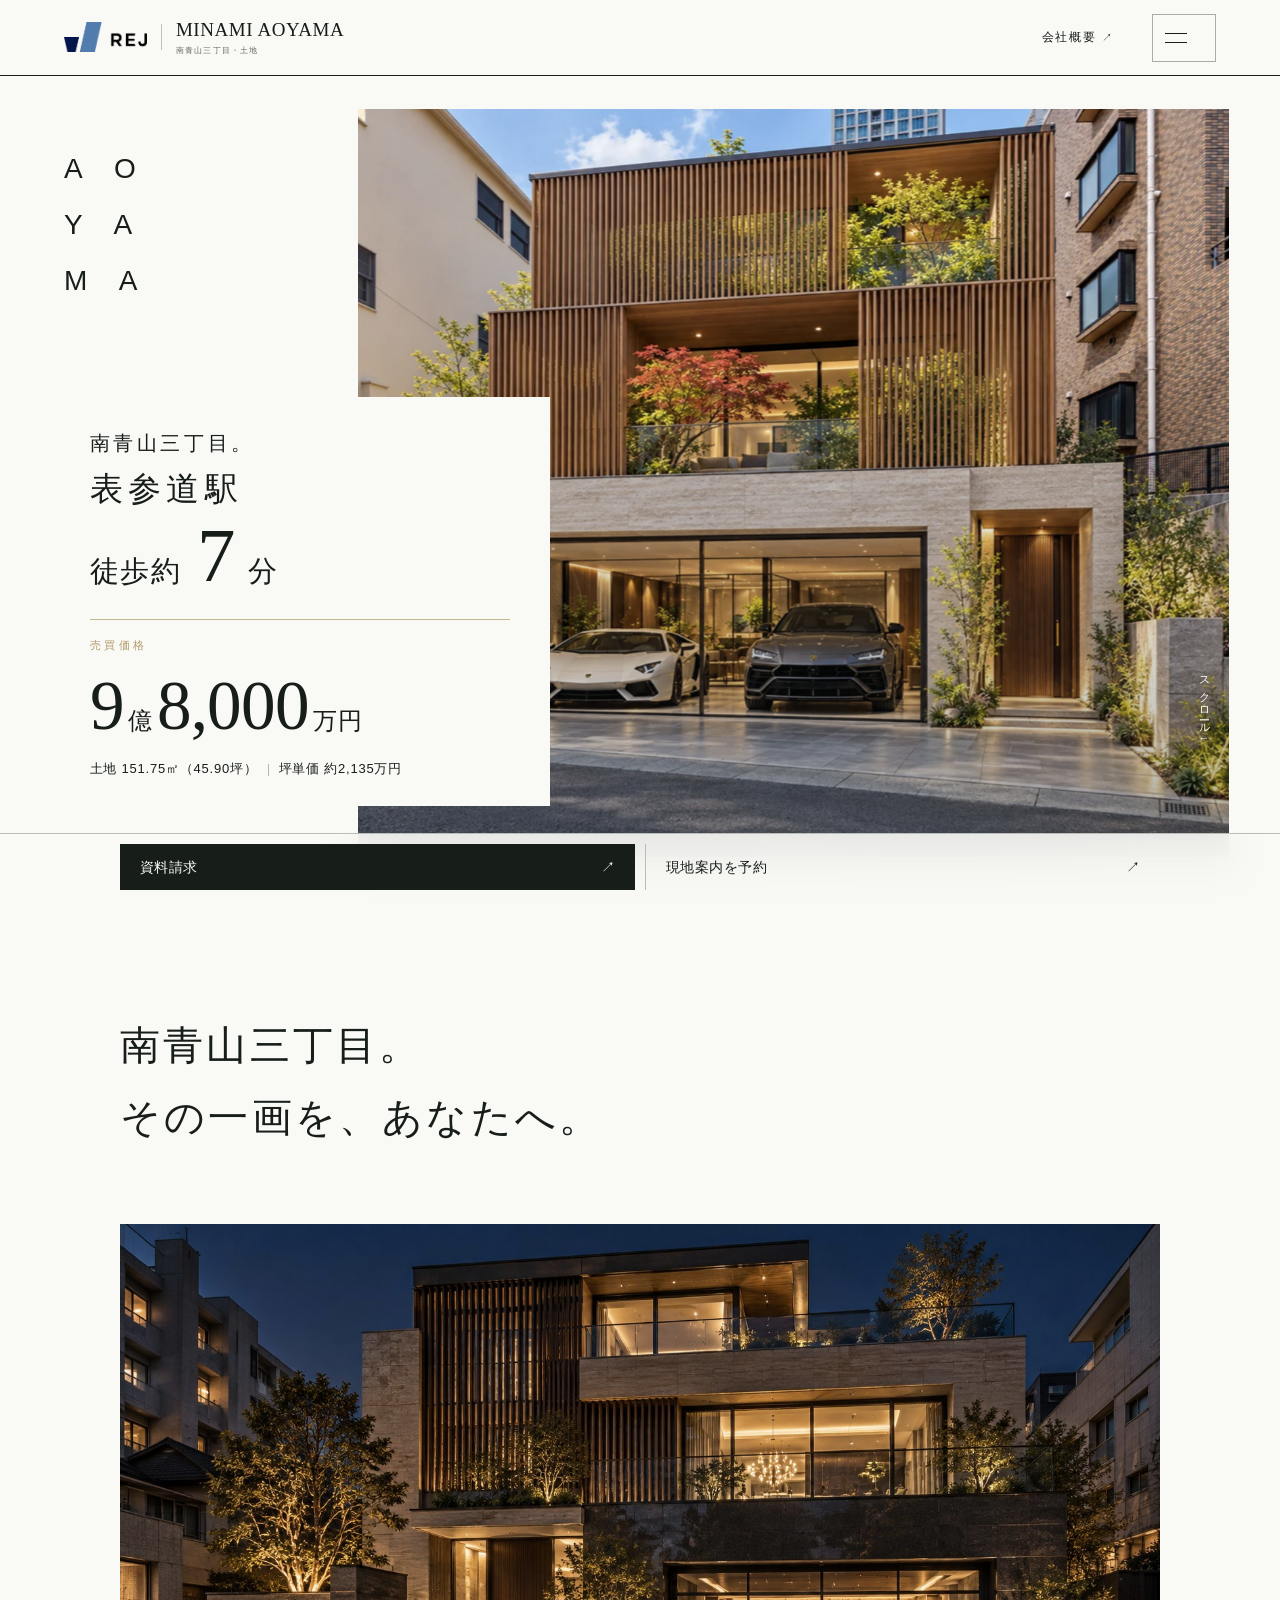
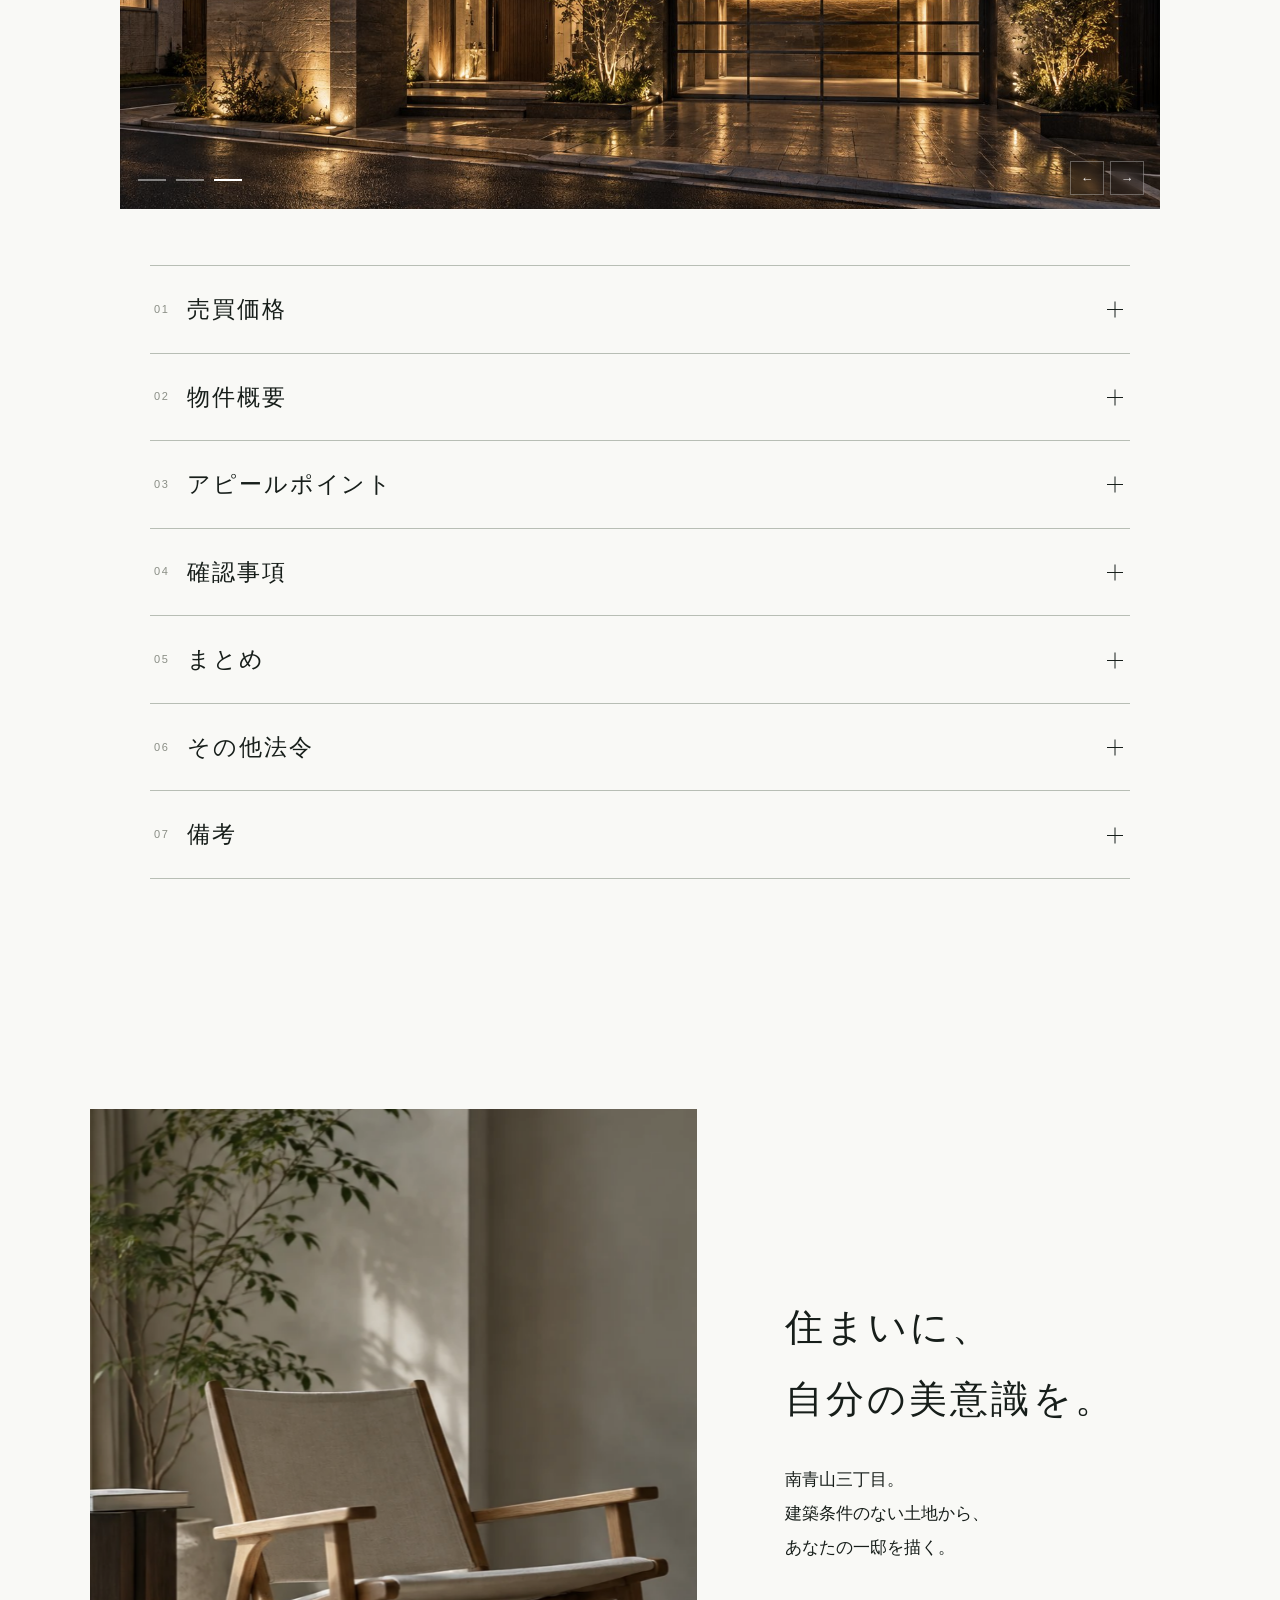
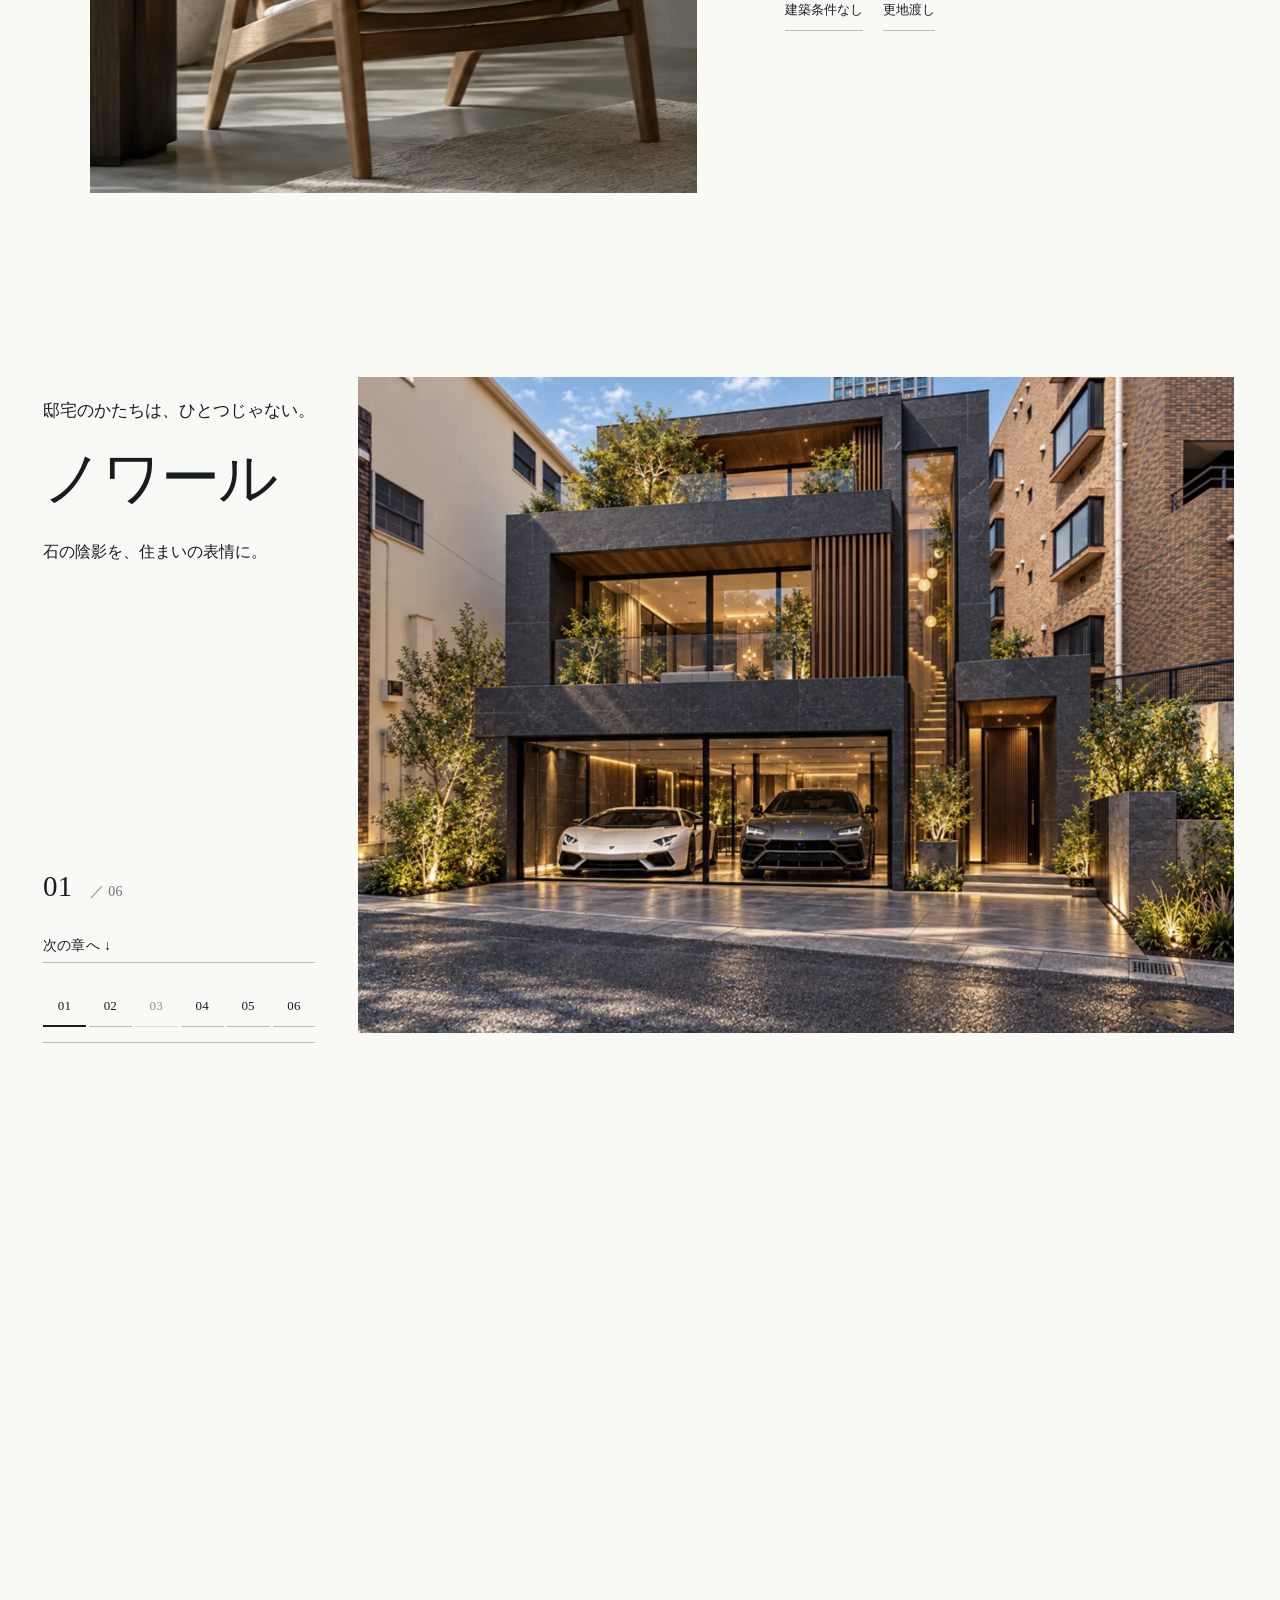
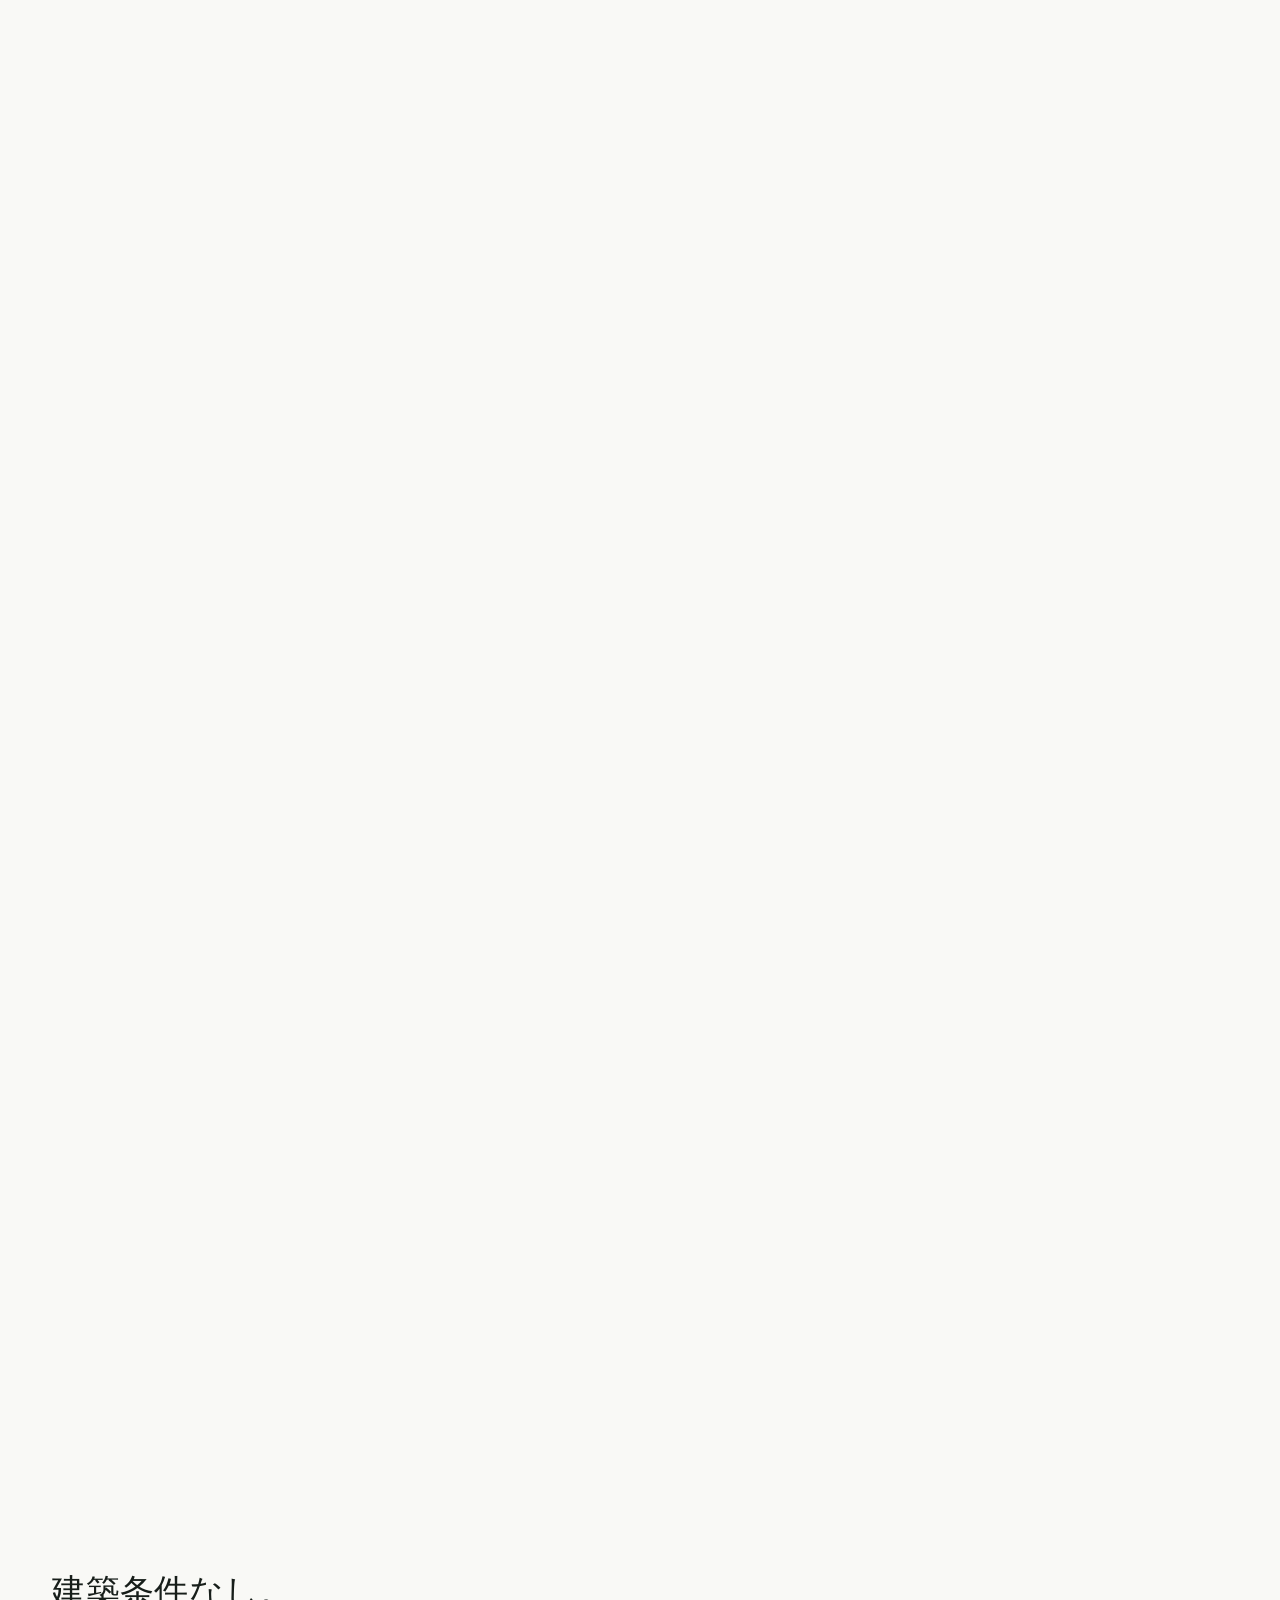
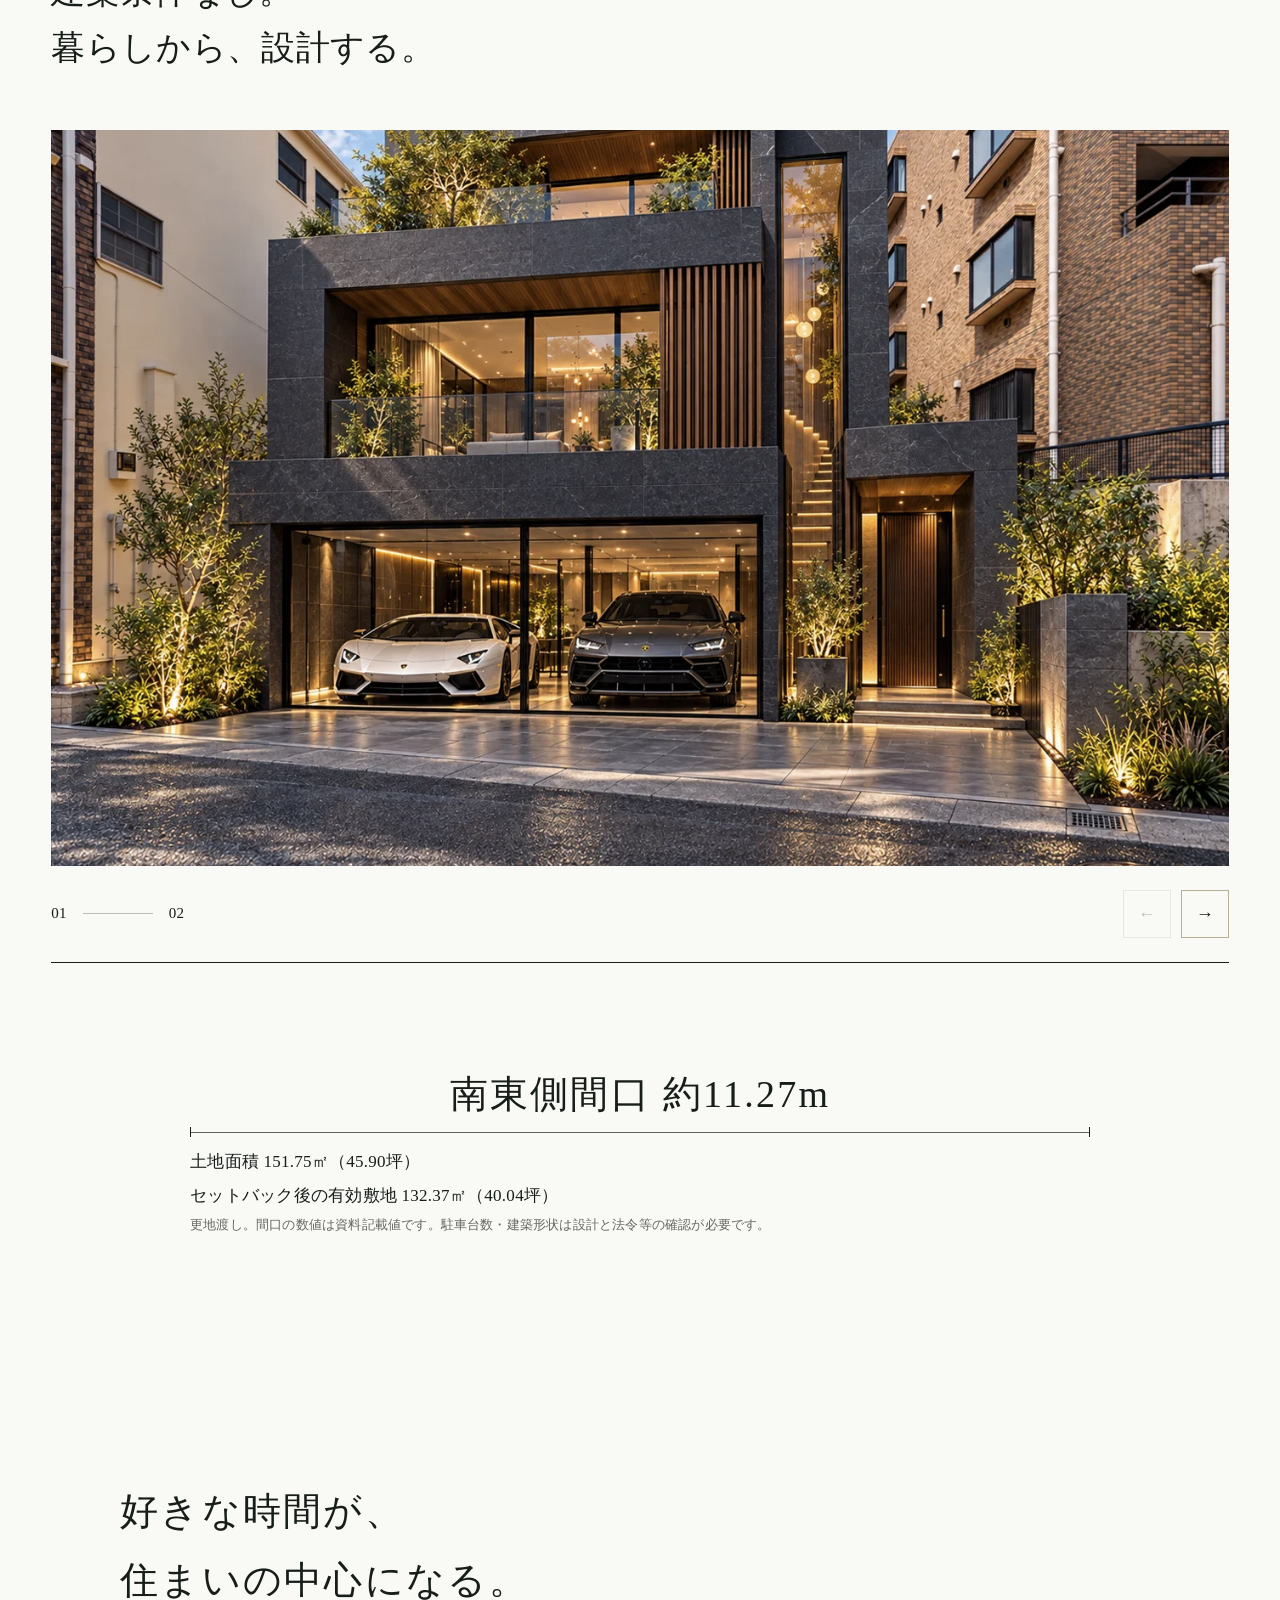
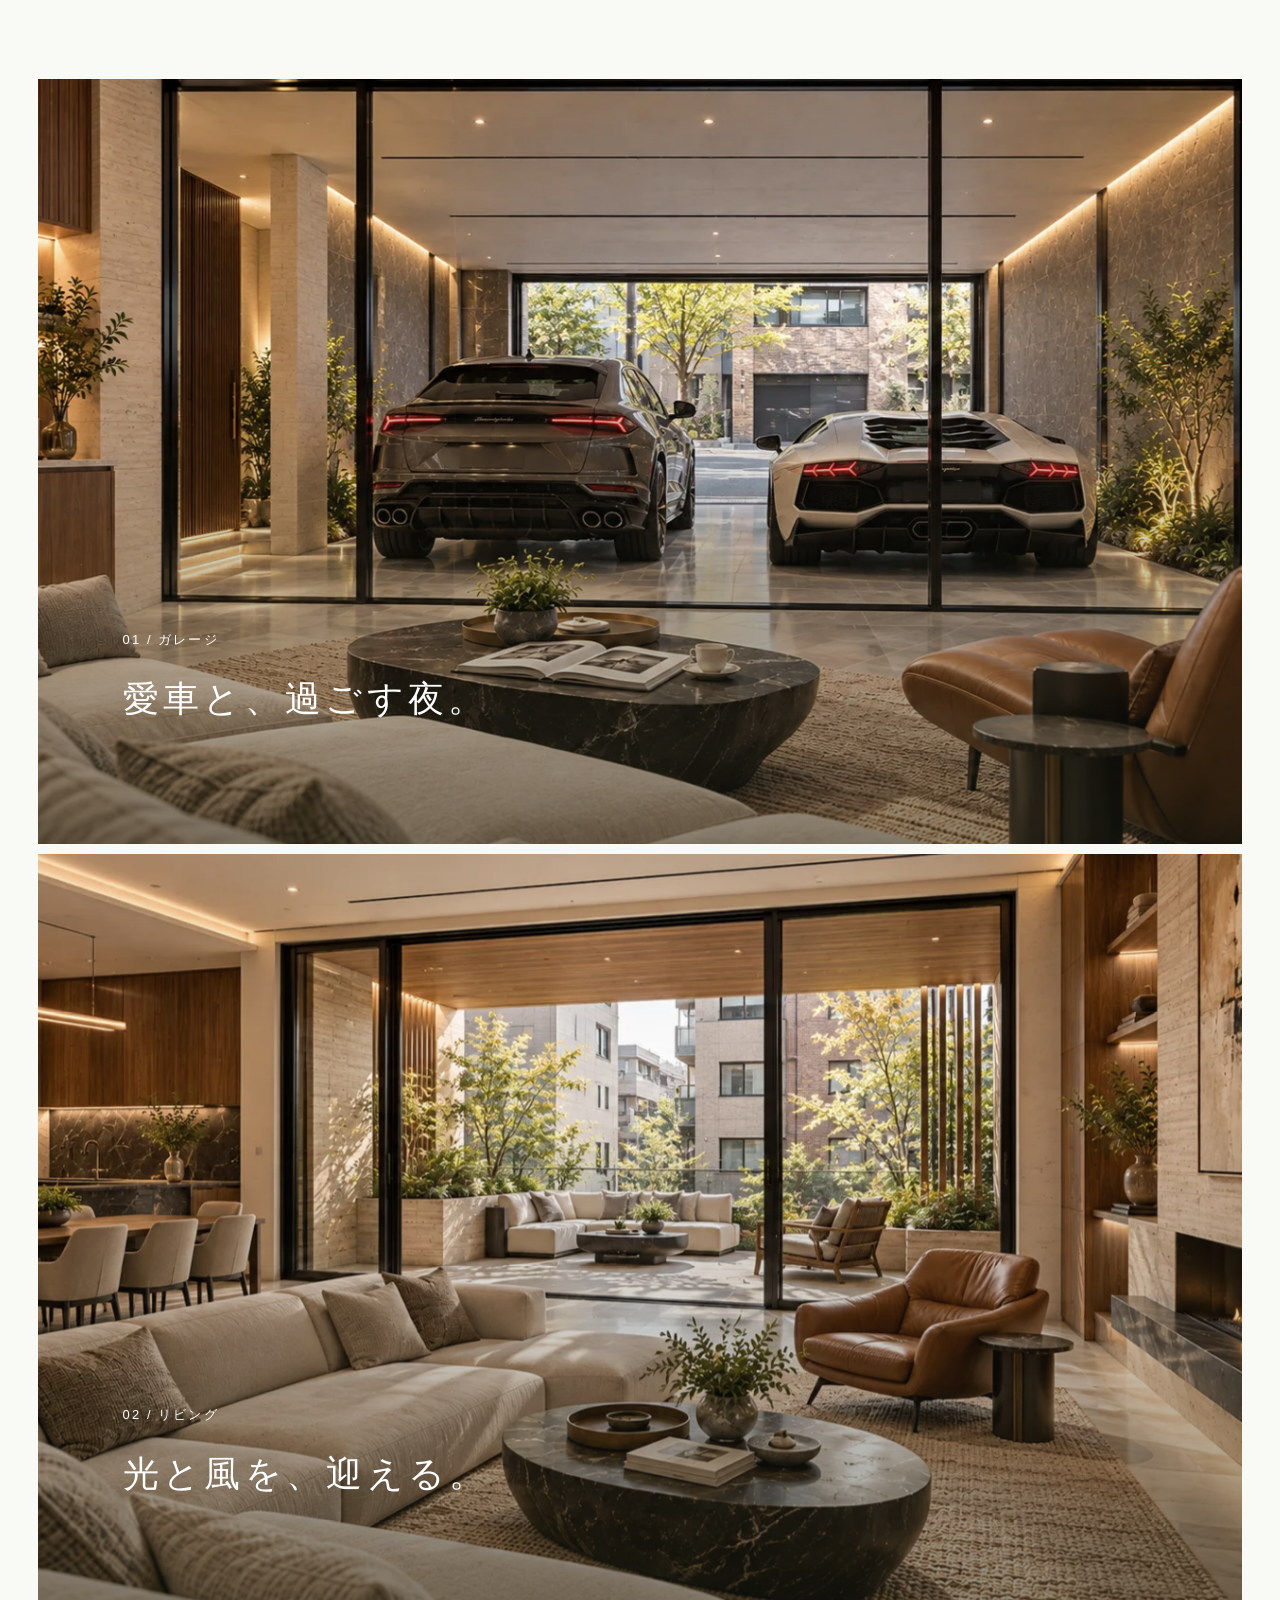
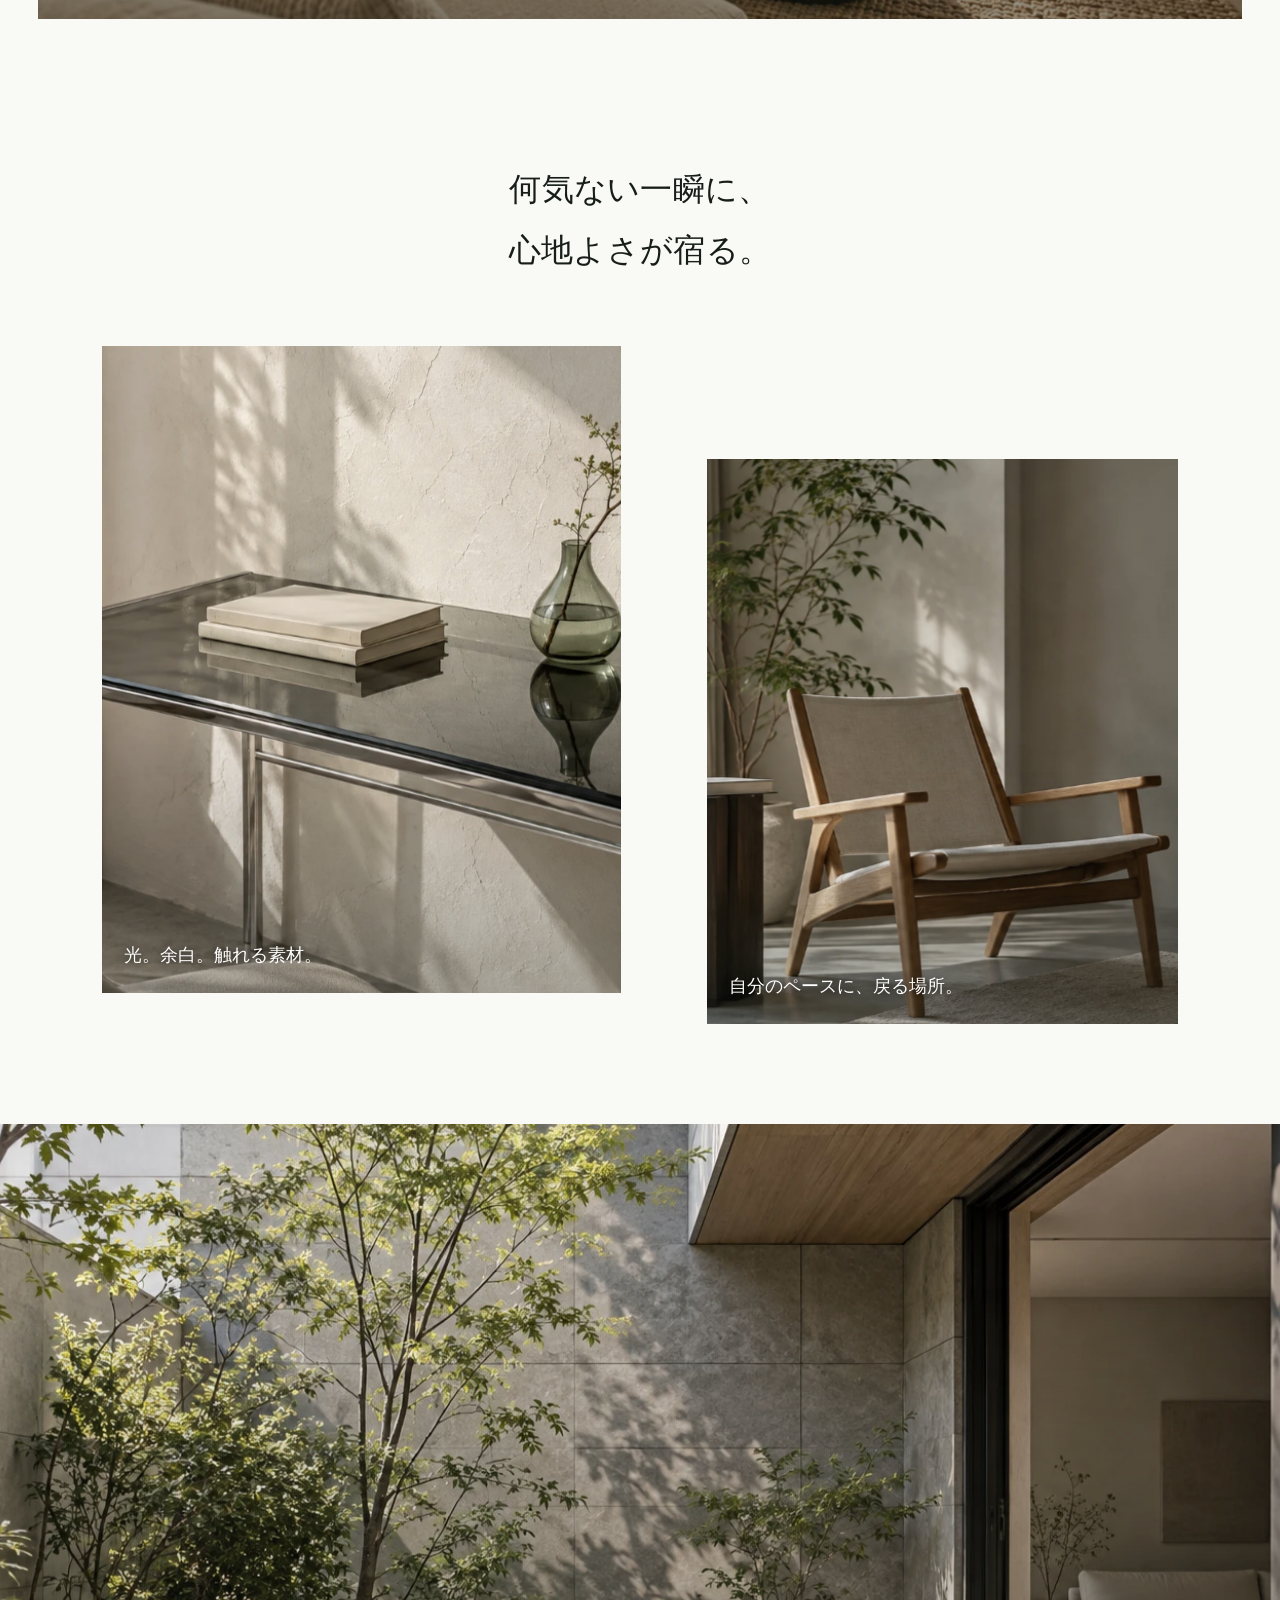
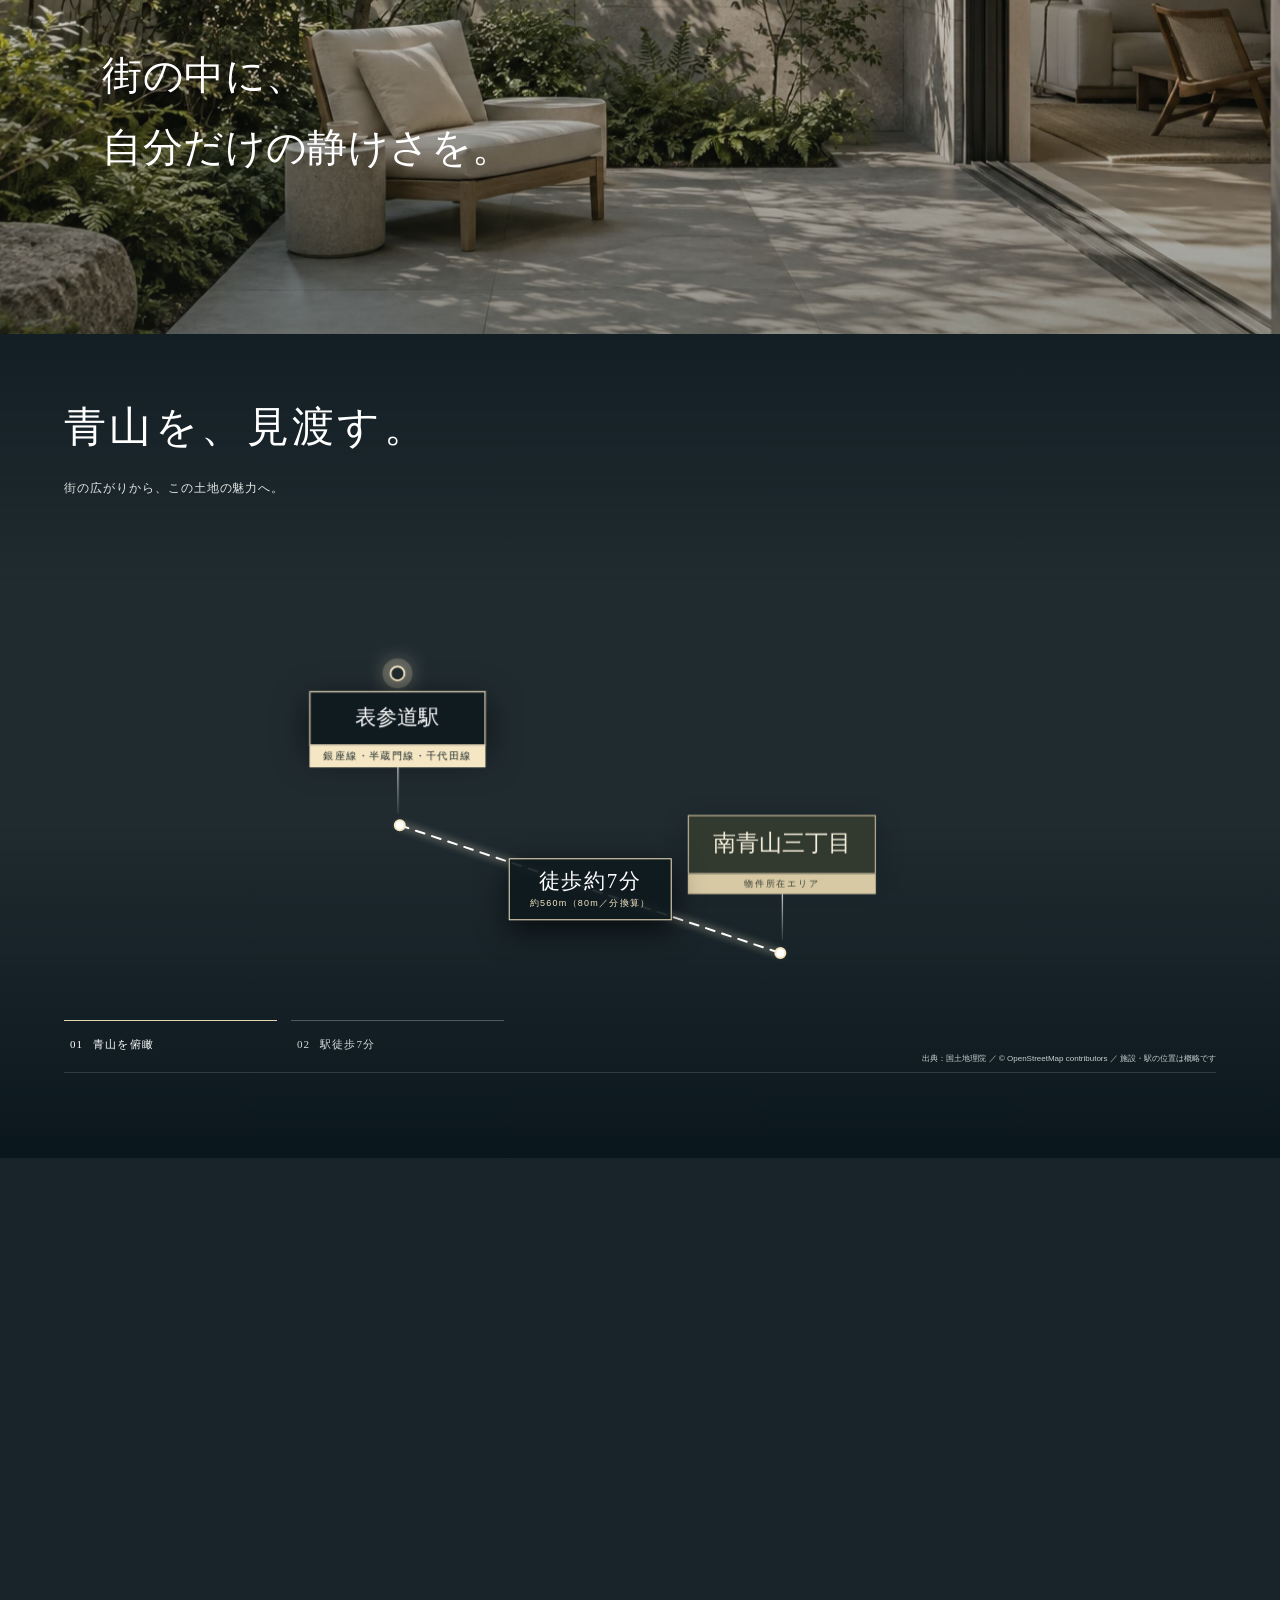
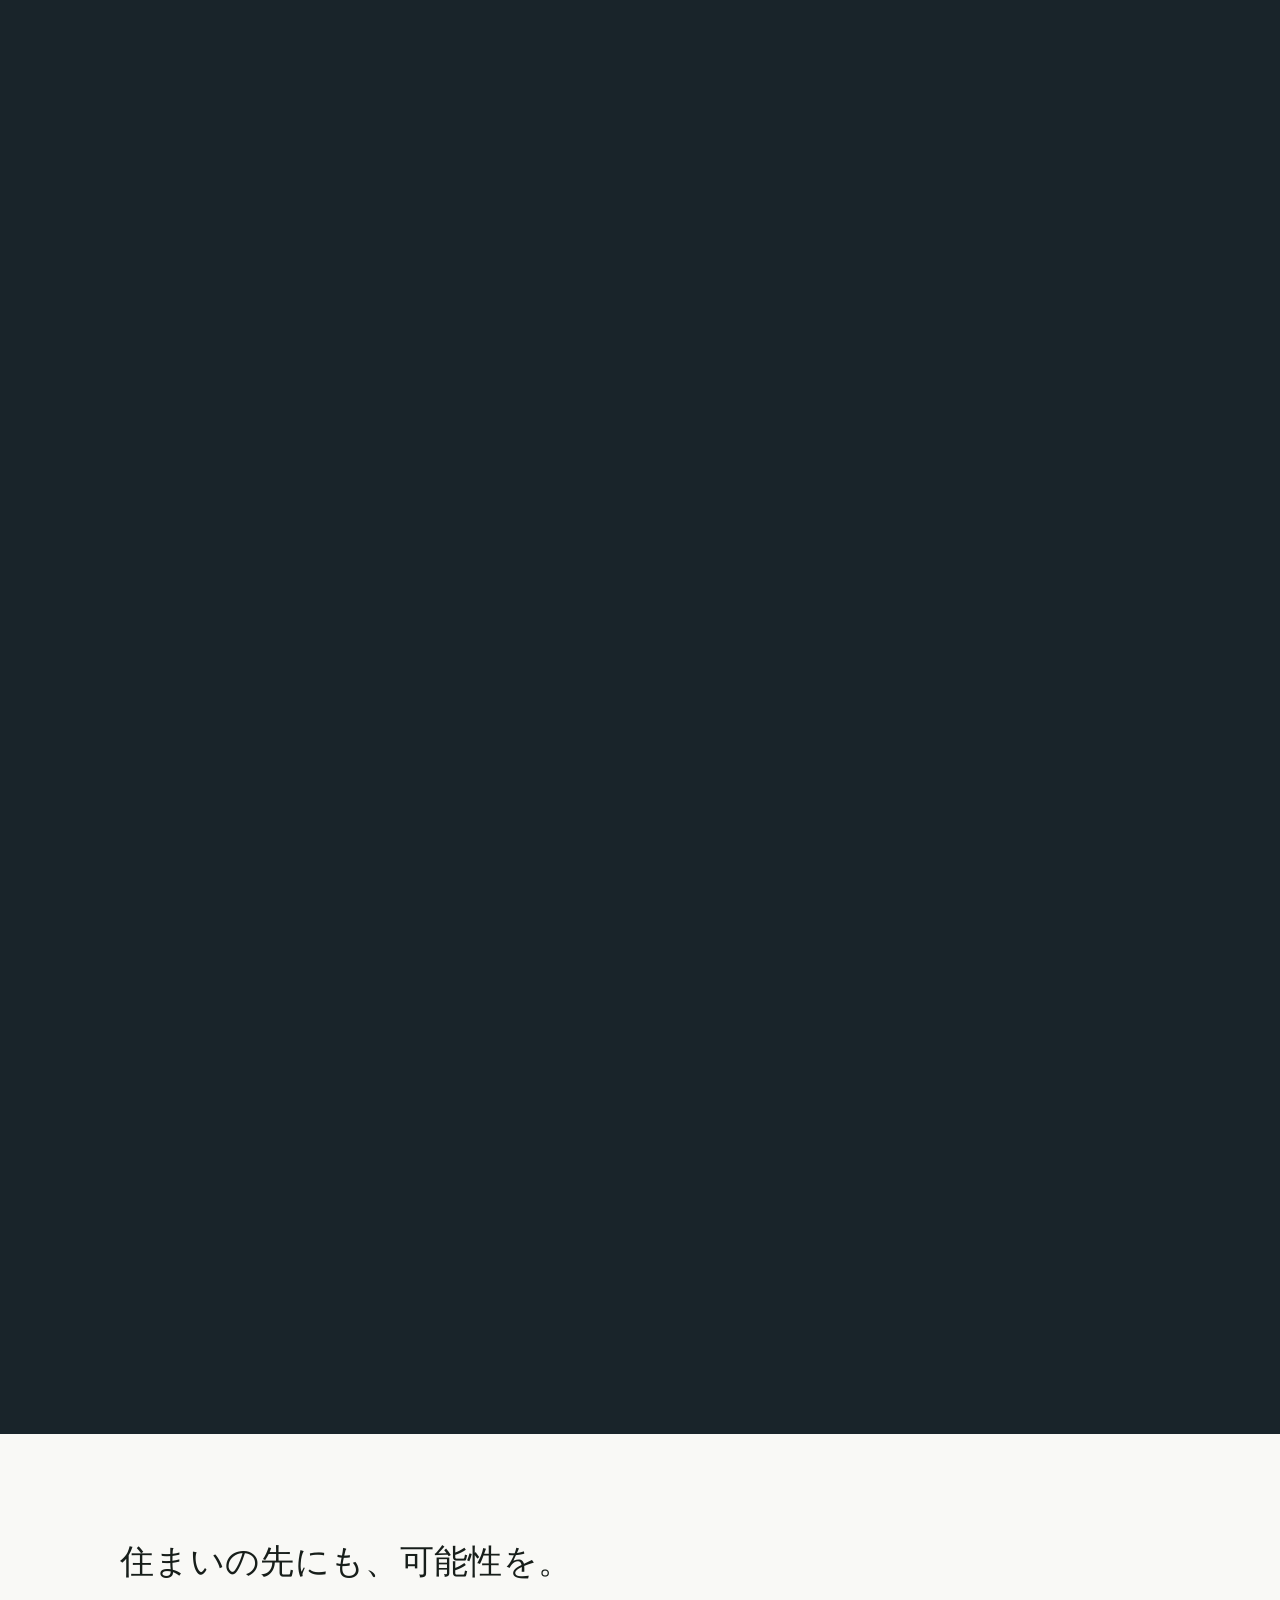
==== index.html @ 50dbcef2 "Japanese labels, remove English kickers, flyer-based overview accordion Co-Authored-By: Claude Opus " ====
<!DOCTYPE html>

<html lang="ja"><head><meta charset="utf-8"/><link rel="icon" type="image/png" sizes="32x32" href="assets/brand/icon-32.png"/><link rel="apple-touch-icon" href="assets/brand/icon-180.png"/><meta name="robots" content="noindex,nofollow"/><meta content="width=device-width,initial-scale=1,viewport-fit=cover" name="viewport"/><title>南青山三丁目｜土地 45.90坪</title><link href="https://fonts.googleapis.com/css2?family=Cormorant+Garamond:wght@400;500&amp;display=swap" rel="stylesheet"/><link href="css/style.css?v=1" rel="stylesheet"/><link href="css/variants.css?v=1" rel="stylesheet"/><link href="css/photo-v2.css?v=1" rel="stylesheet"/><link href="css/design-v3.css?v=1" rel="stylesheet"/><link href="css/luxury-v4.css?v=1" rel="stylesheet"/><link href="css/aerial-v5.css?v=1" rel="stylesheet"/><link href="css/final-ac.css?v=1" rel="stylesheet"/><link href="css/c-final.css?v=17" rel="stylesheet"/></head><body class="variant-c photo-v2 design-v3 luxury-v4 final-ac"><header class="header"><a class="logo logo-brand" href="#" aria-label="REJ 南青山三丁目"><img class="logo-rej" alt="REJ" src="assets/brand/rej-logo.png" width="373" height="135"/><span class="logo-sep" aria-hidden="true"></span><span class="logo-name">MINAMI AOYAMA<small>南青山三丁目・土地</small></span></a><nav><a href="#intro">コンセプト</a><a href="#plans">建築デザイン</a><a href="#location">ロケーション</a><a href="#outline">物件概要</a></nav><a class="header-company" href="https://rej-inc.co.jp/about/outline.html" target="_blank" rel="noopener">会社概要<span aria-hidden="true">↗</span></a><button aria-controls="mobile-menu" aria-expanded="false" aria-label="メニューを開く" class="menu-btn" type="button">メニュー ＋</button></header><nav class="mobile-menu" hidden="" id="mobile-menu"><a href="#intro">コンセプト</a><a href="#plans">建築デザイン</a><a href="#location">ロケーション</a><a href="#outline">物件概要</a><a href="contact.html?type=%E8%B3%87%E6%96%99%E8%AB%8B%E6%B1%82">資料請求・現地案内</a><a class="menu-company" href="https://rej-inc.co.jp/about/outline.html" target="_blank" rel="noopener">会社概要 ↗</a></nav><main><section class="hero photo-hero editorial-photo"><div class="photo-hero-media"><img alt="木格子の参考外観CG" fetchpriority="high" src="assets/plan-4.webp"/></div><div aria-hidden="true" class="editorial-mark">A O<br/>Y A<br/>M A</div><div class="minimal-title"><h1>南青山三丁目。</h1><p class="station-hero"><span class="station-name">表参道駅</span><span class="station-time"><span>徒歩約</span><strong>7</strong><span>分</span></span></p><div class="hero-price"><span class="hero-price-label">売買価格</span><p class="hero-price-num"><strong>9</strong><span class="u">億</span><strong>8,000</strong><span class="u">万円</span></p><p class="hero-price-meta">土地 151.75㎡（45.90坪）<i></i>坪単価 約2,135万円</p></div></div><a class="hero-scroll" href="#outline">スクロール ↓</a></section><section class="estate" id="outline"><div class="estate-heading wrap"><h2>南青山三丁目。<br/>その一画を、あなたへ。</h2></div><div class="site3d-wrap wrap"><div class="view-slider" id="views" aria-roledescription="カルーセル" aria-label="建物と青山の風景イメージ"><div class="view-track"><figure class="view-slide" data-src="assets/views/view-01.jpg"><img alt="南青山の街並みに建つ邸宅の外観イメージ" src="assets/views/view-01.jpg"/></figure><figure class="view-slide" data-src="assets/views/view-02.jpg"><img alt="屋上から望む青山の夕景イメージ" loading="lazy" src="assets/views/view-02.jpg"/></figure><figure class="view-slide" data-src="assets/views/view-03.jpg"><img alt="夜の邸宅の外観イメージ" loading="lazy" src="assets/views/view-03.jpg"/></figure></div><button class="view-arrow prev" type="button" aria-label="前の画像">←</button><button class="view-arrow next" type="button" aria-label="次の画像">→</button><div class="view-dots"></div></div></div><div class="estate-flyer wrap"><div class="estate-information"><details class="estate-acc"><summary><span class="acc-no">01</span><span class="acc-title">売買価格</span><i class="acc-icon" aria-hidden="true"></i></summary><div class="acc-body"><dl><div><dt>売買価格</dt><dd>9億8,000万円</dd></div><div><dt>坪単価</dt><dd>約2,135万円／坪</dd></div><div><dt>令和7年度路線価</dt><dd>1,570,000円／㎡</dd></div></dl></div></details><details class="estate-acc"><summary><span class="acc-no">02</span><span class="acc-title">物件概要</span><i class="acc-icon" aria-hidden="true"></i></summary><div class="acc-body"><dl><div><dt>物件種別</dt><dd>土地</dd></div><div><dt>所在地</dt><dd>港区南青山三丁目</dd></div><div><dt>交通</dt><dd>東京メトロ銀座線・半蔵門線・千代田線「表参道」駅 徒歩約7分</dd></div><div><dt>土地面積</dt><dd>151.75㎡（45.90坪）</dd></div><div><dt>実測面積</dt><dd>155.00㎡</dd></div><div><dt>有効敷地面積</dt><dd>132.37㎡（40.04坪）</dd></div><div><dt>セットバック部分</dt><dd>19.38㎡</dd></div><div><dt>地目</dt><dd>宅地</dd></div><div><dt>権利</dt><dd>所有権</dd></div><div><dt>用途地域</dt><dd>第二種中高層住居専用地域</dd></div><div><dt>建ぺい率</dt><dd>60%</dd></div><div><dt>容積率</dt><dd>300%</dd></div><div><dt>幅員</dt><dd>南東側 約4.0m</dd></div><div><dt>間口</dt><dd>南東側 約11.27m</dd></div><div><dt>現況</dt><dd>更地渡し</dd></div><div><dt>取引態様</dt><dd>売主代理</dd></div></dl></div></details><details class="estate-acc"><summary><span class="acc-no">03</span><span class="acc-title">アピールポイント</span><i class="acc-icon" aria-hidden="true"></i></summary><div class="acc-body"><ul class="acc-list"><li>「表参道」駅徒歩7分、南青山三丁目アドレスの希少な戸建て用地</li><li>建築条件なしの更地渡しで、邸宅を中心に自由度の高い建築計画が可能</li><li>南東側間口約11.27mを確保し、1階店舗・ギャラリー等を取り入れた計画も検討余地</li></ul></div></details><details class="estate-acc"><summary><span class="acc-no">04</span><span class="acc-title">確認事項</span><i class="acc-icon" aria-hidden="true"></i></summary><div class="acc-body"><ul class="acc-list"><li>公簿45.90坪に対してセットバック後の有効敷地面積は40.04坪となり、実質的な建築利用面積が縮小</li><li>前面道路幅員約4.0m、容積率低減係数0.4のため、指定容積率300%をそのまま消化できない点に注意</li><li>販売価格9億8,000万円と高額帯のため、出口は南青山の立地価値を評価する富裕層・法人需要が中心</li></ul></div></details><details class="estate-acc"><summary><span class="acc-no">05</span><span class="acc-title">まとめ</span><i class="acc-icon" aria-hidden="true"></i></summary><div class="acc-body"><ul class="acc-list"><li>表参道・外苑前を生活圏とする南青山三丁目の希少な更地案件</li><li>約46坪の土地に対し、建築条件なし・間口約11.27mという自由度が大きな強み</li><li>取得検討時はセットバック後の有効面積、道路幅員による容積率制限、建築可能ボリュームの精査が重要</li></ul></div></details><details class="estate-acc"><summary><span class="acc-no">06</span><span class="acc-title">その他法令</span><i class="acc-icon" aria-hidden="true"></i></summary><div class="acc-body"><p>準防火地域、24m第三種高度地区、日影規制3時間−2時間／測定面4m、容積率低減係数0.4、道路斜線勾配1.25、隣地斜線勾配1.25・立ち上がり高さ20m</p></div></details><details class="estate-acc"><summary><span class="acc-no">07</span><span class="acc-title">備考</span><i class="acc-icon" aria-hidden="true"></i></summary><div class="acc-body"><p>建築条件なし、土地境界確認書あり、参考建築プラン・建築CGあり</p></div></details></div></div></section><section class="photo-intro" id="intro"><div class="intro-photo" data-parallax="medium"><img alt="自然光と木の家具があるラウンジの暮らしイメージ" loading="lazy" src="assets/mood/quiet-lounge-v2.webp"/></div><div class="intro-copy"><h2>住まいに、<br/>自分の美意識を。</h2><p>南青山三丁目。<br/>建築条件のない土地から、<br/>あなたの一邸を描く。</p><div class="intro-tags"><span>建築条件なし</span><span>更地渡し</span></div></div></section><section aria-label="スクロールで見る6つの参考建築プラン" class="pinned-plans" id="plans"><div class="pin-scene"><div class="pin-visual"><figure aria-hidden="false" class="pin-slide is-active" data-index="0"><img alt="ノワール：参考外観CG" decoding="async" src="assets/plan-1.webp"/></figure><figure aria-hidden="true" class="pin-slide" data-index="1"><img alt="カーブ：参考外観CG" decoding="async" src="assets/plan-2.webp"/></figure><figure aria-hidden="true" class="pin-slide" data-index="2"><img alt="テラス：参考外観CG" decoding="async" src="assets/plan-3.webp"/></figure><figure aria-hidden="true" class="pin-slide" data-index="3"><img alt="格子：参考外観CG" decoding="async" src="assets/plan-4.webp"/></figure><figure aria-hidden="true" class="pin-slide" data-index="4"><img alt="コンクリート：参考外観CG" decoding="async" src="assets/plan-5.webp"/></figure><figure aria-hidden="true" class="pin-slide" data-index="5"><img alt="トラバーチン：参考外観CG" decoding="async" src="assets/plan-6.webp"/></figure></div><div class="pin-copy"><div class="pin-chapter"><p class="pin-kicker">邸宅のかたちは、ひとつじゃない。</p><h2 id="pin-title">ノワール</h2><p id="pin-description">石の陰影を、住まいの表情に。</p></div><div class="pin-controls"><div class="pin-counter"><strong id="pin-number">01</strong><span>／ 06</span><a href="#after-plans">次の章へ ↓</a></div><div aria-label="参考プランを選ぶ" class="pin-dots"><button aria-label="1：ノワールを見る" aria-pressed="true" data-chapter="0" type="button"><span>01</span></button><button aria-label="2：カーブを見る" aria-pressed="false" data-chapter="1" type="button"><span>02</span></button><button aria-label="3：テラスを見る" aria-pressed="false" data-chapter="2" type="button"><span>03</span></button><button aria-label="4：格子を見る" aria-pressed="false" data-chapter="3" type="button"><span>04</span></button><button aria-label="5：コンクリートを見る" aria-pressed="false" data-chapter="4" type="button"><span>05</span></button><button aria-label="6：トラバーチンを見る" aria-pressed="false" data-chapter="5" type="button"><span>06</span></button></div><div class="pin-progress"><span></span></div></div></div></div></section><div class="plan-disclaimer wrap" id="after-plans"></div><section class="" id="land"><div class="wrap"><h2>建築条件なし。<br/>暮らしから、設計する。</h2><div aria-label="敷地・建築の3Dイメージ" aria-roledescription="カルーセル" class="site-carousel"><figure aria-label="1 / 2" class="site-slide" id="site-slide-1" role="group"><img alt="ノワールの参考建築CG" loading="eager" src="assets/plan-1.webp"/></figure><figure aria-label="2 / 2" class="site-slide" id="site-slide-2" role="group"><img alt="建築の3D参考イメージ" loading="eager" src="assets/plan-5.webp"/></figure></div><div class="site-controls"><div class="site-pagination"><span aria-live="polite" class="site-current">01</span><span class="site-rule"></span><span>02</span></div><div class="site-arrows"><button aria-label="前の3Dイメージ" data-site-step="-1" type="button">←</button><button aria-label="次の3Dイメージ" data-site-step="1" type="button">→</button></div></div><div class="frontage"><div class="dimension">南東側間口 約11.27m</div><p>土地面積 151.75㎡（45.90坪）<br/>セットバック後の有効敷地 132.37㎡（40.04坪）</p><p class="note">更地渡し。間口の数値は資料記載値です。駐車台数・建築形状は設計と法令等の確認が必要です。</p></div></div></section><section class="cinematic-living" id="living"><div class="living-intro wrap"><h2>好きな時間が、<br/>住まいの中心になる。</h2></div><article class="living-panel" data-parallax="large"><div class="living-image"><img alt="愛車を眺めるガレージリビングの参考CG" loading="lazy" src="assets/garage.webp"/></div><div class="living-caption"><span>01 / ガレージ</span><h3>愛車と、過ごす夜。</h3></div></article><article class="living-panel second" data-parallax="large"><div class="living-image"><img alt="テラス続きのリビング参考CG" loading="lazy" src="assets/living.webp"/></div><div class="living-caption"><span>02 / リビング</span><h3>光と風を、迎える。</h3></div></article></section><section class="atmosphere" id="atmosphere"><div class="atmosphere-head wrap"><h2>何気ない一瞬に、<br/>心地よさが宿る。</h2></div><div class="mood-grid"><figure data-parallax="medium"><img alt="リネン・ガラス・家具の静かな質感を表す生成イメージ" loading="lazy" src="assets/mood/still-life-v2.webp"/><figcaption>光。余白。触れる素材。</figcaption></figure><figure data-parallax="medium"><img alt="自然光に包まれたラウンジの生成イメージ" loading="lazy" src="assets/mood/quiet-lounge-v2.webp"/><figcaption>自分のペースに、戻る場所。</figcaption></figure></div></section><section class="terrace-scene" data-parallax="large" id="terrace"><div class="terrace-image"><img alt="石と植栽に囲まれた小さなテラスの生成イメージ" loading="lazy" src="assets/mood/terrace-soft-v2.webp"/></div><div class="terrace-copy"><h2>街の中に、<br/>自分だけの静けさを。</h2></div></section><section aria-label="青山の航空写真とアクセス" class="aerial-story" id="location"><div class="aerial-stage" data-chapter="0"><div aria-label="実際の航空写真と建物形状を用いた青山周辺の立体ビュー" class="aerial-canvas" role="img"></div><div class="aerial-labels"></div><div class="aerial-heading"><span class="aerial-kicker">AOYAMA, FROM ABOVE</span><h2 class="aerial-title">青山を、見渡す。</h2><p class="aerial-description">街の広がりから、この土地の魅力へ。</p></div><div class="aerial-loading" role="status">AOYAMA / 航空写真を読み込み中</div><div class="aerial-bottom"><div aria-label="航空写真の表示段階" class="aerial-steps"><button aria-pressed="true" data-geo-chapter="0" type="button"><b>01</b>青山を俯瞰</button><button aria-pressed="false" data-geo-chapter="1" type="button"><b>02</b>駅徒歩7分</button></div><p class="aerial-credit">出典：<a href="https://maps.gsi.go.jp/development/ichiran.html" rel="noopener" target="_blank">国土地理院</a> ／ <a href="https://www.openstreetmap.org/copyright" rel="noopener" target="_blank">© OpenStreetMap contributors</a> ／ 施設・駅の位置は概略です</p></div><div class="aerial-progress"><span></span></div></div></section><section class="" id="possibilities"><div class="wrap"><h2>住まいの先にも、可能性を。</h2><div class="possibilities"><article><b>01 / 住まい</b><h3>自邸・役員邸</h3><p>プライベートな暮らしと、ゲストを迎える空間を検討。</p></article><article><b>02 / 店舗併用</b><h3>ギャラリー・店舗併用</h3><p>住居と仕事場を組み合わせる活用を検討。</p></article><article><b>03 / 法人利用</b><h3>法人保有・事業利用</h3><p>自社拠点や将来の売却を含め、保有目的に応じて検討。</p></article></div><p class="note">用途・営業形態によって法令等の制限があります。各用途の可否は個別確認が必要です。将来の資産価値・収益・売却を保証するものではありません。</p></div></section><section class="volume" id="volume"><div class="wrap"><h2>建てられる大きさを、<br/>正確に知ることから。</h2><div class="volume-editorial"><div class="volume-box designed-volume"><figure class="volume-photo"><img alt="建築ボリュームの参考イメージ" loading="lazy" src="assets/plan-6.webp"/></figure><span>セットバック後の有効敷地</span><strong>132.37㎡ / 40.04坪</strong><p>土地面積151.75㎡に対し、セットバック部分は19.38㎡です。</p></div><div class="volume-box designed-volume"><figure class="volume-photo"><img alt="建築の検討イメージ" loading="lazy" src="assets/plan-5.webp"/></figure><span>前面道路と建築ボリューム</span><strong>南東側道路 約4.0m</strong><p>指定容積率300%をそのまま利用できない場合があります。構成資料の延床約210㎡前後は設計確認前の目安です。</p></div></div><p class="note">ガレージ・地下室の床面積の扱いを含め、建築ボリュームは法令、敷地条件、設計により異なります。詳細は設計士等による確認が必要です。数値・適用条件の確認後に検討書をご案内します。</p><a class="btn" data-request="資料請求" href="contact.html?type=%E8%B3%87%E6%96%99%E8%AB%8B%E6%B1%82" style="margin-top:24px">建築ボリューム検討書を請求する</a></div></section><section class="cta-final" id="contact"><div class="cta-grid"><div class="cta-copy"><h2 class="cta-display"><span class="l1">プライベート</span><span class="l2"><span class="cta-jp">この土地から始まる、<br/>あなただけの計画を。</span><i class="cta-rule" aria-hidden="true"></i><span>ご案内</span></span></h2><div class="cta-actions"><a class="cta-row" href="contact.html?type=%E8%B3%87%E6%96%99%E8%AB%8B%E6%B1%82"><span class="cta-label">資料請求</span><span class="cta-arrow" aria-hidden="true"><svg viewBox="0 0 24 24"><path d="M5 19 19 5M9 5h10v10"/></svg></span></a><a class="cta-row" href="contact.html?type=%E7%8F%BE%E5%9C%B0%E6%A1%88%E5%86%85"><span class="cta-label">現地案内を予約</span><span class="cta-arrow" aria-hidden="true"><svg viewBox="0 0 24 24"><path d="M5 19 19 5M9 5h10v10"/></svg></span></a></div></div></div></section></main><footer class="site-footer"><div class="site-footer-inner"><a class="site-footer-logo" href="https://rej-inc.co.jp/" target="_blank" rel="noopener" aria-label="REJ株式会社 公式サイト"><img alt="REJ" src="assets/brand/rej-logo.png" width="373" height="135"/></a><nav class="site-footer-nav" aria-label="フッター"><a href="https://rej-inc.co.jp/about/outline.html" target="_blank" rel="noopener">会社概要 ↗</a><a href="contact.html?type=%E8%B3%87%E6%96%99%E8%AB%8B%E6%B1%82">資料請求・現地案内</a><a href="#outline">物件概要</a></nav><small class="site-footer-copy">© REJ株式会社</small></div></footer><div aria-label="お問い合わせ" class="sticky"><a class="btn primary" data-request="資料請求" href="contact.html?type=%E8%B3%87%E6%96%99%E8%AB%8B%E6%B1%82">資料請求</a><a class="btn" data-request="現地案内" href="contact.html?type=%E7%8F%BE%E5%9C%B0%E6%A1%88%E5%86%85">現地案内を予約</a></div><script src="js/app.js?v=1"></script><script src="js/motion.js?v=2"></script><script src="js/design-v3.js?v=1"></script><script src="js/luxury-v4.js?v=1"></script><script src="js/slot.js?v=2"></script><script src="js/aerial-v5.js?v=2" type="module"></script><script src="js/final-ac.js?v=1"></script><script src="js/view-slider.js?v=1"></script></body></html>
---- css/style.css ----
*{box-sizing:border-box}html{scroll-behavior:smooth;scroll-padding-top:90px}body{margin:0;color:#292b29;background:#fafaf7;font-family:-apple-system,BlinkMacSystemFont,'Hiragino Kaku Gothic ProN','Yu Gothic',sans-serif;font-size:14px;line-height:1.9}a{color:inherit;text-decoration:none}button,input,select{font:inherit}button,a,input,select{touch-action:manipulation}button{cursor:pointer}button:focus-visible,a:focus-visible{outline:3px solid #6d8a92;outline-offset:3px}h1,h2,h3,p{margin:0}h1,h2,.serif{font-family:'Yu Mincho','Hiragino Mincho ProN',serif;font-weight:400}h1{font-size:clamp(30px,4.5vw,64px);line-height:1.6;letter-spacing:.06em}h2{font-size:clamp(26px,3vw,40px);line-height:1.65;letter-spacing:.04em;margin:10px 0 26px}h3{font-weight:500;font-size:18px;line-height:1.8;margin:14px 0 8px}small,.note{font-size:11px;line-height:1.8;color:#646762}.eyebrow{display:block;font-size:10px;letter-spacing:.18em;margin-bottom:12px;font-weight:600}.wf-tag{background:#eceee9;color:#555a54;padding:6px 14px;text-align:center;font-size:10px;letter-spacing:.08em;border-bottom:1px solid #d7dad3}.header{height:72px;display:flex;align-items:center;justify-content:space-between;gap:16px;padding:0 6%;border-bottom:1px solid #d5d8d1;background:#fafaf7}.logo{font-size:15px;letter-spacing:.14em;line-height:1.4}.logo small{font-size:8px;letter-spacing:.2em;display:block}.header nav{display:flex;gap:26px;align-items:center;font-size:12px}.btn{display:flex;justify-content:space-between;gap:18px;align-items:center;min-height:52px;padding:12px 20px;border:1px solid #343b35;background:transparent;font-size:13px;text-align:center;line-height:1.5}.btn:after{content:'↗'}.btn.primary{background:#343b35;color:#fff}.actions{display:grid;grid-template-columns:1fr 1fr;gap:10px;margin-top:24px}.wrap{width:min(1040px,88%);margin:auto}section{padding:80px 0;border-bottom:1px solid #dedfd9}.hero{padding:0}.hero-a{position:relative}.hero-a .hero-image{height:650px;width:100%;object-fit:cover;object-position:center 60%;filter:grayscale(1) brightness(.65)}.hero-a .hero-copy{position:absolute;left:8%;bottom:90px;color:#fff}.hero-a .hero-copy .note{color:#eee}.hero-a .btn{border-color:#fff}.hero-a .primary{background:#fafaf7;color:#292b29}.hero-a .actions{max-width:490px}.caption{display:block;font-size:10px;line-height:1.7;color:#5c605a;margin-top:8px}.hero-a .caption{position:absolute;right:15px;bottom:12px;color:#fff;background:#252925b8;padding:4px 8px}.facts{display:grid;grid-template-columns:repeat(3,1fr);border-bottom:1px solid #d5d8d1;text-align:center}.facts div{padding:25px 10px;border-right:1px solid #d5d8d1;font-size:11px}.facts strong{display:block;font-size:24px;font-weight:400;line-height:1.7}.lead{max-width:660px;text-align:center;margin:auto}.lead p{line-height:2.4}.grid{display:grid;grid-template-columns:1fr 1fr;gap:32px}.align{align-items:center}figure{margin:0}figure img,.photo{width:100%;display:block;object-fit:cover;filter:grayscale(1)}.landpics img{aspect-ratio:4/3}.section-head{display:flex;justify-content:space-between;align-items:end;gap:20px}.section-head .note{max-width:280px;margin-bottom:32px}.map-placeholder{min-height:270px;background:repeating-linear-gradient(0deg,transparent,transparent 42px,#dce0d7 43px,#dce0d7 45px),repeating-linear-gradient(90deg,#eceee8,#eceee8 65px,#dce0d7 66px,#dce0d7 68px);display:flex;flex-direction:column;align-items:center;justify-content:center;padding:35px;text-align:center;border:1px solid #d5d8d1}.map-placeholder strong{background:#fafaf7;padding:10px 20px;border:1px solid #a7ada2}.map-placeholder span{background:#fafaf7;margin-top:20px;padding:4px 12px;font-size:11px}.list{padding:0;list-style:none}.list li{border-bottom:1px solid #ddd;padding:14px 0}.list strong{font-size:22px;font-weight:400}.frontage{margin-top:24px;padding:22px;background:#eceee9}.dimension{margin:12px 0;border-bottom:1px solid #60685e;text-align:center;position:relative}.dimension:before,.dimension:after{content:'';position:absolute;bottom:-5px;height:10px;border-left:1px solid}.dimension:before{left:0}.dimension:after{right:0}.gallery{background:#eeefe9}.plan-image{aspect-ratio:4/3;width:100%;object-fit:cover;display:block;filter:grayscale(1)}.plan-controls{display:grid;grid-template-columns:repeat(6,1fr);gap:6px;margin-top:20px}.plan-controls button{padding:12px 4px;background:transparent;border:1px solid #afb4a9;min-height:46px;font-size:11px}.plan-controls button[aria-pressed=true]{background:#343b35;color:#fff;border-color:#343b35}.plan-meta{display:flex;justify-content:space-between;gap:20px;margin-top:16px;align-items:center}.plan-meta h3{margin:0}.plan-count{font-size:12px;white-space:nowrap}.gallery .actions{max-width:540px}.scene-grid img{aspect-ratio:4/3}.possibilities{display:grid;grid-template-columns:repeat(3,1fr);gap:24px}.possibilities article{border-top:1px solid #6e7569;padding:20px 0}.possibilities b{font-size:11px;letter-spacing:.1em}.volume{background:#e7eae2}.volume-box{border:1px solid #aeb5a8;padding:25px}.volume-box strong{display:block;font-size:26px;font-weight:400}.volume-box p{margin-top:12px}.volume .note{margin-top:20px}.specs{margin:0}.specs div{display:grid;grid-template-columns:155px 1fr;padding:14px 0;border-bottom:1px solid #ddd}.specs dt{color:#6b6f66}.specs dd{margin:0}.form-section{background:#e6e9e0}.deliverables{padding:25px;background:#fafaf7;border:1px solid #c7ccbf;margin-bottom:28px}.deliverables ul{padding-left:20px;margin-bottom:0}.form{max-width:660px;margin:auto}.field{display:block;margin-bottom:18px}.field span{display:block;margin-bottom:6px;font-size:12px}.field input,.field select{width:100%;min-height:48px;background:#fafaf7;border:1px solid #b9c0b1;padding:10px 12px;font-size:16px;border-radius:0}.form button{width:100%;margin-top:22px}.consent{display:flex;gap:10px;font-size:12px;align-items:start}.consent input{margin-top:7px}.form-status{margin-top:16px;font-size:12px}.company-placeholder{border:1px dashed #8d9684;background:#eceee6;width:100px;min-height:120px;display:flex;align-items:center;text-align:center;padding:10px;font-size:11px}.company-grid{display:flex;gap:25px}.company p{margin-bottom:10px}footer{padding:30px 6% 110px;font-size:10px;color:#656c60}.sticky{position:fixed;bottom:0;left:0;right:0;background:#fafaf7ed;backdrop-filter:blur(12px);border-top:1px solid #c2c8b9;padding:10px max(6%,calc((100% - 1040px)/2));display:grid;grid-template-columns:1fr 1fr;gap:10px;z-index:20;padding-bottom:max(10px,env(safe-area-inset-bottom))}.sticky .btn{min-height:46px}.hero-b{padding:56px 0}.hero-b .grid{grid-template-columns:1fr 1fr;gap:48px}.hero-b h1{font-size:clamp(28px,3.6vw,48px)}.hero-b img{aspect-ratio:4/4.5}.price{font-size:28px;line-height:1.7;margin-top:20px}.price small{display:block}.chips{display:flex;gap:8px;flex-wrap:wrap;margin:20px 0}.chips span{border:1px solid #adb3a6;padding:5px 10px;font-size:11px}.jump{display:flex;gap:0;border-top:1px solid #bbb;border-bottom:1px solid #bbb;margin-top:28px}.jump a{flex:1;text-align:center;font-size:11px;padding:12px 4px;border-right:1px solid #bbb}.hero-c{padding:50px 0 0}.hero-c h1{text-align:center}.hero-c .eyebrow{text-align:center}.hero-c .sub{text-align:center;font-size:12px;margin:18px auto 25px}.hero-c .hero-mosaic{display:grid;grid-template-columns:1fr 1fr 1fr;gap:8px}.hero-c .hero-mosaic img{width:100%;aspect-ratio:3/4;object-fit:cover;filter:grayscale(1)}.hero-c .hero-mosaic figure:nth-child(2){padding-top:35px}.hero-c .actions{max-width:600px;margin:24px auto 35px}.hero-c .caption{text-align:center}.c .gallery{background:#e7e9e1}.b h2{font-family:inherit;font-size:28px;letter-spacing:0}.b .eyebrow{letter-spacing:.1em}.b .facts{background:#eceee8}.c .scene-grid{grid-template-columns:1fr}.c .scene-grid figure{display:grid;grid-template-columns:1.3fr 1fr;align-items:center;gap:30px}.c .scene-grid figure:nth-child(2){direction:rtl}.c .scene-grid figure:nth-child(2)>*{direction:ltr}.c .scene-grid img{aspect-ratio:4/3}
@media(max-width:600px){body{font-size:13px}.header{height:62px;padding:0 6%}.header nav a:not(:last-child){display:none}.header nav .btn{min-height:36px;padding:8px 10px;font-size:10px}.logo{font-size:12px}.logo small{font-size:7px}.wf-tag{font-size:9px;padding:5px}section{padding:50px 0}h1{font-size:31px;line-height:1.7}h2{font-size:25px;margin:9px 0 22px}h3{font-size:17px}.hero-a .hero-image{height:580px;object-position:48% center}.hero-a .hero-copy{left:6%;right:6%;bottom:55px}.hero-a .hero-copy h1{font-size:32px}.hero-a .actions{grid-template-columns:1fr}.hero-a .hero-copy>p{font-size:11px}.hero-a .caption{font-size:9px;left:6%;right:auto;bottom:15px}.facts strong{font-size:18px}.facts div{padding:19px 4px;font-size:9px}.facts .unit{font-size:12px}.grid{grid-template-columns:1fr;gap:25px}.wrap{width:88%}.section-head{display:block}.section-head .note{margin:0 0 22px;max-width:none}.lead{text-align:left}.lead h2{font-size:25px}.lead p{line-height:2.2}.landpics{grid-template-columns:1fr 1fr;gap:10px}.landpics img{aspect-ratio:3/4}.caption{font-size:10px}.plan-controls{grid-template-columns:repeat(3,1fr);gap:6px}.plan-controls button{font-size:11px;padding:10px 3px}.plan-meta{align-items:start}.plan-meta h3{font-size:16px}.plan-meta p{font-size:12px}.plan-image{aspect-ratio:1/1}.possibilities{grid-template-columns:1fr;gap:4px}.possibilities article{padding:15px 0}.volume-box{padding:20px}.volume-box strong{font-size:23px}.specs div{grid-template-columns:102px 1fr;font-size:12px;gap:10px}.deliverables{padding:20px}.actions{grid-template-columns:1fr}.sticky{padding-left:4%;padding-right:4%;gap:8px}.sticky .btn{font-size:12px;padding:10px 12px}.hero-b{padding:34px 0}.hero-b .grid{grid-template-columns:1fr;gap:28px}.hero-b h1{font-size:29px}.hero-b .hero-visual{order:2}.hero-b img{aspect-ratio:4/3}.hero-b .price{font-size:25px}.hero-b .actions{grid-template-columns:1fr}.hero-c{padding-top:36px}.hero-c h1{font-size:29px;text-align:left}.hero-c .eyebrow{text-align:left}.hero-c .sub{text-align:left}.hero-c .hero-mosaic{gap:5px;margin-left:-6.8%;margin-right:-6.8%}.hero-c .hero-mosaic img{aspect-ratio:2/3}.hero-c .hero-mosaic figure:nth-child(2){padding-top:22px}.hero-c .actions{margin-bottom:25px}.c .scene-grid figure{display:block}.c .scene-grid figure:nth-child(2){direction:ltr}.company-grid{gap:18px}.company-placeholder{min-width:80px;width:80px}.map-placeholder{min-height:230px}.b h2{font-size:25px}.form-section h2 br{display:none}}
@media(prefers-reduced-motion:reduce){html{scroll-behavior:auto}}
---- css/variants.css ----
/* Reference-led composition. All asset files are supplied property materials. */
:root{--ink:#2e3730;--paper:#f9f9f5;--muted:#e8ebe3;--line:#c9cfc1}body{background:var(--paper);color:var(--ink)}img{filter:none!important}.monochrome img{filter:grayscale(1)!important}.hero{position:relative;overflow:hidden}.hero-cg-note{font-size:10px;line-height:1.7;display:block}.hero-property{font-size:12px;line-height:1.9;margin-top:24px;letter-spacing:.04em}.scroll-cue{position:absolute;bottom:75px;left:6%;font-size:10px;letter-spacing:.16em}.hero-media{position:absolute;inset:0;overflow:hidden}.hero-media img{width:100%;height:100%;object-fit:cover}.hero-media:after{content:'';position:absolute;inset:0;background:linear-gradient(180deg,#1c241a15,#1c241a70)}.header{position:relative;z-index:30;background:var(--paper);color:var(--ink);border-color:var(--line)}.header nav{gap:24px;font-size:10px;letter-spacing:.1em}.menu-btn{min-width:64px;min-height:44px;font-size:10px;background:transparent;color:inherit;border:1px solid currentColor;padding:8px}.mobile-menu{position:absolute;left:0;right:0;top:100px;background:var(--paper);color:var(--ink);border-bottom:1px solid var(--line);padding:26px 6%;z-index:50}.mobile-menu a{display:block;padding:12px;border-bottom:1px solid var(--line);font-size:13px}.btn,.plan-controls button{border-color:var(--ink);color:var(--ink)}.btn.primary,.plan-controls button[aria-pressed=true]{background:var(--ink);color:var(--paper)}.sticky{background:var(--paper);border-color:var(--line)}.text-link{display:inline-block;border-bottom:1px solid currentColor;margin-top:26px;padding-bottom:8px;font-size:12px}.hero-rise{height:calc(100svh - 102px);min-height:630px;max-height:1050px;color:#fff}.hero-rise .hero-media img{object-position:center 55%}.rise-center{position:absolute;top:40%;left:0;right:0;text-align:center;transform:translateY(-25%)}.rise-center>span{display:block;font:clamp(36px,6vw,84px)/1.2 'Times New Roman',serif;letter-spacing:.09em;white-space:nowrap}.rise-center h1{font-size:clamp(20px,2.5vw,34px);margin-top:32px}.rise-center .hero-property{margin-top:18px}.hero-rise .hero-cg-note,.hero-residence .hero-cg-note,.hero-mizota .hero-cg-note{position:absolute;left:6%;bottom:26px;right:6%;color:#fff}.variant-a{--ink:#eceee7;--paper:#242824;--muted:#333a32;--line:#51584f}.variant-a .wf-tag{background:#343b32;color:#d9ded5;border-color:#555}.variant-a .hero-rise .hero-media img{opacity:.78}.variant-a .hero-media:after{background:linear-gradient(180deg,#24282400,#24282410 50%,#24282475)}.variant-a section{border-color:var(--line);padding-top:110px;padding-bottom:110px}.variant-a .hero{padding:0}.variant-a .intro .wrap{text-align:left;max-width:1040px}.variant-a .intro h2{font-size:clamp(32px,4vw,57px);padding-bottom:28px;border-bottom:1px solid var(--line)}.variant-a .intro p{margin-left:50%;line-height:2.6}.variant-a .gallery{background:#30362e}.variant-a .volume,.variant-a .form-section{background:#30362e}.variant-a .frontage,.variant-a .deliverables{background:#242824;border-color:var(--line)}.variant-a .note,.variant-a small,.variant-a .caption,.variant-a .specs dt{color:#bdc5b6}.variant-a .field input,.variant-a .field select{background:#242824;border-color:var(--line);color:#eceee7}.variant-a .specs div,.variant-a .facts,.variant-a .facts div,.variant-a .list li{border-color:var(--line)}.variant-a .volume-box{border-color:var(--line)}.variant-a .map-placeholder{background:repeating-linear-gradient(0deg,transparent,transparent 42px,#414c3c 43px,#414c3c 45px),repeating-linear-gradient(90deg,#30392c,#30392c 65px,#414c3c 66px,#414c3c 68px);border-color:var(--line)}.variant-a .map-placeholder strong,.variant-a .map-placeholder span{background:#242824}.variant-a .company-placeholder{background:#30362e}.variant-a footer{color:#bdc5b6}.variant-a .header{transition:background .35s}.variant-a .plan-controls button:not([aria-pressed=true]){border-color:#87917c}.variant-a .plan-controls button[aria-pressed=true]{background:#eceee7;color:#242824}.hero-residence{height:calc(100svh - 102px);min-height:650px;margin:8px;border-radius:3px;color:white}.residence-montage{position:absolute;inset:0;display:grid;grid-template-columns:1fr 1fr;grid-template-rows:1fr 1fr;gap:0}.residence-montage img{width:100%;height:100%;min-height:0;object-fit:cover}.residence-montage img:first-child{grid-row:1 / 3}.residence-montage:after{content:'';position:absolute;inset:0;background:linear-gradient(transparent 20%,#102015a0)}.residence-title{position:absolute;left:8%;right:8%;bottom:115px;text-align:center}.residence-title>span{font-size:20px;letter-spacing:.1em;font-family:'Yu Mincho',serif}.residence-title h1{font-family:Arial,sans-serif;font-size:clamp(40px,6vw,80px);font-weight:500;line-height:1.1;letter-spacing:-.04em;margin-top:20px}.residence-title h1 br{display:none}.hero-residence .scroll-cue{left:50%;bottom:68px;transform:translateX(-50%)}.variant-b .lead{max-width:660px}.variant-b .intro{padding:110px 0}.variant-b #living{background:linear-gradient(#fafaf7,#e8e8e2)}.variant-b .scene-grid{display:block}.variant-b .scene-grid>figure{display:grid;grid-template-columns:1.6fr 1fr;gap:40px;position:relative;margin-bottom:75px;align-items:center}.variant-b .scene-grid>figure:nth-child(2){direction:rtl}.variant-b .scene-grid>figure:nth-child(2)>*{direction:ltr}.variant-b .scene-grid>figure>.caption{position:absolute;left:0;bottom:-42px;width:58%}.variant-b .scene-grid>figure h3{font-family:'Yu Mincho',serif;font-size:27px;writing-mode:vertical-rl;max-height:310px;margin:0 0 20px 0}.variant-b .gallery>.wrap{display:grid;grid-template-columns:1.5fr 1fr;column-gap:50px}.variant-b .gallery>.wrap>.eyebrow,.variant-b .gallery>.wrap>h2,.variant-b .gallery>.wrap>p:first-of-type{grid-column:2}.variant-b .gallery>.wrap>figure{grid-column:1;grid-row:1 / 6;position:sticky;top:24px;align-self:start}.variant-b .gallery>.wrap>figure img{aspect-ratio:3/4}.variant-b .gallery>.wrap>.plan-controls,.variant-b .gallery>.wrap>.plan-meta,.variant-b .gallery>.wrap>.note,.variant-b .gallery>.wrap>.actions{grid-column:2}.variant-b .plan-controls{grid-template-columns:repeat(2,1fr)}.variant-b .gallery .actions{grid-template-columns:1fr}.variant-b .sticky{width:420px;left:50%;right:auto;transform:translateX(-50%);bottom:14px;padding:6px;border-radius:40px;border:1px solid #b6bbaf;background:#f9f9f5df;gap:6px;backdrop-filter:blur(12px)}.variant-b .sticky .btn{border-radius:30px;font-size:11px;min-height:46px}.hero-cabo{min-height:780px;display:grid;grid-template-columns:40% 60%;padding:50px 5% 70px;background:#fff}.cabo-lockup{display:grid;grid-template-columns:90px 90px;grid-auto-rows:100px;gap:0 55px;align-content:start;font:52px/1 Arial,sans-serif}.cabo-intro{padding-top:0}.cabo-intro h1{font:400 clamp(32px,4vw,55px)/1.6 -apple-system,sans-serif;letter-spacing:-.03em}.cabo-en{font:clamp(20px,3vw,38px)/1.4 Arial,sans-serif;margin-top:12px}.cabo-photo{max-width:370px;margin-top:32px}.cabo-photo img{width:100%;aspect-ratio:1/1;object-fit:cover}.hero-cabo .hero-cg-note{color:#646762;margin-top:8px}.variant-c{--paper:#fff;--ink:#151b18;--line:#c3c9be}.variant-c h1,.variant-c h2,.variant-c h3{font-family:-apple-system,sans-serif}.variant-c h2{font-size:34px;letter-spacing:-.03em}.variant-c .header .logo{letter-spacing:.03em}.variant-c .intro .wrap{max-width:1040px;text-align:left;display:grid;grid-template-columns:1fr 1fr;gap:0 60px}.variant-c .intro .eyebrow{grid-column:1/3}.variant-c .intro p{font-size:17px;line-height:2}.variant-c .gallery{background:#f2f4ee}.variant-c #architecture-index{padding-top:30px}.architecture-index a{display:grid;grid-template-columns:60px 1fr 25px;align-items:center;border-top:1px solid currentColor;padding:25px 10px;font-size:24px}.architecture-index a:last-child{border-bottom:1px solid currentColor}.architecture-index a span:first-child{font-size:12px}.variant-c .plan-image{aspect-ratio:4/3}.variant-c .plan-controls button{border:0;border-bottom:1px solid #747c6b}.variant-c .sticky .btn{border:0}.variant-c .sticky .btn:not(.primary){border-left:1px solid var(--line)}.variant-c .possibilities{gap:40px}.variant-c .volume{background:#f0f3eb}.variant-c .form-section{background:#f0f3eb}.hero-grande{height:780px;background:#f7f5ed}.grande-visual{position:absolute;width:57%;left:24%;top:35px;padding:32px;background:#fff;overflow:hidden}.grande-visual img{width:100%;aspect-ratio:1.38;object-fit:cover;display:block}.grande-visual .hero-cg-note{margin-top:8px;color:#61695c;font-size:9px}.grande-heading{position:absolute;bottom:90px;left:5%;max-width:90%}.grande-heading h1{font-size:clamp(48px,6vw,78px);color:#45664c;line-height:1.45;letter-spacing:.04em}.grande-heading .hero-property{font-size:12px;color:#3b4237}.hero-slide-control{position:absolute;right:4%;top:330px;display:flex;gap:7px;align-items:center}.hero-slide-control>span{font-size:11px;margin-right:10px}.hero-slide-control button{width:38px;height:38px;border:1px solid #547053;background:#45664c;color:#fff;border-radius:50%}.hero-slide-control #hero-pause{width:auto;min-width:44px;font-size:11px;border-radius:0;background:transparent;color:#45664c}.grande-link{position:absolute;bottom:170px;right:10%;color:#45664c}.variant-d{--ink:#45664c;--paper:#f7f5ed;--line:#c5c9b7}.variant-d p,.variant-d .specs dd{color:#343c31}.variant-d .hero{padding:0}.variant-d .header .logo{font:26px/1.2 Georgia,serif;letter-spacing:-.03em}.variant-d .header .logo small{font:8px/1.8 sans-serif;letter-spacing:.1em}.variant-d h2{font-size:40px}.variant-d .intro{text-align:left}.variant-d .lead{max-width:1040px;text-align:left;display:grid;grid-template-columns:1fr 1fr;gap:0 60px}.variant-d .lead>.eyebrow{grid-column:1/3}.variant-d .gallery{background:#eceee4}.variant-d .gallery figure{padding:25px;background:#fff}.variant-d .plan-image{aspect-ratio:1.5}.variant-d .plan-controls button{border-radius:0}.variant-d .possibilities article{border-top-style:dotted}.variant-d .form-section,.variant-d .volume{background:#e9eddf}.variant-d .sticky{left:auto;width:390px;right:24px;bottom:20px;padding:0;gap:5px;border:0;background:transparent}.variant-d .sticky .btn{background:#45664c;color:#fff;border:0;border-radius:4px}.hero-mizota{height:calc(100svh - 102px);min-height:680px;color:#fff}.mizota-images img{position:absolute;inset:0;opacity:0;transition:opacity 1600ms ease-in-out,transform 6500ms linear;transform:scale(1.04)}.mizota-images img.active{opacity:1;transform:scale(1)}.mizota-copy{position:absolute;left:7%;bottom:110px}.mizota-copy h1{font-size:clamp(36px,5vw,65px);line-height:1.7;letter-spacing:.13em}.mizota-copy>p:not(.hero-property){margin-top:22px;letter-spacing:.1em;line-height:2.2}.hero-mizota .hero-media:after{background:linear-gradient(90deg,#1f2b2370,#1f2b230a)}.mizota-pause{position:absolute;right:5%;bottom:80px;background:#26332755;border:1px solid #fff8;color:#fff;padding:7px 15px;font-size:11px;min-height:44px}.variant-e{--ink:#3d493d;--paper:#f5f5ee;--muted:#e6e9df;--line:#bdc7b5}.variant-e h2{letter-spacing:.12em;line-height:1.9}.variant-e .intro .lead{text-align:left;max-width:900px;display:grid;grid-template-columns:1fr 1fr;gap:0 60px}.variant-e .intro .eyebrow{grid-column:1/3}.variant-e .intro p{padding-top:10px;line-height:2.7}.variant-e .gallery{background:#e8ebe1}.variant-e .scene-grid{display:block}.variant-e .scene-grid>figure{margin-bottom:55px}.variant-e .scene-grid img{aspect-ratio:1.8}.variant-e .scene-grid>figure:nth-child(2){width:75%;margin-left:auto}.variant-e .scene-grid h3{font-family:'Yu Mincho',serif;font-size:24px}.variant-e .form-section{background:#e1e7d9}.variant-e .plan-controls{display:flex;gap:8px;overflow:auto;padding-bottom:6px}.variant-e .plan-controls button{flex:0 0 140px;background:#f5f5ee}.variant-e .plan-controls button[aria-pressed=true]{background:var(--ink);color:var(--paper)}.variant-e .plan-controls button{border-radius:2px}.variant-e .possibilities article{border-top:0;border-left:1px solid var(--line);padding:10px 22px}.reveal-ready{transition:opacity 850ms cubic-bezier(.2,.65,.3,1),translate 850ms cubic-bezier(.2,.65,.3,1);opacity:0;translate:0 22px}.reveal-ready.is-visible{opacity:1;translate:0 0}.variant-c .reveal-ready{translate:0 12px;transition-duration:550ms}.variant-c .reveal-ready.is-visible{translate:0 0}.variant-d .reveal-ready{transition-duration:1000ms}.media-enter{animation:mediaIn 850ms cubic-bezier(.2,.65,.3,1) both}.variant-c .media-enter{animation:mediaFade 500ms ease both}.rise-center,.residence-title,.grande-heading,.mizota-copy,.cabo-intro{animation:heroCopy 1200ms ease both}.hero-slide-control button{touch-action:manipulation}.grande-visual img.media-enter{animation:mediaIn 900ms cubic-bezier(.2,.65,.3,1) both}.variant-a .hero-rise .hero-media img{transform:scale(1.03);will-change:transform}.variant-b .residence-montage img:nth-child(2){animation:montageIn 1400ms ease both}.variant-b .residence-montage img:nth-child(3){animation:montageIn 1600ms ease both}.variant-d .hero-grande{padding-top:0}@keyframes mediaIn{from{opacity:.3;transform:scale(1.035)}to{opacity:1;transform:scale(1)}}@keyframes mediaFade{from{opacity:.2}to{opacity:1}}@keyframes heroCopy{from{opacity:0;translate:0 15px}to{opacity:1;translate:0 0}}@keyframes montageIn{from{clip-path:inset(100% 0 0 0)}to{clip-path:inset(0)}}
@media(max-width:760px){.header nav{display:none}.mobile-menu{top:92px}.hero-property{font-size:11px;line-height:1.9;margin-top:20px}.hero-cg-note{font-size:9px}.hero-rise{height:740px;min-height:0;max-height:none}.rise-center{top:38%;text-align:left;left:6%;right:6%}.rise-center>span{font-size:30px;letter-spacing:.06em}.rise-center h1{font-size:29px;margin-top:26px;line-height:1.8}.hero-rise .hero-media img{object-position:50% center}.hero-rise .scroll-cue{bottom:105px}.hero-rise .hero-cg-note,.hero-residence .hero-cg-note,.hero-mizota .hero-cg-note{bottom:30px;line-height:1.8}.variant-a section{padding-top:60px;padding-bottom:60px}.variant-a .hero{padding:0}.variant-a .intro h2{font-size:29px}.variant-a .intro p{margin-left:0}.variant-a h2{font-size:26px}.hero-residence{height:720px;min-height:0;margin:5px}.residence-montage{grid-template-columns:1fr 1fr;grid-template-rows:55% 45%}.residence-montage img:first-child{grid-column:1/3;grid-row:1}.residence-montage img:nth-child(2),.residence-montage img:nth-child(3){grid-row:2}.residence-title{left:6%;right:6%;bottom:150px;text-align:left}.residence-title>span{font-size:13px}.residence-title h1{font-size:44px;line-height:1.13;letter-spacing:-.03em}.residence-title h1 br{display:block}.hero-residence .scroll-cue{bottom:95px;left:6%;transform:none}.variant-b .intro{padding:65px 0}.variant-b .scene-grid>figure{display:flex;flex-direction:column;gap:18px;margin-bottom:45px;align-items:stretch}.variant-b .scene-grid>figure>.caption{position:static;width:auto;order:1;margin-top:-15px}.variant-b .scene-grid>figure>div{order:2}.variant-b .scene-grid>figure h3{writing-mode:horizontal-tb;font-size:23px;max-height:none;margin:0 0 10px}.variant-b .gallery>.wrap{display:block}.variant-b .gallery>.wrap>figure{position:static;margin:24px 0}.variant-b .gallery>.wrap>figure img{aspect-ratio:1/1}.variant-b .plan-controls{grid-template-columns:repeat(3,1fr)}.variant-b .sticky{width:94%;bottom:8px}.variant-b .sticky .btn{font-size:12px}.hero-cabo{display:block;padding:30px 6% 44px;min-height:0}.cabo-lockup{grid-template-columns:30px 30px 30px;grid-auto-rows:30px;gap:0 20px;font-size:24px;margin-bottom:30px}.cabo-intro h1{font-size:31px;line-height:1.5}.cabo-en{font-size:19px;line-height:1.4;margin-top:18px}.cabo-photo{width:75%;margin:30px 0 0 auto}.cabo-photo img{aspect-ratio:3/4}.hero-cabo .hero-cg-note{font-size:9px}.hero-cabo .text-link{display:block;margin-top:30px}.variant-c h2{font-size:26px}.variant-c .intro .wrap{display:block}.variant-c .intro p{font-size:14px;line-height:2.1}.architecture-index a{font-size:19px;padding:20px 0;grid-template-columns:40px 1fr 25px}.variant-c .possibilities{gap:0}.hero-grande{height:770px;min-height:0}.grande-visual{width:82%;left:12%;top:25px;padding:13px}.grande-visual img{aspect-ratio:3/4}.grande-visual .hero-cg-note{font-size:9px;line-height:1.7}.grande-heading{left:6%;bottom:100px;max-width:88%}.grande-heading h1{font-size:45px;line-height:1.5}.grande-heading .eyebrow{font-size:9px;margin-bottom:10px}.grande-heading .hero-property{font-size:11px;margin-top:15px}.hero-slide-control{top:auto;bottom:35px;left:6%;right:6%;gap:8px}.hero-slide-control button{width:44px;height:44px}.hero-slide-control #hero-pause{min-width:44px}.hero-slide-control>span{margin-right:auto}.grande-link{display:none}.variant-d .header .logo{font-size:18px}.variant-d h2{font-size:28px}.variant-d .lead{display:block}.variant-d .gallery figure{padding:12px}.variant-d .plan-image{aspect-ratio:1/1}.variant-d .sticky{right:4%;left:4%;width:auto;bottom:10px}.hero-mizota{height:740px;min-height:0}.mizota-copy{left:6%;right:6%;bottom:150px}.mizota-copy h1{font-size:31px;line-height:1.9;letter-spacing:.07em}.mizota-copy>p:not(.hero-property){font-size:12px;letter-spacing:0;margin-top:15px}.mizota-pause{bottom:74px;right:6%;min-height:40px;padding:5px 10px;font-size:10px}.hero-mizota .hero-cg-note{right:6%}.variant-e h2{font-size:25px}.variant-e .intro .lead{display:block}.variant-e .intro p{line-height:2.3}.variant-e .scene-grid img{aspect-ratio:4/3}.variant-e .scene-grid>figure:nth-child(2){width:90%}.variant-e .scene-grid h3{font-size:21px}.variant-e .plan-controls button{flex-basis:110px;min-height:48px}.variant-e .possibilities article{border-left:0;border-top:1px solid var(--line);padding:20px 0}}
@media(max-width:360px){.rise-center>span{font-size:26px}.rise-center h1{font-size:26px}.residence-title h1{font-size:38px}.grande-heading h1{font-size:39px}.hero-grande{height:720px}.mizota-copy h1{font-size:27px}.cabo-intro h1{font-size:28px}.logo{font-size:10px}}
@media(prefers-reduced-motion:reduce){*,*:before,*:after{animation:none!important;transition:none!important;scroll-behavior:auto!important}.reveal-ready{opacity:1;translate:none}}
@media print{.header,.sticky,.wf-tag,.mobile-menu{display:none!important}.hero{height:600px!important;min-height:0!important}.reveal-ready{opacity:1!important;translate:none!important}section{break-inside:avoid}.hero-media img{transform:none!important}body{print-color-adjust:exact;-webkit-print-color-adjust:exact}}
@media(max-width:360px){.rise-center h1{font-size:24px;letter-spacing:.025em}.mizota-copy h1{font-size:26px;letter-spacing:.02em}}
---- css/photo-v2.css ----
/* Photo-led revision: genuine scroll progress, reference-led neutral materials. */
.photo-v2{font-size:14px;line-height:2;--paper:#f4f3ef;--ink:#343732;--line:#c7cac1}.photo-v2.variant-a{--paper:#222426;--ink:#f0f0e9;--line:#4a4e4a}.photo-v2.variant-b{--paper:#f6f5f1;--ink:#383b34}.photo-v2.variant-c{--paper:#fafaf8;--ink:#222823}.photo-v2.variant-d{--paper:#f5f2e9;--ink:#4c5c49}.photo-v2.variant-e{--paper:#f0f1eb;--ink:#39443b}.photo-v2 img{filter:saturate(.84)!important}.photo-v2.monochrome img{filter:grayscale(1)!important}.photo-v2 .wf-tag{background:var(--paper);color:var(--ink);border-color:var(--line);opacity:.7;font-size:8px;padding:4px 12px}.photo-v2 .header{height:72px;padding:0 4%}.photo-v2 .logo{font:16px/1.4 Georgia,serif;letter-spacing:.12em}.photo-v2 .logo small{font:8px/1.8 sans-serif;letter-spacing:.15em}.photo-v2 .header nav{font-size:9px}.photo-v2 .menu-btn{border:0;min-height:44px}.photo-v2 .mobile-menu{top:98px}.photo-v2 .photo-hero{padding:0!important;margin:0;border:0;height:calc(100svh - 98px);min-height:580px;max-height:1050px;isolation:isolate;background:#d2d4cb}.photo-hero-media{position:absolute;inset:0;overflow:hidden}.photo-hero-media>img{width:100%;height:100%;display:block;object-fit:cover;object-position:50% 54%;transform:scale(1.04);will-change:transform}.photo-hero:after{content:'';position:absolute;inset:0;background:linear-gradient(180deg,#141b1a00 30%,#141b1a26 70%,#141b1a58);pointer-events:none;z-index:1}.minimal-title{position:absolute;left:7%;bottom:18%;z-index:3;color:#fff;animation:heroCopy 1.3s ease both}.minimal-title h1{font:400 clamp(30px,3vw,46px)/1.6 'Yu Mincho','Hiragino Mincho ProN',serif;letter-spacing:.14em}.minimal-title p{font-size:14px;letter-spacing:.12em;color:inherit!important;margin-top:14px}.photo-note{position:absolute;bottom:26px;left:4%;right:4%;z-index:3;color:#fff;font-size:10px;line-height:1.8;text-shadow:0 1px 4px #0005}.hero-scroll{position:absolute;right:5%;bottom:18%;z-index:3;color:#fff;font-size:9px;letter-spacing:.18em;writing-mode:vertical-rl}.hero-scroll span{margin-top:12px}.photo-montage{height:100%;display:grid;grid-template-columns:1.25fr 1fr;grid-template-rows:1fr 1fr;gap:5px}.photo-montage img{width:100%;height:100%;min-height:0;object-fit:cover}.photo-montage img:first-child{grid-row:1/3}.montage-photo .minimal-title{left:7%;bottom:15%}.photo-v2 .editorial-photo{background:var(--paper);color:var(--ink)}.editorial-photo .photo-hero-media{left:28%;right:4%;top:4%;bottom:4%}.editorial-photo .photo-hero-media img{object-position:50% 50%}.editorial-photo:after{left:28%;right:4%;top:4%;bottom:4%}.editorial-mark{position:absolute;top:8%;left:5%;font:28px/2 Arial,sans-serif;letter-spacing:.45em}.editorial-photo .minimal-title{left:5%;bottom:10%;color:var(--ink);padding:16px 24px 16px 0;background:var(--paper);max-width:40%;}.editorial-photo .minimal-title h1{font-family:-apple-system,sans-serif;font-size:30px;letter-spacing:.02em}.editorial-photo .photo-note{left:31%;bottom:6%;right:6%}.framed-photo .photo-hero-media{inset:5% 12% 14%;border:20px solid #fff}.photo-v2 .framed-photo{background:var(--paper)}.framed-photo:after{display:none}.framed-photo .minimal-title{left:5%;bottom:13%;color:var(--ink);background:var(--paper);padding:16px 24px 16px 0}.framed-photo .minimal-title h1{font-size:36px;letter-spacing:.1em}.framed-photo .hero-slide-control{top:auto;bottom:5%;right:7%;z-index:5;left:auto}.framed-photo .hero-slide-control button{border-color:var(--ink);color:var(--paper);background:var(--ink)}.framed-photo .hero-slide-control #hero-pause{color:var(--ink)}.framed-photo .photo-note{left:14%;bottom:15%;color:#e8e9e3}.living-photo .mizota-images{position:absolute}.living-photo .mizota-images img{position:absolute;inset:0;opacity:0;transform:scale(1.06);transition:opacity 1800ms ease,transform 7000ms linear}.living-photo .mizota-images img.active{opacity:1;transform:scale(1)}.living-photo .mizota-pause{z-index:3;bottom:9%;right:6%;font-size:10px;min-height:38px;color:white}.photo-v2 #intro{display:grid;grid-template-columns:1.5fr 1fr;align-items:center;gap:8%;padding:120px 7%;border:0;text-align:left;background:var(--paper)}.intro-photo{position:relative;aspect-ratio:4/4.5;overflow:hidden}.intro-photo img{width:100%;height:115%;position:absolute;top:-7.5%;object-fit:cover;will-change:transform}.intro-copy .eyebrow{font-size:9px;letter-spacing:.18em}.photo-v2 #intro h2{font-family:'Yu Mincho',serif;font-size:38px;line-height:1.9;border:0;padding:0;margin:20px 0 28px;letter-spacing:.08em}.photo-v2 #intro p{margin:0;line-height:2.5;font-size:14px;color:var(--ink)}.intro-tags{display:flex;gap:20px;margin-top:32px;font-size:11px}.intro-tags span{border-bottom:1px solid var(--line);padding-bottom:7px}.image-caption{position:absolute;left:20px;bottom:16px;right:20px;z-index:3;color:#fff!important;font-size:10px;line-height:1.8;text-shadow:0 1px 4px #0008;margin:0}.intro-photo .image-caption{background:#2228;padding:7px 10px;font-size:9px;left:12px;right:12px;bottom:12px}.photo-v2 #plans{padding:0;height:480svh;position:relative;border:0;background:var(--paper);scroll-margin-top:0}.pin-scene{position:sticky;top:0;height:100svh;max-height:1100px;display:grid;grid-template-columns:43% 57%;overflow:hidden;padding-bottom:76px;background:var(--paper)}.pin-visual{position:relative;grid-column:2;grid-row:1;min-height:0;overflow:hidden;background:#8c9188}.pin-slide{position:absolute;inset:0;margin:0;opacity:0;overflow:hidden;will-change:opacity,transform}.pin-slide:first-child{opacity:1}.pin-slide img{width:100%;height:100%;object-fit:cover;object-position:50% 55%;transform:scale(1.06);will-change:transform}.pin-image-note{position:absolute;bottom:20px;left:24px;right:24px;color:white!important;font-size:10px;line-height:1.8;margin:0;text-shadow:0 1px 4px #0009;z-index:10}.pin-copy{grid-column:1;grid-row:1;display:flex;flex-direction:column;justify-content:space-between;padding:7% 12%;min-height:0}.pin-copy>.eyebrow{font-size:10px;line-height:2;letter-spacing:.16em;position:relative;padding-bottom:22px}.pin-copy>.eyebrow:after{content:'';display:block;width:80px;height:1px;background:var(--line);transform:rotate(-9deg);transform-origin:left;position:absolute;bottom:0;left:0}.pin-kicker{font-size:12px;margin-bottom:12px!important;color:var(--ink)!important}.photo-v2 #pin-title{font:400 clamp(40px,5.6vw,80px)/1.2 Georgia,'Times New Roman',serif;letter-spacing:-.02em;margin:16px 0 22px;padding:0;overflow-wrap:anywhere}.photo-v2 #pin-description{font-family:'Yu Mincho',serif;font-size:16px;line-height:1.9;color:var(--ink)!important;min-height:3.8em}.pin-counter{display:flex;gap:18px;align-items:baseline;font-family:Georgia,serif}.pin-counter strong{font-size:29px;font-weight:400}.pin-counter>span{font-size:13px;opacity:.6}.pin-counter a{margin-left:auto;font:10px/1.8 sans-serif;white-space:nowrap;border-bottom:1px solid var(--line);padding-bottom:3px}.pin-dots{display:flex;gap:8px;margin-top:24px}.pin-dots button{flex:1;min-width:0;min-height:40px;padding:0;background:transparent;color:var(--ink);font:11px/1.5 Georgia,serif;border:0;border-bottom:1px solid var(--line);cursor:pointer;opacity:.45}.pin-dots button[aria-pressed=true]{opacity:1;border-bottom:2px solid currentColor}.pin-progress{height:1px;background:var(--line);margin-top:15px;overflow:hidden}.pin-progress span{height:1px;display:block;background:var(--ink);transform:scaleX(0);transform-origin:left}.pin-instruction{font-size:8px;letter-spacing:.18em;opacity:.6;margin-top:13px;color:var(--ink)!important}.plan-disclaimer{padding:32px 0 0;font-size:10px;line-height:1.9;opacity:.7}.variant-b .pin-scene{grid-template-columns:35% 65%;background:#ebe9e1}.variant-b .pin-copy{padding:9% 12%}.variant-b .pin-visual{margin:4% 5% 3% 0}.variant-c .pin-scene{grid-template-columns:28% 72%;padding-top:5%}.variant-c .pin-visual{margin:0 5% 3% 0}.variant-c .pin-copy{padding:5% 12%}.variant-c #pin-title{font-family:Arial,sans-serif;font-size:clamp(36px,4.6vw,62px)}.variant-c .pin-dots{gap:3px}.variant-c .pin-counter{flex-wrap:wrap}.variant-c .pin-counter a{margin-left:0;flex-basis:100%}.variant-d .pin-scene{grid-template-columns:38% 62%;background:#e9ebe2}.variant-d .pin-visual{margin:5% 8% 5% 0;border:18px solid #fafaf6}.variant-d .pin-copy{padding:10% 12%}.variant-e .pin-scene{grid-template-columns:1fr}.variant-e .pin-visual{grid-column:1;grid-row:1;margin:0}.variant-e .pin-visual:after{content:'';position:absolute;inset:0;background:linear-gradient(90deg,#10191280,#10191200);z-index:8}.variant-e .pin-copy{grid-column:1;grid-row:1;position:relative;z-index:12;color:#fff;width:42%;padding:5% 6%;--ink:#fff;--line:#ffffff55}.variant-e .pin-image-note{left:50%}.photo-v2 #living{padding:110px 0 0;border:0;background:var(--paper)}.living-intro{margin-bottom:65px}.photo-v2 #living h2{font-size:38px;line-height:1.8;letter-spacing:.06em}.living-panel{position:relative;height:85svh;min-height:460px;max-height:1000px;overflow:hidden;margin:0 3%;isolation:isolate}.living-panel.second{margin:10px 3% 0}.living-image{position:absolute;inset:-9% 0;overflow:hidden;will-change:transform}.living-image img{width:100%;height:100%;object-fit:cover;object-position:50% 53%}.living-panel:after{content:'';position:absolute;inset:0;background:linear-gradient(transparent 35%,#1921187a)}.living-caption{position:absolute;z-index:2;left:7%;bottom:14%;color:#fff}.living-caption>span{font-size:10px;letter-spacing:.16em}.living-caption h3{font:400 36px/1.6 'Yu Mincho',serif;letter-spacing:.12em;margin-top:18px}.photo-v2 #atmosphere{padding:130px 0 100px;border:0;background:var(--paper)}.atmosphere-head{text-align:center;margin-bottom:65px}.photo-v2 .atmosphere-head h2{font-size:32px;line-height:1.9}.mood-grid{display:grid;grid-template-columns:1.1fr 1fr;gap:8%;padding:0 8%;align-items:start}.mood-grid figure{position:relative;overflow:hidden;aspect-ratio:4/5}.mood-grid figure:nth-child(2){margin-top:24%;aspect-ratio:4/4.8}.mood-grid img{position:absolute;width:100%;height:115%;top:-7.5%;object-fit:cover}.mood-grid figcaption{position:absolute;z-index:2;left:22px;bottom:20px;right:22px;font-family:'Yu Mincho',serif;color:#fff;font-size:18px;text-shadow:0 1px 8px #0009}.mood-grid figure:after{content:'';position:absolute;inset:55% 0 0;background:linear-gradient(transparent,#20251f50);pointer-events:none}.mood-disclaimer{font-size:10px!important;margin-top:30px!important;text-align:center;color:var(--ink)!important;opacity:.65}.photo-v2 #terrace{padding:0;height:90svh;min-height:500px;max-height:1000px;position:relative;overflow:hidden;border:0;isolation:isolate}.terrace-image{position:absolute;inset:-9% 0;will-change:transform}.terrace-image img{width:100%;height:100%;object-fit:cover;object-position:center}.terrace-scene:after{content:'';position:absolute;inset:0;background:linear-gradient(transparent 20%,#1a21196b)}.terrace-copy{position:absolute;left:8%;bottom:17%;color:#fff;z-index:3}.photo-v2 .terrace-copy h2{font:400 40px/1.8 'Yu Mincho',serif;letter-spacing:.08em;margin:12px 0}.photo-v2 .terrace-copy .eyebrow{font-size:10px}.photo-v2 #land{padding:100px 0;border:0}.photo-v2 #land .wrap{width:92%;max-width:1200px}.photo-v2 #land .landpics{gap:16px}.photo-v2 #land .landpics img{aspect-ratio:5/4;object-position:50% 65%}.land-photo-reveal{overflow:hidden}.photo-v2 #land .frontage{max-width:900px;margin:45px auto 0;background:transparent;padding:0}.photo-v2 #land .frontage p{font-size:13px}.photo-v2 #land .frontage .note{font-size:10px}.photo-v2 #location{border:0;padding:100px 0;background:var(--paper)}.photo-v2 #location h2{font-size:36px}.photo-v2 #possibilities{border:0;padding:90px 0}.photo-v2 #volume{padding:90px 0;border:0}.photo-v2 #outline{padding:110px 0;border:0;background:var(--paper)}.estate-heading{margin-bottom:70px}.photo-v2 #outline h2{font:400 40px/1.8 'Yu Mincho',serif;letter-spacing:.08em;margin:10px 0}.estate-layout{display:grid;grid-template-columns:44% 1fr;gap:8%;align-items:start;max-width:1180px}.estate-visual{position:sticky;top:30px}.estate-visual figure{position:relative}.estate-visual img{width:100%;aspect-ratio:1.25;object-fit:cover;object-position:50% 65%;display:block}.estate-visual figcaption{font-size:9px;letter-spacing:.09em;margin-top:10px;opacity:.65}.estate-price{border-top:1px solid var(--line);padding-top:28px;margin-top:35px}.estate-price>span,.estate-area>div>span{font-size:9px;letter-spacing:.18em;display:block}.estate-price>p{color:var(--ink)!important;font-size:20px;margin-top:14px;line-height:1.3;white-space:nowrap}.estate-price strong{font:400 55px/1.3 Georgia,serif;letter-spacing:-.03em}.estate-price p small{font-size:14px;margin-left:5px;color:var(--ink)}.estate-price>small{display:block;font-size:10px;margin-top:12px;color:var(--ink);opacity:.6}.estate-area{display:grid;grid-template-columns:1fr 1fr;gap:15px;margin-top:30px;border-top:1px solid var(--line);padding-top:26px}.estate-area p{font:400 32px/1.4 Georgia,serif;margin-top:13px;color:var(--ink)!important}.estate-area p small{font:14px/1.4 sans-serif;color:var(--ink);margin-left:4px}.estate-area>div>small{font-size:10px;opacity:.65;color:var(--ink)}.estate-group{padding:0 0 32px;border-top:1px solid var(--line)}.estate-group-title{display:flex;gap:20px;align-items:baseline;padding:18px 0 12px}.estate-group-title>span{font:11px/1.8 Georgia,serif;opacity:.6}.estate-group-title h3{font:400 18px/1.7 'Yu Mincho',serif;letter-spacing:.08em;margin:0}.estate-group dl{margin:0;padding-left:35px}.estate-group dl>div{display:block;margin-top:15px}.estate-group dt{font-size:10px;letter-spacing:.04em;opacity:.6}.estate-group dd{font-size:13px;line-height:1.9;margin:3px 0 0}.estate-laws{border-top:1px solid var(--line);padding:16px 0}.estate-laws summary{font-size:12px;list-style:none;display:flex;justify-content:space-between;gap:20px;cursor:pointer;min-height:30px;align-items:center}.estate-laws summary::-webkit-details-marker{display:none}.estate-laws p{font-size:11px;line-height:2;margin-top:20px;color:var(--ink)!important;opacity:.75}.estate-laws[open] summary span{transform:rotate(45deg)}.estate-note{font-size:10px!important;line-height:2;color:var(--ink)!important;opacity:.65;margin:20px 0}.editorial-check{opacity:.6}.photo-v2 #contact{padding:100px 0;border:0}.photo-v2 #contact h2{font-size:35px;line-height:1.8}.photo-v2 #contact .deliverables{background:transparent;border:0;border-top:1px solid var(--line);border-bottom:1px solid var(--line);padding:25px 0}.photo-v2 footer{padding:70px 6% 120px;border-top:1px solid var(--line);background:var(--paper);color:var(--ink)}.footer-brand{font:24px/1.5 Georgia,serif;letter-spacing:.08em}.footer-brand small{display:block;font:8px/2 sans-serif;letter-spacing:.16em;color:var(--ink);margin-top:5px;opacity:.7}.footer-details{display:flex;flex-wrap:wrap;gap:12px 25px;font-size:10px;margin-top:28px}.footer-note{font-size:10px;color:var(--ink)!important;opacity:.6;margin-top:24px}.photo-v2 .sticky{z-index:60}.photo-v2 .sticky .btn{font-size:12px;letter-spacing:.03em}.photo-v2 .volume{background:#e6e9e0}.photo-v2.variant-a .volume,.photo-v2.variant-a .form-section{background:#2b2e2f}.photo-v2.variant-a .volume-box{border-color:#585d56}.photo-v2.variant-a .field input,.photo-v2.variant-a .field select{background:#222426}.photo-v2.variant-a .map-placeholder{filter:grayscale(1)}.photo-v2.variant-a .note,.photo-v2.variant-a small{color:#c8cec3}.photo-v2.variant-a .header{background:#222426}.photo-v2 .photo-hero .hero-slide-control button{min-height:40px;min-width:40px}.photo-v2 .photo-hero .hero-slide-control #hero-pause{background:transparent}.photo-v2 .cinematic-living,.photo-v2 .atmosphere,.photo-v2 .terrace-scene{scroll-margin-top:20px}
@media(max-width:760px){.photo-v2{font-size:13px}.photo-v2 .header{height:62px;padding:0 5%}.photo-v2 .logo{font-size:13px}.photo-v2 .logo small{font-size:7px}.photo-v2 .wf-tag{font-size:7px;padding:3px}.photo-v2 .mobile-menu{top:82px}.photo-v2 .photo-hero{height:calc(100svh - 82px);min-height:540px;max-height:860px}.minimal-title{left:7%;bottom:26%;}.minimal-title h1{font-size:28px;letter-spacing:.12em;white-space:nowrap}.minimal-title p{font-size:12px;margin-top:12px;letter-spacing:.08em}.photo-note{left:6%;right:6%;bottom:88px;font-size:9px;line-height:1.8}.hero-scroll{bottom:26%;right:5%;font-size:8px}.photo-montage{grid-template-columns:1fr 1fr;grid-template-rows:59% 41%;gap:3px}.photo-montage img:first-child{grid-column:1/3;grid-row:1}.montage-photo .minimal-title{bottom:26%;left:6%}.editorial-photo .photo-hero-media{left:17%;right:4%;top:6%;bottom:15%}.editorial-photo:after{left:17%;right:4%;top:6%;bottom:15%}.editorial-mark{top:7%;left:4%;font-size:17px;line-height:2;letter-spacing:.2em}.editorial-photo .minimal-title{left:5%;bottom:22%;max-width:90%;padding:12px 18px 12px 0}.editorial-photo .minimal-title h1{font-size:26px}.editorial-photo .photo-note{left:18%;right:5%;bottom:16%;font-size:8px}.editorial-photo .hero-scroll{display:none}.framed-photo .photo-hero-media{inset:4% 7% 25%;border:10px solid #fff}.framed-photo .minimal-title{left:6%;bottom:27%;padding:12px 20px 10px 0}.framed-photo .minimal-title h1{font-size:28px;letter-spacing:.08em}.framed-photo .hero-slide-control{left:6%;right:6%;bottom:11%;gap:7px}.framed-photo .hero-slide-control>span{margin-right:auto;font-size:10px}.framed-photo .hero-slide-control #hero-pause{font-size:10px}.framed-photo .photo-note{left:10%;bottom:26%;font-size:8px;color:#fff}.living-photo .mizota-pause{bottom:16%;font-size:9px;min-height:36px}.photo-v2 #intro{display:flex;flex-direction:column;padding:65px 0 75px;gap:0}.intro-photo{width:87%;align-self:flex-start;aspect-ratio:4/4.4}.intro-copy{padding:40px 8% 0;align-self:stretch}.photo-v2 #intro h2{font-size:28px;line-height:1.8;margin:15px 0 20px}.photo-v2 #intro p{font-size:13px;line-height:2.4}.intro-tags{font-size:10px;margin-top:24px}.photo-v2 #plans{height:460svh}.pin-scene{display:flex;flex-direction:column;height:100svh;max-height:none;padding:0 0 74px;min-height:580px}.pin-visual{flex:0 0 54%;margin:0!important;border:0!important;order:0;width:100%;min-height:245px}.pin-slide img{object-position:50% 56%}.pin-image-note{left:16px;right:16px;bottom:10px;font-size:8px;background:#161d1655;padding:5px 7px}.pin-copy{flex:1;order:1;padding:19px 7% 12px!important;display:grid;grid-template-columns:1fr;gap:0;justify-content:initial;min-height:0;width:100%!important}.pin-copy>.eyebrow{font-size:8px;margin:0;padding:0;line-height:1.5}.pin-copy>.eyebrow:after{display:none}.pin-kicker{font-size:10px;margin:8px 0 0!important}.photo-v2 #pin-title{font-size:37px;line-height:1.15;margin:7px 0 9px}.photo-v2 #pin-description{font-size:12px;line-height:1.8;min-height:0;margin:0}.pin-controls{margin-top:14px;position:relative}.pin-counter{position:absolute;right:0;top:-61px;gap:7px}.pin-counter strong{font-size:18px}.pin-counter>span{font-size:9px}.pin-counter a{display:none}.pin-dots{margin:0;gap:6px}.pin-dots button{min-height:35px;font-size:10px}.pin-progress{margin-top:8px}.pin-instruction{display:none}.variant-b .pin-scene{background:#efede6}.variant-b .pin-visual{flex-basis:56%}.variant-c .pin-scene{padding-top:0}.variant-c #pin-title{font-size:34px}.variant-c .pin-counter{flex-wrap:nowrap}.variant-d .pin-visual{margin:10px 4% 0!important;width:92%;flex-basis:51%;border:8px solid #fff!important}.variant-e .pin-scene{display:flex}.variant-e .pin-copy{position:static;color:var(--ink);--ink:#39443b;--line:#bdc7b5;background:var(--paper)}.variant-e .pin-visual:after{display:none}.variant-e .pin-image-note{left:16px}.plan-disclaimer{padding-top:25px;font-size:9px;line-height:1.9}.photo-v2 #living{padding-top:70px}.living-intro{margin-bottom:35px}.photo-v2 #living h2{font-size:27px;line-height:1.8}.living-panel{height:78svh;min-height:480px;margin:0;max-height:850px}.living-panel.second{margin:6px 0 0}.living-image{inset:-7% 0}.living-image img{object-position:50% 50%}.living-caption{left:7%;bottom:14%}.living-caption>span{font-size:8px}.living-caption h3{font-size:25px;letter-spacing:.07em;margin-top:12px}.image-caption{left:6%;right:6%;bottom:20px;font-size:9px}.photo-v2 #atmosphere{padding:75px 0 65px}.atmosphere-head{text-align:left;margin-bottom:35px}.photo-v2 .atmosphere-head h2{font-size:26px;line-height:1.8}.mood-grid{display:block;padding:0 6%}.mood-grid figure{width:88%;aspect-ratio:4/5}.mood-grid figure:nth-child(2){width:86%;margin:35px 0 0 auto;aspect-ratio:4/4.6}.mood-grid figcaption{font-size:15px;left:16px;bottom:16px}.mood-disclaimer{font-size:9px!important;line-height:1.9;text-align:left;margin-top:20px!important}.photo-v2 #terrace{height:78svh;min-height:480px}.terrace-copy{left:7%;bottom:18%}.photo-v2 .terrace-copy h2{font-size:29px;line-height:1.8;letter-spacing:.05em}.terrace-copy .eyebrow{font-size:8px!important}.terrace-scene .image-caption{font-size:9px}.photo-v2 #land,.photo-v2 #location,.photo-v2 #possibilities,.photo-v2 #volume{padding:65px 0}.photo-v2 #land .wrap{width:88%}.photo-v2 #land .landpics{gap:10px}.photo-v2 #land .landpics img{aspect-ratio:3/4}.photo-v2 #land .frontage{margin-top:25px}.photo-v2 #land .frontage p{font-size:12px}.photo-v2 #location h2{font-size:27px}.photo-v2 #outline{padding:70px 0}.estate-heading{margin-bottom:35px}.photo-v2 #outline h2{font-size:28px;line-height:1.8}.estate-layout{display:block}.estate-visual{position:static}.estate-visual img{aspect-ratio:4/3}.estate-visual figcaption{font-size:8px}.estate-price{margin-top:26px;padding-top:25px}.estate-price>span,.estate-area>div>span{font-size:8px}.estate-price>p{font-size:17px}.estate-price strong{font-size:47px}.estate-price>p small{font-size:12px}.estate-price>small{font-size:9px}.estate-area{gap:16px;margin-top:25px;padding-top:22px}.estate-area p{font-size:29px}.estate-area p small{font-size:12px}.estate-area>div>small{font-size:9px;display:block;line-height:1.9;margin-top:6px}.estate-information{margin-top:45px}.estate-group{padding-bottom:25px}.estate-group-title{padding-top:18px;gap:15px}.estate-group-title h3{font-size:17px}.estate-group dl{padding-left:28px}.estate-group dd{font-size:12px}.estate-group dt{font-size:9px}.estate-group dl>div{margin-top:15px}.estate-note{font-size:9px!important}.photo-v2 #contact{padding:65px 0}.photo-v2 #contact h2{font-size:27px}.photo-v2 footer{padding:45px 6% 115px}.footer-brand{font-size:21px}.footer-details{display:grid;gap:10px;font-size:9px}.footer-note{font-size:9px;line-height:1.9}.photo-v2 .sticky .btn{font-size:11px;min-height:46px}.photo-v2 .sticky{padding-top:8px;padding-bottom:max(8px,env(safe-area-inset-bottom))}.photo-v2.variant-b .sticky{padding:5px}.photo-v2.variant-d .sticky{padding:0}.photo-v2 .volume-box strong{font-size:22px}.photo-v2 .volume-box p{font-size:12px}}
@media(max-width:360px){.minimal-title h1{font-size:25px}.minimal-title p{font-size:11px}.photo-v2 #pin-title{font-size:32px}.pin-copy{padding-left:6%!important;padding-right:6%!important}.pin-copy>.eyebrow{font-size:7px}.pin-kicker{font-size:9px}.photo-v2 #pin-description{font-size:11px}.pin-visual{flex-basis:51%}.pin-counter{top:-54px}.pin-counter strong{font-size:16px}.estate-price strong{font-size:42px}.estate-area p{font-size:25px}}
@media(max-height:680px) and (max-width:760px){.pin-scene{min-height:0}.pin-visual{flex-basis:48%;min-height:180px}.pin-copy{padding-top:12px!important;padding-bottom:5px!important}.pin-copy>.eyebrow{display:none}.photo-v2 #pin-title{font-size:29px;margin:5px 0}.pin-kicker{margin:0!important}.pin-controls{margin-top:8px}.pin-dots button{min-height:28px}.pin-counter{top:-45px}}
@media(prefers-reduced-motion:reduce){.photo-v2 #plans{height:auto!important}.pin-scene{position:relative;max-height:none}.pin-slide,.pin-slide img{transition:none!important;will-change:auto}.photo-hero-media img,.intro-photo img,.living-image,.mood-grid img,.terrace-image{transform:none!important}.photo-v2 .reveal-ready{opacity:1;translate:none}.hero-scroll{display:none}}
@media print{.photo-v2 #plans{height:auto}.pin-scene{position:relative;height:600px}.photo-v2 .photo-hero{height:600px}.estate-visual{position:static}.pin-dots,.hero-scroll{display:none}}
---- css/design-v3.css ----
/* Design refinement: five reference-specific visual systems. */
.design-v3{--ease:cubic-bezier(.22,.61,.36,1);-webkit-font-smoothing:antialiased}.design-v3 .header{height:86px;border-bottom:1px solid color-mix(in srgb,var(--ink) 18%,transparent);padding:0 5%}.design-v3 .logo{font-size:19px;letter-spacing:.15em}.design-v3 .header nav{letter-spacing:.15em;gap:34px}.design-v3 .mobile-menu{top:86px;padding:25px 6%;z-index:90;background:var(--paper)}.design-v3 .photo-hero{height:calc(100svh - 86px)}.design-v3 .eyebrow{font-size:10px;letter-spacing:.24em;font-weight:500}.design-v3 h2{font-weight:400;letter-spacing:.09em}.design-v3 p{line-height:2.1}.design-v3 .btn{transition:background .3s,color .3s,border-color .3s}.design-v3 .btn:hover{background:var(--ink);color:var(--paper)}.design-v3 .minimal-title h1{font-weight:400}.design-v3 .pin-copy{border:0}.design-v3 .pin-chapter{max-width:100%}.design-v3 #land{padding:120px 0}.design-v3 #land h2{margin-bottom:54px}.design-v3 #land .site-carousel{display:flex;gap:0;overflow-x:auto;overflow-y:hidden;scroll-snap-type:x mandatory;scrollbar-width:none;width:100%;overscroll-behavior-x:contain;outline-offset:6px}.site-carousel::-webkit-scrollbar{display:none}.design-v3 #land .site-slide{margin:0;flex:0 0 100%;min-width:0;scroll-snap-align:start;scroll-snap-stop:always;position:relative}.design-v3 #land .site-slide img{display:block;width:100%;height:auto;aspect-ratio:16/10;object-fit:cover;object-position:center 60%}.design-v3 #land .site-slide figcaption{position:absolute;bottom:22px;left:28px;color:white;font:10px/1.7 sans-serif;letter-spacing:.1em;background:#161b18a8;padding:7px 14px}.site-controls{display:flex;align-items:center;justify-content:space-between;gap:20px;padding:24px 0;border-bottom:1px solid var(--line);color:var(--ink)}.site-pagination{display:flex;align-items:center;gap:16px;font:15px Georgia,serif}.site-rule{width:70px;height:1px;background:var(--line)}.site-hint{font-size:8px;letter-spacing:.2em;opacity:.55}.site-arrows{display:flex;gap:10px}.site-arrows button{width:48px;height:48px;border:1px solid var(--line);border-radius:50%;background:transparent;color:inherit;cursor:pointer;font-size:18px;transition:background .3s,color .3s}.site-arrows button:hover:not(:disabled){background:var(--ink);color:var(--paper)}.site-arrows button:disabled{opacity:.25;cursor:default}.design-v3 #land .frontage{border:0;padding:36px 0 0}.design-v3 .frontage .dimension{font-family:'Yu Mincho',serif;font-weight:400;font-size:38px}.design-v3 #volume{padding:120px 0;background:color-mix(in srgb,var(--paper) 93%,var(--ink))}.design-v3 #volume h2{margin-bottom:54px}.volume-editorial{display:grid;grid-template-columns:1fr 1fr;gap:6%}.design-v3 .designed-volume{padding:0;border:0;background:none}.volume-photo{margin:0 0 28px;position:relative;overflow:hidden}.volume-photo img{width:100%;aspect-ratio:4/3;object-fit:cover;display:block;transition:transform 1.4s var(--ease)}.volume-photo:hover img{transform:scale(1.035)}.volume-photo figcaption{position:absolute;bottom:16px;left:20px;color:#fff;font:8px/1.7 sans-serif;letter-spacing:.13em;text-shadow:0 1px 6px #000;background:#13171380;padding:5px 9px}.design-v3 .designed-volume>span{font-size:11px;letter-spacing:.08em;opacity:.7}.design-v3 .designed-volume strong{font-family:'Yu Mincho',serif;font-weight:400;font-size:27px;line-height:1.65;display:block;margin:12px 0}.design-v3 .designed-volume p{font-size:12px;opacity:.8}.design-v3 #volume .note{margin-top:32px;font-size:10px}.design-v3 #volume .btn{margin-top:32px!important}.design-v3 .estate-group{border-top:1px solid var(--line)}.design-v3 .estate-group-title{border-top:0}.design-v3 .estate-price strong{letter-spacing:-.04em}.design-v3 .possibilities article{border:0;border-top:1px solid var(--line);padding:32px 0;background:none}.design-v3 .field input,.design-v3 .field select{border-radius:0;border:0;border-bottom:1px solid var(--line);padding:16px;background:color-mix(in srgb,var(--paper) 90%,var(--ink));color:var(--ink)}.design-v3 .form-section .deliverables{border:0;border-top:1px solid var(--line);padding-top:30px}.design-v3 .sticky{backdrop-filter:blur(20px);background:color-mix(in srgb,var(--paper) 90%,transparent)}
.design-v3.variant-a{--paper:#222426;--ink:#f3f1eb;--line:#535653}.design-v3.variant-a .minimal-title{bottom:20%}.design-v3.variant-a #intro{padding-top:170px;padding-bottom:170px}.design-v3.variant-a .intro-copy h2{font-size:42px}.design-v3.variant-a .estate-heading h2{font-size:48px}.design-v3.variant-b{--paper:#fff;--ink:#282923;--line:#d8d6cf}.design-v3.variant-b .photo-montage{gap:12px}.design-v3.variant-b #intro{padding-top:150px;padding-bottom:150px}.design-v3.variant-b .intro-copy h2{writing-mode:vertical-rl;line-height:2.1;letter-spacing:.18em}.design-v3.variant-b .living-intro{text-align:center}.design-v3.variant-b .living-panel{width:90%;margin-left:auto;margin-right:auto}.design-v3.variant-c{--paper:#f9f9f6;--ink:#171e1a;--line:#b8beb5}.design-v3.variant-c .header,.design-v3.variant-c .site-controls{border-color:var(--ink)}.design-v3.variant-c h2{font-family:Arial,'Hiragino Kaku Gothic ProN',sans-serif;letter-spacing:.01em}.design-v3.variant-c .estate-group-title h3{font-family:sans-serif;font-size:17px}.design-v3.variant-c .site-arrows button{border-radius:0}.design-v3.variant-c .intro-copy h2{font-size:38px}.design-v3.variant-d{--paper:#f3f0e7;--ink:#40543e;--line:#c8cdbd}.design-v3.variant-d .photo-hero-media{box-shadow:0 20px 50px #3a493710}.design-v3.variant-d .site-carousel{border:14px solid #fff}.design-v3.variant-d .site-arrows button{background:var(--ink);color:var(--paper)}.design-v3.variant-d .estate-heading{text-align:center}.design-v3.variant-e{--paper:#f5f5ef;--ink:#38453b;--line:#c9d0c4}.design-v3.variant-e #intro{gap:10%}.design-v3.variant-e .atmosphere{background:#e9ede4}.design-v3.variant-e .volume-photo{border-radius:2px}.design-v3.variant-e .estate-price strong{font-family:Georgia,serif}
@media(max-width:760px){.design-v3 .header{height:70px;padding:0 6%}.design-v3 .logo{font-size:15px}.design-v3 .mobile-menu{top:70px}.design-v3 .photo-hero{height:calc(100svh - 70px);min-height:540px}.design-v3 .minimal-title{bottom:25%}.design-v3.variant-a #intro,.design-v3.variant-b #intro{padding-top:85px;padding-bottom:85px}.design-v3.variant-a .intro-copy h2,.design-v3.variant-c .intro-copy h2{font-size:29px}.design-v3.variant-b .intro-copy h2{writing-mode:horizontal-tb;letter-spacing:.09em}.design-v3.variant-b .photo-montage{gap:4px}.design-v3.variant-b .living-panel{width:100%}.design-v3 #land,.design-v3 #volume{padding:75px 0}.design-v3 #land h2,.design-v3 #volume h2{margin-bottom:32px;font-size:27px}.design-v3 #land .site-slide img{aspect-ratio:4/5;object-position:center}.design-v3 #land .site-slide figcaption{left:15px;bottom:16px;font-size:9px}.site-controls{padding:18px 0;gap:10px}.site-rule{width:38px}.site-hint{font-size:6px;letter-spacing:.12em}.site-pagination{font-size:13px;gap:10px}.site-arrows button{height:42px;width:42px}.design-v3 #land .frontage{padding-top:28px}.design-v3 .frontage .dimension{font-size:24px}.volume-editorial{grid-template-columns:1fr;gap:42px}.volume-photo{margin-bottom:22px}.volume-photo img{aspect-ratio:4/3}.design-v3 .designed-volume strong{font-size:25px}.design-v3 .designed-volume p{font-size:12px}.design-v3.variant-d .site-carousel{border:7px solid #fff}.design-v3.variant-a .estate-heading h2{font-size:28px}.design-v3 .estate-heading{margin-bottom:38px}.design-v3 .eyebrow{font-size:8px}.design-v3 .sticky .btn{letter-spacing:.04em}.design-v3 .pin-image-note:empty{display:none}}
@media(prefers-reduced-motion:reduce){.site-carousel{scroll-behavior:auto}.volume-photo img{transition:none}.design-v3 .btn{transition:none}}
---- css/luxury-v4.css ----
.luxury-v4{--mincho:'Yu Mincho','Hiragino Mincho ProN','Noto Serif JP',serif;--gold:#b8a986;scroll-behavior:smooth}.luxury-v4 .minimal-title{bottom:20%;left:7%;max-width:80%}.luxury-v4 .minimal-title h1{font:400 20px/1.8 var(--mincho)!important;letter-spacing:.18em;margin:0 0 17px}.luxury-v4 .minimal-title .station-hero{font-family:var(--mincho);margin:0;display:flex;flex-direction:column;align-items:flex-start;gap:8px;line-height:1.3;text-shadow:0 2px 26px #0004}.station-name{font-size:clamp(28px,3.4vw,50px);letter-spacing:.16em}.station-time{display:flex;align-items:baseline;gap:16px;font-size:clamp(21px,2.3vw,34px);letter-spacing:.05em;line-height:1}.station-time strong{font:400 clamp(90px,10vw,148px)/1.1 var(--mincho);letter-spacing:-.05em}.luxury-v4.variant-c .minimal-title,.luxury-v4.variant-d .minimal-title{padding:25px 35px 25px 0;bottom:13%;text-shadow:none;max-width:52%}.luxury-v4.variant-c .station-hero,.luxury-v4.variant-d .station-hero{text-shadow:none}.luxury-v4 .estate-price strong,.luxury-v4 .estate-price p,.luxury-v4 .estate-area p,.luxury-v4 .dimension,.luxury-v4 .designed-volume strong,.luxury-v4 .pin-counter,.luxury-v4 .site-pagination,.luxury-v4 .hero-slide-control,.luxury-v4 .frontage p,.luxury-v4 .estate-group dd,.luxury-v4 .pin-dots button{font-family:var(--mincho)!important;font-weight:400;font-variant-numeric:lining-nums;letter-spacing:.015em}.luxury-v4 .estate-price strong{font-size:clamp(44px,5vw,76px)}.luxury-v4 .estate-area p{font-size:39px}.luxury-v4 .estate-price{border-top-color:var(--gold)}.luxury-v4 .dimension{letter-spacing:.06em}.luxury-v4 .site-slide img{aspect-ratio:16/10!important;object-fit:cover;transform:scale(1.01);transition:transform 1.8s cubic-bezier(.22,1,.36,1)}.luxury-v4 .site-slide:hover img{transform:scale(1.04)}.luxury-v4 .site-slide{overflow:hidden}.luxury-v4 .site-slide figcaption{font-size:9px!important;letter-spacing:.16em!important;background:#1b1d1ac2!important}.luxury-v4 .site-carousel{background:#252724}.model-note{font-size:9px!important;opacity:.55;line-height:1.8!important;margin:15px 0 0}.luxury-v4 .frontage{position:relative}.luxury-v4 .frontage .dimension:after{transform-origin:left;animation:none;transition:transform 1.4s ease}.luxury-v4 #location{padding:140px 0}.luxury-v4 #location .grid{grid-template-columns:1.35fr 1fr;gap:7%}.area-model{margin:0;position:relative;overflow:hidden;isolation:isolate;background:#242622;perspective:1000px}.area-model img{display:block;width:100%;aspect-ratio:1/1;object-fit:cover;transform:scale(1.04);will-change:transform}.area-model:after{content:'';position:absolute;inset:50% 0 0;background:linear-gradient(transparent,#101510ce);pointer-events:none}.area-model figcaption{position:absolute;left:7%;right:7%;bottom:18%;color:#fff;z-index:2}.area-model figcaption span{font:10px/2 sans-serif;letter-spacing:.22em}.area-model figcaption small{font:9px/1.8 sans-serif;display:block;opacity:.7;margin-top:9px}.area-model>a{position:absolute;left:7%;bottom:6%;color:white;z-index:3;font-size:11px;border-bottom:1px solid #ffffff60;padding-bottom:8px;text-decoration:none;letter-spacing:.1em}.luxury-v4 #location .list li{padding:28px 0}.luxury-v4 .location-walk{font:400 27px/1.6 var(--mincho);display:block}.location-walk b{font:400 86px/1.4 var(--mincho)}.luxury-v4 .list li>span{font-size:12px;letter-spacing:.1em}.reading-progress{position:fixed;top:0;left:0;right:0;height:2px;z-index:150;pointer-events:none;transform-origin:left;background:var(--gold);transform:scaleX(0)}.luxury-reveal{opacity:0;transform:translateY(36px);transition:opacity 1.2s ease,transform 1.5s cubic-bezier(.22,1,.36,1)}.luxury-reveal.is-shown{opacity:1;transform:none}.luxury-image-reveal{clip-path:inset(12% 0 0 0);opacity:.25;transition:clip-path 1.6s cubic-bezier(.22,1,.36,1),opacity 1.2s}.luxury-image-reveal.is-shown{clip-path:inset(0);opacity:1}.luxury-v4 .btn:after{transition:transform .5s}.luxury-v4 .btn:hover:after{transform:translate(3px,-3px)}.luxury-v4 .site-arrows button{border-color:color-mix(in srgb,var(--gold) 65%,var(--line))}.luxury-v4 .volume-photo img{aspect-ratio:4/3}.luxury-v4 .hero-scroll span{display:inline-block;animation:scrollHint 2s ease-in-out infinite}@keyframes scrollHint{0%,100%{transform:translateY(-4px);opacity:.4}50%{transform:translateY(5px);opacity:1}}
@media(max-width:760px){.luxury-v4 .minimal-title{left:7%;bottom:24%;max-width:88%}.luxury-v4 .minimal-title h1{font-size:16px!important;margin-bottom:18px;letter-spacing:.1em}.luxury-v4 .station-name{font-size:29px;letter-spacing:.13em}.luxury-v4 .station-time{font-size:24px;gap:12px}.luxury-v4 .station-time strong{font-size:92px}.luxury-v4 .minimal-title .station-hero{gap:10px}.luxury-v4.variant-c .minimal-title,.luxury-v4.variant-d .minimal-title{bottom:20%;left:6%;padding:20px 24px 18px 0;max-width:88%}.luxury-v4.variant-c .station-name,.luxury-v4.variant-d .station-name{font-size:25px}.luxury-v4.variant-c .station-time strong,.luxury-v4.variant-d .station-time strong{font-size:70px}.luxury-v4.variant-c .minimal-title h1,.luxury-v4.variant-d .minimal-title h1{font-size:13px!important;margin-bottom:9px}.luxury-v4.variant-d .hero-slide-control{bottom:10%}.luxury-v4 .site-slide img{aspect-ratio:4/5!important}.luxury-v4 .site-slide figcaption{font-size:7px!important;left:12px!important;right:12px;bottom:14px!important}.luxury-v4 #location{padding:85px 0}.luxury-v4 #location .grid{grid-template-columns:1fr;gap:30px}.area-model img{aspect-ratio:4/5}.area-model figcaption{bottom:20%}.area-model figcaption small{font-size:8px}.luxury-v4 .location-walk{font-size:25px}.location-walk b{font-size:74px}.luxury-v4 .estate-price strong{font-size:49px}.luxury-v4 .estate-area p{font-size:30px}.luxury-v4 .frontage p{font-size:12px}.luxury-v4 .dimension{font-size:23px!important}.luxury-v4 .hero-scroll{right:6%;bottom:26%}}
@media(max-width:360px){.luxury-v4 .station-name{font-size:26px}.luxury-v4 .station-time strong{font-size:82px}.luxury-v4 .station-time{font-size:22px}.luxury-v4 .estate-price strong{font-size:42px}.luxury-v4 .estate-area p{font-size:27px}.luxury-v4 .dimension{font-size:20px!important}}
@media(prefers-reduced-motion:reduce){.luxury-reveal,.luxury-image-reveal{opacity:1;transform:none;clip-path:none;transition:none}.luxury-v4 .hero-scroll span{animation:none}.area-model img{transform:none!important}.reading-progress{display:none}}
---- css/aerial-v5.css ----
.luxury-v4 #location.aerial-story{height:300svh;padding:0!important;position:relative;background:#19242a;color:#fff;border:0}.aerial-stage{position:sticky;top:0;height:100svh;min-height:600px;overflow:hidden;isolation:isolate}.aerial-canvas{position:absolute;inset:0;background:#202b30}.aerial-canvas canvas{display:block;width:100%;height:100%}.aerial-stage:after{content:'';position:absolute;inset:0;z-index:1;background:linear-gradient(180deg,#08151b8c,transparent 30%,transparent 60%,#08151be8);pointer-events:none}.aerial-heading{position:absolute;left:5%;top:7%;z-index:5;color:white;pointer-events:none}.aerial-kicker{font:9px/1.5 sans-serif;letter-spacing:.24em}.luxury-v4 .aerial-title{font:400 clamp(28px,3.3vw,49px)/1.65 var(--mincho)!important;color:white!important;letter-spacing:.08em!important;margin:15px 0!important}.aerial-description{font:12px/1.8 var(--mincho);margin:0!important;color:#e4e8e7!important;letter-spacing:.08em}.aerial-labels{position:absolute;inset:0;z-index:3;pointer-events:none}.geo-label{position:absolute;top:0;left:0;opacity:0;transition:opacity .7s ease;white-space:nowrap;font:17px/1.6 var(--mincho);text-align:center;will-change:transform}.geo-label span{padding:7px 16px;display:block;background:#f4f1e6f0;color:#172626;border:1px solid #ffffffb0;box-shadow:0 6px 26px #07131c55}.geo-label.station:after,.geo-label.primary:after,.geo-label.place:after{content:'';display:block;width:1px;height:46px;margin:auto;background:linear-gradient(#fff,#fff2)}.geo-label span em{display:block;font:9px/1.6 sans-serif;letter-spacing:.22em;font-style:normal;opacity:.75;margin-bottom:2px}.geo-label.station{font-size:21px}.geo-label.station span{background:#0f1a1fe8;color:#fff;border-color:#f5e6c4;padding:9px 22px;box-shadow:0 0 0 1px #f5e6c433,0 10px 34px #000a}.geo-label.station small{display:block;font:10px/1.6 sans-serif;letter-spacing:.14em;color:#172626;background:#f5e6c4;padding:3px 14px}.geo-label.station .pin{display:block;width:16px;height:16px;margin:0 auto 10px;border-radius:50%;border:2px solid #f5e6c4;box-shadow:0 0 0 7px #f5e6c433,0 0 24px #f5e6c4;animation:geo-pulse 2.2s ease-out infinite}@keyframes geo-pulse{0%{box-shadow:0 0 0 0 #f5e6c4aa,0 0 24px #f5e6c4}100%{box-shadow:0 0 0 22px #f5e6c400,0 0 24px #f5e6c4}}.geo-label.primary{font-size:23px}.geo-label.primary span{background:#343b31f2;color:#f9f3df;border-color:#d7c9a4;padding:10px 24px}.geo-label.primary span em{color:#d7c9a4;opacity:1}.geo-label.primary small{display:block;font:9px/1.6 sans-serif;letter-spacing:.2em;color:#343b31;background:#d7c9a4;padding:3px 14px}.geo-label.area span{background:#e8eaddb5;font-size:19px;padding:15px 20px}.geo-label.place{font-size:15px}.geo-label.place span{padding:6px 14px 5px;background:#ffffffee;border-color:#fff}.geo-label.place span small{display:block;font:8px/1.5 sans-serif;letter-spacing:.18em;color:#5f6b63}.geo-label.place:after{height:30px}.geo-label.street{font-size:13px}.geo-label.street span{background:#0f1a1fcc;color:#fff;border-color:#ffffff66;padding:4px 12px}.geo-label.street span small{color:#cfd8d3}.geo-label.street:after{display:none}.geo-route{position:absolute;inset:0;width:100%;height:100%;opacity:0;transition:opacity .7s ease;overflow:visible}.geo-route-glow{stroke:#f5e6c4;stroke-width:8;stroke-linecap:round;opacity:.22;filter:blur(3px)}.geo-route-line{stroke:#fff;stroke-width:2;stroke-dasharray:9 8;stroke-linecap:round;animation:geo-dash 1.6s linear infinite}@keyframes geo-dash{to{stroke-dashoffset:-34}}.geo-route-dot{fill:#fff;stroke:#f5e6c4;stroke-width:2}.geo-route-label{position:absolute;top:0;left:0;opacity:0;transition:opacity .7s ease;white-space:nowrap;text-align:center;background:#0f1a1fe6;color:#fff;border:1px solid #f5e6c4;padding:8px 20px;box-shadow:0 10px 30px #000a}.geo-route-label b{display:block;font:400 21px/1.4 var(--mincho);letter-spacing:.08em}.geo-route-label small{display:block;font:9px/1.6 sans-serif;letter-spacing:.14em;color:#f5e6c4}.aerial-bottom{position:absolute;bottom:90px;left:5%;right:5%;z-index:5;display:flex;gap:28px;align-items:flex-end;justify-content:space-between}.aerial-steps{display:flex;gap:16px}.aerial-steps button{background:transparent;border:0;border-top:1px solid #ffffff40;color:#d4dbdb;min-height:48px;padding:12px 6px;font:11px var(--mincho);letter-spacing:.1em;cursor:pointer}.aerial-steps button[aria-pressed=true]{border-color:#e5d5ae;color:#fff}.aerial-steps b{font-weight:400;margin-right:10px}.aerial-credit{max-width:440px;font:8px/1.8 sans-serif;color:#c8d0d1!important;margin:0!important;text-align:right}.aerial-credit a{color:inherit}.aerial-progress{height:1px;position:absolute;left:5%;right:5%;bottom:85px;background:#ffffff25;z-index:5}.aerial-progress span{display:block;height:100%;background:#e6d9bb;width:0}.aerial-loading{position:absolute;top:50%;left:50%;transform:translate(-50%,-50%);z-index:7;font:11px/1.8 sans-serif;letter-spacing:.1em;background:#1b262acc;padding:14px 24px;color:white;pointer-events:none}.aerial-fallback{transform-origin:50% 70%;transition:transform .2s}.aerial-fallback canvas{object-fit:cover}.fallback-map .aerial-labels{display:none}.aerial-stage[data-chapter='1'] .aerial-title{font-size:clamp(32px,4vw,60px)!important}.aerial-stage[data-chapter='2'] .geo-label.station{font-size:13px}
@media(max-width:760px){.luxury-v4 #location.aerial-story{height:280svh}.aerial-stage{min-height:560px}.aerial-heading{left:7%;right:7%;top:7%}.aerial-kicker{font-size:7px}.luxury-v4 .aerial-title{font-size:28px!important;line-height:1.65!important;margin:13px 0!important}.aerial-stage[data-chapter='1'] .aerial-title{font-size:30px!important}.aerial-description{font-size:10px;max-width:250px}.geo-label{font-size:12px}.geo-label span{padding:5px 9px}.geo-label.area span{font-size:13px;padding:10px 12px}.geo-label.station{font-size:15px}.geo-label.station span{padding:6px 12px}.geo-label.station small{font-size:8px}.geo-label.primary{font-size:16px}.geo-label.primary span{padding:6px 14px}.geo-label.primary small,.geo-label.place span small{font-size:7px}.geo-label span em{font-size:7px}.geo-label.place{font-size:12px}.geo-label.minor{display:none}.geo-label.station:after,.geo-label.primary:after{height:30px}.geo-route-label{padding:5px 12px}.geo-route-label b{font-size:15px}.geo-route-label small{font-size:7px}.aerial-bottom{bottom:82px;left:6%;right:6%;display:block}.aerial-steps{gap:8px;justify-content:space-between}.aerial-steps button{font-size:10px;padding:10px 0;min-height:44px}.aerial-steps b{margin-right:5px}.aerial-credit{font-size:6px;text-align:left;line-height:1.7;margin-top:6px!important}.aerial-progress{bottom:76px;left:6%;right:6%}.aerial-loading{font-size:9px;width:70%;text-align:center}.aerial-stage[data-chapter='2'] .aerial-heading{top:5%}}
@media(prefers-reduced-motion:reduce){.geo-route-line,.geo-label.station .pin{animation:none}.luxury-v4 #location.aerial-story{height:auto}.aerial-stage{position:relative}.geo-label{transition:none}}
.geo-label.place span{display:flex;align-items:baseline;gap:7px;white-space:nowrap;background:#fffffff2;border:1px solid #fff;border-bottom:2px solid var(--cat,#ccc);padding:5px 12px 4px 10px;font-size:14px;line-height:1.5;box-shadow:0 6px 20px #0004}.geo-label.place span small{display:inline;font:10px/1 sans-serif;letter-spacing:.08em;color:#6b756e;margin:0}.geo-label.place .dot{width:8px;height:8px;border-radius:50%;background:var(--cat,#ccc);box-shadow:0 0 0 3px color-mix(in srgb,var(--cat,#ccc) 30%,transparent);flex:none;align-self:center}.geo-label.place:after{height:16px;background:linear-gradient(var(--cat,#fff),#fff0)}.geo-legend{position:absolute;right:5%;bottom:130px;z-index:5;display:flex;gap:16px;align-items:center;flex-wrap:wrap;justify-content:flex-end;max-width:520px;padding:12px 18px;background:#0f1a1fd9;border:1px solid #ffffff26;color:#fff;font:12px/1.6 sans-serif;letter-spacing:.06em;opacity:0;transform:translateY(8px);transition:opacity .6s,transform .6s;pointer-events:none;backdrop-filter:blur(6px);-webkit-backdrop-filter:blur(6px)}
.geo-legend.show{opacity:1;transform:none}
.geo-legend b{font:400 13px/1.6 'Yu Mincho','Hiragino Mincho ProN',serif;letter-spacing:.1em;color:#f5e6c4;margin-right:4px}
.geo-legend span{display:flex;align-items:center;gap:6px}
.geo-legend i{width:9px;height:9px;border-radius:50%;display:block}
.fallback-flat .aerial-canvas{overflow:hidden}
.flat-map{position:absolute;left:0;top:0;width:2304px;height:2304px;transform-origin:0 0;will-change:transform}
.flat-map canvas{position:absolute;display:block}
.flat-base{left:0;top:0;width:2304px!important;height:2304px!important}
.flat-detail{transition:opacity .6s}
@media(max-width:760px){.geo-label.place span{font-size:12px;padding:4px 9px 3px 8px}.geo-label.place span small{font-size:8px}.geo-legend{left:6%;right:6%;bottom:150px;justify-content:flex-start;gap:10px;font-size:10px;padding:8px 12px}.geo-legend b{width:100%;font-size:11px}}
/* 地図上の施設アイコン（Apple マップ風） */
.geo-label.poi{display:flex;align-items:center;gap:6px;white-space:nowrap;transition:opacity .45s ease}
.poi-ico{width:26px;height:26px;border-radius:50%;background:var(--c);display:grid;place-items:center;flex:none;border:2px solid #fff;box-shadow:0 2px 6px #0007}
.poi-ico svg{width:15px;height:15px;fill:#fff}
.poi-name{font:600 13px/1.25 -apple-system,BlinkMacSystemFont,'Hiragino Kaku Gothic ProN','Yu Gothic',sans-serif;letter-spacing:.02em;color:color-mix(in srgb,var(--c) 45%,#fff);text-shadow:0 0 2px #000,0 0 4px #000,0 1px 6px #000c;-webkit-text-stroke:.2px #0006}
.geo-label.poi-home .poi-ico{width:34px;height:34px;background:linear-gradient(135deg,#e2c88f,#b48c45);border-width:2.5px;box-shadow:0 0 0 6px #e2c88f40,0 3px 10px #000a}
.geo-label.poi-home .poi-ico svg{width:19px;height:19px;fill:#1c1a14}
.geo-label.poi-home .poi-name{font:500 16px/1.3 'Yu Mincho','Hiragino Mincho ProN',serif;letter-spacing:.06em;color:#fff3d6}
@media(max-width:760px){.poi-ico{width:22px;height:22px}.poi-ico svg{width:13px;height:13px}.poi-name{font-size:11px}.geo-label.poi-home .poi-ico{width:28px;height:28px}.geo-label.poi-home .poi-ico svg{width:16px;height:16px}.geo-label.poi-home .poi-name{font-size:14px}}
.geo-label.poi.flip{flex-direction:row-reverse}
@media(max-width:760px){.poi-name{font-size:10.5px}.poi-ico{width:20px;height:20px;border-width:1.5px}.poi-ico svg{width:12px;height:12px}.geo-label.poi{gap:4px}}
/* 章ボタン：2つを同じ幅で並べる */
.aerial-steps{display:grid!important;grid-template-columns:1fr 1fr;gap:14px;width:min(440px,100%);flex:none}
.aerial-steps button{width:100%;text-align:left}
@media(max-width:760px){.aerial-steps{width:100%;gap:12px}}
---- css/final-ac.css ----
.final-ac .header>nav{display:none!important}.final-ac .header{justify-content:space-between}.final-ac .menu-btn{display:block!important;width:48px;height:48px;font-size:0!important;position:relative;border:1px solid color-mix(in srgb,var(--ink) 35%,transparent);background:transparent;color:var(--ink);z-index:102;border-radius:0}.final-ac .menu-btn:before,.final-ac .menu-btn:after{content:'';position:absolute;width:22px;height:1px;background:currentColor;left:12px;top:18px;transition:transform .4s,top .4s}.final-ac .menu-btn:after{top:27px}.final-ac .menu-btn[aria-expanded=true]:before{transform:rotate(45deg);top:23px}.final-ac .menu-btn[aria-expanded=true]:after{transform:rotate(-45deg);top:23px}.final-ac .mobile-menu{position:fixed;inset:0;z-index:101;display:flex;flex-direction:column;justify-content:center;align-items:center;gap:18px;background:var(--paper);padding:80px 7%;height:100dvh}.final-ac .mobile-menu[hidden]{display:none}.final-ac .mobile-menu a{font:400 clamp(22px,3vw,38px)/1.7 var(--mincho);letter-spacing:.12em;border:0;padding:9px 0;transition:opacity .3s}.final-ac .mobile-menu a:hover{opacity:.55}.final-ac.menu-open .header{position:fixed;left:0;right:0;top:0;z-index:102;background:var(--paper)}.final-ac.menu-open{overflow:hidden}.final-ac #contact{padding-bottom:150px!important}.final-ac .estate-visual img{aspect-ratio:4/3;object-fit:cover;object-position:center}.final-ac .estate-visual figcaption{font:8px/1.8 sans-serif;letter-spacing:.18em;margin-top:12px}.final-ac .aerial-credit{font-size:8px}.final-ac .outline-source{font:7px/1.7 sans-serif;opacity:.5;margin:8px 0;display:block}.final-ac .outline-source a{color:inherit}.final-ac #after-plans{height:1px;padding:0;margin:0}.final-ac .site-slide figcaption{font-size:9px!important}.final-ac .estate-visual{top:24px}
@media(max-width:760px){.final-ac .header{height:70px}.final-ac .menu-btn{width:42px;height:42px}.final-ac .menu-btn:before{left:10px;top:15px;width:20px}.final-ac .menu-btn:after{left:10px;top:24px;width:20px}.final-ac .menu-btn[aria-expanded=true]:before,.final-ac .menu-btn[aria-expanded=true]:after{top:20px}.final-ac .mobile-menu{gap:12px}.final-ac .estate-visual img{aspect-ratio:4/3}.final-ac .aerial-credit{font-size:6px}}
h1,h2,h3,h4,.aerial-title,.luxury-v4 h1,.luxury-v4 h2,.luxury-v4 h3,.design-v3 h1,.design-v3 h2,.design-v3 h3,.design-v3.variant-c h2,.design-v3.variant-c h3{font-family:'Yu Mincho','YuMincho','Hiragino Mincho ProN','Noto Serif JP',serif!important;font-weight:400!important}
/* ===== 最終CTA（PRIORITY ACCESS 調） ===== */
.final-ac #contact.cta-final{--cta-bg:#141518;--cta-panel:#1e1f23;--cta-ink:#f1eee8;--cta-muted:#8d8b86;--cta-line:#ffffff2e;--cta-btn:#2a2b2f;--cta-btn-h:#34353a;
 background:var(--cta-bg);color:var(--cta-ink);padding:150px 6% 120px!important;border:0;text-align:left}
.final-ac.variant-c #contact.cta-final{--cta-bg:#121715;--cta-panel:#1a201d;--cta-btn:#232a26;--cta-btn-h:#2d3530}
.cta-grid{display:block;max-width:760px;margin:auto}
.final-ac .cta-final h2.cta-display{font:400 clamp(56px,7.2vw,118px)/.98 'Cormorant Garamond','Optima','Times New Roman',serif!important;letter-spacing:.01em!important;color:var(--cta-ink)!important;margin:0 0 70px!important;writing-mode:horizontal-tb!important}
.cta-display>span{display:block}
.cta-display .l2{display:flex;align-items:flex-end;gap:22px;flex-wrap:nowrap;margin-top:.04em}
.cta-display .l2>span:last-child{white-space:nowrap}
.cta-jp{font:400 14px/1.8 'Yu Mincho','Hiragino Mincho ProN','Noto Serif JP',serif;letter-spacing:.1em;white-space:nowrap;padding-bottom:.55em;color:#d9d5cc}
.cta-rule{flex:1 1 60px;min-width:40px;max-width:180px;height:1px;background:#ffffff8c;margin-bottom:.2em}
.cta-actions{display:grid;gap:10px;max-width:700px}
.cta-row{display:grid;grid-template-columns:1fr 132px;gap:7px;text-decoration:none;color:var(--cta-ink)}
.cta-label,.cta-arrow{display:flex;align-items:center;justify-content:center;min-height:120px;background:var(--cta-btn);border:1px solid #ffffff26;transition:background .35s,border-color .35s}
.cta-label{font:400 19px/1.5 'Yu Mincho','Hiragino Mincho ProN',serif;letter-spacing:.14em}
.cta-arrow svg{width:30px;height:30px;fill:none;stroke:currentColor;stroke-width:1;transition:transform .35s}
.cta-row:hover .cta-label,.cta-row:hover .cta-arrow{background:var(--cta-btn-h);border-color:#c9b58a8c}
.cta-row:hover .cta-arrow svg{transform:translate(4px,-4px)}
.cta-notes{margin-top:80px;max-width:700px}
.final-ac .cta-notes h3{font:400 26px/1 'Cormorant Garamond','Optima',serif!important;letter-spacing:.04em;color:#cfccc5;margin:0 0 22px}
.final-ac .cta-notes p{font-size:12px!important;line-height:1.8!important;color:var(--cta-muted);margin:0 0 12px;letter-spacing:.04em}
.cta-visual{background:var(--cta-panel);aspect-ratio:1/0.92;display:flex;align-items:center;justify-content:center;perspective:1200px}
.cta-card{position:relative;width:min(58%,420px);aspect-ratio:1.586;border-radius:14px;overflow:hidden;padding:7% 7%;color:#e9e4d6;display:flex;flex-direction:column;
 background:linear-gradient(160deg,transparent 62%,#1f4d4a80 63%,#0f2a2c 100%),radial-gradient(circle at 20% 15%,#24453c 0%,#132a25 45%,#081512 100%);
 box-shadow:0 30px 60px #0009,0 2px 0 #ffffff14 inset;transform:rotateX(6deg) rotateY(-10deg);transition:transform .8s cubic-bezier(.2,.7,.2,1)}
.cta-card:before{content:'';position:absolute;inset:0;background-image:radial-gradient(#ffffff26 .6px,transparent .8px),radial-gradient(#c9b58a40 .5px,transparent .7px);background-size:5px 5px,7px 7px;background-position:0 0,2px 3px;mix-blend-mode:screen;opacity:.55}
.cta-card:after{content:'';position:absolute;inset:-40%;background:linear-gradient(115deg,transparent 40%,#ffffff1f 50%,transparent 60%);transform:translateX(-30%);transition:transform 1.2s}
.cta-visual:hover .cta-card{transform:rotateX(0) rotateY(0)}
.cta-visual:hover .cta-card:after{transform:translateX(30%)}
.cta-card-brand{position:relative;font:500 clamp(18px,1.7vw,26px)/1.2 'Cormorant Garamond','Optima',serif;letter-spacing:.08em}
.cta-card-sub{position:relative;font:9px/1.6 sans-serif;letter-spacing:.24em;color:#c9b58a;margin-top:6px}
.cta-card-chip{position:relative;width:13%;aspect-ratio:1.3;margin-top:auto;border-radius:4px;background:linear-gradient(135deg,#e2cf9f,#9d8656);opacity:.85}
.cta-card-no{position:relative;font:10px/1.6 sans-serif;letter-spacing:.22em;color:#d8d2c2;margin-top:12px}
.cta-bottom{display:block;width:max-content;margin:110px auto 0;padding:24px 56px;background:var(--cta-btn);border:1px solid #ffffff33;color:var(--cta-ink);text-decoration:none;font:400 16px/1.5 'Yu Mincho','Hiragino Mincho ProN',serif;letter-spacing:.12em;transition:background .35s,border-color .35s}
.cta-bottom:hover{background:var(--cta-btn-h);border-color:#c9b58a8c}
@media(max-width:900px){
 .final-ac #contact.cta-final{padding:90px 6% 130px!important}
 .cta-grid{grid-template-columns:1fr;gap:56px}
 .final-ac .cta-final h2.cta-display{font-size:clamp(44px,13vw,70px)!important;margin-bottom:44px!important}
 .cta-display .l2{flex-direction:column;align-items:flex-start;gap:14px}
 .cta-display .l2 .cta-rule{display:none}
 .cta-jp{order:2;font-size:13px;padding:0}
 .cta-row{grid-template-columns:1fr 76px}
 .cta-label,.cta-arrow{min-height:76px}
 .cta-label{font-size:16px}
 .cta-notes{margin-top:50px}
 .cta-visual{aspect-ratio:1/0.8}
 .cta-card{width:72%}
 .cta-bottom{margin-top:60px;width:100%;text-align:center;padding:20px}
}

/* ===== PC版：見出し以外の文字を大きく ===== */
@media(min-width:1024px){
 .final-ac main .eyebrow{font-size:12px!important}
 .final-ac main :is(.intro-copy p,.possibilities article p,.frontage p:not(.note),.volume-box p,.pin-kicker){font-size:17px!important;line-height:2!important}
 .final-ac main :is(.note,.estate-note,.estate-laws p){font-size:13px!important;line-height:1.9!important}
 .final-ac main :is(.intro-tags span,.living-caption span,.volume-box>span,.possibilities article>b){font-size:13px!important}
 .final-ac main :is(.estate-group-title>span,.estate-price>span,.estate-price>small,#outline dt,#outline .estate-area>div>small,#outline .estate-area>div>span){font-size:13px!important}
 .final-ac main #outline dd{font-size:16px!important}
 .final-ac main :is(.estate-laws summary,.estate-laws summary span){font-size:15px!important}
 .final-ac main :is(.pin-counter,.pin-counter a,.pin-counter span){font-size:14px!important}
 .final-ac main :is(.pin-controls button span){font-size:13px!important}
 .final-ac main :is(.site-hint,.pin-instruction){font-size:11px!important}
 .final-ac main :is(.hero-scroll){font-size:11px!important}
 .final-ac main #volume a.btn{font-size:15px!important}
 .final-ac main #outline figcaption{font-size:11px!important}
 .final-ac main .outline-source,.final-ac main .outline-source a{font-size:10px!important}
 .final-ac .sticky .btn{font-size:14px!important}
}

/* ===== 価格・面積のスロット表示 ===== */
.slot-digit{position:relative;display:inline-block;line-height:1.3;clip-path:inset(0 -.04em);font-variant-numeric:tabular-nums}.slot-digit .slot-ghost,.slot-reel>span{line-height:1.3}
.slot-ghost{visibility:hidden}
.slot-reel{position:absolute;left:0;right:0;top:0;display:block;text-align:center;will-change:transform}
.slot-reel>span{display:block}
.slot-digit:before,.slot-digit:after{content:'';position:absolute;left:0;right:0;height:.18em;z-index:1;pointer-events:none}
.slot-sep{display:inline-block}
.slot-sr{position:absolute;width:1px;height:1px;overflow:hidden;clip:rect(0 0 0 0);white-space:nowrap}
---- css/c-final.css ----
/* =========================================================
   C案 確定版の追加スタイル（今後の修正はこのファイルで）
   ========================================================= */
:root{--c-gold:#b39a68;--c-gold-l:#d8c39a;--c-mincho:'Yu Mincho','YuMincho','Hiragino Mincho ProN','Noto Serif JP',serif}

/* ---------- ファーストビュー：価格 ---------- */
.hero-price{margin-top:26px;padding-top:22px;border-top:1px solid color-mix(in srgb,var(--c-gold) 70%,transparent);animation:heroCopy 1.5s .25s ease both}
.hero-price-label{display:block;font:11px/1.4 -apple-system,sans-serif;letter-spacing:.32em;color:var(--c-gold)}
.hero-price-num{display:flex;align-items:baseline;gap:.06em;margin:8px 0 0!important;font-family:var(--c-mincho);color:var(--ink,#1d211c)!important;line-height:1}
.hero-price-num strong{font:400 clamp(56px,6.2vw,92px)/1.05 var(--c-mincho);letter-spacing:-.01em}
.hero-price-num .u{font:400 clamp(20px,1.9vw,28px)/1 var(--c-mincho);letter-spacing:.04em;margin:0 .14em}
.hero-price-meta{display:flex;align-items:center;flex-wrap:wrap;gap:10px;margin:12px 0 0!important;font:13px/1.6 -apple-system,sans-serif!important;letter-spacing:.06em!important;color:#5d625a!important}
.hero-price-meta i{width:1px;height:12px;background:#b9b6aa}
.photo-v2 .editorial-photo .minimal-title{max-width:min(560px,46%)}
@media(max-width:760px){
 .photo-v2 .editorial-photo .minimal-title{max-width:88%;bottom:calc(76px + env(safe-area-inset-bottom))!important}
 .hero-price{margin-top:16px;padding-top:14px}
 .hero-price-label{font-size:9px}
 .hero-price-num strong{font-size:50px}
 .hero-price-num .u{font-size:18px}
 .hero-price-meta{font-size:11px!important;gap:8px}
}

/* ---------- 物件概要：アコーディオン ---------- */
.estate-information{border-top:1px solid var(--line,#cfd2c8)}
.estate-acc{border-bottom:1px solid var(--line,#cfd2c8)}
.estate-acc summary{list-style:none;display:flex;align-items:center;gap:18px;padding:26px 4px;cursor:pointer}
.estate-acc summary::-webkit-details-marker{display:none}
.acc-no{flex:none;font:400 11px/1 -apple-system,sans-serif;letter-spacing:.14em;color:#8b8f86}
.acc-title{flex:1;font:400 clamp(20px,1.7vw,24px)/1.5 var(--c-mincho);letter-spacing:.08em;color:var(--ink,#1d211c)}
.acc-icon{position:relative;flex:none;width:22px;height:22px}
.acc-icon:before,.acc-icon:after{content:'';position:absolute;left:3px;right:3px;top:50%;height:1px;background:currentColor;transition:transform .35s ease}
.acc-icon:after{transform:rotate(90deg)}
.estate-acc[open] .acc-icon:after{transform:rotate(0)}
.estate-acc summary:hover .acc-title{color:var(--c-gold)}
.estate-acc summary:focus-visible{outline:1px solid var(--c-gold);outline-offset:2px}
.acc-body{padding:0 4px 26px 36px;animation:accIn .45s ease}
.acc-body dl{margin:0}
.acc-body dl>div{display:grid;grid-template-columns:150px 1fr;gap:16px;padding:12px 0;border-top:1px dashed color-mix(in srgb,var(--line,#cfd2c8) 80%,transparent)}
.acc-body dl>div:first-child{border-top:0}
.acc-body dt{font-size:13px!important;color:#7a7f75}
.acc-body dd{margin:0;font-size:16px!important;line-height:1.8}
.acc-body p{font-size:14px!important;line-height:1.9;color:#5d625a;margin:0}
.estate-acc-sub summary{padding:18px 4px}
.estate-acc-sub .acc-title{font-size:16px;letter-spacing:.06em;color:#4d524a}
.estate-acc-sub .acc-body{padding-left:4px}
@keyframes accIn{from{opacity:0;transform:translateY(-6px)}to{opacity:1;transform:none}}
@media(max-width:760px){
 .estate-acc summary{gap:12px;padding:20px 2px}
 .acc-title{font-size:18px}
 .acc-body{padding:0 2px 20px 0}
 .acc-body dl>div{grid-template-columns:1fr;gap:2px}
}

/* ---------- 物件概要：3Dイメージ ---------- */
.site3d{position:relative;margin:0;aspect-ratio:4/3.4;overflow:hidden;background:linear-gradient(180deg,#0b1220 0%,#1b2333 38%,#4a3f45 72%,#b07a52 100%);border-radius:2px;isolation:isolate;cursor:grab;touch-action:pan-y}
.site3d:active{cursor:grabbing}
.site3d-canvas{position:absolute;inset:0}
.site3d-canvas canvas{display:block;width:100%;height:100%}
.site3d-fallback{position:absolute;inset:0;width:100%;height:100%;object-fit:cover}
.site3d.is-3d .site3d-fallback{display:none}
.site3d:after{content:'';position:absolute;inset:0;pointer-events:none;background:radial-gradient(ellipse at 50% 60%,transparent 55%,#0006 100%)}
.site3d-tag{position:absolute;left:22px;top:20px;z-index:2;color:#fff;pointer-events:none}
.site3d-tag span{display:block;font:10px/1.6 -apple-system,sans-serif;letter-spacing:.3em;color:var(--c-gold-l)}
.site3d-tag b{font:400 22px/1.5 var(--c-mincho);letter-spacing:.12em;font-weight:400}
.site3d-hint{position:absolute;right:20px;bottom:16px;z-index:2;font:10px/1 -apple-system,sans-serif;letter-spacing:.24em;color:#ffffffa6;pointer-events:none}
.site3d figcaption{position:absolute;left:22px;right:22px;bottom:14px;z-index:2;font:10px/1.7 -apple-system,sans-serif;color:#ffffffb3;letter-spacing:.04em;pointer-events:none;padding-right:120px}
@media(max-width:760px){.site3d{aspect-ratio:1/1.15}.site3d-tag b{font-size:18px}.site3d figcaption{font-size:9px;padding-right:0;bottom:34px}.site3d-hint{bottom:14px;left:22px;right:auto}}
/* FV：価格を足した分、パネルを下げて「AOYAMA」と重ならないように */
@media(min-width:761px){
 .luxury-v4.variant-c .minimal-title{bottom:6%!important;padding-top:20px!important}
 .luxury-v4.variant-c .station-time strong{font-size:clamp(76px,7vw,108px)!important}
 .luxury-v4.variant-c .station-name{font-size:clamp(26px,2.8vw,42px)!important}
 .luxury-v4.variant-c .minimal-title .station-hero{gap:4px!important}
}
/* 3Dイメージを見出し直下に全幅で */
.site3d-wrap{margin-bottom:56px}
.site3d-wrap .site3d{aspect-ratio:16/8}
@media(max-width:760px){.site3d-wrap{margin-bottom:36px}.site3d-wrap .site3d{aspect-ratio:1/1.05}}

/* ---------- ヘッダーのロゴ（REJ） ---------- */
.logo-brand{display:flex!important;align-items:center;gap:14px;text-decoration:none}
.logo-rej{height:30px;width:auto;display:block}
.logo-sep{width:1px;height:26px;background:currentColor;opacity:.25}
.logo-name{display:block}
@media(max-width:760px){.logo-rej{height:22px}.logo-brand{gap:10px}.logo-sep{height:20px}.logo-name{font-size:13px!important}.logo-name small{font-size:7px!important}}

/* ---------- スマホFV：文字パネルを小さくして写真を見せる ---------- */
@media(max-width:760px){
 .photo-v2 .editorial-photo .minimal-title{max-width:68%!important;padding:12px 16px 12px 0!important;bottom:calc(72px + env(safe-area-inset-bottom))!important}
 .luxury-v4.variant-c .minimal-title h1{font-size:11px!important;margin-bottom:4px!important}
 .luxury-v4.variant-c .station-name{font-size:19px!important;letter-spacing:.1em!important}
 .luxury-v4.variant-c .station-time{font-size:16px!important;gap:8px!important}
 .luxury-v4.variant-c .station-time strong{font-size:46px!important}
 .luxury-v4.variant-c .minimal-title .station-hero{gap:2px!important}
 .hero-price{margin-top:10px;padding-top:9px}
 .hero-price-label{font-size:8px;letter-spacing:.26em}
 .hero-price-num{margin-top:4px!important}
 .hero-price-num strong{font-size:34px}
 .hero-price-num .u{font-size:13px}
 .hero-price-meta{font-size:9.5px!important;gap:6px;margin-top:6px!important;letter-spacing:.02em!important}
 .hero-price-meta i{height:9px}
}

/* ---------- 3Dイメージ：スライド操作 ---------- */
.site3d-tag{max-width:70%}
.site3d-tag b{display:block;font-size:clamp(18px,1.8vw,26px)!important}
.site3d-ui{position:absolute;right:20px;top:18px;z-index:3;display:flex;align-items:center;gap:10px}
.site3d-arrow{width:44px;height:44px;border:1px solid #ffffff66;background:#0b122066;color:#fff;font:16px/1 -apple-system,sans-serif;cursor:pointer;backdrop-filter:blur(6px);-webkit-backdrop-filter:blur(6px);transition:background .3s,border-color .3s}
.site3d-arrow:hover{background:#ffffff26;border-color:var(--c-gold-l)}
.site3d-dots{display:flex;gap:6px}
.site3d-dots button{width:34px;height:44px;background:none;border:0;padding:0;cursor:pointer;position:relative;color:#ffffff99}
.site3d-dots button span{font:10px/1 -apple-system,sans-serif;letter-spacing:.12em}
.site3d-dots button:after{content:'';position:absolute;left:4px;right:4px;bottom:10px;height:1px;background:#ffffff59;transition:background .3s}
.site3d-dots button[aria-current=true]{color:#fff}
.site3d-dots button[aria-current=true]:after{background:var(--c-gold-l);height:2px}
.site3d-hint{content:''}
@media(max-width:760px){.site3d-ui{top:auto;bottom:52px;right:14px;gap:6px}.site3d-arrow{width:40px;height:40px}.site3d-dots button{width:28px}.site3d-tag{left:16px;top:16px;max-width:86%}.site3d figcaption{left:16px;right:16px}}

/* ---------- PC：FVパネルが「AOYAMA」に重ならないよう、画面の高さに合わせて縮める ---------- */
@media(min-width:761px){
 .luxury-v4.variant-c .minimal-title{bottom:4%!important;padding:16px 26px 14px 0!important}
 .luxury-v4.variant-c .minimal-title h1{margin-bottom:6px!important}
 .luxury-v4.variant-c .station-time strong{font-size:clamp(64px,min(6vw,11vh),100px)!important}
 .luxury-v4.variant-c .station-name{font-size:clamp(24px,min(2.6vw,4.6vh),40px)!important}
 .hero-price{margin-top:min(20px,2.4vh);padding-top:min(18px,2.2vh)}
 .hero-price-num strong{font-size:clamp(44px,min(5.4vw,9vh),86px)}
 .hero-price-meta{margin-top:8px!important}
}
@media(min-width:761px) and (max-height:820px){
 .luxury-v4.variant-c .minimal-title h1{font-size:12px!important}
 .luxury-v4.variant-c .station-time{font-size:18px!important}
 .hero-price-label{font-size:9px}
 .hero-price-meta{font-size:11px!important}
}
@media(max-width:760px){.site3d-hint{display:none}.site3d-ui{bottom:12px;right:12px;left:12px;justify-content:space-between}.site3d figcaption{bottom:66px}}

/* ---------- 物件概要：実写イメージのスライダー ---------- */
.view-slider{position:relative;aspect-ratio:16/9;overflow:hidden;background:#1a1d22;touch-action:pan-y;user-select:none}
.view-track{position:absolute;inset:0}
.view-slide{position:absolute;inset:0;margin:0;opacity:0;transition:opacity 1.2s ease}
.view-slide.is-active{opacity:1}
.view-slide img{width:100%;height:100%;object-fit:cover;display:block;transform:scale(1.06);transition:transform 7s ease}
.view-slide.is-active img{transform:scale(1)}
.view-arrow{position:absolute;top:50%;transform:translateY(-50%);z-index:2;width:48px;height:48px;border:1px solid #ffffff80;background:#0000002e;color:#fff;font:16px/1 -apple-system,sans-serif;cursor:pointer;backdrop-filter:blur(4px);-webkit-backdrop-filter:blur(4px);opacity:.85;transition:opacity .3s,background .3s}
.view-arrow:hover{opacity:1;background:#ffffff26}
.view-arrow.prev{left:18px}.view-arrow.next{right:18px}
.view-dots{position:absolute;left:0;right:0;bottom:16px;z-index:2;display:flex;justify-content:center;gap:10px}
.view-dots button{width:28px;height:20px;border:0;background:none;cursor:pointer;position:relative;padding:0}
.view-dots button:after{content:'';position:absolute;left:0;right:0;top:50%;height:2px;background:#ffffff73}
.view-dots button[aria-current=true]:after{background:#fff}
.view-note{margin:10px 0 0!important;font-size:11px!important;color:#7a7f75}
@media(max-width:760px){.view-slider{aspect-ratio:4/5}.view-arrow{width:40px;height:40px}.view-arrow.prev{left:10px}.view-arrow.next{right:10px}}

/* ---------- PC FV：スマホと同じく白いパネルを写真に重ねる ---------- */
@media(min-width:761px){
 .photo-v2 .editorial-photo .minimal-title{width:clamp(440px,36vw,620px)!important;max-width:none!important;padding:28px 40px 26px 0!important;background:var(--paper,#f8f8f4)!important;z-index:4}
 .photo-v2 .editorial-photo .minimal-title:before{content:'';position:absolute;top:0;bottom:0;right:100%;width:5vw;background:inherit}
}
@media(min-width:761px){.luxury-v4.variant-c .minimal-title{bottom:84px!important}}
@media(min-width:761px) and (max-height:820px){.luxury-v4.variant-c .minimal-title{bottom:76px!important;padding-top:16px!important;padding-bottom:16px!important}.luxury-v4.variant-c .station-time strong{font-size:min(64px,9vh)!important}.hero-price-num strong{font-size:min(52px,7.4vh)}.editorial-mark{top:5%!important;line-height:1.8!important}}
.site3d-tag,.site3d-hint,.site3d figcaption,.view-note{display:none!important}
@media(max-width:760px){.view-slider{aspect-ratio:4/3}}
/* スライダーの矢印：右下に小さく並べる */
.view-arrow{top:auto!important;transform:none!important;bottom:14px;width:34px!important;height:34px!important;font-size:13px!important;border-color:#ffffff59!important;background:#0000003d!important;opacity:.9}
.view-arrow.prev{left:auto!important;right:56px!important}
.view-arrow.next{right:16px!important}
.view-dots{justify-content:flex-start!important;left:18px!important;right:auto!important;bottom:20px!important}
@media(max-width:760px){.view-arrow{width:30px!important;height:30px!important;bottom:10px}.view-arrow.prev{right:48px!important}.view-arrow.next{right:12px!important}.view-dots{left:12px!important;bottom:15px!important}}

/* ---------- ヘッダー固定 ---------- */
:root{--hh:76px}
@media(max-width:760px){:root{--hh:64px}}
html{scroll-padding-top:var(--hh)}
body.final-ac{padding-top:var(--hh)}
.final-ac .header{position:fixed!important;top:0;left:0;right:0;z-index:100;height:var(--hh)!important;background:color-mix(in srgb,var(--paper,#f8f8f4) 90%,transparent)!important;backdrop-filter:blur(12px);-webkit-backdrop-filter:blur(12px)}
.final-ac.menu-open .header{z-index:102}
.aerial-stage,.pin-scene{top:var(--hh)!important;height:calc(100svh - var(--hh))!important}
.estate-visual{top:calc(var(--hh) + 24px)!important}
.header-company{margin-left:auto;margin-right:18px;font:12px/1 -apple-system,sans-serif;letter-spacing:.14em;color:inherit;text-decoration:none;padding:10px 4px;border-bottom:1px solid transparent;transition:border-color .3s}
.header-company span{margin-left:6px;font-size:10px}
.header-company:hover{border-color:currentColor}
@media(max-width:760px){.header-company{display:none}}
.menu-company{opacity:.75;font-size:.85em!important;margin-top:8px}

/* ---------- フッター ---------- */
.site-footer{border-top:1px solid var(--line,#d5d8d1);background:var(--paper,#f8f8f4);padding:56px 6% calc(120px + env(safe-area-inset-bottom))}
.site-footer-inner{max-width:1200px;margin:auto;display:flex;align-items:center;gap:40px;flex-wrap:wrap}
.site-footer-logo img{height:34px;width:auto;display:block}
.site-footer-nav{display:flex;gap:28px;flex-wrap:wrap;font-size:13px;letter-spacing:.08em}
.site-footer-nav a{color:inherit;text-decoration:none;border-bottom:1px solid transparent;padding-bottom:2px}
.site-footer-nav a:hover{border-color:currentColor}
.site-footer-copy{margin-left:auto;font-size:11px;color:#7a7f75;letter-spacing:.08em}
.text-link{color:inherit;text-underline-offset:4px}
@media(max-width:760px){.site-footer{padding:40px 6% calc(110px + env(safe-area-inset-bottom))}.site-footer-inner{flex-direction:column;align-items:flex-start;gap:22px}.site-footer-nav{flex-direction:column;gap:14px}.site-footer-copy{margin-left:0}}

/* ---------- 英語の小見出しを削除（残る要素の余白も詰める） ---------- */
.aerial-kicker,.eyebrow{display:none!important}
.luxury-v4 .aerial-title{margin-top:0!important}

/* ---------- 物件概要：チラシ情報のアコーディオン ---------- */
.estate-flyer{max-width:980px}
.estate-flyer .estate-information{margin-top:8px}
.acc-list{margin:0;padding:0;list-style:none;display:grid;gap:12px}
.acc-list li{position:relative;padding-left:26px;font-size:16px;line-height:1.85}
.acc-list li:before{content:'';position:absolute;left:2px;top:.62em;width:12px;height:7px;border-left:1.5px solid var(--c-gold);border-bottom:1.5px solid var(--c-gold);transform:rotate(-45deg)}
.estate-acc .acc-title{font-size:clamp(20px,1.8vw,26px)}
@media(max-width:760px){.acc-list li{font-size:14.5px}.estate-acc .acc-title{font-size:19px}}
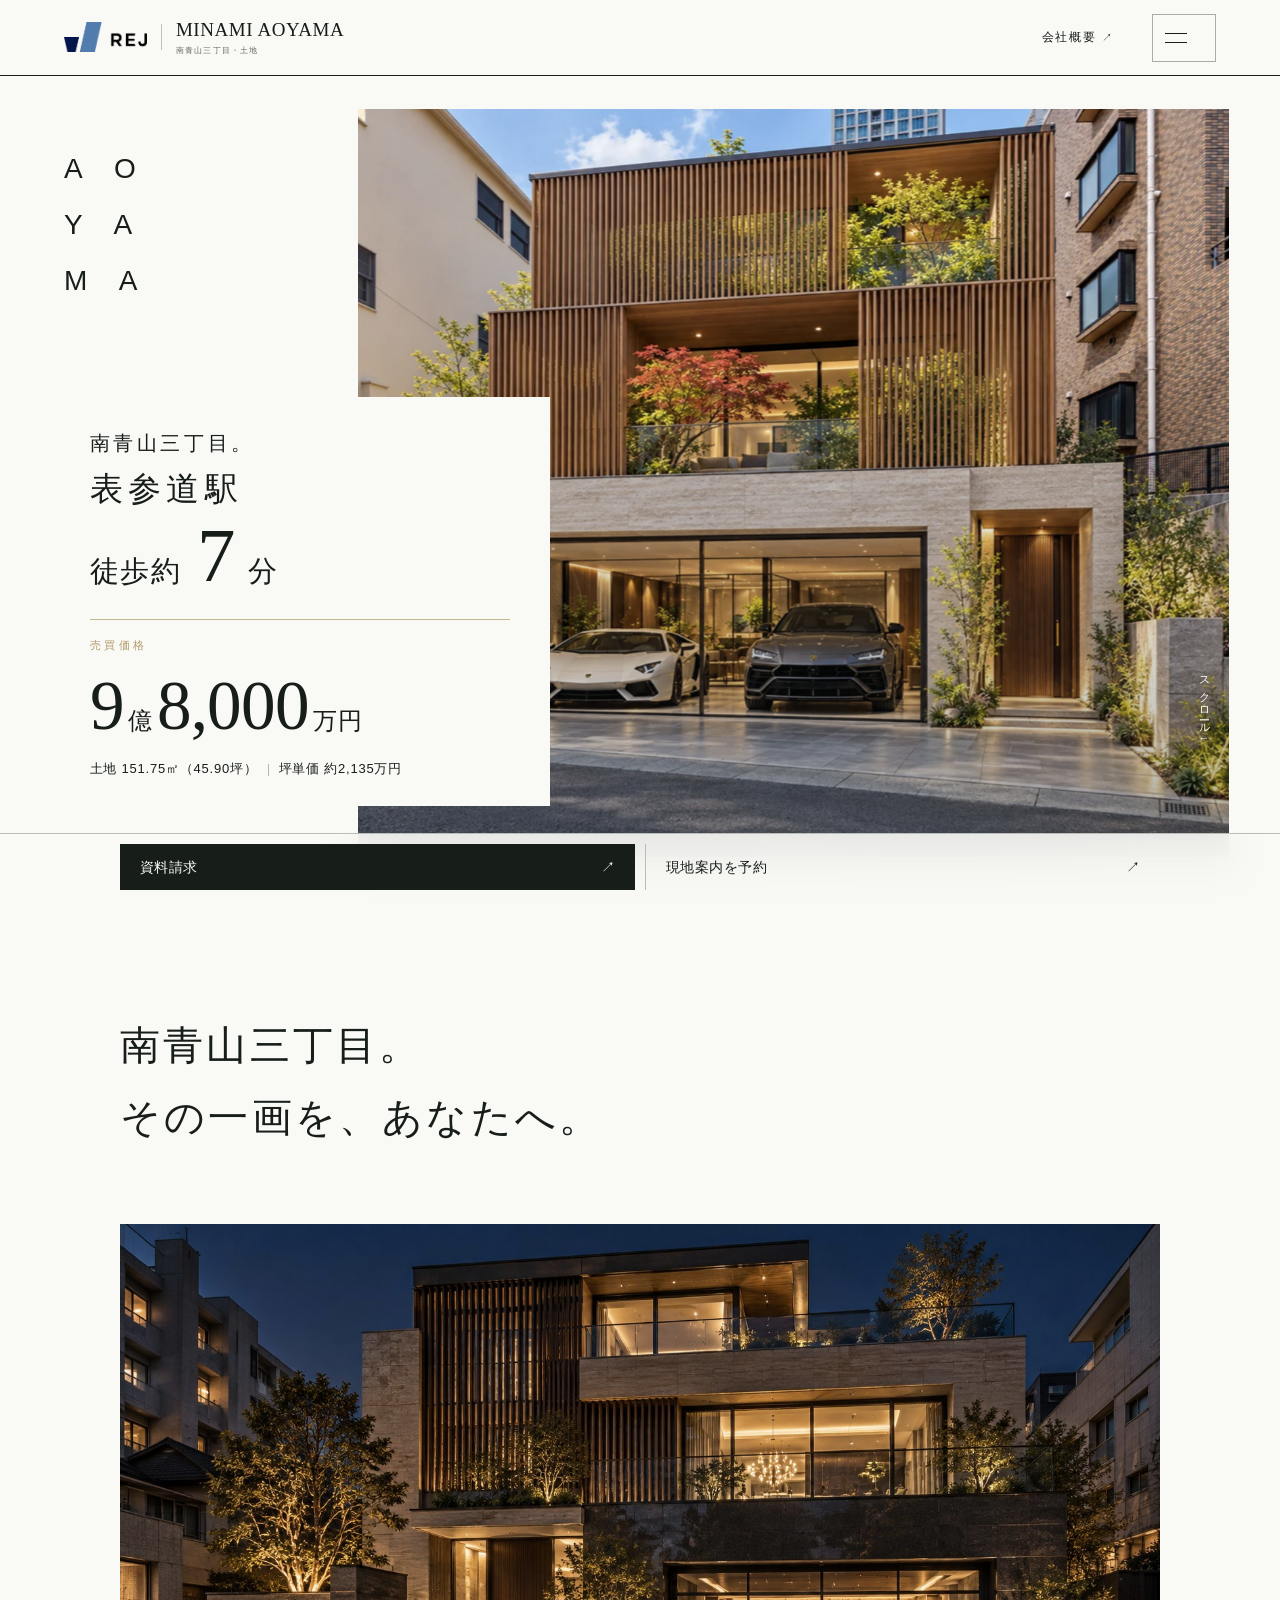
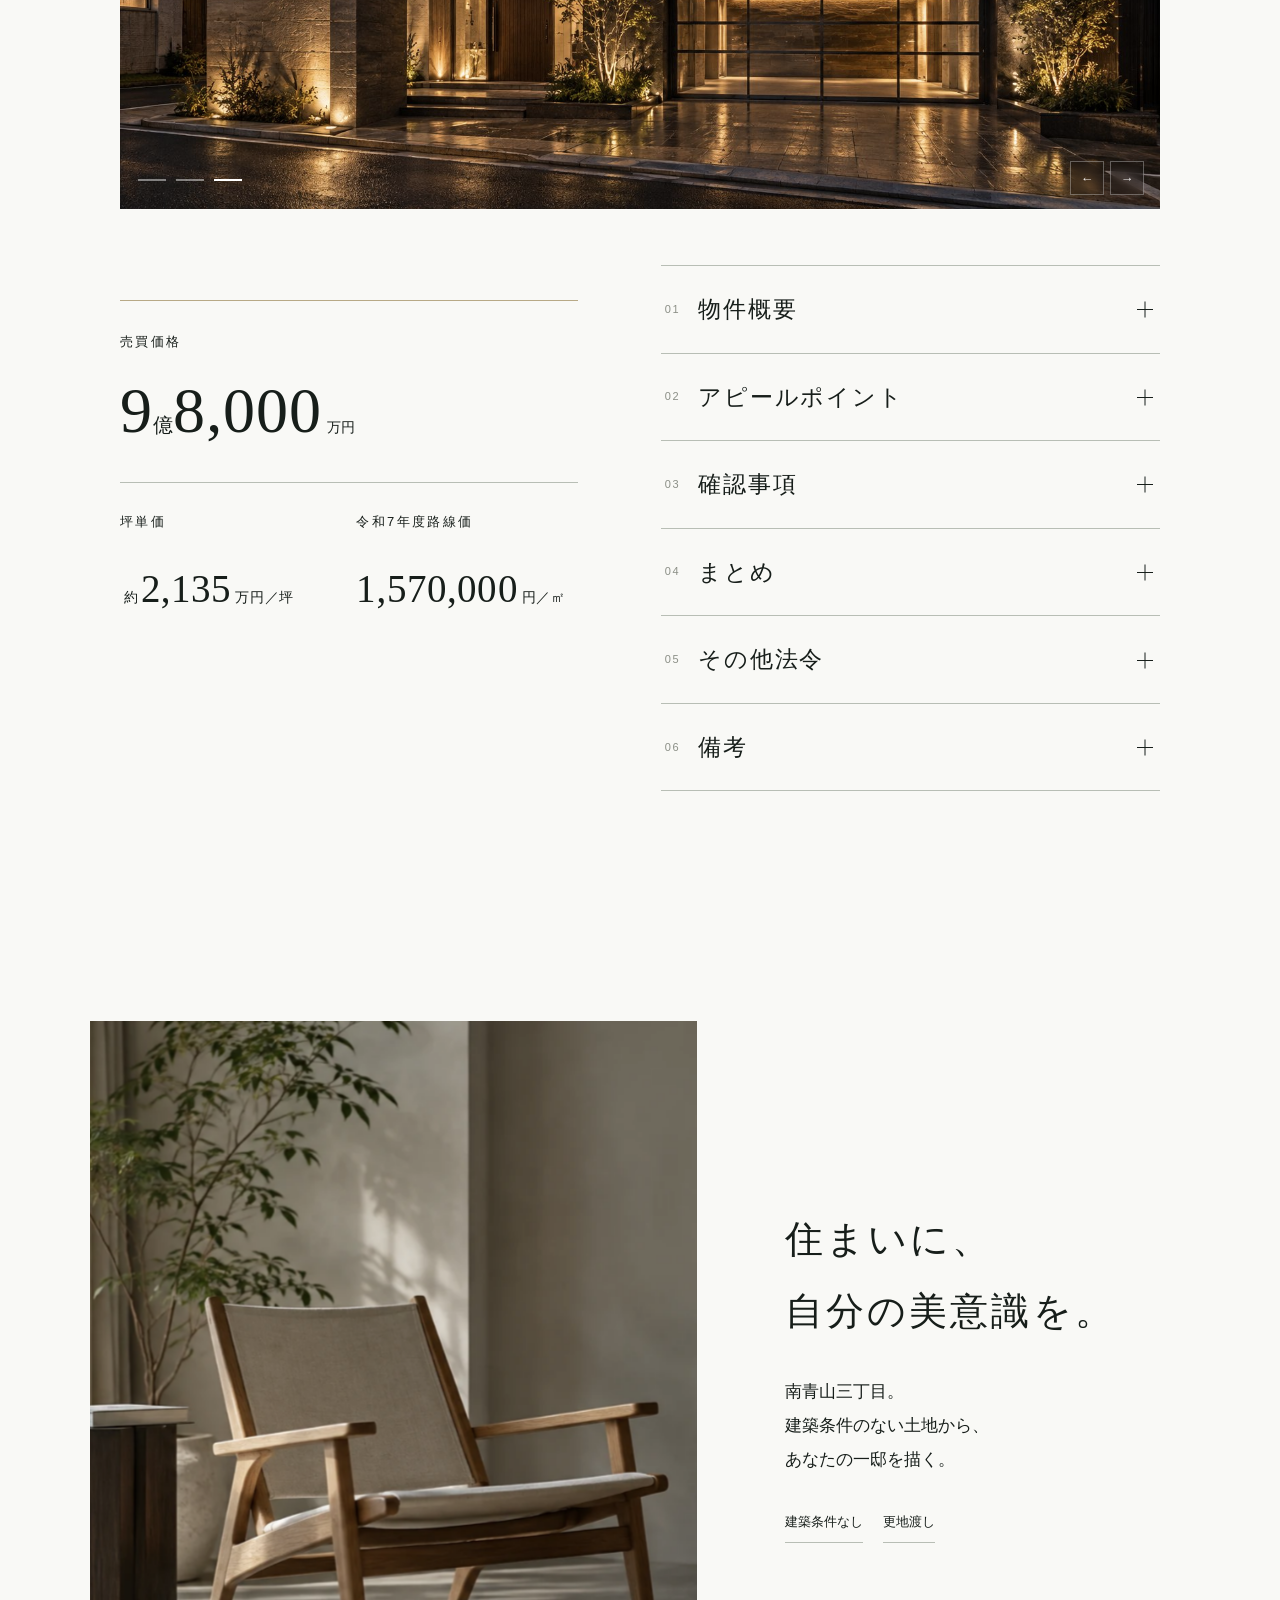
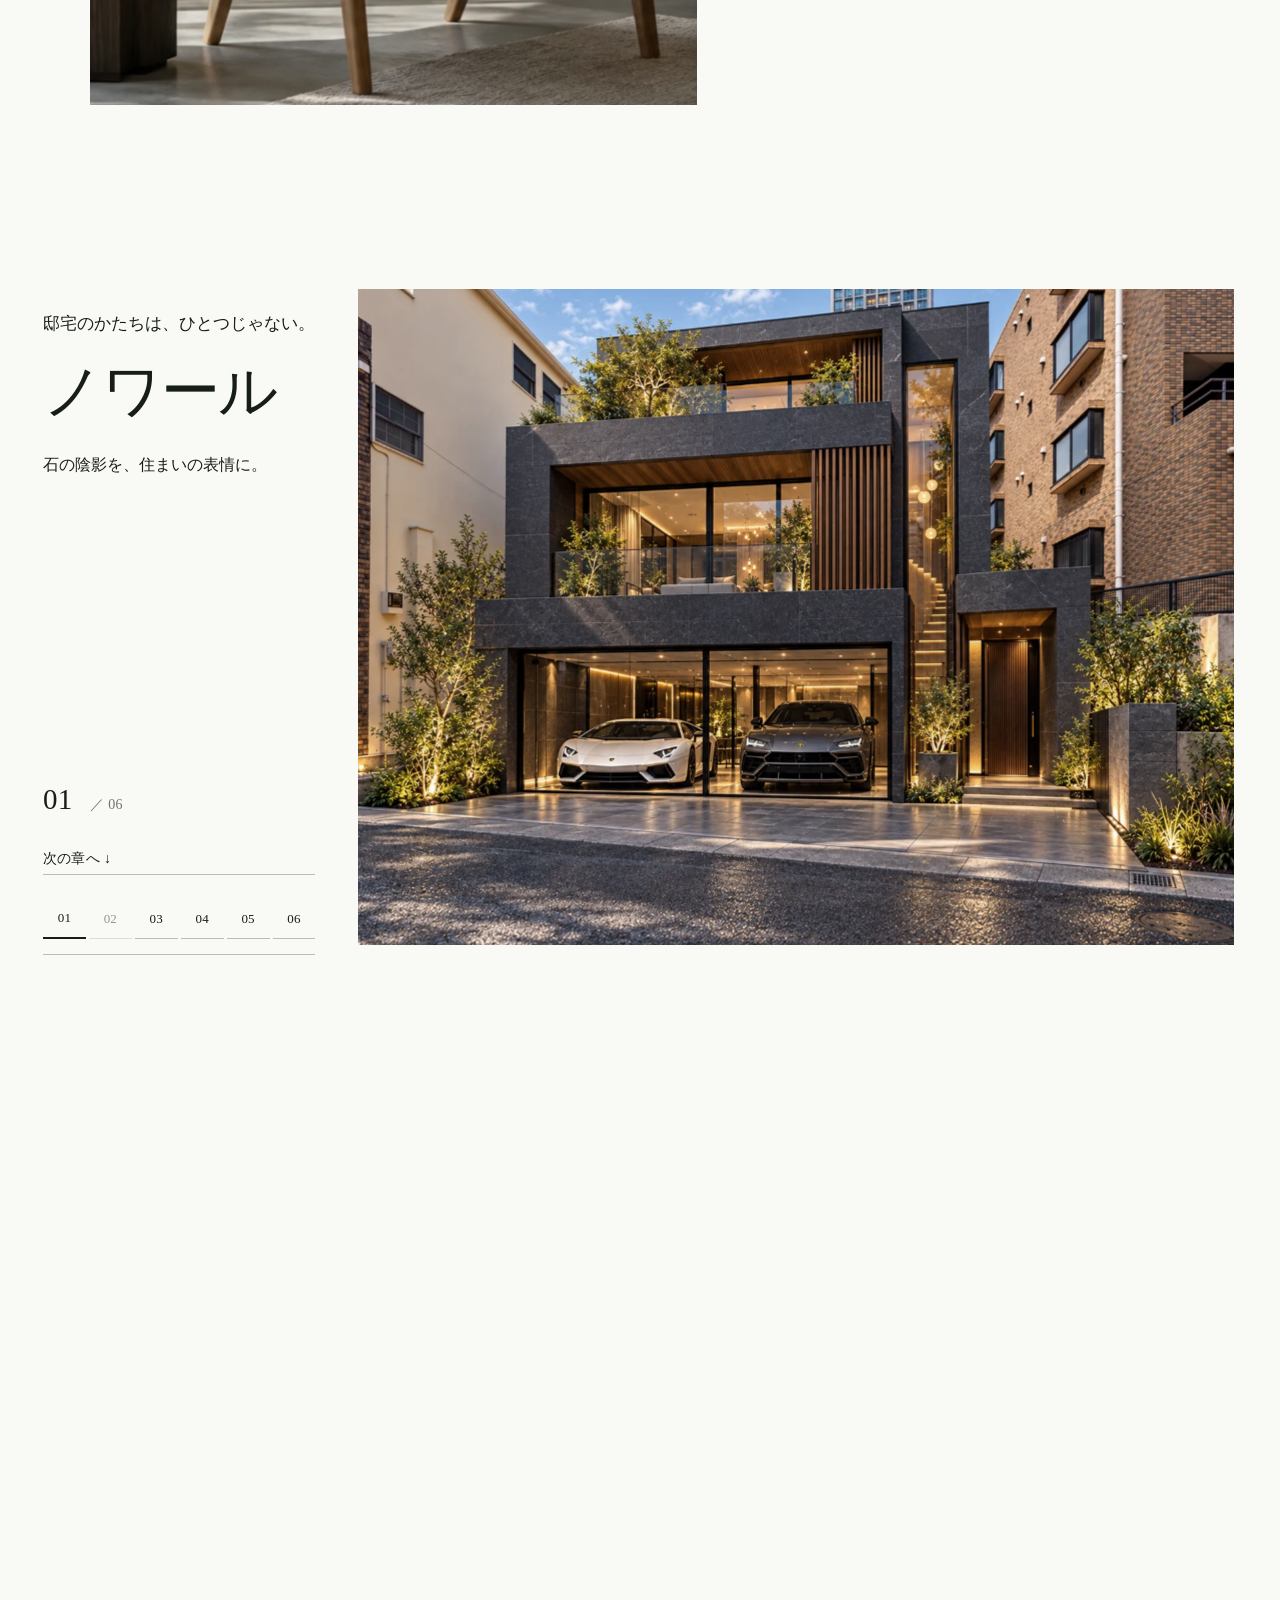
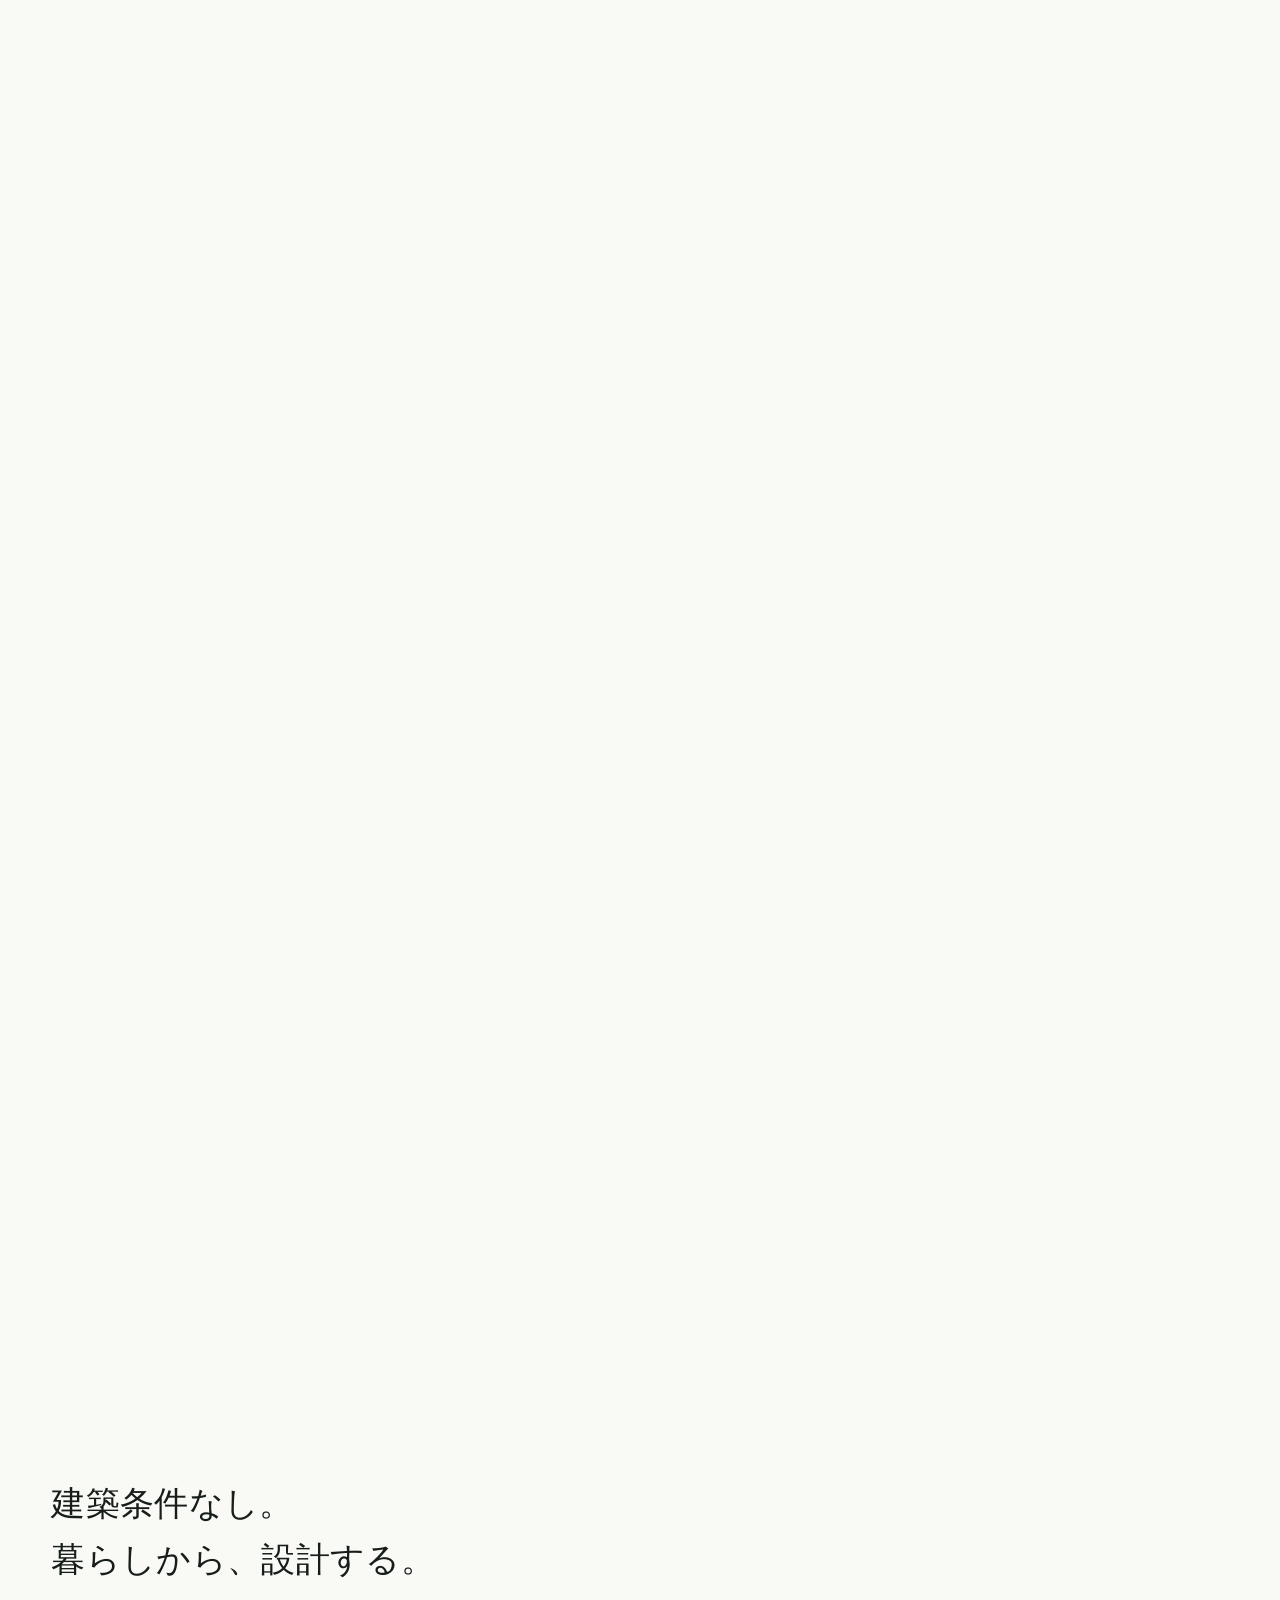
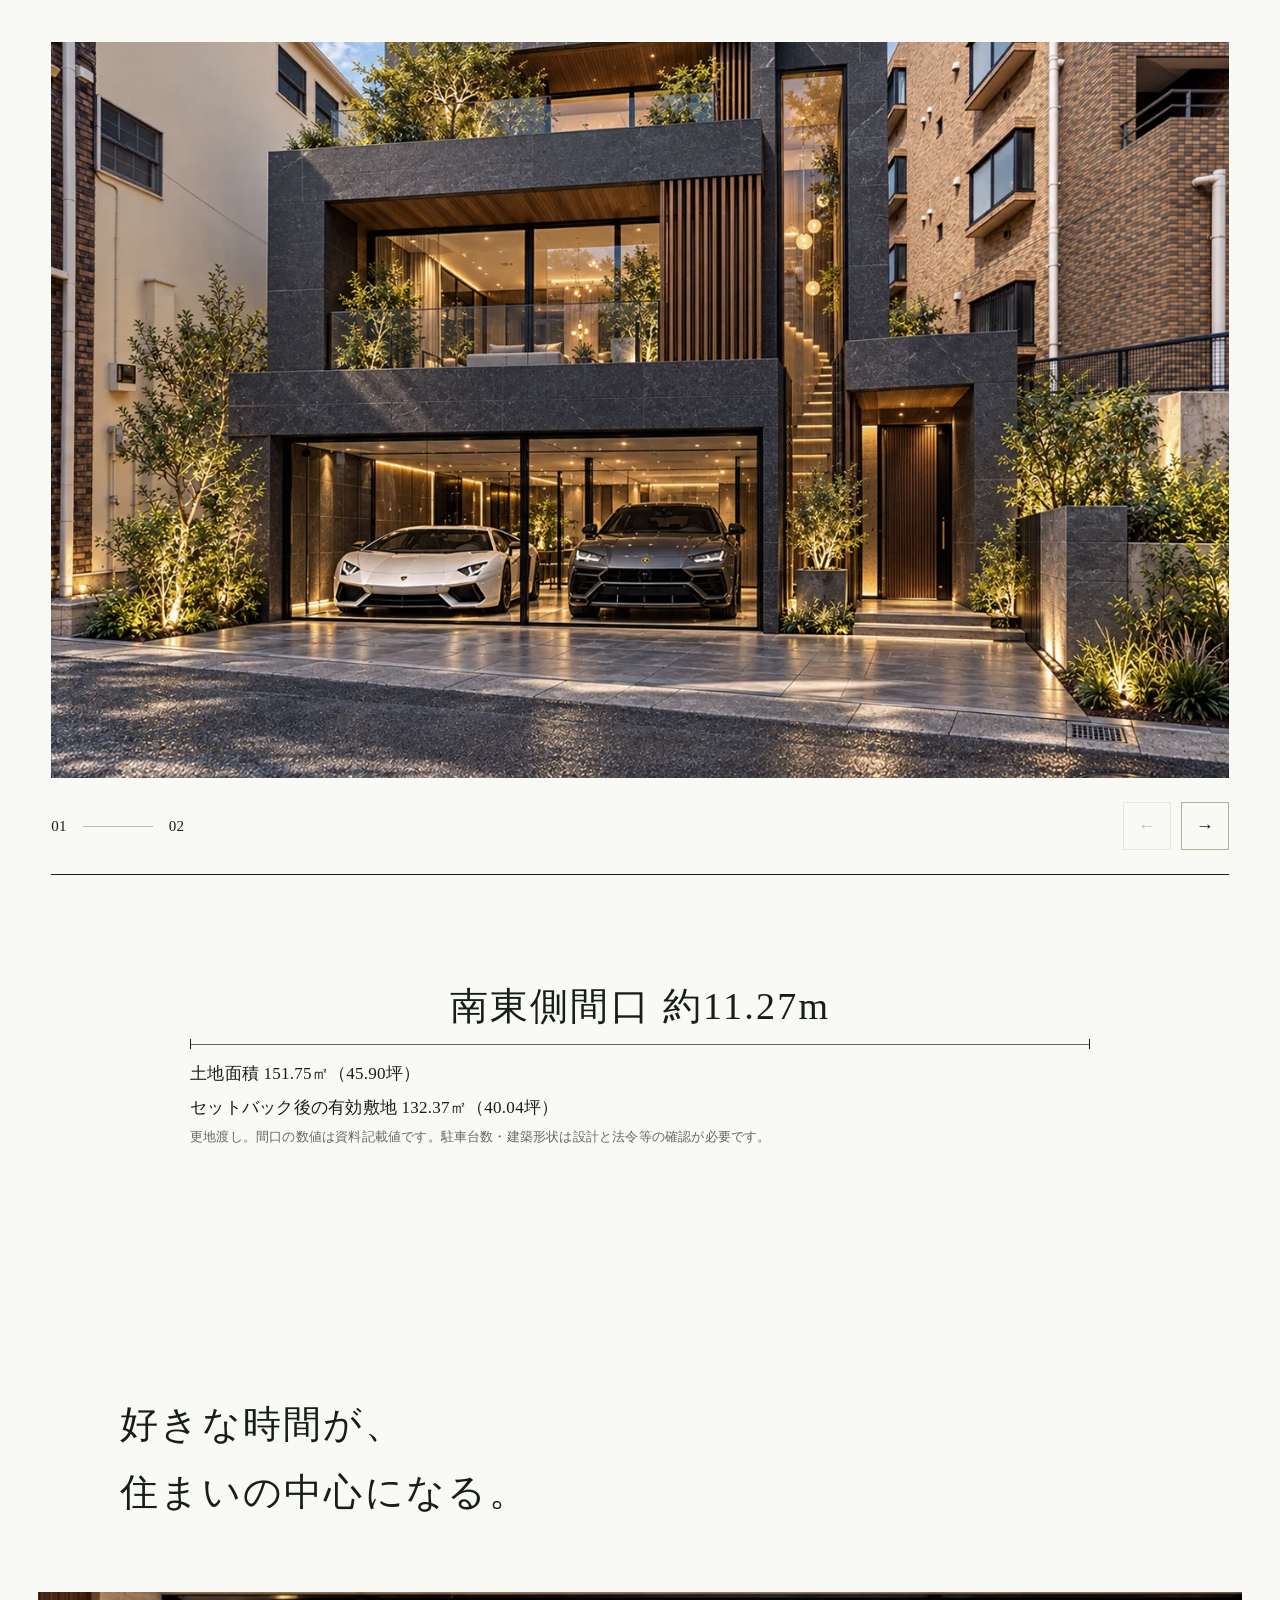
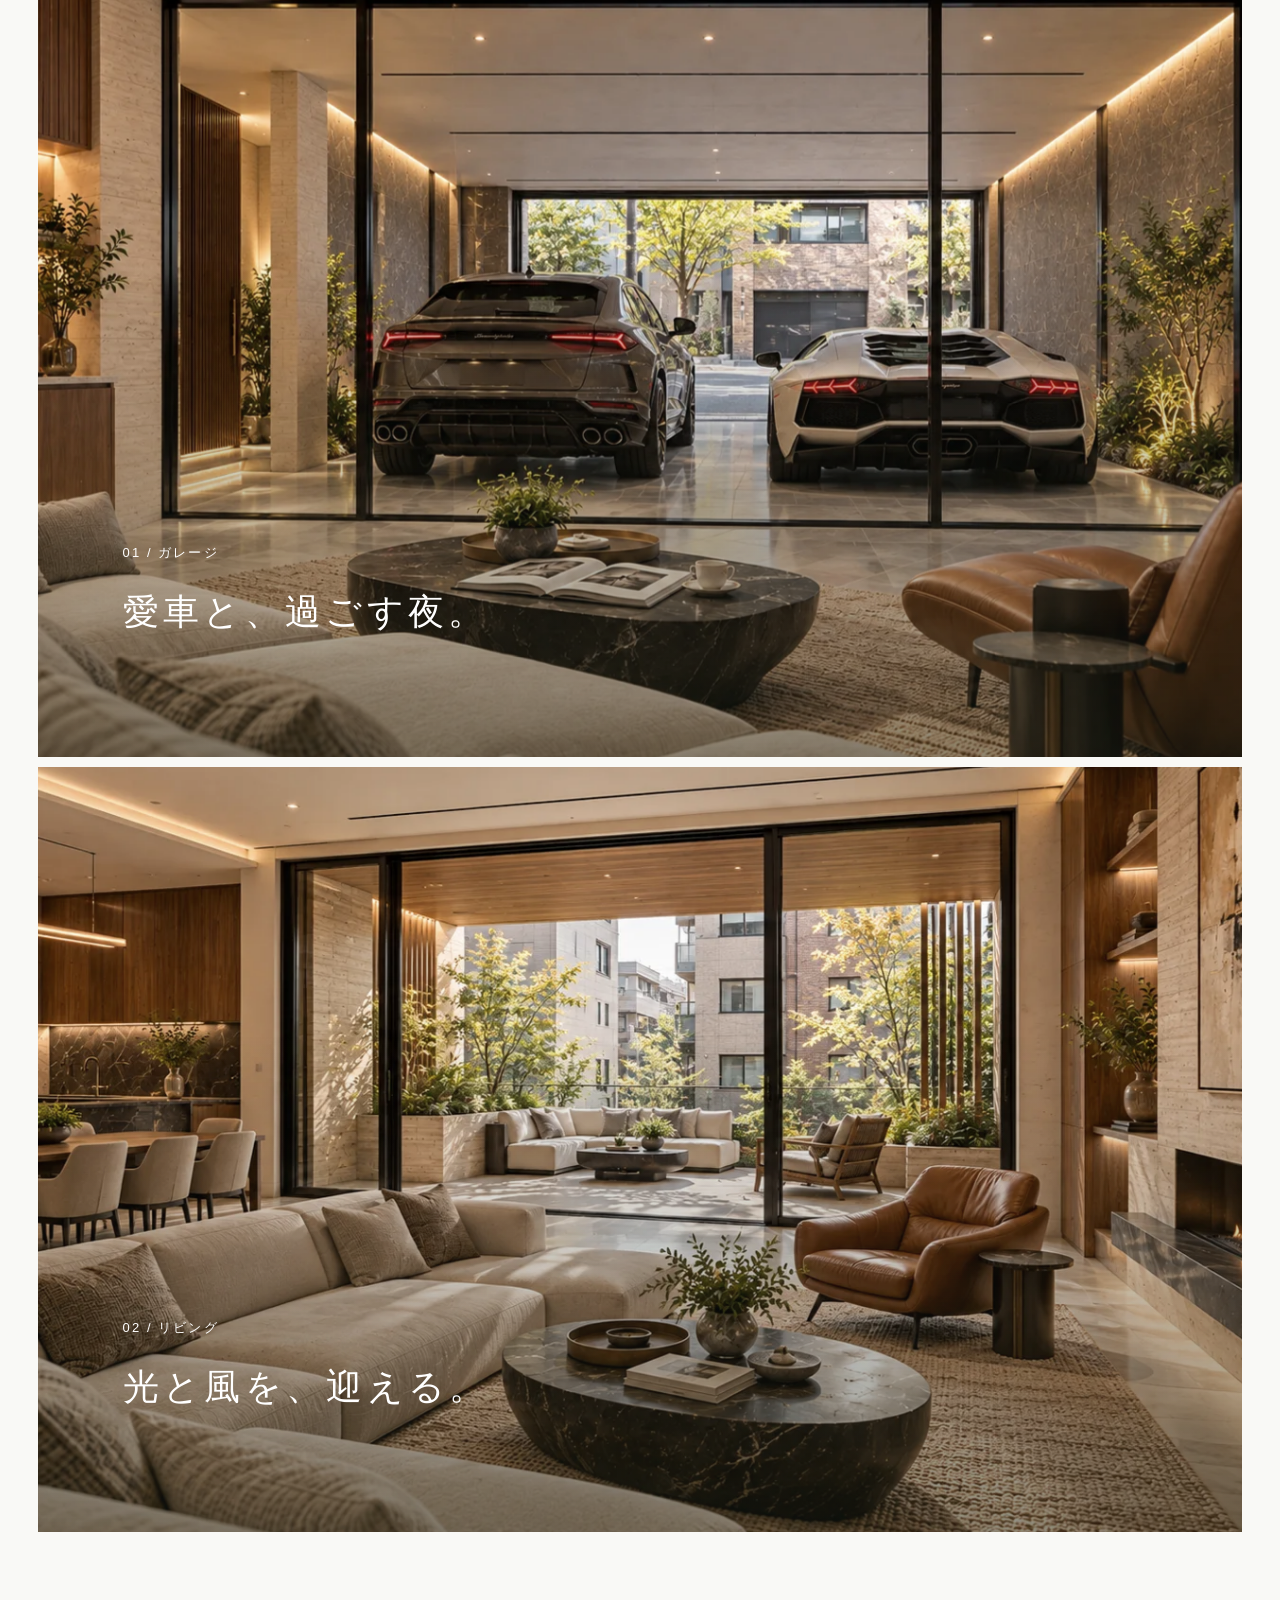
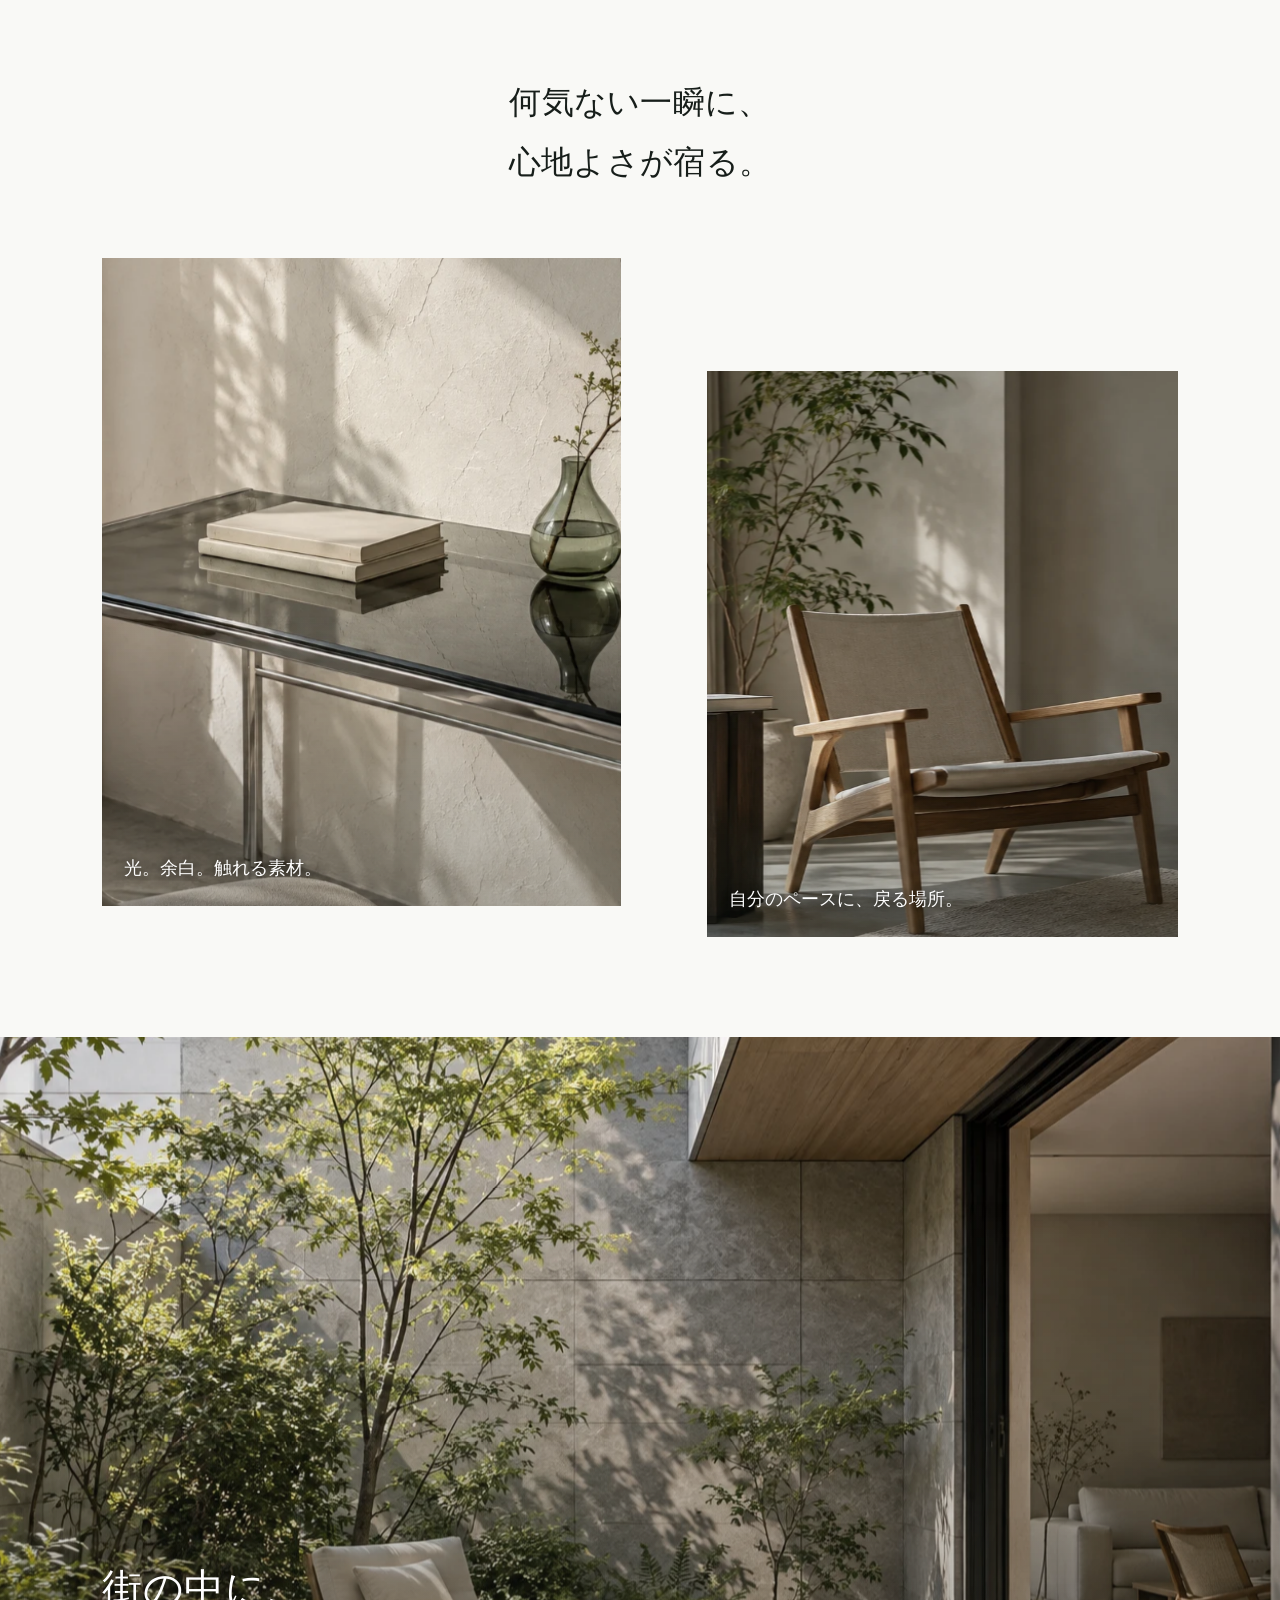
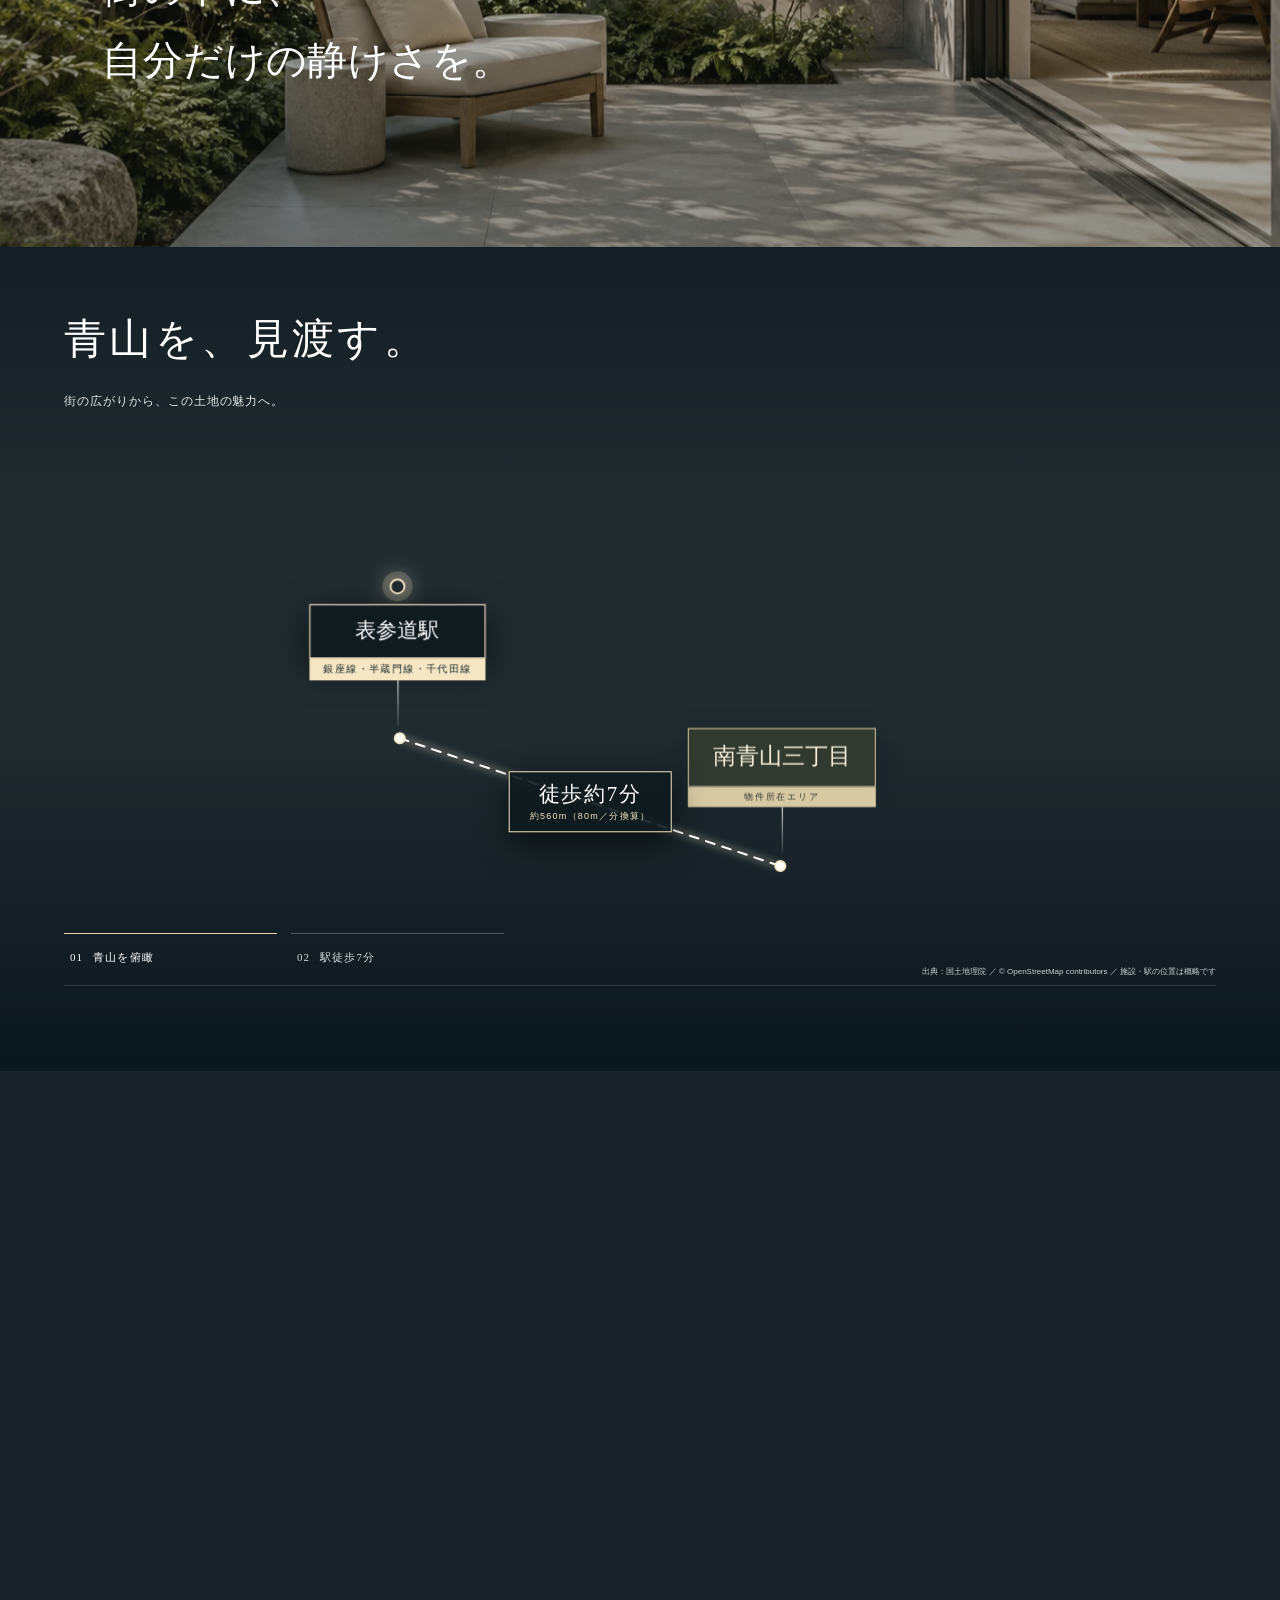
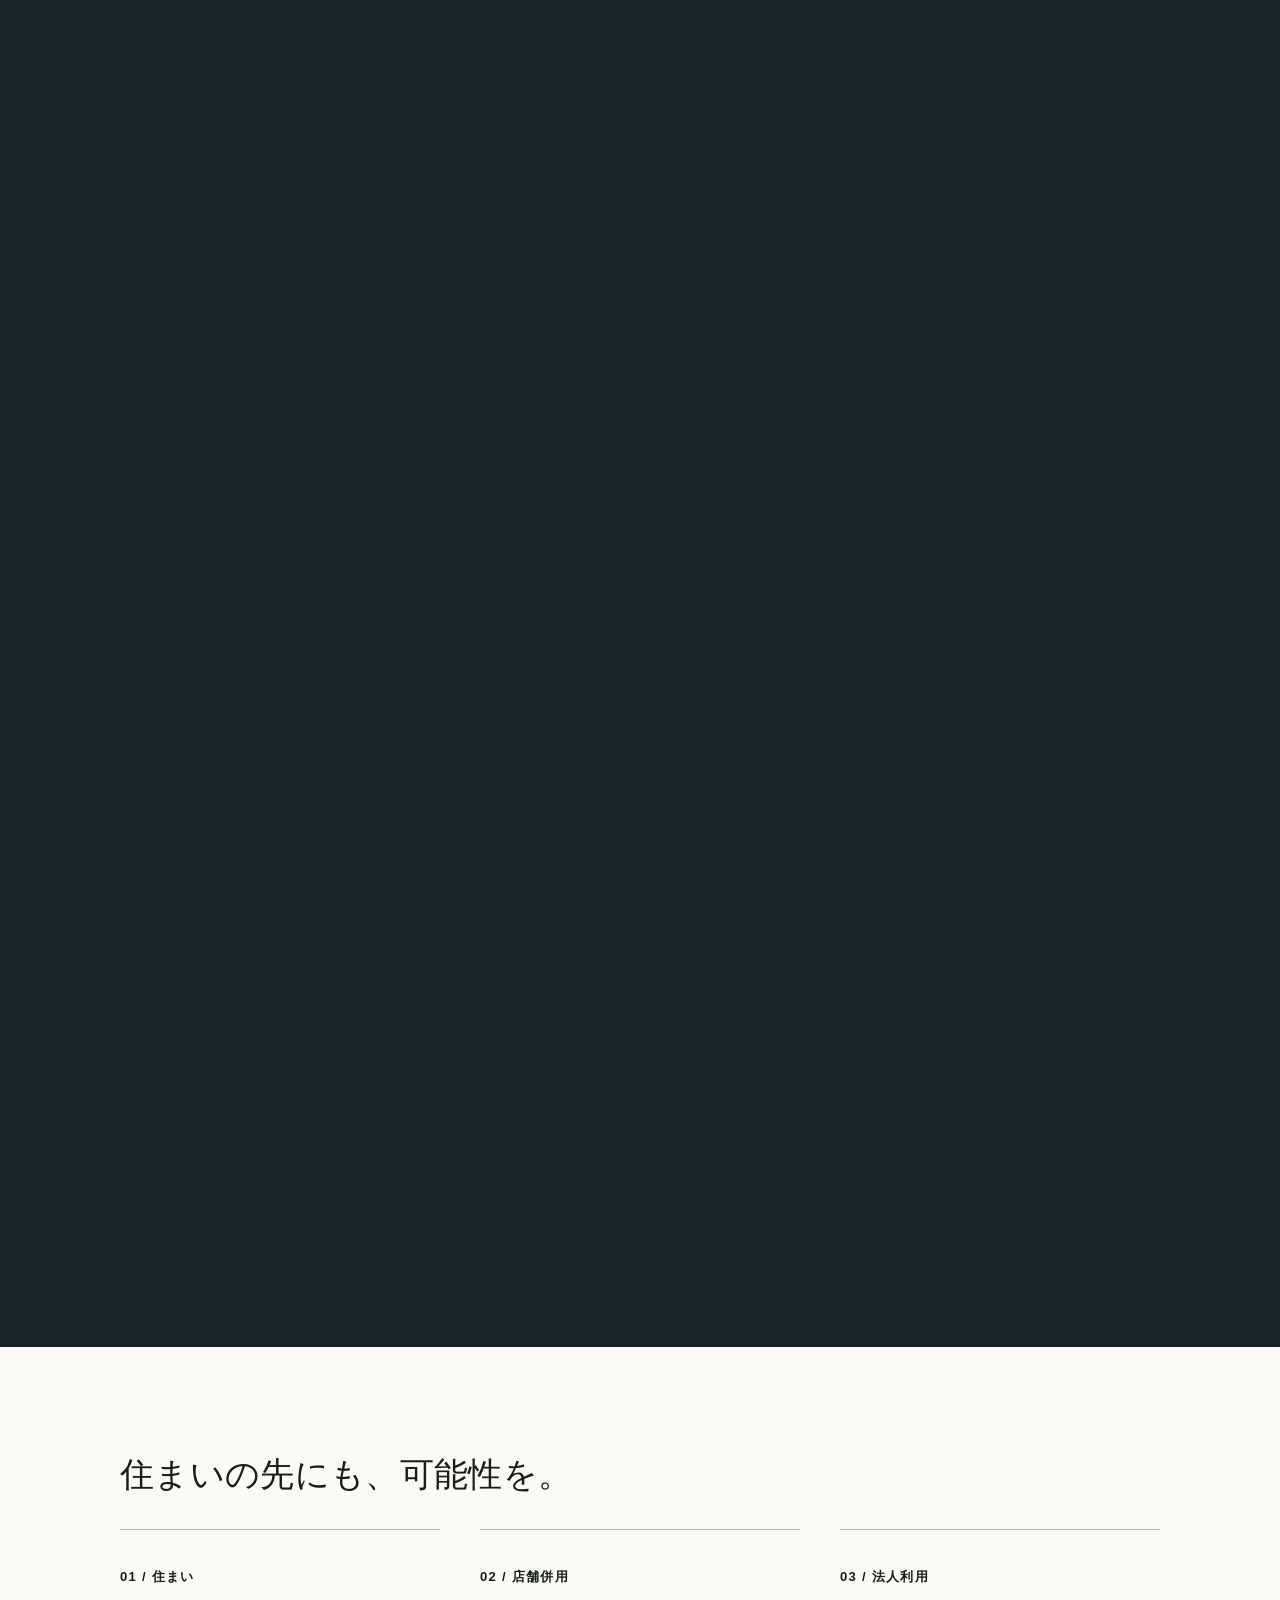
==== commit 60a838ad: "Overview: big price figures on the left, flyer accordions on the right Co-Authored-By: Claude Opus 5" ====
--- a/index.html
+++ b/index.html
@@ -1,3 +1,3 @@
 <!DOCTYPE html>
 
-<html lang="ja"><head><meta charset="utf-8"/><link rel="icon" type="image/png" sizes="32x32" href="assets/brand/icon-32.png"/><link rel="apple-touch-icon" href="assets/brand/icon-180.png"/><meta name="robots" content="noindex,nofollow"/><meta content="width=device-width,initial-scale=1,viewport-fit=cover" name="viewport"/><title>南青山三丁目｜土地 45.90坪</title><link href="https://fonts.googleapis.com/css2?family=Cormorant+Garamond:wght@400;500&amp;display=swap" rel="stylesheet"/><link href="css/style.css?v=1" rel="stylesheet"/><link href="css/variants.css?v=1" rel="stylesheet"/><link href="css/photo-v2.css?v=1" rel="stylesheet"/><link href="css/design-v3.css?v=1" rel="stylesheet"/><link href="css/luxury-v4.css?v=1" rel="stylesheet"/><link href="css/aerial-v5.css?v=1" rel="stylesheet"/><link href="css/final-ac.css?v=1" rel="stylesheet"/><link href="css/c-final.css?v=17" rel="stylesheet"/></head><body class="variant-c photo-v2 design-v3 luxury-v4 final-ac"><header class="header"><a class="logo logo-brand" href="#" aria-label="REJ 南青山三丁目"><img class="logo-rej" alt="REJ" src="assets/brand/rej-logo.png" width="373" height="135"/><span class="logo-sep" aria-hidden="true"></span><span class="logo-name">MINAMI AOYAMA<small>南青山三丁目・土地</small></span></a><nav><a href="#intro">コンセプト</a><a href="#plans">建築デザイン</a><a href="#location">ロケーション</a><a href="#outline">物件概要</a></nav><a class="header-company" href="https://rej-inc.co.jp/about/outline.html" target="_blank" rel="noopener">会社概要<span aria-hidden="true">↗</span></a><button aria-controls="mobile-menu" aria-expanded="false" aria-label="メニューを開く" class="menu-btn" type="button">メニュー ＋</button></header><nav class="mobile-menu" hidden="" id="mobile-menu"><a href="#intro">コンセプト</a><a href="#plans">建築デザイン</a><a href="#location">ロケーション</a><a href="#outline">物件概要</a><a href="contact.html?type=%E8%B3%87%E6%96%99%E8%AB%8B%E6%B1%82">資料請求・現地案内</a><a class="menu-company" href="https://rej-inc.co.jp/about/outline.html" target="_blank" rel="noopener">会社概要 ↗</a></nav><main><section class="hero photo-hero editorial-photo"><div class="photo-hero-media"><img alt="木格子の参考外観CG" fetchpriority="high" src="assets/plan-4.webp"/></div><div aria-hidden="true" class="editorial-mark">A O<br/>Y A<br/>M A</div><div class="minimal-title"><h1>南青山三丁目。</h1><p class="station-hero"><span class="station-name">表参道駅</span><span class="station-time"><span>徒歩約</span><strong>7</strong><span>分</span></span></p><div class="hero-price"><span class="hero-price-label">売買価格</span><p class="hero-price-num"><strong>9</strong><span class="u">億</span><strong>8,000</strong><span class="u">万円</span></p><p class="hero-price-meta">土地 151.75㎡（45.90坪）<i></i>坪単価 約2,135万円</p></div></div><a class="hero-scroll" href="#outline">スクロール ↓</a></section><section class="estate" id="outline"><div class="estate-heading wrap"><h2>南青山三丁目。<br/>その一画を、あなたへ。</h2></div><div class="site3d-wrap wrap"><div class="view-slider" id="views" aria-roledescription="カルーセル" aria-label="建物と青山の風景イメージ"><div class="view-track"><figure class="view-slide" data-src="assets/views/view-01.jpg"><img alt="南青山の街並みに建つ邸宅の外観イメージ" src="assets/views/view-01.jpg"/></figure><figure class="view-slide" data-src="assets/views/view-02.jpg"><img alt="屋上から望む青山の夕景イメージ" loading="lazy" src="assets/views/view-02.jpg"/></figure><figure class="view-slide" data-src="assets/views/view-03.jpg"><img alt="夜の邸宅の外観イメージ" loading="lazy" src="assets/views/view-03.jpg"/></figure></div><button class="view-arrow prev" type="button" aria-label="前の画像">←</button><button class="view-arrow next" type="button" aria-label="次の画像">→</button><div class="view-dots"></div></div></div><div class="estate-flyer wrap"><div class="estate-information"><details class="estate-acc"><summary><span class="acc-no">01</span><span class="acc-title">売買価格</span><i class="acc-icon" aria-hidden="true"></i></summary><div class="acc-body"><dl><div><dt>売買価格</dt><dd>9億8,000万円</dd></div><div><dt>坪単価</dt><dd>約2,135万円／坪</dd></div><div><dt>令和7年度路線価</dt><dd>1,570,000円／㎡</dd></div></dl></div></details><details class="estate-acc"><summary><span class="acc-no">02</span><span class="acc-title">物件概要</span><i class="acc-icon" aria-hidden="true"></i></summary><div class="acc-body"><dl><div><dt>物件種別</dt><dd>土地</dd></div><div><dt>所在地</dt><dd>港区南青山三丁目</dd></div><div><dt>交通</dt><dd>東京メトロ銀座線・半蔵門線・千代田線「表参道」駅 徒歩約7分</dd></div><div><dt>土地面積</dt><dd>151.75㎡（45.90坪）</dd></div><div><dt>実測面積</dt><dd>155.00㎡</dd></div><div><dt>有効敷地面積</dt><dd>132.37㎡（40.04坪）</dd></div><div><dt>セットバック部分</dt><dd>19.38㎡</dd></div><div><dt>地目</dt><dd>宅地</dd></div><div><dt>権利</dt><dd>所有権</dd></div><div><dt>用途地域</dt><dd>第二種中高層住居専用地域</dd></div><div><dt>建ぺい率</dt><dd>60%</dd></div><div><dt>容積率</dt><dd>300%</dd></div><div><dt>幅員</dt><dd>南東側 約4.0m</dd></div><div><dt>間口</dt><dd>南東側 約11.27m</dd></div><div><dt>現況</dt><dd>更地渡し</dd></div><div><dt>取引態様</dt><dd>売主代理</dd></div></dl></div></details><details class="estate-acc"><summary><span class="acc-no">03</span><span class="acc-title">アピールポイント</span><i class="acc-icon" aria-hidden="true"></i></summary><div class="acc-body"><ul class="acc-list"><li>「表参道」駅徒歩7分、南青山三丁目アドレスの希少な戸建て用地</li><li>建築条件なしの更地渡しで、邸宅を中心に自由度の高い建築計画が可能</li><li>南東側間口約11.27mを確保し、1階店舗・ギャラリー等を取り入れた計画も検討余地</li></ul></div></details><details class="estate-acc"><summary><span class="acc-no">04</span><span class="acc-title">確認事項</span><i class="acc-icon" aria-hidden="true"></i></summary><div class="acc-body"><ul class="acc-list"><li>公簿45.90坪に対してセットバック後の有効敷地面積は40.04坪となり、実質的な建築利用面積が縮小</li><li>前面道路幅員約4.0m、容積率低減係数0.4のため、指定容積率300%をそのまま消化できない点に注意</li><li>販売価格9億8,000万円と高額帯のため、出口は南青山の立地価値を評価する富裕層・法人需要が中心</li></ul></div></details><details class="estate-acc"><summary><span class="acc-no">05</span><span class="acc-title">まとめ</span><i class="acc-icon" aria-hidden="true"></i></summary><div class="acc-body"><ul class="acc-list"><li>表参道・外苑前を生活圏とする南青山三丁目の希少な更地案件</li><li>約46坪の土地に対し、建築条件なし・間口約11.27mという自由度が大きな強み</li><li>取得検討時はセットバック後の有効面積、道路幅員による容積率制限、建築可能ボリュームの精査が重要</li></ul></div></details><details class="estate-acc"><summary><span class="acc-no">06</span><span class="acc-title">その他法令</span><i class="acc-icon" aria-hidden="true"></i></summary><div class="acc-body"><p>準防火地域、24m第三種高度地区、日影規制3時間−2時間／測定面4m、容積率低減係数0.4、道路斜線勾配1.25、隣地斜線勾配1.25・立ち上がり高さ20m</p></div></details><details class="estate-acc"><summary><span class="acc-no">07</span><span class="acc-title">備考</span><i class="acc-icon" aria-hidden="true"></i></summary><div class="acc-body"><p>建築条件なし、土地境界確認書あり、参考建築プラン・建築CGあり</p></div></details></div></div></section><section class="photo-intro" id="intro"><div class="intro-photo" data-parallax="medium"><img alt="自然光と木の家具があるラウンジの暮らしイメージ" loading="lazy" src="assets/mood/quiet-lounge-v2.webp"/></div><div class="intro-copy"><h2>住まいに、<br/>自分の美意識を。</h2><p>南青山三丁目。<br/>建築条件のない土地から、<br/>あなたの一邸を描く。</p><div class="intro-tags"><span>建築条件なし</span><span>更地渡し</span></div></div></section><section aria-label="スクロールで見る6つの参考建築プラン" class="pinned-plans" id="plans"><div class="pin-scene"><div class="pin-visual"><figure aria-hidden="false" class="pin-slide is-active" data-index="0"><img alt="ノワール：参考外観CG" decoding="async" src="assets/plan-1.webp"/></figure><figure aria-hidden="true" class="pin-slide" data-index="1"><img alt="カーブ：参考外観CG" decoding="async" src="assets/plan-2.webp"/></figure><figure aria-hidden="true" class="pin-slide" data-index="2"><img alt="テラス：参考外観CG" decoding="async" src="assets/plan-3.webp"/></figure><figure aria-hidden="true" class="pin-slide" data-index="3"><img alt="格子：参考外観CG" decoding="async" src="assets/plan-4.webp"/></figure><figure aria-hidden="true" class="pin-slide" data-index="4"><img alt="コンクリート：参考外観CG" decoding="async" src="assets/plan-5.webp"/></figure><figure aria-hidden="true" class="pin-slide" data-index="5"><img alt="トラバーチン：参考外観CG" decoding="async" src="assets/plan-6.webp"/></figure></div><div class="pin-copy"><div class="pin-chapter"><p class="pin-kicker">邸宅のかたちは、ひとつじゃない。</p><h2 id="pin-title">ノワール</h2><p id="pin-description">石の陰影を、住まいの表情に。</p></div><div class="pin-controls"><div class="pin-counter"><strong id="pin-number">01</strong><span>／ 06</span><a href="#after-plans">次の章へ ↓</a></div><div aria-label="参考プランを選ぶ" class="pin-dots"><button aria-label="1：ノワールを見る" aria-pressed="true" data-chapter="0" type="button"><span>01</span></button><button aria-label="2：カーブを見る" aria-pressed="false" data-chapter="1" type="button"><span>02</span></button><button aria-label="3：テラスを見る" aria-pressed="false" data-chapter="2" type="button"><span>03</span></button><button aria-label="4：格子を見る" aria-pressed="false" data-chapter="3" type="button"><span>04</span></button><button aria-label="5：コンクリートを見る" aria-pressed="false" data-chapter="4" type="button"><span>05</span></button><button aria-label="6：トラバーチンを見る" aria-pressed="false" data-chapter="5" type="button"><span>06</span></button></div><div class="pin-progress"><span></span></div></div></div></div></section><div class="plan-disclaimer wrap" id="after-plans"></div><section class="" id="land"><div class="wrap"><h2>建築条件なし。<br/>暮らしから、設計する。</h2><div aria-label="敷地・建築の3Dイメージ" aria-roledescription="カルーセル" class="site-carousel"><figure aria-label="1 / 2" class="site-slide" id="site-slide-1" role="group"><img alt="ノワールの参考建築CG" loading="eager" src="assets/plan-1.webp"/></figure><figure aria-label="2 / 2" class="site-slide" id="site-slide-2" role="group"><img alt="建築の3D参考イメージ" loading="eager" src="assets/plan-5.webp"/></figure></div><div class="site-controls"><div class="site-pagination"><span aria-live="polite" class="site-current">01</span><span class="site-rule"></span><span>02</span></div><div class="site-arrows"><button aria-label="前の3Dイメージ" data-site-step="-1" type="button">←</button><button aria-label="次の3Dイメージ" data-site-step="1" type="button">→</button></div></div><div class="frontage"><div class="dimension">南東側間口 約11.27m</div><p>土地面積 151.75㎡（45.90坪）<br/>セットバック後の有効敷地 132.37㎡（40.04坪）</p><p class="note">更地渡し。間口の数値は資料記載値です。駐車台数・建築形状は設計と法令等の確認が必要です。</p></div></div></section><section class="cinematic-living" id="living"><div class="living-intro wrap"><h2>好きな時間が、<br/>住まいの中心になる。</h2></div><article class="living-panel" data-parallax="large"><div class="living-image"><img alt="愛車を眺めるガレージリビングの参考CG" loading="lazy" src="assets/garage.webp"/></div><div class="living-caption"><span>01 / ガレージ</span><h3>愛車と、過ごす夜。</h3></div></article><article class="living-panel second" data-parallax="large"><div class="living-image"><img alt="テラス続きのリビング参考CG" loading="lazy" src="assets/living.webp"/></div><div class="living-caption"><span>02 / リビング</span><h3>光と風を、迎える。</h3></div></article></section><section class="atmosphere" id="atmosphere"><div class="atmosphere-head wrap"><h2>何気ない一瞬に、<br/>心地よさが宿る。</h2></div><div class="mood-grid"><figure data-parallax="medium"><img alt="リネン・ガラス・家具の静かな質感を表す生成イメージ" loading="lazy" src="assets/mood/still-life-v2.webp"/><figcaption>光。余白。触れる素材。</figcaption></figure><figure data-parallax="medium"><img alt="自然光に包まれたラウンジの生成イメージ" loading="lazy" src="assets/mood/quiet-lounge-v2.webp"/><figcaption>自分のペースに、戻る場所。</figcaption></figure></div></section><section class="terrace-scene" data-parallax="large" id="terrace"><div class="terrace-image"><img alt="石と植栽に囲まれた小さなテラスの生成イメージ" loading="lazy" src="assets/mood/terrace-soft-v2.webp"/></div><div class="terrace-copy"><h2>街の中に、<br/>自分だけの静けさを。</h2></div></section><section aria-label="青山の航空写真とアクセス" class="aerial-story" id="location"><div class="aerial-stage" data-chapter="0"><div aria-label="実際の航空写真と建物形状を用いた青山周辺の立体ビュー" class="aerial-canvas" role="img"></div><div class="aerial-labels"></div><div class="aerial-heading"><span class="aerial-kicker">AOYAMA, FROM ABOVE</span><h2 class="aerial-title">青山を、見渡す。</h2><p class="aerial-description">街の広がりから、この土地の魅力へ。</p></div><div class="aerial-loading" role="status">AOYAMA / 航空写真を読み込み中</div><div class="aerial-bottom"><div aria-label="航空写真の表示段階" class="aerial-steps"><button aria-pressed="true" data-geo-chapter="0" type="button"><b>01</b>青山を俯瞰</button><button aria-pressed="false" data-geo-chapter="1" type="button"><b>02</b>駅徒歩7分</button></div><p class="aerial-credit">出典：<a href="https://maps.gsi.go.jp/development/ichiran.html" rel="noopener" target="_blank">国土地理院</a> ／ <a href="https://www.openstreetmap.org/copyright" rel="noopener" target="_blank">© OpenStreetMap contributors</a> ／ 施設・駅の位置は概略です</p></div><div class="aerial-progress"><span></span></div></div></section><section class="" id="possibilities"><div class="wrap"><h2>住まいの先にも、可能性を。</h2><div class="possibilities"><article><b>01 / 住まい</b><h3>自邸・役員邸</h3><p>プライベートな暮らしと、ゲストを迎える空間を検討。</p></article><article><b>02 / 店舗併用</b><h3>ギャラリー・店舗併用</h3><p>住居と仕事場を組み合わせる活用を検討。</p></article><article><b>03 / 法人利用</b><h3>法人保有・事業利用</h3><p>自社拠点や将来の売却を含め、保有目的に応じて検討。</p></article></div><p class="note">用途・営業形態によって法令等の制限があります。各用途の可否は個別確認が必要です。将来の資産価値・収益・売却を保証するものではありません。</p></div></section><section class="volume" id="volume"><div class="wrap"><h2>建てられる大きさを、<br/>正確に知ることから。</h2><div class="volume-editorial"><div class="volume-box designed-volume"><figure class="volume-photo"><img alt="建築ボリュームの参考イメージ" loading="lazy" src="assets/plan-6.webp"/></figure><span>セットバック後の有効敷地</span><strong>132.37㎡ / 40.04坪</strong><p>土地面積151.75㎡に対し、セットバック部分は19.38㎡です。</p></div><div class="volume-box designed-volume"><figure class="volume-photo"><img alt="建築の検討イメージ" loading="lazy" src="assets/plan-5.webp"/></figure><span>前面道路と建築ボリューム</span><strong>南東側道路 約4.0m</strong><p>指定容積率300%をそのまま利用できない場合があります。構成資料の延床約210㎡前後は設計確認前の目安です。</p></div></div><p class="note">ガレージ・地下室の床面積の扱いを含め、建築ボリュームは法令、敷地条件、設計により異なります。詳細は設計士等による確認が必要です。数値・適用条件の確認後に検討書をご案内します。</p><a class="btn" data-request="資料請求" href="contact.html?type=%E8%B3%87%E6%96%99%E8%AB%8B%E6%B1%82" style="margin-top:24px">建築ボリューム検討書を請求する</a></div></section><section class="cta-final" id="contact"><div class="cta-grid"><div class="cta-copy"><h2 class="cta-display"><span class="l1">プライベート</span><span class="l2"><span class="cta-jp">この土地から始まる、<br/>あなただけの計画を。</span><i class="cta-rule" aria-hidden="true"></i><span>ご案内</span></span></h2><div class="cta-actions"><a class="cta-row" href="contact.html?type=%E8%B3%87%E6%96%99%E8%AB%8B%E6%B1%82"><span class="cta-label">資料請求</span><span class="cta-arrow" aria-hidden="true"><svg viewBox="0 0 24 24"><path d="M5 19 19 5M9 5h10v10"/></svg></span></a><a class="cta-row" href="contact.html?type=%E7%8F%BE%E5%9C%B0%E6%A1%88%E5%86%85"><span class="cta-label">現地案内を予約</span><span class="cta-arrow" aria-hidden="true"><svg viewBox="0 0 24 24"><path d="M5 19 19 5M9 5h10v10"/></svg></span></a></div></div></div></section></main><footer class="site-footer"><div class="site-footer-inner"><a class="site-footer-logo" href="https://rej-inc.co.jp/" target="_blank" rel="noopener" aria-label="REJ株式会社 公式サイト"><img alt="REJ" src="assets/brand/rej-logo.png" width="373" height="135"/></a><nav class="site-footer-nav" aria-label="フッター"><a href="https://rej-inc.co.jp/about/outline.html" target="_blank" rel="noopener">会社概要 ↗</a><a href="contact.html?type=%E8%B3%87%E6%96%99%E8%AB%8B%E6%B1%82">資料請求・現地案内</a><a href="#outline">物件概要</a></nav><small class="site-footer-copy">© REJ株式会社</small></div></footer><div aria-label="お問い合わせ" class="sticky"><a class="btn primary" data-request="資料請求" href="contact.html?type=%E8%B3%87%E6%96%99%E8%AB%8B%E6%B1%82">資料請求</a><a class="btn" data-request="現地案内" href="contact.html?type=%E7%8F%BE%E5%9C%B0%E6%A1%88%E5%86%85">現地案内を予約</a></div><script src="js/app.js?v=1"></script><script src="js/motion.js?v=2"></script><script src="js/design-v3.js?v=1"></script><script src="js/luxury-v4.js?v=1"></script><script src="js/slot.js?v=2"></script><script src="js/aerial-v5.js?v=2" type="module"></script><script src="js/final-ac.js?v=1"></script><script src="js/view-slider.js?v=1"></script></body></html>+<html lang="ja"><head><meta charset="utf-8"/><link rel="icon" type="image/png" sizes="32x32" href="assets/brand/icon-32.png"/><link rel="apple-touch-icon" href="assets/brand/icon-180.png"/><meta name="robots" content="noindex,nofollow"/><meta content="width=device-width,initial-scale=1,viewport-fit=cover" name="viewport"/><title>南青山三丁目｜土地 45.90坪</title><link href="https://fonts.googleapis.com/css2?family=Cormorant+Garamond:wght@400;500&amp;display=swap" rel="stylesheet"/><link href="css/style.css?v=1" rel="stylesheet"/><link href="css/variants.css?v=1" rel="stylesheet"/><link href="css/photo-v2.css?v=1" rel="stylesheet"/><link href="css/design-v3.css?v=1" rel="stylesheet"/><link href="css/luxury-v4.css?v=1" rel="stylesheet"/><link href="css/aerial-v5.css?v=1" rel="stylesheet"/><link href="css/final-ac.css?v=1" rel="stylesheet"/><link href="css/c-final.css?v=18" rel="stylesheet"/></head><body class="variant-c photo-v2 design-v3 luxury-v4 final-ac"><header class="header"><a class="logo logo-brand" href="#" aria-label="REJ 南青山三丁目"><img class="logo-rej" alt="REJ" src="assets/brand/rej-logo.png" width="373" height="135"/><span class="logo-sep" aria-hidden="true"></span><span class="logo-name">MINAMI AOYAMA<small>南青山三丁目・土地</small></span></a><nav><a href="#intro">コンセプト</a><a href="#plans">建築デザイン</a><a href="#location">ロケーション</a><a href="#outline">物件概要</a></nav><a class="header-company" href="https://rej-inc.co.jp/about/outline.html" target="_blank" rel="noopener">会社概要<span aria-hidden="true">↗</span></a><button aria-controls="mobile-menu" aria-expanded="false" aria-label="メニューを開く" class="menu-btn" type="button">メニュー ＋</button></header><nav class="mobile-menu" hidden="" id="mobile-menu"><a href="#intro">コンセプト</a><a href="#plans">建築デザイン</a><a href="#location">ロケーション</a><a href="#outline">物件概要</a><a href="contact.html?type=%E8%B3%87%E6%96%99%E8%AB%8B%E6%B1%82">資料請求・現地案内</a><a class="menu-company" href="https://rej-inc.co.jp/about/outline.html" target="_blank" rel="noopener">会社概要 ↗</a></nav><main><section class="hero photo-hero editorial-photo"><div class="photo-hero-media"><img alt="木格子の参考外観CG" fetchpriority="high" src="assets/plan-4.webp"/></div><div aria-hidden="true" class="editorial-mark">A O<br/>Y A<br/>M A</div><div class="minimal-title"><h1>南青山三丁目。</h1><p class="station-hero"><span class="station-name">表参道駅</span><span class="station-time"><span>徒歩約</span><strong>7</strong><span>分</span></span></p><div class="hero-price"><span class="hero-price-label">売買価格</span><p class="hero-price-num"><strong>9</strong><span class="u">億</span><strong>8,000</strong><span class="u">万円</span></p><p class="hero-price-meta">土地 151.75㎡（45.90坪）<i></i>坪単価 約2,135万円</p></div></div><a class="hero-scroll" href="#outline">スクロール ↓</a></section><section class="estate" id="outline"><div class="estate-heading wrap"><h2>南青山三丁目。<br/>その一画を、あなたへ。</h2></div><div class="site3d-wrap wrap"><div class="view-slider" id="views" aria-roledescription="カルーセル" aria-label="建物と青山の風景イメージ"><div class="view-track"><figure class="view-slide" data-src="assets/views/view-01.jpg"><img alt="南青山の街並みに建つ邸宅の外観イメージ" src="assets/views/view-01.jpg"/></figure><figure class="view-slide" data-src="assets/views/view-02.jpg"><img alt="屋上から望む青山の夕景イメージ" loading="lazy" src="assets/views/view-02.jpg"/></figure><figure class="view-slide" data-src="assets/views/view-03.jpg"><img alt="夜の邸宅の外観イメージ" loading="lazy" src="assets/views/view-03.jpg"/></figure></div><button class="view-arrow prev" type="button" aria-label="前の画像">←</button><button class="view-arrow next" type="button" aria-label="次の画像">→</button><div class="view-dots"></div></div></div><div class="estate-layout wrap"><div class="estate-visual"><div class="estate-price"><span>売買価格</span><p><strong>9</strong>億<strong>8,000</strong><small>万円</small></p></div><div class="estate-area"><div><span>坪単価</span><p><small class="pre">約</small>2,135<small>万円／坪</small></p></div><div><span>令和7年度路線価</span><p>1,570,000<small>円／㎡</small></p></div></div></div><div class="estate-information"><details class="estate-acc"><summary><span class="acc-no">01</span><span class="acc-title">物件概要</span><i class="acc-icon" aria-hidden="true"></i></summary><div class="acc-body"><dl><div><dt>物件種別</dt><dd>土地</dd></div><div><dt>所在地</dt><dd>港区南青山三丁目</dd></div><div><dt>交通</dt><dd>東京メトロ銀座線・半蔵門線・千代田線「表参道」駅 徒歩約7分</dd></div><div><dt>土地面積</dt><dd>151.75㎡（45.90坪）</dd></div><div><dt>実測面積</dt><dd>155.00㎡</dd></div><div><dt>有効敷地面積</dt><dd>132.37㎡（40.04坪）</dd></div><div><dt>セットバック部分</dt><dd>19.38㎡</dd></div><div><dt>地目</dt><dd>宅地</dd></div><div><dt>権利</dt><dd>所有権</dd></div><div><dt>用途地域</dt><dd>第二種中高層住居専用地域</dd></div><div><dt>建ぺい率</dt><dd>60%</dd></div><div><dt>容積率</dt><dd>300%</dd></div><div><dt>幅員</dt><dd>南東側 約4.0m</dd></div><div><dt>間口</dt><dd>南東側 約11.27m</dd></div><div><dt>現況</dt><dd>更地渡し</dd></div><div><dt>取引態様</dt><dd>売主代理</dd></div></dl></div></details><details class="estate-acc"><summary><span class="acc-no">02</span><span class="acc-title">アピールポイント</span><i class="acc-icon" aria-hidden="true"></i></summary><div class="acc-body"><ul class="acc-list"><li>「表参道」駅徒歩7分、南青山三丁目アドレスの希少な戸建て用地</li><li>建築条件なしの更地渡しで、邸宅を中心に自由度の高い建築計画が可能</li><li>南東側間口約11.27mを確保し、1階店舗・ギャラリー等を取り入れた計画も検討余地</li></ul></div></details><details class="estate-acc"><summary><span class="acc-no">03</span><span class="acc-title">確認事項</span><i class="acc-icon" aria-hidden="true"></i></summary><div class="acc-body"><ul class="acc-list"><li>公簿45.90坪に対してセットバック後の有効敷地面積は40.04坪となり、実質的な建築利用面積が縮小</li><li>前面道路幅員約4.0m、容積率低減係数0.4のため、指定容積率300%をそのまま消化できない点に注意</li><li>販売価格9億8,000万円と高額帯のため、出口は南青山の立地価値を評価する富裕層・法人需要が中心</li></ul></div></details><details class="estate-acc"><summary><span class="acc-no">04</span><span class="acc-title">まとめ</span><i class="acc-icon" aria-hidden="true"></i></summary><div class="acc-body"><ul class="acc-list"><li>表参道・外苑前を生活圏とする南青山三丁目の希少な更地案件</li><li>約46坪の土地に対し、建築条件なし・間口約11.27mという自由度が大きな強み</li><li>取得検討時はセットバック後の有効面積、道路幅員による容積率制限、建築可能ボリュームの精査が重要</li></ul></div></details><details class="estate-acc"><summary><span class="acc-no">05</span><span class="acc-title">その他法令</span><i class="acc-icon" aria-hidden="true"></i></summary><div class="acc-body"><p>準防火地域、24m第三種高度地区、日影規制3時間−2時間／測定面4m、容積率低減係数0.4、道路斜線勾配1.25、隣地斜線勾配1.25・立ち上がり高さ20m</p></div></details><details class="estate-acc"><summary><span class="acc-no">06</span><span class="acc-title">備考</span><i class="acc-icon" aria-hidden="true"></i></summary><div class="acc-body"><p>建築条件なし、土地境界確認書あり、参考建築プラン・建築CGあり</p></div></details></div></div></section><section class="photo-intro" id="intro"><div class="intro-photo" data-parallax="medium"><img alt="自然光と木の家具があるラウンジの暮らしイメージ" loading="lazy" src="assets/mood/quiet-lounge-v2.webp"/></div><div class="intro-copy"><h2>住まいに、<br/>自分の美意識を。</h2><p>南青山三丁目。<br/>建築条件のない土地から、<br/>あなたの一邸を描く。</p><div class="intro-tags"><span>建築条件なし</span><span>更地渡し</span></div></div></section><section aria-label="スクロールで見る6つの参考建築プラン" class="pinned-plans" id="plans"><div class="pin-scene"><div class="pin-visual"><figure aria-hidden="false" class="pin-slide is-active" data-index="0"><img alt="ノワール：参考外観CG" decoding="async" src="assets/plan-1.webp"/></figure><figure aria-hidden="true" class="pin-slide" data-index="1"><img alt="カーブ：参考外観CG" decoding="async" src="assets/plan-2.webp"/></figure><figure aria-hidden="true" class="pin-slide" data-index="2"><img alt="テラス：参考外観CG" decoding="async" src="assets/plan-3.webp"/></figure><figure aria-hidden="true" class="pin-slide" data-index="3"><img alt="格子：参考外観CG" decoding="async" src="assets/plan-4.webp"/></figure><figure aria-hidden="true" class="pin-slide" data-index="4"><img alt="コンクリート：参考外観CG" decoding="async" src="assets/plan-5.webp"/></figure><figure aria-hidden="true" class="pin-slide" data-index="5"><img alt="トラバーチン：参考外観CG" decoding="async" src="assets/plan-6.webp"/></figure></div><div class="pin-copy"><div class="pin-chapter"><p class="pin-kicker">邸宅のかたちは、ひとつじゃない。</p><h2 id="pin-title">ノワール</h2><p id="pin-description">石の陰影を、住まいの表情に。</p></div><div class="pin-controls"><div class="pin-counter"><strong id="pin-number">01</strong><span>／ 06</span><a href="#after-plans">次の章へ ↓</a></div><div aria-label="参考プランを選ぶ" class="pin-dots"><button aria-label="1：ノワールを見る" aria-pressed="true" data-chapter="0" type="button"><span>01</span></button><button aria-label="2：カーブを見る" aria-pressed="false" data-chapter="1" type="button"><span>02</span></button><button aria-label="3：テラスを見る" aria-pressed="false" data-chapter="2" type="button"><span>03</span></button><button aria-label="4：格子を見る" aria-pressed="false" data-chapter="3" type="button"><span>04</span></button><button aria-label="5：コンクリートを見る" aria-pressed="false" data-chapter="4" type="button"><span>05</span></button><button aria-label="6：トラバーチンを見る" aria-pressed="false" data-chapter="5" type="button"><span>06</span></button></div><div class="pin-progress"><span></span></div></div></div></div></section><div class="plan-disclaimer wrap" id="after-plans"></div><section class="" id="land"><div class="wrap"><h2>建築条件なし。<br/>暮らしから、設計する。</h2><div aria-label="敷地・建築の3Dイメージ" aria-roledescription="カルーセル" class="site-carousel"><figure aria-label="1 / 2" class="site-slide" id="site-slide-1" role="group"><img alt="ノワールの参考建築CG" loading="eager" src="assets/plan-1.webp"/></figure><figure aria-label="2 / 2" class="site-slide" id="site-slide-2" role="group"><img alt="建築の3D参考イメージ" loading="eager" src="assets/plan-5.webp"/></figure></div><div class="site-controls"><div class="site-pagination"><span aria-live="polite" class="site-current">01</span><span class="site-rule"></span><span>02</span></div><div class="site-arrows"><button aria-label="前の3Dイメージ" data-site-step="-1" type="button">←</button><button aria-label="次の3Dイメージ" data-site-step="1" type="button">→</button></div></div><div class="frontage"><div class="dimension">南東側間口 約11.27m</div><p>土地面積 151.75㎡（45.90坪）<br/>セットバック後の有効敷地 132.37㎡（40.04坪）</p><p class="note">更地渡し。間口の数値は資料記載値です。駐車台数・建築形状は設計と法令等の確認が必要です。</p></div></div></section><section class="cinematic-living" id="living"><div class="living-intro wrap"><h2>好きな時間が、<br/>住まいの中心になる。</h2></div><article class="living-panel" data-parallax="large"><div class="living-image"><img alt="愛車を眺めるガレージリビングの参考CG" loading="lazy" src="assets/garage.webp"/></div><div class="living-caption"><span>01 / ガレージ</span><h3>愛車と、過ごす夜。</h3></div></article><article class="living-panel second" data-parallax="large"><div class="living-image"><img alt="テラス続きのリビング参考CG" loading="lazy" src="assets/living.webp"/></div><div class="living-caption"><span>02 / リビング</span><h3>光と風を、迎える。</h3></div></article></section><section class="atmosphere" id="atmosphere"><div class="atmosphere-head wrap"><h2>何気ない一瞬に、<br/>心地よさが宿る。</h2></div><div class="mood-grid"><figure data-parallax="medium"><img alt="リネン・ガラス・家具の静かな質感を表す生成イメージ" loading="lazy" src="assets/mood/still-life-v2.webp"/><figcaption>光。余白。触れる素材。</figcaption></figure><figure data-parallax="medium"><img alt="自然光に包まれたラウンジの生成イメージ" loading="lazy" src="assets/mood/quiet-lounge-v2.webp"/><figcaption>自分のペースに、戻る場所。</figcaption></figure></div></section><section class="terrace-scene" data-parallax="large" id="terrace"><div class="terrace-image"><img alt="石と植栽に囲まれた小さなテラスの生成イメージ" loading="lazy" src="assets/mood/terrace-soft-v2.webp"/></div><div class="terrace-copy"><h2>街の中に、<br/>自分だけの静けさを。</h2></div></section><section aria-label="青山の航空写真とアクセス" class="aerial-story" id="location"><div class="aerial-stage" data-chapter="0"><div aria-label="実際の航空写真と建物形状を用いた青山周辺の立体ビュー" class="aerial-canvas" role="img"></div><div class="aerial-labels"></div><div class="aerial-heading"><span class="aerial-kicker">AOYAMA, FROM ABOVE</span><h2 class="aerial-title">青山を、見渡す。</h2><p class="aerial-description">街の広がりから、この土地の魅力へ。</p></div><div class="aerial-loading" role="status">AOYAMA / 航空写真を読み込み中</div><div class="aerial-bottom"><div aria-label="航空写真の表示段階" class="aerial-steps"><button aria-pressed="true" data-geo-chapter="0" type="button"><b>01</b>青山を俯瞰</button><button aria-pressed="false" data-geo-chapter="1" type="button"><b>02</b>駅徒歩7分</button></div><p class="aerial-credit">出典：<a href="https://maps.gsi.go.jp/development/ichiran.html" rel="noopener" target="_blank">国土地理院</a> ／ <a href="https://www.openstreetmap.org/copyright" rel="noopener" target="_blank">© OpenStreetMap contributors</a> ／ 施設・駅の位置は概略です</p></div><div class="aerial-progress"><span></span></div></div></section><section class="" id="possibilities"><div class="wrap"><h2>住まいの先にも、可能性を。</h2><div class="possibilities"><article><b>01 / 住まい</b><h3>自邸・役員邸</h3><p>プライベートな暮らしと、ゲストを迎える空間を検討。</p></article><article><b>02 / 店舗併用</b><h3>ギャラリー・店舗併用</h3><p>住居と仕事場を組み合わせる活用を検討。</p></article><article><b>03 / 法人利用</b><h3>法人保有・事業利用</h3><p>自社拠点や将来の売却を含め、保有目的に応じて検討。</p></article></div><p class="note">用途・営業形態によって法令等の制限があります。各用途の可否は個別確認が必要です。将来の資産価値・収益・売却を保証するものではありません。</p></div></section><section class="volume" id="volume"><div class="wrap"><h2>建てられる大きさを、<br/>正確に知ることから。</h2><div class="volume-editorial"><div class="volume-box designed-volume"><figure class="volume-photo"><img alt="建築ボリュームの参考イメージ" loading="lazy" src="assets/plan-6.webp"/></figure><span>セットバック後の有効敷地</span><strong>132.37㎡ / 40.04坪</strong><p>土地面積151.75㎡に対し、セットバック部分は19.38㎡です。</p></div><div class="volume-box designed-volume"><figure class="volume-photo"><img alt="建築の検討イメージ" loading="lazy" src="assets/plan-5.webp"/></figure><span>前面道路と建築ボリューム</span><strong>南東側道路 約4.0m</strong><p>指定容積率300%をそのまま利用できない場合があります。構成資料の延床約210㎡前後は設計確認前の目安です。</p></div></div><p class="note">ガレージ・地下室の床面積の扱いを含め、建築ボリュームは法令、敷地条件、設計により異なります。詳細は設計士等による確認が必要です。数値・適用条件の確認後に検討書をご案内します。</p><a class="btn" data-request="資料請求" href="contact.html?type=%E8%B3%87%E6%96%99%E8%AB%8B%E6%B1%82" style="margin-top:24px">建築ボリューム検討書を請求する</a></div></section><section class="cta-final" id="contact"><div class="cta-grid"><div class="cta-copy"><h2 class="cta-display"><span class="l1">プライベート</span><span class="l2"><span class="cta-jp">この土地から始まる、<br/>あなただけの計画を。</span><i class="cta-rule" aria-hidden="true"></i><span>ご案内</span></span></h2><div class="cta-actions"><a class="cta-row" href="contact.html?type=%E8%B3%87%E6%96%99%E8%AB%8B%E6%B1%82"><span class="cta-label">資料請求</span><span class="cta-arrow" aria-hidden="true"><svg viewBox="0 0 24 24"><path d="M5 19 19 5M9 5h10v10"/></svg></span></a><a class="cta-row" href="contact.html?type=%E7%8F%BE%E5%9C%B0%E6%A1%88%E5%86%85"><span class="cta-label">現地案内を予約</span><span class="cta-arrow" aria-hidden="true"><svg viewBox="0 0 24 24"><path d="M5 19 19 5M9 5h10v10"/></svg></span></a></div></div></div></section></main><footer class="site-footer"><div class="site-footer-inner"><a class="site-footer-logo" href="https://rej-inc.co.jp/" target="_blank" rel="noopener" aria-label="REJ株式会社 公式サイト"><img alt="REJ" src="assets/brand/rej-logo.png" width="373" height="135"/></a><nav class="site-footer-nav" aria-label="フッター"><a href="https://rej-inc.co.jp/about/outline.html" target="_blank" rel="noopener">会社概要 ↗</a><a href="contact.html?type=%E8%B3%87%E6%96%99%E8%AB%8B%E6%B1%82">資料請求・現地案内</a><a href="#outline">物件概要</a></nav><small class="site-footer-copy">© REJ株式会社</small></div></footer><div aria-label="お問い合わせ" class="sticky"><a class="btn primary" data-request="資料請求" href="contact.html?type=%E8%B3%87%E6%96%99%E8%AB%8B%E6%B1%82">資料請求</a><a class="btn" data-request="現地案内" href="contact.html?type=%E7%8F%BE%E5%9C%B0%E6%A1%88%E5%86%85">現地案内を予約</a></div><script src="js/app.js?v=1"></script><script src="js/motion.js?v=2"></script><script src="js/design-v3.js?v=1"></script><script src="js/luxury-v4.js?v=1"></script><script src="js/slot.js?v=2"></script><script src="js/aerial-v5.js?v=2" type="module"></script><script src="js/final-ac.js?v=1"></script><script src="js/view-slider.js?v=1"></script></body></html>
--- a/css/c-final.css
+++ b/css/c-final.css
@@ -206,3 +206,8 @@
 .acc-list li:before{content:'';position:absolute;left:2px;top:.62em;width:12px;height:7px;border-left:1.5px solid var(--c-gold);border-bottom:1.5px solid var(--c-gold);transform:rotate(-45deg)}
 .estate-acc .acc-title{font-size:clamp(20px,1.8vw,26px)}
 @media(max-width:760px){.acc-list li{font-size:14.5px}.estate-acc .acc-title{font-size:19px}}
+
+/* ---------- 物件概要：左に価格・坪単価・路線価を大きく ---------- */
+.estate-area p .pre{margin-right:.15em}
+.estate-area p{white-space:nowrap}
+@media(max-width:760px){.estate-area{gap:18px!important}.estate-area p{font-size:clamp(26px,7.4vw,34px)!important}}
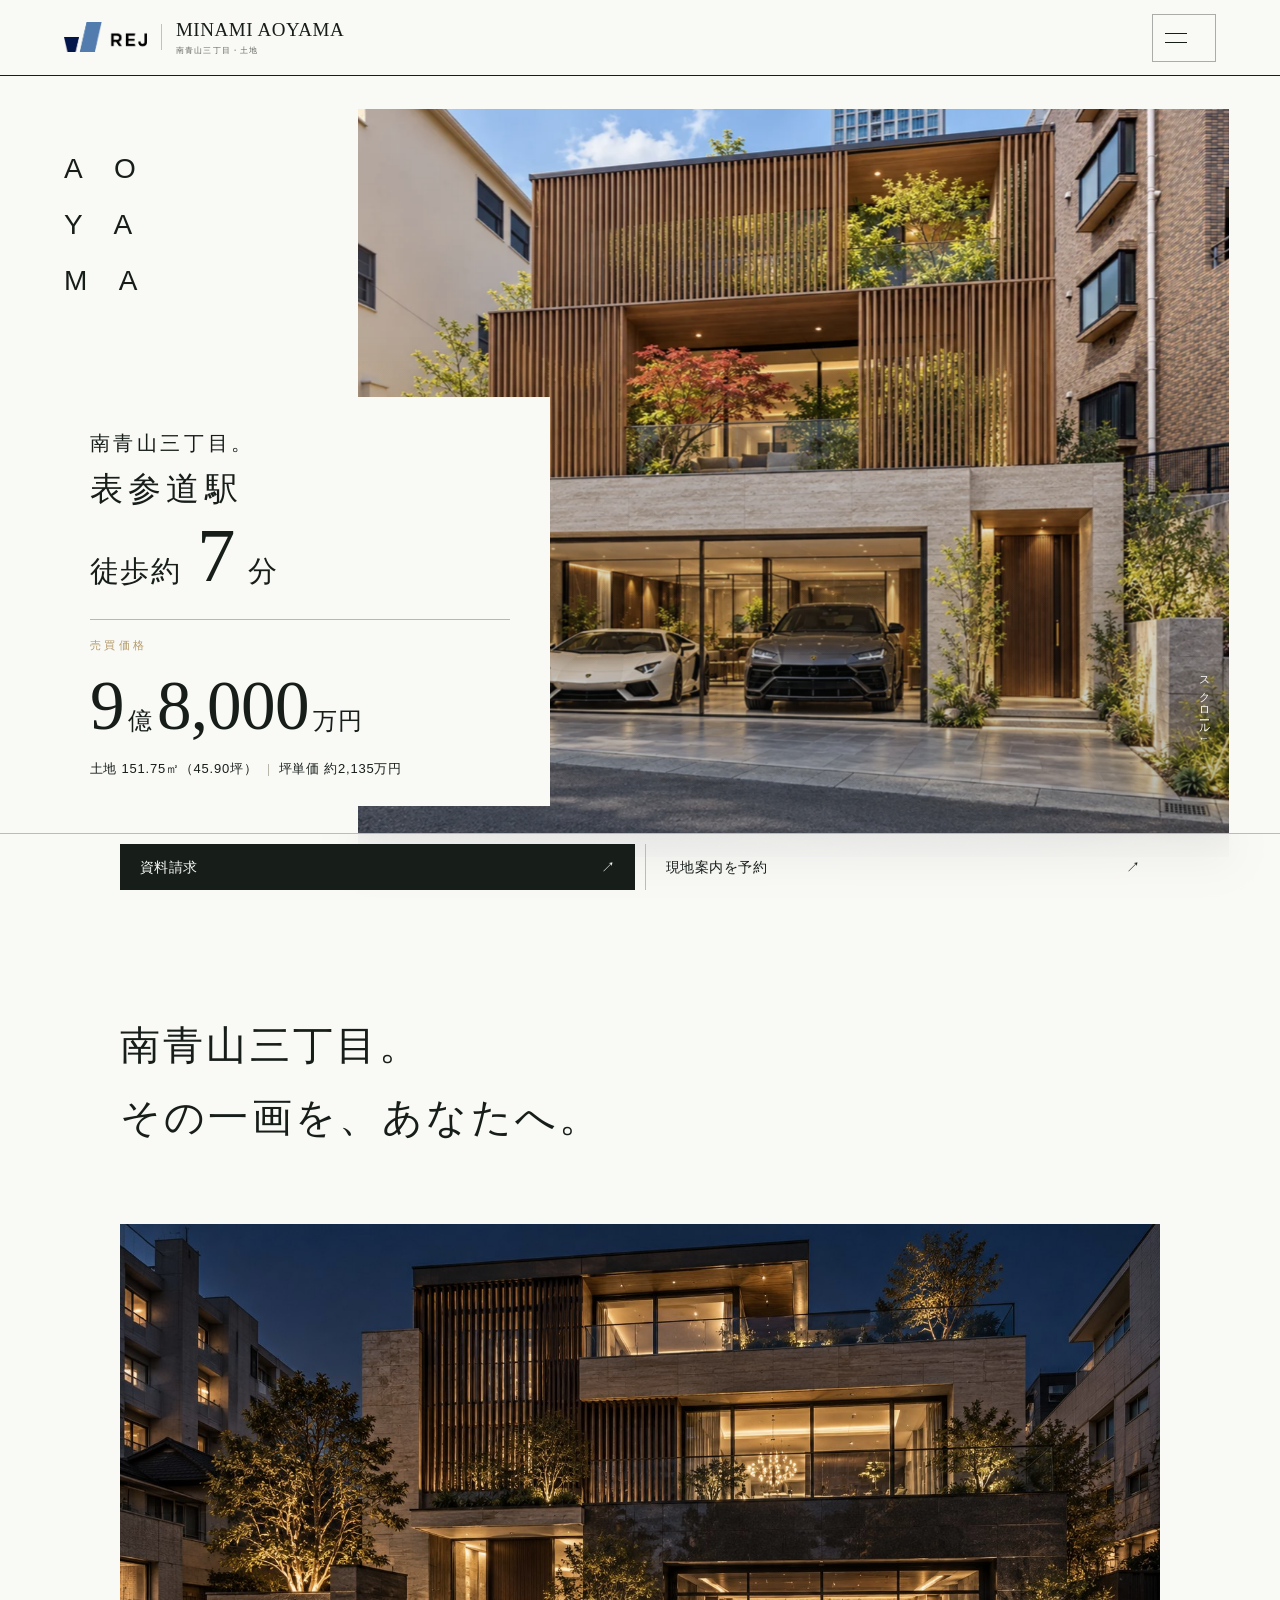
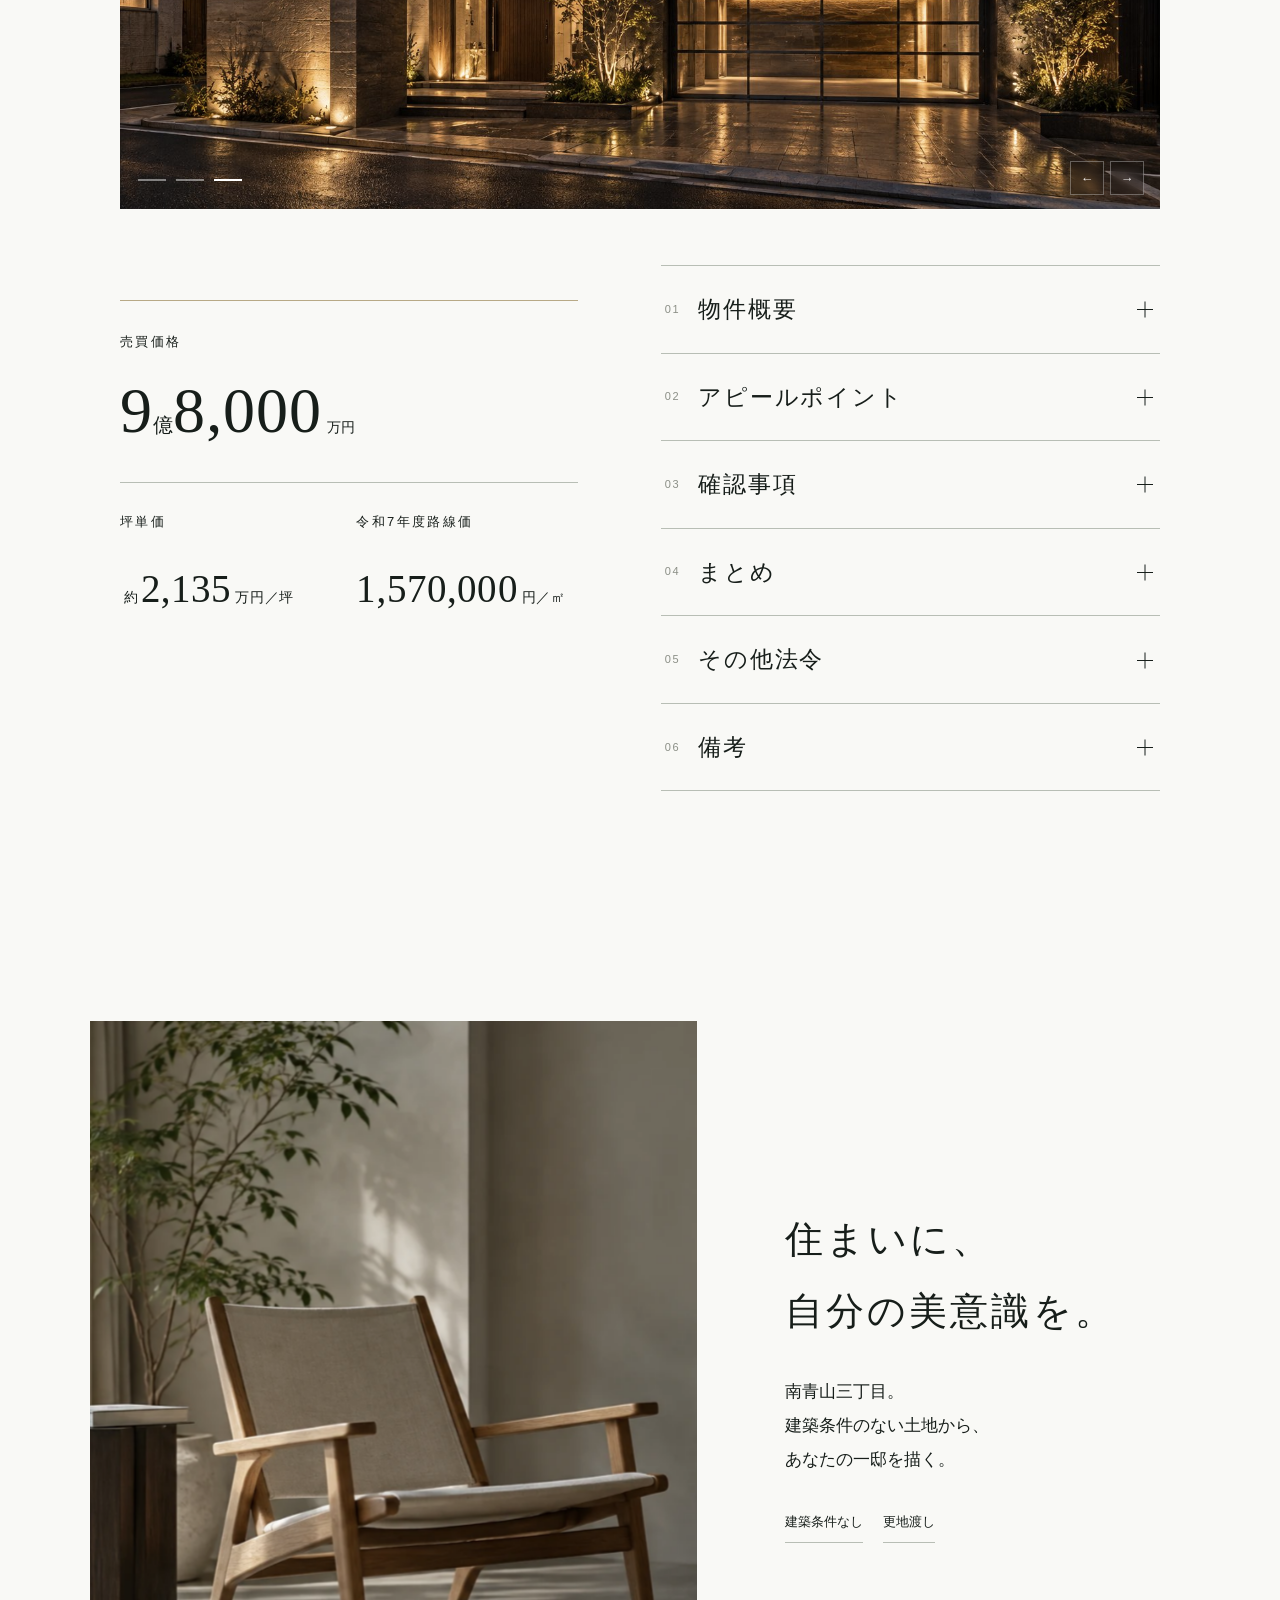
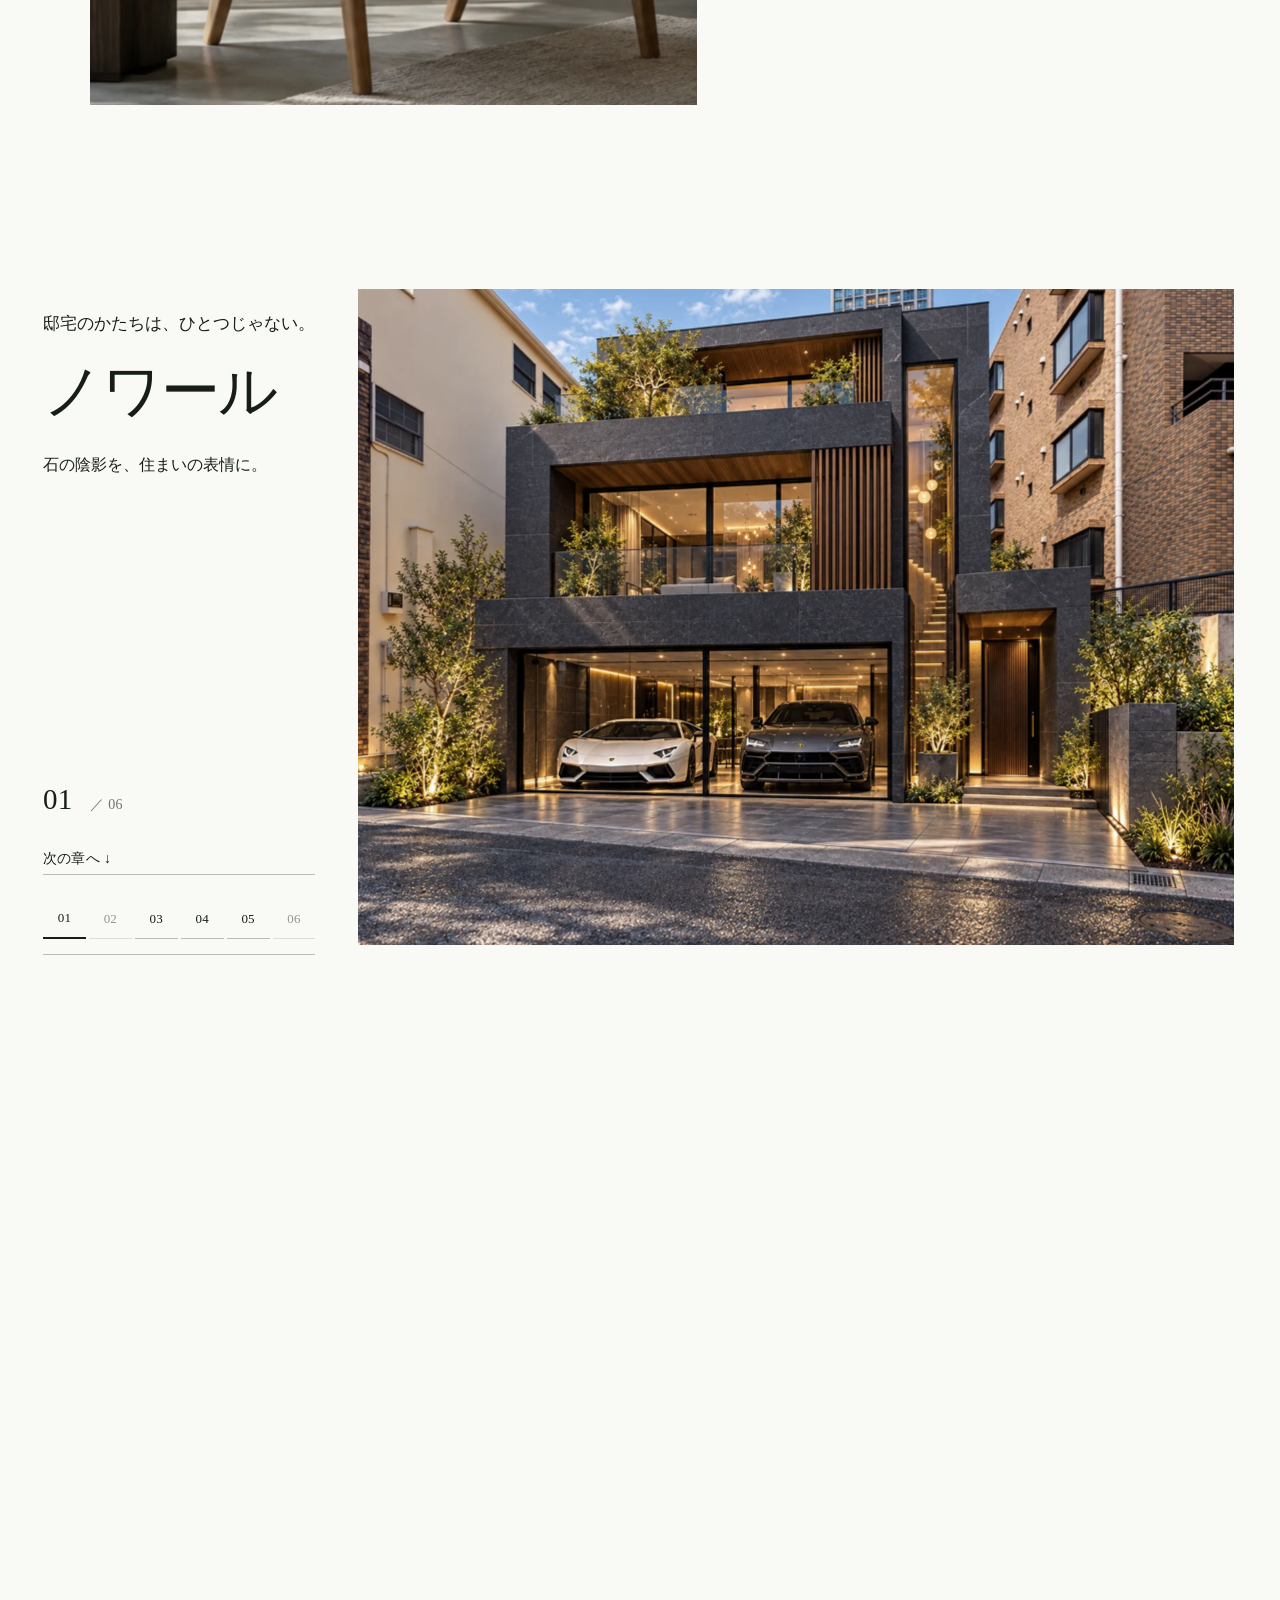
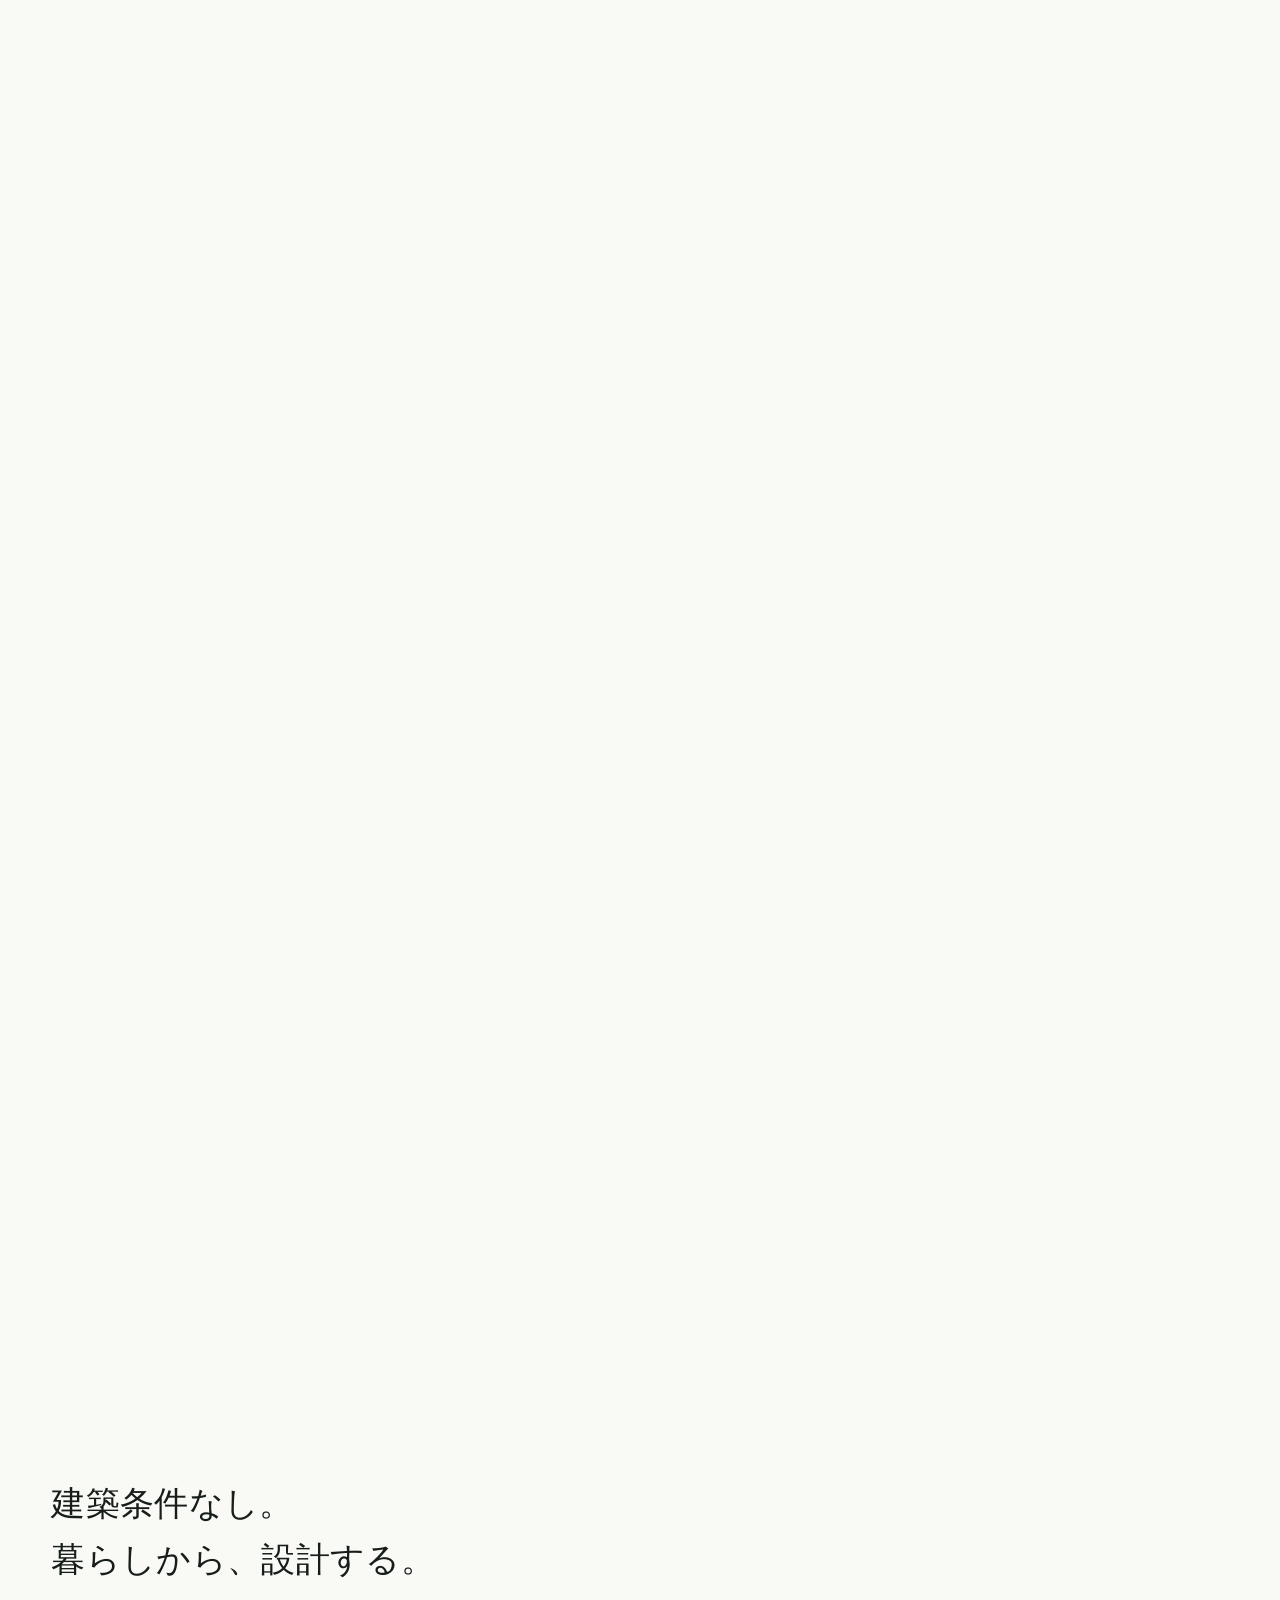
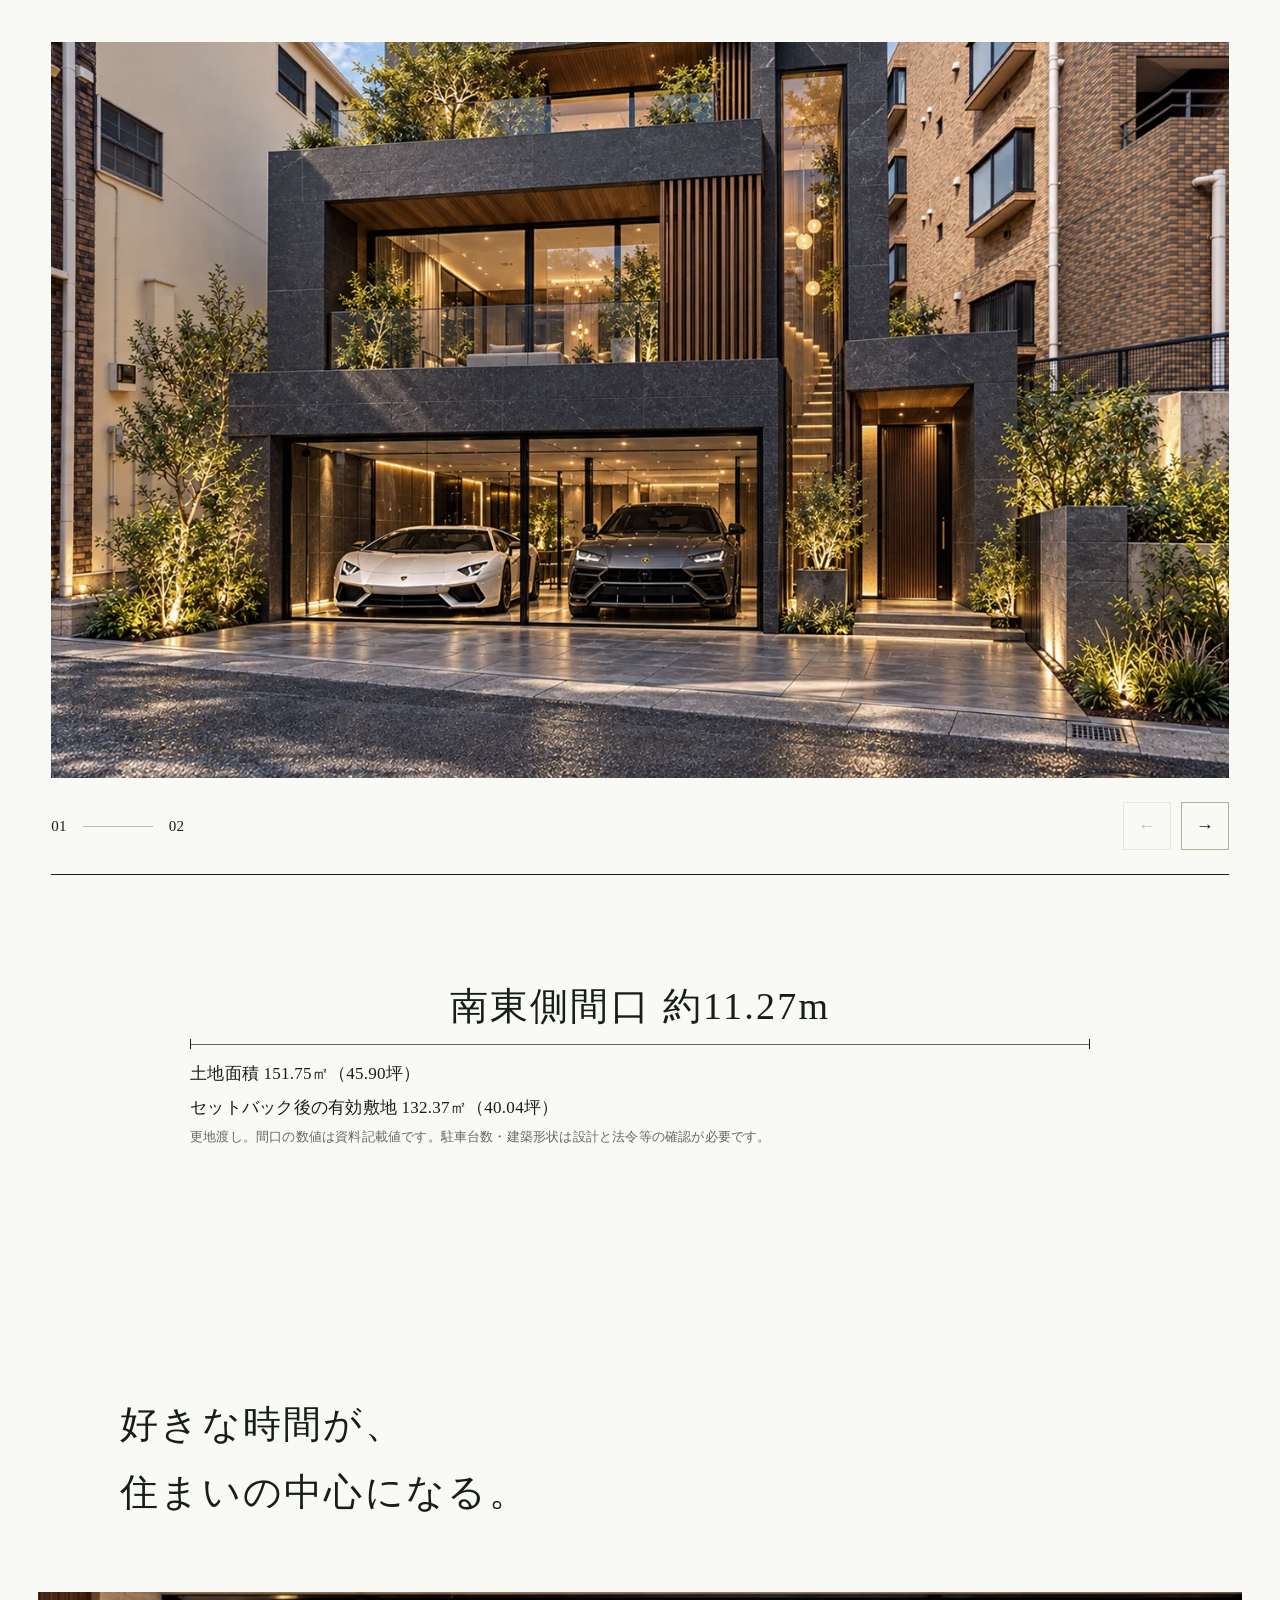
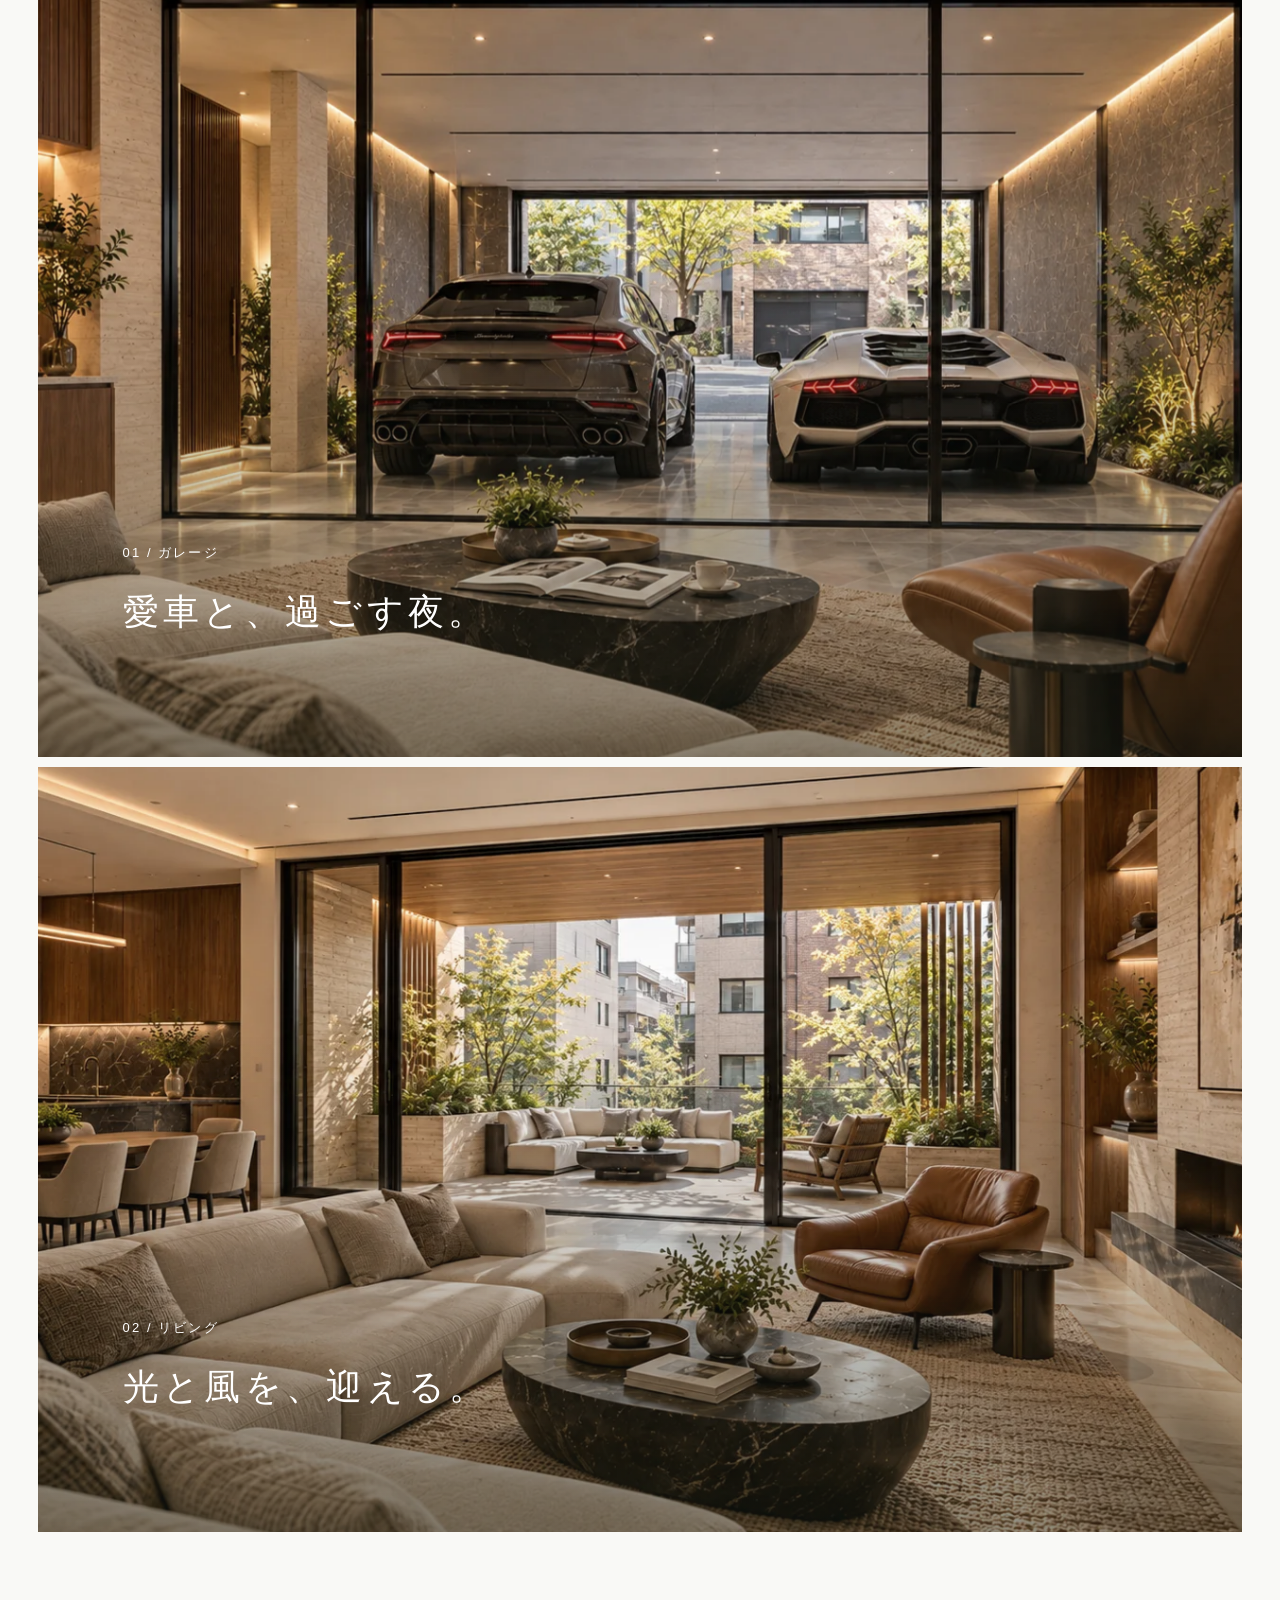
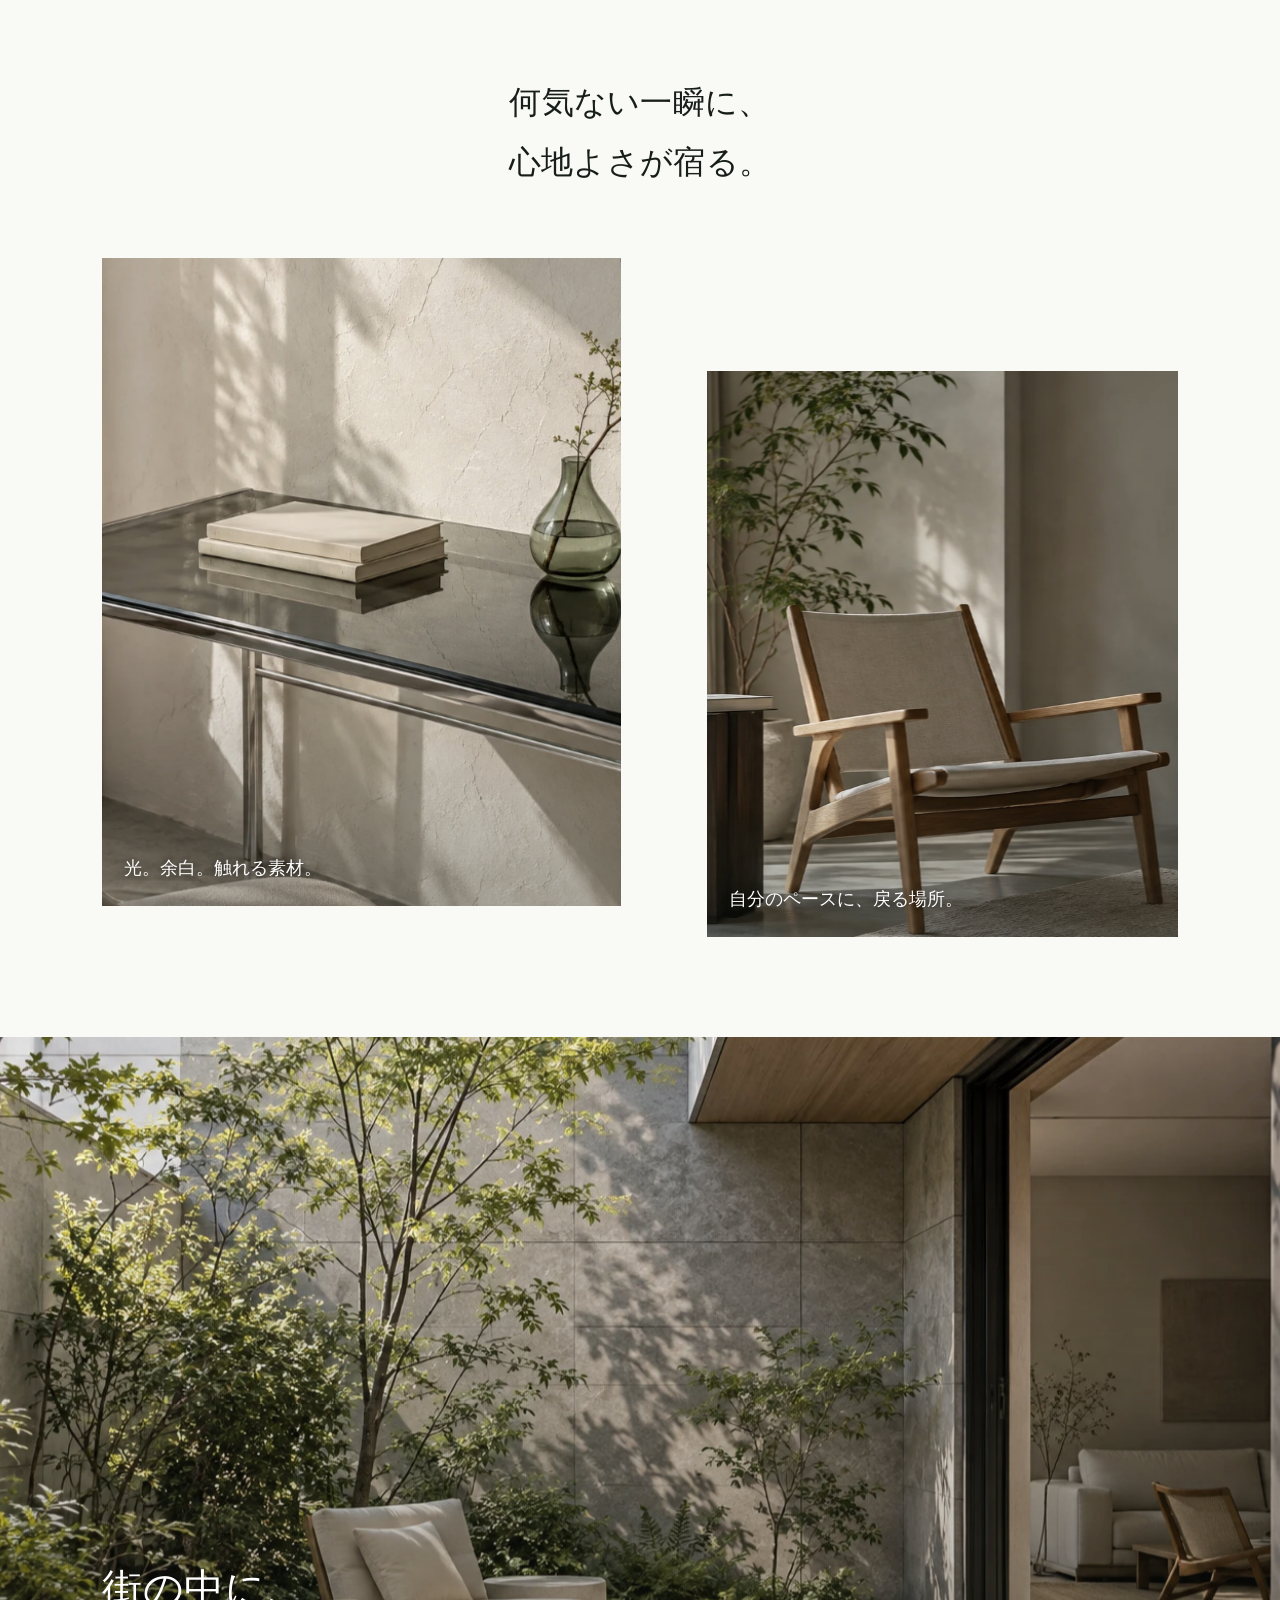
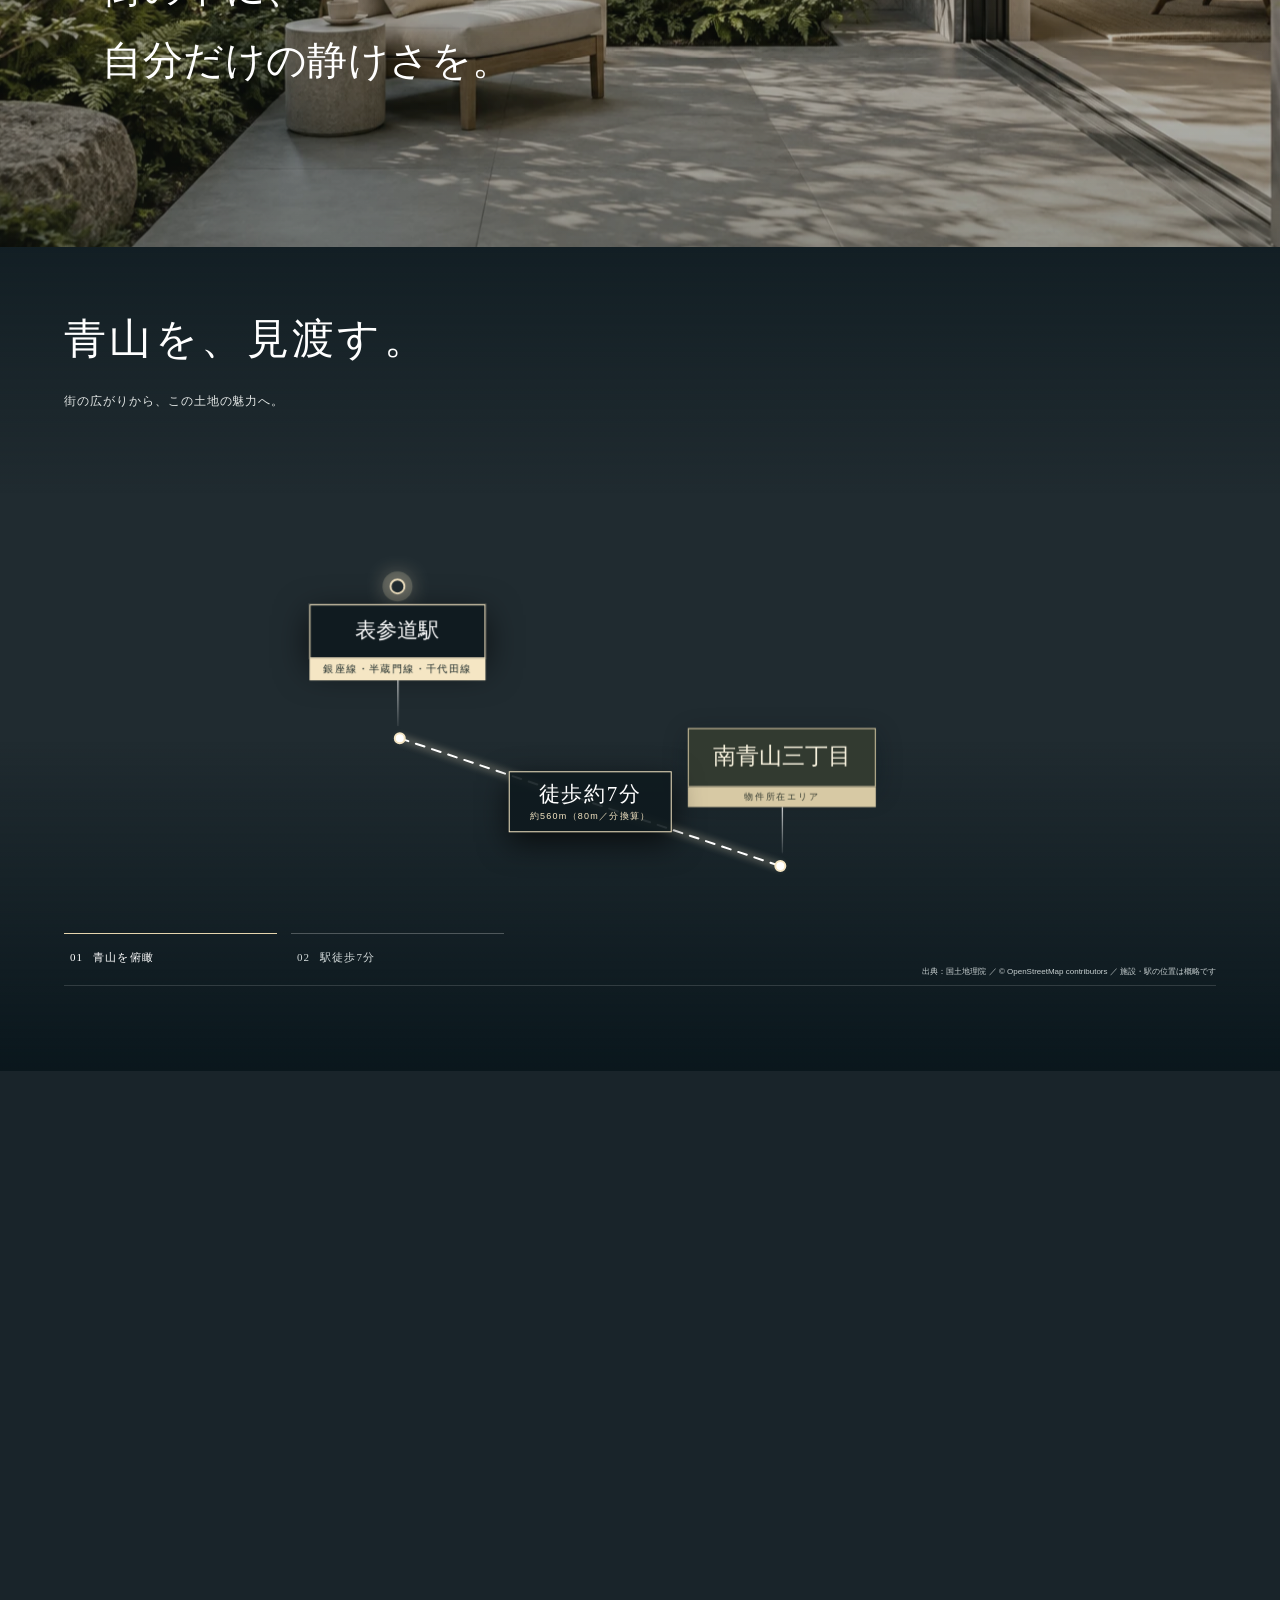
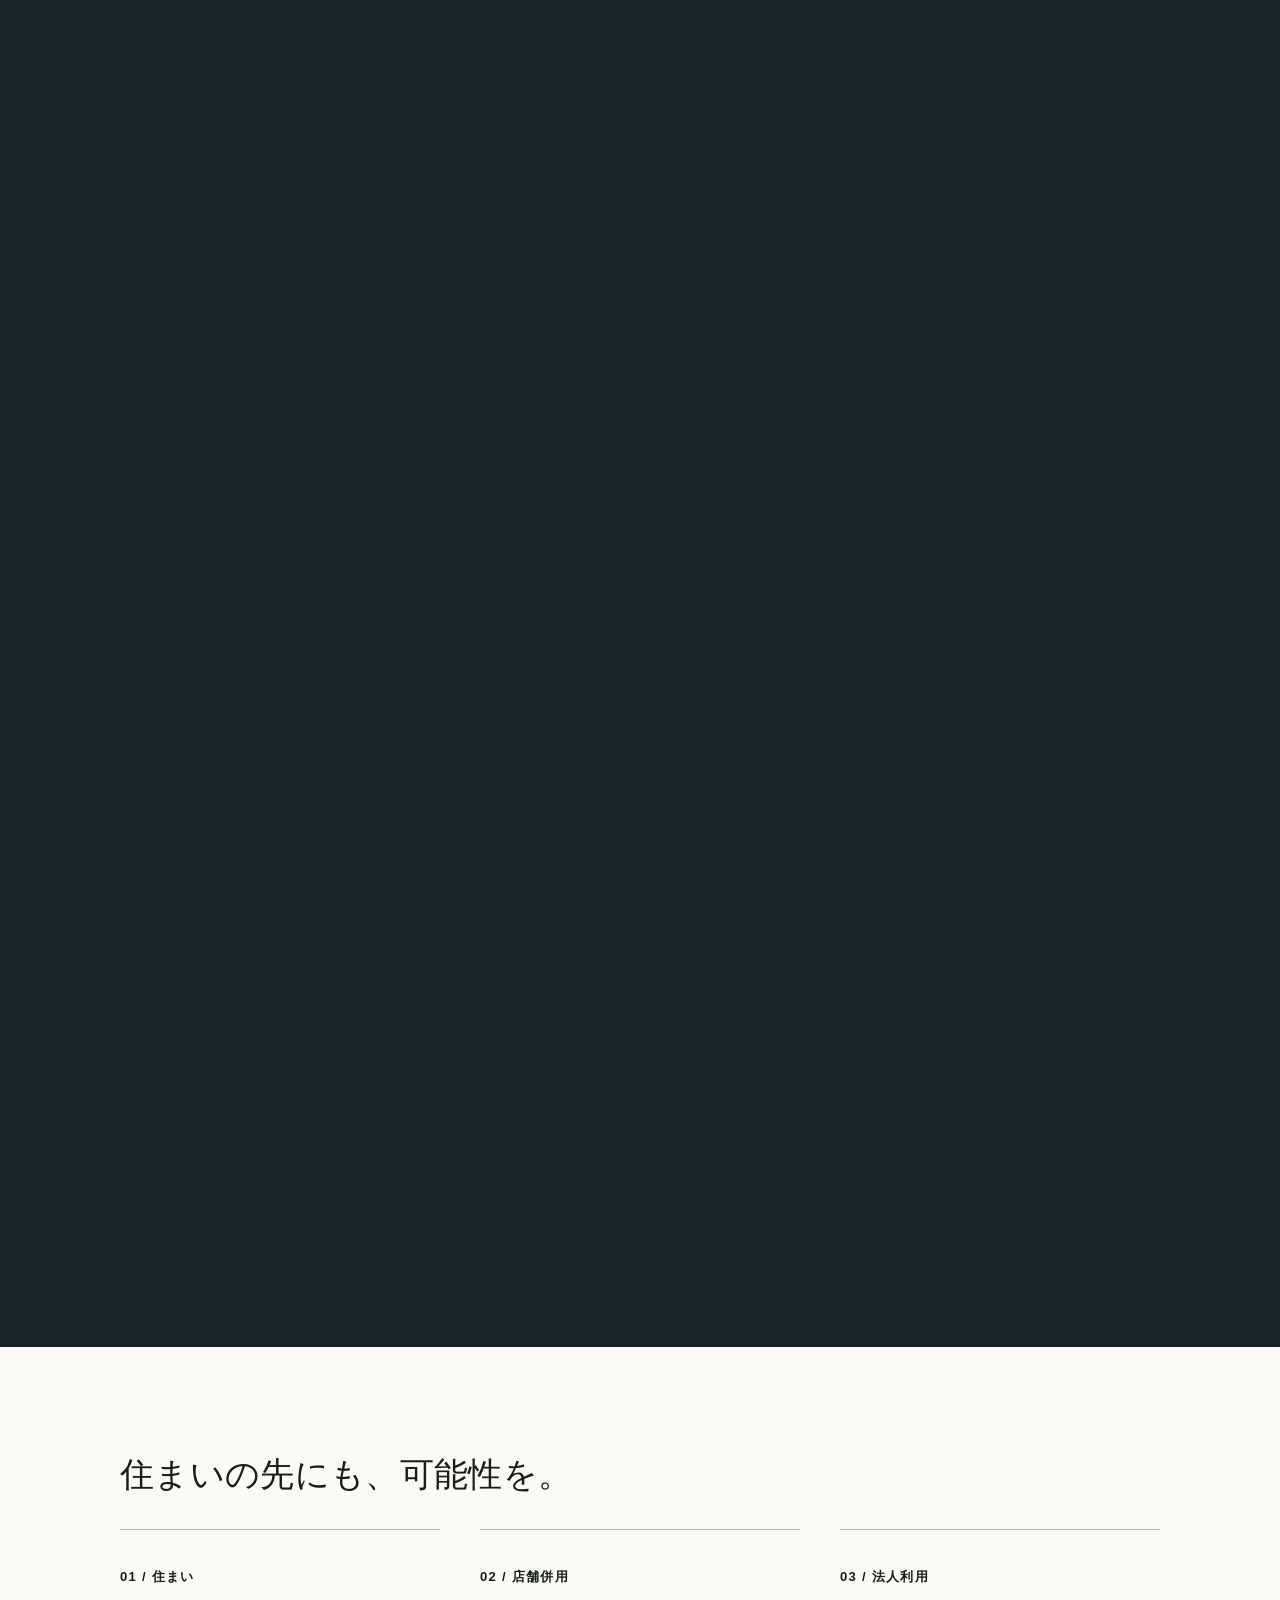
==== commit 4bad5f87: "Company link only in the menu, same size as other items Co-Authored-By: Claude Opus 5.5 <noreply@ant" ====
--- a/index.html
+++ b/index.html
@@ -1,3 +1,3 @@
 <!DOCTYPE html>
 
-<html lang="ja"><head><meta charset="utf-8"/><link rel="icon" type="image/png" sizes="32x32" href="assets/brand/icon-32.png"/><link rel="apple-touch-icon" href="assets/brand/icon-180.png"/><meta name="robots" content="noindex,nofollow"/><meta content="width=device-width,initial-scale=1,viewport-fit=cover" name="viewport"/><title>南青山三丁目｜土地 45.90坪</title><link href="https://fonts.googleapis.com/css2?family=Cormorant+Garamond:wght@400;500&amp;display=swap" rel="stylesheet"/><link href="css/style.css?v=1" rel="stylesheet"/><link href="css/variants.css?v=1" rel="stylesheet"/><link href="css/photo-v2.css?v=1" rel="stylesheet"/><link href="css/design-v3.css?v=1" rel="stylesheet"/><link href="css/luxury-v4.css?v=1" rel="stylesheet"/><link href="css/aerial-v5.css?v=1" rel="stylesheet"/><link href="css/final-ac.css?v=1" rel="stylesheet"/><link href="css/c-final.css?v=18" rel="stylesheet"/></head><body class="variant-c photo-v2 design-v3 luxury-v4 final-ac"><header class="header"><a class="logo logo-brand" href="#" aria-label="REJ 南青山三丁目"><img class="logo-rej" alt="REJ" src="assets/brand/rej-logo.png" width="373" height="135"/><span class="logo-sep" aria-hidden="true"></span><span class="logo-name">MINAMI AOYAMA<small>南青山三丁目・土地</small></span></a><nav><a href="#intro">コンセプト</a><a href="#plans">建築デザイン</a><a href="#location">ロケーション</a><a href="#outline">物件概要</a></nav><a class="header-company" href="https://rej-inc.co.jp/about/outline.html" target="_blank" rel="noopener">会社概要<span aria-hidden="true">↗</span></a><button aria-controls="mobile-menu" aria-expanded="false" aria-label="メニューを開く" class="menu-btn" type="button">メニュー ＋</button></header><nav class="mobile-menu" hidden="" id="mobile-menu"><a href="#intro">コンセプト</a><a href="#plans">建築デザイン</a><a href="#location">ロケーション</a><a href="#outline">物件概要</a><a href="contact.html?type=%E8%B3%87%E6%96%99%E8%AB%8B%E6%B1%82">資料請求・現地案内</a><a class="menu-company" href="https://rej-inc.co.jp/about/outline.html" target="_blank" rel="noopener">会社概要 ↗</a></nav><main><section class="hero photo-hero editorial-photo"><div class="photo-hero-media"><img alt="木格子の参考外観CG" fetchpriority="high" src="assets/plan-4.webp"/></div><div aria-hidden="true" class="editorial-mark">A O<br/>Y A<br/>M A</div><div class="minimal-title"><h1>南青山三丁目。</h1><p class="station-hero"><span class="station-name">表参道駅</span><span class="station-time"><span>徒歩約</span><strong>7</strong><span>分</span></span></p><div class="hero-price"><span class="hero-price-label">売買価格</span><p class="hero-price-num"><strong>9</strong><span class="u">億</span><strong>8,000</strong><span class="u">万円</span></p><p class="hero-price-meta">土地 151.75㎡（45.90坪）<i></i>坪単価 約2,135万円</p></div></div><a class="hero-scroll" href="#outline">スクロール ↓</a></section><section class="estate" id="outline"><div class="estate-heading wrap"><h2>南青山三丁目。<br/>その一画を、あなたへ。</h2></div><div class="site3d-wrap wrap"><div class="view-slider" id="views" aria-roledescription="カルーセル" aria-label="建物と青山の風景イメージ"><div class="view-track"><figure class="view-slide" data-src="assets/views/view-01.jpg"><img alt="南青山の街並みに建つ邸宅の外観イメージ" src="assets/views/view-01.jpg"/></figure><figure class="view-slide" data-src="assets/views/view-02.jpg"><img alt="屋上から望む青山の夕景イメージ" loading="lazy" src="assets/views/view-02.jpg"/></figure><figure class="view-slide" data-src="assets/views/view-03.jpg"><img alt="夜の邸宅の外観イメージ" loading="lazy" src="assets/views/view-03.jpg"/></figure></div><button class="view-arrow prev" type="button" aria-label="前の画像">←</button><button class="view-arrow next" type="button" aria-label="次の画像">→</button><div class="view-dots"></div></div></div><div class="estate-layout wrap"><div class="estate-visual"><div class="estate-price"><span>売買価格</span><p><strong>9</strong>億<strong>8,000</strong><small>万円</small></p></div><div class="estate-area"><div><span>坪単価</span><p><small class="pre">約</small>2,135<small>万円／坪</small></p></div><div><span>令和7年度路線価</span><p>1,570,000<small>円／㎡</small></p></div></div></div><div class="estate-information"><details class="estate-acc"><summary><span class="acc-no">01</span><span class="acc-title">物件概要</span><i class="acc-icon" aria-hidden="true"></i></summary><div class="acc-body"><dl><div><dt>物件種別</dt><dd>土地</dd></div><div><dt>所在地</dt><dd>港区南青山三丁目</dd></div><div><dt>交通</dt><dd>東京メトロ銀座線・半蔵門線・千代田線「表参道」駅 徒歩約7分</dd></div><div><dt>土地面積</dt><dd>151.75㎡（45.90坪）</dd></div><div><dt>実測面積</dt><dd>155.00㎡</dd></div><div><dt>有効敷地面積</dt><dd>132.37㎡（40.04坪）</dd></div><div><dt>セットバック部分</dt><dd>19.38㎡</dd></div><div><dt>地目</dt><dd>宅地</dd></div><div><dt>権利</dt><dd>所有権</dd></div><div><dt>用途地域</dt><dd>第二種中高層住居専用地域</dd></div><div><dt>建ぺい率</dt><dd>60%</dd></div><div><dt>容積率</dt><dd>300%</dd></div><div><dt>幅員</dt><dd>南東側 約4.0m</dd></div><div><dt>間口</dt><dd>南東側 約11.27m</dd></div><div><dt>現況</dt><dd>更地渡し</dd></div><div><dt>取引態様</dt><dd>売主代理</dd></div></dl></div></details><details class="estate-acc"><summary><span class="acc-no">02</span><span class="acc-title">アピールポイント</span><i class="acc-icon" aria-hidden="true"></i></summary><div class="acc-body"><ul class="acc-list"><li>「表参道」駅徒歩7分、南青山三丁目アドレスの希少な戸建て用地</li><li>建築条件なしの更地渡しで、邸宅を中心に自由度の高い建築計画が可能</li><li>南東側間口約11.27mを確保し、1階店舗・ギャラリー等を取り入れた計画も検討余地</li></ul></div></details><details class="estate-acc"><summary><span class="acc-no">03</span><span class="acc-title">確認事項</span><i class="acc-icon" aria-hidden="true"></i></summary><div class="acc-body"><ul class="acc-list"><li>公簿45.90坪に対してセットバック後の有効敷地面積は40.04坪となり、実質的な建築利用面積が縮小</li><li>前面道路幅員約4.0m、容積率低減係数0.4のため、指定容積率300%をそのまま消化できない点に注意</li><li>販売価格9億8,000万円と高額帯のため、出口は南青山の立地価値を評価する富裕層・法人需要が中心</li></ul></div></details><details class="estate-acc"><summary><span class="acc-no">04</span><span class="acc-title">まとめ</span><i class="acc-icon" aria-hidden="true"></i></summary><div class="acc-body"><ul class="acc-list"><li>表参道・外苑前を生活圏とする南青山三丁目の希少な更地案件</li><li>約46坪の土地に対し、建築条件なし・間口約11.27mという自由度が大きな強み</li><li>取得検討時はセットバック後の有効面積、道路幅員による容積率制限、建築可能ボリュームの精査が重要</li></ul></div></details><details class="estate-acc"><summary><span class="acc-no">05</span><span class="acc-title">その他法令</span><i class="acc-icon" aria-hidden="true"></i></summary><div class="acc-body"><p>準防火地域、24m第三種高度地区、日影規制3時間−2時間／測定面4m、容積率低減係数0.4、道路斜線勾配1.25、隣地斜線勾配1.25・立ち上がり高さ20m</p></div></details><details class="estate-acc"><summary><span class="acc-no">06</span><span class="acc-title">備考</span><i class="acc-icon" aria-hidden="true"></i></summary><div class="acc-body"><p>建築条件なし、土地境界確認書あり、参考建築プラン・建築CGあり</p></div></details></div></div></section><section class="photo-intro" id="intro"><div class="intro-photo" data-parallax="medium"><img alt="自然光と木の家具があるラウンジの暮らしイメージ" loading="lazy" src="assets/mood/quiet-lounge-v2.webp"/></div><div class="intro-copy"><h2>住まいに、<br/>自分の美意識を。</h2><p>南青山三丁目。<br/>建築条件のない土地から、<br/>あなたの一邸を描く。</p><div class="intro-tags"><span>建築条件なし</span><span>更地渡し</span></div></div></section><section aria-label="スクロールで見る6つの参考建築プラン" class="pinned-plans" id="plans"><div class="pin-scene"><div class="pin-visual"><figure aria-hidden="false" class="pin-slide is-active" data-index="0"><img alt="ノワール：参考外観CG" decoding="async" src="assets/plan-1.webp"/></figure><figure aria-hidden="true" class="pin-slide" data-index="1"><img alt="カーブ：参考外観CG" decoding="async" src="assets/plan-2.webp"/></figure><figure aria-hidden="true" class="pin-slide" data-index="2"><img alt="テラス：参考外観CG" decoding="async" src="assets/plan-3.webp"/></figure><figure aria-hidden="true" class="pin-slide" data-index="3"><img alt="格子：参考外観CG" decoding="async" src="assets/plan-4.webp"/></figure><figure aria-hidden="true" class="pin-slide" data-index="4"><img alt="コンクリート：参考外観CG" decoding="async" src="assets/plan-5.webp"/></figure><figure aria-hidden="true" class="pin-slide" data-index="5"><img alt="トラバーチン：参考外観CG" decoding="async" src="assets/plan-6.webp"/></figure></div><div class="pin-copy"><div class="pin-chapter"><p class="pin-kicker">邸宅のかたちは、ひとつじゃない。</p><h2 id="pin-title">ノワール</h2><p id="pin-description">石の陰影を、住まいの表情に。</p></div><div class="pin-controls"><div class="pin-counter"><strong id="pin-number">01</strong><span>／ 06</span><a href="#after-plans">次の章へ ↓</a></div><div aria-label="参考プランを選ぶ" class="pin-dots"><button aria-label="1：ノワールを見る" aria-pressed="true" data-chapter="0" type="button"><span>01</span></button><button aria-label="2：カーブを見る" aria-pressed="false" data-chapter="1" type="button"><span>02</span></button><button aria-label="3：テラスを見る" aria-pressed="false" data-chapter="2" type="button"><span>03</span></button><button aria-label="4：格子を見る" aria-pressed="false" data-chapter="3" type="button"><span>04</span></button><button aria-label="5：コンクリートを見る" aria-pressed="false" data-chapter="4" type="button"><span>05</span></button><button aria-label="6：トラバーチンを見る" aria-pressed="false" data-chapter="5" type="button"><span>06</span></button></div><div class="pin-progress"><span></span></div></div></div></div></section><div class="plan-disclaimer wrap" id="after-plans"></div><section class="" id="land"><div class="wrap"><h2>建築条件なし。<br/>暮らしから、設計する。</h2><div aria-label="敷地・建築の3Dイメージ" aria-roledescription="カルーセル" class="site-carousel"><figure aria-label="1 / 2" class="site-slide" id="site-slide-1" role="group"><img alt="ノワールの参考建築CG" loading="eager" src="assets/plan-1.webp"/></figure><figure aria-label="2 / 2" class="site-slide" id="site-slide-2" role="group"><img alt="建築の3D参考イメージ" loading="eager" src="assets/plan-5.webp"/></figure></div><div class="site-controls"><div class="site-pagination"><span aria-live="polite" class="site-current">01</span><span class="site-rule"></span><span>02</span></div><div class="site-arrows"><button aria-label="前の3Dイメージ" data-site-step="-1" type="button">←</button><button aria-label="次の3Dイメージ" data-site-step="1" type="button">→</button></div></div><div class="frontage"><div class="dimension">南東側間口 約11.27m</div><p>土地面積 151.75㎡（45.90坪）<br/>セットバック後の有効敷地 132.37㎡（40.04坪）</p><p class="note">更地渡し。間口の数値は資料記載値です。駐車台数・建築形状は設計と法令等の確認が必要です。</p></div></div></section><section class="cinematic-living" id="living"><div class="living-intro wrap"><h2>好きな時間が、<br/>住まいの中心になる。</h2></div><article class="living-panel" data-parallax="large"><div class="living-image"><img alt="愛車を眺めるガレージリビングの参考CG" loading="lazy" src="assets/garage.webp"/></div><div class="living-caption"><span>01 / ガレージ</span><h3>愛車と、過ごす夜。</h3></div></article><article class="living-panel second" data-parallax="large"><div class="living-image"><img alt="テラス続きのリビング参考CG" loading="lazy" src="assets/living.webp"/></div><div class="living-caption"><span>02 / リビング</span><h3>光と風を、迎える。</h3></div></article></section><section class="atmosphere" id="atmosphere"><div class="atmosphere-head wrap"><h2>何気ない一瞬に、<br/>心地よさが宿る。</h2></div><div class="mood-grid"><figure data-parallax="medium"><img alt="リネン・ガラス・家具の静かな質感を表す生成イメージ" loading="lazy" src="assets/mood/still-life-v2.webp"/><figcaption>光。余白。触れる素材。</figcaption></figure><figure data-parallax="medium"><img alt="自然光に包まれたラウンジの生成イメージ" loading="lazy" src="assets/mood/quiet-lounge-v2.webp"/><figcaption>自分のペースに、戻る場所。</figcaption></figure></div></section><section class="terrace-scene" data-parallax="large" id="terrace"><div class="terrace-image"><img alt="石と植栽に囲まれた小さなテラスの生成イメージ" loading="lazy" src="assets/mood/terrace-soft-v2.webp"/></div><div class="terrace-copy"><h2>街の中に、<br/>自分だけの静けさを。</h2></div></section><section aria-label="青山の航空写真とアクセス" class="aerial-story" id="location"><div class="aerial-stage" data-chapter="0"><div aria-label="実際の航空写真と建物形状を用いた青山周辺の立体ビュー" class="aerial-canvas" role="img"></div><div class="aerial-labels"></div><div class="aerial-heading"><span class="aerial-kicker">AOYAMA, FROM ABOVE</span><h2 class="aerial-title">青山を、見渡す。</h2><p class="aerial-description">街の広がりから、この土地の魅力へ。</p></div><div class="aerial-loading" role="status">AOYAMA / 航空写真を読み込み中</div><div class="aerial-bottom"><div aria-label="航空写真の表示段階" class="aerial-steps"><button aria-pressed="true" data-geo-chapter="0" type="button"><b>01</b>青山を俯瞰</button><button aria-pressed="false" data-geo-chapter="1" type="button"><b>02</b>駅徒歩7分</button></div><p class="aerial-credit">出典：<a href="https://maps.gsi.go.jp/development/ichiran.html" rel="noopener" target="_blank">国土地理院</a> ／ <a href="https://www.openstreetmap.org/copyright" rel="noopener" target="_blank">© OpenStreetMap contributors</a> ／ 施設・駅の位置は概略です</p></div><div class="aerial-progress"><span></span></div></div></section><section class="" id="possibilities"><div class="wrap"><h2>住まいの先にも、可能性を。</h2><div class="possibilities"><article><b>01 / 住まい</b><h3>自邸・役員邸</h3><p>プライベートな暮らしと、ゲストを迎える空間を検討。</p></article><article><b>02 / 店舗併用</b><h3>ギャラリー・店舗併用</h3><p>住居と仕事場を組み合わせる活用を検討。</p></article><article><b>03 / 法人利用</b><h3>法人保有・事業利用</h3><p>自社拠点や将来の売却を含め、保有目的に応じて検討。</p></article></div><p class="note">用途・営業形態によって法令等の制限があります。各用途の可否は個別確認が必要です。将来の資産価値・収益・売却を保証するものではありません。</p></div></section><section class="volume" id="volume"><div class="wrap"><h2>建てられる大きさを、<br/>正確に知ることから。</h2><div class="volume-editorial"><div class="volume-box designed-volume"><figure class="volume-photo"><img alt="建築ボリュームの参考イメージ" loading="lazy" src="assets/plan-6.webp"/></figure><span>セットバック後の有効敷地</span><strong>132.37㎡ / 40.04坪</strong><p>土地面積151.75㎡に対し、セットバック部分は19.38㎡です。</p></div><div class="volume-box designed-volume"><figure class="volume-photo"><img alt="建築の検討イメージ" loading="lazy" src="assets/plan-5.webp"/></figure><span>前面道路と建築ボリューム</span><strong>南東側道路 約4.0m</strong><p>指定容積率300%をそのまま利用できない場合があります。構成資料の延床約210㎡前後は設計確認前の目安です。</p></div></div><p class="note">ガレージ・地下室の床面積の扱いを含め、建築ボリュームは法令、敷地条件、設計により異なります。詳細は設計士等による確認が必要です。数値・適用条件の確認後に検討書をご案内します。</p><a class="btn" data-request="資料請求" href="contact.html?type=%E8%B3%87%E6%96%99%E8%AB%8B%E6%B1%82" style="margin-top:24px">建築ボリューム検討書を請求する</a></div></section><section class="cta-final" id="contact"><div class="cta-grid"><div class="cta-copy"><h2 class="cta-display"><span class="l1">プライベート</span><span class="l2"><span class="cta-jp">この土地から始まる、<br/>あなただけの計画を。</span><i class="cta-rule" aria-hidden="true"></i><span>ご案内</span></span></h2><div class="cta-actions"><a class="cta-row" href="contact.html?type=%E8%B3%87%E6%96%99%E8%AB%8B%E6%B1%82"><span class="cta-label">資料請求</span><span class="cta-arrow" aria-hidden="true"><svg viewBox="0 0 24 24"><path d="M5 19 19 5M9 5h10v10"/></svg></span></a><a class="cta-row" href="contact.html?type=%E7%8F%BE%E5%9C%B0%E6%A1%88%E5%86%85"><span class="cta-label">現地案内を予約</span><span class="cta-arrow" aria-hidden="true"><svg viewBox="0 0 24 24"><path d="M5 19 19 5M9 5h10v10"/></svg></span></a></div></div></div></section></main><footer class="site-footer"><div class="site-footer-inner"><a class="site-footer-logo" href="https://rej-inc.co.jp/" target="_blank" rel="noopener" aria-label="REJ株式会社 公式サイト"><img alt="REJ" src="assets/brand/rej-logo.png" width="373" height="135"/></a><nav class="site-footer-nav" aria-label="フッター"><a href="https://rej-inc.co.jp/about/outline.html" target="_blank" rel="noopener">会社概要 ↗</a><a href="contact.html?type=%E8%B3%87%E6%96%99%E8%AB%8B%E6%B1%82">資料請求・現地案内</a><a href="#outline">物件概要</a></nav><small class="site-footer-copy">© REJ株式会社</small></div></footer><div aria-label="お問い合わせ" class="sticky"><a class="btn primary" data-request="資料請求" href="contact.html?type=%E8%B3%87%E6%96%99%E8%AB%8B%E6%B1%82">資料請求</a><a class="btn" data-request="現地案内" href="contact.html?type=%E7%8F%BE%E5%9C%B0%E6%A1%88%E5%86%85">現地案内を予約</a></div><script src="js/app.js?v=1"></script><script src="js/motion.js?v=2"></script><script src="js/design-v3.js?v=1"></script><script src="js/luxury-v4.js?v=1"></script><script src="js/slot.js?v=2"></script><script src="js/aerial-v5.js?v=2" type="module"></script><script src="js/final-ac.js?v=1"></script><script src="js/view-slider.js?v=1"></script></body></html>+<html lang="ja"><head><meta charset="utf-8"/><link rel="icon" type="image/png" sizes="32x32" href="assets/brand/icon-32.png"/><link rel="apple-touch-icon" href="assets/brand/icon-180.png"/><meta name="robots" content="noindex,nofollow"/><meta content="width=device-width,initial-scale=1,viewport-fit=cover" name="viewport"/><title>南青山三丁目｜土地 45.90坪</title><link href="https://fonts.googleapis.com/css2?family=Cormorant+Garamond:wght@400;500&amp;display=swap" rel="stylesheet"/><link href="css/style.css?v=1" rel="stylesheet"/><link href="css/variants.css?v=1" rel="stylesheet"/><link href="css/photo-v2.css?v=1" rel="stylesheet"/><link href="css/design-v3.css?v=1" rel="stylesheet"/><link href="css/luxury-v4.css?v=1" rel="stylesheet"/><link href="css/aerial-v5.css?v=1" rel="stylesheet"/><link href="css/final-ac.css?v=1" rel="stylesheet"/><link href="css/c-final.css?v=19" rel="stylesheet"/></head><body class="variant-c photo-v2 design-v3 luxury-v4 final-ac"><header class="header"><a class="logo logo-brand" href="#" aria-label="REJ 南青山三丁目"><img class="logo-rej" alt="REJ" src="assets/brand/rej-logo.png" width="373" height="135"/><span class="logo-sep" aria-hidden="true"></span><span class="logo-name">MINAMI AOYAMA<small>南青山三丁目・土地</small></span></a><nav><a href="#intro">コンセプト</a><a href="#plans">建築デザイン</a><a href="#location">ロケーション</a><a href="#outline">物件概要</a></nav><button aria-controls="mobile-menu" aria-expanded="false" aria-label="メニューを開く" class="menu-btn" type="button">メニュー ＋</button></header><nav class="mobile-menu" hidden="" id="mobile-menu"><a href="#intro">コンセプト</a><a href="#plans">建築デザイン</a><a href="#location">ロケーション</a><a href="#outline">物件概要</a><a href="contact.html?type=%E8%B3%87%E6%96%99%E8%AB%8B%E6%B1%82">資料請求・現地案内</a><a class="menu-company" href="https://rej-inc.co.jp/about/outline.html" target="_blank" rel="noopener">会社概要 ↗</a></nav><main><section class="hero photo-hero editorial-photo"><div class="photo-hero-media"><img alt="木格子の参考外観CG" fetchpriority="high" src="assets/plan-4.webp"/></div><div aria-hidden="true" class="editorial-mark">A O<br/>Y A<br/>M A</div><div class="minimal-title"><h1>南青山三丁目。</h1><p class="station-hero"><span class="station-name">表参道駅</span><span class="station-time"><span>徒歩約</span><strong>7</strong><span>分</span></span></p><div class="hero-price"><span class="hero-price-label">売買価格</span><p class="hero-price-num"><strong>9</strong><span class="u">億</span><strong>8,000</strong><span class="u">万円</span></p><p class="hero-price-meta">土地 151.75㎡（45.90坪）<i></i>坪単価 約2,135万円</p></div></div><a class="hero-scroll" href="#outline">スクロール ↓</a></section><section class="estate" id="outline"><div class="estate-heading wrap"><h2>南青山三丁目。<br/>その一画を、あなたへ。</h2></div><div class="site3d-wrap wrap"><div class="view-slider" id="views" aria-roledescription="カルーセル" aria-label="建物と青山の風景イメージ"><div class="view-track"><figure class="view-slide" data-src="assets/views/view-01.jpg"><img alt="南青山の街並みに建つ邸宅の外観イメージ" src="assets/views/view-01.jpg"/></figure><figure class="view-slide" data-src="assets/views/view-02.jpg"><img alt="屋上から望む青山の夕景イメージ" loading="lazy" src="assets/views/view-02.jpg"/></figure><figure class="view-slide" data-src="assets/views/view-03.jpg"><img alt="夜の邸宅の外観イメージ" loading="lazy" src="assets/views/view-03.jpg"/></figure></div><button class="view-arrow prev" type="button" aria-label="前の画像">←</button><button class="view-arrow next" type="button" aria-label="次の画像">→</button><div class="view-dots"></div></div></div><div class="estate-layout wrap"><div class="estate-visual"><div class="estate-price"><span>売買価格</span><p><strong>9</strong>億<strong>8,000</strong><small>万円</small></p></div><div class="estate-area"><div><span>坪単価</span><p><small class="pre">約</small>2,135<small>万円／坪</small></p></div><div><span>令和7年度路線価</span><p>1,570,000<small>円／㎡</small></p></div></div></div><div class="estate-information"><details class="estate-acc"><summary><span class="acc-no">01</span><span class="acc-title">物件概要</span><i class="acc-icon" aria-hidden="true"></i></summary><div class="acc-body"><dl><div><dt>物件種別</dt><dd>土地</dd></div><div><dt>所在地</dt><dd>港区南青山三丁目</dd></div><div><dt>交通</dt><dd>東京メトロ銀座線・半蔵門線・千代田線「表参道」駅 徒歩約7分</dd></div><div><dt>土地面積</dt><dd>151.75㎡（45.90坪）</dd></div><div><dt>実測面積</dt><dd>155.00㎡</dd></div><div><dt>有効敷地面積</dt><dd>132.37㎡（40.04坪）</dd></div><div><dt>セットバック部分</dt><dd>19.38㎡</dd></div><div><dt>地目</dt><dd>宅地</dd></div><div><dt>権利</dt><dd>所有権</dd></div><div><dt>用途地域</dt><dd>第二種中高層住居専用地域</dd></div><div><dt>建ぺい率</dt><dd>60%</dd></div><div><dt>容積率</dt><dd>300%</dd></div><div><dt>幅員</dt><dd>南東側 約4.0m</dd></div><div><dt>間口</dt><dd>南東側 約11.27m</dd></div><div><dt>現況</dt><dd>更地渡し</dd></div><div><dt>取引態様</dt><dd>売主代理</dd></div></dl></div></details><details class="estate-acc"><summary><span class="acc-no">02</span><span class="acc-title">アピールポイント</span><i class="acc-icon" aria-hidden="true"></i></summary><div class="acc-body"><ul class="acc-list"><li>「表参道」駅徒歩7分、南青山三丁目アドレスの希少な戸建て用地</li><li>建築条件なしの更地渡しで、邸宅を中心に自由度の高い建築計画が可能</li><li>南東側間口約11.27mを確保し、1階店舗・ギャラリー等を取り入れた計画も検討余地</li></ul></div></details><details class="estate-acc"><summary><span class="acc-no">03</span><span class="acc-title">確認事項</span><i class="acc-icon" aria-hidden="true"></i></summary><div class="acc-body"><ul class="acc-list"><li>公簿45.90坪に対してセットバック後の有効敷地面積は40.04坪となり、実質的な建築利用面積が縮小</li><li>前面道路幅員約4.0m、容積率低減係数0.4のため、指定容積率300%をそのまま消化できない点に注意</li><li>販売価格9億8,000万円と高額帯のため、出口は南青山の立地価値を評価する富裕層・法人需要が中心</li></ul></div></details><details class="estate-acc"><summary><span class="acc-no">04</span><span class="acc-title">まとめ</span><i class="acc-icon" aria-hidden="true"></i></summary><div class="acc-body"><ul class="acc-list"><li>表参道・外苑前を生活圏とする南青山三丁目の希少な更地案件</li><li>約46坪の土地に対し、建築条件なし・間口約11.27mという自由度が大きな強み</li><li>取得検討時はセットバック後の有効面積、道路幅員による容積率制限、建築可能ボリュームの精査が重要</li></ul></div></details><details class="estate-acc"><summary><span class="acc-no">05</span><span class="acc-title">その他法令</span><i class="acc-icon" aria-hidden="true"></i></summary><div class="acc-body"><p>準防火地域、24m第三種高度地区、日影規制3時間−2時間／測定面4m、容積率低減係数0.4、道路斜線勾配1.25、隣地斜線勾配1.25・立ち上がり高さ20m</p></div></details><details class="estate-acc"><summary><span class="acc-no">06</span><span class="acc-title">備考</span><i class="acc-icon" aria-hidden="true"></i></summary><div class="acc-body"><p>建築条件なし、土地境界確認書あり、参考建築プラン・建築CGあり</p></div></details></div></div></section><section class="photo-intro" id="intro"><div class="intro-photo" data-parallax="medium"><img alt="自然光と木の家具があるラウンジの暮らしイメージ" loading="lazy" src="assets/mood/quiet-lounge-v2.webp"/></div><div class="intro-copy"><h2>住まいに、<br/>自分の美意識を。</h2><p>南青山三丁目。<br/>建築条件のない土地から、<br/>あなたの一邸を描く。</p><div class="intro-tags"><span>建築条件なし</span><span>更地渡し</span></div></div></section><section aria-label="スクロールで見る6つの参考建築プラン" class="pinned-plans" id="plans"><div class="pin-scene"><div class="pin-visual"><figure aria-hidden="false" class="pin-slide is-active" data-index="0"><img alt="ノワール：参考外観CG" decoding="async" src="assets/plan-1.webp"/></figure><figure aria-hidden="true" class="pin-slide" data-index="1"><img alt="カーブ：参考外観CG" decoding="async" src="assets/plan-2.webp"/></figure><figure aria-hidden="true" class="pin-slide" data-index="2"><img alt="テラス：参考外観CG" decoding="async" src="assets/plan-3.webp"/></figure><figure aria-hidden="true" class="pin-slide" data-index="3"><img alt="格子：参考外観CG" decoding="async" src="assets/plan-4.webp"/></figure><figure aria-hidden="true" class="pin-slide" data-index="4"><img alt="コンクリート：参考外観CG" decoding="async" src="assets/plan-5.webp"/></figure><figure aria-hidden="true" class="pin-slide" data-index="5"><img alt="トラバーチン：参考外観CG" decoding="async" src="assets/plan-6.webp"/></figure></div><div class="pin-copy"><div class="pin-chapter"><p class="pin-kicker">邸宅のかたちは、ひとつじゃない。</p><h2 id="pin-title">ノワール</h2><p id="pin-description">石の陰影を、住まいの表情に。</p></div><div class="pin-controls"><div class="pin-counter"><strong id="pin-number">01</strong><span>／ 06</span><a href="#after-plans">次の章へ ↓</a></div><div aria-label="参考プランを選ぶ" class="pin-dots"><button aria-label="1：ノワールを見る" aria-pressed="true" data-chapter="0" type="button"><span>01</span></button><button aria-label="2：カーブを見る" aria-pressed="false" data-chapter="1" type="button"><span>02</span></button><button aria-label="3：テラスを見る" aria-pressed="false" data-chapter="2" type="button"><span>03</span></button><button aria-label="4：格子を見る" aria-pressed="false" data-chapter="3" type="button"><span>04</span></button><button aria-label="5：コンクリートを見る" aria-pressed="false" data-chapter="4" type="button"><span>05</span></button><button aria-label="6：トラバーチンを見る" aria-pressed="false" data-chapter="5" type="button"><span>06</span></button></div><div class="pin-progress"><span></span></div></div></div></div></section><div class="plan-disclaimer wrap" id="after-plans"></div><section class="" id="land"><div class="wrap"><h2>建築条件なし。<br/>暮らしから、設計する。</h2><div aria-label="敷地・建築の3Dイメージ" aria-roledescription="カルーセル" class="site-carousel"><figure aria-label="1 / 2" class="site-slide" id="site-slide-1" role="group"><img alt="ノワールの参考建築CG" loading="eager" src="assets/plan-1.webp"/></figure><figure aria-label="2 / 2" class="site-slide" id="site-slide-2" role="group"><img alt="建築の3D参考イメージ" loading="eager" src="assets/plan-5.webp"/></figure></div><div class="site-controls"><div class="site-pagination"><span aria-live="polite" class="site-current">01</span><span class="site-rule"></span><span>02</span></div><div class="site-arrows"><button aria-label="前の3Dイメージ" data-site-step="-1" type="button">←</button><button aria-label="次の3Dイメージ" data-site-step="1" type="button">→</button></div></div><div class="frontage"><div class="dimension">南東側間口 約11.27m</div><p>土地面積 151.75㎡（45.90坪）<br/>セットバック後の有効敷地 132.37㎡（40.04坪）</p><p class="note">更地渡し。間口の数値は資料記載値です。駐車台数・建築形状は設計と法令等の確認が必要です。</p></div></div></section><section class="cinematic-living" id="living"><div class="living-intro wrap"><h2>好きな時間が、<br/>住まいの中心になる。</h2></div><article class="living-panel" data-parallax="large"><div class="living-image"><img alt="愛車を眺めるガレージリビングの参考CG" loading="lazy" src="assets/garage.webp"/></div><div class="living-caption"><span>01 / ガレージ</span><h3>愛車と、過ごす夜。</h3></div></article><article class="living-panel second" data-parallax="large"><div class="living-image"><img alt="テラス続きのリビング参考CG" loading="lazy" src="assets/living.webp"/></div><div class="living-caption"><span>02 / リビング</span><h3>光と風を、迎える。</h3></div></article></section><section class="atmosphere" id="atmosphere"><div class="atmosphere-head wrap"><h2>何気ない一瞬に、<br/>心地よさが宿る。</h2></div><div class="mood-grid"><figure data-parallax="medium"><img alt="リネン・ガラス・家具の静かな質感を表す生成イメージ" loading="lazy" src="assets/mood/still-life-v2.webp"/><figcaption>光。余白。触れる素材。</figcaption></figure><figure data-parallax="medium"><img alt="自然光に包まれたラウンジの生成イメージ" loading="lazy" src="assets/mood/quiet-lounge-v2.webp"/><figcaption>自分のペースに、戻る場所。</figcaption></figure></div></section><section class="terrace-scene" data-parallax="large" id="terrace"><div class="terrace-image"><img alt="石と植栽に囲まれた小さなテラスの生成イメージ" loading="lazy" src="assets/mood/terrace-soft-v2.webp"/></div><div class="terrace-copy"><h2>街の中に、<br/>自分だけの静けさを。</h2></div></section><section aria-label="青山の航空写真とアクセス" class="aerial-story" id="location"><div class="aerial-stage" data-chapter="0"><div aria-label="実際の航空写真と建物形状を用いた青山周辺の立体ビュー" class="aerial-canvas" role="img"></div><div class="aerial-labels"></div><div class="aerial-heading"><span class="aerial-kicker">AOYAMA, FROM ABOVE</span><h2 class="aerial-title">青山を、見渡す。</h2><p class="aerial-description">街の広がりから、この土地の魅力へ。</p></div><div class="aerial-loading" role="status">AOYAMA / 航空写真を読み込み中</div><div class="aerial-bottom"><div aria-label="航空写真の表示段階" class="aerial-steps"><button aria-pressed="true" data-geo-chapter="0" type="button"><b>01</b>青山を俯瞰</button><button aria-pressed="false" data-geo-chapter="1" type="button"><b>02</b>駅徒歩7分</button></div><p class="aerial-credit">出典：<a href="https://maps.gsi.go.jp/development/ichiran.html" rel="noopener" target="_blank">国土地理院</a> ／ <a href="https://www.openstreetmap.org/copyright" rel="noopener" target="_blank">© OpenStreetMap contributors</a> ／ 施設・駅の位置は概略です</p></div><div class="aerial-progress"><span></span></div></div></section><section class="" id="possibilities"><div class="wrap"><h2>住まいの先にも、可能性を。</h2><div class="possibilities"><article><b>01 / 住まい</b><h3>自邸・役員邸</h3><p>プライベートな暮らしと、ゲストを迎える空間を検討。</p></article><article><b>02 / 店舗併用</b><h3>ギャラリー・店舗併用</h3><p>住居と仕事場を組み合わせる活用を検討。</p></article><article><b>03 / 法人利用</b><h3>法人保有・事業利用</h3><p>自社拠点や将来の売却を含め、保有目的に応じて検討。</p></article></div><p class="note">用途・営業形態によって法令等の制限があります。各用途の可否は個別確認が必要です。将来の資産価値・収益・売却を保証するものではありません。</p></div></section><section class="volume" id="volume"><div class="wrap"><h2>建てられる大きさを、<br/>正確に知ることから。</h2><div class="volume-editorial"><div class="volume-box designed-volume"><figure class="volume-photo"><img alt="建築ボリュームの参考イメージ" loading="lazy" src="assets/plan-6.webp"/></figure><span>セットバック後の有効敷地</span><strong>132.37㎡ / 40.04坪</strong><p>土地面積151.75㎡に対し、セットバック部分は19.38㎡です。</p></div><div class="volume-box designed-volume"><figure class="volume-photo"><img alt="建築の検討イメージ" loading="lazy" src="assets/plan-5.webp"/></figure><span>前面道路と建築ボリューム</span><strong>南東側道路 約4.0m</strong><p>指定容積率300%をそのまま利用できない場合があります。構成資料の延床約210㎡前後は設計確認前の目安です。</p></div></div><p class="note">ガレージ・地下室の床面積の扱いを含め、建築ボリュームは法令、敷地条件、設計により異なります。詳細は設計士等による確認が必要です。数値・適用条件の確認後に検討書をご案内します。</p><a class="btn" data-request="資料請求" href="contact.html?type=%E8%B3%87%E6%96%99%E8%AB%8B%E6%B1%82" style="margin-top:24px">建築ボリューム検討書を請求する</a></div></section><section class="cta-final" id="contact"><div class="cta-grid"><div class="cta-copy"><h2 class="cta-display"><span class="l1">プライベート</span><span class="l2"><span class="cta-jp">この土地から始まる、<br/>あなただけの計画を。</span><i class="cta-rule" aria-hidden="true"></i><span>ご案内</span></span></h2><div class="cta-actions"><a class="cta-row" href="contact.html?type=%E8%B3%87%E6%96%99%E8%AB%8B%E6%B1%82"><span class="cta-label">資料請求</span><span class="cta-arrow" aria-hidden="true"><svg viewBox="0 0 24 24"><path d="M5 19 19 5M9 5h10v10"/></svg></span></a><a class="cta-row" href="contact.html?type=%E7%8F%BE%E5%9C%B0%E6%A1%88%E5%86%85"><span class="cta-label">現地案内を予約</span><span class="cta-arrow" aria-hidden="true"><svg viewBox="0 0 24 24"><path d="M5 19 19 5M9 5h10v10"/></svg></span></a></div></div></div></section></main><footer class="site-footer"><div class="site-footer-inner"><a class="site-footer-logo" href="https://rej-inc.co.jp/" target="_blank" rel="noopener" aria-label="REJ株式会社 公式サイト"><img alt="REJ" src="assets/brand/rej-logo.png" width="373" height="135"/></a><nav class="site-footer-nav" aria-label="フッター"><a href="https://rej-inc.co.jp/about/outline.html" target="_blank" rel="noopener">会社概要 ↗</a><a href="contact.html?type=%E8%B3%87%E6%96%99%E8%AB%8B%E6%B1%82">資料請求・現地案内</a><a href="#outline">物件概要</a></nav><small class="site-footer-copy">© REJ株式会社</small></div></footer><div aria-label="お問い合わせ" class="sticky"><a class="btn primary" data-request="資料請求" href="contact.html?type=%E8%B3%87%E6%96%99%E8%AB%8B%E6%B1%82">資料請求</a><a class="btn" data-request="現地案内" href="contact.html?type=%E7%8F%BE%E5%9C%B0%E6%A1%88%E5%86%85">現地案内を予約</a></div><script src="js/app.js?v=1"></script><script src="js/motion.js?v=2"></script><script src="js/design-v3.js?v=1"></script><script src="js/luxury-v4.js?v=1"></script><script src="js/slot.js?v=2"></script><script src="js/aerial-v5.js?v=2" type="module"></script><script src="js/final-ac.js?v=1"></script><script src="js/view-slider.js?v=1"></script></body></html>
--- a/css/c-final.css
+++ b/css/c-final.css
@@ -211,3 +211,4 @@
 .estate-area p .pre{margin-right:.15em}
 .estate-area p{white-space:nowrap}
 @media(max-width:760px){.estate-area{gap:18px!important}.estate-area p{font-size:clamp(26px,7.4vw,34px)!important}}
+.final-ac .mobile-menu a.menu-company{opacity:1!important;font-size:inherit!important;margin-top:0!important}
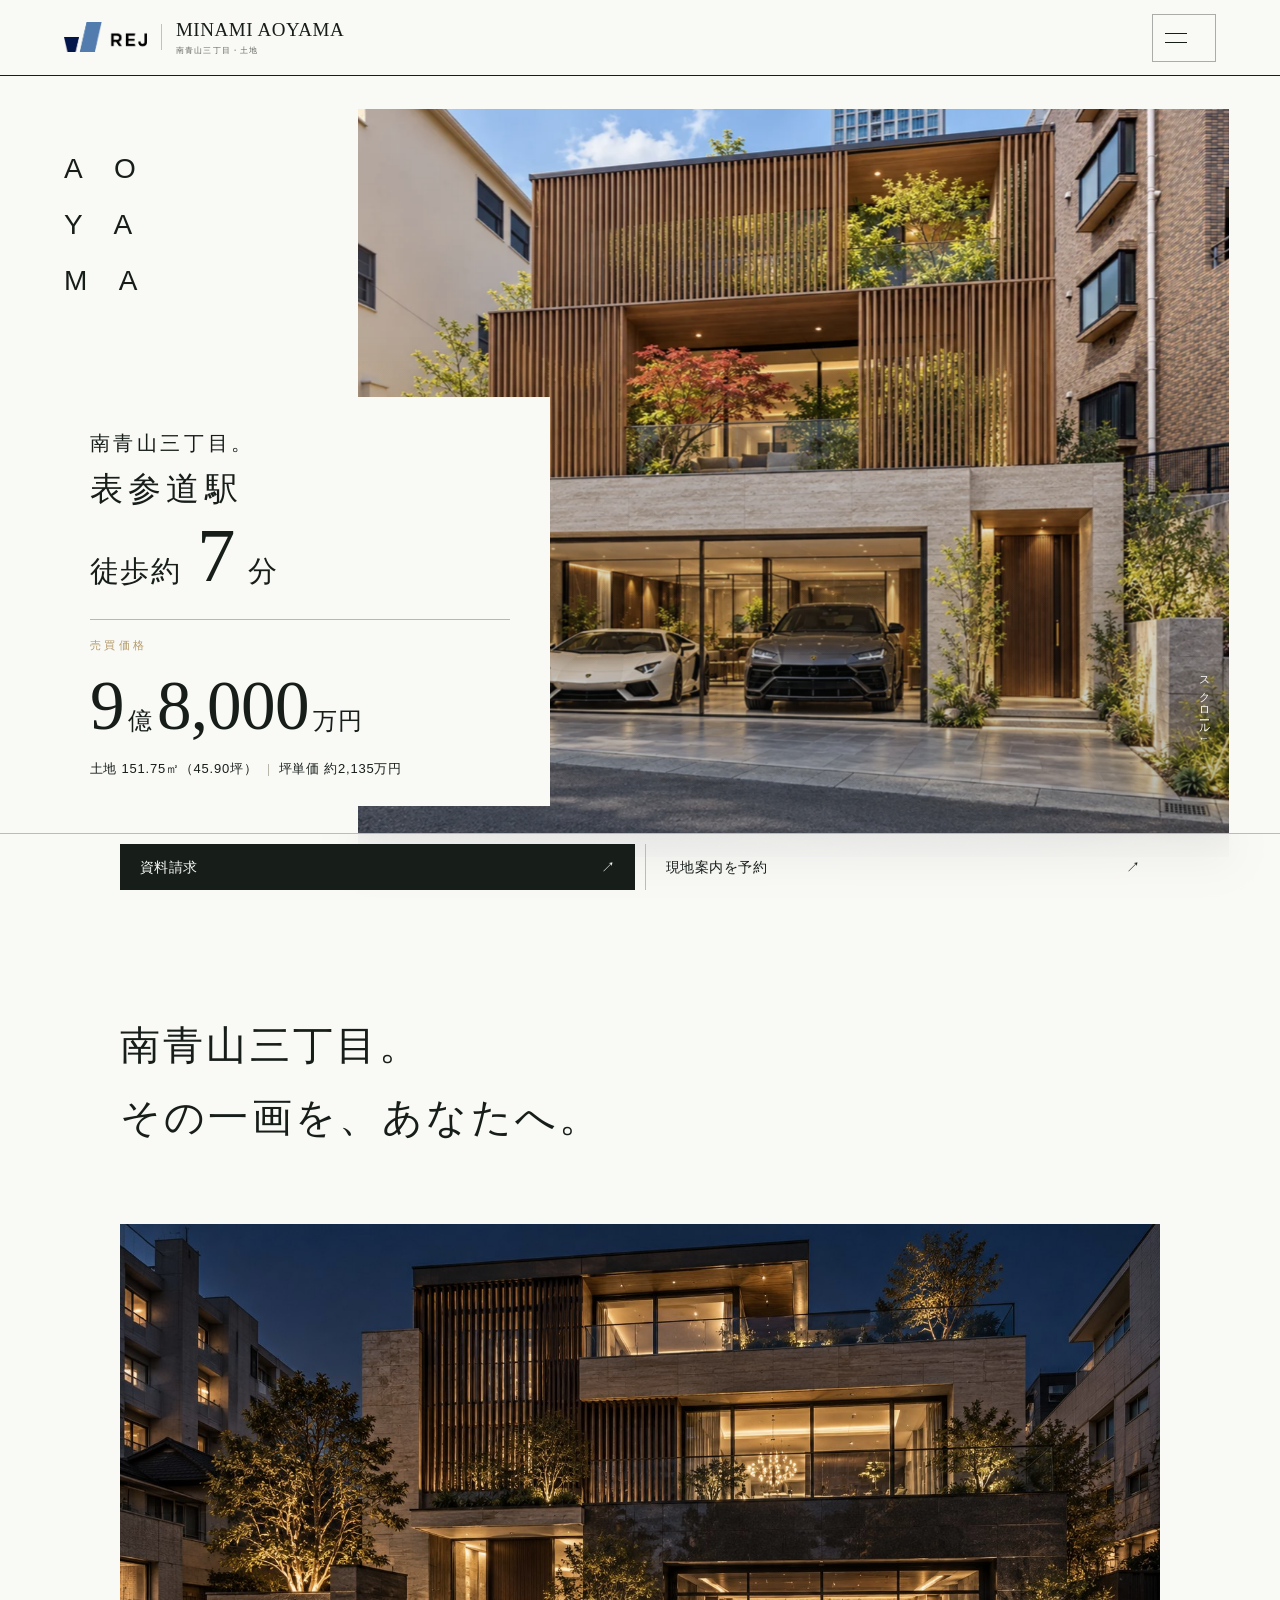
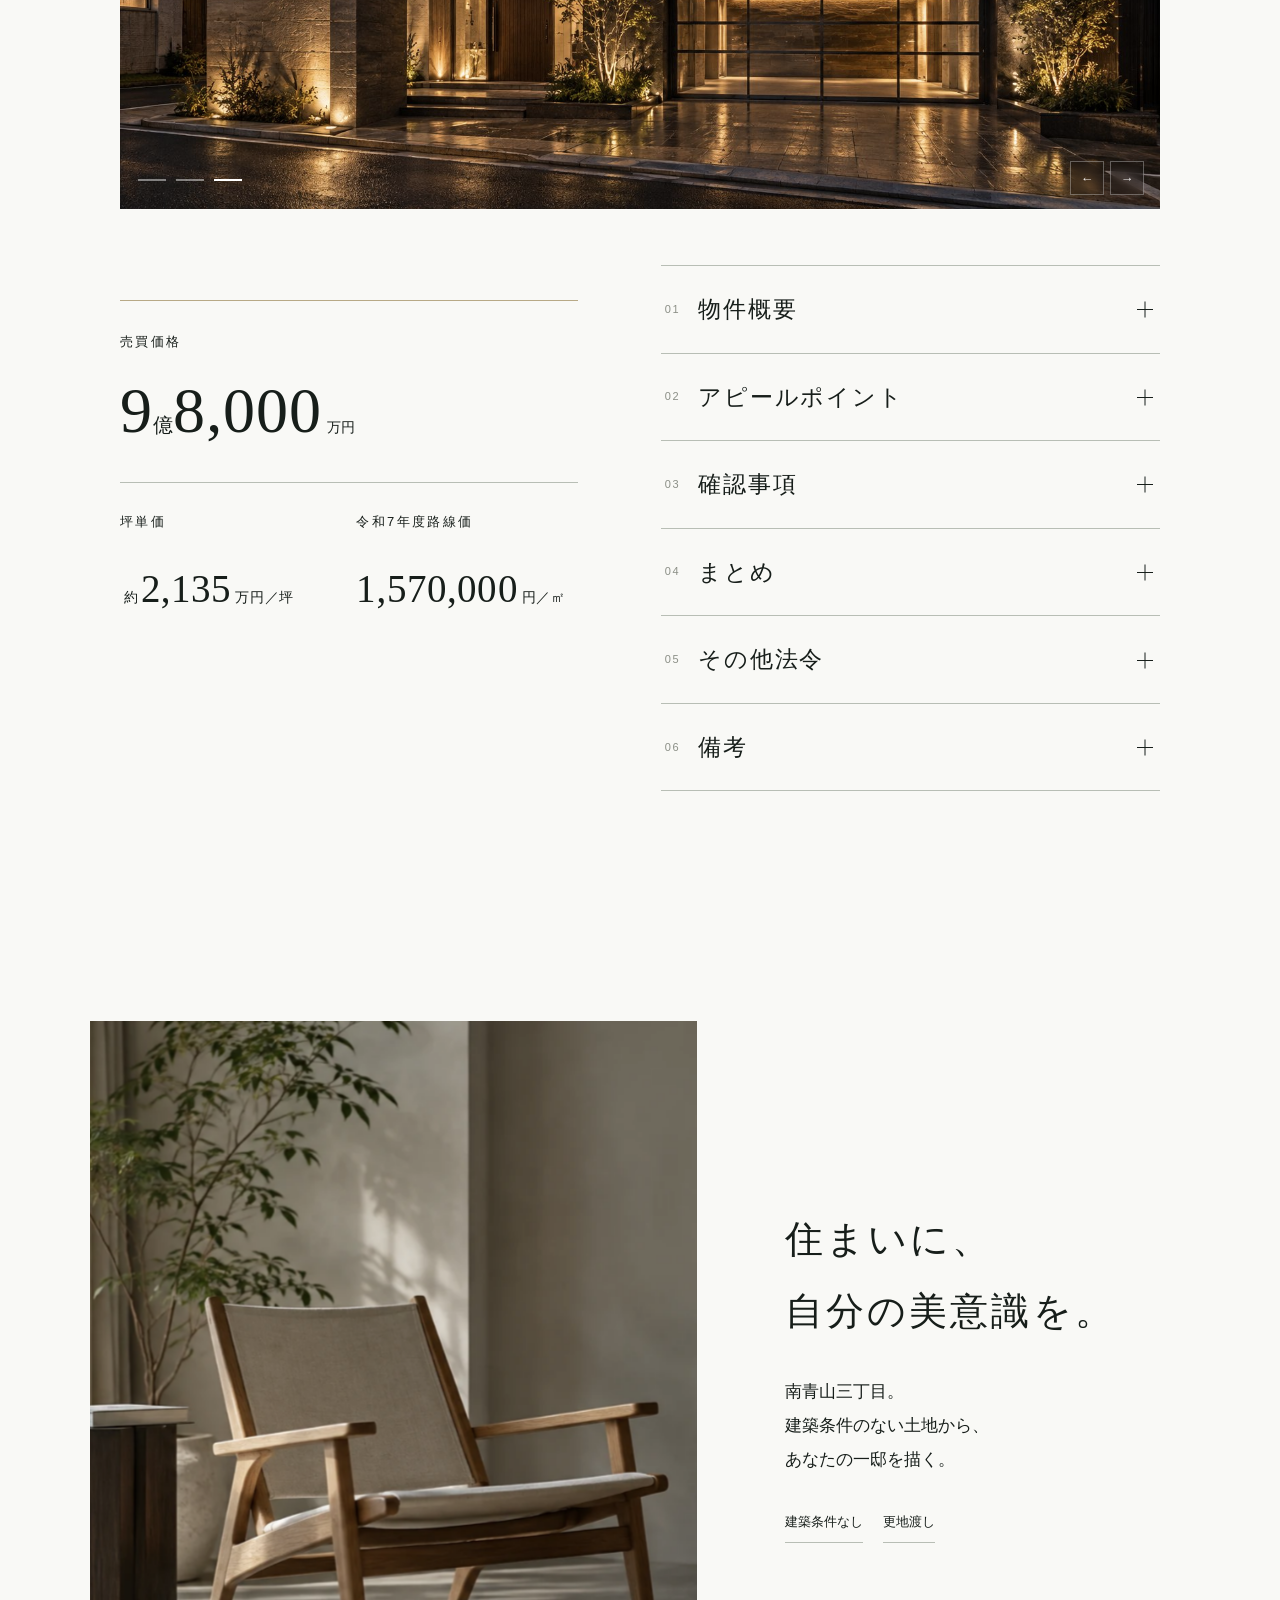
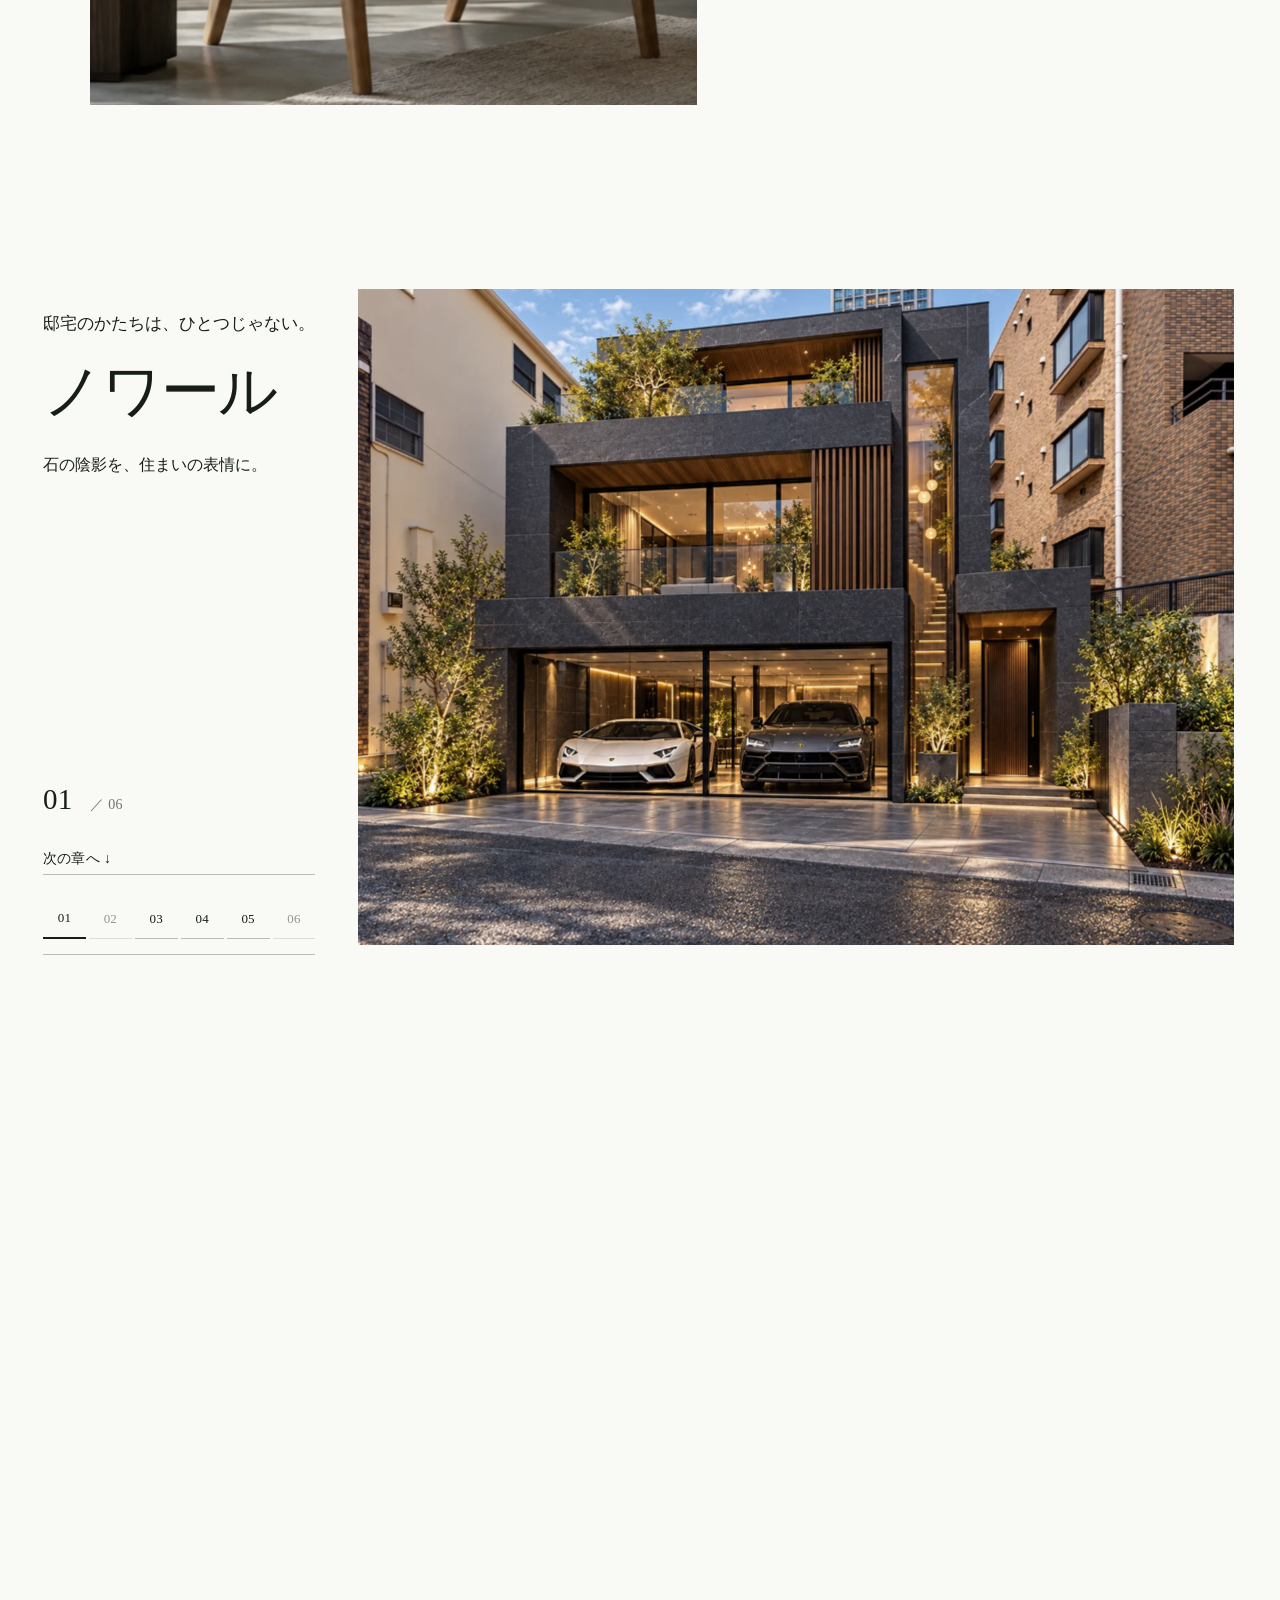
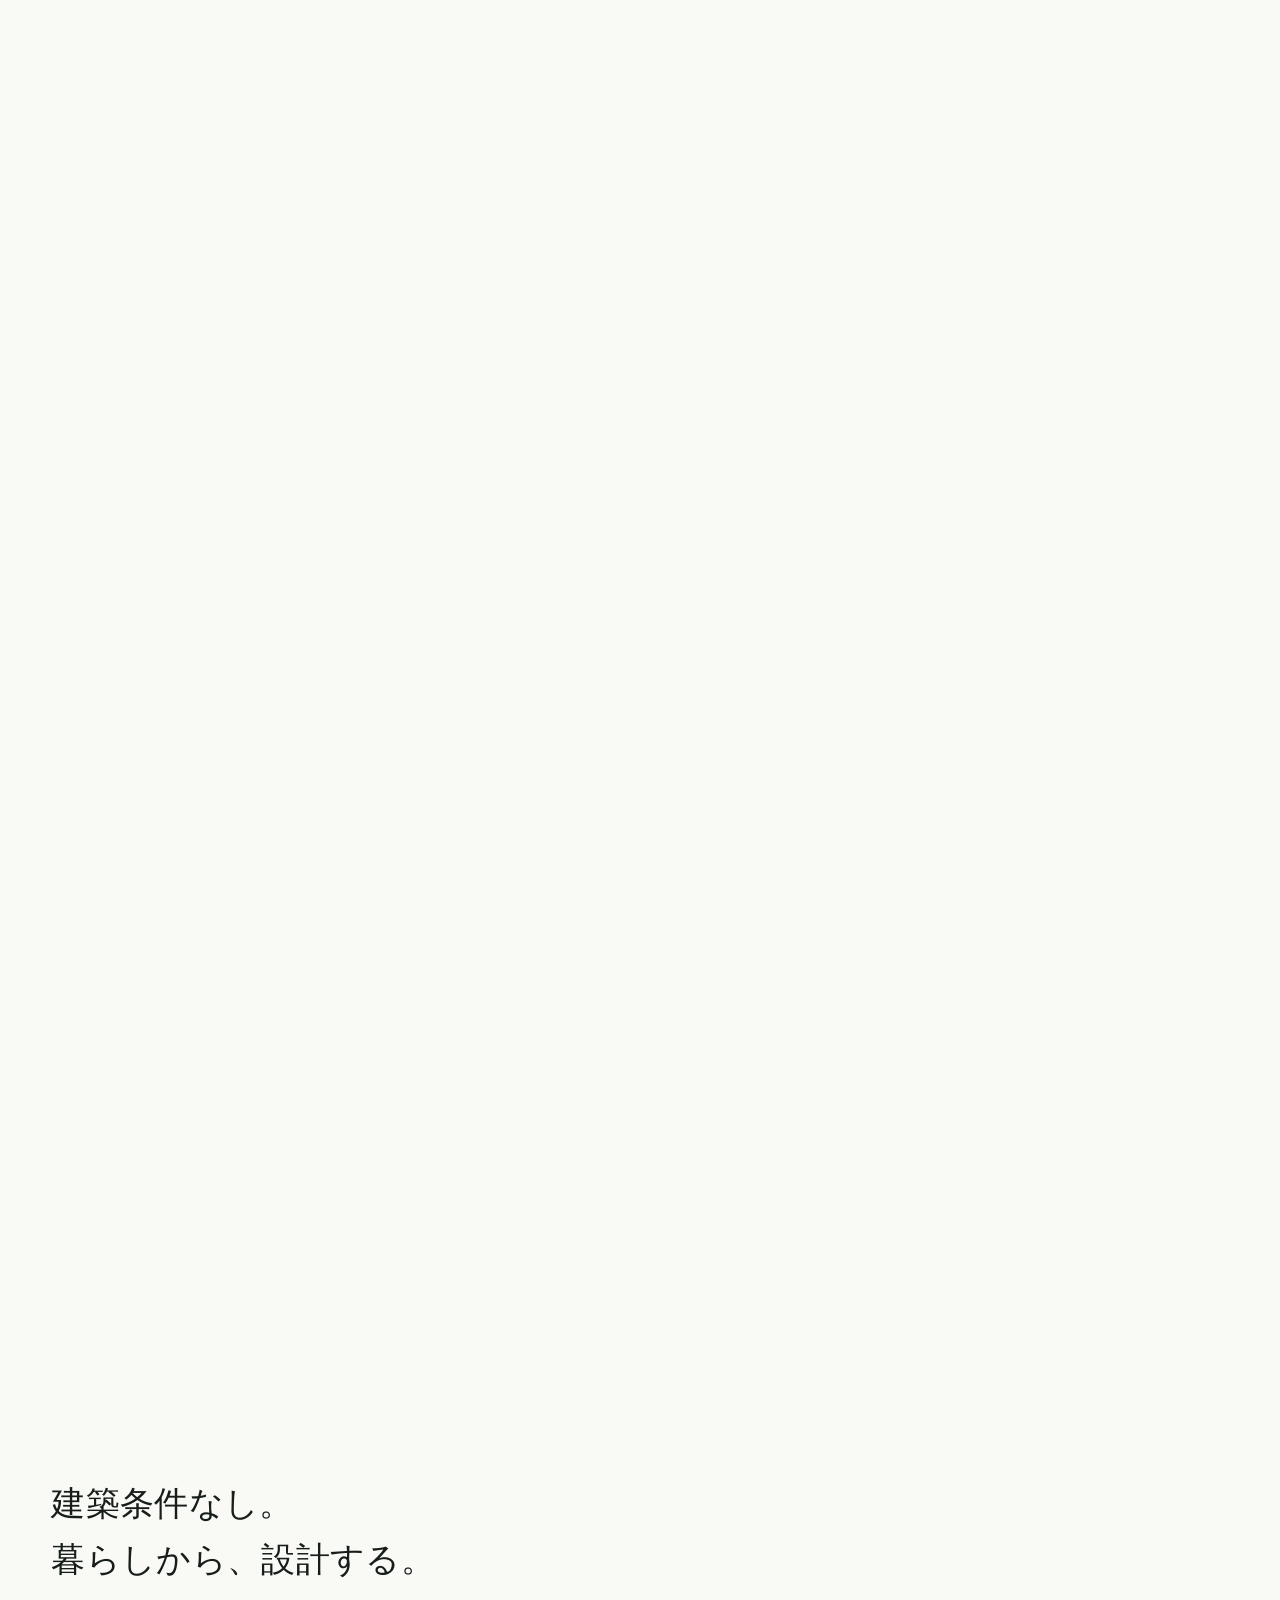
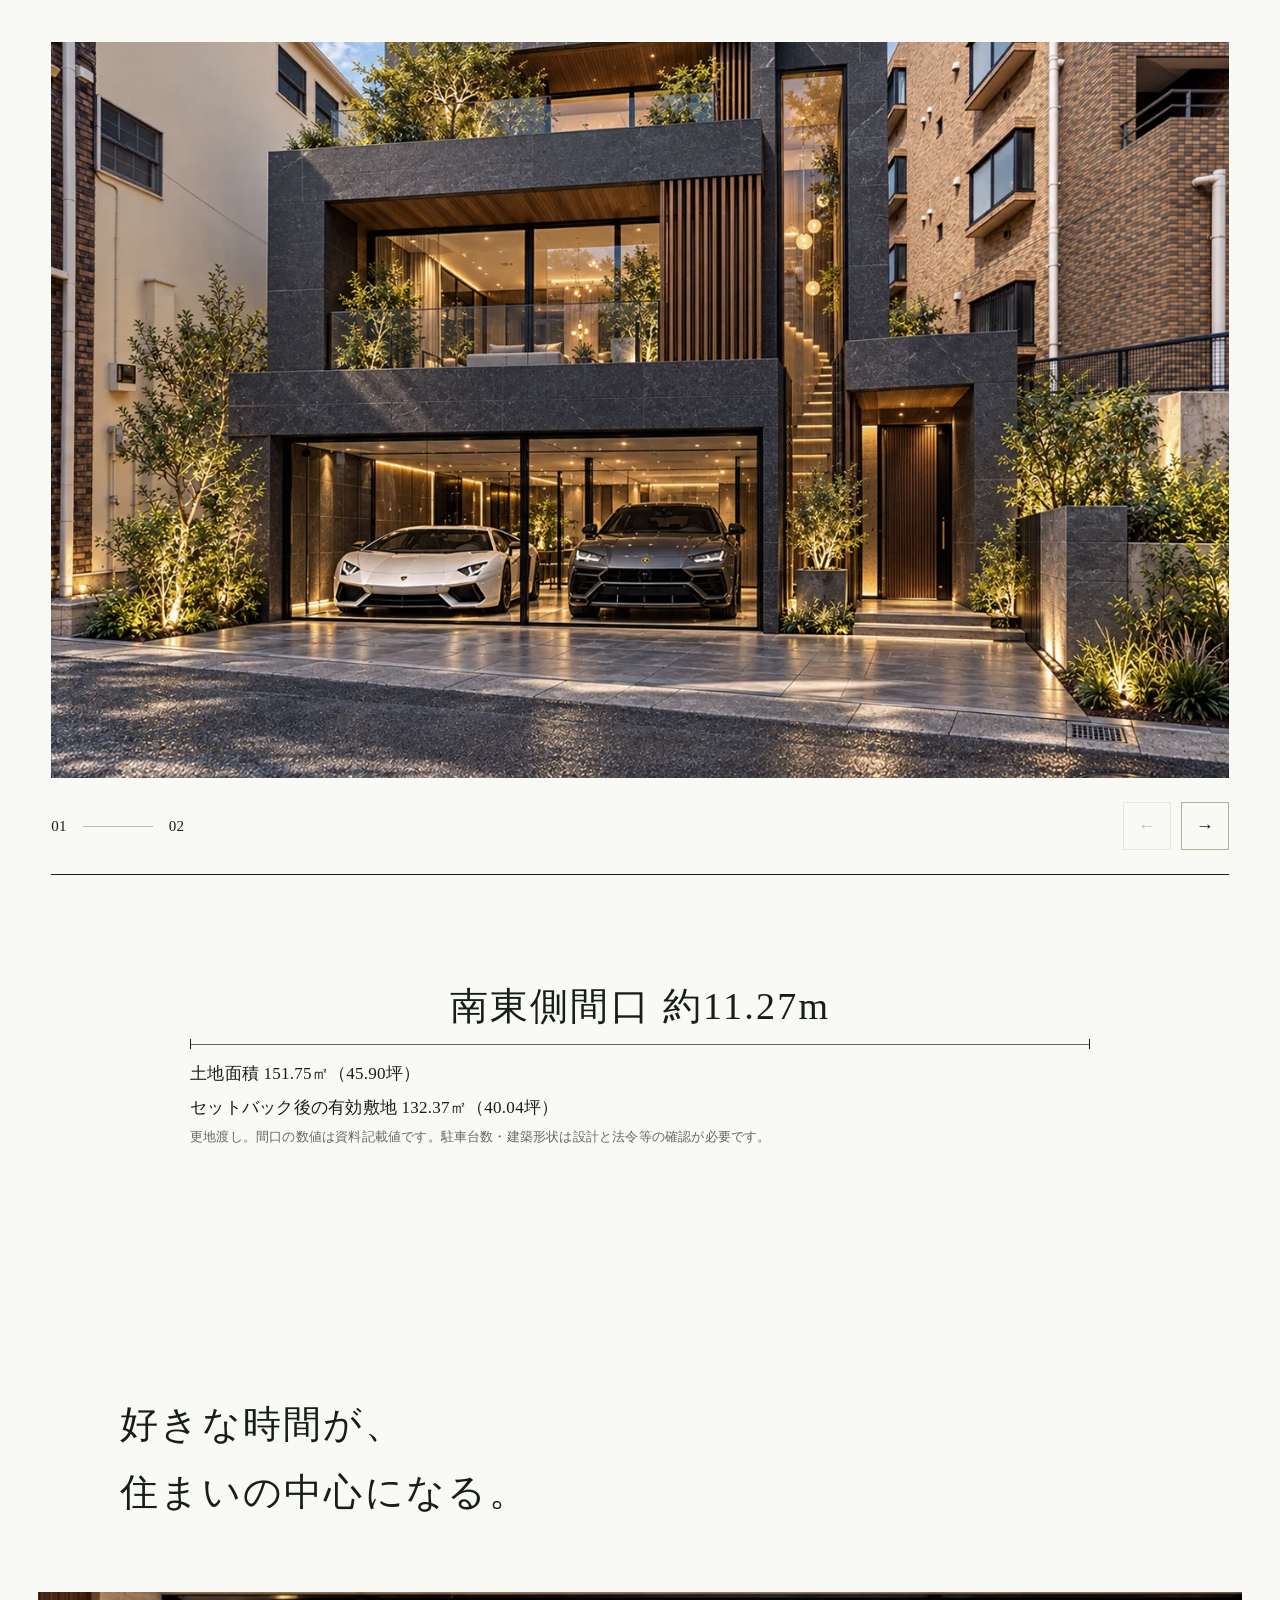
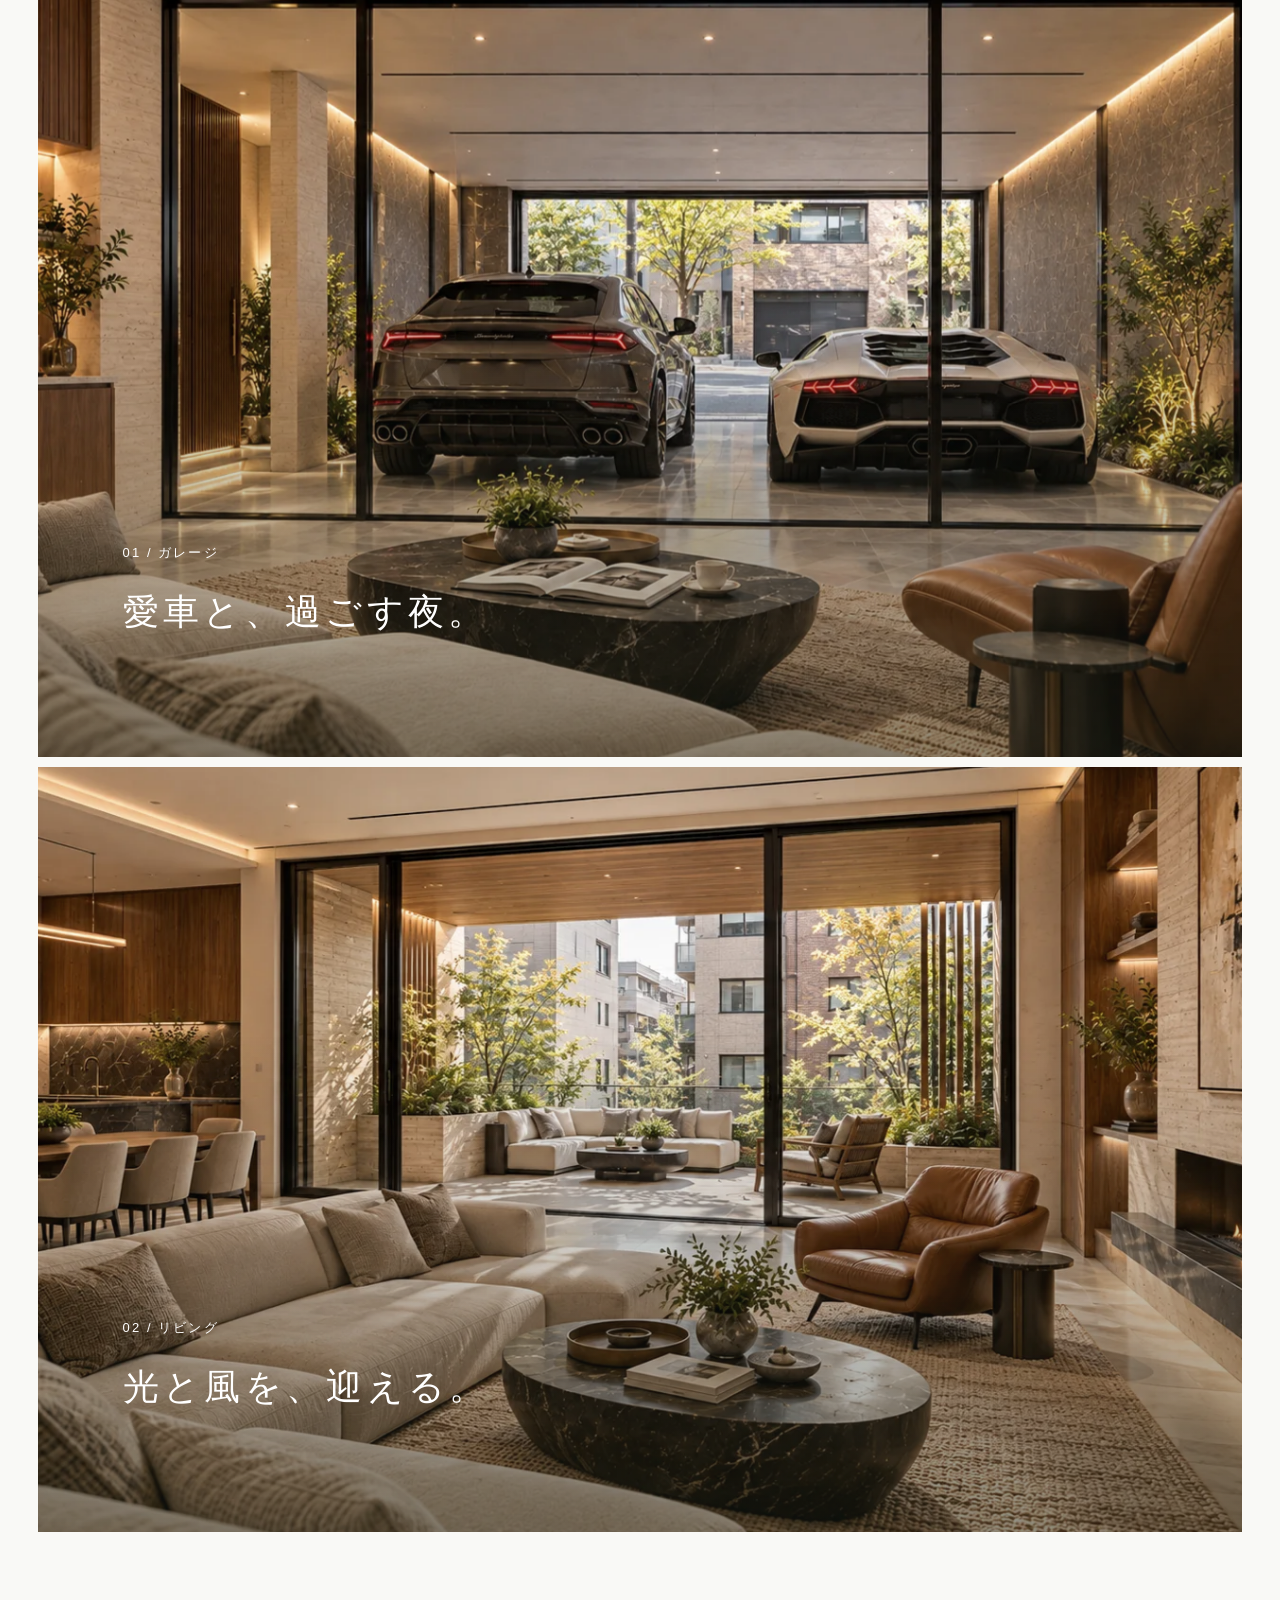
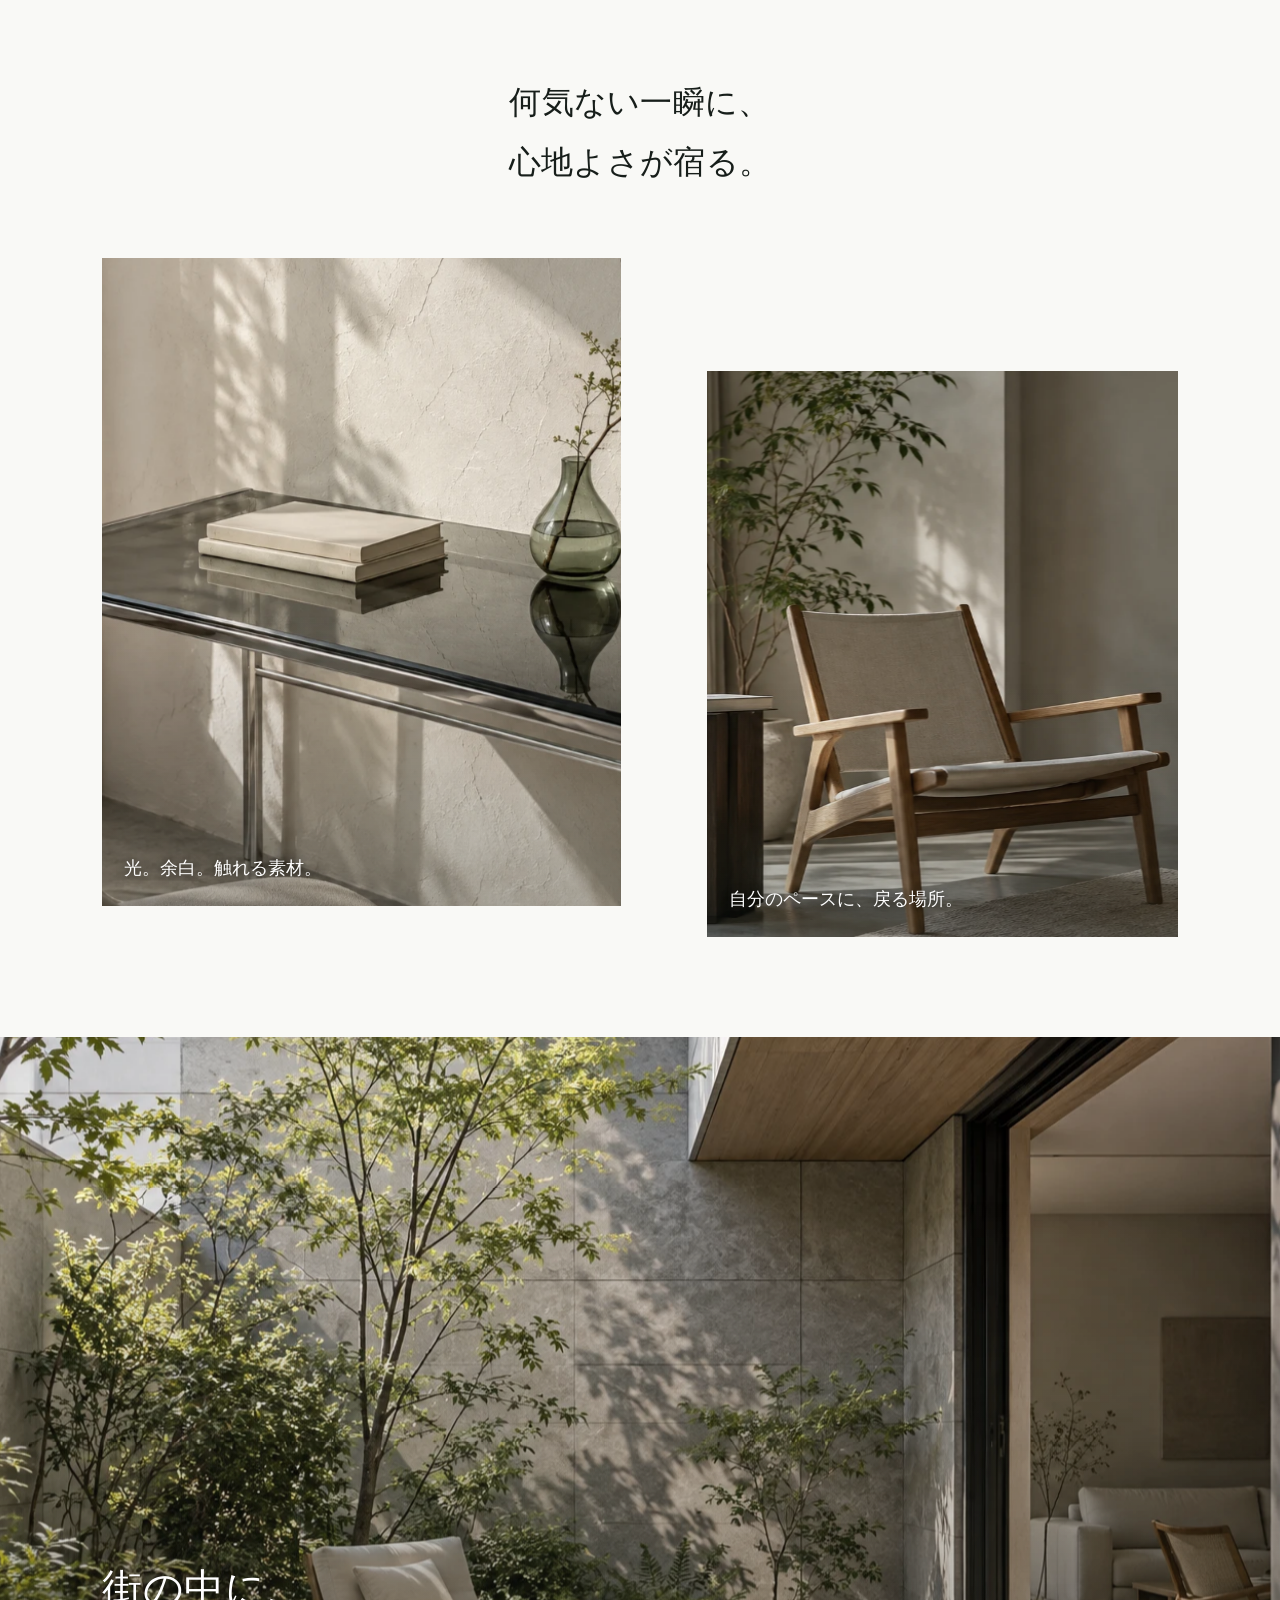
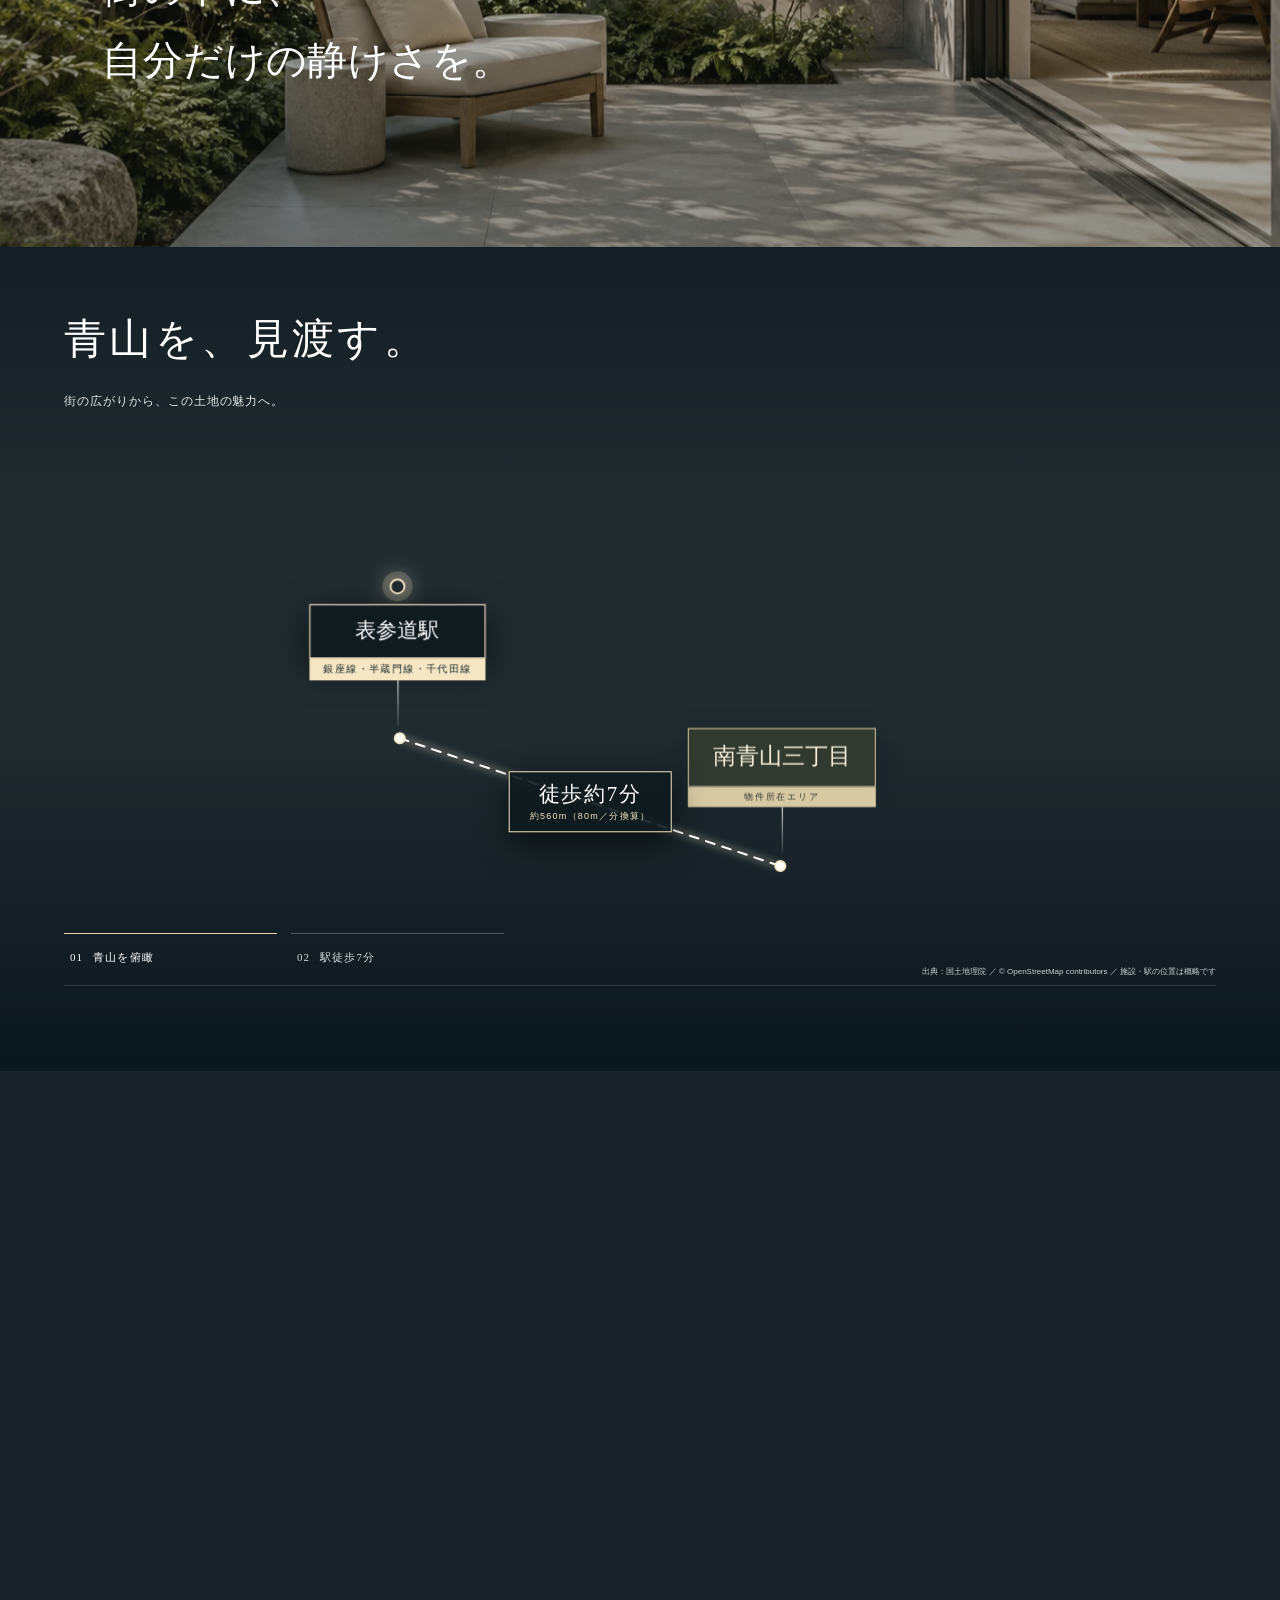
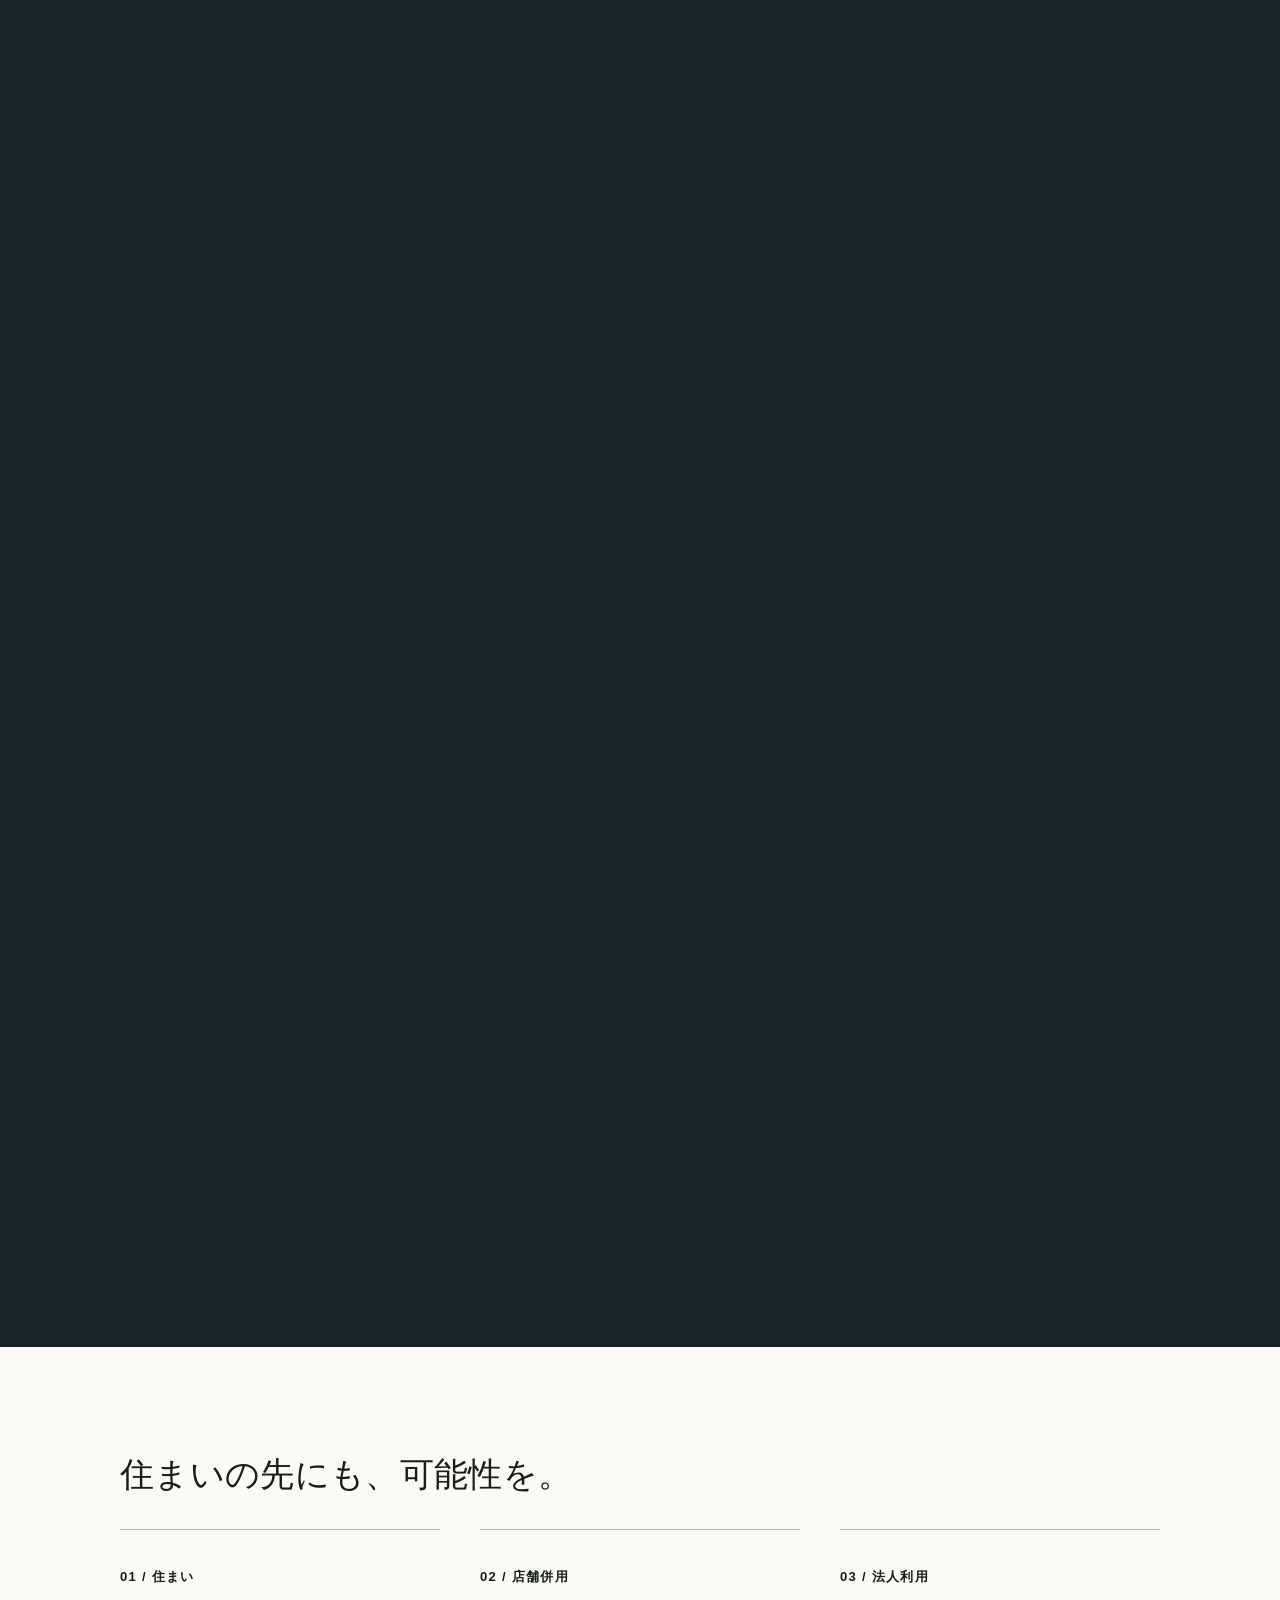
==== commit cd14915c: "Menu company link: same size as other items Co-Authored-By: Claude Opus 5.5 <noreply@anthropic.com>" ====
--- a/index.html
+++ b/index.html
@@ -1,3 +1,3 @@
 <!DOCTYPE html>
 
-<html lang="ja"><head><meta charset="utf-8"/><link rel="icon" type="image/png" sizes="32x32" href="assets/brand/icon-32.png"/><link rel="apple-touch-icon" href="assets/brand/icon-180.png"/><meta name="robots" content="noindex,nofollow"/><meta content="width=device-width,initial-scale=1,viewport-fit=cover" name="viewport"/><title>南青山三丁目｜土地 45.90坪</title><link href="https://fonts.googleapis.com/css2?family=Cormorant+Garamond:wght@400;500&amp;display=swap" rel="stylesheet"/><link href="css/style.css?v=1" rel="stylesheet"/><link href="css/variants.css?v=1" rel="stylesheet"/><link href="css/photo-v2.css?v=1" rel="stylesheet"/><link href="css/design-v3.css?v=1" rel="stylesheet"/><link href="css/luxury-v4.css?v=1" rel="stylesheet"/><link href="css/aerial-v5.css?v=1" rel="stylesheet"/><link href="css/final-ac.css?v=1" rel="stylesheet"/><link href="css/c-final.css?v=19" rel="stylesheet"/></head><body class="variant-c photo-v2 design-v3 luxury-v4 final-ac"><header class="header"><a class="logo logo-brand" href="#" aria-label="REJ 南青山三丁目"><img class="logo-rej" alt="REJ" src="assets/brand/rej-logo.png" width="373" height="135"/><span class="logo-sep" aria-hidden="true"></span><span class="logo-name">MINAMI AOYAMA<small>南青山三丁目・土地</small></span></a><nav><a href="#intro">コンセプト</a><a href="#plans">建築デザイン</a><a href="#location">ロケーション</a><a href="#outline">物件概要</a></nav><button aria-controls="mobile-menu" aria-expanded="false" aria-label="メニューを開く" class="menu-btn" type="button">メニュー ＋</button></header><nav class="mobile-menu" hidden="" id="mobile-menu"><a href="#intro">コンセプト</a><a href="#plans">建築デザイン</a><a href="#location">ロケーション</a><a href="#outline">物件概要</a><a href="contact.html?type=%E8%B3%87%E6%96%99%E8%AB%8B%E6%B1%82">資料請求・現地案内</a><a class="menu-company" href="https://rej-inc.co.jp/about/outline.html" target="_blank" rel="noopener">会社概要 ↗</a></nav><main><section class="hero photo-hero editorial-photo"><div class="photo-hero-media"><img alt="木格子の参考外観CG" fetchpriority="high" src="assets/plan-4.webp"/></div><div aria-hidden="true" class="editorial-mark">A O<br/>Y A<br/>M A</div><div class="minimal-title"><h1>南青山三丁目。</h1><p class="station-hero"><span class="station-name">表参道駅</span><span class="station-time"><span>徒歩約</span><strong>7</strong><span>分</span></span></p><div class="hero-price"><span class="hero-price-label">売買価格</span><p class="hero-price-num"><strong>9</strong><span class="u">億</span><strong>8,000</strong><span class="u">万円</span></p><p class="hero-price-meta">土地 151.75㎡（45.90坪）<i></i>坪単価 約2,135万円</p></div></div><a class="hero-scroll" href="#outline">スクロール ↓</a></section><section class="estate" id="outline"><div class="estate-heading wrap"><h2>南青山三丁目。<br/>その一画を、あなたへ。</h2></div><div class="site3d-wrap wrap"><div class="view-slider" id="views" aria-roledescription="カルーセル" aria-label="建物と青山の風景イメージ"><div class="view-track"><figure class="view-slide" data-src="assets/views/view-01.jpg"><img alt="南青山の街並みに建つ邸宅の外観イメージ" src="assets/views/view-01.jpg"/></figure><figure class="view-slide" data-src="assets/views/view-02.jpg"><img alt="屋上から望む青山の夕景イメージ" loading="lazy" src="assets/views/view-02.jpg"/></figure><figure class="view-slide" data-src="assets/views/view-03.jpg"><img alt="夜の邸宅の外観イメージ" loading="lazy" src="assets/views/view-03.jpg"/></figure></div><button class="view-arrow prev" type="button" aria-label="前の画像">←</button><button class="view-arrow next" type="button" aria-label="次の画像">→</button><div class="view-dots"></div></div></div><div class="estate-layout wrap"><div class="estate-visual"><div class="estate-price"><span>売買価格</span><p><strong>9</strong>億<strong>8,000</strong><small>万円</small></p></div><div class="estate-area"><div><span>坪単価</span><p><small class="pre">約</small>2,135<small>万円／坪</small></p></div><div><span>令和7年度路線価</span><p>1,570,000<small>円／㎡</small></p></div></div></div><div class="estate-information"><details class="estate-acc"><summary><span class="acc-no">01</span><span class="acc-title">物件概要</span><i class="acc-icon" aria-hidden="true"></i></summary><div class="acc-body"><dl><div><dt>物件種別</dt><dd>土地</dd></div><div><dt>所在地</dt><dd>港区南青山三丁目</dd></div><div><dt>交通</dt><dd>東京メトロ銀座線・半蔵門線・千代田線「表参道」駅 徒歩約7分</dd></div><div><dt>土地面積</dt><dd>151.75㎡（45.90坪）</dd></div><div><dt>実測面積</dt><dd>155.00㎡</dd></div><div><dt>有効敷地面積</dt><dd>132.37㎡（40.04坪）</dd></div><div><dt>セットバック部分</dt><dd>19.38㎡</dd></div><div><dt>地目</dt><dd>宅地</dd></div><div><dt>権利</dt><dd>所有権</dd></div><div><dt>用途地域</dt><dd>第二種中高層住居専用地域</dd></div><div><dt>建ぺい率</dt><dd>60%</dd></div><div><dt>容積率</dt><dd>300%</dd></div><div><dt>幅員</dt><dd>南東側 約4.0m</dd></div><div><dt>間口</dt><dd>南東側 約11.27m</dd></div><div><dt>現況</dt><dd>更地渡し</dd></div><div><dt>取引態様</dt><dd>売主代理</dd></div></dl></div></details><details class="estate-acc"><summary><span class="acc-no">02</span><span class="acc-title">アピールポイント</span><i class="acc-icon" aria-hidden="true"></i></summary><div class="acc-body"><ul class="acc-list"><li>「表参道」駅徒歩7分、南青山三丁目アドレスの希少な戸建て用地</li><li>建築条件なしの更地渡しで、邸宅を中心に自由度の高い建築計画が可能</li><li>南東側間口約11.27mを確保し、1階店舗・ギャラリー等を取り入れた計画も検討余地</li></ul></div></details><details class="estate-acc"><summary><span class="acc-no">03</span><span class="acc-title">確認事項</span><i class="acc-icon" aria-hidden="true"></i></summary><div class="acc-body"><ul class="acc-list"><li>公簿45.90坪に対してセットバック後の有効敷地面積は40.04坪となり、実質的な建築利用面積が縮小</li><li>前面道路幅員約4.0m、容積率低減係数0.4のため、指定容積率300%をそのまま消化できない点に注意</li><li>販売価格9億8,000万円と高額帯のため、出口は南青山の立地価値を評価する富裕層・法人需要が中心</li></ul></div></details><details class="estate-acc"><summary><span class="acc-no">04</span><span class="acc-title">まとめ</span><i class="acc-icon" aria-hidden="true"></i></summary><div class="acc-body"><ul class="acc-list"><li>表参道・外苑前を生活圏とする南青山三丁目の希少な更地案件</li><li>約46坪の土地に対し、建築条件なし・間口約11.27mという自由度が大きな強み</li><li>取得検討時はセットバック後の有効面積、道路幅員による容積率制限、建築可能ボリュームの精査が重要</li></ul></div></details><details class="estate-acc"><summary><span class="acc-no">05</span><span class="acc-title">その他法令</span><i class="acc-icon" aria-hidden="true"></i></summary><div class="acc-body"><p>準防火地域、24m第三種高度地区、日影規制3時間−2時間／測定面4m、容積率低減係数0.4、道路斜線勾配1.25、隣地斜線勾配1.25・立ち上がり高さ20m</p></div></details><details class="estate-acc"><summary><span class="acc-no">06</span><span class="acc-title">備考</span><i class="acc-icon" aria-hidden="true"></i></summary><div class="acc-body"><p>建築条件なし、土地境界確認書あり、参考建築プラン・建築CGあり</p></div></details></div></div></section><section class="photo-intro" id="intro"><div class="intro-photo" data-parallax="medium"><img alt="自然光と木の家具があるラウンジの暮らしイメージ" loading="lazy" src="assets/mood/quiet-lounge-v2.webp"/></div><div class="intro-copy"><h2>住まいに、<br/>自分の美意識を。</h2><p>南青山三丁目。<br/>建築条件のない土地から、<br/>あなたの一邸を描く。</p><div class="intro-tags"><span>建築条件なし</span><span>更地渡し</span></div></div></section><section aria-label="スクロールで見る6つの参考建築プラン" class="pinned-plans" id="plans"><div class="pin-scene"><div class="pin-visual"><figure aria-hidden="false" class="pin-slide is-active" data-index="0"><img alt="ノワール：参考外観CG" decoding="async" src="assets/plan-1.webp"/></figure><figure aria-hidden="true" class="pin-slide" data-index="1"><img alt="カーブ：参考外観CG" decoding="async" src="assets/plan-2.webp"/></figure><figure aria-hidden="true" class="pin-slide" data-index="2"><img alt="テラス：参考外観CG" decoding="async" src="assets/plan-3.webp"/></figure><figure aria-hidden="true" class="pin-slide" data-index="3"><img alt="格子：参考外観CG" decoding="async" src="assets/plan-4.webp"/></figure><figure aria-hidden="true" class="pin-slide" data-index="4"><img alt="コンクリート：参考外観CG" decoding="async" src="assets/plan-5.webp"/></figure><figure aria-hidden="true" class="pin-slide" data-index="5"><img alt="トラバーチン：参考外観CG" decoding="async" src="assets/plan-6.webp"/></figure></div><div class="pin-copy"><div class="pin-chapter"><p class="pin-kicker">邸宅のかたちは、ひとつじゃない。</p><h2 id="pin-title">ノワール</h2><p id="pin-description">石の陰影を、住まいの表情に。</p></div><div class="pin-controls"><div class="pin-counter"><strong id="pin-number">01</strong><span>／ 06</span><a href="#after-plans">次の章へ ↓</a></div><div aria-label="参考プランを選ぶ" class="pin-dots"><button aria-label="1：ノワールを見る" aria-pressed="true" data-chapter="0" type="button"><span>01</span></button><button aria-label="2：カーブを見る" aria-pressed="false" data-chapter="1" type="button"><span>02</span></button><button aria-label="3：テラスを見る" aria-pressed="false" data-chapter="2" type="button"><span>03</span></button><button aria-label="4：格子を見る" aria-pressed="false" data-chapter="3" type="button"><span>04</span></button><button aria-label="5：コンクリートを見る" aria-pressed="false" data-chapter="4" type="button"><span>05</span></button><button aria-label="6：トラバーチンを見る" aria-pressed="false" data-chapter="5" type="button"><span>06</span></button></div><div class="pin-progress"><span></span></div></div></div></div></section><div class="plan-disclaimer wrap" id="after-plans"></div><section class="" id="land"><div class="wrap"><h2>建築条件なし。<br/>暮らしから、設計する。</h2><div aria-label="敷地・建築の3Dイメージ" aria-roledescription="カルーセル" class="site-carousel"><figure aria-label="1 / 2" class="site-slide" id="site-slide-1" role="group"><img alt="ノワールの参考建築CG" loading="eager" src="assets/plan-1.webp"/></figure><figure aria-label="2 / 2" class="site-slide" id="site-slide-2" role="group"><img alt="建築の3D参考イメージ" loading="eager" src="assets/plan-5.webp"/></figure></div><div class="site-controls"><div class="site-pagination"><span aria-live="polite" class="site-current">01</span><span class="site-rule"></span><span>02</span></div><div class="site-arrows"><button aria-label="前の3Dイメージ" data-site-step="-1" type="button">←</button><button aria-label="次の3Dイメージ" data-site-step="1" type="button">→</button></div></div><div class="frontage"><div class="dimension">南東側間口 約11.27m</div><p>土地面積 151.75㎡（45.90坪）<br/>セットバック後の有効敷地 132.37㎡（40.04坪）</p><p class="note">更地渡し。間口の数値は資料記載値です。駐車台数・建築形状は設計と法令等の確認が必要です。</p></div></div></section><section class="cinematic-living" id="living"><div class="living-intro wrap"><h2>好きな時間が、<br/>住まいの中心になる。</h2></div><article class="living-panel" data-parallax="large"><div class="living-image"><img alt="愛車を眺めるガレージリビングの参考CG" loading="lazy" src="assets/garage.webp"/></div><div class="living-caption"><span>01 / ガレージ</span><h3>愛車と、過ごす夜。</h3></div></article><article class="living-panel second" data-parallax="large"><div class="living-image"><img alt="テラス続きのリビング参考CG" loading="lazy" src="assets/living.webp"/></div><div class="living-caption"><span>02 / リビング</span><h3>光と風を、迎える。</h3></div></article></section><section class="atmosphere" id="atmosphere"><div class="atmosphere-head wrap"><h2>何気ない一瞬に、<br/>心地よさが宿る。</h2></div><div class="mood-grid"><figure data-parallax="medium"><img alt="リネン・ガラス・家具の静かな質感を表す生成イメージ" loading="lazy" src="assets/mood/still-life-v2.webp"/><figcaption>光。余白。触れる素材。</figcaption></figure><figure data-parallax="medium"><img alt="自然光に包まれたラウンジの生成イメージ" loading="lazy" src="assets/mood/quiet-lounge-v2.webp"/><figcaption>自分のペースに、戻る場所。</figcaption></figure></div></section><section class="terrace-scene" data-parallax="large" id="terrace"><div class="terrace-image"><img alt="石と植栽に囲まれた小さなテラスの生成イメージ" loading="lazy" src="assets/mood/terrace-soft-v2.webp"/></div><div class="terrace-copy"><h2>街の中に、<br/>自分だけの静けさを。</h2></div></section><section aria-label="青山の航空写真とアクセス" class="aerial-story" id="location"><div class="aerial-stage" data-chapter="0"><div aria-label="実際の航空写真と建物形状を用いた青山周辺の立体ビュー" class="aerial-canvas" role="img"></div><div class="aerial-labels"></div><div class="aerial-heading"><span class="aerial-kicker">AOYAMA, FROM ABOVE</span><h2 class="aerial-title">青山を、見渡す。</h2><p class="aerial-description">街の広がりから、この土地の魅力へ。</p></div><div class="aerial-loading" role="status">AOYAMA / 航空写真を読み込み中</div><div class="aerial-bottom"><div aria-label="航空写真の表示段階" class="aerial-steps"><button aria-pressed="true" data-geo-chapter="0" type="button"><b>01</b>青山を俯瞰</button><button aria-pressed="false" data-geo-chapter="1" type="button"><b>02</b>駅徒歩7分</button></div><p class="aerial-credit">出典：<a href="https://maps.gsi.go.jp/development/ichiran.html" rel="noopener" target="_blank">国土地理院</a> ／ <a href="https://www.openstreetmap.org/copyright" rel="noopener" target="_blank">© OpenStreetMap contributors</a> ／ 施設・駅の位置は概略です</p></div><div class="aerial-progress"><span></span></div></div></section><section class="" id="possibilities"><div class="wrap"><h2>住まいの先にも、可能性を。</h2><div class="possibilities"><article><b>01 / 住まい</b><h3>自邸・役員邸</h3><p>プライベートな暮らしと、ゲストを迎える空間を検討。</p></article><article><b>02 / 店舗併用</b><h3>ギャラリー・店舗併用</h3><p>住居と仕事場を組み合わせる活用を検討。</p></article><article><b>03 / 法人利用</b><h3>法人保有・事業利用</h3><p>自社拠点や将来の売却を含め、保有目的に応じて検討。</p></article></div><p class="note">用途・営業形態によって法令等の制限があります。各用途の可否は個別確認が必要です。将来の資産価値・収益・売却を保証するものではありません。</p></div></section><section class="volume" id="volume"><div class="wrap"><h2>建てられる大きさを、<br/>正確に知ることから。</h2><div class="volume-editorial"><div class="volume-box designed-volume"><figure class="volume-photo"><img alt="建築ボリュームの参考イメージ" loading="lazy" src="assets/plan-6.webp"/></figure><span>セットバック後の有効敷地</span><strong>132.37㎡ / 40.04坪</strong><p>土地面積151.75㎡に対し、セットバック部分は19.38㎡です。</p></div><div class="volume-box designed-volume"><figure class="volume-photo"><img alt="建築の検討イメージ" loading="lazy" src="assets/plan-5.webp"/></figure><span>前面道路と建築ボリューム</span><strong>南東側道路 約4.0m</strong><p>指定容積率300%をそのまま利用できない場合があります。構成資料の延床約210㎡前後は設計確認前の目安です。</p></div></div><p class="note">ガレージ・地下室の床面積の扱いを含め、建築ボリュームは法令、敷地条件、設計により異なります。詳細は設計士等による確認が必要です。数値・適用条件の確認後に検討書をご案内します。</p><a class="btn" data-request="資料請求" href="contact.html?type=%E8%B3%87%E6%96%99%E8%AB%8B%E6%B1%82" style="margin-top:24px">建築ボリューム検討書を請求する</a></div></section><section class="cta-final" id="contact"><div class="cta-grid"><div class="cta-copy"><h2 class="cta-display"><span class="l1">プライベート</span><span class="l2"><span class="cta-jp">この土地から始まる、<br/>あなただけの計画を。</span><i class="cta-rule" aria-hidden="true"></i><span>ご案内</span></span></h2><div class="cta-actions"><a class="cta-row" href="contact.html?type=%E8%B3%87%E6%96%99%E8%AB%8B%E6%B1%82"><span class="cta-label">資料請求</span><span class="cta-arrow" aria-hidden="true"><svg viewBox="0 0 24 24"><path d="M5 19 19 5M9 5h10v10"/></svg></span></a><a class="cta-row" href="contact.html?type=%E7%8F%BE%E5%9C%B0%E6%A1%88%E5%86%85"><span class="cta-label">現地案内を予約</span><span class="cta-arrow" aria-hidden="true"><svg viewBox="0 0 24 24"><path d="M5 19 19 5M9 5h10v10"/></svg></span></a></div></div></div></section></main><footer class="site-footer"><div class="site-footer-inner"><a class="site-footer-logo" href="https://rej-inc.co.jp/" target="_blank" rel="noopener" aria-label="REJ株式会社 公式サイト"><img alt="REJ" src="assets/brand/rej-logo.png" width="373" height="135"/></a><nav class="site-footer-nav" aria-label="フッター"><a href="https://rej-inc.co.jp/about/outline.html" target="_blank" rel="noopener">会社概要 ↗</a><a href="contact.html?type=%E8%B3%87%E6%96%99%E8%AB%8B%E6%B1%82">資料請求・現地案内</a><a href="#outline">物件概要</a></nav><small class="site-footer-copy">© REJ株式会社</small></div></footer><div aria-label="お問い合わせ" class="sticky"><a class="btn primary" data-request="資料請求" href="contact.html?type=%E8%B3%87%E6%96%99%E8%AB%8B%E6%B1%82">資料請求</a><a class="btn" data-request="現地案内" href="contact.html?type=%E7%8F%BE%E5%9C%B0%E6%A1%88%E5%86%85">現地案内を予約</a></div><script src="js/app.js?v=1"></script><script src="js/motion.js?v=2"></script><script src="js/design-v3.js?v=1"></script><script src="js/luxury-v4.js?v=1"></script><script src="js/slot.js?v=2"></script><script src="js/aerial-v5.js?v=2" type="module"></script><script src="js/final-ac.js?v=1"></script><script src="js/view-slider.js?v=1"></script></body></html>+<html lang="ja"><head><meta charset="utf-8"/><link rel="icon" type="image/png" sizes="32x32" href="assets/brand/icon-32.png"/><link rel="apple-touch-icon" href="assets/brand/icon-180.png"/><meta name="robots" content="noindex,nofollow"/><meta content="width=device-width,initial-scale=1,viewport-fit=cover" name="viewport"/><title>南青山三丁目｜土地 45.90坪</title><link href="https://fonts.googleapis.com/css2?family=Cormorant+Garamond:wght@400;500&amp;display=swap" rel="stylesheet"/><link href="css/style.css?v=1" rel="stylesheet"/><link href="css/variants.css?v=1" rel="stylesheet"/><link href="css/photo-v2.css?v=1" rel="stylesheet"/><link href="css/design-v3.css?v=1" rel="stylesheet"/><link href="css/luxury-v4.css?v=1" rel="stylesheet"/><link href="css/aerial-v5.css?v=1" rel="stylesheet"/><link href="css/final-ac.css?v=1" rel="stylesheet"/><link href="css/c-final.css?v=20" rel="stylesheet"/></head><body class="variant-c photo-v2 design-v3 luxury-v4 final-ac"><header class="header"><a class="logo logo-brand" href="#" aria-label="REJ 南青山三丁目"><img class="logo-rej" alt="REJ" src="assets/brand/rej-logo.png" width="373" height="135"/><span class="logo-sep" aria-hidden="true"></span><span class="logo-name">MINAMI AOYAMA<small>南青山三丁目・土地</small></span></a><nav><a href="#intro">コンセプト</a><a href="#plans">建築デザイン</a><a href="#location">ロケーション</a><a href="#outline">物件概要</a></nav><button aria-controls="mobile-menu" aria-expanded="false" aria-label="メニューを開く" class="menu-btn" type="button">メニュー ＋</button></header><nav class="mobile-menu" hidden="" id="mobile-menu"><a href="#intro">コンセプト</a><a href="#plans">建築デザイン</a><a href="#location">ロケーション</a><a href="#outline">物件概要</a><a href="contact.html?type=%E8%B3%87%E6%96%99%E8%AB%8B%E6%B1%82">資料請求・現地案内</a><a class="menu-company" href="https://rej-inc.co.jp/about/outline.html" target="_blank" rel="noopener">会社概要 ↗</a></nav><main><section class="hero photo-hero editorial-photo"><div class="photo-hero-media"><img alt="木格子の参考外観CG" fetchpriority="high" src="assets/plan-4.webp"/></div><div aria-hidden="true" class="editorial-mark">A O<br/>Y A<br/>M A</div><div class="minimal-title"><h1>南青山三丁目。</h1><p class="station-hero"><span class="station-name">表参道駅</span><span class="station-time"><span>徒歩約</span><strong>7</strong><span>分</span></span></p><div class="hero-price"><span class="hero-price-label">売買価格</span><p class="hero-price-num"><strong>9</strong><span class="u">億</span><strong>8,000</strong><span class="u">万円</span></p><p class="hero-price-meta">土地 151.75㎡（45.90坪）<i></i>坪単価 約2,135万円</p></div></div><a class="hero-scroll" href="#outline">スクロール ↓</a></section><section class="estate" id="outline"><div class="estate-heading wrap"><h2>南青山三丁目。<br/>その一画を、あなたへ。</h2></div><div class="site3d-wrap wrap"><div class="view-slider" id="views" aria-roledescription="カルーセル" aria-label="建物と青山の風景イメージ"><div class="view-track"><figure class="view-slide" data-src="assets/views/view-01.jpg"><img alt="南青山の街並みに建つ邸宅の外観イメージ" src="assets/views/view-01.jpg"/></figure><figure class="view-slide" data-src="assets/views/view-02.jpg"><img alt="屋上から望む青山の夕景イメージ" loading="lazy" src="assets/views/view-02.jpg"/></figure><figure class="view-slide" data-src="assets/views/view-03.jpg"><img alt="夜の邸宅の外観イメージ" loading="lazy" src="assets/views/view-03.jpg"/></figure></div><button class="view-arrow prev" type="button" aria-label="前の画像">←</button><button class="view-arrow next" type="button" aria-label="次の画像">→</button><div class="view-dots"></div></div></div><div class="estate-layout wrap"><div class="estate-visual"><div class="estate-price"><span>売買価格</span><p><strong>9</strong>億<strong>8,000</strong><small>万円</small></p></div><div class="estate-area"><div><span>坪単価</span><p><small class="pre">約</small>2,135<small>万円／坪</small></p></div><div><span>令和7年度路線価</span><p>1,570,000<small>円／㎡</small></p></div></div></div><div class="estate-information"><details class="estate-acc"><summary><span class="acc-no">01</span><span class="acc-title">物件概要</span><i class="acc-icon" aria-hidden="true"></i></summary><div class="acc-body"><dl><div><dt>物件種別</dt><dd>土地</dd></div><div><dt>所在地</dt><dd>港区南青山三丁目</dd></div><div><dt>交通</dt><dd>東京メトロ銀座線・半蔵門線・千代田線「表参道」駅 徒歩約7分</dd></div><div><dt>土地面積</dt><dd>151.75㎡（45.90坪）</dd></div><div><dt>実測面積</dt><dd>155.00㎡</dd></div><div><dt>有効敷地面積</dt><dd>132.37㎡（40.04坪）</dd></div><div><dt>セットバック部分</dt><dd>19.38㎡</dd></div><div><dt>地目</dt><dd>宅地</dd></div><div><dt>権利</dt><dd>所有権</dd></div><div><dt>用途地域</dt><dd>第二種中高層住居専用地域</dd></div><div><dt>建ぺい率</dt><dd>60%</dd></div><div><dt>容積率</dt><dd>300%</dd></div><div><dt>幅員</dt><dd>南東側 約4.0m</dd></div><div><dt>間口</dt><dd>南東側 約11.27m</dd></div><div><dt>現況</dt><dd>更地渡し</dd></div><div><dt>取引態様</dt><dd>売主代理</dd></div></dl></div></details><details class="estate-acc"><summary><span class="acc-no">02</span><span class="acc-title">アピールポイント</span><i class="acc-icon" aria-hidden="true"></i></summary><div class="acc-body"><ul class="acc-list"><li>「表参道」駅徒歩7分、南青山三丁目アドレスの希少な戸建て用地</li><li>建築条件なしの更地渡しで、邸宅を中心に自由度の高い建築計画が可能</li><li>南東側間口約11.27mを確保し、1階店舗・ギャラリー等を取り入れた計画も検討余地</li></ul></div></details><details class="estate-acc"><summary><span class="acc-no">03</span><span class="acc-title">確認事項</span><i class="acc-icon" aria-hidden="true"></i></summary><div class="acc-body"><ul class="acc-list"><li>公簿45.90坪に対してセットバック後の有効敷地面積は40.04坪となり、実質的な建築利用面積が縮小</li><li>前面道路幅員約4.0m、容積率低減係数0.4のため、指定容積率300%をそのまま消化できない点に注意</li><li>販売価格9億8,000万円と高額帯のため、出口は南青山の立地価値を評価する富裕層・法人需要が中心</li></ul></div></details><details class="estate-acc"><summary><span class="acc-no">04</span><span class="acc-title">まとめ</span><i class="acc-icon" aria-hidden="true"></i></summary><div class="acc-body"><ul class="acc-list"><li>表参道・外苑前を生活圏とする南青山三丁目の希少な更地案件</li><li>約46坪の土地に対し、建築条件なし・間口約11.27mという自由度が大きな強み</li><li>取得検討時はセットバック後の有効面積、道路幅員による容積率制限、建築可能ボリュームの精査が重要</li></ul></div></details><details class="estate-acc"><summary><span class="acc-no">05</span><span class="acc-title">その他法令</span><i class="acc-icon" aria-hidden="true"></i></summary><div class="acc-body"><p>準防火地域、24m第三種高度地区、日影規制3時間−2時間／測定面4m、容積率低減係数0.4、道路斜線勾配1.25、隣地斜線勾配1.25・立ち上がり高さ20m</p></div></details><details class="estate-acc"><summary><span class="acc-no">06</span><span class="acc-title">備考</span><i class="acc-icon" aria-hidden="true"></i></summary><div class="acc-body"><p>建築条件なし、土地境界確認書あり、参考建築プラン・建築CGあり</p></div></details></div></div></section><section class="photo-intro" id="intro"><div class="intro-photo" data-parallax="medium"><img alt="自然光と木の家具があるラウンジの暮らしイメージ" loading="lazy" src="assets/mood/quiet-lounge-v2.webp"/></div><div class="intro-copy"><h2>住まいに、<br/>自分の美意識を。</h2><p>南青山三丁目。<br/>建築条件のない土地から、<br/>あなたの一邸を描く。</p><div class="intro-tags"><span>建築条件なし</span><span>更地渡し</span></div></div></section><section aria-label="スクロールで見る6つの参考建築プラン" class="pinned-plans" id="plans"><div class="pin-scene"><div class="pin-visual"><figure aria-hidden="false" class="pin-slide is-active" data-index="0"><img alt="ノワール：参考外観CG" decoding="async" src="assets/plan-1.webp"/></figure><figure aria-hidden="true" class="pin-slide" data-index="1"><img alt="カーブ：参考外観CG" decoding="async" src="assets/plan-2.webp"/></figure><figure aria-hidden="true" class="pin-slide" data-index="2"><img alt="テラス：参考外観CG" decoding="async" src="assets/plan-3.webp"/></figure><figure aria-hidden="true" class="pin-slide" data-index="3"><img alt="格子：参考外観CG" decoding="async" src="assets/plan-4.webp"/></figure><figure aria-hidden="true" class="pin-slide" data-index="4"><img alt="コンクリート：参考外観CG" decoding="async" src="assets/plan-5.webp"/></figure><figure aria-hidden="true" class="pin-slide" data-index="5"><img alt="トラバーチン：参考外観CG" decoding="async" src="assets/plan-6.webp"/></figure></div><div class="pin-copy"><div class="pin-chapter"><p class="pin-kicker">邸宅のかたちは、ひとつじゃない。</p><h2 id="pin-title">ノワール</h2><p id="pin-description">石の陰影を、住まいの表情に。</p></div><div class="pin-controls"><div class="pin-counter"><strong id="pin-number">01</strong><span>／ 06</span><a href="#after-plans">次の章へ ↓</a></div><div aria-label="参考プランを選ぶ" class="pin-dots"><button aria-label="1：ノワールを見る" aria-pressed="true" data-chapter="0" type="button"><span>01</span></button><button aria-label="2：カーブを見る" aria-pressed="false" data-chapter="1" type="button"><span>02</span></button><button aria-label="3：テラスを見る" aria-pressed="false" data-chapter="2" type="button"><span>03</span></button><button aria-label="4：格子を見る" aria-pressed="false" data-chapter="3" type="button"><span>04</span></button><button aria-label="5：コンクリートを見る" aria-pressed="false" data-chapter="4" type="button"><span>05</span></button><button aria-label="6：トラバーチンを見る" aria-pressed="false" data-chapter="5" type="button"><span>06</span></button></div><div class="pin-progress"><span></span></div></div></div></div></section><div class="plan-disclaimer wrap" id="after-plans"></div><section class="" id="land"><div class="wrap"><h2>建築条件なし。<br/>暮らしから、設計する。</h2><div aria-label="敷地・建築の3Dイメージ" aria-roledescription="カルーセル" class="site-carousel"><figure aria-label="1 / 2" class="site-slide" id="site-slide-1" role="group"><img alt="ノワールの参考建築CG" loading="eager" src="assets/plan-1.webp"/></figure><figure aria-label="2 / 2" class="site-slide" id="site-slide-2" role="group"><img alt="建築の3D参考イメージ" loading="eager" src="assets/plan-5.webp"/></figure></div><div class="site-controls"><div class="site-pagination"><span aria-live="polite" class="site-current">01</span><span class="site-rule"></span><span>02</span></div><div class="site-arrows"><button aria-label="前の3Dイメージ" data-site-step="-1" type="button">←</button><button aria-label="次の3Dイメージ" data-site-step="1" type="button">→</button></div></div><div class="frontage"><div class="dimension">南東側間口 約11.27m</div><p>土地面積 151.75㎡（45.90坪）<br/>セットバック後の有効敷地 132.37㎡（40.04坪）</p><p class="note">更地渡し。間口の数値は資料記載値です。駐車台数・建築形状は設計と法令等の確認が必要です。</p></div></div></section><section class="cinematic-living" id="living"><div class="living-intro wrap"><h2>好きな時間が、<br/>住まいの中心になる。</h2></div><article class="living-panel" data-parallax="large"><div class="living-image"><img alt="愛車を眺めるガレージリビングの参考CG" loading="lazy" src="assets/garage.webp"/></div><div class="living-caption"><span>01 / ガレージ</span><h3>愛車と、過ごす夜。</h3></div></article><article class="living-panel second" data-parallax="large"><div class="living-image"><img alt="テラス続きのリビング参考CG" loading="lazy" src="assets/living.webp"/></div><div class="living-caption"><span>02 / リビング</span><h3>光と風を、迎える。</h3></div></article></section><section class="atmosphere" id="atmosphere"><div class="atmosphere-head wrap"><h2>何気ない一瞬に、<br/>心地よさが宿る。</h2></div><div class="mood-grid"><figure data-parallax="medium"><img alt="リネン・ガラス・家具の静かな質感を表す生成イメージ" loading="lazy" src="assets/mood/still-life-v2.webp"/><figcaption>光。余白。触れる素材。</figcaption></figure><figure data-parallax="medium"><img alt="自然光に包まれたラウンジの生成イメージ" loading="lazy" src="assets/mood/quiet-lounge-v2.webp"/><figcaption>自分のペースに、戻る場所。</figcaption></figure></div></section><section class="terrace-scene" data-parallax="large" id="terrace"><div class="terrace-image"><img alt="石と植栽に囲まれた小さなテラスの生成イメージ" loading="lazy" src="assets/mood/terrace-soft-v2.webp"/></div><div class="terrace-copy"><h2>街の中に、<br/>自分だけの静けさを。</h2></div></section><section aria-label="青山の航空写真とアクセス" class="aerial-story" id="location"><div class="aerial-stage" data-chapter="0"><div aria-label="実際の航空写真と建物形状を用いた青山周辺の立体ビュー" class="aerial-canvas" role="img"></div><div class="aerial-labels"></div><div class="aerial-heading"><span class="aerial-kicker">AOYAMA, FROM ABOVE</span><h2 class="aerial-title">青山を、見渡す。</h2><p class="aerial-description">街の広がりから、この土地の魅力へ。</p></div><div class="aerial-loading" role="status">AOYAMA / 航空写真を読み込み中</div><div class="aerial-bottom"><div aria-label="航空写真の表示段階" class="aerial-steps"><button aria-pressed="true" data-geo-chapter="0" type="button"><b>01</b>青山を俯瞰</button><button aria-pressed="false" data-geo-chapter="1" type="button"><b>02</b>駅徒歩7分</button></div><p class="aerial-credit">出典：<a href="https://maps.gsi.go.jp/development/ichiran.html" rel="noopener" target="_blank">国土地理院</a> ／ <a href="https://www.openstreetmap.org/copyright" rel="noopener" target="_blank">© OpenStreetMap contributors</a> ／ 施設・駅の位置は概略です</p></div><div class="aerial-progress"><span></span></div></div></section><section class="" id="possibilities"><div class="wrap"><h2>住まいの先にも、可能性を。</h2><div class="possibilities"><article><b>01 / 住まい</b><h3>自邸・役員邸</h3><p>プライベートな暮らしと、ゲストを迎える空間を検討。</p></article><article><b>02 / 店舗併用</b><h3>ギャラリー・店舗併用</h3><p>住居と仕事場を組み合わせる活用を検討。</p></article><article><b>03 / 法人利用</b><h3>法人保有・事業利用</h3><p>自社拠点や将来の売却を含め、保有目的に応じて検討。</p></article></div><p class="note">用途・営業形態によって法令等の制限があります。各用途の可否は個別確認が必要です。将来の資産価値・収益・売却を保証するものではありません。</p></div></section><section class="volume" id="volume"><div class="wrap"><h2>建てられる大きさを、<br/>正確に知ることから。</h2><div class="volume-editorial"><div class="volume-box designed-volume"><figure class="volume-photo"><img alt="建築ボリュームの参考イメージ" loading="lazy" src="assets/plan-6.webp"/></figure><span>セットバック後の有効敷地</span><strong>132.37㎡ / 40.04坪</strong><p>土地面積151.75㎡に対し、セットバック部分は19.38㎡です。</p></div><div class="volume-box designed-volume"><figure class="volume-photo"><img alt="建築の検討イメージ" loading="lazy" src="assets/plan-5.webp"/></figure><span>前面道路と建築ボリューム</span><strong>南東側道路 約4.0m</strong><p>指定容積率300%をそのまま利用できない場合があります。構成資料の延床約210㎡前後は設計確認前の目安です。</p></div></div><p class="note">ガレージ・地下室の床面積の扱いを含め、建築ボリュームは法令、敷地条件、設計により異なります。詳細は設計士等による確認が必要です。数値・適用条件の確認後に検討書をご案内します。</p><a class="btn" data-request="資料請求" href="contact.html?type=%E8%B3%87%E6%96%99%E8%AB%8B%E6%B1%82" style="margin-top:24px">建築ボリューム検討書を請求する</a></div></section><section class="cta-final" id="contact"><div class="cta-grid"><div class="cta-copy"><h2 class="cta-display"><span class="l1">プライベート</span><span class="l2"><span class="cta-jp">この土地から始まる、<br/>あなただけの計画を。</span><i class="cta-rule" aria-hidden="true"></i><span>ご案内</span></span></h2><div class="cta-actions"><a class="cta-row" href="contact.html?type=%E8%B3%87%E6%96%99%E8%AB%8B%E6%B1%82"><span class="cta-label">資料請求</span><span class="cta-arrow" aria-hidden="true"><svg viewBox="0 0 24 24"><path d="M5 19 19 5M9 5h10v10"/></svg></span></a><a class="cta-row" href="contact.html?type=%E7%8F%BE%E5%9C%B0%E6%A1%88%E5%86%85"><span class="cta-label">現地案内を予約</span><span class="cta-arrow" aria-hidden="true"><svg viewBox="0 0 24 24"><path d="M5 19 19 5M9 5h10v10"/></svg></span></a></div></div></div></section></main><footer class="site-footer"><div class="site-footer-inner"><a class="site-footer-logo" href="https://rej-inc.co.jp/" target="_blank" rel="noopener" aria-label="REJ株式会社 公式サイト"><img alt="REJ" src="assets/brand/rej-logo.png" width="373" height="135"/></a><nav class="site-footer-nav" aria-label="フッター"><a href="https://rej-inc.co.jp/about/outline.html" target="_blank" rel="noopener">会社概要 ↗</a><a href="contact.html?type=%E8%B3%87%E6%96%99%E8%AB%8B%E6%B1%82">資料請求・現地案内</a><a href="#outline">物件概要</a></nav><small class="site-footer-copy">© REJ株式会社</small></div></footer><div aria-label="お問い合わせ" class="sticky"><a class="btn primary" data-request="資料請求" href="contact.html?type=%E8%B3%87%E6%96%99%E8%AB%8B%E6%B1%82">資料請求</a><a class="btn" data-request="現地案内" href="contact.html?type=%E7%8F%BE%E5%9C%B0%E6%A1%88%E5%86%85">現地案内を予約</a></div><script src="js/app.js?v=1"></script><script src="js/motion.js?v=2"></script><script src="js/design-v3.js?v=1"></script><script src="js/luxury-v4.js?v=1"></script><script src="js/slot.js?v=2"></script><script src="js/aerial-v5.js?v=2" type="module"></script><script src="js/final-ac.js?v=1"></script><script src="js/view-slider.js?v=1"></script></body></html>
--- a/css/c-final.css
+++ b/css/c-final.css
@@ -211,4 +211,4 @@
 .estate-area p .pre{margin-right:.15em}
 .estate-area p{white-space:nowrap}
 @media(max-width:760px){.estate-area{gap:18px!important}.estate-area p{font-size:clamp(26px,7.4vw,34px)!important}}
-.final-ac .mobile-menu a.menu-company{opacity:1!important;font-size:inherit!important;margin-top:0!important}
+.final-ac .mobile-menu a.menu-company{opacity:1!important;font:400 clamp(22px,3vw,38px)/1.7 var(--mincho)!important;margin-top:0!important}
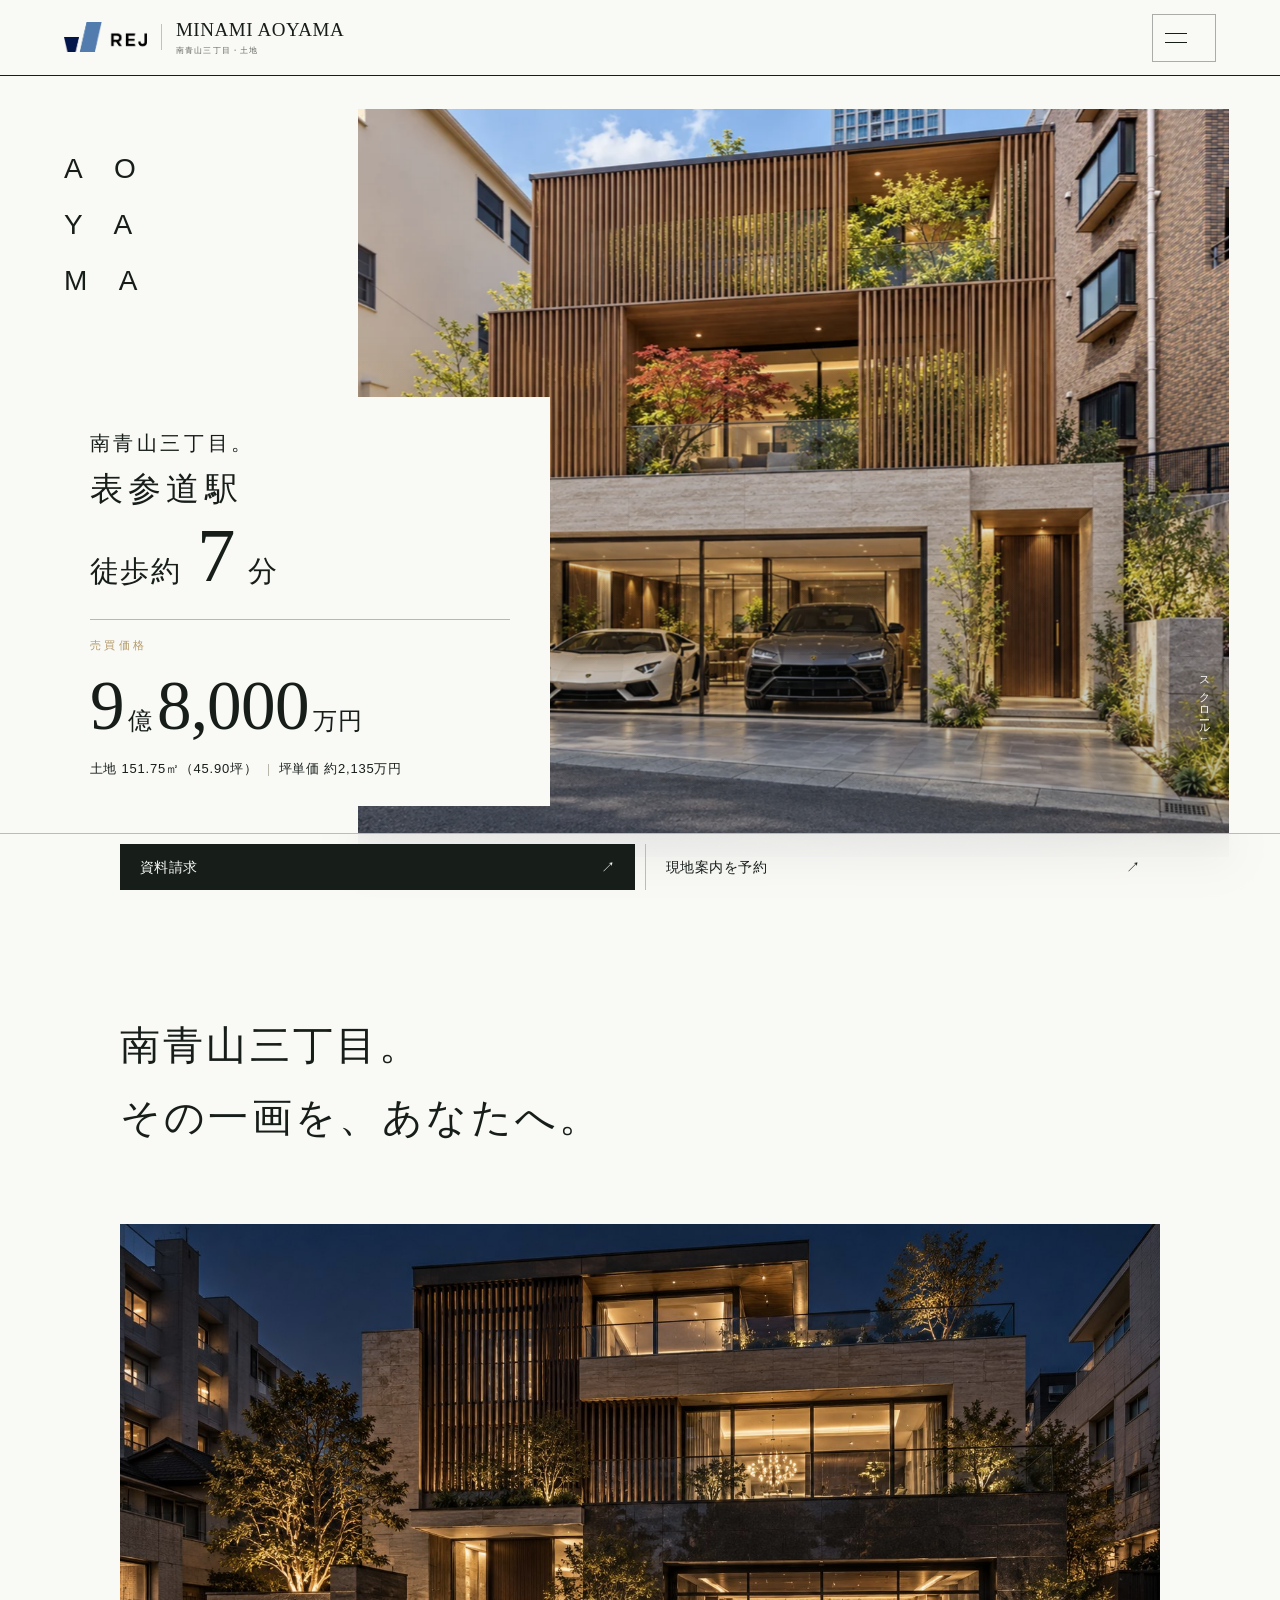
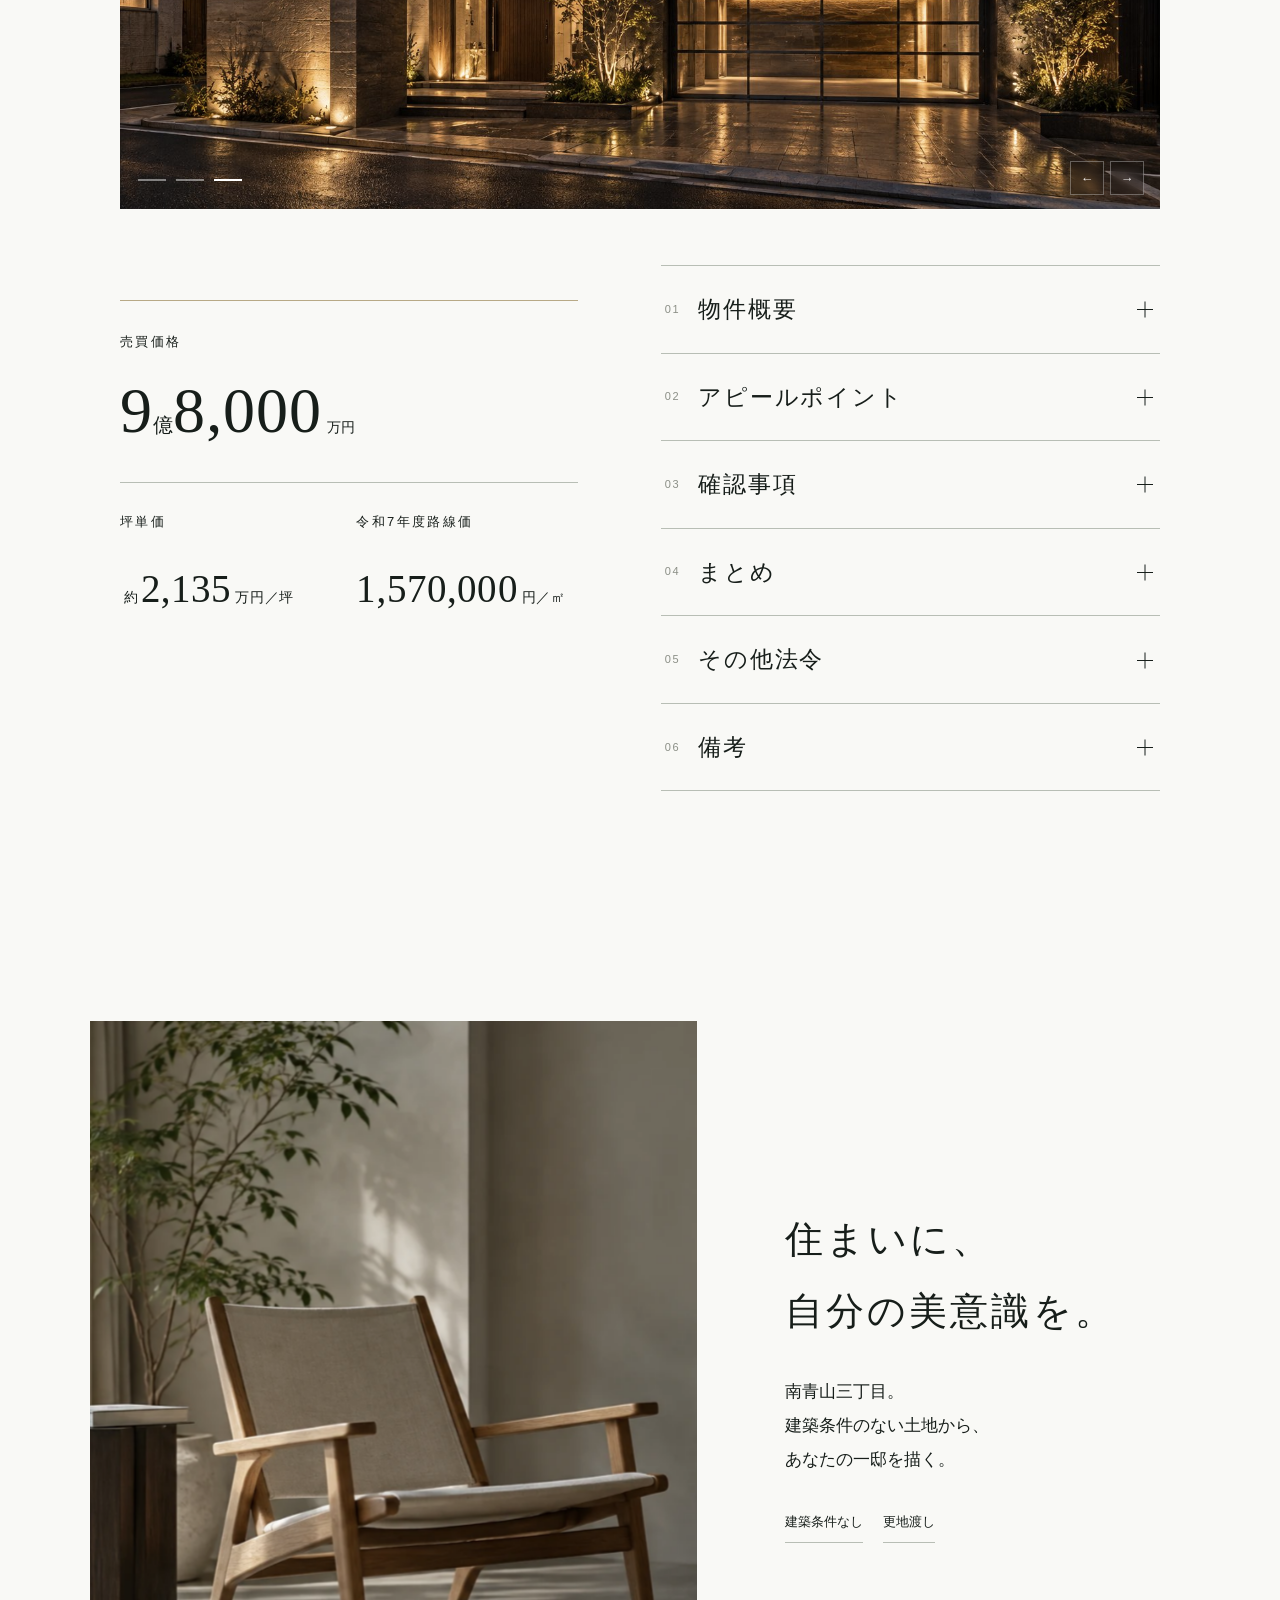
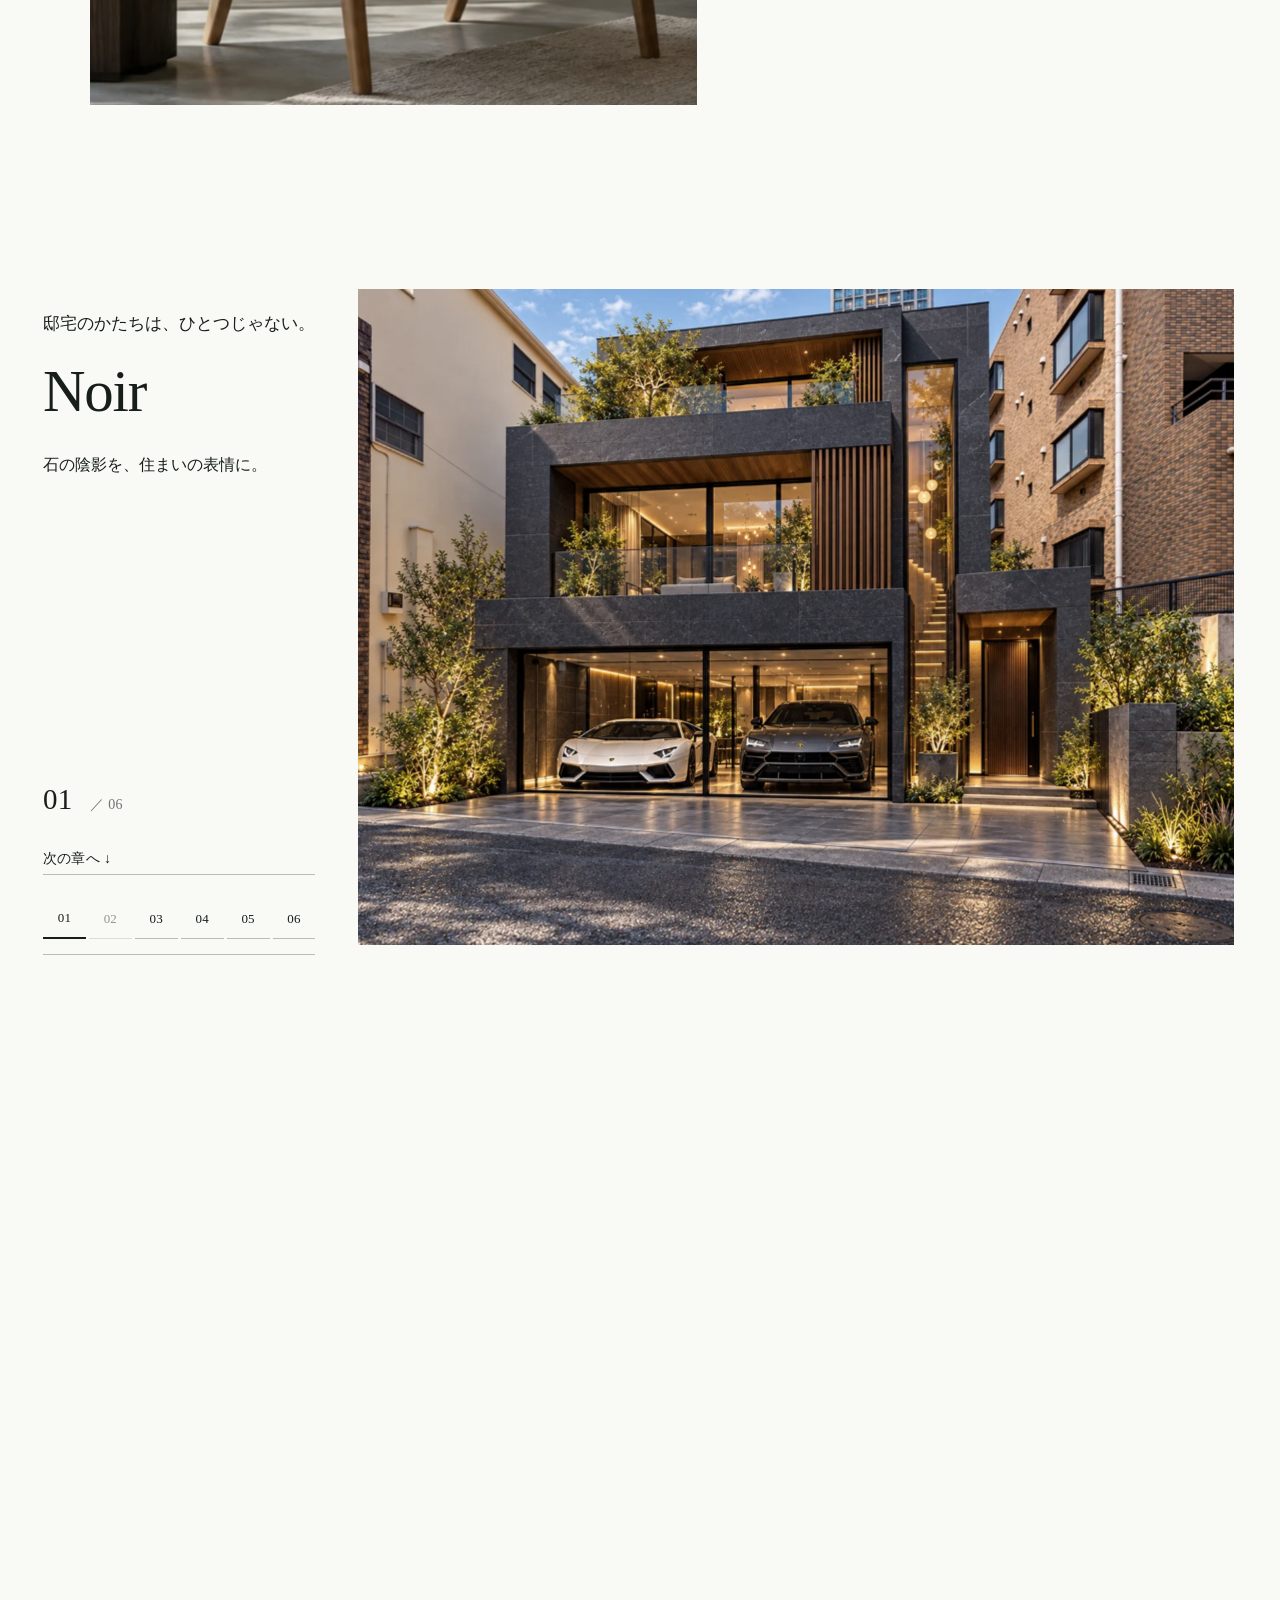
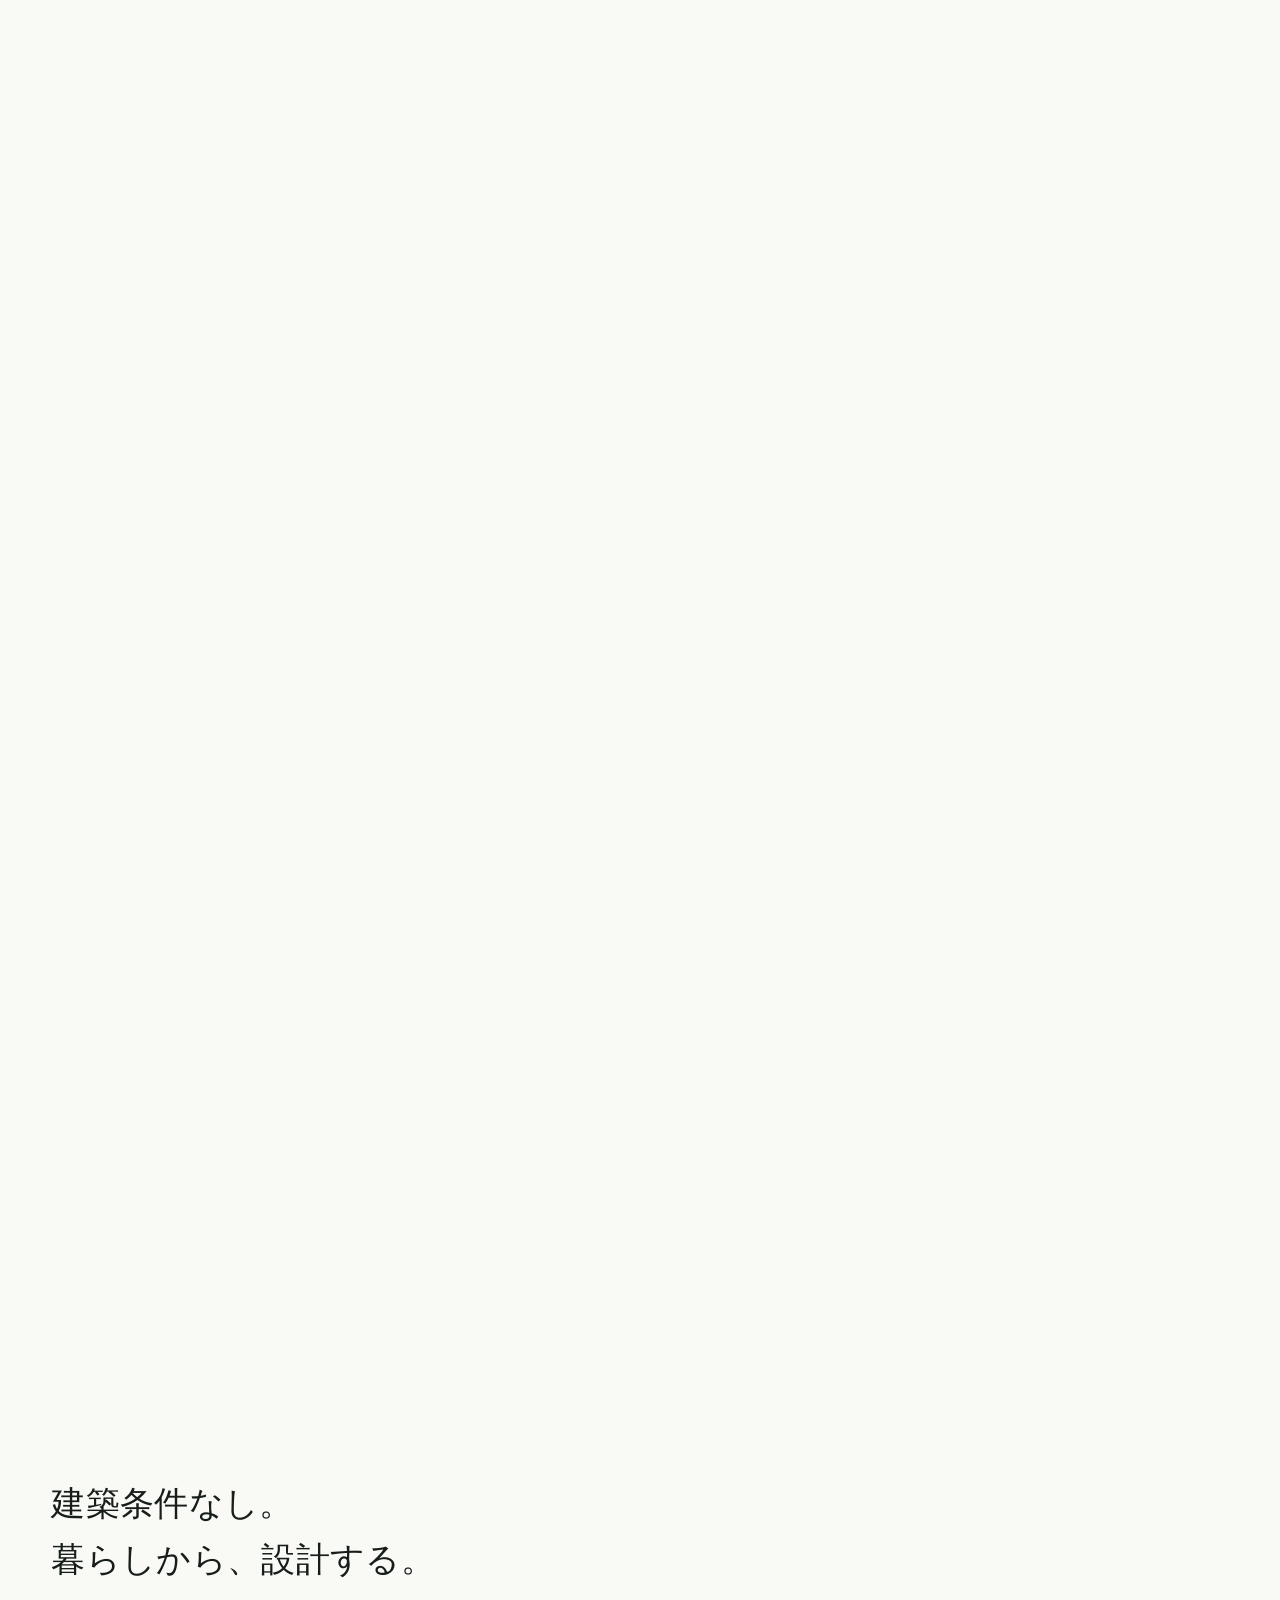
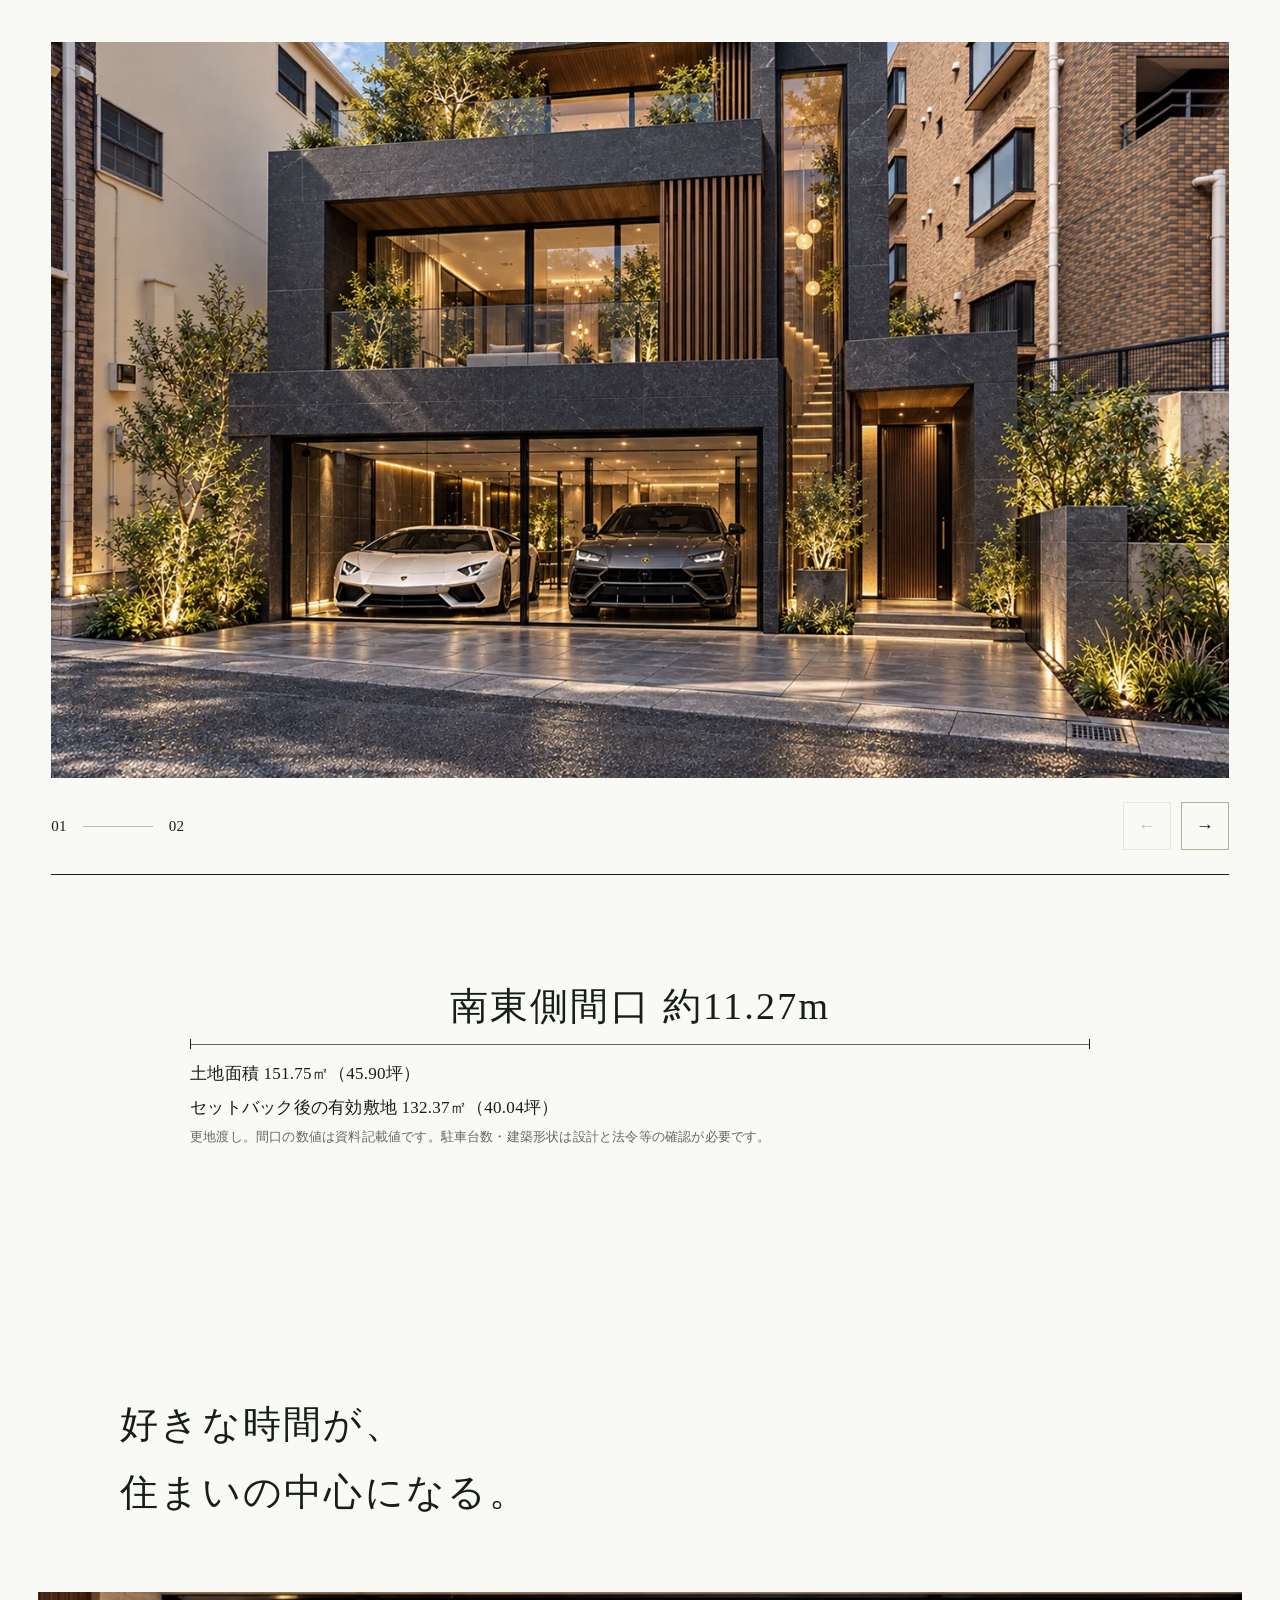
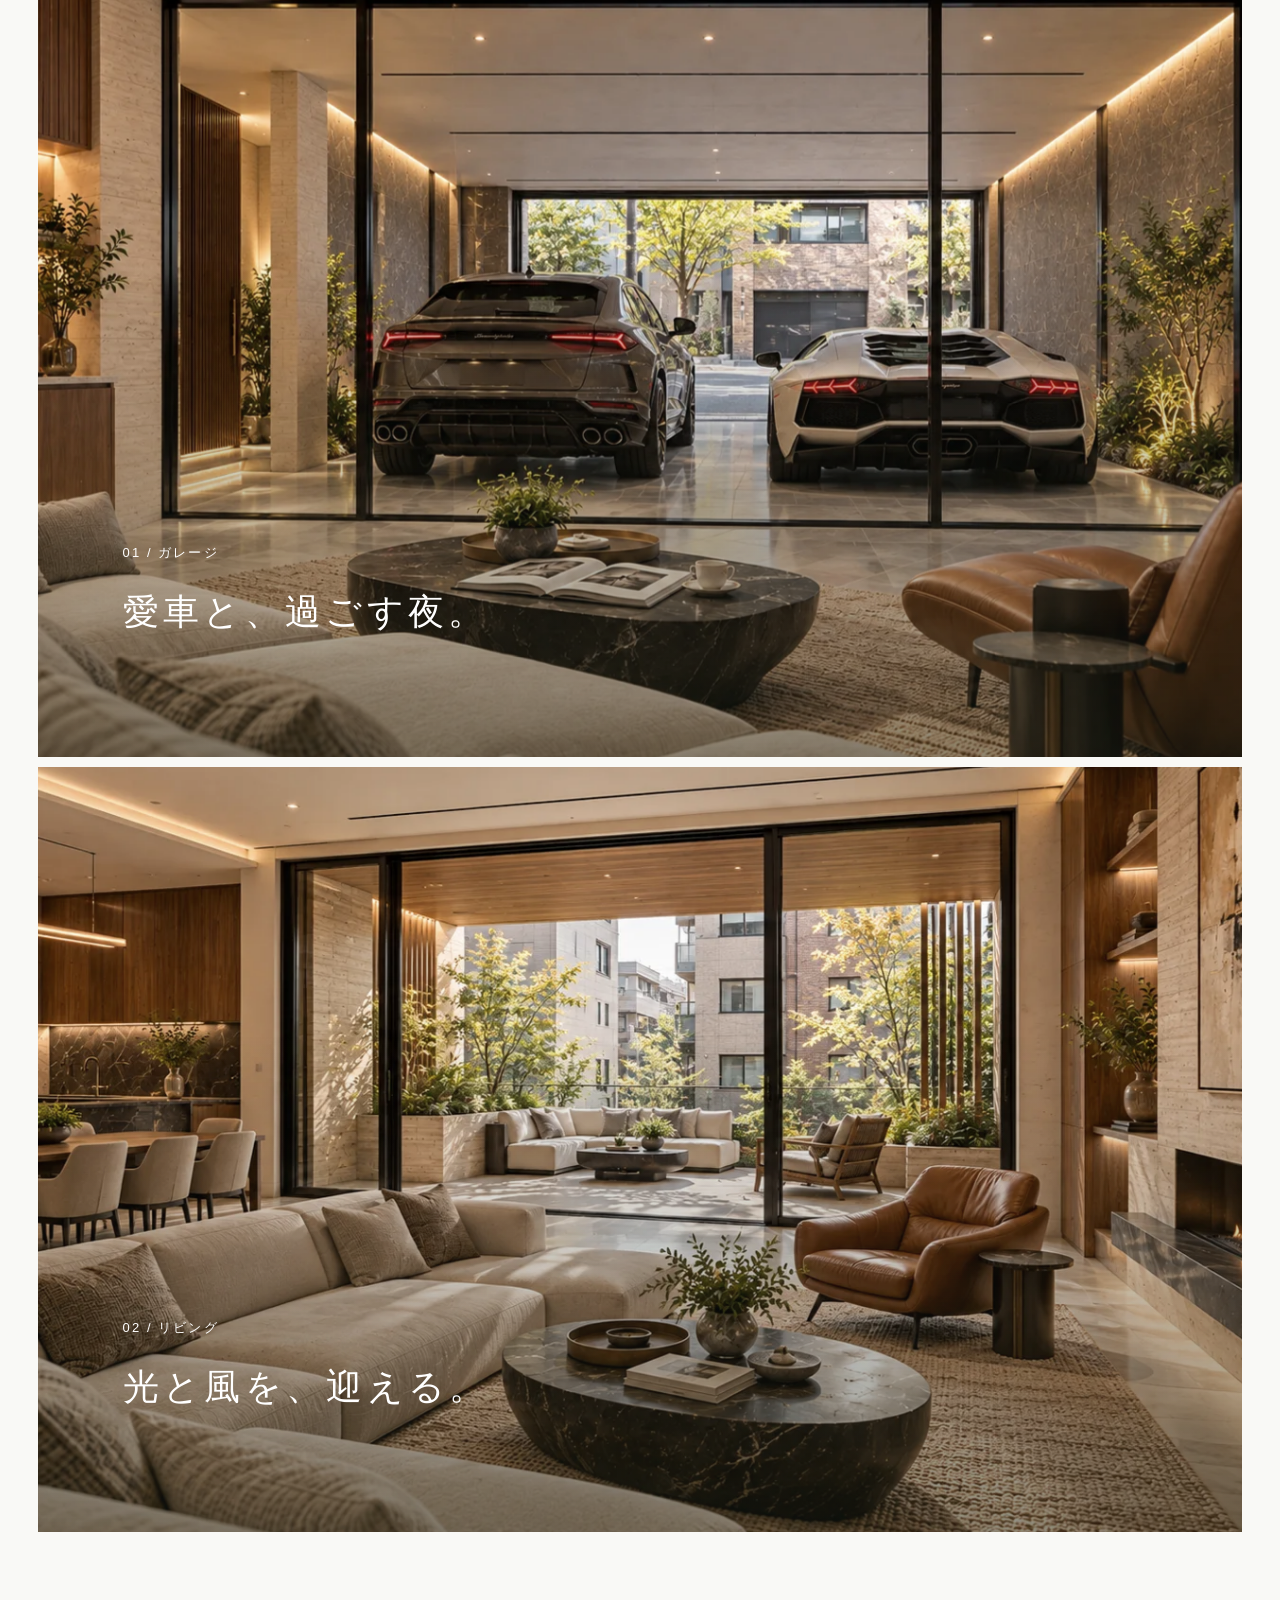
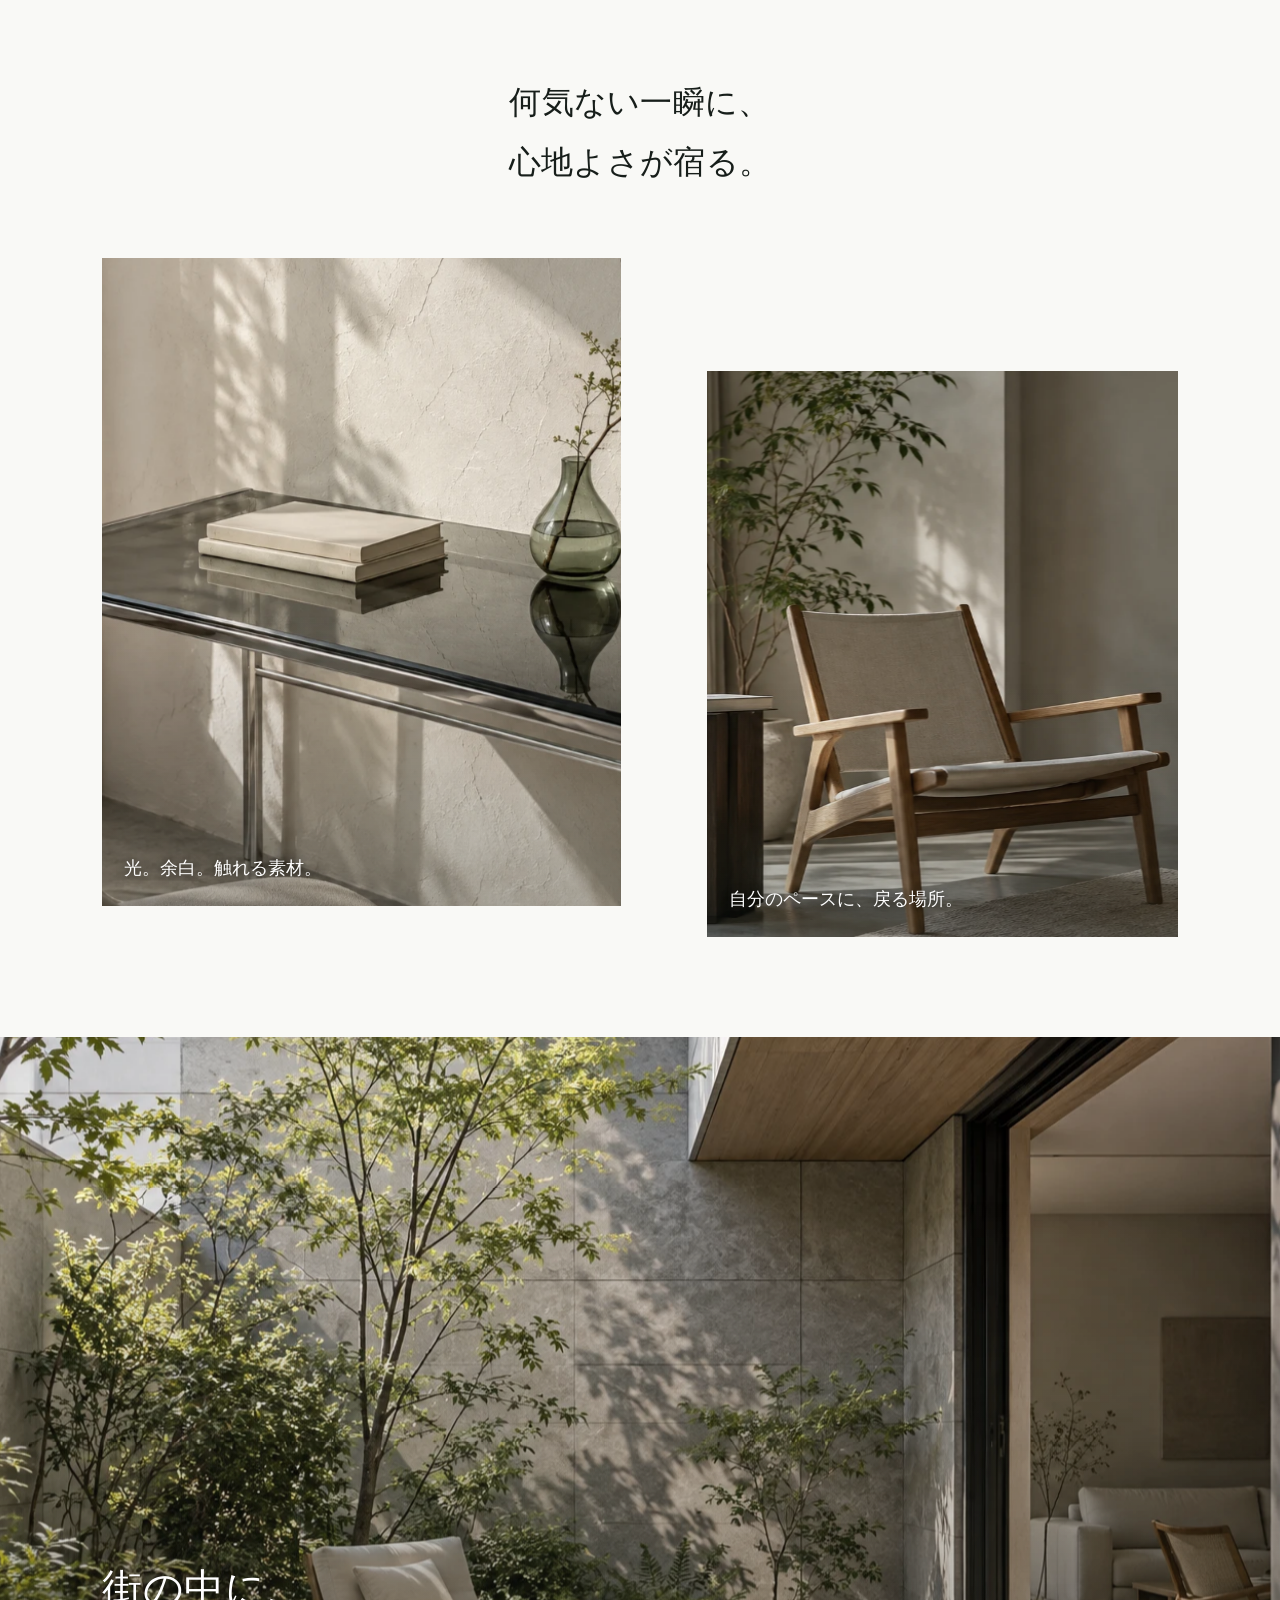
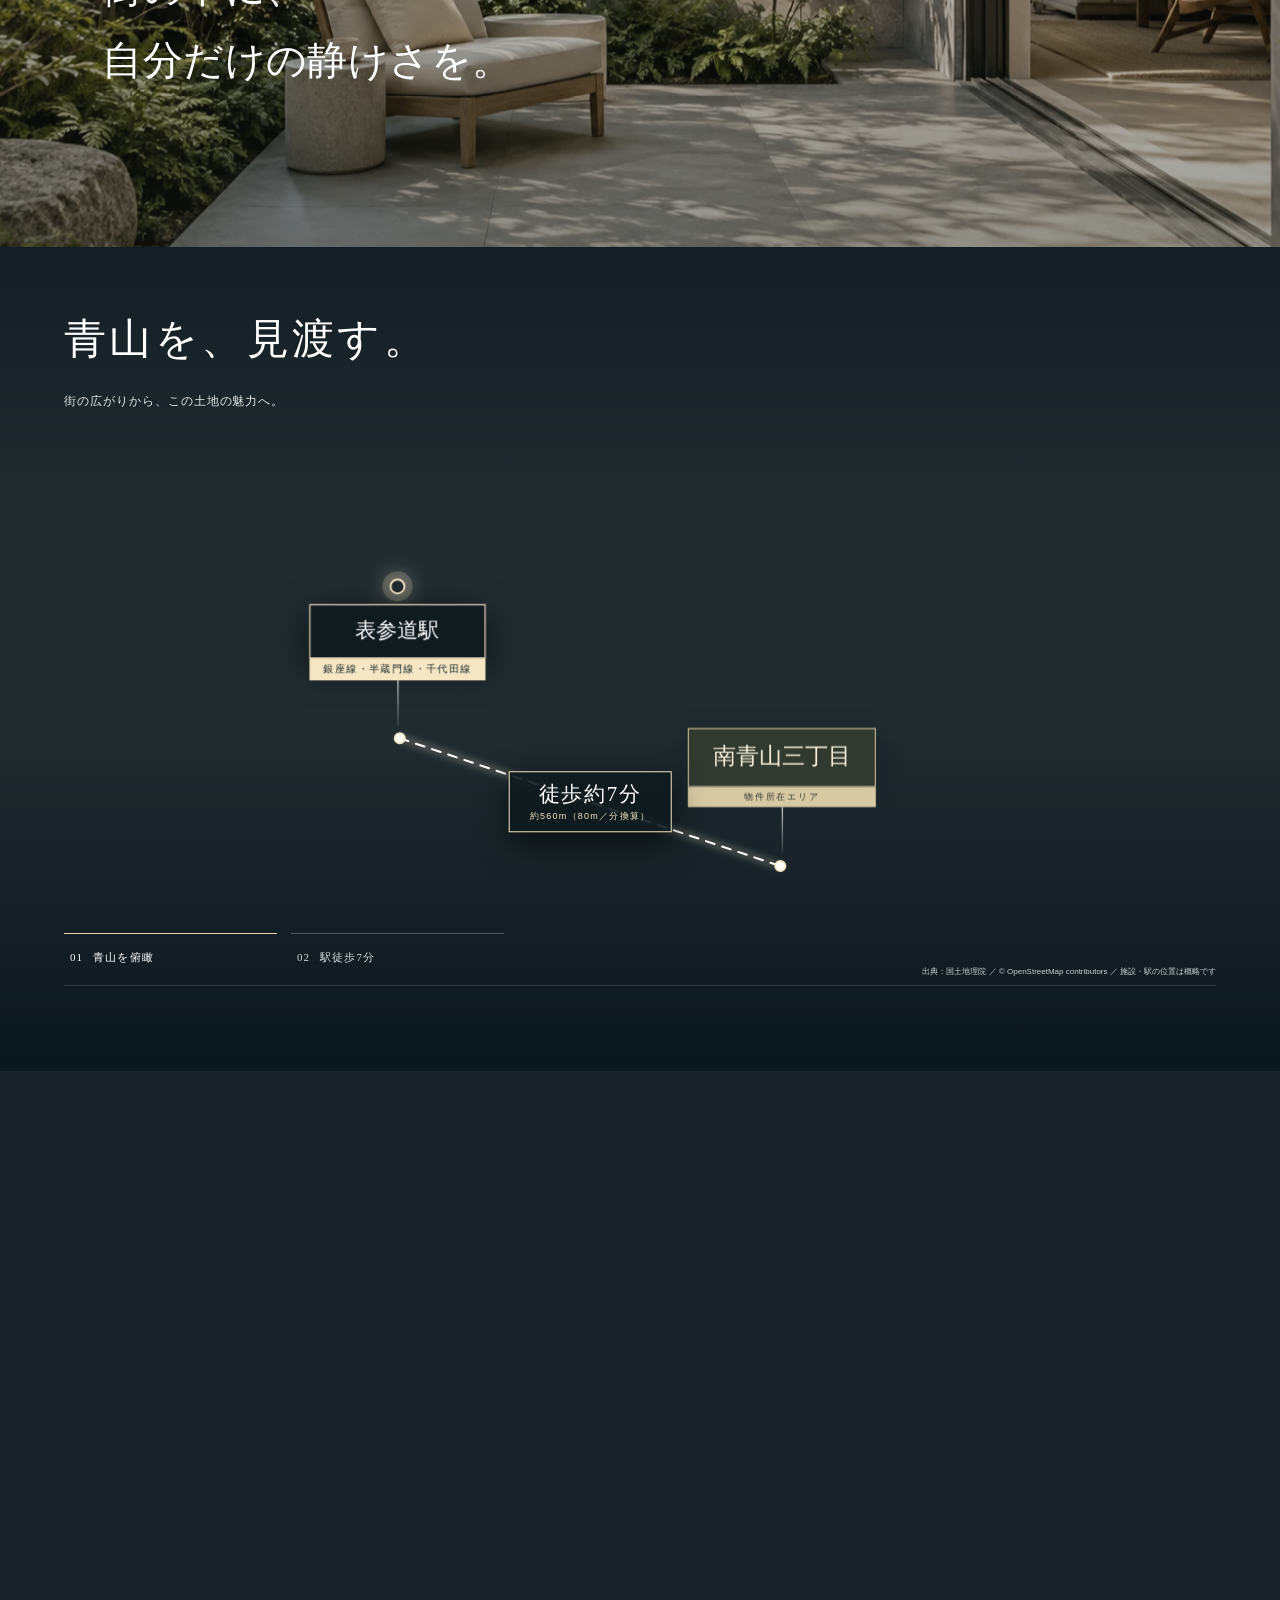
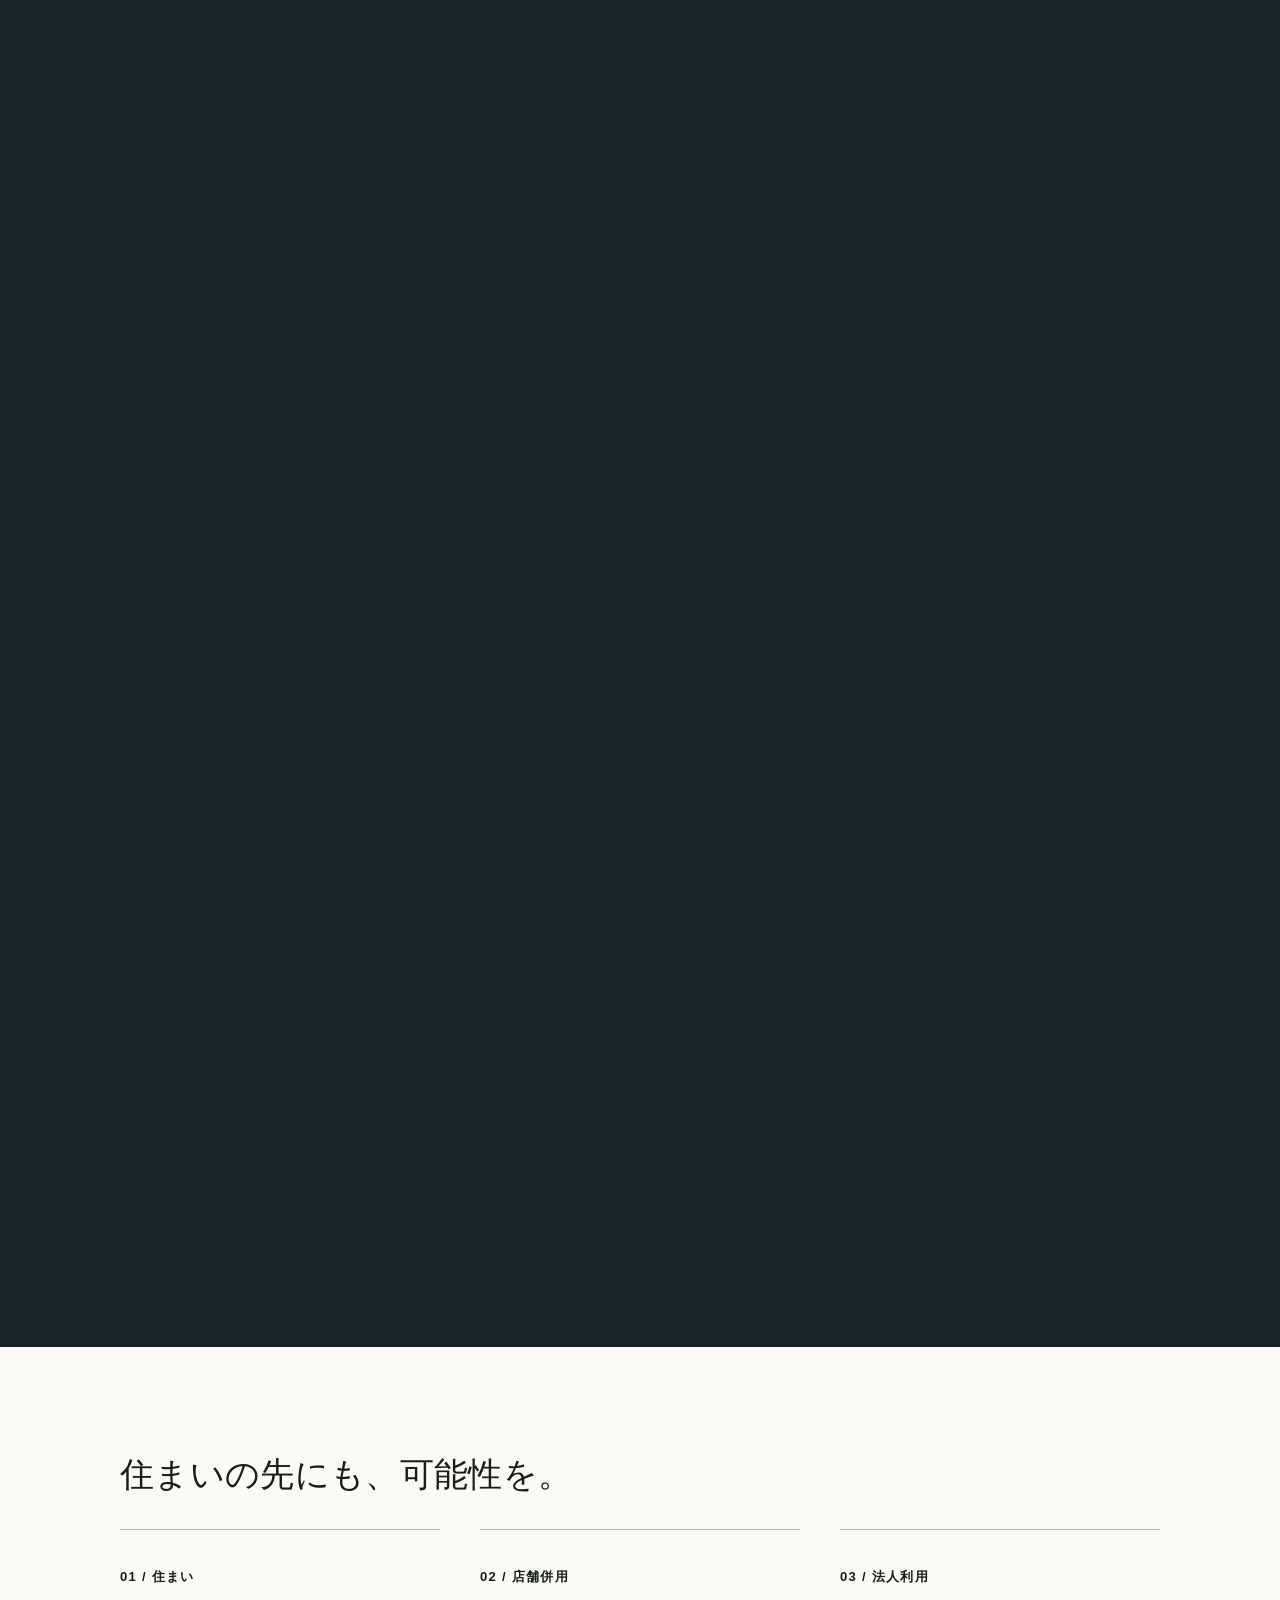
==== commit f946963f: "Restore English plan names Co-Authored-By: Claude Opus 5.5 <noreply@anthropic.com>" ====
--- a/index.html
+++ b/index.html
@@ -1,3 +1,3 @@
 <!DOCTYPE html>
 
-<html lang="ja"><head><meta charset="utf-8"/><link rel="icon" type="image/png" sizes="32x32" href="assets/brand/icon-32.png"/><link rel="apple-touch-icon" href="assets/brand/icon-180.png"/><meta name="robots" content="noindex,nofollow"/><meta content="width=device-width,initial-scale=1,viewport-fit=cover" name="viewport"/><title>南青山三丁目｜土地 45.90坪</title><link href="https://fonts.googleapis.com/css2?family=Cormorant+Garamond:wght@400;500&amp;display=swap" rel="stylesheet"/><link href="css/style.css?v=1" rel="stylesheet"/><link href="css/variants.css?v=1" rel="stylesheet"/><link href="css/photo-v2.css?v=1" rel="stylesheet"/><link href="css/design-v3.css?v=1" rel="stylesheet"/><link href="css/luxury-v4.css?v=1" rel="stylesheet"/><link href="css/aerial-v5.css?v=1" rel="stylesheet"/><link href="css/final-ac.css?v=1" rel="stylesheet"/><link href="css/c-final.css?v=20" rel="stylesheet"/></head><body class="variant-c photo-v2 design-v3 luxury-v4 final-ac"><header class="header"><a class="logo logo-brand" href="#" aria-label="REJ 南青山三丁目"><img class="logo-rej" alt="REJ" src="assets/brand/rej-logo.png" width="373" height="135"/><span class="logo-sep" aria-hidden="true"></span><span class="logo-name">MINAMI AOYAMA<small>南青山三丁目・土地</small></span></a><nav><a href="#intro">コンセプト</a><a href="#plans">建築デザイン</a><a href="#location">ロケーション</a><a href="#outline">物件概要</a></nav><button aria-controls="mobile-menu" aria-expanded="false" aria-label="メニューを開く" class="menu-btn" type="button">メニュー ＋</button></header><nav class="mobile-menu" hidden="" id="mobile-menu"><a href="#intro">コンセプト</a><a href="#plans">建築デザイン</a><a href="#location">ロケーション</a><a href="#outline">物件概要</a><a href="contact.html?type=%E8%B3%87%E6%96%99%E8%AB%8B%E6%B1%82">資料請求・現地案内</a><a class="menu-company" href="https://rej-inc.co.jp/about/outline.html" target="_blank" rel="noopener">会社概要 ↗</a></nav><main><section class="hero photo-hero editorial-photo"><div class="photo-hero-media"><img alt="木格子の参考外観CG" fetchpriority="high" src="assets/plan-4.webp"/></div><div aria-hidden="true" class="editorial-mark">A O<br/>Y A<br/>M A</div><div class="minimal-title"><h1>南青山三丁目。</h1><p class="station-hero"><span class="station-name">表参道駅</span><span class="station-time"><span>徒歩約</span><strong>7</strong><span>分</span></span></p><div class="hero-price"><span class="hero-price-label">売買価格</span><p class="hero-price-num"><strong>9</strong><span class="u">億</span><strong>8,000</strong><span class="u">万円</span></p><p class="hero-price-meta">土地 151.75㎡（45.90坪）<i></i>坪単価 約2,135万円</p></div></div><a class="hero-scroll" href="#outline">スクロール ↓</a></section><section class="estate" id="outline"><div class="estate-heading wrap"><h2>南青山三丁目。<br/>その一画を、あなたへ。</h2></div><div class="site3d-wrap wrap"><div class="view-slider" id="views" aria-roledescription="カルーセル" aria-label="建物と青山の風景イメージ"><div class="view-track"><figure class="view-slide" data-src="assets/views/view-01.jpg"><img alt="南青山の街並みに建つ邸宅の外観イメージ" src="assets/views/view-01.jpg"/></figure><figure class="view-slide" data-src="assets/views/view-02.jpg"><img alt="屋上から望む青山の夕景イメージ" loading="lazy" src="assets/views/view-02.jpg"/></figure><figure class="view-slide" data-src="assets/views/view-03.jpg"><img alt="夜の邸宅の外観イメージ" loading="lazy" src="assets/views/view-03.jpg"/></figure></div><button class="view-arrow prev" type="button" aria-label="前の画像">←</button><button class="view-arrow next" type="button" aria-label="次の画像">→</button><div class="view-dots"></div></div></div><div class="estate-layout wrap"><div class="estate-visual"><div class="estate-price"><span>売買価格</span><p><strong>9</strong>億<strong>8,000</strong><small>万円</small></p></div><div class="estate-area"><div><span>坪単価</span><p><small class="pre">約</small>2,135<small>万円／坪</small></p></div><div><span>令和7年度路線価</span><p>1,570,000<small>円／㎡</small></p></div></div></div><div class="estate-information"><details class="estate-acc"><summary><span class="acc-no">01</span><span class="acc-title">物件概要</span><i class="acc-icon" aria-hidden="true"></i></summary><div class="acc-body"><dl><div><dt>物件種別</dt><dd>土地</dd></div><div><dt>所在地</dt><dd>港区南青山三丁目</dd></div><div><dt>交通</dt><dd>東京メトロ銀座線・半蔵門線・千代田線「表参道」駅 徒歩約7分</dd></div><div><dt>土地面積</dt><dd>151.75㎡（45.90坪）</dd></div><div><dt>実測面積</dt><dd>155.00㎡</dd></div><div><dt>有効敷地面積</dt><dd>132.37㎡（40.04坪）</dd></div><div><dt>セットバック部分</dt><dd>19.38㎡</dd></div><div><dt>地目</dt><dd>宅地</dd></div><div><dt>権利</dt><dd>所有権</dd></div><div><dt>用途地域</dt><dd>第二種中高層住居専用地域</dd></div><div><dt>建ぺい率</dt><dd>60%</dd></div><div><dt>容積率</dt><dd>300%</dd></div><div><dt>幅員</dt><dd>南東側 約4.0m</dd></div><div><dt>間口</dt><dd>南東側 約11.27m</dd></div><div><dt>現況</dt><dd>更地渡し</dd></div><div><dt>取引態様</dt><dd>売主代理</dd></div></dl></div></details><details class="estate-acc"><summary><span class="acc-no">02</span><span class="acc-title">アピールポイント</span><i class="acc-icon" aria-hidden="true"></i></summary><div class="acc-body"><ul class="acc-list"><li>「表参道」駅徒歩7分、南青山三丁目アドレスの希少な戸建て用地</li><li>建築条件なしの更地渡しで、邸宅を中心に自由度の高い建築計画が可能</li><li>南東側間口約11.27mを確保し、1階店舗・ギャラリー等を取り入れた計画も検討余地</li></ul></div></details><details class="estate-acc"><summary><span class="acc-no">03</span><span class="acc-title">確認事項</span><i class="acc-icon" aria-hidden="true"></i></summary><div class="acc-body"><ul class="acc-list"><li>公簿45.90坪に対してセットバック後の有効敷地面積は40.04坪となり、実質的な建築利用面積が縮小</li><li>前面道路幅員約4.0m、容積率低減係数0.4のため、指定容積率300%をそのまま消化できない点に注意</li><li>販売価格9億8,000万円と高額帯のため、出口は南青山の立地価値を評価する富裕層・法人需要が中心</li></ul></div></details><details class="estate-acc"><summary><span class="acc-no">04</span><span class="acc-title">まとめ</span><i class="acc-icon" aria-hidden="true"></i></summary><div class="acc-body"><ul class="acc-list"><li>表参道・外苑前を生活圏とする南青山三丁目の希少な更地案件</li><li>約46坪の土地に対し、建築条件なし・間口約11.27mという自由度が大きな強み</li><li>取得検討時はセットバック後の有効面積、道路幅員による容積率制限、建築可能ボリュームの精査が重要</li></ul></div></details><details class="estate-acc"><summary><span class="acc-no">05</span><span class="acc-title">その他法令</span><i class="acc-icon" aria-hidden="true"></i></summary><div class="acc-body"><p>準防火地域、24m第三種高度地区、日影規制3時間−2時間／測定面4m、容積率低減係数0.4、道路斜線勾配1.25、隣地斜線勾配1.25・立ち上がり高さ20m</p></div></details><details class="estate-acc"><summary><span class="acc-no">06</span><span class="acc-title">備考</span><i class="acc-icon" aria-hidden="true"></i></summary><div class="acc-body"><p>建築条件なし、土地境界確認書あり、参考建築プラン・建築CGあり</p></div></details></div></div></section><section class="photo-intro" id="intro"><div class="intro-photo" data-parallax="medium"><img alt="自然光と木の家具があるラウンジの暮らしイメージ" loading="lazy" src="assets/mood/quiet-lounge-v2.webp"/></div><div class="intro-copy"><h2>住まいに、<br/>自分の美意識を。</h2><p>南青山三丁目。<br/>建築条件のない土地から、<br/>あなたの一邸を描く。</p><div class="intro-tags"><span>建築条件なし</span><span>更地渡し</span></div></div></section><section aria-label="スクロールで見る6つの参考建築プラン" class="pinned-plans" id="plans"><div class="pin-scene"><div class="pin-visual"><figure aria-hidden="false" class="pin-slide is-active" data-index="0"><img alt="ノワール：参考外観CG" decoding="async" src="assets/plan-1.webp"/></figure><figure aria-hidden="true" class="pin-slide" data-index="1"><img alt="カーブ：参考外観CG" decoding="async" src="assets/plan-2.webp"/></figure><figure aria-hidden="true" class="pin-slide" data-index="2"><img alt="テラス：参考外観CG" decoding="async" src="assets/plan-3.webp"/></figure><figure aria-hidden="true" class="pin-slide" data-index="3"><img alt="格子：参考外観CG" decoding="async" src="assets/plan-4.webp"/></figure><figure aria-hidden="true" class="pin-slide" data-index="4"><img alt="コンクリート：参考外観CG" decoding="async" src="assets/plan-5.webp"/></figure><figure aria-hidden="true" class="pin-slide" data-index="5"><img alt="トラバーチン：参考外観CG" decoding="async" src="assets/plan-6.webp"/></figure></div><div class="pin-copy"><div class="pin-chapter"><p class="pin-kicker">邸宅のかたちは、ひとつじゃない。</p><h2 id="pin-title">ノワール</h2><p id="pin-description">石の陰影を、住まいの表情に。</p></div><div class="pin-controls"><div class="pin-counter"><strong id="pin-number">01</strong><span>／ 06</span><a href="#after-plans">次の章へ ↓</a></div><div aria-label="参考プランを選ぶ" class="pin-dots"><button aria-label="1：ノワールを見る" aria-pressed="true" data-chapter="0" type="button"><span>01</span></button><button aria-label="2：カーブを見る" aria-pressed="false" data-chapter="1" type="button"><span>02</span></button><button aria-label="3：テラスを見る" aria-pressed="false" data-chapter="2" type="button"><span>03</span></button><button aria-label="4：格子を見る" aria-pressed="false" data-chapter="3" type="button"><span>04</span></button><button aria-label="5：コンクリートを見る" aria-pressed="false" data-chapter="4" type="button"><span>05</span></button><button aria-label="6：トラバーチンを見る" aria-pressed="false" data-chapter="5" type="button"><span>06</span></button></div><div class="pin-progress"><span></span></div></div></div></div></section><div class="plan-disclaimer wrap" id="after-plans"></div><section class="" id="land"><div class="wrap"><h2>建築条件なし。<br/>暮らしから、設計する。</h2><div aria-label="敷地・建築の3Dイメージ" aria-roledescription="カルーセル" class="site-carousel"><figure aria-label="1 / 2" class="site-slide" id="site-slide-1" role="group"><img alt="ノワールの参考建築CG" loading="eager" src="assets/plan-1.webp"/></figure><figure aria-label="2 / 2" class="site-slide" id="site-slide-2" role="group"><img alt="建築の3D参考イメージ" loading="eager" src="assets/plan-5.webp"/></figure></div><div class="site-controls"><div class="site-pagination"><span aria-live="polite" class="site-current">01</span><span class="site-rule"></span><span>02</span></div><div class="site-arrows"><button aria-label="前の3Dイメージ" data-site-step="-1" type="button">←</button><button aria-label="次の3Dイメージ" data-site-step="1" type="button">→</button></div></div><div class="frontage"><div class="dimension">南東側間口 約11.27m</div><p>土地面積 151.75㎡（45.90坪）<br/>セットバック後の有効敷地 132.37㎡（40.04坪）</p><p class="note">更地渡し。間口の数値は資料記載値です。駐車台数・建築形状は設計と法令等の確認が必要です。</p></div></div></section><section class="cinematic-living" id="living"><div class="living-intro wrap"><h2>好きな時間が、<br/>住まいの中心になる。</h2></div><article class="living-panel" data-parallax="large"><div class="living-image"><img alt="愛車を眺めるガレージリビングの参考CG" loading="lazy" src="assets/garage.webp"/></div><div class="living-caption"><span>01 / ガレージ</span><h3>愛車と、過ごす夜。</h3></div></article><article class="living-panel second" data-parallax="large"><div class="living-image"><img alt="テラス続きのリビング参考CG" loading="lazy" src="assets/living.webp"/></div><div class="living-caption"><span>02 / リビング</span><h3>光と風を、迎える。</h3></div></article></section><section class="atmosphere" id="atmosphere"><div class="atmosphere-head wrap"><h2>何気ない一瞬に、<br/>心地よさが宿る。</h2></div><div class="mood-grid"><figure data-parallax="medium"><img alt="リネン・ガラス・家具の静かな質感を表す生成イメージ" loading="lazy" src="assets/mood/still-life-v2.webp"/><figcaption>光。余白。触れる素材。</figcaption></figure><figure data-parallax="medium"><img alt="自然光に包まれたラウンジの生成イメージ" loading="lazy" src="assets/mood/quiet-lounge-v2.webp"/><figcaption>自分のペースに、戻る場所。</figcaption></figure></div></section><section class="terrace-scene" data-parallax="large" id="terrace"><div class="terrace-image"><img alt="石と植栽に囲まれた小さなテラスの生成イメージ" loading="lazy" src="assets/mood/terrace-soft-v2.webp"/></div><div class="terrace-copy"><h2>街の中に、<br/>自分だけの静けさを。</h2></div></section><section aria-label="青山の航空写真とアクセス" class="aerial-story" id="location"><div class="aerial-stage" data-chapter="0"><div aria-label="実際の航空写真と建物形状を用いた青山周辺の立体ビュー" class="aerial-canvas" role="img"></div><div class="aerial-labels"></div><div class="aerial-heading"><span class="aerial-kicker">AOYAMA, FROM ABOVE</span><h2 class="aerial-title">青山を、見渡す。</h2><p class="aerial-description">街の広がりから、この土地の魅力へ。</p></div><div class="aerial-loading" role="status">AOYAMA / 航空写真を読み込み中</div><div class="aerial-bottom"><div aria-label="航空写真の表示段階" class="aerial-steps"><button aria-pressed="true" data-geo-chapter="0" type="button"><b>01</b>青山を俯瞰</button><button aria-pressed="false" data-geo-chapter="1" type="button"><b>02</b>駅徒歩7分</button></div><p class="aerial-credit">出典：<a href="https://maps.gsi.go.jp/development/ichiran.html" rel="noopener" target="_blank">国土地理院</a> ／ <a href="https://www.openstreetmap.org/copyright" rel="noopener" target="_blank">© OpenStreetMap contributors</a> ／ 施設・駅の位置は概略です</p></div><div class="aerial-progress"><span></span></div></div></section><section class="" id="possibilities"><div class="wrap"><h2>住まいの先にも、可能性を。</h2><div class="possibilities"><article><b>01 / 住まい</b><h3>自邸・役員邸</h3><p>プライベートな暮らしと、ゲストを迎える空間を検討。</p></article><article><b>02 / 店舗併用</b><h3>ギャラリー・店舗併用</h3><p>住居と仕事場を組み合わせる活用を検討。</p></article><article><b>03 / 法人利用</b><h3>法人保有・事業利用</h3><p>自社拠点や将来の売却を含め、保有目的に応じて検討。</p></article></div><p class="note">用途・営業形態によって法令等の制限があります。各用途の可否は個別確認が必要です。将来の資産価値・収益・売却を保証するものではありません。</p></div></section><section class="volume" id="volume"><div class="wrap"><h2>建てられる大きさを、<br/>正確に知ることから。</h2><div class="volume-editorial"><div class="volume-box designed-volume"><figure class="volume-photo"><img alt="建築ボリュームの参考イメージ" loading="lazy" src="assets/plan-6.webp"/></figure><span>セットバック後の有効敷地</span><strong>132.37㎡ / 40.04坪</strong><p>土地面積151.75㎡に対し、セットバック部分は19.38㎡です。</p></div><div class="volume-box designed-volume"><figure class="volume-photo"><img alt="建築の検討イメージ" loading="lazy" src="assets/plan-5.webp"/></figure><span>前面道路と建築ボリューム</span><strong>南東側道路 約4.0m</strong><p>指定容積率300%をそのまま利用できない場合があります。構成資料の延床約210㎡前後は設計確認前の目安です。</p></div></div><p class="note">ガレージ・地下室の床面積の扱いを含め、建築ボリュームは法令、敷地条件、設計により異なります。詳細は設計士等による確認が必要です。数値・適用条件の確認後に検討書をご案内します。</p><a class="btn" data-request="資料請求" href="contact.html?type=%E8%B3%87%E6%96%99%E8%AB%8B%E6%B1%82" style="margin-top:24px">建築ボリューム検討書を請求する</a></div></section><section class="cta-final" id="contact"><div class="cta-grid"><div class="cta-copy"><h2 class="cta-display"><span class="l1">プライベート</span><span class="l2"><span class="cta-jp">この土地から始まる、<br/>あなただけの計画を。</span><i class="cta-rule" aria-hidden="true"></i><span>ご案内</span></span></h2><div class="cta-actions"><a class="cta-row" href="contact.html?type=%E8%B3%87%E6%96%99%E8%AB%8B%E6%B1%82"><span class="cta-label">資料請求</span><span class="cta-arrow" aria-hidden="true"><svg viewBox="0 0 24 24"><path d="M5 19 19 5M9 5h10v10"/></svg></span></a><a class="cta-row" href="contact.html?type=%E7%8F%BE%E5%9C%B0%E6%A1%88%E5%86%85"><span class="cta-label">現地案内を予約</span><span class="cta-arrow" aria-hidden="true"><svg viewBox="0 0 24 24"><path d="M5 19 19 5M9 5h10v10"/></svg></span></a></div></div></div></section></main><footer class="site-footer"><div class="site-footer-inner"><a class="site-footer-logo" href="https://rej-inc.co.jp/" target="_blank" rel="noopener" aria-label="REJ株式会社 公式サイト"><img alt="REJ" src="assets/brand/rej-logo.png" width="373" height="135"/></a><nav class="site-footer-nav" aria-label="フッター"><a href="https://rej-inc.co.jp/about/outline.html" target="_blank" rel="noopener">会社概要 ↗</a><a href="contact.html?type=%E8%B3%87%E6%96%99%E8%AB%8B%E6%B1%82">資料請求・現地案内</a><a href="#outline">物件概要</a></nav><small class="site-footer-copy">© REJ株式会社</small></div></footer><div aria-label="お問い合わせ" class="sticky"><a class="btn primary" data-request="資料請求" href="contact.html?type=%E8%B3%87%E6%96%99%E8%AB%8B%E6%B1%82">資料請求</a><a class="btn" data-request="現地案内" href="contact.html?type=%E7%8F%BE%E5%9C%B0%E6%A1%88%E5%86%85">現地案内を予約</a></div><script src="js/app.js?v=1"></script><script src="js/motion.js?v=2"></script><script src="js/design-v3.js?v=1"></script><script src="js/luxury-v4.js?v=1"></script><script src="js/slot.js?v=2"></script><script src="js/aerial-v5.js?v=2" type="module"></script><script src="js/final-ac.js?v=1"></script><script src="js/view-slider.js?v=1"></script></body></html>+<html lang="ja"><head><meta charset="utf-8"/><link rel="icon" type="image/png" sizes="32x32" href="assets/brand/icon-32.png"/><link rel="apple-touch-icon" href="assets/brand/icon-180.png"/><meta name="robots" content="noindex,nofollow"/><meta content="width=device-width,initial-scale=1,viewport-fit=cover" name="viewport"/><title>南青山三丁目｜土地 45.90坪</title><link href="https://fonts.googleapis.com/css2?family=Cormorant+Garamond:wght@400;500&amp;display=swap" rel="stylesheet"/><link href="css/style.css?v=1" rel="stylesheet"/><link href="css/variants.css?v=1" rel="stylesheet"/><link href="css/photo-v2.css?v=1" rel="stylesheet"/><link href="css/design-v3.css?v=1" rel="stylesheet"/><link href="css/luxury-v4.css?v=1" rel="stylesheet"/><link href="css/aerial-v5.css?v=1" rel="stylesheet"/><link href="css/final-ac.css?v=1" rel="stylesheet"/><link href="css/c-final.css?v=20" rel="stylesheet"/></head><body class="variant-c photo-v2 design-v3 luxury-v4 final-ac"><header class="header"><a class="logo logo-brand" href="#" aria-label="REJ 南青山三丁目"><img class="logo-rej" alt="REJ" src="assets/brand/rej-logo.png" width="373" height="135"/><span class="logo-sep" aria-hidden="true"></span><span class="logo-name">MINAMI AOYAMA<small>南青山三丁目・土地</small></span></a><nav><a href="#intro">コンセプト</a><a href="#plans">建築デザイン</a><a href="#location">ロケーション</a><a href="#outline">物件概要</a></nav><button aria-controls="mobile-menu" aria-expanded="false" aria-label="メニューを開く" class="menu-btn" type="button">メニュー ＋</button></header><nav class="mobile-menu" hidden="" id="mobile-menu"><a href="#intro">コンセプト</a><a href="#plans">建築デザイン</a><a href="#location">ロケーション</a><a href="#outline">物件概要</a><a href="contact.html?type=%E8%B3%87%E6%96%99%E8%AB%8B%E6%B1%82">資料請求・現地案内</a><a class="menu-company" href="https://rej-inc.co.jp/about/outline.html" target="_blank" rel="noopener">会社概要 ↗</a></nav><main><section class="hero photo-hero editorial-photo"><div class="photo-hero-media"><img alt="木格子の参考外観CG" fetchpriority="high" src="assets/plan-4.webp"/></div><div aria-hidden="true" class="editorial-mark">A O<br/>Y A<br/>M A</div><div class="minimal-title"><h1>南青山三丁目。</h1><p class="station-hero"><span class="station-name">表参道駅</span><span class="station-time"><span>徒歩約</span><strong>7</strong><span>分</span></span></p><div class="hero-price"><span class="hero-price-label">売買価格</span><p class="hero-price-num"><strong>9</strong><span class="u">億</span><strong>8,000</strong><span class="u">万円</span></p><p class="hero-price-meta">土地 151.75㎡（45.90坪）<i></i>坪単価 約2,135万円</p></div></div><a class="hero-scroll" href="#outline">スクロール ↓</a></section><section class="estate" id="outline"><div class="estate-heading wrap"><h2>南青山三丁目。<br/>その一画を、あなたへ。</h2></div><div class="site3d-wrap wrap"><div class="view-slider" id="views" aria-roledescription="カルーセル" aria-label="建物と青山の風景イメージ"><div class="view-track"><figure class="view-slide" data-src="assets/views/view-01.jpg"><img alt="南青山の街並みに建つ邸宅の外観イメージ" src="assets/views/view-01.jpg"/></figure><figure class="view-slide" data-src="assets/views/view-02.jpg"><img alt="屋上から望む青山の夕景イメージ" loading="lazy" src="assets/views/view-02.jpg"/></figure><figure class="view-slide" data-src="assets/views/view-03.jpg"><img alt="夜の邸宅の外観イメージ" loading="lazy" src="assets/views/view-03.jpg"/></figure></div><button class="view-arrow prev" type="button" aria-label="前の画像">←</button><button class="view-arrow next" type="button" aria-label="次の画像">→</button><div class="view-dots"></div></div></div><div class="estate-layout wrap"><div class="estate-visual"><div class="estate-price"><span>売買価格</span><p><strong>9</strong>億<strong>8,000</strong><small>万円</small></p></div><div class="estate-area"><div><span>坪単価</span><p><small class="pre">約</small>2,135<small>万円／坪</small></p></div><div><span>令和7年度路線価</span><p>1,570,000<small>円／㎡</small></p></div></div></div><div class="estate-information"><details class="estate-acc"><summary><span class="acc-no">01</span><span class="acc-title">物件概要</span><i class="acc-icon" aria-hidden="true"></i></summary><div class="acc-body"><dl><div><dt>物件種別</dt><dd>土地</dd></div><div><dt>所在地</dt><dd>港区南青山三丁目</dd></div><div><dt>交通</dt><dd>東京メトロ銀座線・半蔵門線・千代田線「表参道」駅 徒歩約7分</dd></div><div><dt>土地面積</dt><dd>151.75㎡（45.90坪）</dd></div><div><dt>実測面積</dt><dd>155.00㎡</dd></div><div><dt>有効敷地面積</dt><dd>132.37㎡（40.04坪）</dd></div><div><dt>セットバック部分</dt><dd>19.38㎡</dd></div><div><dt>地目</dt><dd>宅地</dd></div><div><dt>権利</dt><dd>所有権</dd></div><div><dt>用途地域</dt><dd>第二種中高層住居専用地域</dd></div><div><dt>建ぺい率</dt><dd>60%</dd></div><div><dt>容積率</dt><dd>300%</dd></div><div><dt>幅員</dt><dd>南東側 約4.0m</dd></div><div><dt>間口</dt><dd>南東側 約11.27m</dd></div><div><dt>現況</dt><dd>更地渡し</dd></div><div><dt>取引態様</dt><dd>売主代理</dd></div></dl></div></details><details class="estate-acc"><summary><span class="acc-no">02</span><span class="acc-title">アピールポイント</span><i class="acc-icon" aria-hidden="true"></i></summary><div class="acc-body"><ul class="acc-list"><li>「表参道」駅徒歩7分、南青山三丁目アドレスの希少な戸建て用地</li><li>建築条件なしの更地渡しで、邸宅を中心に自由度の高い建築計画が可能</li><li>南東側間口約11.27mを確保し、1階店舗・ギャラリー等を取り入れた計画も検討余地</li></ul></div></details><details class="estate-acc"><summary><span class="acc-no">03</span><span class="acc-title">確認事項</span><i class="acc-icon" aria-hidden="true"></i></summary><div class="acc-body"><ul class="acc-list"><li>公簿45.90坪に対してセットバック後の有効敷地面積は40.04坪となり、実質的な建築利用面積が縮小</li><li>前面道路幅員約4.0m、容積率低減係数0.4のため、指定容積率300%をそのまま消化できない点に注意</li><li>販売価格9億8,000万円と高額帯のため、出口は南青山の立地価値を評価する富裕層・法人需要が中心</li></ul></div></details><details class="estate-acc"><summary><span class="acc-no">04</span><span class="acc-title">まとめ</span><i class="acc-icon" aria-hidden="true"></i></summary><div class="acc-body"><ul class="acc-list"><li>表参道・外苑前を生活圏とする南青山三丁目の希少な更地案件</li><li>約46坪の土地に対し、建築条件なし・間口約11.27mという自由度が大きな強み</li><li>取得検討時はセットバック後の有効面積、道路幅員による容積率制限、建築可能ボリュームの精査が重要</li></ul></div></details><details class="estate-acc"><summary><span class="acc-no">05</span><span class="acc-title">その他法令</span><i class="acc-icon" aria-hidden="true"></i></summary><div class="acc-body"><p>準防火地域、24m第三種高度地区、日影規制3時間−2時間／測定面4m、容積率低減係数0.4、道路斜線勾配1.25、隣地斜線勾配1.25・立ち上がり高さ20m</p></div></details><details class="estate-acc"><summary><span class="acc-no">06</span><span class="acc-title">備考</span><i class="acc-icon" aria-hidden="true"></i></summary><div class="acc-body"><p>建築条件なし、土地境界確認書あり、参考建築プラン・建築CGあり</p></div></details></div></div></section><section class="photo-intro" id="intro"><div class="intro-photo" data-parallax="medium"><img alt="自然光と木の家具があるラウンジの暮らしイメージ" loading="lazy" src="assets/mood/quiet-lounge-v2.webp"/></div><div class="intro-copy"><h2>住まいに、<br/>自分の美意識を。</h2><p>南青山三丁目。<br/>建築条件のない土地から、<br/>あなたの一邸を描く。</p><div class="intro-tags"><span>建築条件なし</span><span>更地渡し</span></div></div></section><section aria-label="スクロールで見る6つの参考建築プラン" class="pinned-plans" id="plans"><div class="pin-scene"><div class="pin-visual"><figure aria-hidden="false" class="pin-slide is-active" data-index="0"><img alt="ノワール：参考外観CG" decoding="async" src="assets/plan-1.webp"/></figure><figure aria-hidden="true" class="pin-slide" data-index="1"><img alt="カーブ：参考外観CG" decoding="async" src="assets/plan-2.webp"/></figure><figure aria-hidden="true" class="pin-slide" data-index="2"><img alt="テラス：参考外観CG" decoding="async" src="assets/plan-3.webp"/></figure><figure aria-hidden="true" class="pin-slide" data-index="3"><img alt="格子：参考外観CG" decoding="async" src="assets/plan-4.webp"/></figure><figure aria-hidden="true" class="pin-slide" data-index="4"><img alt="コンクリート：参考外観CG" decoding="async" src="assets/plan-5.webp"/></figure><figure aria-hidden="true" class="pin-slide" data-index="5"><img alt="トラバーチン：参考外観CG" decoding="async" src="assets/plan-6.webp"/></figure></div><div class="pin-copy"><div class="pin-chapter"><p class="pin-kicker">邸宅のかたちは、ひとつじゃない。</p><h2 id="pin-title">Noir</h2><p id="pin-description">石の陰影を、住まいの表情に。</p></div><div class="pin-controls"><div class="pin-counter"><strong id="pin-number">01</strong><span>／ 06</span><a href="#after-plans">次の章へ ↓</a></div><div aria-label="参考プランを選ぶ" class="pin-dots"><button aria-label="1：ノワールを見る" aria-pressed="true" data-chapter="0" type="button"><span>01</span></button><button aria-label="2：カーブを見る" aria-pressed="false" data-chapter="1" type="button"><span>02</span></button><button aria-label="3：テラスを見る" aria-pressed="false" data-chapter="2" type="button"><span>03</span></button><button aria-label="4：格子を見る" aria-pressed="false" data-chapter="3" type="button"><span>04</span></button><button aria-label="5：コンクリートを見る" aria-pressed="false" data-chapter="4" type="button"><span>05</span></button><button aria-label="6：トラバーチンを見る" aria-pressed="false" data-chapter="5" type="button"><span>06</span></button></div><div class="pin-progress"><span></span></div></div></div></div></section><div class="plan-disclaimer wrap" id="after-plans"></div><section class="" id="land"><div class="wrap"><h2>建築条件なし。<br/>暮らしから、設計する。</h2><div aria-label="敷地・建築の3Dイメージ" aria-roledescription="カルーセル" class="site-carousel"><figure aria-label="1 / 2" class="site-slide" id="site-slide-1" role="group"><img alt="ノワールの参考建築CG" loading="eager" src="assets/plan-1.webp"/></figure><figure aria-label="2 / 2" class="site-slide" id="site-slide-2" role="group"><img alt="建築の3D参考イメージ" loading="eager" src="assets/plan-5.webp"/></figure></div><div class="site-controls"><div class="site-pagination"><span aria-live="polite" class="site-current">01</span><span class="site-rule"></span><span>02</span></div><div class="site-arrows"><button aria-label="前の3Dイメージ" data-site-step="-1" type="button">←</button><button aria-label="次の3Dイメージ" data-site-step="1" type="button">→</button></div></div><div class="frontage"><div class="dimension">南東側間口 約11.27m</div><p>土地面積 151.75㎡（45.90坪）<br/>セットバック後の有効敷地 132.37㎡（40.04坪）</p><p class="note">更地渡し。間口の数値は資料記載値です。駐車台数・建築形状は設計と法令等の確認が必要です。</p></div></div></section><section class="cinematic-living" id="living"><div class="living-intro wrap"><h2>好きな時間が、<br/>住まいの中心になる。</h2></div><article class="living-panel" data-parallax="large"><div class="living-image"><img alt="愛車を眺めるガレージリビングの参考CG" loading="lazy" src="assets/garage.webp"/></div><div class="living-caption"><span>01 / ガレージ</span><h3>愛車と、過ごす夜。</h3></div></article><article class="living-panel second" data-parallax="large"><div class="living-image"><img alt="テラス続きのリビング参考CG" loading="lazy" src="assets/living.webp"/></div><div class="living-caption"><span>02 / リビング</span><h3>光と風を、迎える。</h3></div></article></section><section class="atmosphere" id="atmosphere"><div class="atmosphere-head wrap"><h2>何気ない一瞬に、<br/>心地よさが宿る。</h2></div><div class="mood-grid"><figure data-parallax="medium"><img alt="リネン・ガラス・家具の静かな質感を表す生成イメージ" loading="lazy" src="assets/mood/still-life-v2.webp"/><figcaption>光。余白。触れる素材。</figcaption></figure><figure data-parallax="medium"><img alt="自然光に包まれたラウンジの生成イメージ" loading="lazy" src="assets/mood/quiet-lounge-v2.webp"/><figcaption>自分のペースに、戻る場所。</figcaption></figure></div></section><section class="terrace-scene" data-parallax="large" id="terrace"><div class="terrace-image"><img alt="石と植栽に囲まれた小さなテラスの生成イメージ" loading="lazy" src="assets/mood/terrace-soft-v2.webp"/></div><div class="terrace-copy"><h2>街の中に、<br/>自分だけの静けさを。</h2></div></section><section aria-label="青山の航空写真とアクセス" class="aerial-story" id="location"><div class="aerial-stage" data-chapter="0"><div aria-label="実際の航空写真と建物形状を用いた青山周辺の立体ビュー" class="aerial-canvas" role="img"></div><div class="aerial-labels"></div><div class="aerial-heading"><span class="aerial-kicker">AOYAMA, FROM ABOVE</span><h2 class="aerial-title">青山を、見渡す。</h2><p class="aerial-description">街の広がりから、この土地の魅力へ。</p></div><div class="aerial-loading" role="status">AOYAMA / 航空写真を読み込み中</div><div class="aerial-bottom"><div aria-label="航空写真の表示段階" class="aerial-steps"><button aria-pressed="true" data-geo-chapter="0" type="button"><b>01</b>青山を俯瞰</button><button aria-pressed="false" data-geo-chapter="1" type="button"><b>02</b>駅徒歩7分</button></div><p class="aerial-credit">出典：<a href="https://maps.gsi.go.jp/development/ichiran.html" rel="noopener" target="_blank">国土地理院</a> ／ <a href="https://www.openstreetmap.org/copyright" rel="noopener" target="_blank">© OpenStreetMap contributors</a> ／ 施設・駅の位置は概略です</p></div><div class="aerial-progress"><span></span></div></div></section><section class="" id="possibilities"><div class="wrap"><h2>住まいの先にも、可能性を。</h2><div class="possibilities"><article><b>01 / 住まい</b><h3>自邸・役員邸</h3><p>プライベートな暮らしと、ゲストを迎える空間を検討。</p></article><article><b>02 / 店舗併用</b><h3>ギャラリー・店舗併用</h3><p>住居と仕事場を組み合わせる活用を検討。</p></article><article><b>03 / 法人利用</b><h3>法人保有・事業利用</h3><p>自社拠点や将来の売却を含め、保有目的に応じて検討。</p></article></div><p class="note">用途・営業形態によって法令等の制限があります。各用途の可否は個別確認が必要です。将来の資産価値・収益・売却を保証するものではありません。</p></div></section><section class="volume" id="volume"><div class="wrap"><h2>建てられる大きさを、<br/>正確に知ることから。</h2><div class="volume-editorial"><div class="volume-box designed-volume"><figure class="volume-photo"><img alt="建築ボリュームの参考イメージ" loading="lazy" src="assets/plan-6.webp"/></figure><span>セットバック後の有効敷地</span><strong>132.37㎡ / 40.04坪</strong><p>土地面積151.75㎡に対し、セットバック部分は19.38㎡です。</p></div><div class="volume-box designed-volume"><figure class="volume-photo"><img alt="建築の検討イメージ" loading="lazy" src="assets/plan-5.webp"/></figure><span>前面道路と建築ボリューム</span><strong>南東側道路 約4.0m</strong><p>指定容積率300%をそのまま利用できない場合があります。構成資料の延床約210㎡前後は設計確認前の目安です。</p></div></div><p class="note">ガレージ・地下室の床面積の扱いを含め、建築ボリュームは法令、敷地条件、設計により異なります。詳細は設計士等による確認が必要です。数値・適用条件の確認後に検討書をご案内します。</p><a class="btn" data-request="資料請求" href="contact.html?type=%E8%B3%87%E6%96%99%E8%AB%8B%E6%B1%82" style="margin-top:24px">建築ボリューム検討書を請求する</a></div></section><section class="cta-final" id="contact"><div class="cta-grid"><div class="cta-copy"><h2 class="cta-display"><span class="l1">プライベート</span><span class="l2"><span class="cta-jp">この土地から始まる、<br/>あなただけの計画を。</span><i class="cta-rule" aria-hidden="true"></i><span>ご案内</span></span></h2><div class="cta-actions"><a class="cta-row" href="contact.html?type=%E8%B3%87%E6%96%99%E8%AB%8B%E6%B1%82"><span class="cta-label">資料請求</span><span class="cta-arrow" aria-hidden="true"><svg viewBox="0 0 24 24"><path d="M5 19 19 5M9 5h10v10"/></svg></span></a><a class="cta-row" href="contact.html?type=%E7%8F%BE%E5%9C%B0%E6%A1%88%E5%86%85"><span class="cta-label">現地案内を予約</span><span class="cta-arrow" aria-hidden="true"><svg viewBox="0 0 24 24"><path d="M5 19 19 5M9 5h10v10"/></svg></span></a></div></div></div></section></main><footer class="site-footer"><div class="site-footer-inner"><a class="site-footer-logo" href="https://rej-inc.co.jp/" target="_blank" rel="noopener" aria-label="REJ株式会社 公式サイト"><img alt="REJ" src="assets/brand/rej-logo.png" width="373" height="135"/></a><nav class="site-footer-nav" aria-label="フッター"><a href="https://rej-inc.co.jp/about/outline.html" target="_blank" rel="noopener">会社概要 ↗</a><a href="contact.html?type=%E8%B3%87%E6%96%99%E8%AB%8B%E6%B1%82">資料請求・現地案内</a><a href="#outline">物件概要</a></nav><small class="site-footer-copy">© REJ株式会社</small></div></footer><div aria-label="お問い合わせ" class="sticky"><a class="btn primary" data-request="資料請求" href="contact.html?type=%E8%B3%87%E6%96%99%E8%AB%8B%E6%B1%82">資料請求</a><a class="btn" data-request="現地案内" href="contact.html?type=%E7%8F%BE%E5%9C%B0%E6%A1%88%E5%86%85">現地案内を予約</a></div><script src="js/app.js?v=1"></script><script src="js/motion.js?v=3"></script><script src="js/design-v3.js?v=1"></script><script src="js/luxury-v4.js?v=1"></script><script src="js/slot.js?v=2"></script><script src="js/aerial-v5.js?v=2" type="module"></script><script src="js/final-ac.js?v=1"></script><script src="js/view-slider.js?v=1"></script></body></html>
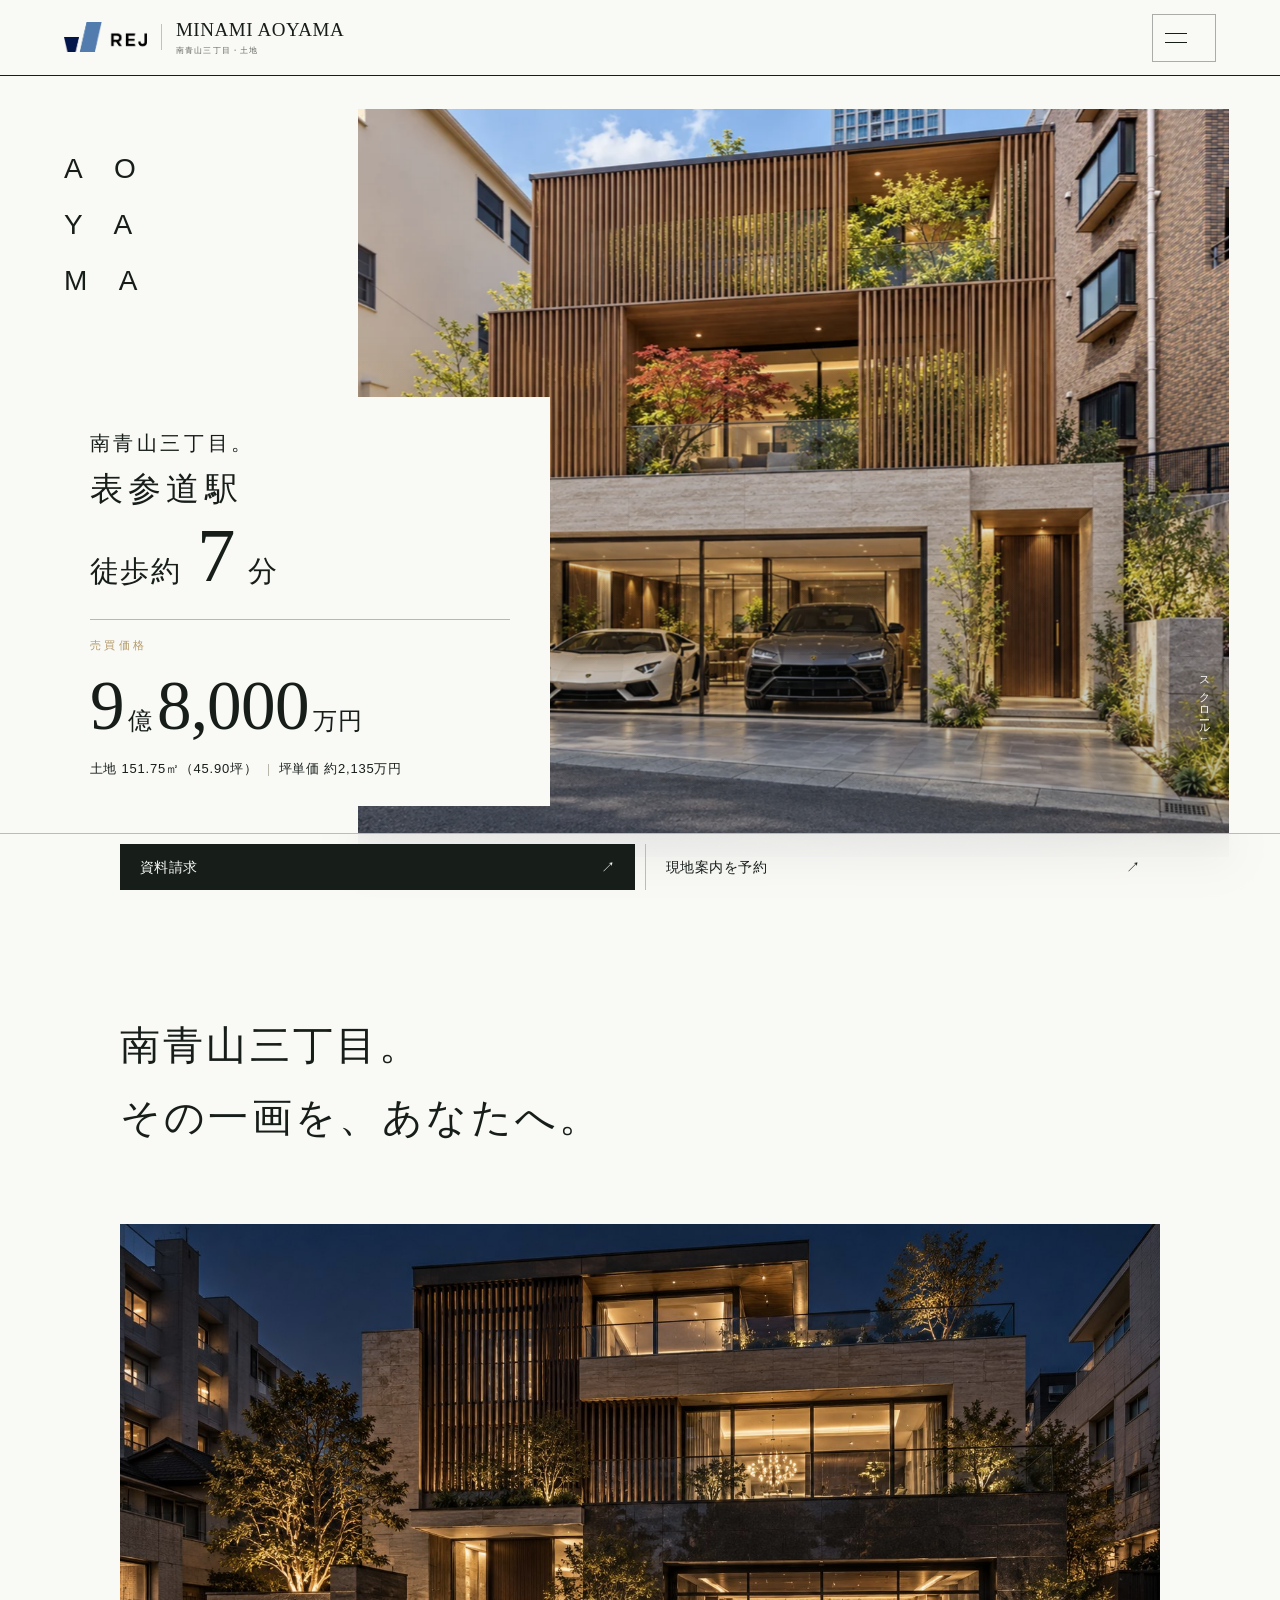
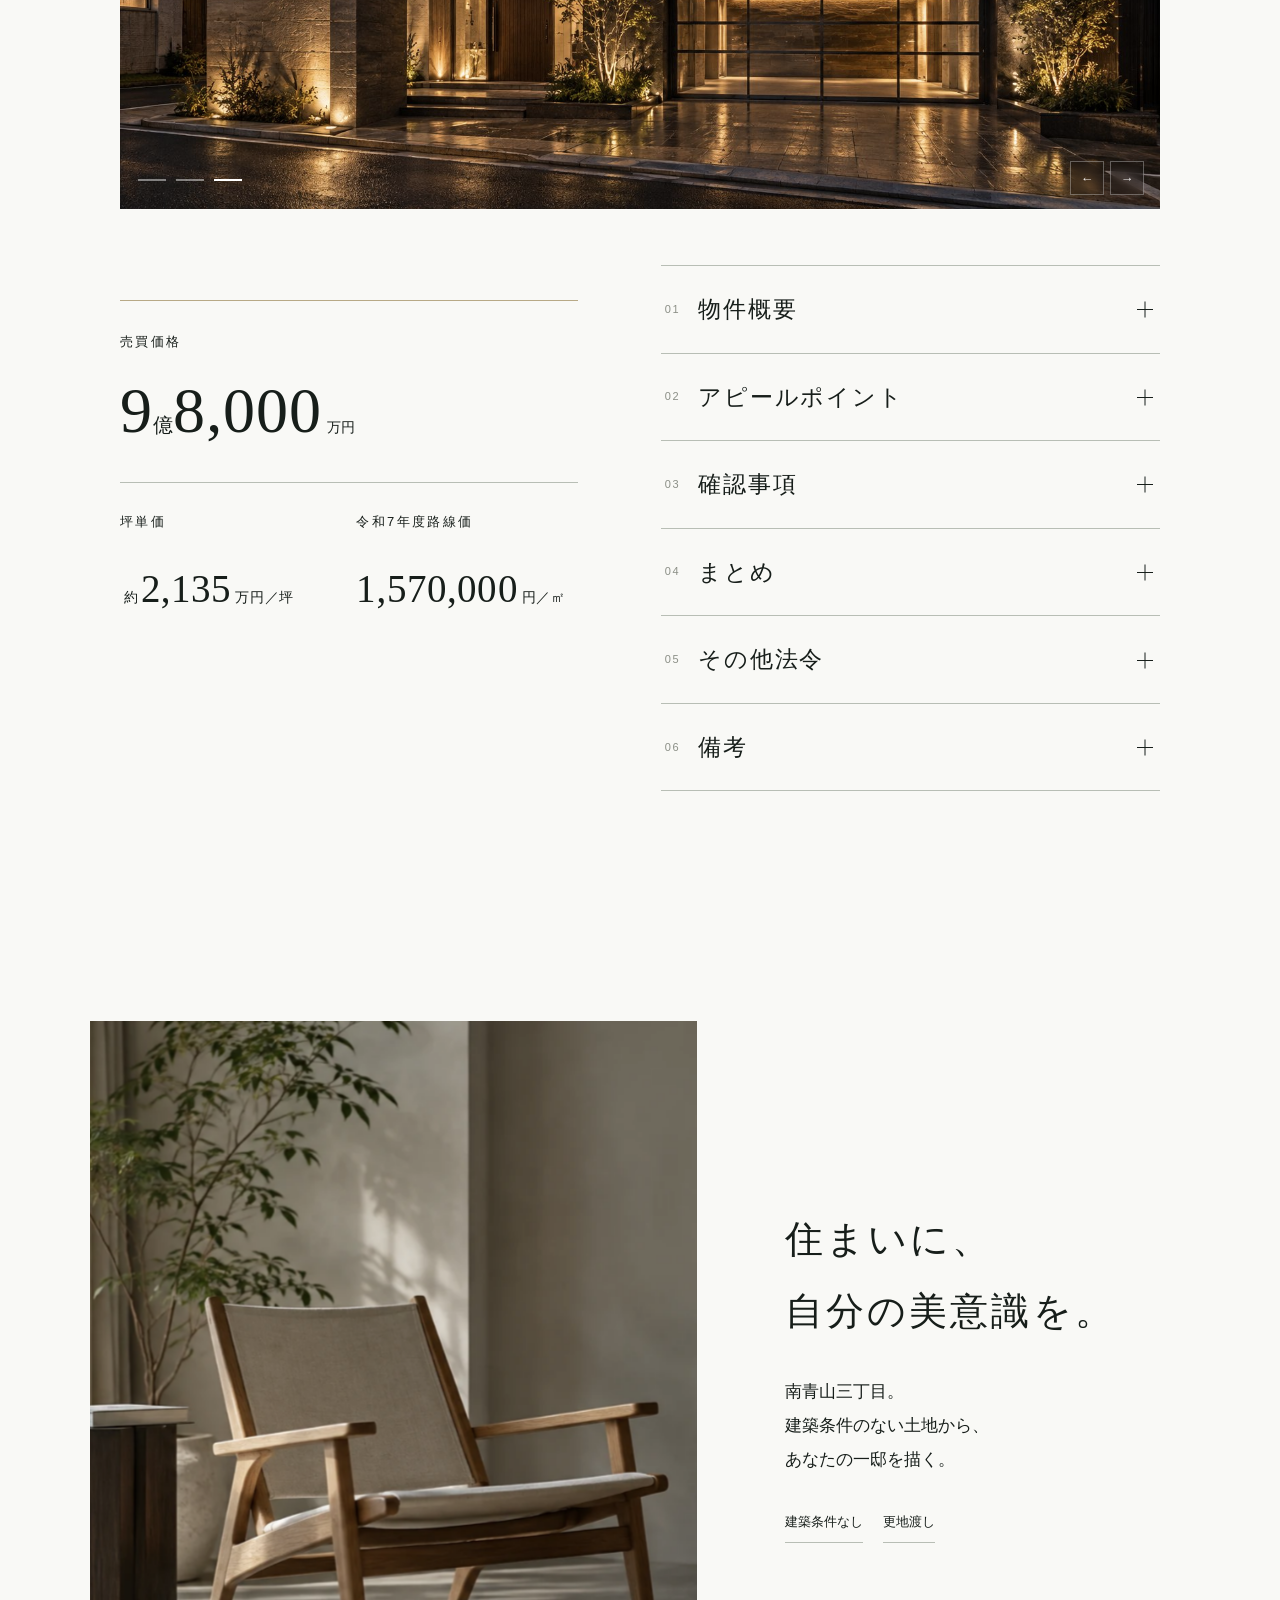
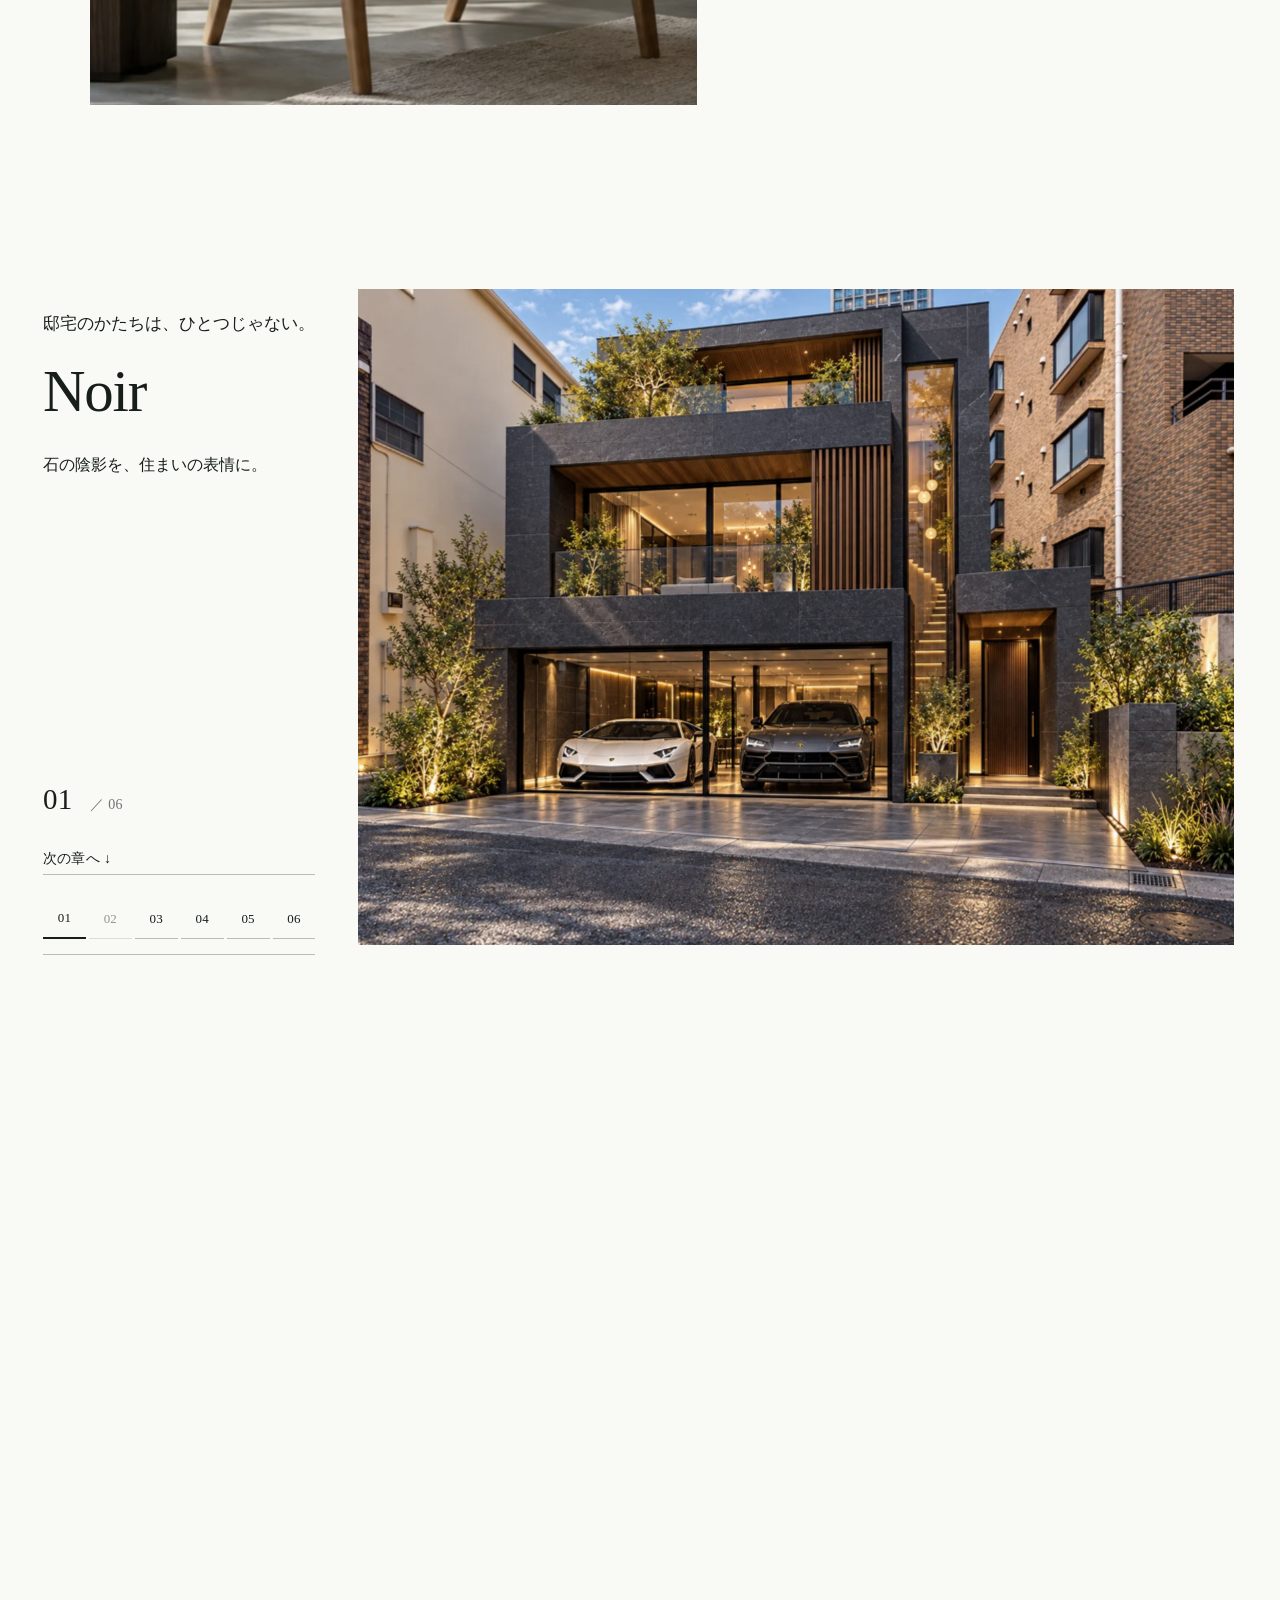
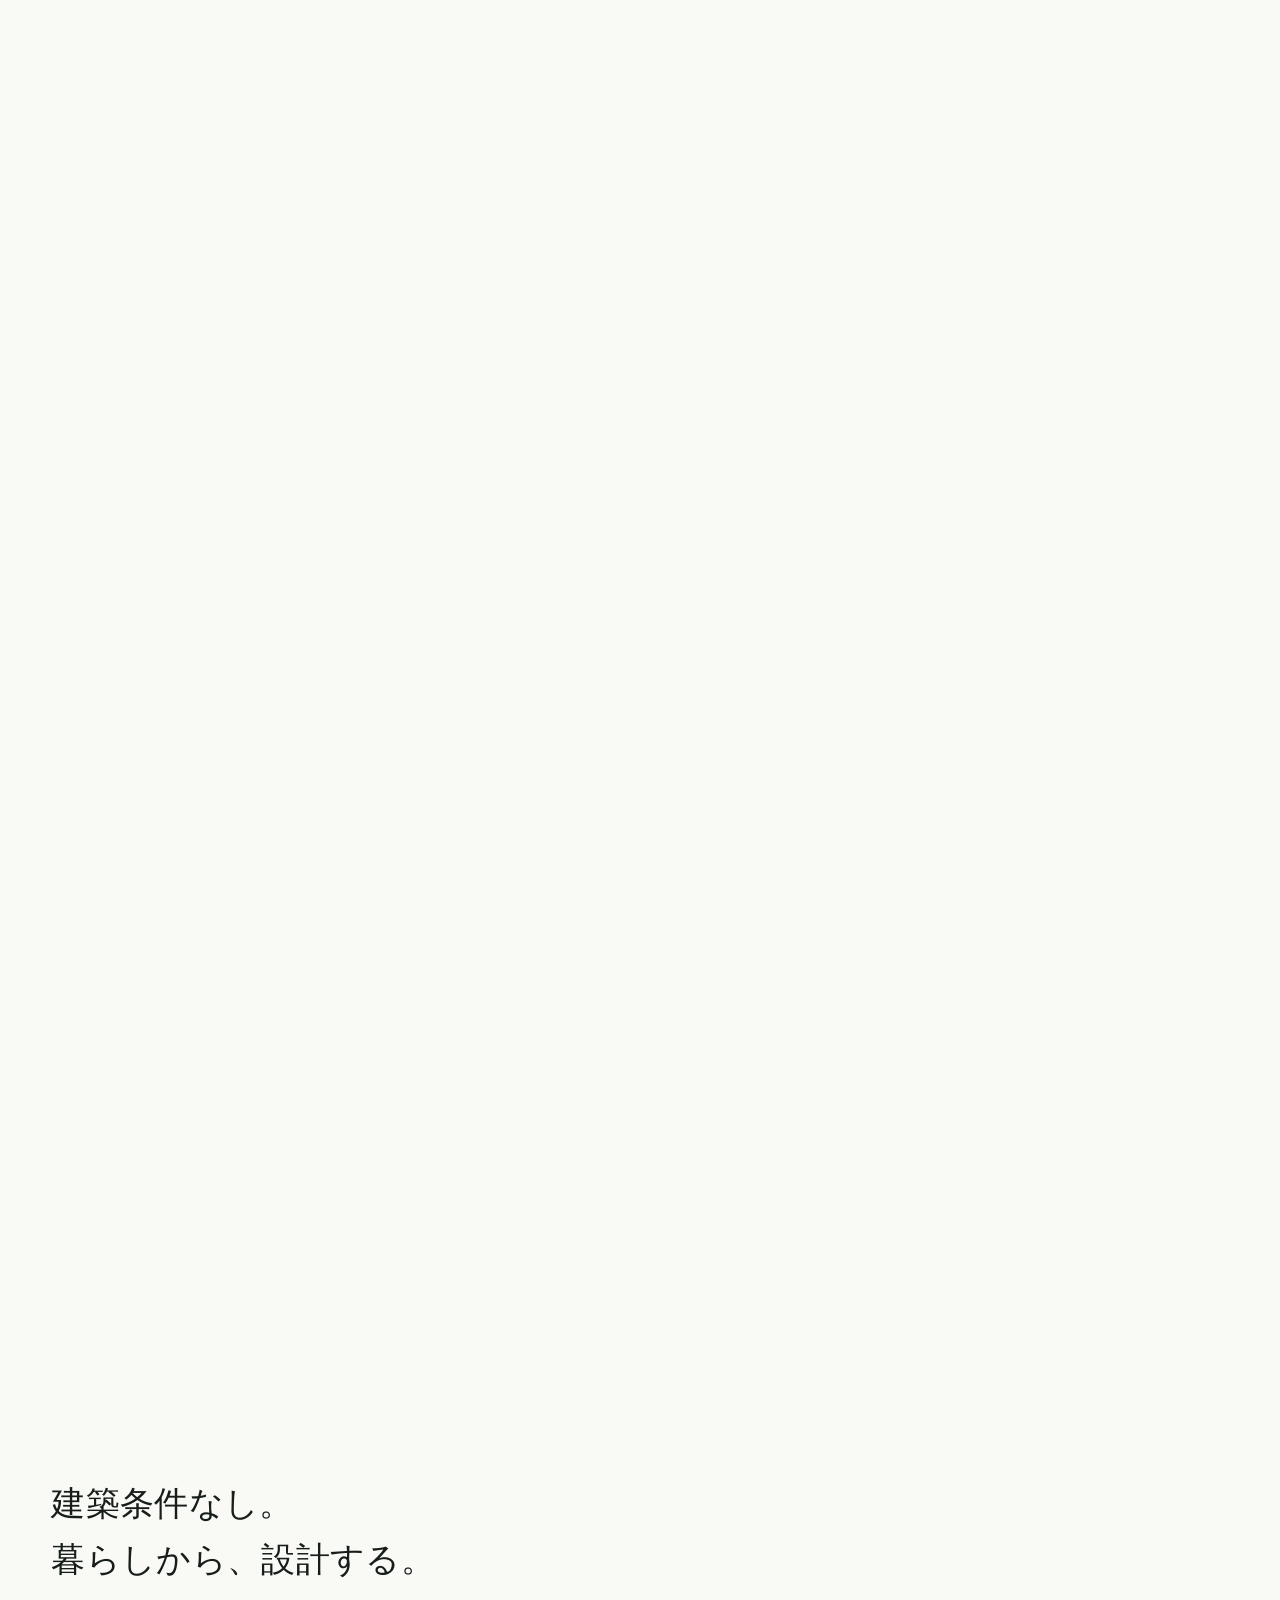
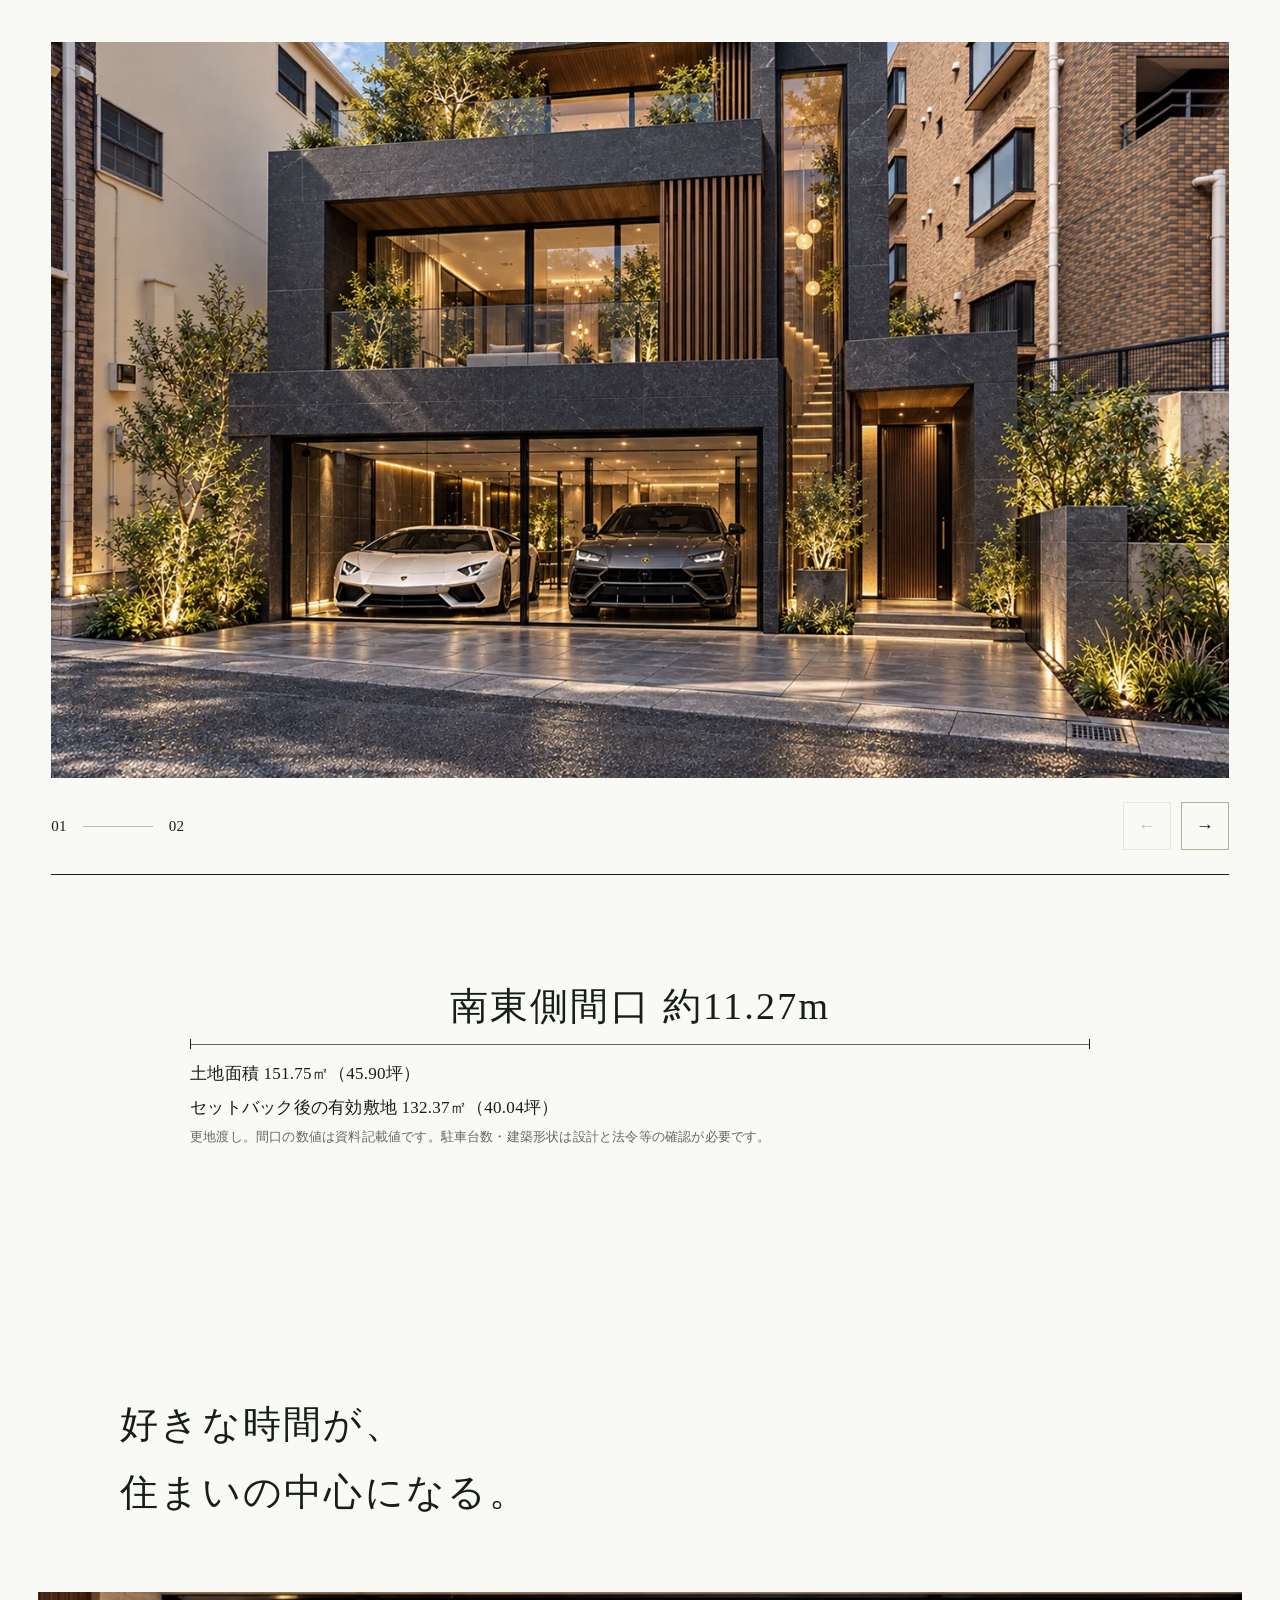
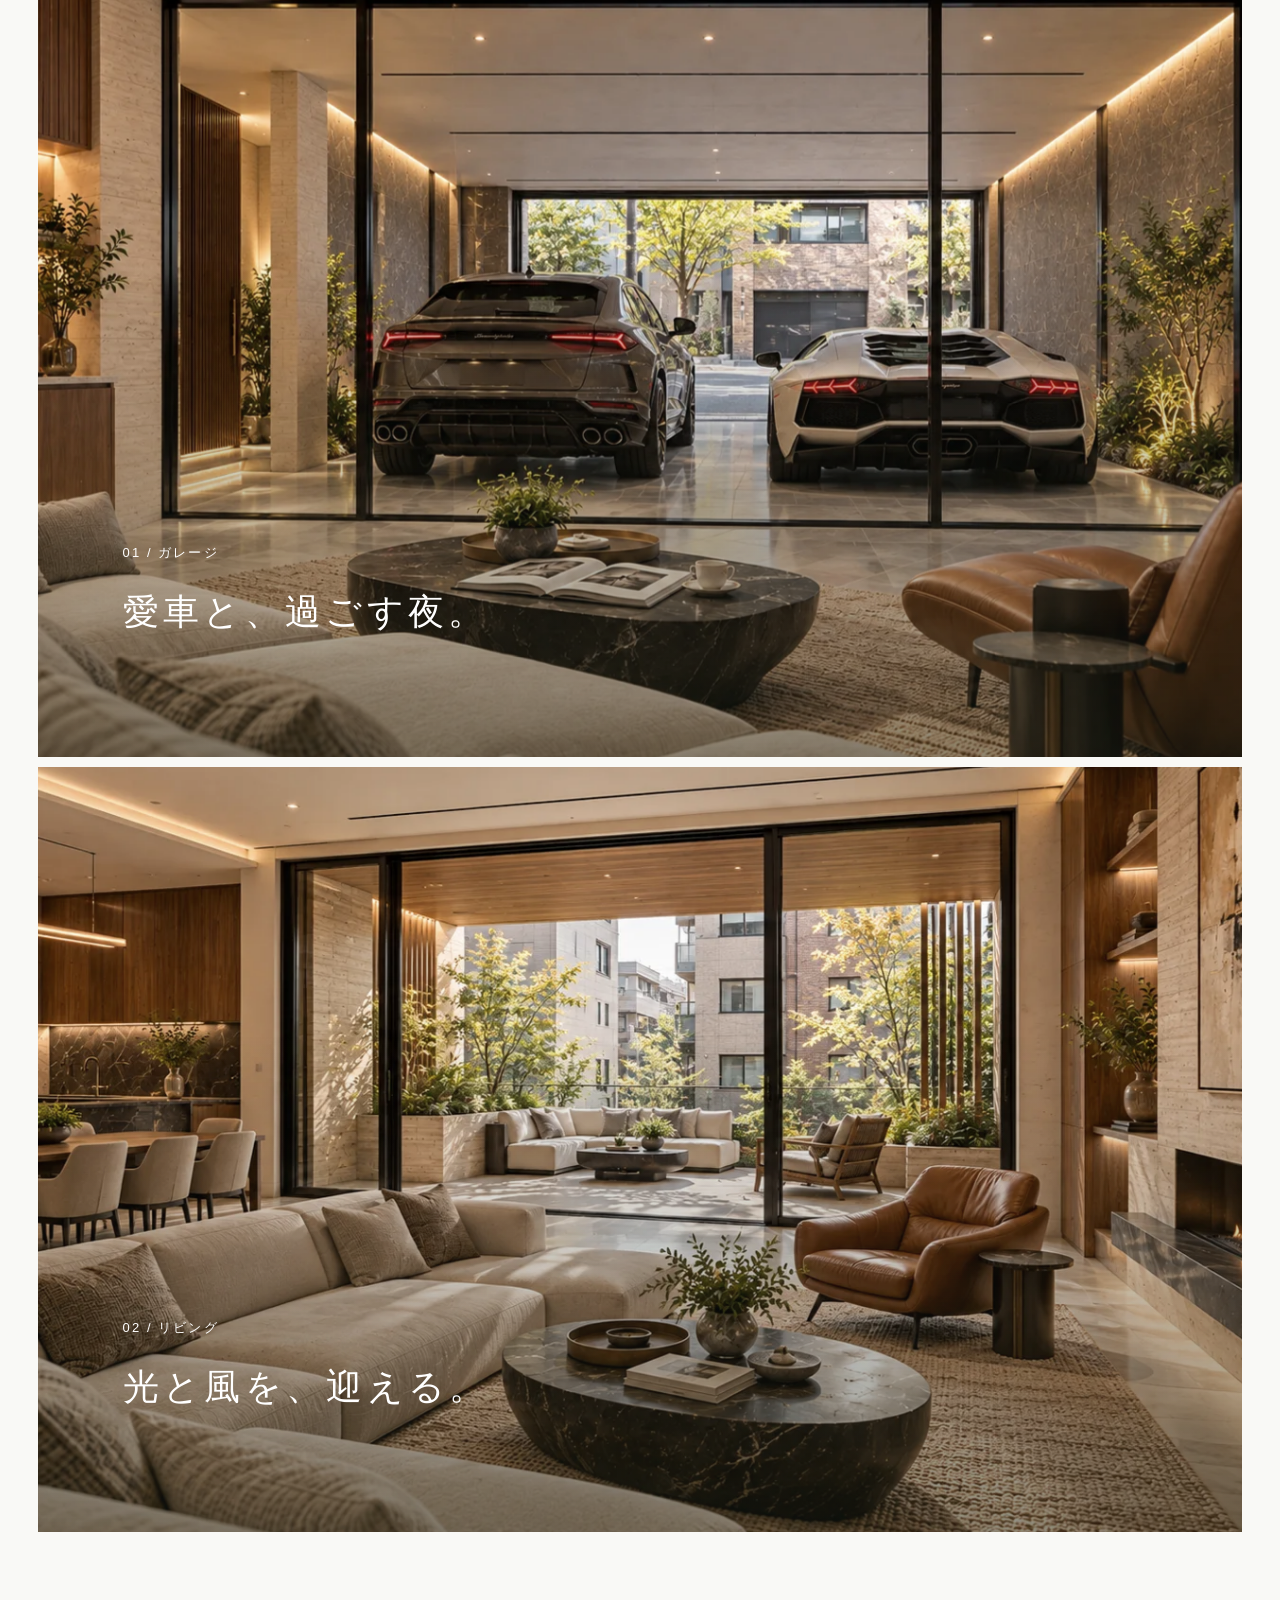
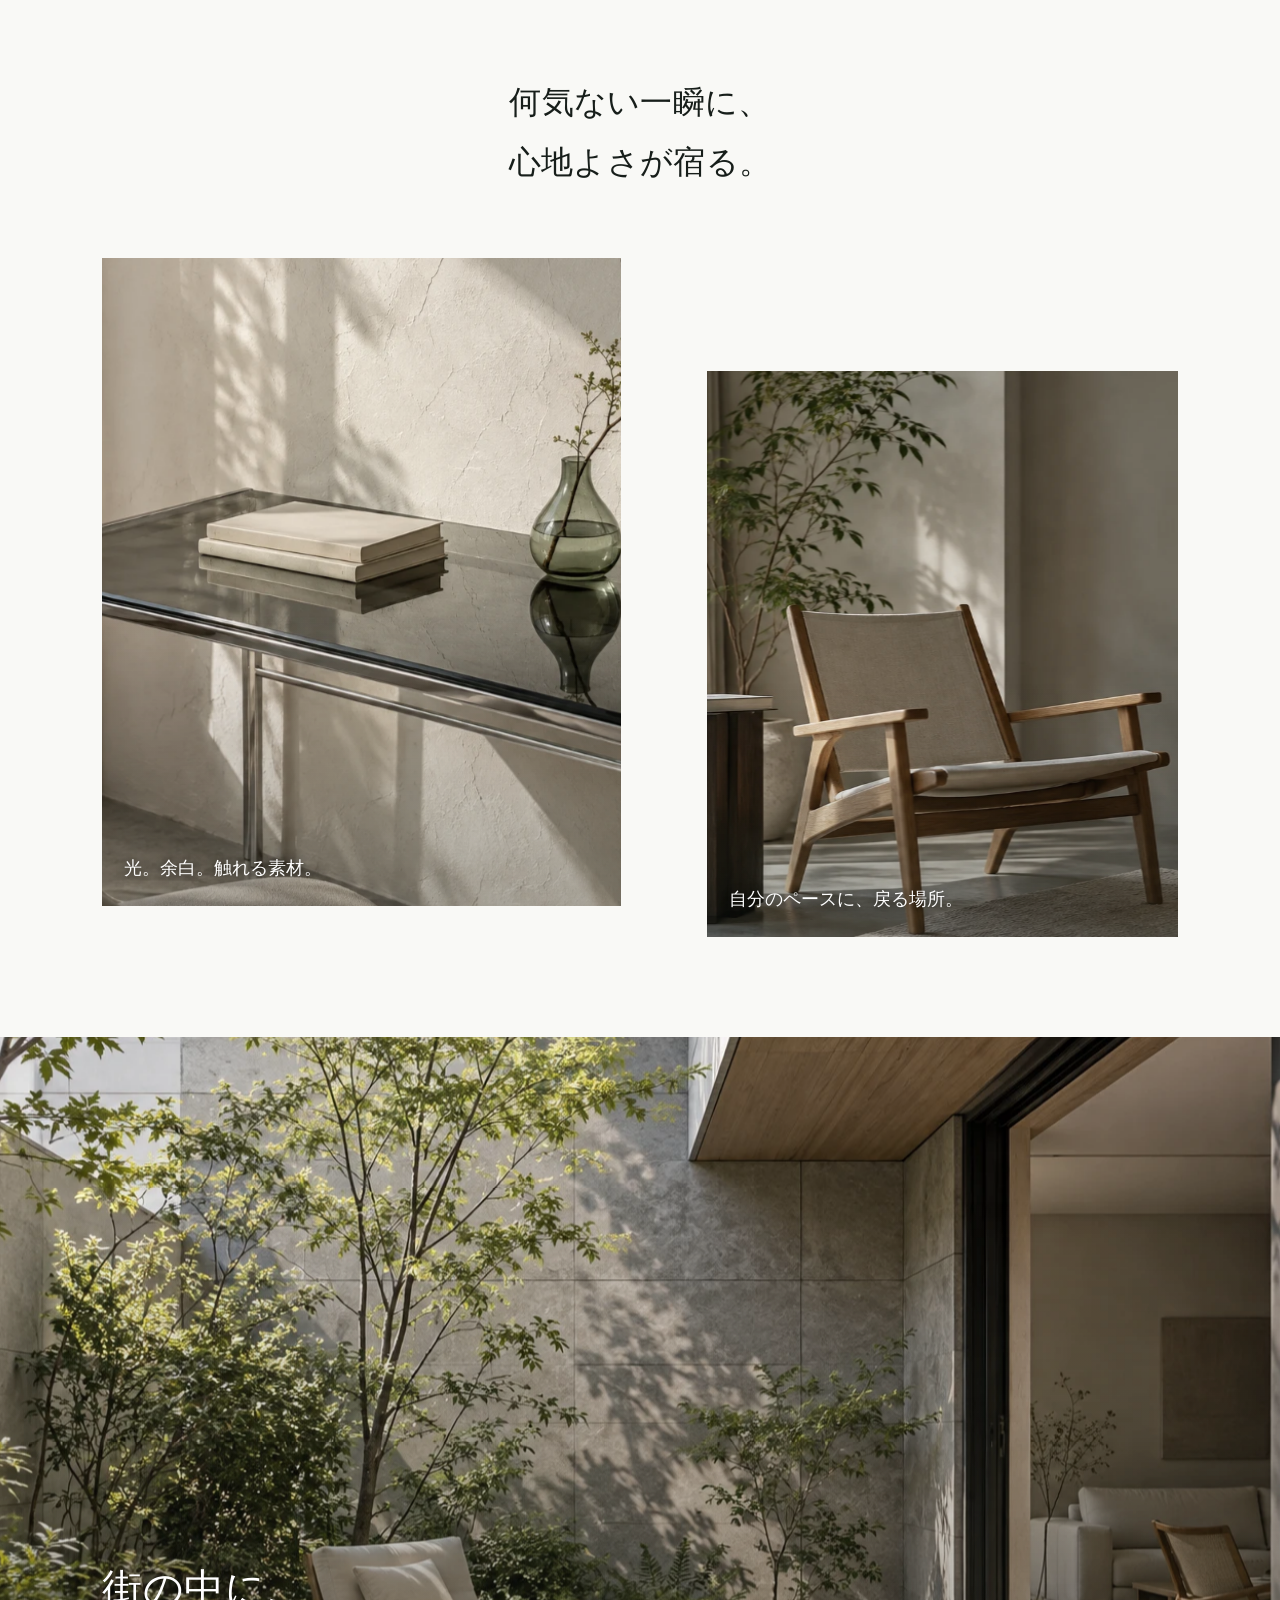
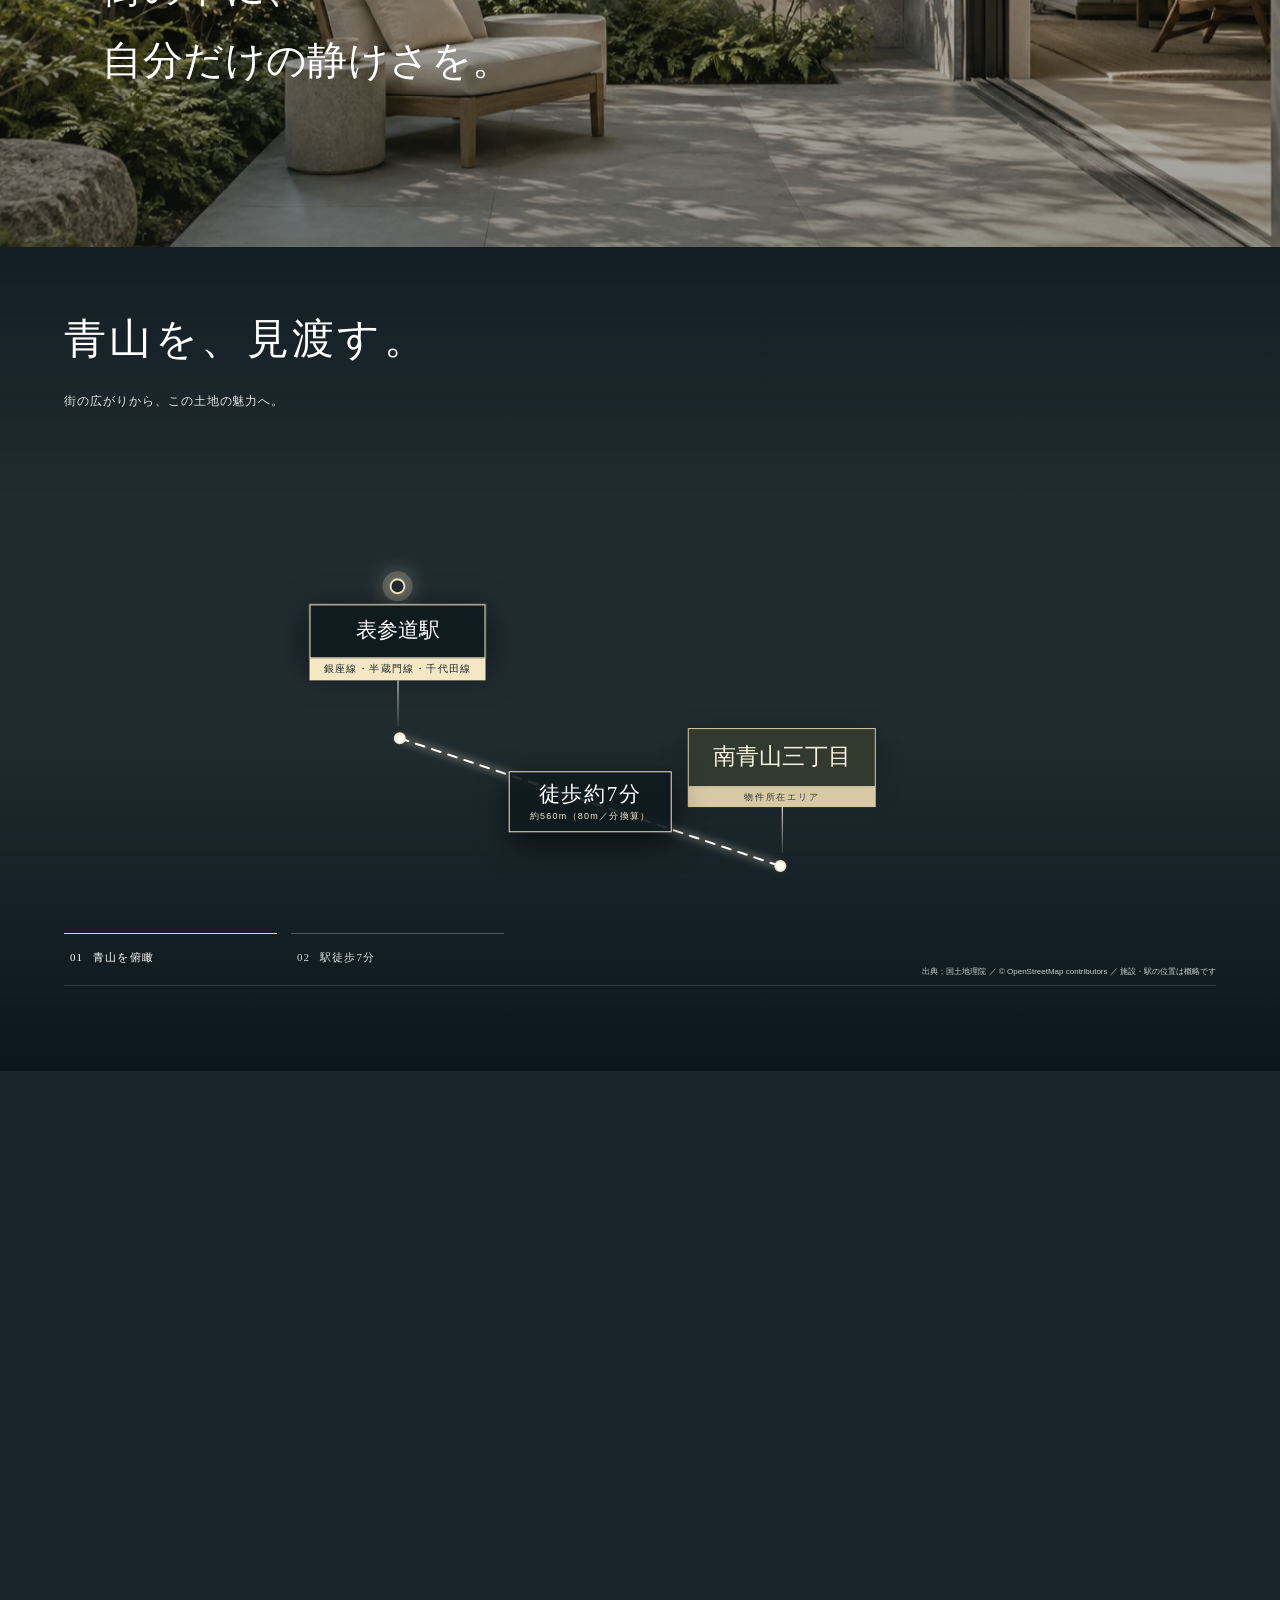
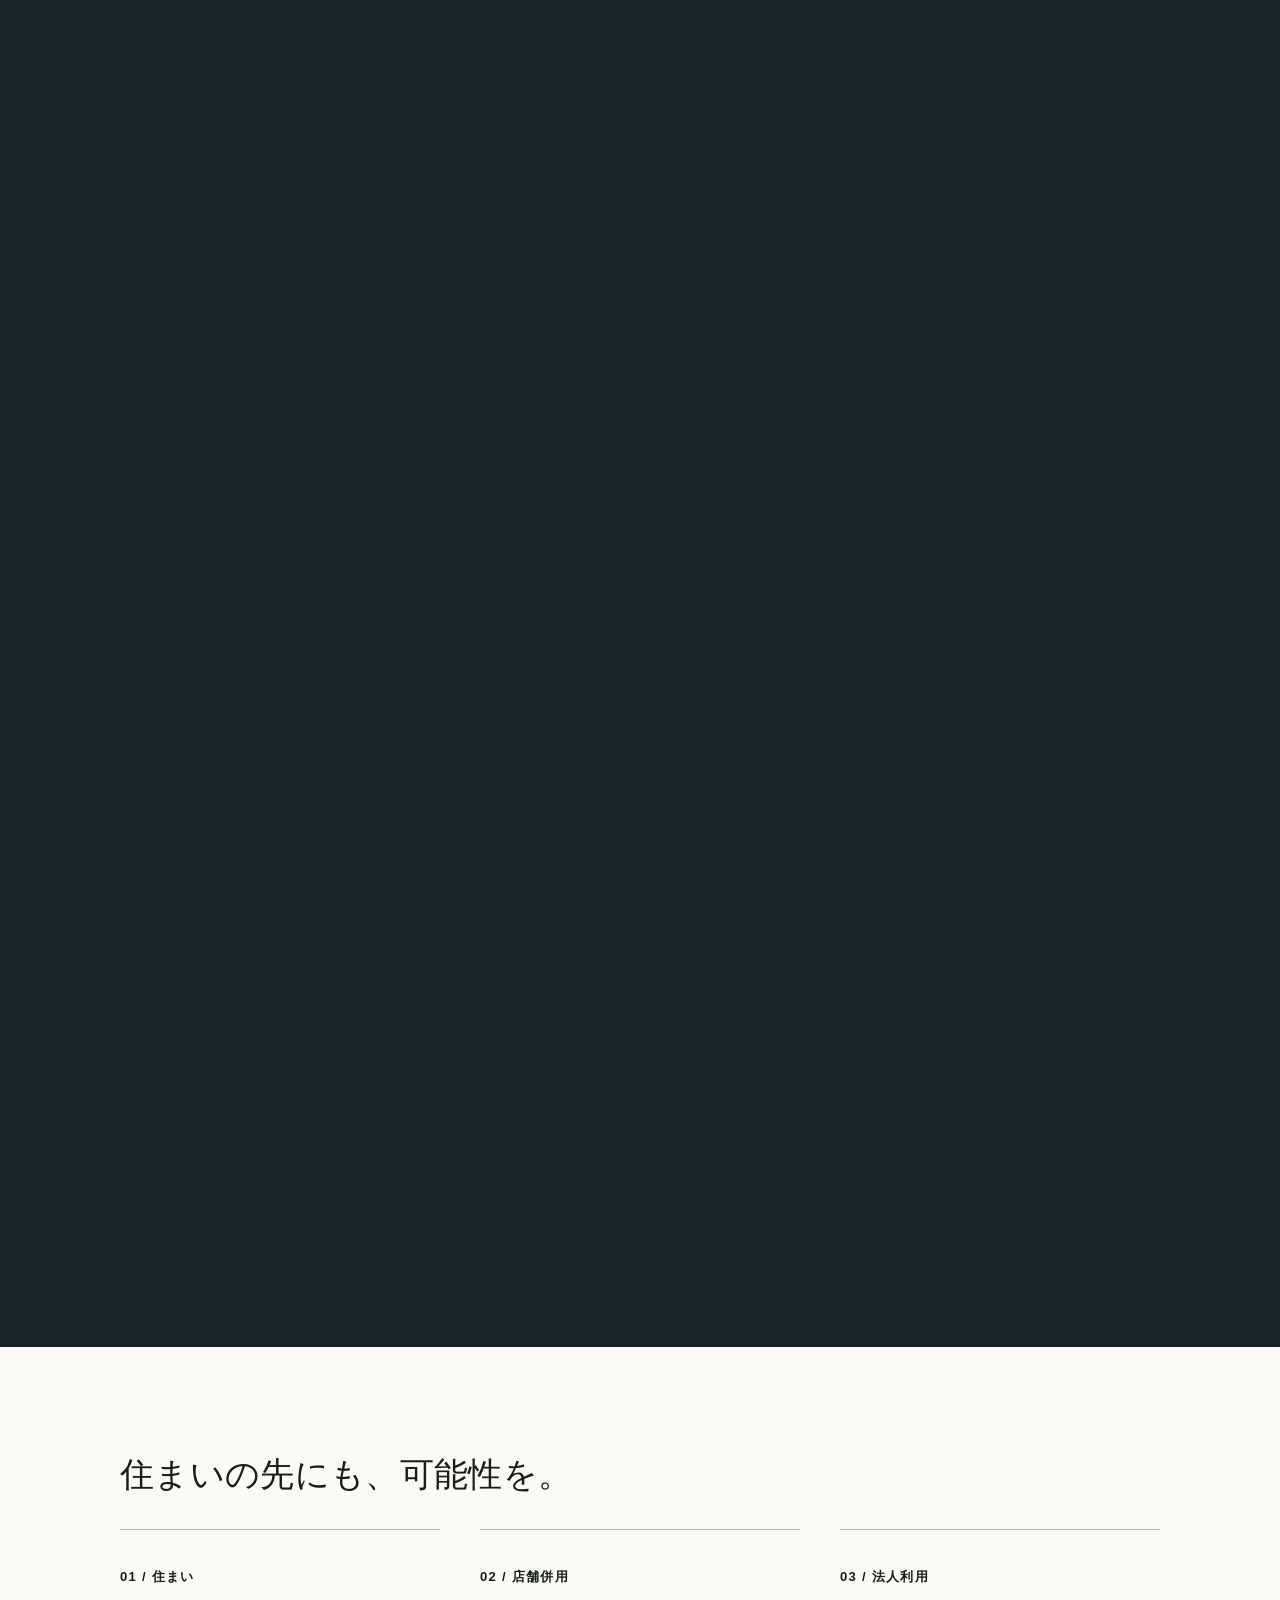
==== commit d0258080: "Restore English CTA heading (PRIVATE ACCESS) Co-Authored-By: Claude Opus 5.5 <noreply@anthropic.com>" ====
--- a/index.html
+++ b/index.html
@@ -1,3 +1,3 @@
 <!DOCTYPE html>
 
-<html lang="ja"><head><meta charset="utf-8"/><link rel="icon" type="image/png" sizes="32x32" href="assets/brand/icon-32.png"/><link rel="apple-touch-icon" href="assets/brand/icon-180.png"/><meta name="robots" content="noindex,nofollow"/><meta content="width=device-width,initial-scale=1,viewport-fit=cover" name="viewport"/><title>南青山三丁目｜土地 45.90坪</title><link href="https://fonts.googleapis.com/css2?family=Cormorant+Garamond:wght@400;500&amp;display=swap" rel="stylesheet"/><link href="css/style.css?v=1" rel="stylesheet"/><link href="css/variants.css?v=1" rel="stylesheet"/><link href="css/photo-v2.css?v=1" rel="stylesheet"/><link href="css/design-v3.css?v=1" rel="stylesheet"/><link href="css/luxury-v4.css?v=1" rel="stylesheet"/><link href="css/aerial-v5.css?v=1" rel="stylesheet"/><link href="css/final-ac.css?v=1" rel="stylesheet"/><link href="css/c-final.css?v=20" rel="stylesheet"/></head><body class="variant-c photo-v2 design-v3 luxury-v4 final-ac"><header class="header"><a class="logo logo-brand" href="#" aria-label="REJ 南青山三丁目"><img class="logo-rej" alt="REJ" src="assets/brand/rej-logo.png" width="373" height="135"/><span class="logo-sep" aria-hidden="true"></span><span class="logo-name">MINAMI AOYAMA<small>南青山三丁目・土地</small></span></a><nav><a href="#intro">コンセプト</a><a href="#plans">建築デザイン</a><a href="#location">ロケーション</a><a href="#outline">物件概要</a></nav><button aria-controls="mobile-menu" aria-expanded="false" aria-label="メニューを開く" class="menu-btn" type="button">メニュー ＋</button></header><nav class="mobile-menu" hidden="" id="mobile-menu"><a href="#intro">コンセプト</a><a href="#plans">建築デザイン</a><a href="#location">ロケーション</a><a href="#outline">物件概要</a><a href="contact.html?type=%E8%B3%87%E6%96%99%E8%AB%8B%E6%B1%82">資料請求・現地案内</a><a class="menu-company" href="https://rej-inc.co.jp/about/outline.html" target="_blank" rel="noopener">会社概要 ↗</a></nav><main><section class="hero photo-hero editorial-photo"><div class="photo-hero-media"><img alt="木格子の参考外観CG" fetchpriority="high" src="assets/plan-4.webp"/></div><div aria-hidden="true" class="editorial-mark">A O<br/>Y A<br/>M A</div><div class="minimal-title"><h1>南青山三丁目。</h1><p class="station-hero"><span class="station-name">表参道駅</span><span class="station-time"><span>徒歩約</span><strong>7</strong><span>分</span></span></p><div class="hero-price"><span class="hero-price-label">売買価格</span><p class="hero-price-num"><strong>9</strong><span class="u">億</span><strong>8,000</strong><span class="u">万円</span></p><p class="hero-price-meta">土地 151.75㎡（45.90坪）<i></i>坪単価 約2,135万円</p></div></div><a class="hero-scroll" href="#outline">スクロール ↓</a></section><section class="estate" id="outline"><div class="estate-heading wrap"><h2>南青山三丁目。<br/>その一画を、あなたへ。</h2></div><div class="site3d-wrap wrap"><div class="view-slider" id="views" aria-roledescription="カルーセル" aria-label="建物と青山の風景イメージ"><div class="view-track"><figure class="view-slide" data-src="assets/views/view-01.jpg"><img alt="南青山の街並みに建つ邸宅の外観イメージ" src="assets/views/view-01.jpg"/></figure><figure class="view-slide" data-src="assets/views/view-02.jpg"><img alt="屋上から望む青山の夕景イメージ" loading="lazy" src="assets/views/view-02.jpg"/></figure><figure class="view-slide" data-src="assets/views/view-03.jpg"><img alt="夜の邸宅の外観イメージ" loading="lazy" src="assets/views/view-03.jpg"/></figure></div><button class="view-arrow prev" type="button" aria-label="前の画像">←</button><button class="view-arrow next" type="button" aria-label="次の画像">→</button><div class="view-dots"></div></div></div><div class="estate-layout wrap"><div class="estate-visual"><div class="estate-price"><span>売買価格</span><p><strong>9</strong>億<strong>8,000</strong><small>万円</small></p></div><div class="estate-area"><div><span>坪単価</span><p><small class="pre">約</small>2,135<small>万円／坪</small></p></div><div><span>令和7年度路線価</span><p>1,570,000<small>円／㎡</small></p></div></div></div><div class="estate-information"><details class="estate-acc"><summary><span class="acc-no">01</span><span class="acc-title">物件概要</span><i class="acc-icon" aria-hidden="true"></i></summary><div class="acc-body"><dl><div><dt>物件種別</dt><dd>土地</dd></div><div><dt>所在地</dt><dd>港区南青山三丁目</dd></div><div><dt>交通</dt><dd>東京メトロ銀座線・半蔵門線・千代田線「表参道」駅 徒歩約7分</dd></div><div><dt>土地面積</dt><dd>151.75㎡（45.90坪）</dd></div><div><dt>実測面積</dt><dd>155.00㎡</dd></div><div><dt>有効敷地面積</dt><dd>132.37㎡（40.04坪）</dd></div><div><dt>セットバック部分</dt><dd>19.38㎡</dd></div><div><dt>地目</dt><dd>宅地</dd></div><div><dt>権利</dt><dd>所有権</dd></div><div><dt>用途地域</dt><dd>第二種中高層住居専用地域</dd></div><div><dt>建ぺい率</dt><dd>60%</dd></div><div><dt>容積率</dt><dd>300%</dd></div><div><dt>幅員</dt><dd>南東側 約4.0m</dd></div><div><dt>間口</dt><dd>南東側 約11.27m</dd></div><div><dt>現況</dt><dd>更地渡し</dd></div><div><dt>取引態様</dt><dd>売主代理</dd></div></dl></div></details><details class="estate-acc"><summary><span class="acc-no">02</span><span class="acc-title">アピールポイント</span><i class="acc-icon" aria-hidden="true"></i></summary><div class="acc-body"><ul class="acc-list"><li>「表参道」駅徒歩7分、南青山三丁目アドレスの希少な戸建て用地</li><li>建築条件なしの更地渡しで、邸宅を中心に自由度の高い建築計画が可能</li><li>南東側間口約11.27mを確保し、1階店舗・ギャラリー等を取り入れた計画も検討余地</li></ul></div></details><details class="estate-acc"><summary><span class="acc-no">03</span><span class="acc-title">確認事項</span><i class="acc-icon" aria-hidden="true"></i></summary><div class="acc-body"><ul class="acc-list"><li>公簿45.90坪に対してセットバック後の有効敷地面積は40.04坪となり、実質的な建築利用面積が縮小</li><li>前面道路幅員約4.0m、容積率低減係数0.4のため、指定容積率300%をそのまま消化できない点に注意</li><li>販売価格9億8,000万円と高額帯のため、出口は南青山の立地価値を評価する富裕層・法人需要が中心</li></ul></div></details><details class="estate-acc"><summary><span class="acc-no">04</span><span class="acc-title">まとめ</span><i class="acc-icon" aria-hidden="true"></i></summary><div class="acc-body"><ul class="acc-list"><li>表参道・外苑前を生活圏とする南青山三丁目の希少な更地案件</li><li>約46坪の土地に対し、建築条件なし・間口約11.27mという自由度が大きな強み</li><li>取得検討時はセットバック後の有効面積、道路幅員による容積率制限、建築可能ボリュームの精査が重要</li></ul></div></details><details class="estate-acc"><summary><span class="acc-no">05</span><span class="acc-title">その他法令</span><i class="acc-icon" aria-hidden="true"></i></summary><div class="acc-body"><p>準防火地域、24m第三種高度地区、日影規制3時間−2時間／測定面4m、容積率低減係数0.4、道路斜線勾配1.25、隣地斜線勾配1.25・立ち上がり高さ20m</p></div></details><details class="estate-acc"><summary><span class="acc-no">06</span><span class="acc-title">備考</span><i class="acc-icon" aria-hidden="true"></i></summary><div class="acc-body"><p>建築条件なし、土地境界確認書あり、参考建築プラン・建築CGあり</p></div></details></div></div></section><section class="photo-intro" id="intro"><div class="intro-photo" data-parallax="medium"><img alt="自然光と木の家具があるラウンジの暮らしイメージ" loading="lazy" src="assets/mood/quiet-lounge-v2.webp"/></div><div class="intro-copy"><h2>住まいに、<br/>自分の美意識を。</h2><p>南青山三丁目。<br/>建築条件のない土地から、<br/>あなたの一邸を描く。</p><div class="intro-tags"><span>建築条件なし</span><span>更地渡し</span></div></div></section><section aria-label="スクロールで見る6つの参考建築プラン" class="pinned-plans" id="plans"><div class="pin-scene"><div class="pin-visual"><figure aria-hidden="false" class="pin-slide is-active" data-index="0"><img alt="ノワール：参考外観CG" decoding="async" src="assets/plan-1.webp"/></figure><figure aria-hidden="true" class="pin-slide" data-index="1"><img alt="カーブ：参考外観CG" decoding="async" src="assets/plan-2.webp"/></figure><figure aria-hidden="true" class="pin-slide" data-index="2"><img alt="テラス：参考外観CG" decoding="async" src="assets/plan-3.webp"/></figure><figure aria-hidden="true" class="pin-slide" data-index="3"><img alt="格子：参考外観CG" decoding="async" src="assets/plan-4.webp"/></figure><figure aria-hidden="true" class="pin-slide" data-index="4"><img alt="コンクリート：参考外観CG" decoding="async" src="assets/plan-5.webp"/></figure><figure aria-hidden="true" class="pin-slide" data-index="5"><img alt="トラバーチン：参考外観CG" decoding="async" src="assets/plan-6.webp"/></figure></div><div class="pin-copy"><div class="pin-chapter"><p class="pin-kicker">邸宅のかたちは、ひとつじゃない。</p><h2 id="pin-title">Noir</h2><p id="pin-description">石の陰影を、住まいの表情に。</p></div><div class="pin-controls"><div class="pin-counter"><strong id="pin-number">01</strong><span>／ 06</span><a href="#after-plans">次の章へ ↓</a></div><div aria-label="参考プランを選ぶ" class="pin-dots"><button aria-label="1：ノワールを見る" aria-pressed="true" data-chapter="0" type="button"><span>01</span></button><button aria-label="2：カーブを見る" aria-pressed="false" data-chapter="1" type="button"><span>02</span></button><button aria-label="3：テラスを見る" aria-pressed="false" data-chapter="2" type="button"><span>03</span></button><button aria-label="4：格子を見る" aria-pressed="false" data-chapter="3" type="button"><span>04</span></button><button aria-label="5：コンクリートを見る" aria-pressed="false" data-chapter="4" type="button"><span>05</span></button><button aria-label="6：トラバーチンを見る" aria-pressed="false" data-chapter="5" type="button"><span>06</span></button></div><div class="pin-progress"><span></span></div></div></div></div></section><div class="plan-disclaimer wrap" id="after-plans"></div><section class="" id="land"><div class="wrap"><h2>建築条件なし。<br/>暮らしから、設計する。</h2><div aria-label="敷地・建築の3Dイメージ" aria-roledescription="カルーセル" class="site-carousel"><figure aria-label="1 / 2" class="site-slide" id="site-slide-1" role="group"><img alt="ノワールの参考建築CG" loading="eager" src="assets/plan-1.webp"/></figure><figure aria-label="2 / 2" class="site-slide" id="site-slide-2" role="group"><img alt="建築の3D参考イメージ" loading="eager" src="assets/plan-5.webp"/></figure></div><div class="site-controls"><div class="site-pagination"><span aria-live="polite" class="site-current">01</span><span class="site-rule"></span><span>02</span></div><div class="site-arrows"><button aria-label="前の3Dイメージ" data-site-step="-1" type="button">←</button><button aria-label="次の3Dイメージ" data-site-step="1" type="button">→</button></div></div><div class="frontage"><div class="dimension">南東側間口 約11.27m</div><p>土地面積 151.75㎡（45.90坪）<br/>セットバック後の有効敷地 132.37㎡（40.04坪）</p><p class="note">更地渡し。間口の数値は資料記載値です。駐車台数・建築形状は設計と法令等の確認が必要です。</p></div></div></section><section class="cinematic-living" id="living"><div class="living-intro wrap"><h2>好きな時間が、<br/>住まいの中心になる。</h2></div><article class="living-panel" data-parallax="large"><div class="living-image"><img alt="愛車を眺めるガレージリビングの参考CG" loading="lazy" src="assets/garage.webp"/></div><div class="living-caption"><span>01 / ガレージ</span><h3>愛車と、過ごす夜。</h3></div></article><article class="living-panel second" data-parallax="large"><div class="living-image"><img alt="テラス続きのリビング参考CG" loading="lazy" src="assets/living.webp"/></div><div class="living-caption"><span>02 / リビング</span><h3>光と風を、迎える。</h3></div></article></section><section class="atmosphere" id="atmosphere"><div class="atmosphere-head wrap"><h2>何気ない一瞬に、<br/>心地よさが宿る。</h2></div><div class="mood-grid"><figure data-parallax="medium"><img alt="リネン・ガラス・家具の静かな質感を表す生成イメージ" loading="lazy" src="assets/mood/still-life-v2.webp"/><figcaption>光。余白。触れる素材。</figcaption></figure><figure data-parallax="medium"><img alt="自然光に包まれたラウンジの生成イメージ" loading="lazy" src="assets/mood/quiet-lounge-v2.webp"/><figcaption>自分のペースに、戻る場所。</figcaption></figure></div></section><section class="terrace-scene" data-parallax="large" id="terrace"><div class="terrace-image"><img alt="石と植栽に囲まれた小さなテラスの生成イメージ" loading="lazy" src="assets/mood/terrace-soft-v2.webp"/></div><div class="terrace-copy"><h2>街の中に、<br/>自分だけの静けさを。</h2></div></section><section aria-label="青山の航空写真とアクセス" class="aerial-story" id="location"><div class="aerial-stage" data-chapter="0"><div aria-label="実際の航空写真と建物形状を用いた青山周辺の立体ビュー" class="aerial-canvas" role="img"></div><div class="aerial-labels"></div><div class="aerial-heading"><span class="aerial-kicker">AOYAMA, FROM ABOVE</span><h2 class="aerial-title">青山を、見渡す。</h2><p class="aerial-description">街の広がりから、この土地の魅力へ。</p></div><div class="aerial-loading" role="status">AOYAMA / 航空写真を読み込み中</div><div class="aerial-bottom"><div aria-label="航空写真の表示段階" class="aerial-steps"><button aria-pressed="true" data-geo-chapter="0" type="button"><b>01</b>青山を俯瞰</button><button aria-pressed="false" data-geo-chapter="1" type="button"><b>02</b>駅徒歩7分</button></div><p class="aerial-credit">出典：<a href="https://maps.gsi.go.jp/development/ichiran.html" rel="noopener" target="_blank">国土地理院</a> ／ <a href="https://www.openstreetmap.org/copyright" rel="noopener" target="_blank">© OpenStreetMap contributors</a> ／ 施設・駅の位置は概略です</p></div><div class="aerial-progress"><span></span></div></div></section><section class="" id="possibilities"><div class="wrap"><h2>住まいの先にも、可能性を。</h2><div class="possibilities"><article><b>01 / 住まい</b><h3>自邸・役員邸</h3><p>プライベートな暮らしと、ゲストを迎える空間を検討。</p></article><article><b>02 / 店舗併用</b><h3>ギャラリー・店舗併用</h3><p>住居と仕事場を組み合わせる活用を検討。</p></article><article><b>03 / 法人利用</b><h3>法人保有・事業利用</h3><p>自社拠点や将来の売却を含め、保有目的に応じて検討。</p></article></div><p class="note">用途・営業形態によって法令等の制限があります。各用途の可否は個別確認が必要です。将来の資産価値・収益・売却を保証するものではありません。</p></div></section><section class="volume" id="volume"><div class="wrap"><h2>建てられる大きさを、<br/>正確に知ることから。</h2><div class="volume-editorial"><div class="volume-box designed-volume"><figure class="volume-photo"><img alt="建築ボリュームの参考イメージ" loading="lazy" src="assets/plan-6.webp"/></figure><span>セットバック後の有効敷地</span><strong>132.37㎡ / 40.04坪</strong><p>土地面積151.75㎡に対し、セットバック部分は19.38㎡です。</p></div><div class="volume-box designed-volume"><figure class="volume-photo"><img alt="建築の検討イメージ" loading="lazy" src="assets/plan-5.webp"/></figure><span>前面道路と建築ボリューム</span><strong>南東側道路 約4.0m</strong><p>指定容積率300%をそのまま利用できない場合があります。構成資料の延床約210㎡前後は設計確認前の目安です。</p></div></div><p class="note">ガレージ・地下室の床面積の扱いを含め、建築ボリュームは法令、敷地条件、設計により異なります。詳細は設計士等による確認が必要です。数値・適用条件の確認後に検討書をご案内します。</p><a class="btn" data-request="資料請求" href="contact.html?type=%E8%B3%87%E6%96%99%E8%AB%8B%E6%B1%82" style="margin-top:24px">建築ボリューム検討書を請求する</a></div></section><section class="cta-final" id="contact"><div class="cta-grid"><div class="cta-copy"><h2 class="cta-display"><span class="l1">プライベート</span><span class="l2"><span class="cta-jp">この土地から始まる、<br/>あなただけの計画を。</span><i class="cta-rule" aria-hidden="true"></i><span>ご案内</span></span></h2><div class="cta-actions"><a class="cta-row" href="contact.html?type=%E8%B3%87%E6%96%99%E8%AB%8B%E6%B1%82"><span class="cta-label">資料請求</span><span class="cta-arrow" aria-hidden="true"><svg viewBox="0 0 24 24"><path d="M5 19 19 5M9 5h10v10"/></svg></span></a><a class="cta-row" href="contact.html?type=%E7%8F%BE%E5%9C%B0%E6%A1%88%E5%86%85"><span class="cta-label">現地案内を予約</span><span class="cta-arrow" aria-hidden="true"><svg viewBox="0 0 24 24"><path d="M5 19 19 5M9 5h10v10"/></svg></span></a></div></div></div></section></main><footer class="site-footer"><div class="site-footer-inner"><a class="site-footer-logo" href="https://rej-inc.co.jp/" target="_blank" rel="noopener" aria-label="REJ株式会社 公式サイト"><img alt="REJ" src="assets/brand/rej-logo.png" width="373" height="135"/></a><nav class="site-footer-nav" aria-label="フッター"><a href="https://rej-inc.co.jp/about/outline.html" target="_blank" rel="noopener">会社概要 ↗</a><a href="contact.html?type=%E8%B3%87%E6%96%99%E8%AB%8B%E6%B1%82">資料請求・現地案内</a><a href="#outline">物件概要</a></nav><small class="site-footer-copy">© REJ株式会社</small></div></footer><div aria-label="お問い合わせ" class="sticky"><a class="btn primary" data-request="資料請求" href="contact.html?type=%E8%B3%87%E6%96%99%E8%AB%8B%E6%B1%82">資料請求</a><a class="btn" data-request="現地案内" href="contact.html?type=%E7%8F%BE%E5%9C%B0%E6%A1%88%E5%86%85">現地案内を予約</a></div><script src="js/app.js?v=1"></script><script src="js/motion.js?v=3"></script><script src="js/design-v3.js?v=1"></script><script src="js/luxury-v4.js?v=1"></script><script src="js/slot.js?v=2"></script><script src="js/aerial-v5.js?v=2" type="module"></script><script src="js/final-ac.js?v=1"></script><script src="js/view-slider.js?v=1"></script></body></html>+<html lang="ja"><head><meta charset="utf-8"/><link rel="icon" type="image/png" sizes="32x32" href="assets/brand/icon-32.png"/><link rel="apple-touch-icon" href="assets/brand/icon-180.png"/><meta name="robots" content="noindex,nofollow"/><meta content="width=device-width,initial-scale=1,viewport-fit=cover" name="viewport"/><title>南青山三丁目｜土地 45.90坪</title><link href="https://fonts.googleapis.com/css2?family=Cormorant+Garamond:wght@400;500&amp;display=swap" rel="stylesheet"/><link href="css/style.css?v=1" rel="stylesheet"/><link href="css/variants.css?v=1" rel="stylesheet"/><link href="css/photo-v2.css?v=1" rel="stylesheet"/><link href="css/design-v3.css?v=1" rel="stylesheet"/><link href="css/luxury-v4.css?v=1" rel="stylesheet"/><link href="css/aerial-v5.css?v=1" rel="stylesheet"/><link href="css/final-ac.css?v=1" rel="stylesheet"/><link href="css/c-final.css?v=20" rel="stylesheet"/></head><body class="variant-c photo-v2 design-v3 luxury-v4 final-ac"><header class="header"><a class="logo logo-brand" href="#" aria-label="REJ 南青山三丁目"><img class="logo-rej" alt="REJ" src="assets/brand/rej-logo.png" width="373" height="135"/><span class="logo-sep" aria-hidden="true"></span><span class="logo-name">MINAMI AOYAMA<small>南青山三丁目・土地</small></span></a><nav><a href="#intro">コンセプト</a><a href="#plans">建築デザイン</a><a href="#location">ロケーション</a><a href="#outline">物件概要</a></nav><button aria-controls="mobile-menu" aria-expanded="false" aria-label="メニューを開く" class="menu-btn" type="button">メニュー ＋</button></header><nav class="mobile-menu" hidden="" id="mobile-menu"><a href="#intro">コンセプト</a><a href="#plans">建築デザイン</a><a href="#location">ロケーション</a><a href="#outline">物件概要</a><a href="contact.html?type=%E8%B3%87%E6%96%99%E8%AB%8B%E6%B1%82">資料請求・現地案内</a><a class="menu-company" href="https://rej-inc.co.jp/about/outline.html" target="_blank" rel="noopener">会社概要 ↗</a></nav><main><section class="hero photo-hero editorial-photo"><div class="photo-hero-media"><img alt="木格子の参考外観CG" fetchpriority="high" src="assets/plan-4.webp"/></div><div aria-hidden="true" class="editorial-mark">A O<br/>Y A<br/>M A</div><div class="minimal-title"><h1>南青山三丁目。</h1><p class="station-hero"><span class="station-name">表参道駅</span><span class="station-time"><span>徒歩約</span><strong>7</strong><span>分</span></span></p><div class="hero-price"><span class="hero-price-label">売買価格</span><p class="hero-price-num"><strong>9</strong><span class="u">億</span><strong>8,000</strong><span class="u">万円</span></p><p class="hero-price-meta">土地 151.75㎡（45.90坪）<i></i>坪単価 約2,135万円</p></div></div><a class="hero-scroll" href="#outline">スクロール ↓</a></section><section class="estate" id="outline"><div class="estate-heading wrap"><h2>南青山三丁目。<br/>その一画を、あなたへ。</h2></div><div class="site3d-wrap wrap"><div class="view-slider" id="views" aria-roledescription="カルーセル" aria-label="建物と青山の風景イメージ"><div class="view-track"><figure class="view-slide" data-src="assets/views/view-01.jpg"><img alt="南青山の街並みに建つ邸宅の外観イメージ" src="assets/views/view-01.jpg"/></figure><figure class="view-slide" data-src="assets/views/view-02.jpg"><img alt="屋上から望む青山の夕景イメージ" loading="lazy" src="assets/views/view-02.jpg"/></figure><figure class="view-slide" data-src="assets/views/view-03.jpg"><img alt="夜の邸宅の外観イメージ" loading="lazy" src="assets/views/view-03.jpg"/></figure></div><button class="view-arrow prev" type="button" aria-label="前の画像">←</button><button class="view-arrow next" type="button" aria-label="次の画像">→</button><div class="view-dots"></div></div></div><div class="estate-layout wrap"><div class="estate-visual"><div class="estate-price"><span>売買価格</span><p><strong>9</strong>億<strong>8,000</strong><small>万円</small></p></div><div class="estate-area"><div><span>坪単価</span><p><small class="pre">約</small>2,135<small>万円／坪</small></p></div><div><span>令和7年度路線価</span><p>1,570,000<small>円／㎡</small></p></div></div></div><div class="estate-information"><details class="estate-acc"><summary><span class="acc-no">01</span><span class="acc-title">物件概要</span><i class="acc-icon" aria-hidden="true"></i></summary><div class="acc-body"><dl><div><dt>物件種別</dt><dd>土地</dd></div><div><dt>所在地</dt><dd>港区南青山三丁目</dd></div><div><dt>交通</dt><dd>東京メトロ銀座線・半蔵門線・千代田線「表参道」駅 徒歩約7分</dd></div><div><dt>土地面積</dt><dd>151.75㎡（45.90坪）</dd></div><div><dt>実測面積</dt><dd>155.00㎡</dd></div><div><dt>有効敷地面積</dt><dd>132.37㎡（40.04坪）</dd></div><div><dt>セットバック部分</dt><dd>19.38㎡</dd></div><div><dt>地目</dt><dd>宅地</dd></div><div><dt>権利</dt><dd>所有権</dd></div><div><dt>用途地域</dt><dd>第二種中高層住居専用地域</dd></div><div><dt>建ぺい率</dt><dd>60%</dd></div><div><dt>容積率</dt><dd>300%</dd></div><div><dt>幅員</dt><dd>南東側 約4.0m</dd></div><div><dt>間口</dt><dd>南東側 約11.27m</dd></div><div><dt>現況</dt><dd>更地渡し</dd></div><div><dt>取引態様</dt><dd>売主代理</dd></div></dl></div></details><details class="estate-acc"><summary><span class="acc-no">02</span><span class="acc-title">アピールポイント</span><i class="acc-icon" aria-hidden="true"></i></summary><div class="acc-body"><ul class="acc-list"><li>「表参道」駅徒歩7分、南青山三丁目アドレスの希少な戸建て用地</li><li>建築条件なしの更地渡しで、邸宅を中心に自由度の高い建築計画が可能</li><li>南東側間口約11.27mを確保し、1階店舗・ギャラリー等を取り入れた計画も検討余地</li></ul></div></details><details class="estate-acc"><summary><span class="acc-no">03</span><span class="acc-title">確認事項</span><i class="acc-icon" aria-hidden="true"></i></summary><div class="acc-body"><ul class="acc-list"><li>公簿45.90坪に対してセットバック後の有効敷地面積は40.04坪となり、実質的な建築利用面積が縮小</li><li>前面道路幅員約4.0m、容積率低減係数0.4のため、指定容積率300%をそのまま消化できない点に注意</li><li>販売価格9億8,000万円と高額帯のため、出口は南青山の立地価値を評価する富裕層・法人需要が中心</li></ul></div></details><details class="estate-acc"><summary><span class="acc-no">04</span><span class="acc-title">まとめ</span><i class="acc-icon" aria-hidden="true"></i></summary><div class="acc-body"><ul class="acc-list"><li>表参道・外苑前を生活圏とする南青山三丁目の希少な更地案件</li><li>約46坪の土地に対し、建築条件なし・間口約11.27mという自由度が大きな強み</li><li>取得検討時はセットバック後の有効面積、道路幅員による容積率制限、建築可能ボリュームの精査が重要</li></ul></div></details><details class="estate-acc"><summary><span class="acc-no">05</span><span class="acc-title">その他法令</span><i class="acc-icon" aria-hidden="true"></i></summary><div class="acc-body"><p>準防火地域、24m第三種高度地区、日影規制3時間−2時間／測定面4m、容積率低減係数0.4、道路斜線勾配1.25、隣地斜線勾配1.25・立ち上がり高さ20m</p></div></details><details class="estate-acc"><summary><span class="acc-no">06</span><span class="acc-title">備考</span><i class="acc-icon" aria-hidden="true"></i></summary><div class="acc-body"><p>建築条件なし、土地境界確認書あり、参考建築プラン・建築CGあり</p></div></details></div></div></section><section class="photo-intro" id="intro"><div class="intro-photo" data-parallax="medium"><img alt="自然光と木の家具があるラウンジの暮らしイメージ" loading="lazy" src="assets/mood/quiet-lounge-v2.webp"/></div><div class="intro-copy"><h2>住まいに、<br/>自分の美意識を。</h2><p>南青山三丁目。<br/>建築条件のない土地から、<br/>あなたの一邸を描く。</p><div class="intro-tags"><span>建築条件なし</span><span>更地渡し</span></div></div></section><section aria-label="スクロールで見る6つの参考建築プラン" class="pinned-plans" id="plans"><div class="pin-scene"><div class="pin-visual"><figure aria-hidden="false" class="pin-slide is-active" data-index="0"><img alt="ノワール：参考外観CG" decoding="async" src="assets/plan-1.webp"/></figure><figure aria-hidden="true" class="pin-slide" data-index="1"><img alt="カーブ：参考外観CG" decoding="async" src="assets/plan-2.webp"/></figure><figure aria-hidden="true" class="pin-slide" data-index="2"><img alt="テラス：参考外観CG" decoding="async" src="assets/plan-3.webp"/></figure><figure aria-hidden="true" class="pin-slide" data-index="3"><img alt="格子：参考外観CG" decoding="async" src="assets/plan-4.webp"/></figure><figure aria-hidden="true" class="pin-slide" data-index="4"><img alt="コンクリート：参考外観CG" decoding="async" src="assets/plan-5.webp"/></figure><figure aria-hidden="true" class="pin-slide" data-index="5"><img alt="トラバーチン：参考外観CG" decoding="async" src="assets/plan-6.webp"/></figure></div><div class="pin-copy"><div class="pin-chapter"><p class="pin-kicker">邸宅のかたちは、ひとつじゃない。</p><h2 id="pin-title">Noir</h2><p id="pin-description">石の陰影を、住まいの表情に。</p></div><div class="pin-controls"><div class="pin-counter"><strong id="pin-number">01</strong><span>／ 06</span><a href="#after-plans">次の章へ ↓</a></div><div aria-label="参考プランを選ぶ" class="pin-dots"><button aria-label="1：ノワールを見る" aria-pressed="true" data-chapter="0" type="button"><span>01</span></button><button aria-label="2：カーブを見る" aria-pressed="false" data-chapter="1" type="button"><span>02</span></button><button aria-label="3：テラスを見る" aria-pressed="false" data-chapter="2" type="button"><span>03</span></button><button aria-label="4：格子を見る" aria-pressed="false" data-chapter="3" type="button"><span>04</span></button><button aria-label="5：コンクリートを見る" aria-pressed="false" data-chapter="4" type="button"><span>05</span></button><button aria-label="6：トラバーチンを見る" aria-pressed="false" data-chapter="5" type="button"><span>06</span></button></div><div class="pin-progress"><span></span></div></div></div></div></section><div class="plan-disclaimer wrap" id="after-plans"></div><section class="" id="land"><div class="wrap"><h2>建築条件なし。<br/>暮らしから、設計する。</h2><div aria-label="敷地・建築の3Dイメージ" aria-roledescription="カルーセル" class="site-carousel"><figure aria-label="1 / 2" class="site-slide" id="site-slide-1" role="group"><img alt="ノワールの参考建築CG" loading="eager" src="assets/plan-1.webp"/></figure><figure aria-label="2 / 2" class="site-slide" id="site-slide-2" role="group"><img alt="建築の3D参考イメージ" loading="eager" src="assets/plan-5.webp"/></figure></div><div class="site-controls"><div class="site-pagination"><span aria-live="polite" class="site-current">01</span><span class="site-rule"></span><span>02</span></div><div class="site-arrows"><button aria-label="前の3Dイメージ" data-site-step="-1" type="button">←</button><button aria-label="次の3Dイメージ" data-site-step="1" type="button">→</button></div></div><div class="frontage"><div class="dimension">南東側間口 約11.27m</div><p>土地面積 151.75㎡（45.90坪）<br/>セットバック後の有効敷地 132.37㎡（40.04坪）</p><p class="note">更地渡し。間口の数値は資料記載値です。駐車台数・建築形状は設計と法令等の確認が必要です。</p></div></div></section><section class="cinematic-living" id="living"><div class="living-intro wrap"><h2>好きな時間が、<br/>住まいの中心になる。</h2></div><article class="living-panel" data-parallax="large"><div class="living-image"><img alt="愛車を眺めるガレージリビングの参考CG" loading="lazy" src="assets/garage.webp"/></div><div class="living-caption"><span>01 / ガレージ</span><h3>愛車と、過ごす夜。</h3></div></article><article class="living-panel second" data-parallax="large"><div class="living-image"><img alt="テラス続きのリビング参考CG" loading="lazy" src="assets/living.webp"/></div><div class="living-caption"><span>02 / リビング</span><h3>光と風を、迎える。</h3></div></article></section><section class="atmosphere" id="atmosphere"><div class="atmosphere-head wrap"><h2>何気ない一瞬に、<br/>心地よさが宿る。</h2></div><div class="mood-grid"><figure data-parallax="medium"><img alt="リネン・ガラス・家具の静かな質感を表す生成イメージ" loading="lazy" src="assets/mood/still-life-v2.webp"/><figcaption>光。余白。触れる素材。</figcaption></figure><figure data-parallax="medium"><img alt="自然光に包まれたラウンジの生成イメージ" loading="lazy" src="assets/mood/quiet-lounge-v2.webp"/><figcaption>自分のペースに、戻る場所。</figcaption></figure></div></section><section class="terrace-scene" data-parallax="large" id="terrace"><div class="terrace-image"><img alt="石と植栽に囲まれた小さなテラスの生成イメージ" loading="lazy" src="assets/mood/terrace-soft-v2.webp"/></div><div class="terrace-copy"><h2>街の中に、<br/>自分だけの静けさを。</h2></div></section><section aria-label="青山の航空写真とアクセス" class="aerial-story" id="location"><div class="aerial-stage" data-chapter="0"><div aria-label="実際の航空写真と建物形状を用いた青山周辺の立体ビュー" class="aerial-canvas" role="img"></div><div class="aerial-labels"></div><div class="aerial-heading"><span class="aerial-kicker">AOYAMA, FROM ABOVE</span><h2 class="aerial-title">青山を、見渡す。</h2><p class="aerial-description">街の広がりから、この土地の魅力へ。</p></div><div class="aerial-loading" role="status">AOYAMA / 航空写真を読み込み中</div><div class="aerial-bottom"><div aria-label="航空写真の表示段階" class="aerial-steps"><button aria-pressed="true" data-geo-chapter="0" type="button"><b>01</b>青山を俯瞰</button><button aria-pressed="false" data-geo-chapter="1" type="button"><b>02</b>駅徒歩7分</button></div><p class="aerial-credit">出典：<a href="https://maps.gsi.go.jp/development/ichiran.html" rel="noopener" target="_blank">国土地理院</a> ／ <a href="https://www.openstreetmap.org/copyright" rel="noopener" target="_blank">© OpenStreetMap contributors</a> ／ 施設・駅の位置は概略です</p></div><div class="aerial-progress"><span></span></div></div></section><section class="" id="possibilities"><div class="wrap"><h2>住まいの先にも、可能性を。</h2><div class="possibilities"><article><b>01 / 住まい</b><h3>自邸・役員邸</h3><p>プライベートな暮らしと、ゲストを迎える空間を検討。</p></article><article><b>02 / 店舗併用</b><h3>ギャラリー・店舗併用</h3><p>住居と仕事場を組み合わせる活用を検討。</p></article><article><b>03 / 法人利用</b><h3>法人保有・事業利用</h3><p>自社拠点や将来の売却を含め、保有目的に応じて検討。</p></article></div><p class="note">用途・営業形態によって法令等の制限があります。各用途の可否は個別確認が必要です。将来の資産価値・収益・売却を保証するものではありません。</p></div></section><section class="volume" id="volume"><div class="wrap"><h2>建てられる大きさを、<br/>正確に知ることから。</h2><div class="volume-editorial"><div class="volume-box designed-volume"><figure class="volume-photo"><img alt="建築ボリュームの参考イメージ" loading="lazy" src="assets/plan-6.webp"/></figure><span>セットバック後の有効敷地</span><strong>132.37㎡ / 40.04坪</strong><p>土地面積151.75㎡に対し、セットバック部分は19.38㎡です。</p></div><div class="volume-box designed-volume"><figure class="volume-photo"><img alt="建築の検討イメージ" loading="lazy" src="assets/plan-5.webp"/></figure><span>前面道路と建築ボリューム</span><strong>南東側道路 約4.0m</strong><p>指定容積率300%をそのまま利用できない場合があります。構成資料の延床約210㎡前後は設計確認前の目安です。</p></div></div><p class="note">ガレージ・地下室の床面積の扱いを含め、建築ボリュームは法令、敷地条件、設計により異なります。詳細は設計士等による確認が必要です。数値・適用条件の確認後に検討書をご案内します。</p><a class="btn" data-request="資料請求" href="contact.html?type=%E8%B3%87%E6%96%99%E8%AB%8B%E6%B1%82" style="margin-top:24px">建築ボリューム検討書を請求する</a></div></section><section class="cta-final" id="contact"><div class="cta-grid"><div class="cta-copy"><h2 class="cta-display"><span class="l1">PRIVATE</span><span class="l2"><span class="cta-jp">この土地から始まる、<br/>あなただけの計画を。</span><i class="cta-rule" aria-hidden="true"></i><span>ACCESS</span></span></h2><div class="cta-actions"><a class="cta-row" href="contact.html?type=%E8%B3%87%E6%96%99%E8%AB%8B%E6%B1%82"><span class="cta-label">資料請求</span><span class="cta-arrow" aria-hidden="true"><svg viewBox="0 0 24 24"><path d="M5 19 19 5M9 5h10v10"/></svg></span></a><a class="cta-row" href="contact.html?type=%E7%8F%BE%E5%9C%B0%E6%A1%88%E5%86%85"><span class="cta-label">現地案内を予約</span><span class="cta-arrow" aria-hidden="true"><svg viewBox="0 0 24 24"><path d="M5 19 19 5M9 5h10v10"/></svg></span></a></div></div></div></section></main><footer class="site-footer"><div class="site-footer-inner"><a class="site-footer-logo" href="https://rej-inc.co.jp/" target="_blank" rel="noopener" aria-label="REJ株式会社 公式サイト"><img alt="REJ" src="assets/brand/rej-logo.png" width="373" height="135"/></a><nav class="site-footer-nav" aria-label="フッター"><a href="https://rej-inc.co.jp/about/outline.html" target="_blank" rel="noopener">会社概要 ↗</a><a href="contact.html?type=%E8%B3%87%E6%96%99%E8%AB%8B%E6%B1%82">資料請求・現地案内</a><a href="#outline">物件概要</a></nav><small class="site-footer-copy">© REJ株式会社</small></div></footer><div aria-label="お問い合わせ" class="sticky"><a class="btn primary" data-request="資料請求" href="contact.html?type=%E8%B3%87%E6%96%99%E8%AB%8B%E6%B1%82">資料請求</a><a class="btn" data-request="現地案内" href="contact.html?type=%E7%8F%BE%E5%9C%B0%E6%A1%88%E5%86%85">現地案内を予約</a></div><script src="js/app.js?v=1"></script><script src="js/motion.js?v=3"></script><script src="js/design-v3.js?v=1"></script><script src="js/luxury-v4.js?v=1"></script><script src="js/slot.js?v=2"></script><script src="js/aerial-v5.js?v=2" type="module"></script><script src="js/final-ac.js?v=1"></script><script src="js/view-slider.js?v=1"></script></body></html>
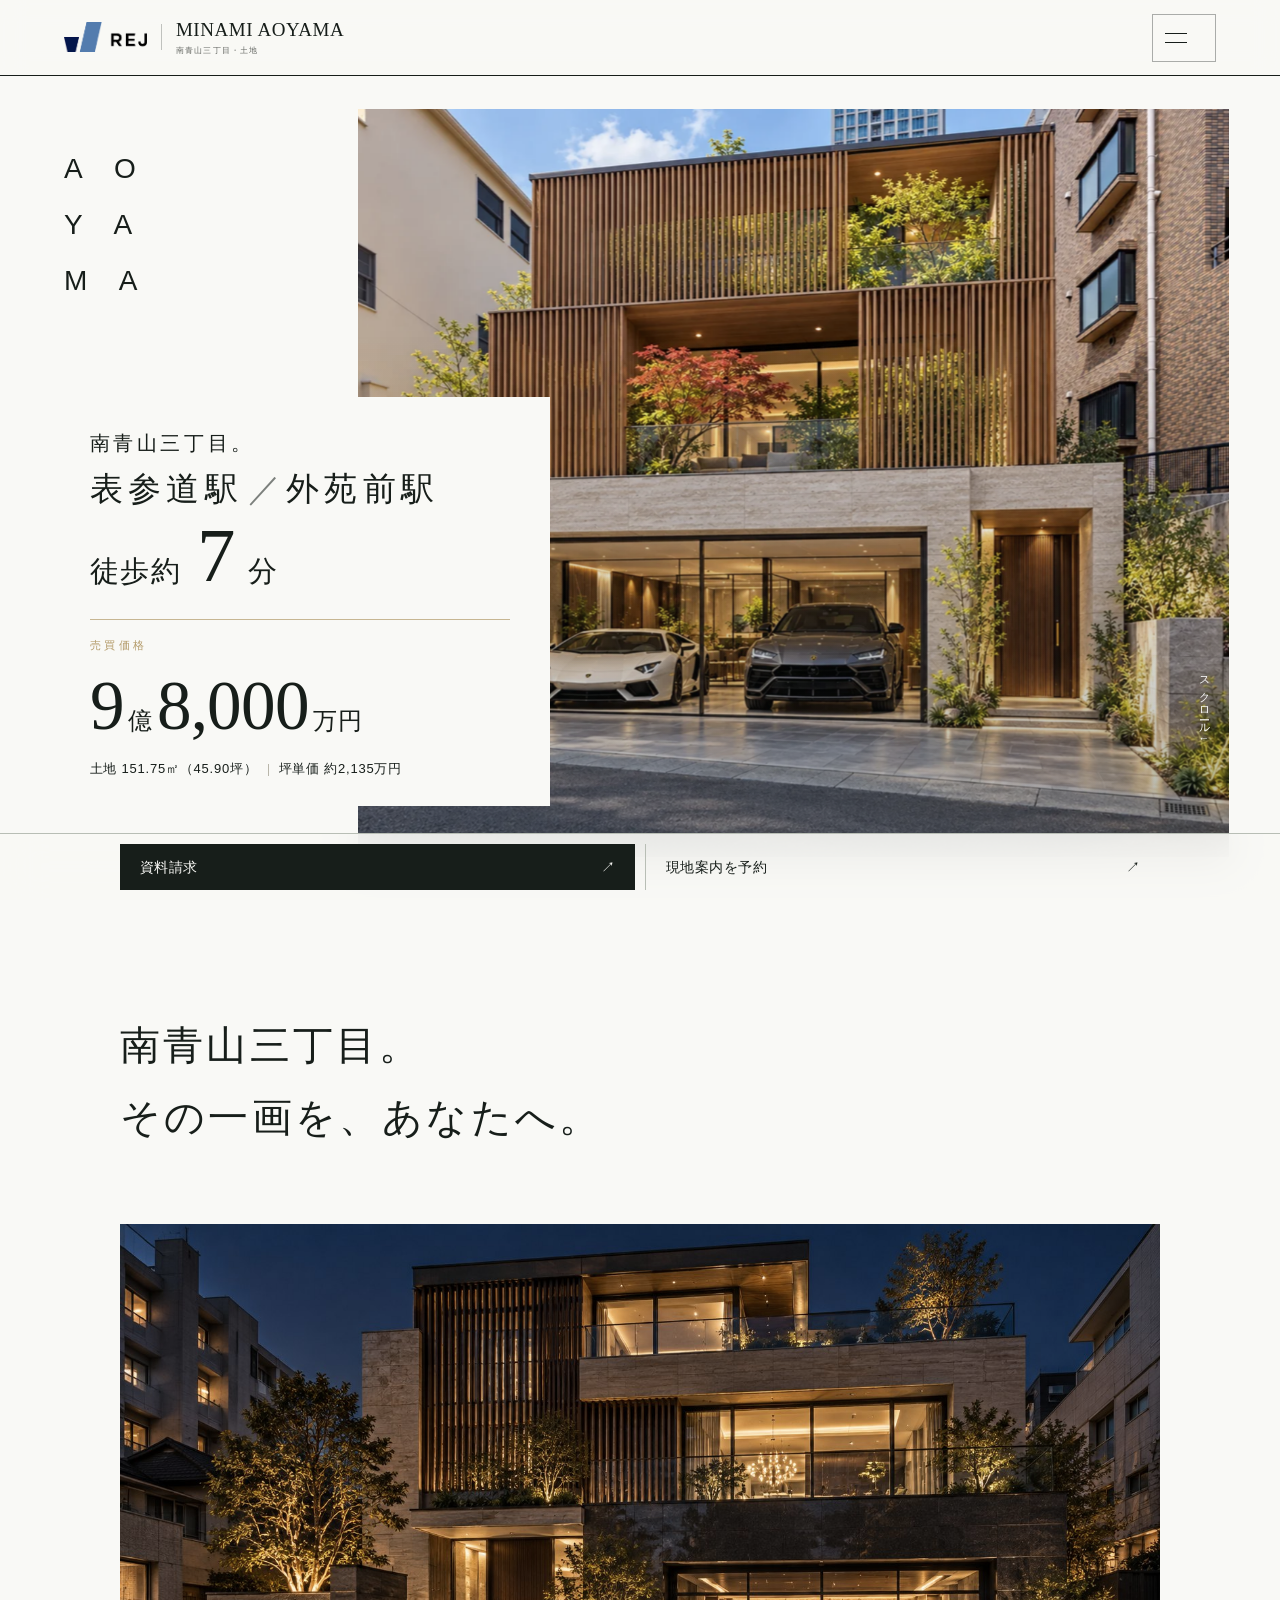
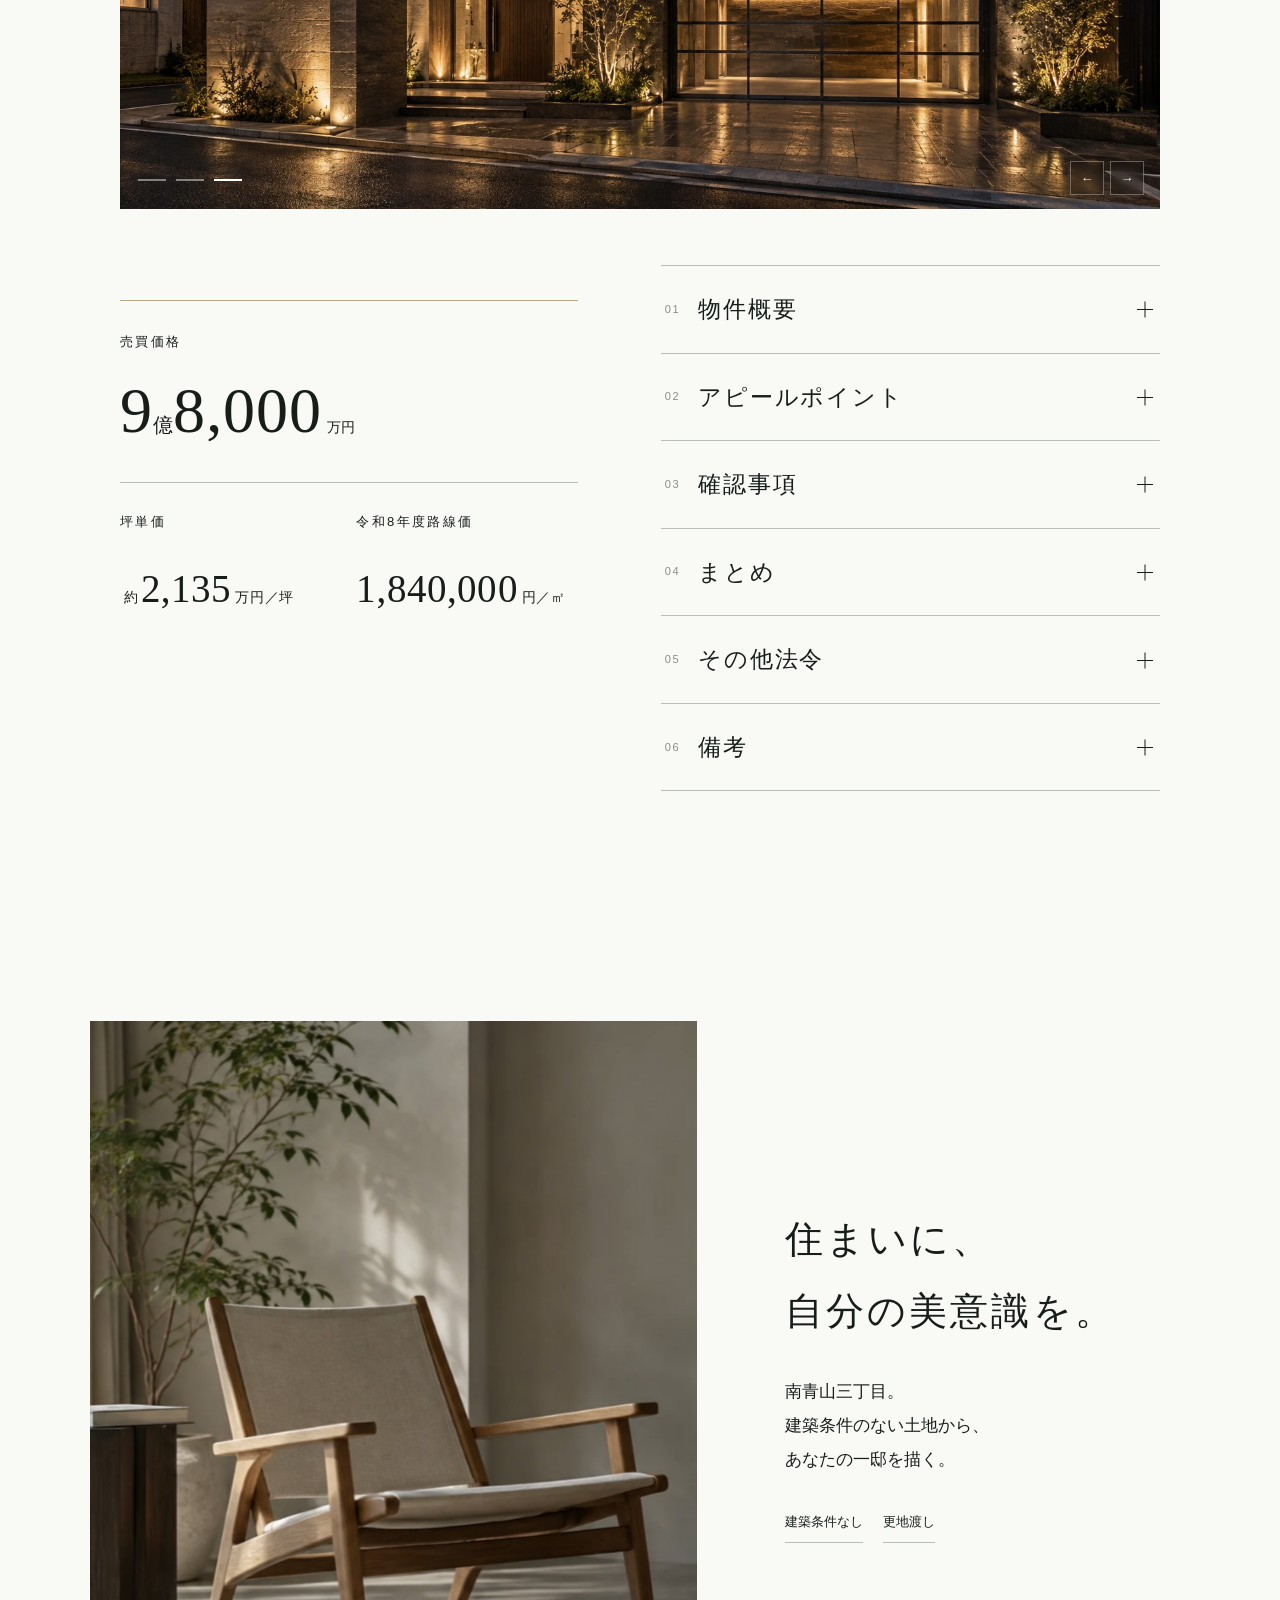
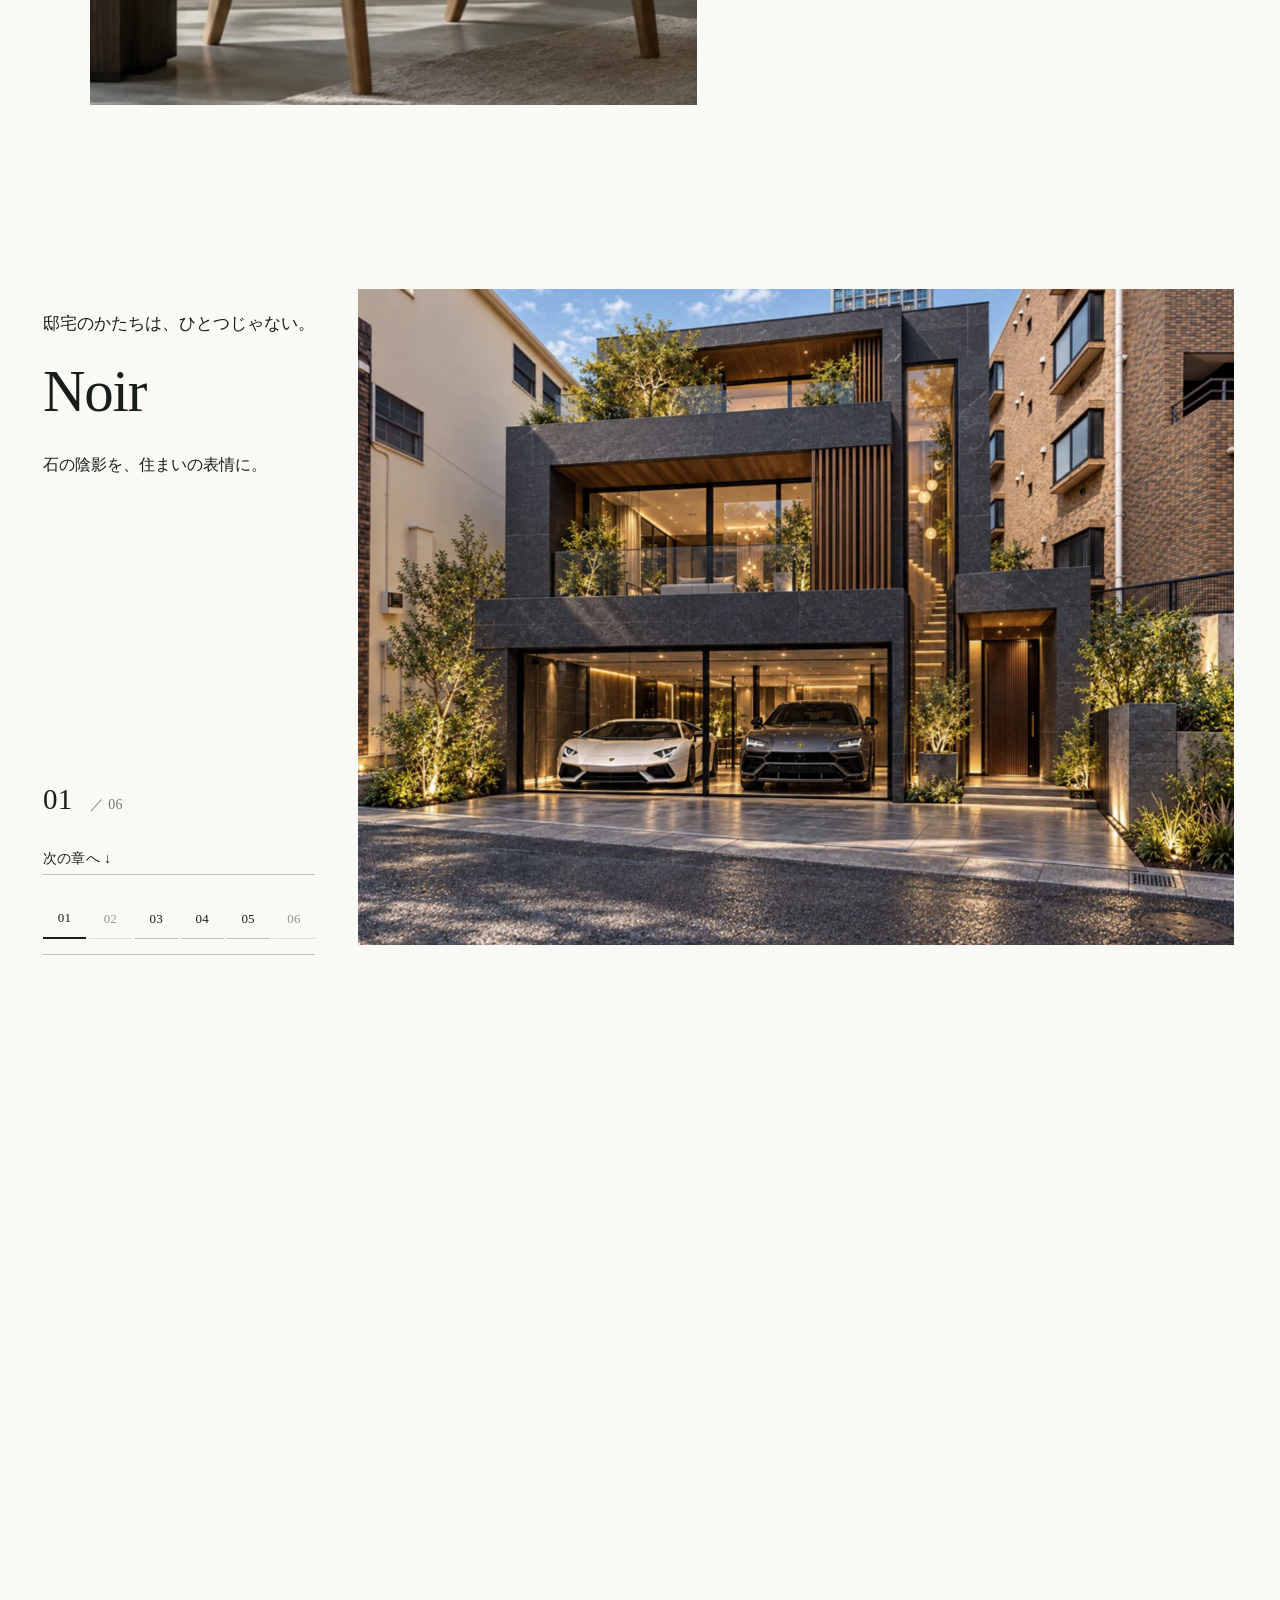
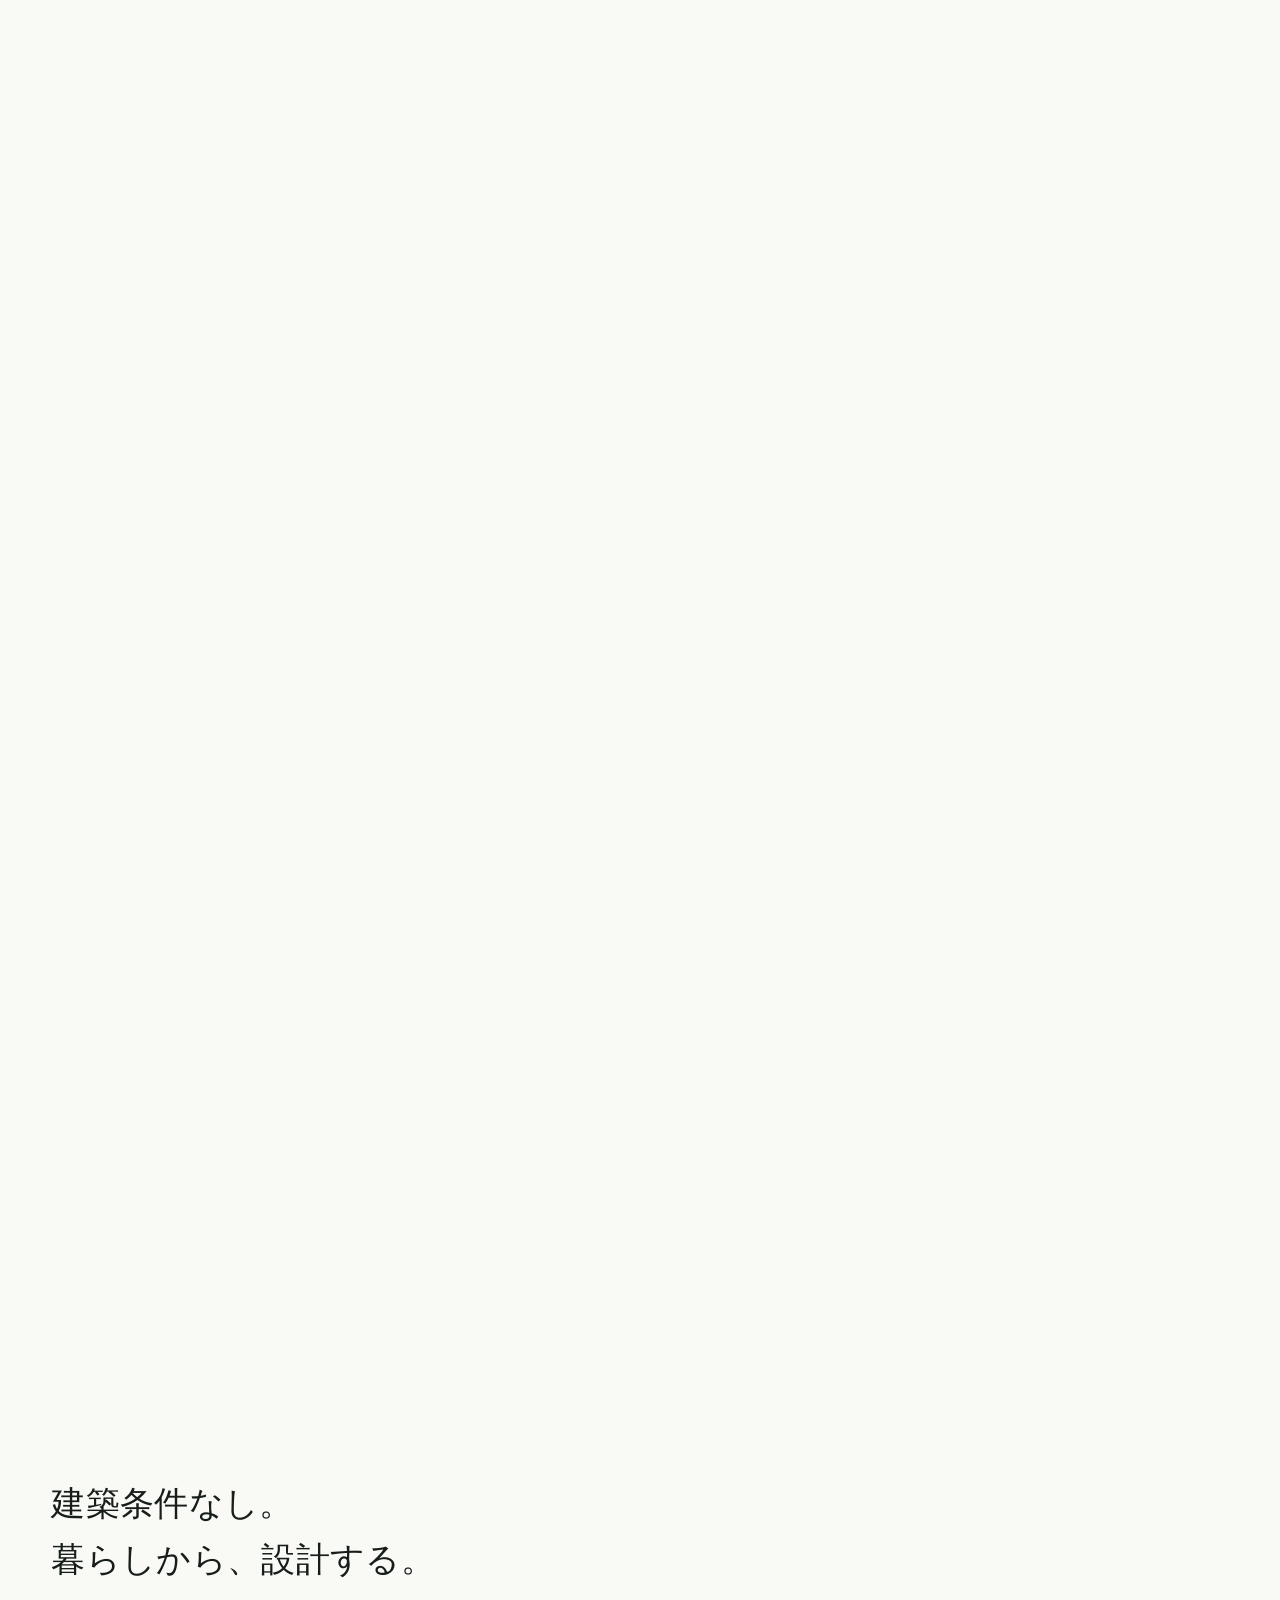
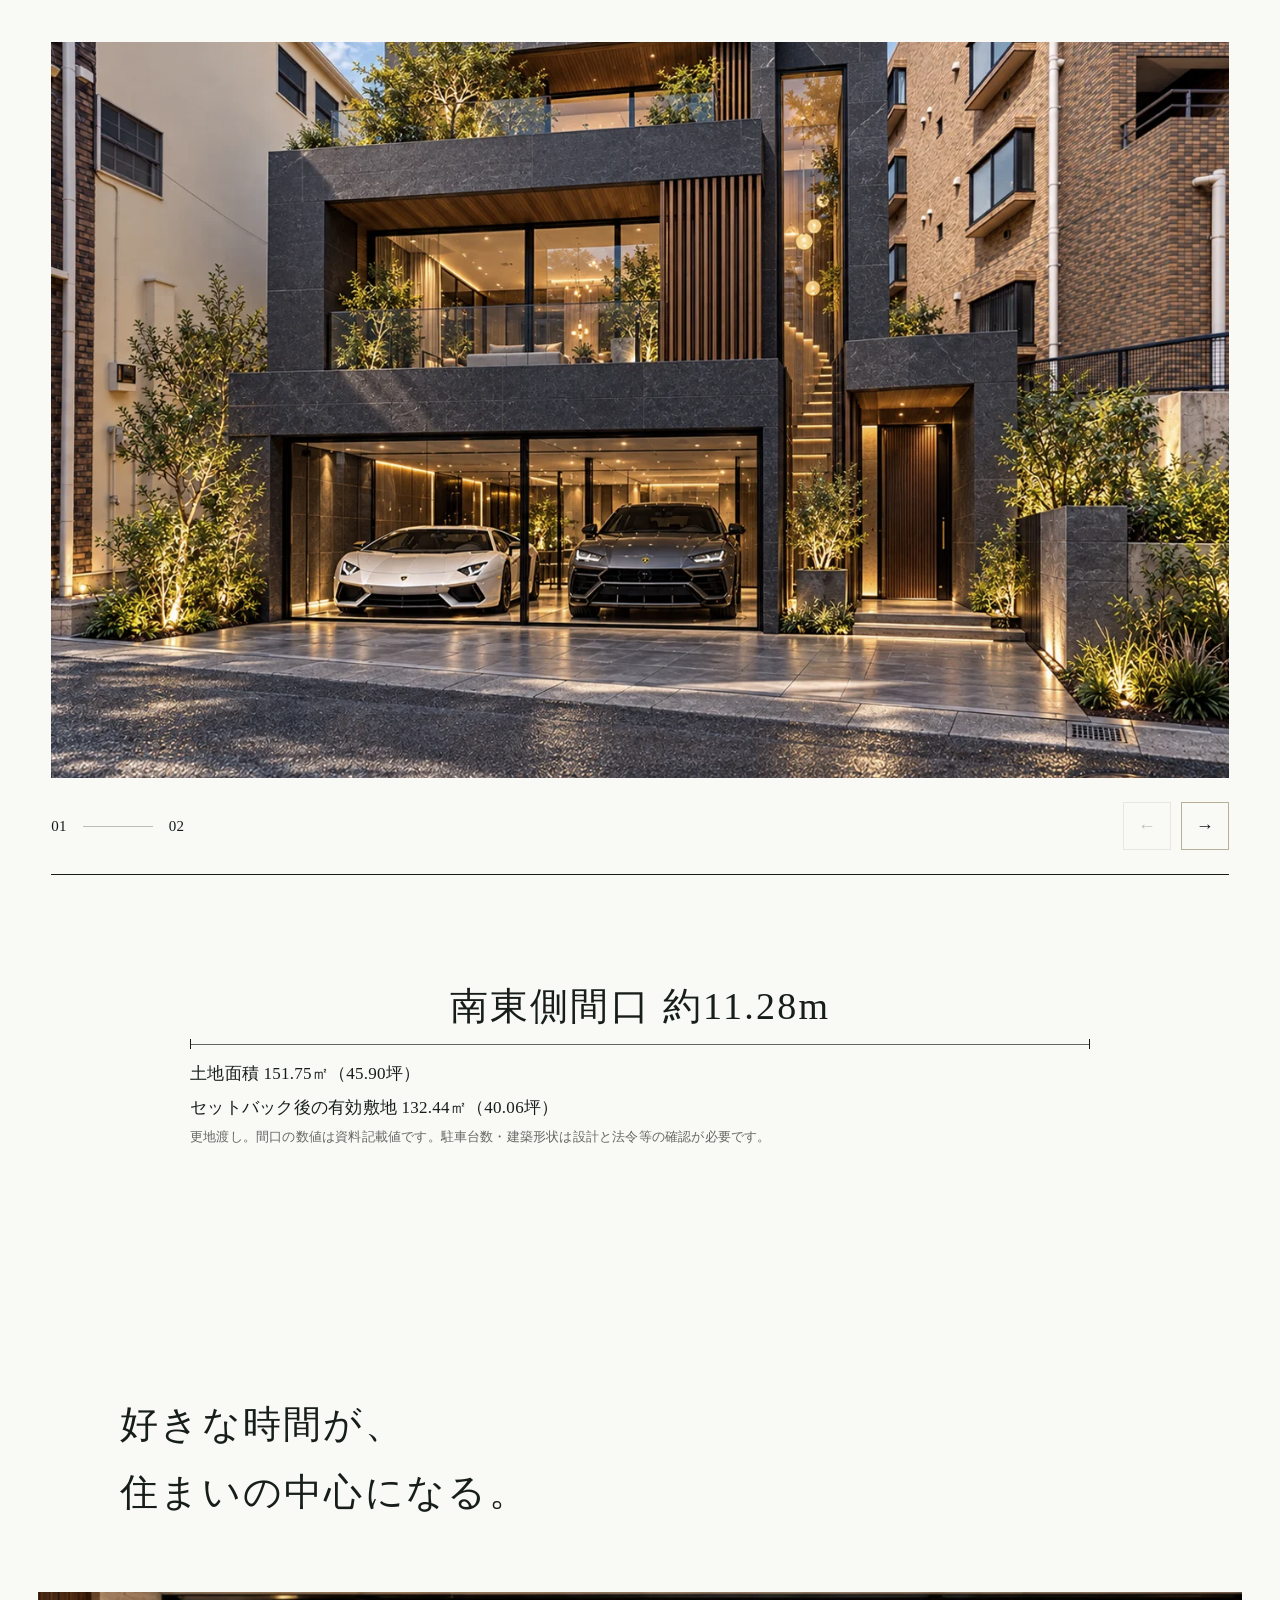
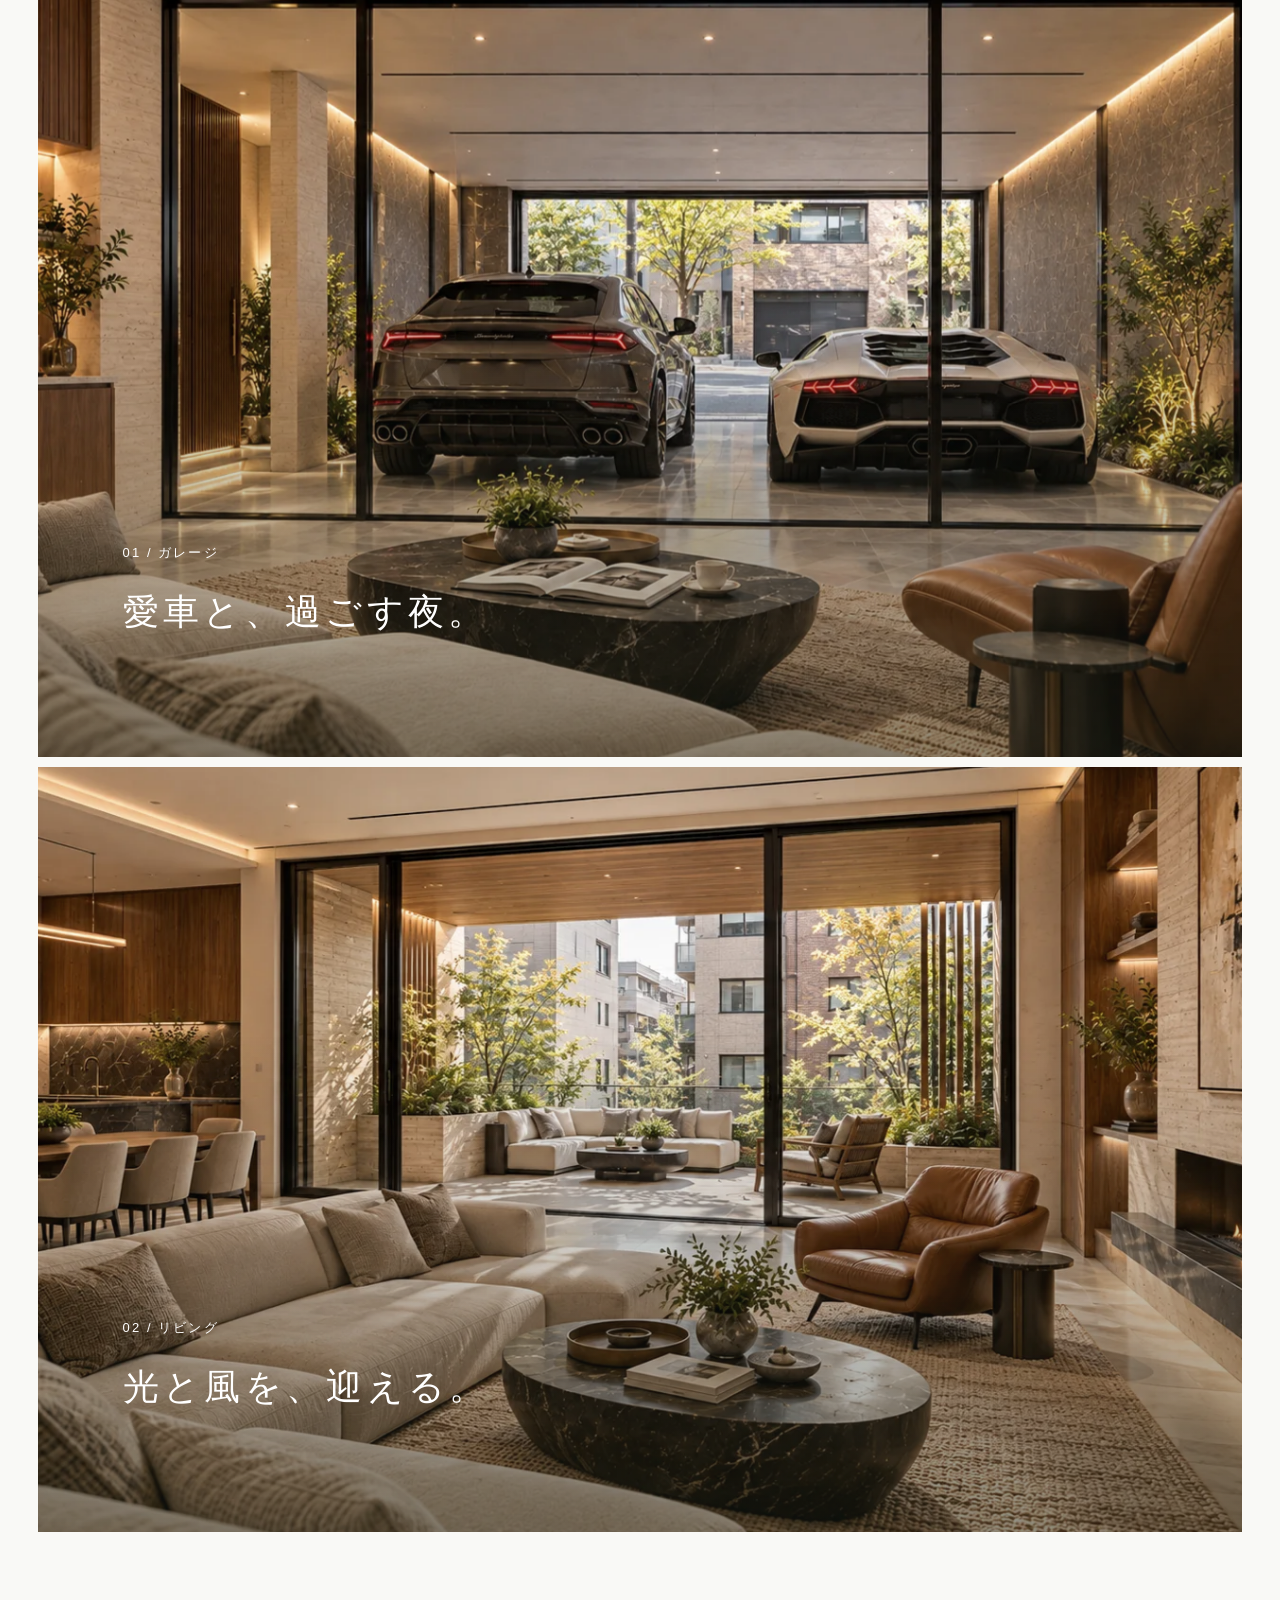
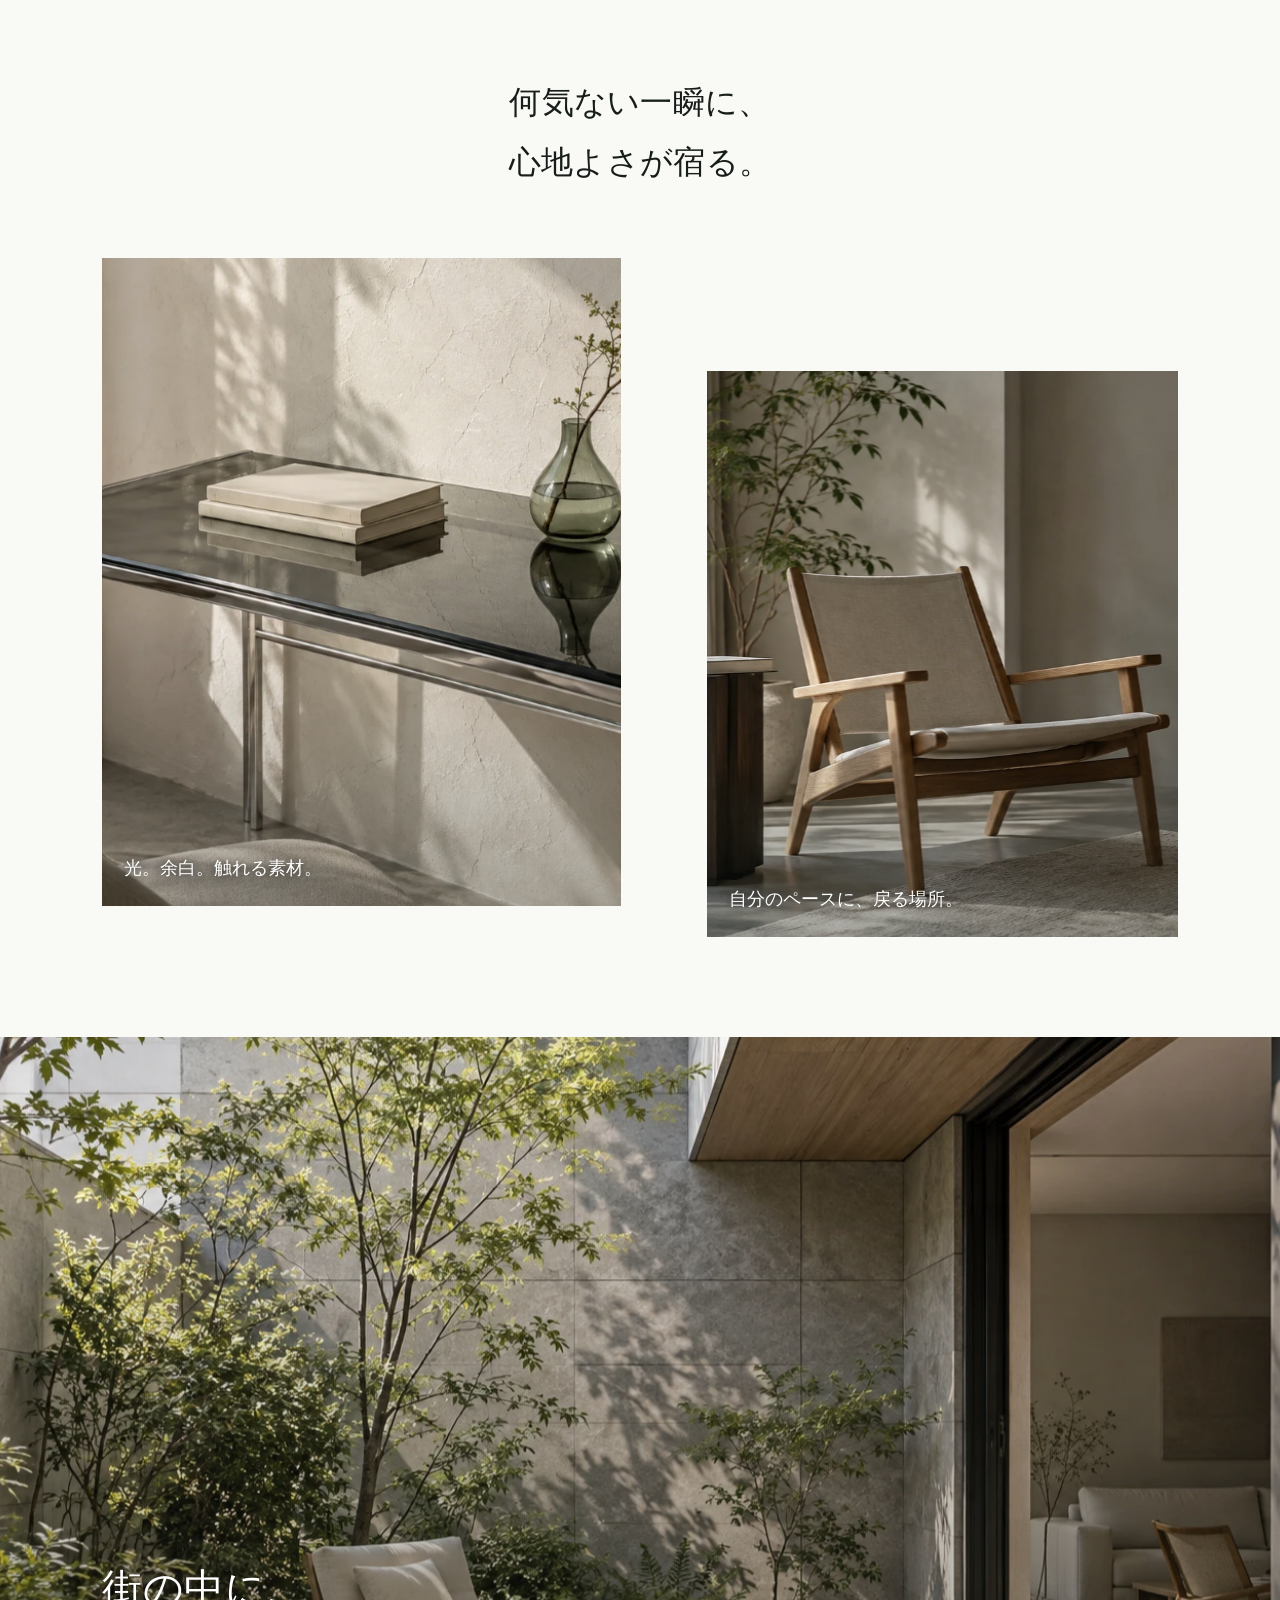
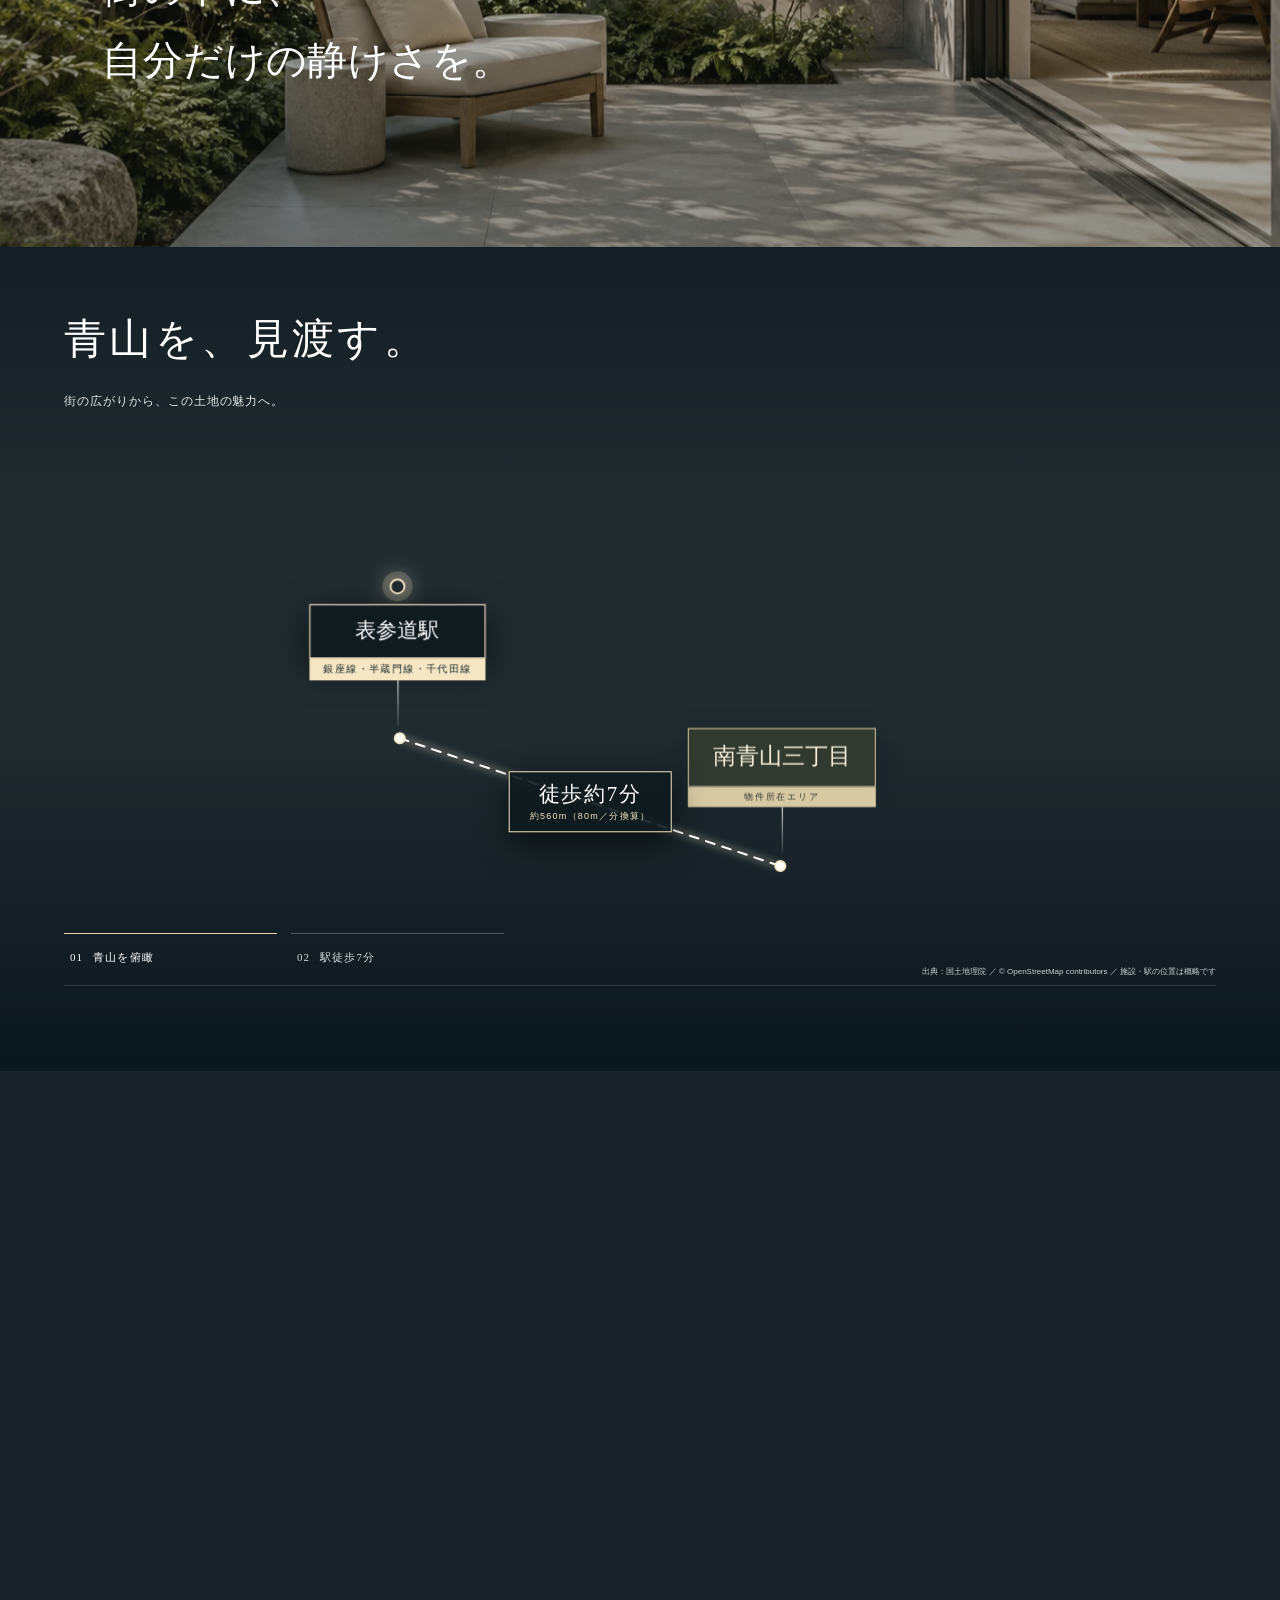
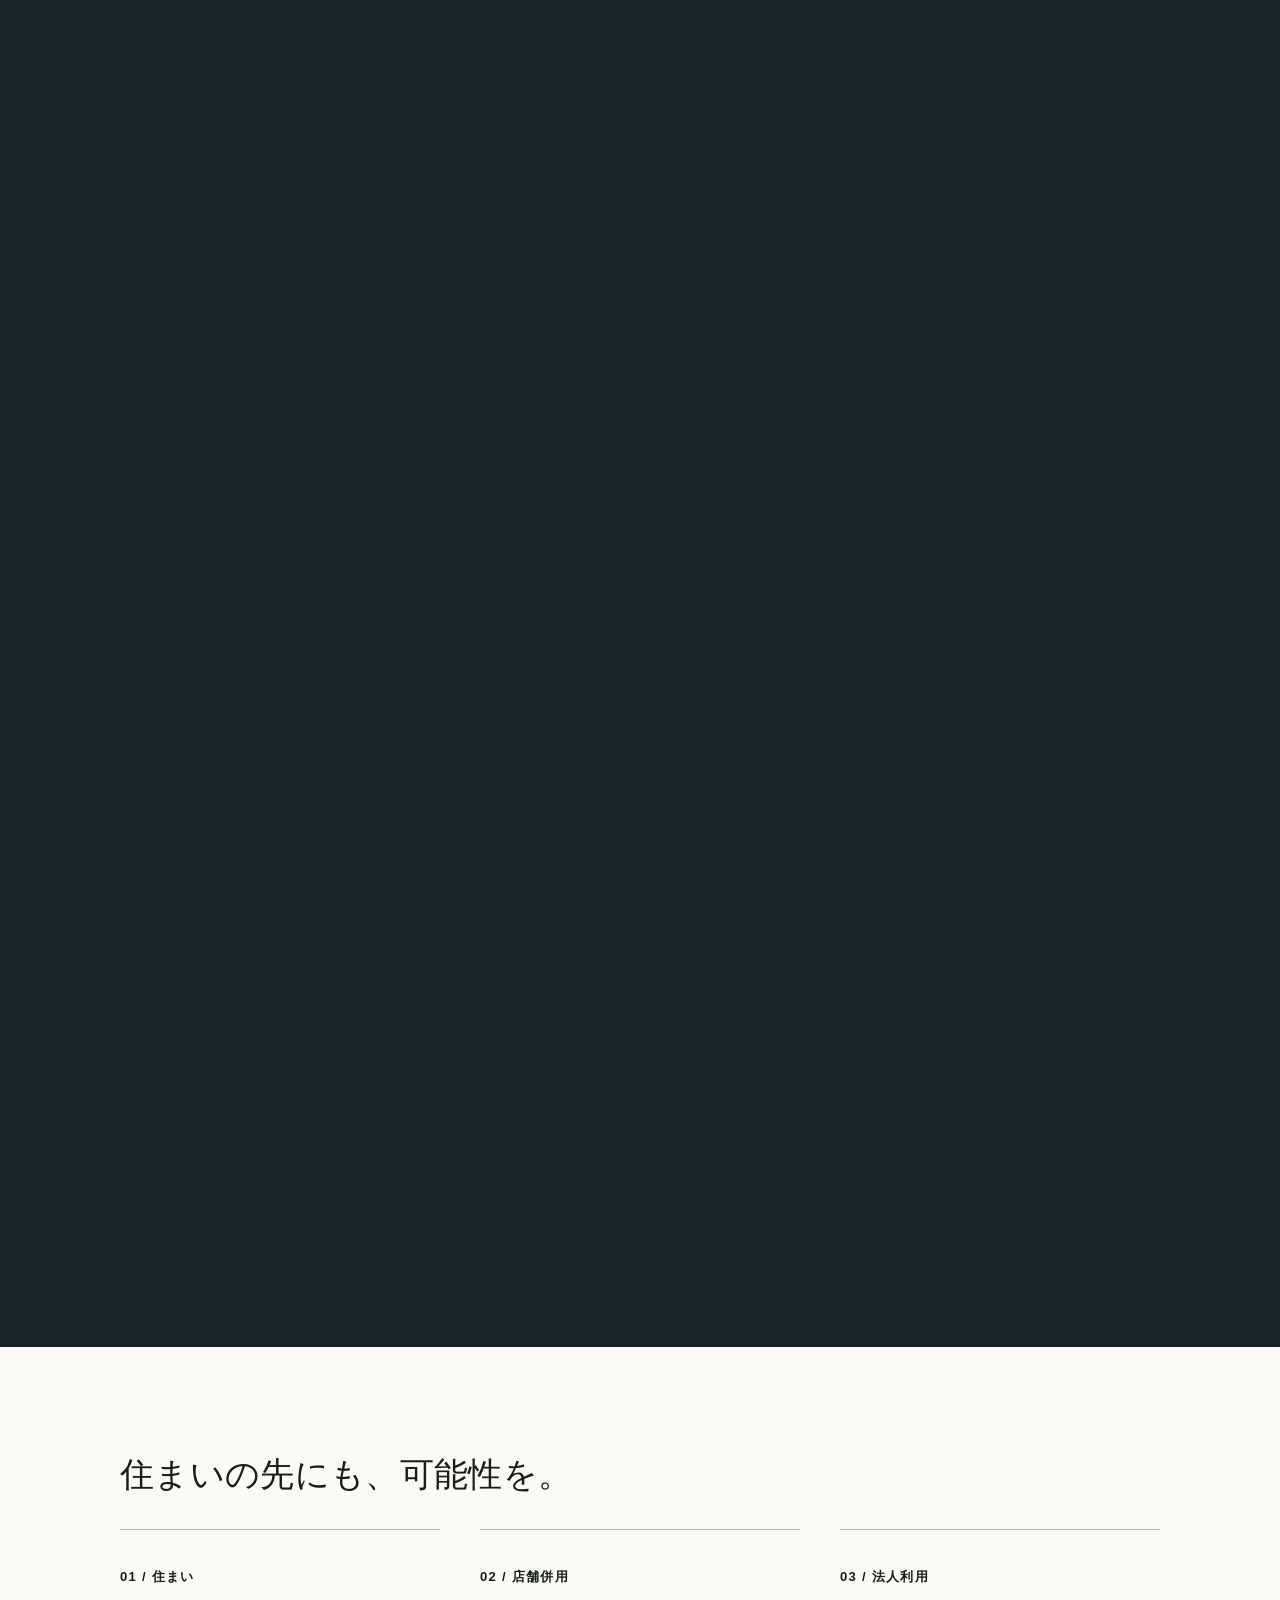
==== commit 53cb9aa2: "Fix property figures: effective area, frontage, road price, nearby stations Co-Authored-By: Claude O" ====
--- a/index.html
+++ b/index.html
@@ -1,3 +1,3 @@
 <!DOCTYPE html>
 
-<html lang="ja"><head><meta charset="utf-8"/><link rel="icon" type="image/png" sizes="32x32" href="assets/brand/icon-32.png"/><link rel="apple-touch-icon" href="assets/brand/icon-180.png"/><meta name="robots" content="noindex,nofollow"/><meta content="width=device-width,initial-scale=1,viewport-fit=cover" name="viewport"/><title>南青山三丁目｜土地 45.90坪</title><link href="https://fonts.googleapis.com/css2?family=Cormorant+Garamond:wght@400;500&amp;display=swap" rel="stylesheet"/><link href="css/style.css?v=1" rel="stylesheet"/><link href="css/variants.css?v=1" rel="stylesheet"/><link href="css/photo-v2.css?v=1" rel="stylesheet"/><link href="css/design-v3.css?v=1" rel="stylesheet"/><link href="css/luxury-v4.css?v=1" rel="stylesheet"/><link href="css/aerial-v5.css?v=1" rel="stylesheet"/><link href="css/final-ac.css?v=1" rel="stylesheet"/><link href="css/c-final.css?v=20" rel="stylesheet"/></head><body class="variant-c photo-v2 design-v3 luxury-v4 final-ac"><header class="header"><a class="logo logo-brand" href="#" aria-label="REJ 南青山三丁目"><img class="logo-rej" alt="REJ" src="assets/brand/rej-logo.png" width="373" height="135"/><span class="logo-sep" aria-hidden="true"></span><span class="logo-name">MINAMI AOYAMA<small>南青山三丁目・土地</small></span></a><nav><a href="#intro">コンセプト</a><a href="#plans">建築デザイン</a><a href="#location">ロケーション</a><a href="#outline">物件概要</a></nav><button aria-controls="mobile-menu" aria-expanded="false" aria-label="メニューを開く" class="menu-btn" type="button">メニュー ＋</button></header><nav class="mobile-menu" hidden="" id="mobile-menu"><a href="#intro">コンセプト</a><a href="#plans">建築デザイン</a><a href="#location">ロケーション</a><a href="#outline">物件概要</a><a href="contact.html?type=%E8%B3%87%E6%96%99%E8%AB%8B%E6%B1%82">資料請求・現地案内</a><a class="menu-company" href="https://rej-inc.co.jp/about/outline.html" target="_blank" rel="noopener">会社概要 ↗</a></nav><main><section class="hero photo-hero editorial-photo"><div class="photo-hero-media"><img alt="木格子の参考外観CG" fetchpriority="high" src="assets/plan-4.webp"/></div><div aria-hidden="true" class="editorial-mark">A O<br/>Y A<br/>M A</div><div class="minimal-title"><h1>南青山三丁目。</h1><p class="station-hero"><span class="station-name">表参道駅</span><span class="station-time"><span>徒歩約</span><strong>7</strong><span>分</span></span></p><div class="hero-price"><span class="hero-price-label">売買価格</span><p class="hero-price-num"><strong>9</strong><span class="u">億</span><strong>8,000</strong><span class="u">万円</span></p><p class="hero-price-meta">土地 151.75㎡（45.90坪）<i></i>坪単価 約2,135万円</p></div></div><a class="hero-scroll" href="#outline">スクロール ↓</a></section><section class="estate" id="outline"><div class="estate-heading wrap"><h2>南青山三丁目。<br/>その一画を、あなたへ。</h2></div><div class="site3d-wrap wrap"><div class="view-slider" id="views" aria-roledescription="カルーセル" aria-label="建物と青山の風景イメージ"><div class="view-track"><figure class="view-slide" data-src="assets/views/view-01.jpg"><img alt="南青山の街並みに建つ邸宅の外観イメージ" src="assets/views/view-01.jpg"/></figure><figure class="view-slide" data-src="assets/views/view-02.jpg"><img alt="屋上から望む青山の夕景イメージ" loading="lazy" src="assets/views/view-02.jpg"/></figure><figure class="view-slide" data-src="assets/views/view-03.jpg"><img alt="夜の邸宅の外観イメージ" loading="lazy" src="assets/views/view-03.jpg"/></figure></div><button class="view-arrow prev" type="button" aria-label="前の画像">←</button><button class="view-arrow next" type="button" aria-label="次の画像">→</button><div class="view-dots"></div></div></div><div class="estate-layout wrap"><div class="estate-visual"><div class="estate-price"><span>売買価格</span><p><strong>9</strong>億<strong>8,000</strong><small>万円</small></p></div><div class="estate-area"><div><span>坪単価</span><p><small class="pre">約</small>2,135<small>万円／坪</small></p></div><div><span>令和7年度路線価</span><p>1,570,000<small>円／㎡</small></p></div></div></div><div class="estate-information"><details class="estate-acc"><summary><span class="acc-no">01</span><span class="acc-title">物件概要</span><i class="acc-icon" aria-hidden="true"></i></summary><div class="acc-body"><dl><div><dt>物件種別</dt><dd>土地</dd></div><div><dt>所在地</dt><dd>港区南青山三丁目</dd></div><div><dt>交通</dt><dd>東京メトロ銀座線・半蔵門線・千代田線「表参道」駅 徒歩約7分</dd></div><div><dt>土地面積</dt><dd>151.75㎡（45.90坪）</dd></div><div><dt>実測面積</dt><dd>155.00㎡</dd></div><div><dt>有効敷地面積</dt><dd>132.37㎡（40.04坪）</dd></div><div><dt>セットバック部分</dt><dd>19.38㎡</dd></div><div><dt>地目</dt><dd>宅地</dd></div><div><dt>権利</dt><dd>所有権</dd></div><div><dt>用途地域</dt><dd>第二種中高層住居専用地域</dd></div><div><dt>建ぺい率</dt><dd>60%</dd></div><div><dt>容積率</dt><dd>300%</dd></div><div><dt>幅員</dt><dd>南東側 約4.0m</dd></div><div><dt>間口</dt><dd>南東側 約11.27m</dd></div><div><dt>現況</dt><dd>更地渡し</dd></div><div><dt>取引態様</dt><dd>売主代理</dd></div></dl></div></details><details class="estate-acc"><summary><span class="acc-no">02</span><span class="acc-title">アピールポイント</span><i class="acc-icon" aria-hidden="true"></i></summary><div class="acc-body"><ul class="acc-list"><li>「表参道」駅徒歩7分、南青山三丁目アドレスの希少な戸建て用地</li><li>建築条件なしの更地渡しで、邸宅を中心に自由度の高い建築計画が可能</li><li>南東側間口約11.27mを確保し、1階店舗・ギャラリー等を取り入れた計画も検討余地</li></ul></div></details><details class="estate-acc"><summary><span class="acc-no">03</span><span class="acc-title">確認事項</span><i class="acc-icon" aria-hidden="true"></i></summary><div class="acc-body"><ul class="acc-list"><li>公簿45.90坪に対してセットバック後の有効敷地面積は40.04坪となり、実質的な建築利用面積が縮小</li><li>前面道路幅員約4.0m、容積率低減係数0.4のため、指定容積率300%をそのまま消化できない点に注意</li><li>販売価格9億8,000万円と高額帯のため、出口は南青山の立地価値を評価する富裕層・法人需要が中心</li></ul></div></details><details class="estate-acc"><summary><span class="acc-no">04</span><span class="acc-title">まとめ</span><i class="acc-icon" aria-hidden="true"></i></summary><div class="acc-body"><ul class="acc-list"><li>表参道・外苑前を生活圏とする南青山三丁目の希少な更地案件</li><li>約46坪の土地に対し、建築条件なし・間口約11.27mという自由度が大きな強み</li><li>取得検討時はセットバック後の有効面積、道路幅員による容積率制限、建築可能ボリュームの精査が重要</li></ul></div></details><details class="estate-acc"><summary><span class="acc-no">05</span><span class="acc-title">その他法令</span><i class="acc-icon" aria-hidden="true"></i></summary><div class="acc-body"><p>準防火地域、24m第三種高度地区、日影規制3時間−2時間／測定面4m、容積率低減係数0.4、道路斜線勾配1.25、隣地斜線勾配1.25・立ち上がり高さ20m</p></div></details><details class="estate-acc"><summary><span class="acc-no">06</span><span class="acc-title">備考</span><i class="acc-icon" aria-hidden="true"></i></summary><div class="acc-body"><p>建築条件なし、土地境界確認書あり、参考建築プラン・建築CGあり</p></div></details></div></div></section><section class="photo-intro" id="intro"><div class="intro-photo" data-parallax="medium"><img alt="自然光と木の家具があるラウンジの暮らしイメージ" loading="lazy" src="assets/mood/quiet-lounge-v2.webp"/></div><div class="intro-copy"><h2>住まいに、<br/>自分の美意識を。</h2><p>南青山三丁目。<br/>建築条件のない土地から、<br/>あなたの一邸を描く。</p><div class="intro-tags"><span>建築条件なし</span><span>更地渡し</span></div></div></section><section aria-label="スクロールで見る6つの参考建築プラン" class="pinned-plans" id="plans"><div class="pin-scene"><div class="pin-visual"><figure aria-hidden="false" class="pin-slide is-active" data-index="0"><img alt="ノワール：参考外観CG" decoding="async" src="assets/plan-1.webp"/></figure><figure aria-hidden="true" class="pin-slide" data-index="1"><img alt="カーブ：参考外観CG" decoding="async" src="assets/plan-2.webp"/></figure><figure aria-hidden="true" class="pin-slide" data-index="2"><img alt="テラス：参考外観CG" decoding="async" src="assets/plan-3.webp"/></figure><figure aria-hidden="true" class="pin-slide" data-index="3"><img alt="格子：参考外観CG" decoding="async" src="assets/plan-4.webp"/></figure><figure aria-hidden="true" class="pin-slide" data-index="4"><img alt="コンクリート：参考外観CG" decoding="async" src="assets/plan-5.webp"/></figure><figure aria-hidden="true" class="pin-slide" data-index="5"><img alt="トラバーチン：参考外観CG" decoding="async" src="assets/plan-6.webp"/></figure></div><div class="pin-copy"><div class="pin-chapter"><p class="pin-kicker">邸宅のかたちは、ひとつじゃない。</p><h2 id="pin-title">Noir</h2><p id="pin-description">石の陰影を、住まいの表情に。</p></div><div class="pin-controls"><div class="pin-counter"><strong id="pin-number">01</strong><span>／ 06</span><a href="#after-plans">次の章へ ↓</a></div><div aria-label="参考プランを選ぶ" class="pin-dots"><button aria-label="1：ノワールを見る" aria-pressed="true" data-chapter="0" type="button"><span>01</span></button><button aria-label="2：カーブを見る" aria-pressed="false" data-chapter="1" type="button"><span>02</span></button><button aria-label="3：テラスを見る" aria-pressed="false" data-chapter="2" type="button"><span>03</span></button><button aria-label="4：格子を見る" aria-pressed="false" data-chapter="3" type="button"><span>04</span></button><button aria-label="5：コンクリートを見る" aria-pressed="false" data-chapter="4" type="button"><span>05</span></button><button aria-label="6：トラバーチンを見る" aria-pressed="false" data-chapter="5" type="button"><span>06</span></button></div><div class="pin-progress"><span></span></div></div></div></div></section><div class="plan-disclaimer wrap" id="after-plans"></div><section class="" id="land"><div class="wrap"><h2>建築条件なし。<br/>暮らしから、設計する。</h2><div aria-label="敷地・建築の3Dイメージ" aria-roledescription="カルーセル" class="site-carousel"><figure aria-label="1 / 2" class="site-slide" id="site-slide-1" role="group"><img alt="ノワールの参考建築CG" loading="eager" src="assets/plan-1.webp"/></figure><figure aria-label="2 / 2" class="site-slide" id="site-slide-2" role="group"><img alt="建築の3D参考イメージ" loading="eager" src="assets/plan-5.webp"/></figure></div><div class="site-controls"><div class="site-pagination"><span aria-live="polite" class="site-current">01</span><span class="site-rule"></span><span>02</span></div><div class="site-arrows"><button aria-label="前の3Dイメージ" data-site-step="-1" type="button">←</button><button aria-label="次の3Dイメージ" data-site-step="1" type="button">→</button></div></div><div class="frontage"><div class="dimension">南東側間口 約11.27m</div><p>土地面積 151.75㎡（45.90坪）<br/>セットバック後の有効敷地 132.37㎡（40.04坪）</p><p class="note">更地渡し。間口の数値は資料記載値です。駐車台数・建築形状は設計と法令等の確認が必要です。</p></div></div></section><section class="cinematic-living" id="living"><div class="living-intro wrap"><h2>好きな時間が、<br/>住まいの中心になる。</h2></div><article class="living-panel" data-parallax="large"><div class="living-image"><img alt="愛車を眺めるガレージリビングの参考CG" loading="lazy" src="assets/garage.webp"/></div><div class="living-caption"><span>01 / ガレージ</span><h3>愛車と、過ごす夜。</h3></div></article><article class="living-panel second" data-parallax="large"><div class="living-image"><img alt="テラス続きのリビング参考CG" loading="lazy" src="assets/living.webp"/></div><div class="living-caption"><span>02 / リビング</span><h3>光と風を、迎える。</h3></div></article></section><section class="atmosphere" id="atmosphere"><div class="atmosphere-head wrap"><h2>何気ない一瞬に、<br/>心地よさが宿る。</h2></div><div class="mood-grid"><figure data-parallax="medium"><img alt="リネン・ガラス・家具の静かな質感を表す生成イメージ" loading="lazy" src="assets/mood/still-life-v2.webp"/><figcaption>光。余白。触れる素材。</figcaption></figure><figure data-parallax="medium"><img alt="自然光に包まれたラウンジの生成イメージ" loading="lazy" src="assets/mood/quiet-lounge-v2.webp"/><figcaption>自分のペースに、戻る場所。</figcaption></figure></div></section><section class="terrace-scene" data-parallax="large" id="terrace"><div class="terrace-image"><img alt="石と植栽に囲まれた小さなテラスの生成イメージ" loading="lazy" src="assets/mood/terrace-soft-v2.webp"/></div><div class="terrace-copy"><h2>街の中に、<br/>自分だけの静けさを。</h2></div></section><section aria-label="青山の航空写真とアクセス" class="aerial-story" id="location"><div class="aerial-stage" data-chapter="0"><div aria-label="実際の航空写真と建物形状を用いた青山周辺の立体ビュー" class="aerial-canvas" role="img"></div><div class="aerial-labels"></div><div class="aerial-heading"><span class="aerial-kicker">AOYAMA, FROM ABOVE</span><h2 class="aerial-title">青山を、見渡す。</h2><p class="aerial-description">街の広がりから、この土地の魅力へ。</p></div><div class="aerial-loading" role="status">AOYAMA / 航空写真を読み込み中</div><div class="aerial-bottom"><div aria-label="航空写真の表示段階" class="aerial-steps"><button aria-pressed="true" data-geo-chapter="0" type="button"><b>01</b>青山を俯瞰</button><button aria-pressed="false" data-geo-chapter="1" type="button"><b>02</b>駅徒歩7分</button></div><p class="aerial-credit">出典：<a href="https://maps.gsi.go.jp/development/ichiran.html" rel="noopener" target="_blank">国土地理院</a> ／ <a href="https://www.openstreetmap.org/copyright" rel="noopener" target="_blank">© OpenStreetMap contributors</a> ／ 施設・駅の位置は概略です</p></div><div class="aerial-progress"><span></span></div></div></section><section class="" id="possibilities"><div class="wrap"><h2>住まいの先にも、可能性を。</h2><div class="possibilities"><article><b>01 / 住まい</b><h3>自邸・役員邸</h3><p>プライベートな暮らしと、ゲストを迎える空間を検討。</p></article><article><b>02 / 店舗併用</b><h3>ギャラリー・店舗併用</h3><p>住居と仕事場を組み合わせる活用を検討。</p></article><article><b>03 / 法人利用</b><h3>法人保有・事業利用</h3><p>自社拠点や将来の売却を含め、保有目的に応じて検討。</p></article></div><p class="note">用途・営業形態によって法令等の制限があります。各用途の可否は個別確認が必要です。将来の資産価値・収益・売却を保証するものではありません。</p></div></section><section class="volume" id="volume"><div class="wrap"><h2>建てられる大きさを、<br/>正確に知ることから。</h2><div class="volume-editorial"><div class="volume-box designed-volume"><figure class="volume-photo"><img alt="建築ボリュームの参考イメージ" loading="lazy" src="assets/plan-6.webp"/></figure><span>セットバック後の有効敷地</span><strong>132.37㎡ / 40.04坪</strong><p>土地面積151.75㎡に対し、セットバック部分は19.38㎡です。</p></div><div class="volume-box designed-volume"><figure class="volume-photo"><img alt="建築の検討イメージ" loading="lazy" src="assets/plan-5.webp"/></figure><span>前面道路と建築ボリューム</span><strong>南東側道路 約4.0m</strong><p>指定容積率300%をそのまま利用できない場合があります。構成資料の延床約210㎡前後は設計確認前の目安です。</p></div></div><p class="note">ガレージ・地下室の床面積の扱いを含め、建築ボリュームは法令、敷地条件、設計により異なります。詳細は設計士等による確認が必要です。数値・適用条件の確認後に検討書をご案内します。</p><a class="btn" data-request="資料請求" href="contact.html?type=%E8%B3%87%E6%96%99%E8%AB%8B%E6%B1%82" style="margin-top:24px">建築ボリューム検討書を請求する</a></div></section><section class="cta-final" id="contact"><div class="cta-grid"><div class="cta-copy"><h2 class="cta-display"><span class="l1">PRIVATE</span><span class="l2"><span class="cta-jp">この土地から始まる、<br/>あなただけの計画を。</span><i class="cta-rule" aria-hidden="true"></i><span>ACCESS</span></span></h2><div class="cta-actions"><a class="cta-row" href="contact.html?type=%E8%B3%87%E6%96%99%E8%AB%8B%E6%B1%82"><span class="cta-label">資料請求</span><span class="cta-arrow" aria-hidden="true"><svg viewBox="0 0 24 24"><path d="M5 19 19 5M9 5h10v10"/></svg></span></a><a class="cta-row" href="contact.html?type=%E7%8F%BE%E5%9C%B0%E6%A1%88%E5%86%85"><span class="cta-label">現地案内を予約</span><span class="cta-arrow" aria-hidden="true"><svg viewBox="0 0 24 24"><path d="M5 19 19 5M9 5h10v10"/></svg></span></a></div></div></div></section></main><footer class="site-footer"><div class="site-footer-inner"><a class="site-footer-logo" href="https://rej-inc.co.jp/" target="_blank" rel="noopener" aria-label="REJ株式会社 公式サイト"><img alt="REJ" src="assets/brand/rej-logo.png" width="373" height="135"/></a><nav class="site-footer-nav" aria-label="フッター"><a href="https://rej-inc.co.jp/about/outline.html" target="_blank" rel="noopener">会社概要 ↗</a><a href="contact.html?type=%E8%B3%87%E6%96%99%E8%AB%8B%E6%B1%82">資料請求・現地案内</a><a href="#outline">物件概要</a></nav><small class="site-footer-copy">© REJ株式会社</small></div></footer><div aria-label="お問い合わせ" class="sticky"><a class="btn primary" data-request="資料請求" href="contact.html?type=%E8%B3%87%E6%96%99%E8%AB%8B%E6%B1%82">資料請求</a><a class="btn" data-request="現地案内" href="contact.html?type=%E7%8F%BE%E5%9C%B0%E6%A1%88%E5%86%85">現地案内を予約</a></div><script src="js/app.js?v=1"></script><script src="js/motion.js?v=3"></script><script src="js/design-v3.js?v=1"></script><script src="js/luxury-v4.js?v=1"></script><script src="js/slot.js?v=2"></script><script src="js/aerial-v5.js?v=2" type="module"></script><script src="js/final-ac.js?v=1"></script><script src="js/view-slider.js?v=1"></script></body></html>+<html lang="ja"><head><meta charset="utf-8"/><link rel="icon" type="image/png" sizes="32x32" href="assets/brand/icon-32.png"/><link rel="apple-touch-icon" href="assets/brand/icon-180.png"/><meta name="robots" content="noindex,nofollow"/><meta content="width=device-width,initial-scale=1,viewport-fit=cover" name="viewport"/><title>南青山三丁目｜土地 45.90坪</title><link href="https://fonts.googleapis.com/css2?family=Cormorant+Garamond:wght@400;500&amp;display=swap" rel="stylesheet"/><link href="css/style.css?v=1" rel="stylesheet"/><link href="css/variants.css?v=1" rel="stylesheet"/><link href="css/photo-v2.css?v=1" rel="stylesheet"/><link href="css/design-v3.css?v=1" rel="stylesheet"/><link href="css/luxury-v4.css?v=1" rel="stylesheet"/><link href="css/aerial-v5.css?v=1" rel="stylesheet"/><link href="css/final-ac.css?v=1" rel="stylesheet"/><link href="css/c-final.css?v=21" rel="stylesheet"/></head><body class="variant-c photo-v2 design-v3 luxury-v4 final-ac"><header class="header"><a class="logo logo-brand" href="#" aria-label="REJ 南青山三丁目"><img class="logo-rej" alt="REJ" src="assets/brand/rej-logo.png" width="373" height="135"/><span class="logo-sep" aria-hidden="true"></span><span class="logo-name">MINAMI AOYAMA<small>南青山三丁目・土地</small></span></a><nav><a href="#intro">コンセプト</a><a href="#plans">建築デザイン</a><a href="#location">ロケーション</a><a href="#outline">物件概要</a></nav><button aria-controls="mobile-menu" aria-expanded="false" aria-label="メニューを開く" class="menu-btn" type="button">メニュー ＋</button></header><nav class="mobile-menu" hidden="" id="mobile-menu"><a href="#intro">コンセプト</a><a href="#plans">建築デザイン</a><a href="#location">ロケーション</a><a href="#outline">物件概要</a><a href="contact.html?type=%E8%B3%87%E6%96%99%E8%AB%8B%E6%B1%82">資料請求・現地案内</a><a class="menu-company" href="https://rej-inc.co.jp/about/outline.html" target="_blank" rel="noopener">会社概要 ↗</a></nav><main><section class="hero photo-hero editorial-photo"><div class="photo-hero-media"><img alt="木格子の参考外観CG" fetchpriority="high" src="assets/plan-4.webp"/></div><div aria-hidden="true" class="editorial-mark">A O<br/>Y A<br/>M A</div><div class="minimal-title"><h1>南青山三丁目。</h1><p class="station-hero"><span class="station-name">表参道駅<i>／</i>外苑前駅</span><span class="station-time"><span>徒歩約</span><strong>7</strong><span>分</span></span></p><div class="hero-price"><span class="hero-price-label">売買価格</span><p class="hero-price-num"><strong>9</strong><span class="u">億</span><strong>8,000</strong><span class="u">万円</span></p><p class="hero-price-meta">土地 151.75㎡（45.90坪）<i></i>坪単価 約2,135万円</p></div></div><a class="hero-scroll" href="#outline">スクロール ↓</a></section><section class="estate" id="outline"><div class="estate-heading wrap"><h2>南青山三丁目。<br/>その一画を、あなたへ。</h2></div><div class="site3d-wrap wrap"><div class="view-slider" id="views" aria-roledescription="カルーセル" aria-label="建物と青山の風景イメージ"><div class="view-track"><figure class="view-slide" data-src="assets/views/view-01.jpg"><img alt="南青山の街並みに建つ邸宅の外観イメージ" src="assets/views/view-01.jpg"/></figure><figure class="view-slide" data-src="assets/views/view-02.jpg"><img alt="屋上から望む青山の夕景イメージ" loading="lazy" src="assets/views/view-02.jpg"/></figure><figure class="view-slide" data-src="assets/views/view-03.jpg"><img alt="夜の邸宅の外観イメージ" loading="lazy" src="assets/views/view-03.jpg"/></figure></div><button class="view-arrow prev" type="button" aria-label="前の画像">←</button><button class="view-arrow next" type="button" aria-label="次の画像">→</button><div class="view-dots"></div></div></div><div class="estate-layout wrap"><div class="estate-visual"><div class="estate-price"><span>売買価格</span><p><strong>9</strong>億<strong>8,000</strong><small>万円</small></p></div><div class="estate-area"><div><span>坪単価</span><p><small class="pre">約</small>2,135<small>万円／坪</small></p></div><div><span>令和8年度路線価</span><p>1,840,000<small>円／㎡</small></p></div></div></div><div class="estate-information"><details class="estate-acc"><summary><span class="acc-no">01</span><span class="acc-title">物件概要</span><i class="acc-icon" aria-hidden="true"></i></summary><div class="acc-body"><dl><div><dt>物件種別</dt><dd>土地</dd></div><div><dt>所在地</dt><dd>港区南青山三丁目</dd></div><div><dt>交通</dt><dd>東京メトロ銀座線・半蔵門線・千代田線「表参道」駅 徒歩約7分<br/>東京メトロ銀座線「外苑前」駅 徒歩約7分</dd></div><div><dt>土地面積</dt><dd>151.75㎡（45.90坪）</dd></div><div><dt>実測面積</dt><dd>155.00㎡</dd></div><div><dt>有効敷地面積</dt><dd>132.44㎡（40.06坪）</dd></div><div><dt>セットバック部分</dt><dd>19.38㎡</dd></div><div><dt>地目</dt><dd>宅地</dd></div><div><dt>権利</dt><dd>所有権</dd></div><div><dt>用途地域</dt><dd>第二種中高層住居専用地域</dd></div><div><dt>建ぺい率</dt><dd>60%</dd></div><div><dt>容積率</dt><dd>300%</dd></div><div><dt>幅員</dt><dd>南東側 約4.0m</dd></div><div><dt>間口</dt><dd>南東側 約11.28m</dd></div><div><dt>現況</dt><dd>更地渡し</dd></div><div><dt>取引態様</dt><dd>売主代理</dd></div></dl></div></details><details class="estate-acc"><summary><span class="acc-no">02</span><span class="acc-title">アピールポイント</span><i class="acc-icon" aria-hidden="true"></i></summary><div class="acc-body"><ul class="acc-list"><li>「表参道」駅・「外苑前」駅 徒歩7分、南青山三丁目アドレスの希少な戸建て用地</li><li>建築条件なしの更地渡しで、邸宅を中心に自由度の高い建築計画が可能</li><li>南東側間口約11.28mを確保し、1階店舗・ギャラリー等を取り入れた計画も検討余地</li></ul></div></details><details class="estate-acc"><summary><span class="acc-no">03</span><span class="acc-title">確認事項</span><i class="acc-icon" aria-hidden="true"></i></summary><div class="acc-body"><ul class="acc-list"><li>公簿45.90坪に対してセットバック後の有効敷地面積は40.06坪となり、実質的な建築利用面積が縮小</li><li>前面道路幅員約4.0m、容積率低減係数0.4のため、指定容積率300%をそのまま消化できない点に注意</li><li>販売価格9億8,000万円と高額帯のため、出口は南青山の立地価値を評価する富裕層・法人需要が中心</li></ul></div></details><details class="estate-acc"><summary><span class="acc-no">04</span><span class="acc-title">まとめ</span><i class="acc-icon" aria-hidden="true"></i></summary><div class="acc-body"><ul class="acc-list"><li>表参道・外苑前を生活圏とする南青山三丁目の希少な更地案件</li><li>約46坪の土地に対し、建築条件なし・間口約11.28mという自由度が大きな強み</li><li>取得検討時はセットバック後の有効面積、道路幅員による容積率制限、建築可能ボリュームの精査が重要</li></ul></div></details><details class="estate-acc"><summary><span class="acc-no">05</span><span class="acc-title">その他法令</span><i class="acc-icon" aria-hidden="true"></i></summary><div class="acc-body"><p>準防火地域、24m第三種高度地区、日影規制3時間−2時間／測定面4m、容積率低減係数0.4、道路斜線勾配1.25、隣地斜線勾配1.25・立ち上がり高さ20m</p></div></details><details class="estate-acc"><summary><span class="acc-no">06</span><span class="acc-title">備考</span><i class="acc-icon" aria-hidden="true"></i></summary><div class="acc-body"><p>建築条件なし、土地境界確認書あり、参考建築プラン・建築CGあり</p></div></details></div></div></section><section class="photo-intro" id="intro"><div class="intro-photo" data-parallax="medium"><img alt="自然光と木の家具があるラウンジの暮らしイメージ" loading="lazy" src="assets/mood/quiet-lounge-v2.webp"/></div><div class="intro-copy"><h2>住まいに、<br/>自分の美意識を。</h2><p>南青山三丁目。<br/>建築条件のない土地から、<br/>あなたの一邸を描く。</p><div class="intro-tags"><span>建築条件なし</span><span>更地渡し</span></div></div></section><section aria-label="スクロールで見る6つの参考建築プラン" class="pinned-plans" id="plans"><div class="pin-scene"><div class="pin-visual"><figure aria-hidden="false" class="pin-slide is-active" data-index="0"><img alt="ノワール：参考外観CG" decoding="async" src="assets/plan-1.webp"/></figure><figure aria-hidden="true" class="pin-slide" data-index="1"><img alt="カーブ：参考外観CG" decoding="async" src="assets/plan-2.webp"/></figure><figure aria-hidden="true" class="pin-slide" data-index="2"><img alt="テラス：参考外観CG" decoding="async" src="assets/plan-3.webp"/></figure><figure aria-hidden="true" class="pin-slide" data-index="3"><img alt="格子：参考外観CG" decoding="async" src="assets/plan-4.webp"/></figure><figure aria-hidden="true" class="pin-slide" data-index="4"><img alt="コンクリート：参考外観CG" decoding="async" src="assets/plan-5.webp"/></figure><figure aria-hidden="true" class="pin-slide" data-index="5"><img alt="トラバーチン：参考外観CG" decoding="async" src="assets/plan-6.webp"/></figure></div><div class="pin-copy"><div class="pin-chapter"><p class="pin-kicker">邸宅のかたちは、ひとつじゃない。</p><h2 id="pin-title">Noir</h2><p id="pin-description">石の陰影を、住まいの表情に。</p></div><div class="pin-controls"><div class="pin-counter"><strong id="pin-number">01</strong><span>／ 06</span><a href="#after-plans">次の章へ ↓</a></div><div aria-label="参考プランを選ぶ" class="pin-dots"><button aria-label="1：ノワールを見る" aria-pressed="true" data-chapter="0" type="button"><span>01</span></button><button aria-label="2：カーブを見る" aria-pressed="false" data-chapter="1" type="button"><span>02</span></button><button aria-label="3：テラスを見る" aria-pressed="false" data-chapter="2" type="button"><span>03</span></button><button aria-label="4：格子を見る" aria-pressed="false" data-chapter="3" type="button"><span>04</span></button><button aria-label="5：コンクリートを見る" aria-pressed="false" data-chapter="4" type="button"><span>05</span></button><button aria-label="6：トラバーチンを見る" aria-pressed="false" data-chapter="5" type="button"><span>06</span></button></div><div class="pin-progress"><span></span></div></div></div></div></section><div class="plan-disclaimer wrap" id="after-plans"></div><section class="" id="land"><div class="wrap"><h2>建築条件なし。<br/>暮らしから、設計する。</h2><div aria-label="敷地・建築の3Dイメージ" aria-roledescription="カルーセル" class="site-carousel"><figure aria-label="1 / 2" class="site-slide" id="site-slide-1" role="group"><img alt="ノワールの参考建築CG" loading="eager" src="assets/plan-1.webp"/></figure><figure aria-label="2 / 2" class="site-slide" id="site-slide-2" role="group"><img alt="建築の3D参考イメージ" loading="eager" src="assets/plan-5.webp"/></figure></div><div class="site-controls"><div class="site-pagination"><span aria-live="polite" class="site-current">01</span><span class="site-rule"></span><span>02</span></div><div class="site-arrows"><button aria-label="前の3Dイメージ" data-site-step="-1" type="button">←</button><button aria-label="次の3Dイメージ" data-site-step="1" type="button">→</button></div></div><div class="frontage"><div class="dimension">南東側間口 約11.28m</div><p>土地面積 151.75㎡（45.90坪）<br/>セットバック後の有効敷地 132.44㎡（40.06坪）</p><p class="note">更地渡し。間口の数値は資料記載値です。駐車台数・建築形状は設計と法令等の確認が必要です。</p></div></div></section><section class="cinematic-living" id="living"><div class="living-intro wrap"><h2>好きな時間が、<br/>住まいの中心になる。</h2></div><article class="living-panel" data-parallax="large"><div class="living-image"><img alt="愛車を眺めるガレージリビングの参考CG" loading="lazy" src="assets/garage.webp"/></div><div class="living-caption"><span>01 / ガレージ</span><h3>愛車と、過ごす夜。</h3></div></article><article class="living-panel second" data-parallax="large"><div class="living-image"><img alt="テラス続きのリビング参考CG" loading="lazy" src="assets/living.webp"/></div><div class="living-caption"><span>02 / リビング</span><h3>光と風を、迎える。</h3></div></article></section><section class="atmosphere" id="atmosphere"><div class="atmosphere-head wrap"><h2>何気ない一瞬に、<br/>心地よさが宿る。</h2></div><div class="mood-grid"><figure data-parallax="medium"><img alt="リネン・ガラス・家具の静かな質感を表す生成イメージ" loading="lazy" src="assets/mood/still-life-v2.webp"/><figcaption>光。余白。触れる素材。</figcaption></figure><figure data-parallax="medium"><img alt="自然光に包まれたラウンジの生成イメージ" loading="lazy" src="assets/mood/quiet-lounge-v2.webp"/><figcaption>自分のペースに、戻る場所。</figcaption></figure></div></section><section class="terrace-scene" data-parallax="large" id="terrace"><div class="terrace-image"><img alt="石と植栽に囲まれた小さなテラスの生成イメージ" loading="lazy" src="assets/mood/terrace-soft-v2.webp"/></div><div class="terrace-copy"><h2>街の中に、<br/>自分だけの静けさを。</h2></div></section><section aria-label="青山の航空写真とアクセス" class="aerial-story" id="location"><div class="aerial-stage" data-chapter="0"><div aria-label="実際の航空写真と建物形状を用いた青山周辺の立体ビュー" class="aerial-canvas" role="img"></div><div class="aerial-labels"></div><div class="aerial-heading"><span class="aerial-kicker">AOYAMA, FROM ABOVE</span><h2 class="aerial-title">青山を、見渡す。</h2><p class="aerial-description">街の広がりから、この土地の魅力へ。</p></div><div class="aerial-loading" role="status">AOYAMA / 航空写真を読み込み中</div><div class="aerial-bottom"><div aria-label="航空写真の表示段階" class="aerial-steps"><button aria-pressed="true" data-geo-chapter="0" type="button"><b>01</b>青山を俯瞰</button><button aria-pressed="false" data-geo-chapter="1" type="button"><b>02</b>駅徒歩7分</button></div><p class="aerial-credit">出典：<a href="https://maps.gsi.go.jp/development/ichiran.html" rel="noopener" target="_blank">国土地理院</a> ／ <a href="https://www.openstreetmap.org/copyright" rel="noopener" target="_blank">© OpenStreetMap contributors</a> ／ 施設・駅の位置は概略です</p></div><div class="aerial-progress"><span></span></div></div></section><section class="" id="possibilities"><div class="wrap"><h2>住まいの先にも、可能性を。</h2><div class="possibilities"><article><b>01 / 住まい</b><h3>自邸・役員邸</h3><p>プライベートな暮らしと、ゲストを迎える空間を検討。</p></article><article><b>02 / 店舗併用</b><h3>ギャラリー・店舗併用</h3><p>住居と仕事場を組み合わせる活用を検討。</p></article><article><b>03 / 法人利用</b><h3>法人保有・事業利用</h3><p>自社拠点や将来の売却を含め、保有目的に応じて検討。</p></article></div><p class="note">用途・営業形態によって法令等の制限があります。各用途の可否は個別確認が必要です。将来の資産価値・収益・売却を保証するものではありません。</p></div></section><section class="volume" id="volume"><div class="wrap"><h2>建てられる大きさを、<br/>正確に知ることから。</h2><div class="volume-editorial"><div class="volume-box designed-volume"><figure class="volume-photo"><img alt="建築ボリュームの参考イメージ" loading="lazy" src="assets/plan-6.webp"/></figure><span>セットバック後の有効敷地</span><strong>132.44㎡ / 40.06坪</strong><p>土地面積151.75㎡に対し、セットバック部分は19.38㎡です。</p></div><div class="volume-box designed-volume"><figure class="volume-photo"><img alt="建築の検討イメージ" loading="lazy" src="assets/plan-5.webp"/></figure><span>前面道路と建築ボリューム</span><strong>南東側道路 約4.0m</strong><p>指定容積率300%をそのまま利用できない場合があります。構成資料の延床約210㎡前後は設計確認前の目安です。</p></div></div><p class="note">ガレージ・地下室の床面積の扱いを含め、建築ボリュームは法令、敷地条件、設計により異なります。詳細は設計士等による確認が必要です。数値・適用条件の確認後に検討書をご案内します。</p><a class="btn" data-request="資料請求" href="contact.html?type=%E8%B3%87%E6%96%99%E8%AB%8B%E6%B1%82" style="margin-top:24px">建築ボリューム検討書を請求する</a></div></section><section class="cta-final" id="contact"><div class="cta-grid"><div class="cta-copy"><h2 class="cta-display"><span class="l1">PRIVATE</span><span class="l2"><span class="cta-jp">この土地から始まる、<br/>あなただけの計画を。</span><i class="cta-rule" aria-hidden="true"></i><span>ACCESS</span></span></h2><div class="cta-actions"><a class="cta-row" href="contact.html?type=%E8%B3%87%E6%96%99%E8%AB%8B%E6%B1%82"><span class="cta-label">資料請求</span><span class="cta-arrow" aria-hidden="true"><svg viewBox="0 0 24 24"><path d="M5 19 19 5M9 5h10v10"/></svg></span></a><a class="cta-row" href="contact.html?type=%E7%8F%BE%E5%9C%B0%E6%A1%88%E5%86%85"><span class="cta-label">現地案内を予約</span><span class="cta-arrow" aria-hidden="true"><svg viewBox="0 0 24 24"><path d="M5 19 19 5M9 5h10v10"/></svg></span></a></div></div></div></section></main><footer class="site-footer"><div class="site-footer-inner"><a class="site-footer-logo" href="https://rej-inc.co.jp/" target="_blank" rel="noopener" aria-label="REJ株式会社 公式サイト"><img alt="REJ" src="assets/brand/rej-logo.png" width="373" height="135"/></a><nav class="site-footer-nav" aria-label="フッター"><a href="https://rej-inc.co.jp/about/outline.html" target="_blank" rel="noopener">会社概要 ↗</a><a href="contact.html?type=%E8%B3%87%E6%96%99%E8%AB%8B%E6%B1%82">資料請求・現地案内</a><a href="#outline">物件概要</a></nav><small class="site-footer-copy">© REJ株式会社</small></div></footer><div aria-label="お問い合わせ" class="sticky"><a class="btn primary" data-request="資料請求" href="contact.html?type=%E8%B3%87%E6%96%99%E8%AB%8B%E6%B1%82">資料請求</a><a class="btn" data-request="現地案内" href="contact.html?type=%E7%8F%BE%E5%9C%B0%E6%A1%88%E5%86%85">現地案内を予約</a></div><script src="js/app.js?v=1"></script><script src="js/motion.js?v=3"></script><script src="js/design-v3.js?v=1"></script><script src="js/luxury-v4.js?v=1"></script><script src="js/slot.js?v=2"></script><script src="js/aerial-v5.js?v=2" type="module"></script><script src="js/final-ac.js?v=1"></script><script src="js/view-slider.js?v=1"></script></body></html>
--- a/css/c-final.css
+++ b/css/c-final.css
@@ -212,3 +212,6 @@
 .estate-area p{white-space:nowrap}
 @media(max-width:760px){.estate-area{gap:18px!important}.estate-area p{font-size:clamp(26px,7.4vw,34px)!important}}
 .final-ac .mobile-menu a.menu-company{opacity:1!important;font:400 clamp(22px,3vw,38px)/1.7 var(--mincho)!important;margin-top:0!important}
+/* 最寄り駅2つを並べる：区切りを細く、折り返さない */
+.luxury-v4.variant-c .station-name{white-space:nowrap}
+.luxury-v4.variant-c .station-name i{font-style:normal;opacity:.55;margin:0 .15em;letter-spacing:0}
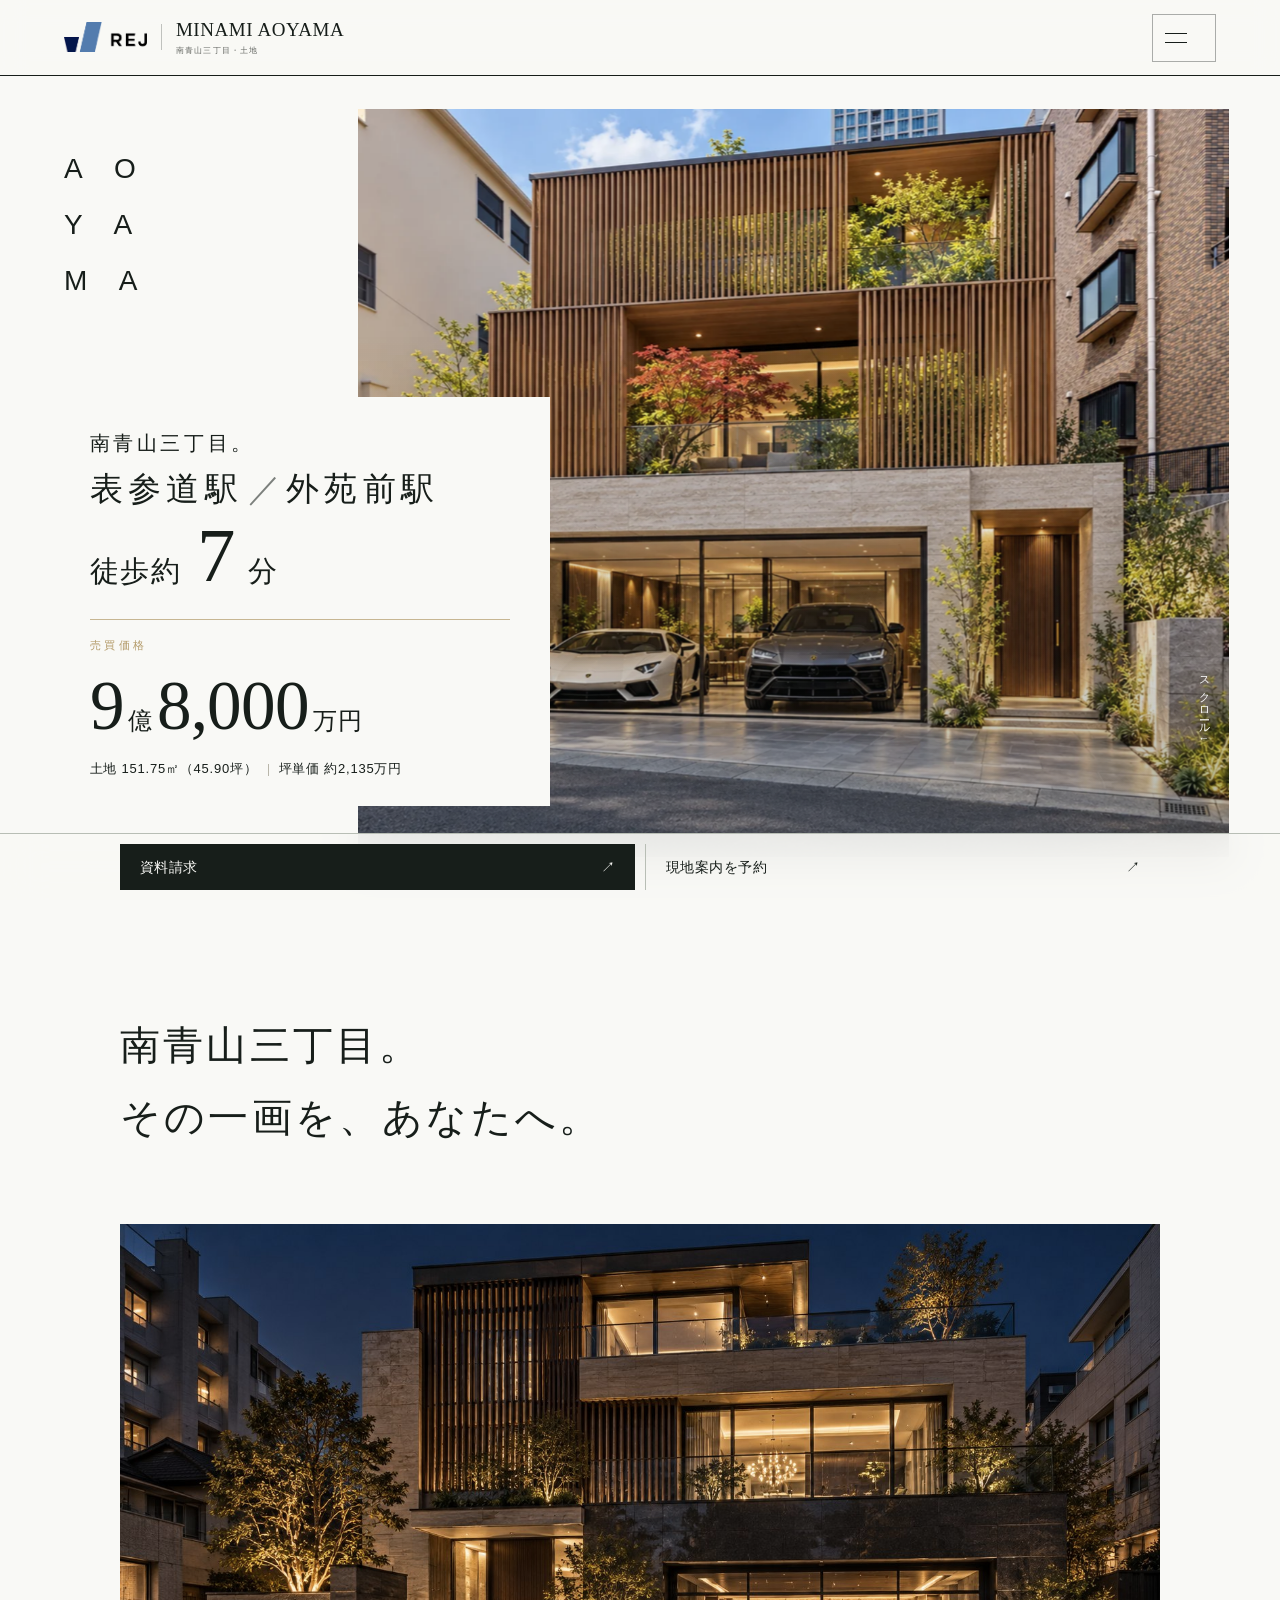
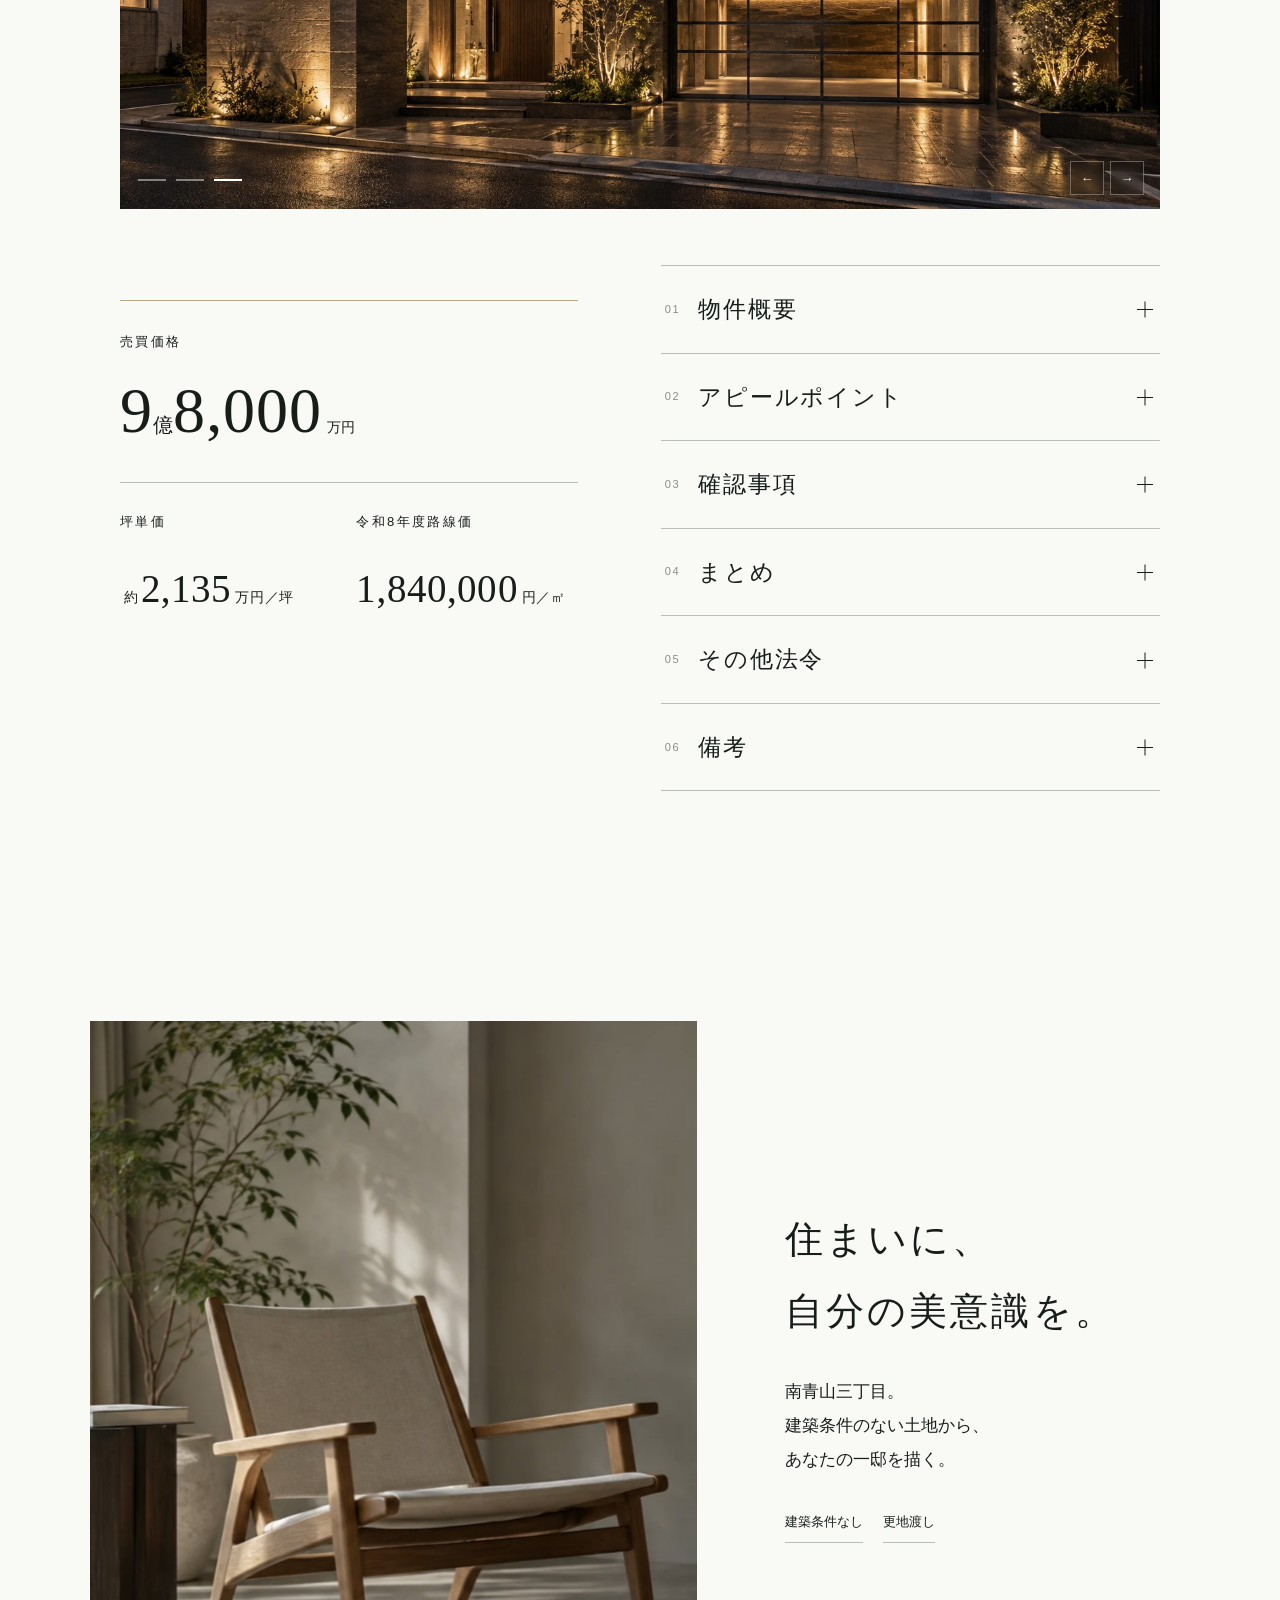
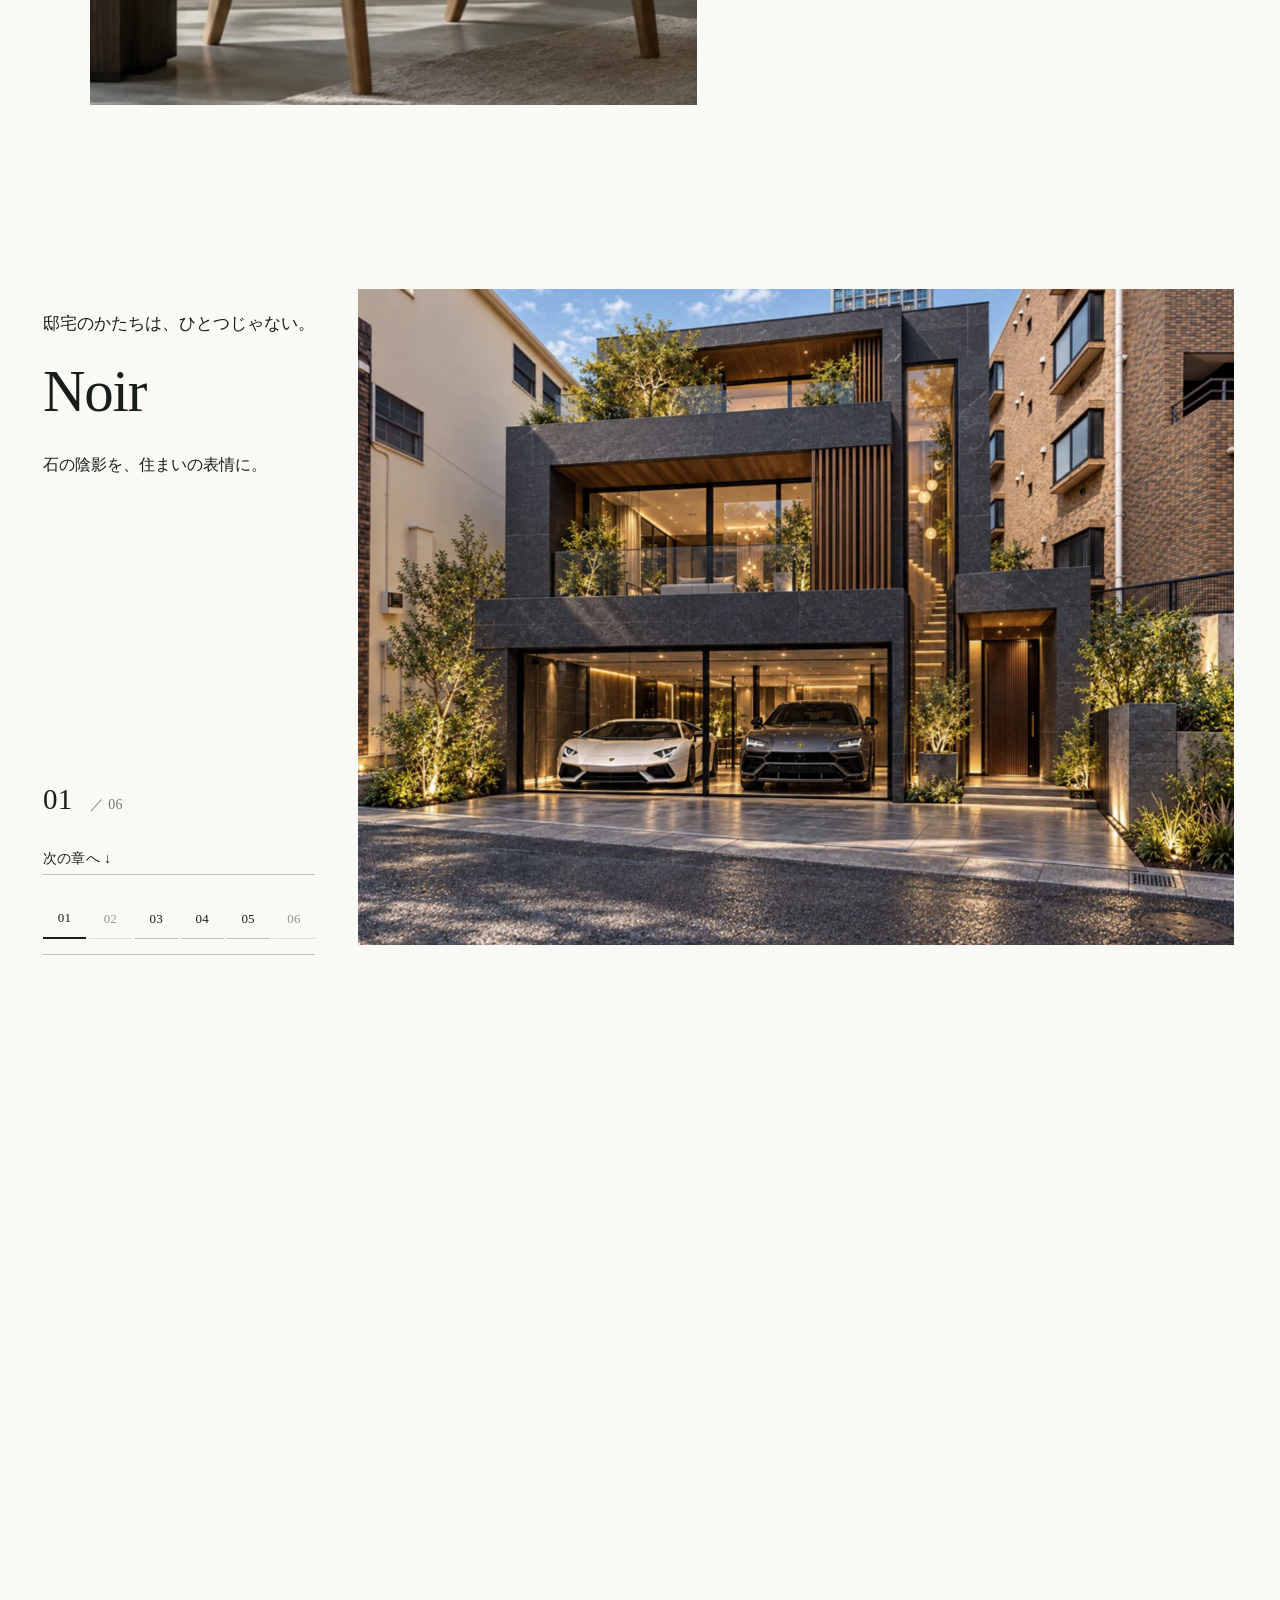
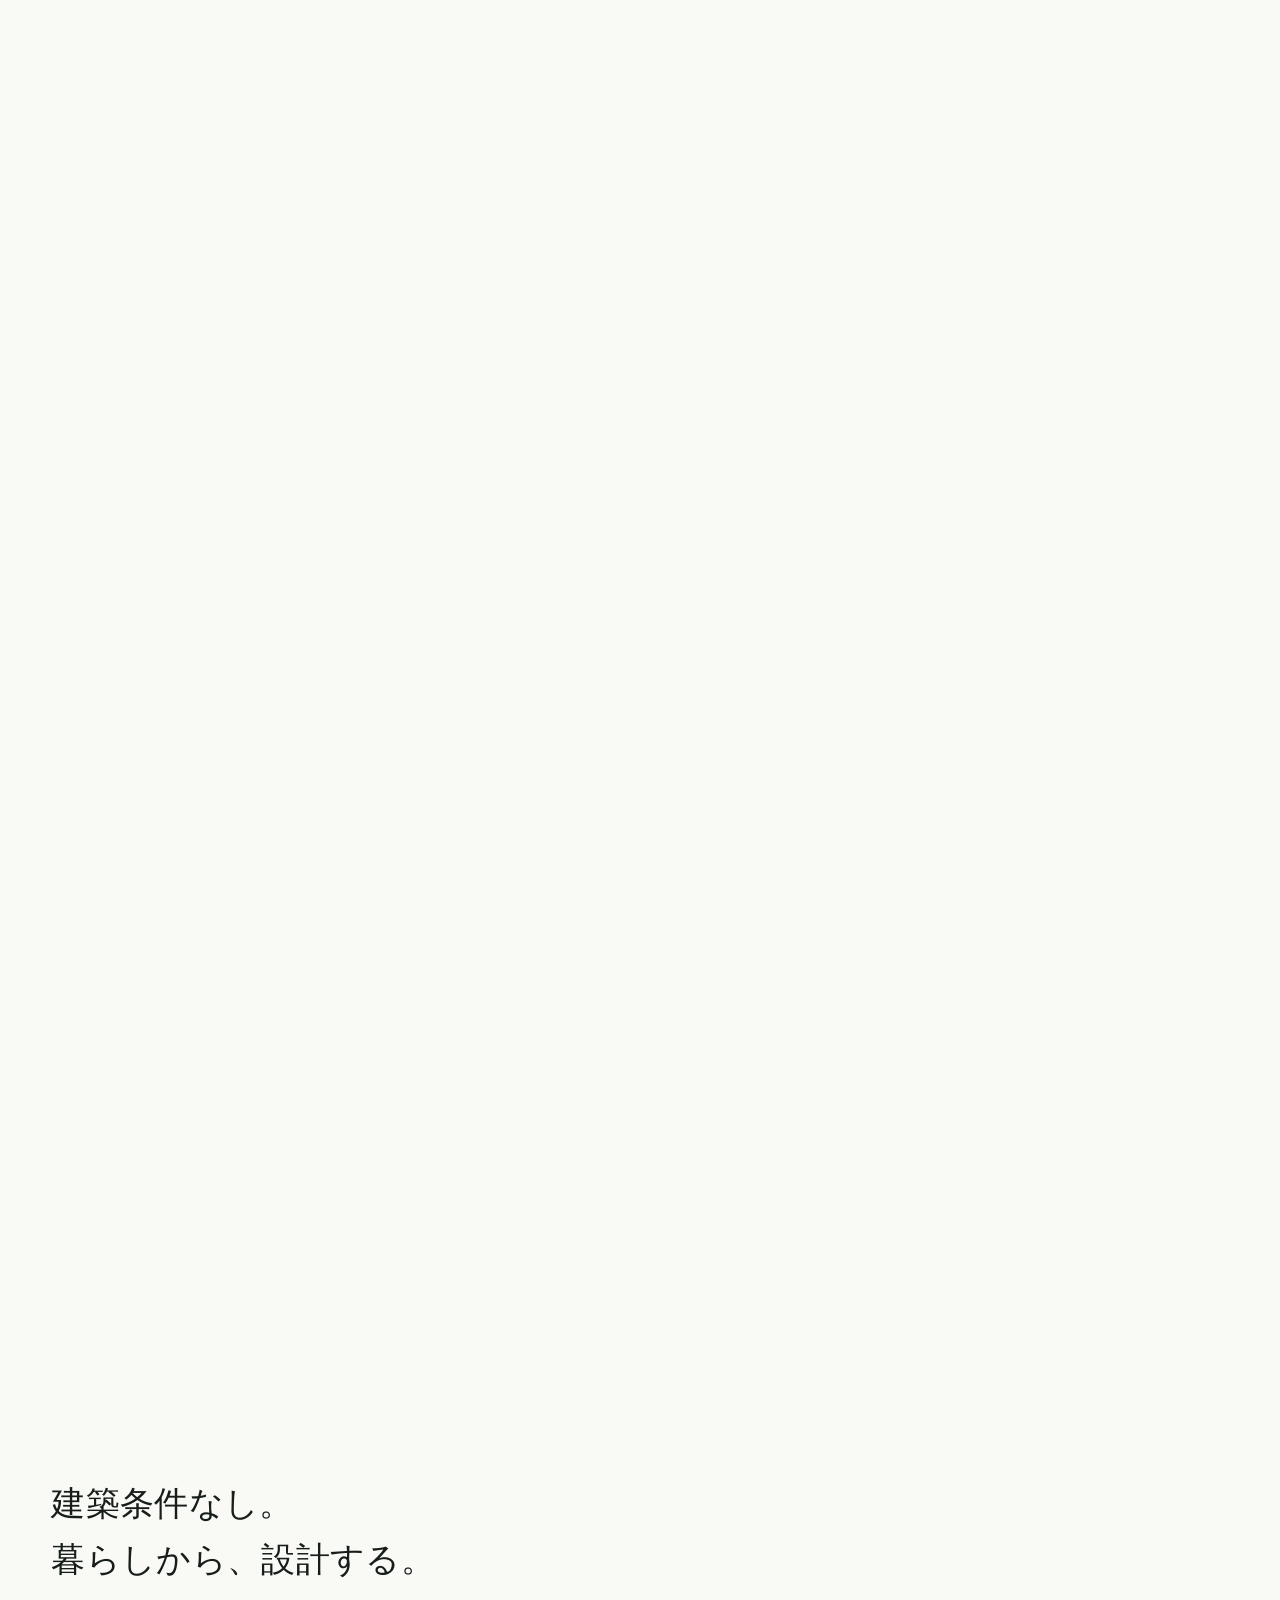
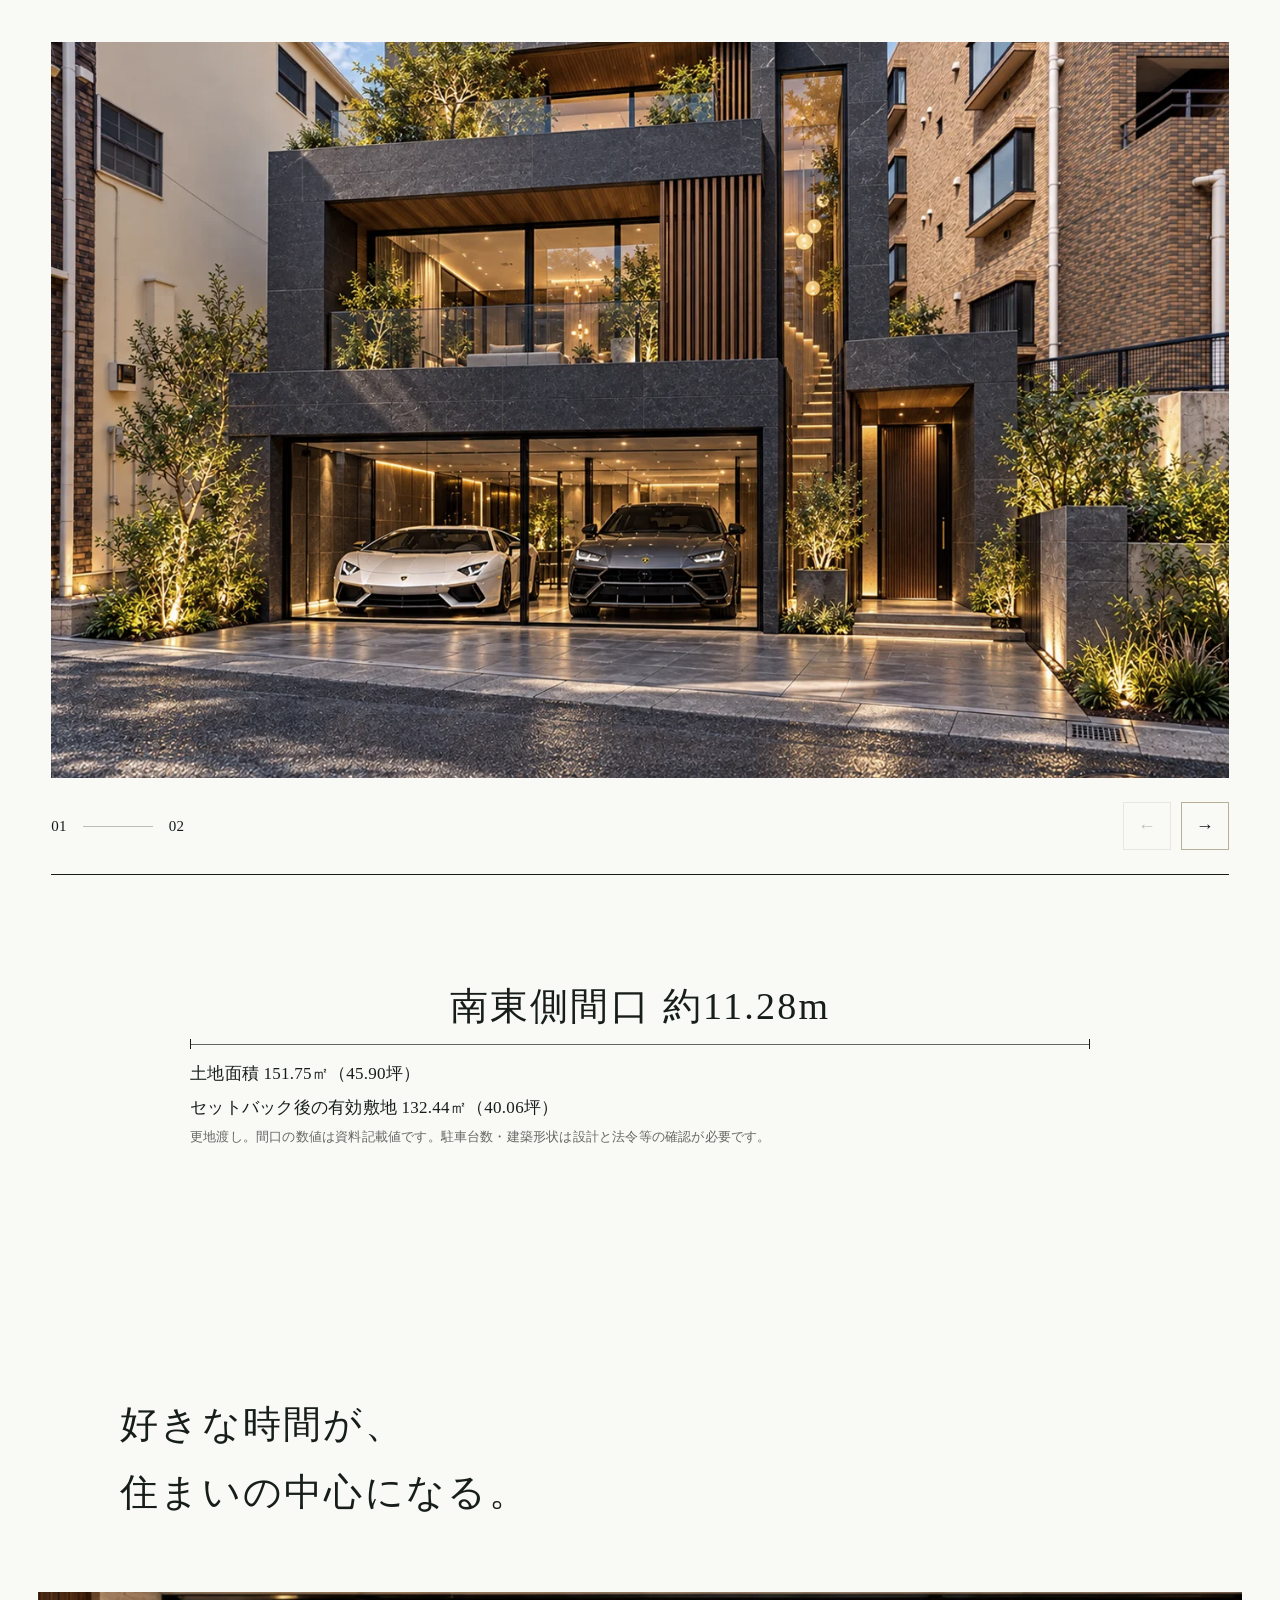
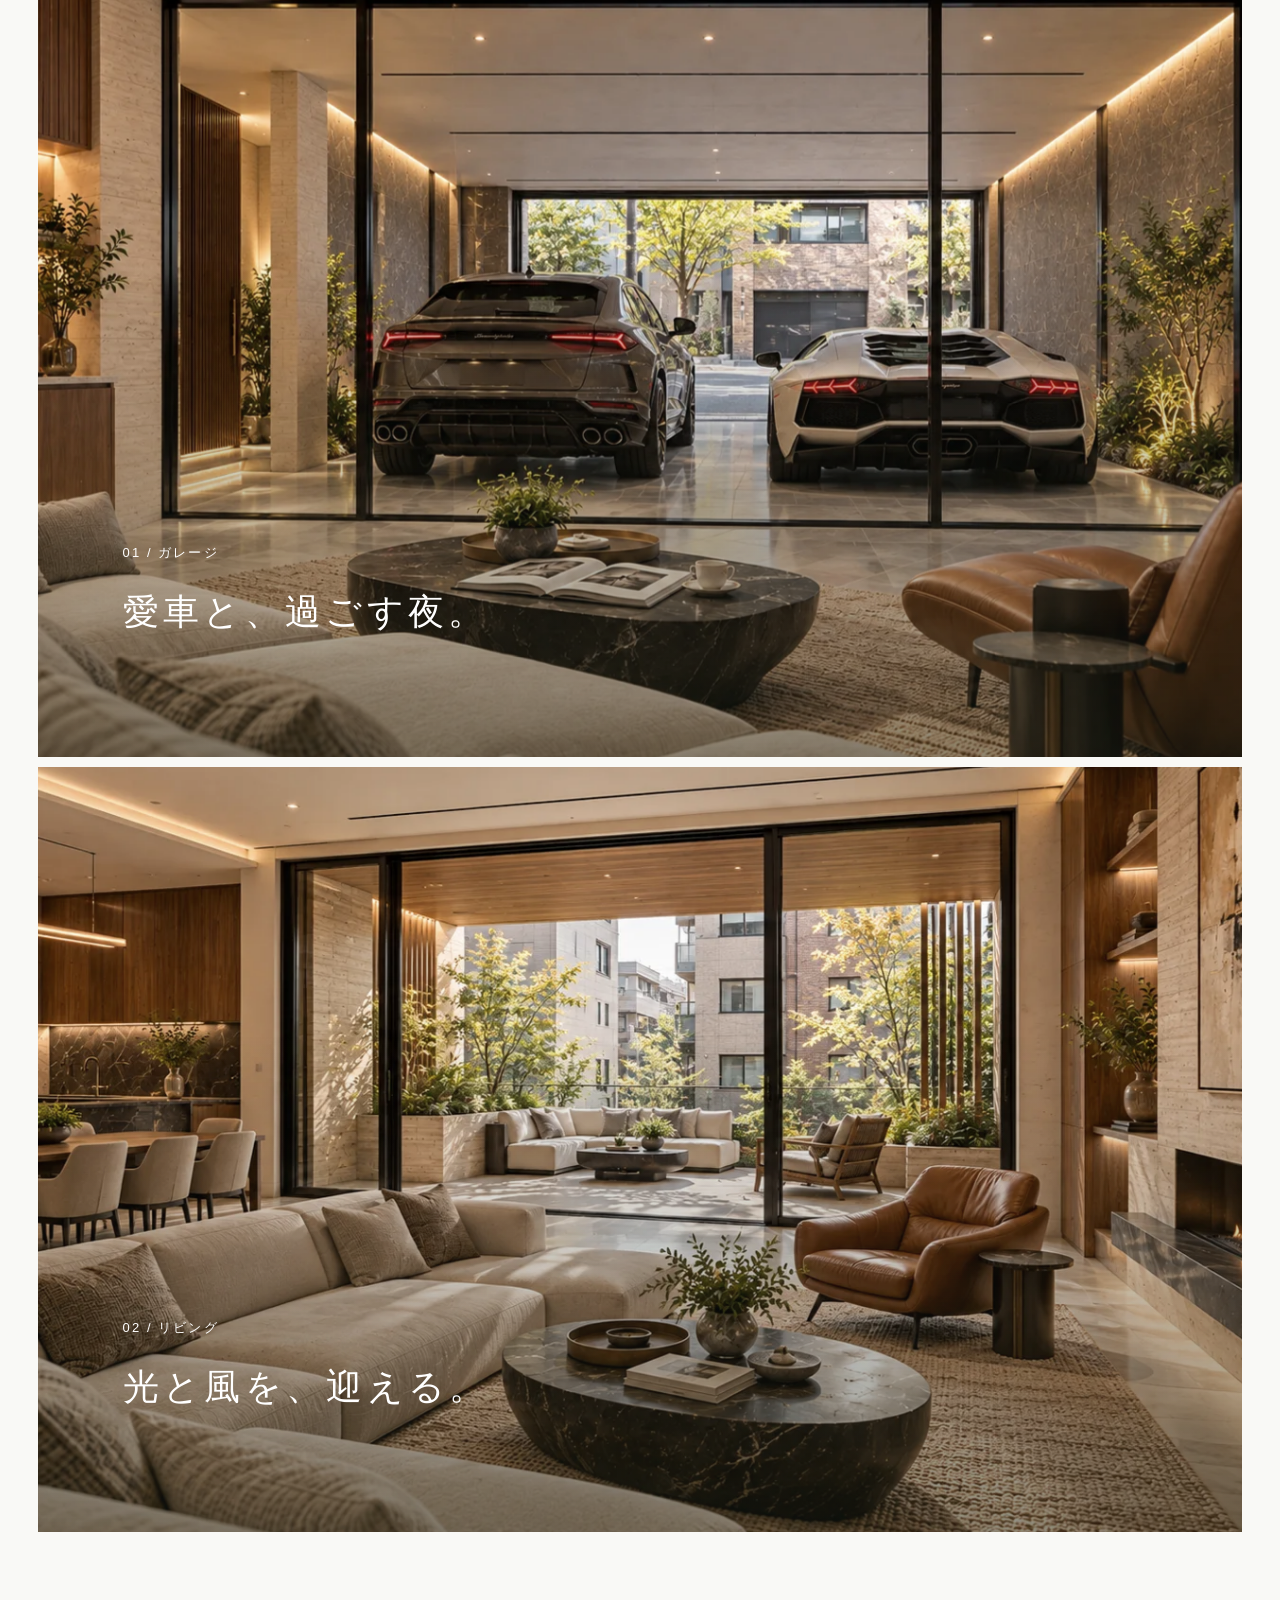
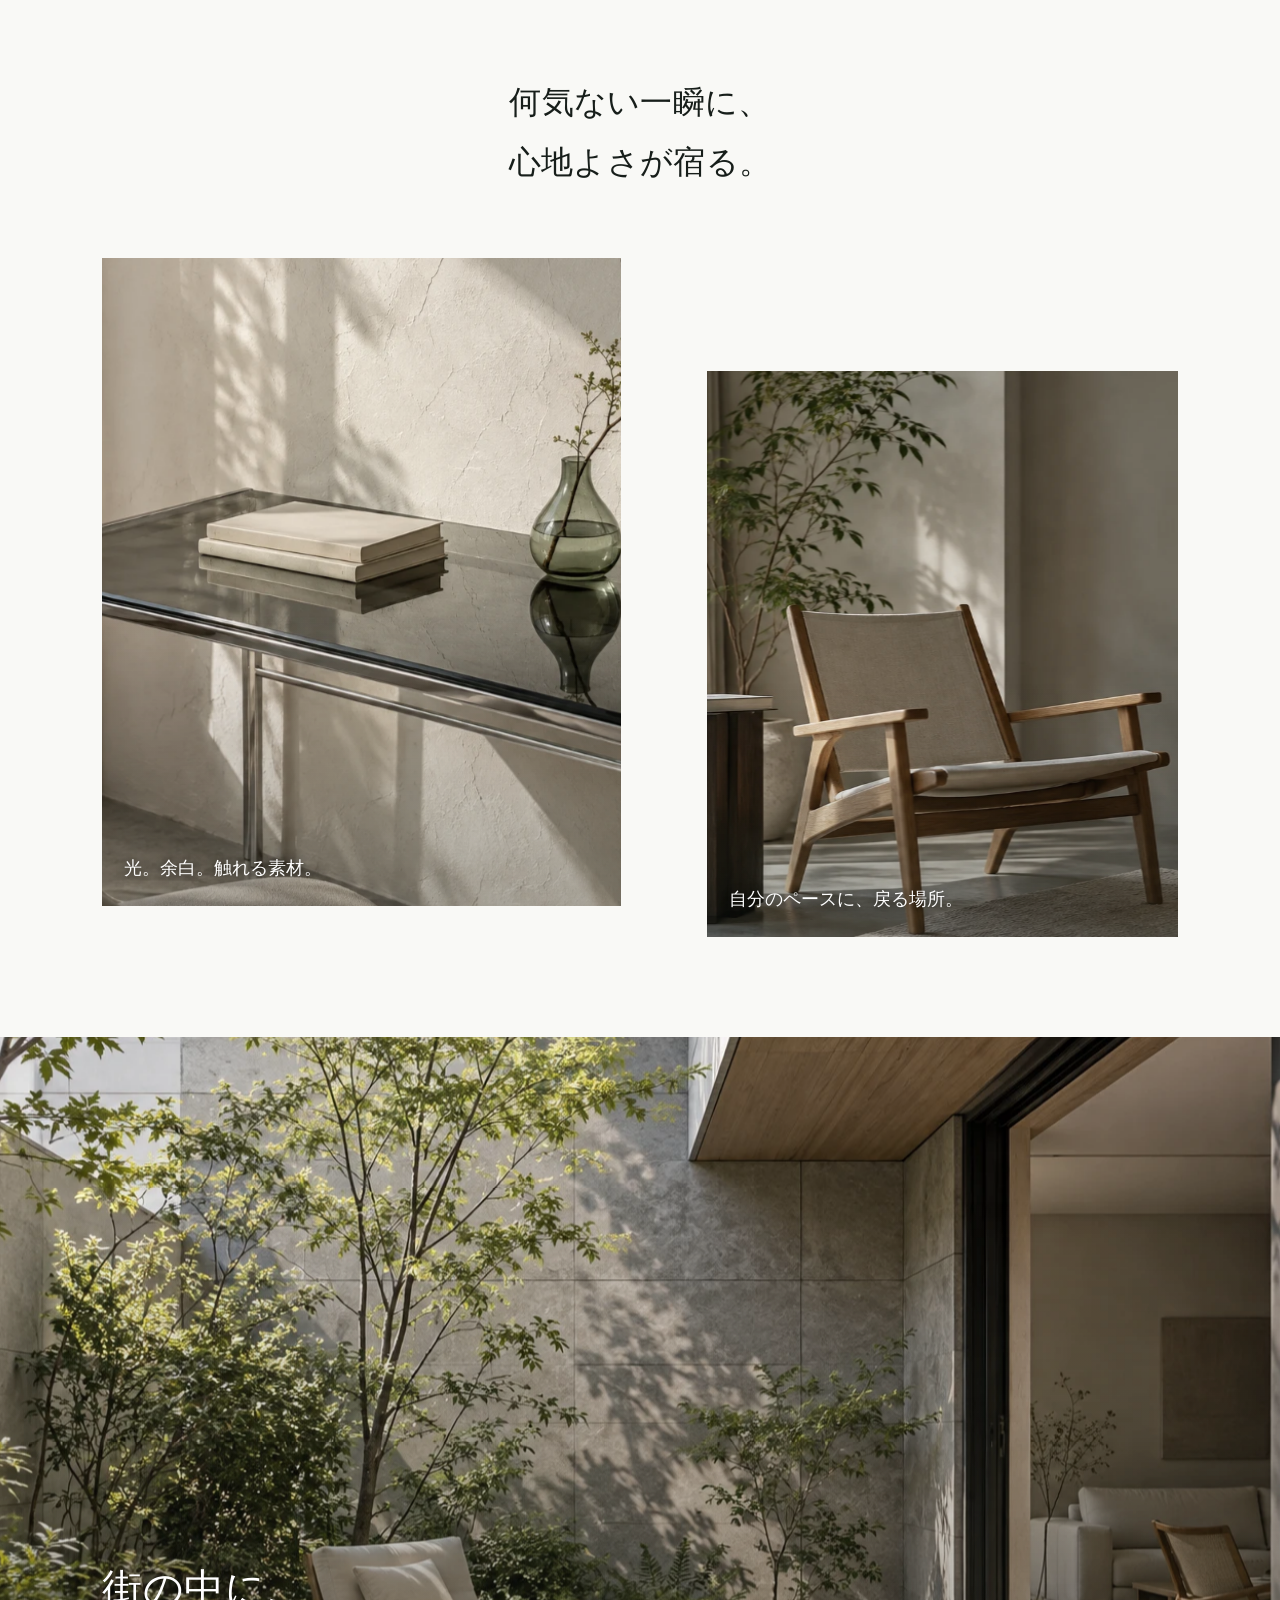
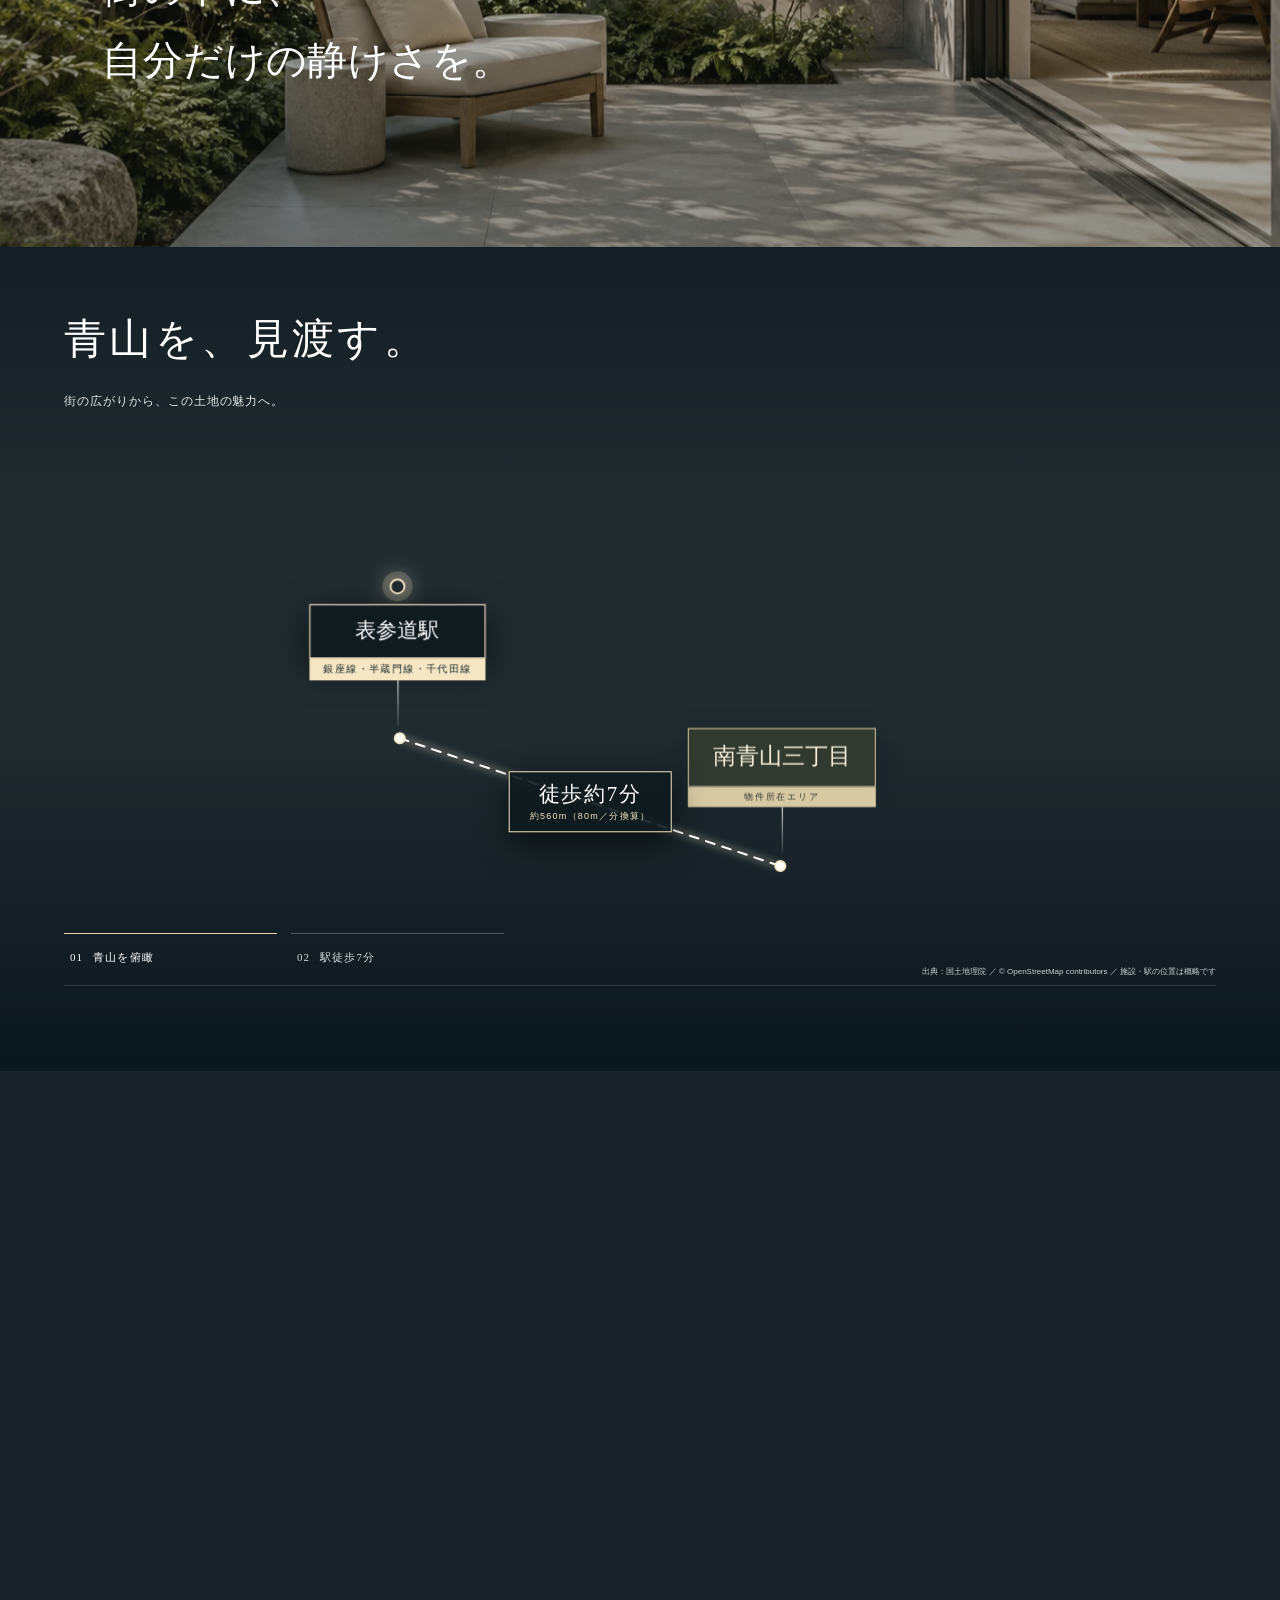
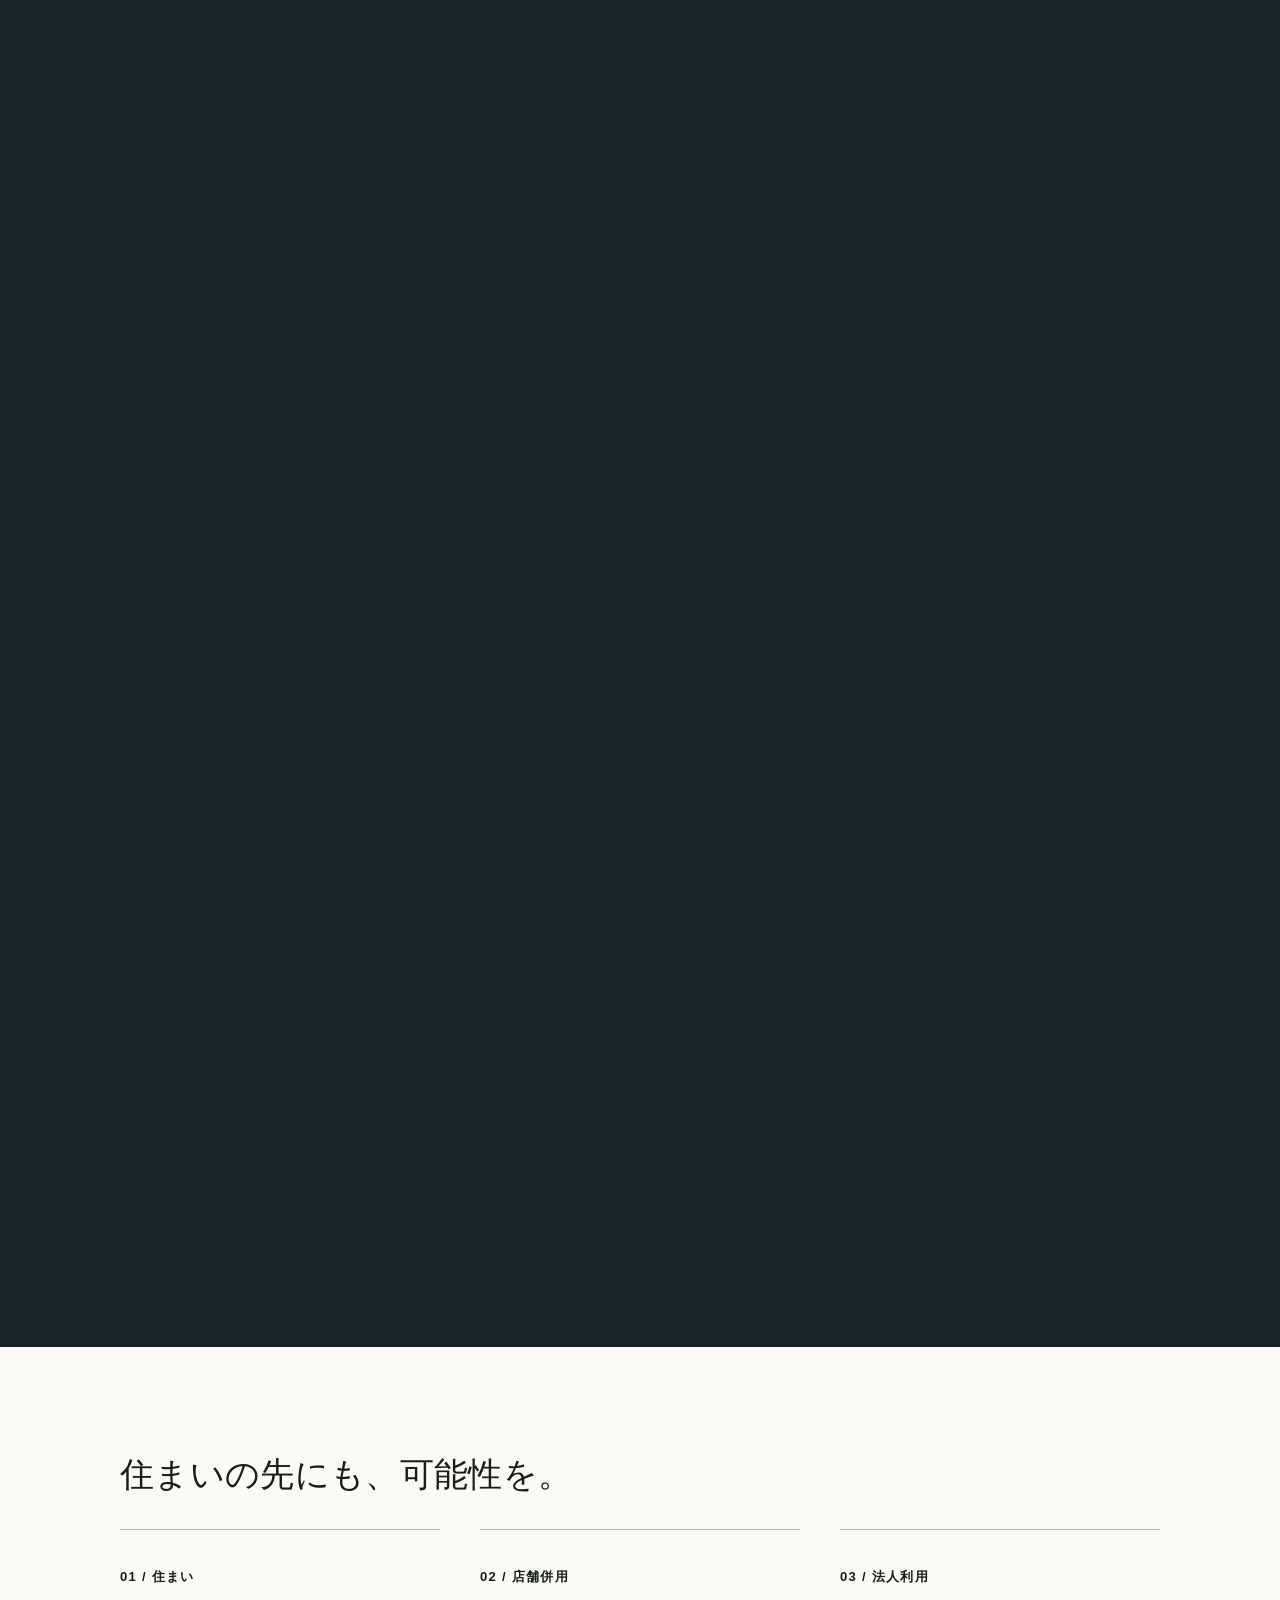
==== commit 85226e3f: "Keep walk time on one line in the access row Co-Authored-By: Claude Opus 5.5 <noreply@anthropic.com>" ====
--- a/index.html
+++ b/index.html
@@ -1,3 +1,3 @@
 <!DOCTYPE html>
 
-<html lang="ja"><head><meta charset="utf-8"/><link rel="icon" type="image/png" sizes="32x32" href="assets/brand/icon-32.png"/><link rel="apple-touch-icon" href="assets/brand/icon-180.png"/><meta name="robots" content="noindex,nofollow"/><meta content="width=device-width,initial-scale=1,viewport-fit=cover" name="viewport"/><title>南青山三丁目｜土地 45.90坪</title><link href="https://fonts.googleapis.com/css2?family=Cormorant+Garamond:wght@400;500&amp;display=swap" rel="stylesheet"/><link href="css/style.css?v=1" rel="stylesheet"/><link href="css/variants.css?v=1" rel="stylesheet"/><link href="css/photo-v2.css?v=1" rel="stylesheet"/><link href="css/design-v3.css?v=1" rel="stylesheet"/><link href="css/luxury-v4.css?v=1" rel="stylesheet"/><link href="css/aerial-v5.css?v=1" rel="stylesheet"/><link href="css/final-ac.css?v=1" rel="stylesheet"/><link href="css/c-final.css?v=21" rel="stylesheet"/></head><body class="variant-c photo-v2 design-v3 luxury-v4 final-ac"><header class="header"><a class="logo logo-brand" href="#" aria-label="REJ 南青山三丁目"><img class="logo-rej" alt="REJ" src="assets/brand/rej-logo.png" width="373" height="135"/><span class="logo-sep" aria-hidden="true"></span><span class="logo-name">MINAMI AOYAMA<small>南青山三丁目・土地</small></span></a><nav><a href="#intro">コンセプト</a><a href="#plans">建築デザイン</a><a href="#location">ロケーション</a><a href="#outline">物件概要</a></nav><button aria-controls="mobile-menu" aria-expanded="false" aria-label="メニューを開く" class="menu-btn" type="button">メニュー ＋</button></header><nav class="mobile-menu" hidden="" id="mobile-menu"><a href="#intro">コンセプト</a><a href="#plans">建築デザイン</a><a href="#location">ロケーション</a><a href="#outline">物件概要</a><a href="contact.html?type=%E8%B3%87%E6%96%99%E8%AB%8B%E6%B1%82">資料請求・現地案内</a><a class="menu-company" href="https://rej-inc.co.jp/about/outline.html" target="_blank" rel="noopener">会社概要 ↗</a></nav><main><section class="hero photo-hero editorial-photo"><div class="photo-hero-media"><img alt="木格子の参考外観CG" fetchpriority="high" src="assets/plan-4.webp"/></div><div aria-hidden="true" class="editorial-mark">A O<br/>Y A<br/>M A</div><div class="minimal-title"><h1>南青山三丁目。</h1><p class="station-hero"><span class="station-name">表参道駅<i>／</i>外苑前駅</span><span class="station-time"><span>徒歩約</span><strong>7</strong><span>分</span></span></p><div class="hero-price"><span class="hero-price-label">売買価格</span><p class="hero-price-num"><strong>9</strong><span class="u">億</span><strong>8,000</strong><span class="u">万円</span></p><p class="hero-price-meta">土地 151.75㎡（45.90坪）<i></i>坪単価 約2,135万円</p></div></div><a class="hero-scroll" href="#outline">スクロール ↓</a></section><section class="estate" id="outline"><div class="estate-heading wrap"><h2>南青山三丁目。<br/>その一画を、あなたへ。</h2></div><div class="site3d-wrap wrap"><div class="view-slider" id="views" aria-roledescription="カルーセル" aria-label="建物と青山の風景イメージ"><div class="view-track"><figure class="view-slide" data-src="assets/views/view-01.jpg"><img alt="南青山の街並みに建つ邸宅の外観イメージ" src="assets/views/view-01.jpg"/></figure><figure class="view-slide" data-src="assets/views/view-02.jpg"><img alt="屋上から望む青山の夕景イメージ" loading="lazy" src="assets/views/view-02.jpg"/></figure><figure class="view-slide" data-src="assets/views/view-03.jpg"><img alt="夜の邸宅の外観イメージ" loading="lazy" src="assets/views/view-03.jpg"/></figure></div><button class="view-arrow prev" type="button" aria-label="前の画像">←</button><button class="view-arrow next" type="button" aria-label="次の画像">→</button><div class="view-dots"></div></div></div><div class="estate-layout wrap"><div class="estate-visual"><div class="estate-price"><span>売買価格</span><p><strong>9</strong>億<strong>8,000</strong><small>万円</small></p></div><div class="estate-area"><div><span>坪単価</span><p><small class="pre">約</small>2,135<small>万円／坪</small></p></div><div><span>令和8年度路線価</span><p>1,840,000<small>円／㎡</small></p></div></div></div><div class="estate-information"><details class="estate-acc"><summary><span class="acc-no">01</span><span class="acc-title">物件概要</span><i class="acc-icon" aria-hidden="true"></i></summary><div class="acc-body"><dl><div><dt>物件種別</dt><dd>土地</dd></div><div><dt>所在地</dt><dd>港区南青山三丁目</dd></div><div><dt>交通</dt><dd>東京メトロ銀座線・半蔵門線・千代田線「表参道」駅 徒歩約7分<br/>東京メトロ銀座線「外苑前」駅 徒歩約7分</dd></div><div><dt>土地面積</dt><dd>151.75㎡（45.90坪）</dd></div><div><dt>実測面積</dt><dd>155.00㎡</dd></div><div><dt>有効敷地面積</dt><dd>132.44㎡（40.06坪）</dd></div><div><dt>セットバック部分</dt><dd>19.38㎡</dd></div><div><dt>地目</dt><dd>宅地</dd></div><div><dt>権利</dt><dd>所有権</dd></div><div><dt>用途地域</dt><dd>第二種中高層住居専用地域</dd></div><div><dt>建ぺい率</dt><dd>60%</dd></div><div><dt>容積率</dt><dd>300%</dd></div><div><dt>幅員</dt><dd>南東側 約4.0m</dd></div><div><dt>間口</dt><dd>南東側 約11.28m</dd></div><div><dt>現況</dt><dd>更地渡し</dd></div><div><dt>取引態様</dt><dd>売主代理</dd></div></dl></div></details><details class="estate-acc"><summary><span class="acc-no">02</span><span class="acc-title">アピールポイント</span><i class="acc-icon" aria-hidden="true"></i></summary><div class="acc-body"><ul class="acc-list"><li>「表参道」駅・「外苑前」駅 徒歩7分、南青山三丁目アドレスの希少な戸建て用地</li><li>建築条件なしの更地渡しで、邸宅を中心に自由度の高い建築計画が可能</li><li>南東側間口約11.28mを確保し、1階店舗・ギャラリー等を取り入れた計画も検討余地</li></ul></div></details><details class="estate-acc"><summary><span class="acc-no">03</span><span class="acc-title">確認事項</span><i class="acc-icon" aria-hidden="true"></i></summary><div class="acc-body"><ul class="acc-list"><li>公簿45.90坪に対してセットバック後の有効敷地面積は40.06坪となり、実質的な建築利用面積が縮小</li><li>前面道路幅員約4.0m、容積率低減係数0.4のため、指定容積率300%をそのまま消化できない点に注意</li><li>販売価格9億8,000万円と高額帯のため、出口は南青山の立地価値を評価する富裕層・法人需要が中心</li></ul></div></details><details class="estate-acc"><summary><span class="acc-no">04</span><span class="acc-title">まとめ</span><i class="acc-icon" aria-hidden="true"></i></summary><div class="acc-body"><ul class="acc-list"><li>表参道・外苑前を生活圏とする南青山三丁目の希少な更地案件</li><li>約46坪の土地に対し、建築条件なし・間口約11.28mという自由度が大きな強み</li><li>取得検討時はセットバック後の有効面積、道路幅員による容積率制限、建築可能ボリュームの精査が重要</li></ul></div></details><details class="estate-acc"><summary><span class="acc-no">05</span><span class="acc-title">その他法令</span><i class="acc-icon" aria-hidden="true"></i></summary><div class="acc-body"><p>準防火地域、24m第三種高度地区、日影規制3時間−2時間／測定面4m、容積率低減係数0.4、道路斜線勾配1.25、隣地斜線勾配1.25・立ち上がり高さ20m</p></div></details><details class="estate-acc"><summary><span class="acc-no">06</span><span class="acc-title">備考</span><i class="acc-icon" aria-hidden="true"></i></summary><div class="acc-body"><p>建築条件なし、土地境界確認書あり、参考建築プラン・建築CGあり</p></div></details></div></div></section><section class="photo-intro" id="intro"><div class="intro-photo" data-parallax="medium"><img alt="自然光と木の家具があるラウンジの暮らしイメージ" loading="lazy" src="assets/mood/quiet-lounge-v2.webp"/></div><div class="intro-copy"><h2>住まいに、<br/>自分の美意識を。</h2><p>南青山三丁目。<br/>建築条件のない土地から、<br/>あなたの一邸を描く。</p><div class="intro-tags"><span>建築条件なし</span><span>更地渡し</span></div></div></section><section aria-label="スクロールで見る6つの参考建築プラン" class="pinned-plans" id="plans"><div class="pin-scene"><div class="pin-visual"><figure aria-hidden="false" class="pin-slide is-active" data-index="0"><img alt="ノワール：参考外観CG" decoding="async" src="assets/plan-1.webp"/></figure><figure aria-hidden="true" class="pin-slide" data-index="1"><img alt="カーブ：参考外観CG" decoding="async" src="assets/plan-2.webp"/></figure><figure aria-hidden="true" class="pin-slide" data-index="2"><img alt="テラス：参考外観CG" decoding="async" src="assets/plan-3.webp"/></figure><figure aria-hidden="true" class="pin-slide" data-index="3"><img alt="格子：参考外観CG" decoding="async" src="assets/plan-4.webp"/></figure><figure aria-hidden="true" class="pin-slide" data-index="4"><img alt="コンクリート：参考外観CG" decoding="async" src="assets/plan-5.webp"/></figure><figure aria-hidden="true" class="pin-slide" data-index="5"><img alt="トラバーチン：参考外観CG" decoding="async" src="assets/plan-6.webp"/></figure></div><div class="pin-copy"><div class="pin-chapter"><p class="pin-kicker">邸宅のかたちは、ひとつじゃない。</p><h2 id="pin-title">Noir</h2><p id="pin-description">石の陰影を、住まいの表情に。</p></div><div class="pin-controls"><div class="pin-counter"><strong id="pin-number">01</strong><span>／ 06</span><a href="#after-plans">次の章へ ↓</a></div><div aria-label="参考プランを選ぶ" class="pin-dots"><button aria-label="1：ノワールを見る" aria-pressed="true" data-chapter="0" type="button"><span>01</span></button><button aria-label="2：カーブを見る" aria-pressed="false" data-chapter="1" type="button"><span>02</span></button><button aria-label="3：テラスを見る" aria-pressed="false" data-chapter="2" type="button"><span>03</span></button><button aria-label="4：格子を見る" aria-pressed="false" data-chapter="3" type="button"><span>04</span></button><button aria-label="5：コンクリートを見る" aria-pressed="false" data-chapter="4" type="button"><span>05</span></button><button aria-label="6：トラバーチンを見る" aria-pressed="false" data-chapter="5" type="button"><span>06</span></button></div><div class="pin-progress"><span></span></div></div></div></div></section><div class="plan-disclaimer wrap" id="after-plans"></div><section class="" id="land"><div class="wrap"><h2>建築条件なし。<br/>暮らしから、設計する。</h2><div aria-label="敷地・建築の3Dイメージ" aria-roledescription="カルーセル" class="site-carousel"><figure aria-label="1 / 2" class="site-slide" id="site-slide-1" role="group"><img alt="ノワールの参考建築CG" loading="eager" src="assets/plan-1.webp"/></figure><figure aria-label="2 / 2" class="site-slide" id="site-slide-2" role="group"><img alt="建築の3D参考イメージ" loading="eager" src="assets/plan-5.webp"/></figure></div><div class="site-controls"><div class="site-pagination"><span aria-live="polite" class="site-current">01</span><span class="site-rule"></span><span>02</span></div><div class="site-arrows"><button aria-label="前の3Dイメージ" data-site-step="-1" type="button">←</button><button aria-label="次の3Dイメージ" data-site-step="1" type="button">→</button></div></div><div class="frontage"><div class="dimension">南東側間口 約11.28m</div><p>土地面積 151.75㎡（45.90坪）<br/>セットバック後の有効敷地 132.44㎡（40.06坪）</p><p class="note">更地渡し。間口の数値は資料記載値です。駐車台数・建築形状は設計と法令等の確認が必要です。</p></div></div></section><section class="cinematic-living" id="living"><div class="living-intro wrap"><h2>好きな時間が、<br/>住まいの中心になる。</h2></div><article class="living-panel" data-parallax="large"><div class="living-image"><img alt="愛車を眺めるガレージリビングの参考CG" loading="lazy" src="assets/garage.webp"/></div><div class="living-caption"><span>01 / ガレージ</span><h3>愛車と、過ごす夜。</h3></div></article><article class="living-panel second" data-parallax="large"><div class="living-image"><img alt="テラス続きのリビング参考CG" loading="lazy" src="assets/living.webp"/></div><div class="living-caption"><span>02 / リビング</span><h3>光と風を、迎える。</h3></div></article></section><section class="atmosphere" id="atmosphere"><div class="atmosphere-head wrap"><h2>何気ない一瞬に、<br/>心地よさが宿る。</h2></div><div class="mood-grid"><figure data-parallax="medium"><img alt="リネン・ガラス・家具の静かな質感を表す生成イメージ" loading="lazy" src="assets/mood/still-life-v2.webp"/><figcaption>光。余白。触れる素材。</figcaption></figure><figure data-parallax="medium"><img alt="自然光に包まれたラウンジの生成イメージ" loading="lazy" src="assets/mood/quiet-lounge-v2.webp"/><figcaption>自分のペースに、戻る場所。</figcaption></figure></div></section><section class="terrace-scene" data-parallax="large" id="terrace"><div class="terrace-image"><img alt="石と植栽に囲まれた小さなテラスの生成イメージ" loading="lazy" src="assets/mood/terrace-soft-v2.webp"/></div><div class="terrace-copy"><h2>街の中に、<br/>自分だけの静けさを。</h2></div></section><section aria-label="青山の航空写真とアクセス" class="aerial-story" id="location"><div class="aerial-stage" data-chapter="0"><div aria-label="実際の航空写真と建物形状を用いた青山周辺の立体ビュー" class="aerial-canvas" role="img"></div><div class="aerial-labels"></div><div class="aerial-heading"><span class="aerial-kicker">AOYAMA, FROM ABOVE</span><h2 class="aerial-title">青山を、見渡す。</h2><p class="aerial-description">街の広がりから、この土地の魅力へ。</p></div><div class="aerial-loading" role="status">AOYAMA / 航空写真を読み込み中</div><div class="aerial-bottom"><div aria-label="航空写真の表示段階" class="aerial-steps"><button aria-pressed="true" data-geo-chapter="0" type="button"><b>01</b>青山を俯瞰</button><button aria-pressed="false" data-geo-chapter="1" type="button"><b>02</b>駅徒歩7分</button></div><p class="aerial-credit">出典：<a href="https://maps.gsi.go.jp/development/ichiran.html" rel="noopener" target="_blank">国土地理院</a> ／ <a href="https://www.openstreetmap.org/copyright" rel="noopener" target="_blank">© OpenStreetMap contributors</a> ／ 施設・駅の位置は概略です</p></div><div class="aerial-progress"><span></span></div></div></section><section class="" id="possibilities"><div class="wrap"><h2>住まいの先にも、可能性を。</h2><div class="possibilities"><article><b>01 / 住まい</b><h3>自邸・役員邸</h3><p>プライベートな暮らしと、ゲストを迎える空間を検討。</p></article><article><b>02 / 店舗併用</b><h3>ギャラリー・店舗併用</h3><p>住居と仕事場を組み合わせる活用を検討。</p></article><article><b>03 / 法人利用</b><h3>法人保有・事業利用</h3><p>自社拠点や将来の売却を含め、保有目的に応じて検討。</p></article></div><p class="note">用途・営業形態によって法令等の制限があります。各用途の可否は個別確認が必要です。将来の資産価値・収益・売却を保証するものではありません。</p></div></section><section class="volume" id="volume"><div class="wrap"><h2>建てられる大きさを、<br/>正確に知ることから。</h2><div class="volume-editorial"><div class="volume-box designed-volume"><figure class="volume-photo"><img alt="建築ボリュームの参考イメージ" loading="lazy" src="assets/plan-6.webp"/></figure><span>セットバック後の有効敷地</span><strong>132.44㎡ / 40.06坪</strong><p>土地面積151.75㎡に対し、セットバック部分は19.38㎡です。</p></div><div class="volume-box designed-volume"><figure class="volume-photo"><img alt="建築の検討イメージ" loading="lazy" src="assets/plan-5.webp"/></figure><span>前面道路と建築ボリューム</span><strong>南東側道路 約4.0m</strong><p>指定容積率300%をそのまま利用できない場合があります。構成資料の延床約210㎡前後は設計確認前の目安です。</p></div></div><p class="note">ガレージ・地下室の床面積の扱いを含め、建築ボリュームは法令、敷地条件、設計により異なります。詳細は設計士等による確認が必要です。数値・適用条件の確認後に検討書をご案内します。</p><a class="btn" data-request="資料請求" href="contact.html?type=%E8%B3%87%E6%96%99%E8%AB%8B%E6%B1%82" style="margin-top:24px">建築ボリューム検討書を請求する</a></div></section><section class="cta-final" id="contact"><div class="cta-grid"><div class="cta-copy"><h2 class="cta-display"><span class="l1">PRIVATE</span><span class="l2"><span class="cta-jp">この土地から始まる、<br/>あなただけの計画を。</span><i class="cta-rule" aria-hidden="true"></i><span>ACCESS</span></span></h2><div class="cta-actions"><a class="cta-row" href="contact.html?type=%E8%B3%87%E6%96%99%E8%AB%8B%E6%B1%82"><span class="cta-label">資料請求</span><span class="cta-arrow" aria-hidden="true"><svg viewBox="0 0 24 24"><path d="M5 19 19 5M9 5h10v10"/></svg></span></a><a class="cta-row" href="contact.html?type=%E7%8F%BE%E5%9C%B0%E6%A1%88%E5%86%85"><span class="cta-label">現地案内を予約</span><span class="cta-arrow" aria-hidden="true"><svg viewBox="0 0 24 24"><path d="M5 19 19 5M9 5h10v10"/></svg></span></a></div></div></div></section></main><footer class="site-footer"><div class="site-footer-inner"><a class="site-footer-logo" href="https://rej-inc.co.jp/" target="_blank" rel="noopener" aria-label="REJ株式会社 公式サイト"><img alt="REJ" src="assets/brand/rej-logo.png" width="373" height="135"/></a><nav class="site-footer-nav" aria-label="フッター"><a href="https://rej-inc.co.jp/about/outline.html" target="_blank" rel="noopener">会社概要 ↗</a><a href="contact.html?type=%E8%B3%87%E6%96%99%E8%AB%8B%E6%B1%82">資料請求・現地案内</a><a href="#outline">物件概要</a></nav><small class="site-footer-copy">© REJ株式会社</small></div></footer><div aria-label="お問い合わせ" class="sticky"><a class="btn primary" data-request="資料請求" href="contact.html?type=%E8%B3%87%E6%96%99%E8%AB%8B%E6%B1%82">資料請求</a><a class="btn" data-request="現地案内" href="contact.html?type=%E7%8F%BE%E5%9C%B0%E6%A1%88%E5%86%85">現地案内を予約</a></div><script src="js/app.js?v=1"></script><script src="js/motion.js?v=3"></script><script src="js/design-v3.js?v=1"></script><script src="js/luxury-v4.js?v=1"></script><script src="js/slot.js?v=2"></script><script src="js/aerial-v5.js?v=2" type="module"></script><script src="js/final-ac.js?v=1"></script><script src="js/view-slider.js?v=1"></script></body></html>+<html lang="ja"><head><meta charset="utf-8"/><link rel="icon" type="image/png" sizes="32x32" href="assets/brand/icon-32.png"/><link rel="apple-touch-icon" href="assets/brand/icon-180.png"/><meta name="robots" content="noindex,nofollow"/><meta content="width=device-width,initial-scale=1,viewport-fit=cover" name="viewport"/><title>南青山三丁目｜土地 45.90坪</title><link href="https://fonts.googleapis.com/css2?family=Cormorant+Garamond:wght@400;500&amp;display=swap" rel="stylesheet"/><link href="css/style.css?v=1" rel="stylesheet"/><link href="css/variants.css?v=1" rel="stylesheet"/><link href="css/photo-v2.css?v=1" rel="stylesheet"/><link href="css/design-v3.css?v=1" rel="stylesheet"/><link href="css/luxury-v4.css?v=1" rel="stylesheet"/><link href="css/aerial-v5.css?v=1" rel="stylesheet"/><link href="css/final-ac.css?v=1" rel="stylesheet"/><link href="css/c-final.css?v=22" rel="stylesheet"/></head><body class="variant-c photo-v2 design-v3 luxury-v4 final-ac"><header class="header"><a class="logo logo-brand" href="#" aria-label="REJ 南青山三丁目"><img class="logo-rej" alt="REJ" src="assets/brand/rej-logo.png" width="373" height="135"/><span class="logo-sep" aria-hidden="true"></span><span class="logo-name">MINAMI AOYAMA<small>南青山三丁目・土地</small></span></a><nav><a href="#intro">コンセプト</a><a href="#plans">建築デザイン</a><a href="#location">ロケーション</a><a href="#outline">物件概要</a></nav><button aria-controls="mobile-menu" aria-expanded="false" aria-label="メニューを開く" class="menu-btn" type="button">メニュー ＋</button></header><nav class="mobile-menu" hidden="" id="mobile-menu"><a href="#intro">コンセプト</a><a href="#plans">建築デザイン</a><a href="#location">ロケーション</a><a href="#outline">物件概要</a><a href="contact.html?type=%E8%B3%87%E6%96%99%E8%AB%8B%E6%B1%82">資料請求・現地案内</a><a class="menu-company" href="https://rej-inc.co.jp/about/outline.html" target="_blank" rel="noopener">会社概要 ↗</a></nav><main><section class="hero photo-hero editorial-photo"><div class="photo-hero-media"><img alt="木格子の参考外観CG" fetchpriority="high" src="assets/plan-4.webp"/></div><div aria-hidden="true" class="editorial-mark">A O<br/>Y A<br/>M A</div><div class="minimal-title"><h1>南青山三丁目。</h1><p class="station-hero"><span class="station-name">表参道駅<i>／</i>外苑前駅</span><span class="station-time"><span>徒歩約</span><strong>7</strong><span>分</span></span></p><div class="hero-price"><span class="hero-price-label">売買価格</span><p class="hero-price-num"><strong>9</strong><span class="u">億</span><strong>8,000</strong><span class="u">万円</span></p><p class="hero-price-meta">土地 151.75㎡（45.90坪）<i></i>坪単価 約2,135万円</p></div></div><a class="hero-scroll" href="#outline">スクロール ↓</a></section><section class="estate" id="outline"><div class="estate-heading wrap"><h2>南青山三丁目。<br/>その一画を、あなたへ。</h2></div><div class="site3d-wrap wrap"><div class="view-slider" id="views" aria-roledescription="カルーセル" aria-label="建物と青山の風景イメージ"><div class="view-track"><figure class="view-slide" data-src="assets/views/view-01.jpg"><img alt="南青山の街並みに建つ邸宅の外観イメージ" src="assets/views/view-01.jpg"/></figure><figure class="view-slide" data-src="assets/views/view-02.jpg"><img alt="屋上から望む青山の夕景イメージ" loading="lazy" src="assets/views/view-02.jpg"/></figure><figure class="view-slide" data-src="assets/views/view-03.jpg"><img alt="夜の邸宅の外観イメージ" loading="lazy" src="assets/views/view-03.jpg"/></figure></div><button class="view-arrow prev" type="button" aria-label="前の画像">←</button><button class="view-arrow next" type="button" aria-label="次の画像">→</button><div class="view-dots"></div></div></div><div class="estate-layout wrap"><div class="estate-visual"><div class="estate-price"><span>売買価格</span><p><strong>9</strong>億<strong>8,000</strong><small>万円</small></p></div><div class="estate-area"><div><span>坪単価</span><p><small class="pre">約</small>2,135<small>万円／坪</small></p></div><div><span>令和8年度路線価</span><p>1,840,000<small>円／㎡</small></p></div></div></div><div class="estate-information"><details class="estate-acc"><summary><span class="acc-no">01</span><span class="acc-title">物件概要</span><i class="acc-icon" aria-hidden="true"></i></summary><div class="acc-body"><dl><div><dt>物件種別</dt><dd>土地</dd></div><div><dt>所在地</dt><dd>港区南青山三丁目</dd></div><div><dt>交通</dt><dd>東京メトロ銀座線・半蔵門線・千代田線「表参道」駅 <span class="nw">徒歩約7分</span><br/>東京メトロ銀座線「外苑前」駅 <span class="nw">徒歩約7分</span></dd></div><div><dt>土地面積</dt><dd>151.75㎡（45.90坪）</dd></div><div><dt>実測面積</dt><dd>155.00㎡</dd></div><div><dt>有効敷地面積</dt><dd>132.44㎡（40.06坪）</dd></div><div><dt>セットバック部分</dt><dd>19.38㎡</dd></div><div><dt>地目</dt><dd>宅地</dd></div><div><dt>権利</dt><dd>所有権</dd></div><div><dt>用途地域</dt><dd>第二種中高層住居専用地域</dd></div><div><dt>建ぺい率</dt><dd>60%</dd></div><div><dt>容積率</dt><dd>300%</dd></div><div><dt>幅員</dt><dd>南東側 約4.0m</dd></div><div><dt>間口</dt><dd>南東側 約11.28m</dd></div><div><dt>現況</dt><dd>更地渡し</dd></div><div><dt>取引態様</dt><dd>売主代理</dd></div></dl></div></details><details class="estate-acc"><summary><span class="acc-no">02</span><span class="acc-title">アピールポイント</span><i class="acc-icon" aria-hidden="true"></i></summary><div class="acc-body"><ul class="acc-list"><li>「表参道」駅・「外苑前」駅 徒歩7分、南青山三丁目アドレスの希少な戸建て用地</li><li>建築条件なしの更地渡しで、邸宅を中心に自由度の高い建築計画が可能</li><li>南東側間口約11.28mを確保し、1階店舗・ギャラリー等を取り入れた計画も検討余地</li></ul></div></details><details class="estate-acc"><summary><span class="acc-no">03</span><span class="acc-title">確認事項</span><i class="acc-icon" aria-hidden="true"></i></summary><div class="acc-body"><ul class="acc-list"><li>公簿45.90坪に対してセットバック後の有効敷地面積は40.06坪となり、実質的な建築利用面積が縮小</li><li>前面道路幅員約4.0m、容積率低減係数0.4のため、指定容積率300%をそのまま消化できない点に注意</li><li>販売価格9億8,000万円と高額帯のため、出口は南青山の立地価値を評価する富裕層・法人需要が中心</li></ul></div></details><details class="estate-acc"><summary><span class="acc-no">04</span><span class="acc-title">まとめ</span><i class="acc-icon" aria-hidden="true"></i></summary><div class="acc-body"><ul class="acc-list"><li>表参道・外苑前を生活圏とする南青山三丁目の希少な更地案件</li><li>約46坪の土地に対し、建築条件なし・間口約11.28mという自由度が大きな強み</li><li>取得検討時はセットバック後の有効面積、道路幅員による容積率制限、建築可能ボリュームの精査が重要</li></ul></div></details><details class="estate-acc"><summary><span class="acc-no">05</span><span class="acc-title">その他法令</span><i class="acc-icon" aria-hidden="true"></i></summary><div class="acc-body"><p>準防火地域、24m第三種高度地区、日影規制3時間−2時間／測定面4m、容積率低減係数0.4、道路斜線勾配1.25、隣地斜線勾配1.25・立ち上がり高さ20m</p></div></details><details class="estate-acc"><summary><span class="acc-no">06</span><span class="acc-title">備考</span><i class="acc-icon" aria-hidden="true"></i></summary><div class="acc-body"><p>建築条件なし、土地境界確認書あり、参考建築プラン・建築CGあり</p></div></details></div></div></section><section class="photo-intro" id="intro"><div class="intro-photo" data-parallax="medium"><img alt="自然光と木の家具があるラウンジの暮らしイメージ" loading="lazy" src="assets/mood/quiet-lounge-v2.webp"/></div><div class="intro-copy"><h2>住まいに、<br/>自分の美意識を。</h2><p>南青山三丁目。<br/>建築条件のない土地から、<br/>あなたの一邸を描く。</p><div class="intro-tags"><span>建築条件なし</span><span>更地渡し</span></div></div></section><section aria-label="スクロールで見る6つの参考建築プラン" class="pinned-plans" id="plans"><div class="pin-scene"><div class="pin-visual"><figure aria-hidden="false" class="pin-slide is-active" data-index="0"><img alt="ノワール：参考外観CG" decoding="async" src="assets/plan-1.webp"/></figure><figure aria-hidden="true" class="pin-slide" data-index="1"><img alt="カーブ：参考外観CG" decoding="async" src="assets/plan-2.webp"/></figure><figure aria-hidden="true" class="pin-slide" data-index="2"><img alt="テラス：参考外観CG" decoding="async" src="assets/plan-3.webp"/></figure><figure aria-hidden="true" class="pin-slide" data-index="3"><img alt="格子：参考外観CG" decoding="async" src="assets/plan-4.webp"/></figure><figure aria-hidden="true" class="pin-slide" data-index="4"><img alt="コンクリート：参考外観CG" decoding="async" src="assets/plan-5.webp"/></figure><figure aria-hidden="true" class="pin-slide" data-index="5"><img alt="トラバーチン：参考外観CG" decoding="async" src="assets/plan-6.webp"/></figure></div><div class="pin-copy"><div class="pin-chapter"><p class="pin-kicker">邸宅のかたちは、ひとつじゃない。</p><h2 id="pin-title">Noir</h2><p id="pin-description">石の陰影を、住まいの表情に。</p></div><div class="pin-controls"><div class="pin-counter"><strong id="pin-number">01</strong><span>／ 06</span><a href="#after-plans">次の章へ ↓</a></div><div aria-label="参考プランを選ぶ" class="pin-dots"><button aria-label="1：ノワールを見る" aria-pressed="true" data-chapter="0" type="button"><span>01</span></button><button aria-label="2：カーブを見る" aria-pressed="false" data-chapter="1" type="button"><span>02</span></button><button aria-label="3：テラスを見る" aria-pressed="false" data-chapter="2" type="button"><span>03</span></button><button aria-label="4：格子を見る" aria-pressed="false" data-chapter="3" type="button"><span>04</span></button><button aria-label="5：コンクリートを見る" aria-pressed="false" data-chapter="4" type="button"><span>05</span></button><button aria-label="6：トラバーチンを見る" aria-pressed="false" data-chapter="5" type="button"><span>06</span></button></div><div class="pin-progress"><span></span></div></div></div></div></section><div class="plan-disclaimer wrap" id="after-plans"></div><section class="" id="land"><div class="wrap"><h2>建築条件なし。<br/>暮らしから、設計する。</h2><div aria-label="敷地・建築の3Dイメージ" aria-roledescription="カルーセル" class="site-carousel"><figure aria-label="1 / 2" class="site-slide" id="site-slide-1" role="group"><img alt="ノワールの参考建築CG" loading="eager" src="assets/plan-1.webp"/></figure><figure aria-label="2 / 2" class="site-slide" id="site-slide-2" role="group"><img alt="建築の3D参考イメージ" loading="eager" src="assets/plan-5.webp"/></figure></div><div class="site-controls"><div class="site-pagination"><span aria-live="polite" class="site-current">01</span><span class="site-rule"></span><span>02</span></div><div class="site-arrows"><button aria-label="前の3Dイメージ" data-site-step="-1" type="button">←</button><button aria-label="次の3Dイメージ" data-site-step="1" type="button">→</button></div></div><div class="frontage"><div class="dimension">南東側間口 約11.28m</div><p>土地面積 151.75㎡（45.90坪）<br/>セットバック後の有効敷地 132.44㎡（40.06坪）</p><p class="note">更地渡し。間口の数値は資料記載値です。駐車台数・建築形状は設計と法令等の確認が必要です。</p></div></div></section><section class="cinematic-living" id="living"><div class="living-intro wrap"><h2>好きな時間が、<br/>住まいの中心になる。</h2></div><article class="living-panel" data-parallax="large"><div class="living-image"><img alt="愛車を眺めるガレージリビングの参考CG" loading="lazy" src="assets/garage.webp"/></div><div class="living-caption"><span>01 / ガレージ</span><h3>愛車と、過ごす夜。</h3></div></article><article class="living-panel second" data-parallax="large"><div class="living-image"><img alt="テラス続きのリビング参考CG" loading="lazy" src="assets/living.webp"/></div><div class="living-caption"><span>02 / リビング</span><h3>光と風を、迎える。</h3></div></article></section><section class="atmosphere" id="atmosphere"><div class="atmosphere-head wrap"><h2>何気ない一瞬に、<br/>心地よさが宿る。</h2></div><div class="mood-grid"><figure data-parallax="medium"><img alt="リネン・ガラス・家具の静かな質感を表す生成イメージ" loading="lazy" src="assets/mood/still-life-v2.webp"/><figcaption>光。余白。触れる素材。</figcaption></figure><figure data-parallax="medium"><img alt="自然光に包まれたラウンジの生成イメージ" loading="lazy" src="assets/mood/quiet-lounge-v2.webp"/><figcaption>自分のペースに、戻る場所。</figcaption></figure></div></section><section class="terrace-scene" data-parallax="large" id="terrace"><div class="terrace-image"><img alt="石と植栽に囲まれた小さなテラスの生成イメージ" loading="lazy" src="assets/mood/terrace-soft-v2.webp"/></div><div class="terrace-copy"><h2>街の中に、<br/>自分だけの静けさを。</h2></div></section><section aria-label="青山の航空写真とアクセス" class="aerial-story" id="location"><div class="aerial-stage" data-chapter="0"><div aria-label="実際の航空写真と建物形状を用いた青山周辺の立体ビュー" class="aerial-canvas" role="img"></div><div class="aerial-labels"></div><div class="aerial-heading"><span class="aerial-kicker">AOYAMA, FROM ABOVE</span><h2 class="aerial-title">青山を、見渡す。</h2><p class="aerial-description">街の広がりから、この土地の魅力へ。</p></div><div class="aerial-loading" role="status">AOYAMA / 航空写真を読み込み中</div><div class="aerial-bottom"><div aria-label="航空写真の表示段階" class="aerial-steps"><button aria-pressed="true" data-geo-chapter="0" type="button"><b>01</b>青山を俯瞰</button><button aria-pressed="false" data-geo-chapter="1" type="button"><b>02</b>駅徒歩7分</button></div><p class="aerial-credit">出典：<a href="https://maps.gsi.go.jp/development/ichiran.html" rel="noopener" target="_blank">国土地理院</a> ／ <a href="https://www.openstreetmap.org/copyright" rel="noopener" target="_blank">© OpenStreetMap contributors</a> ／ 施設・駅の位置は概略です</p></div><div class="aerial-progress"><span></span></div></div></section><section class="" id="possibilities"><div class="wrap"><h2>住まいの先にも、可能性を。</h2><div class="possibilities"><article><b>01 / 住まい</b><h3>自邸・役員邸</h3><p>プライベートな暮らしと、ゲストを迎える空間を検討。</p></article><article><b>02 / 店舗併用</b><h3>ギャラリー・店舗併用</h3><p>住居と仕事場を組み合わせる活用を検討。</p></article><article><b>03 / 法人利用</b><h3>法人保有・事業利用</h3><p>自社拠点や将来の売却を含め、保有目的に応じて検討。</p></article></div><p class="note">用途・営業形態によって法令等の制限があります。各用途の可否は個別確認が必要です。将来の資産価値・収益・売却を保証するものではありません。</p></div></section><section class="volume" id="volume"><div class="wrap"><h2>建てられる大きさを、<br/>正確に知ることから。</h2><div class="volume-editorial"><div class="volume-box designed-volume"><figure class="volume-photo"><img alt="建築ボリュームの参考イメージ" loading="lazy" src="assets/plan-6.webp"/></figure><span>セットバック後の有効敷地</span><strong>132.44㎡ / 40.06坪</strong><p>土地面積151.75㎡に対し、セットバック部分は19.38㎡です。</p></div><div class="volume-box designed-volume"><figure class="volume-photo"><img alt="建築の検討イメージ" loading="lazy" src="assets/plan-5.webp"/></figure><span>前面道路と建築ボリューム</span><strong>南東側道路 約4.0m</strong><p>指定容積率300%をそのまま利用できない場合があります。構成資料の延床約210㎡前後は設計確認前の目安です。</p></div></div><p class="note">ガレージ・地下室の床面積の扱いを含め、建築ボリュームは法令、敷地条件、設計により異なります。詳細は設計士等による確認が必要です。数値・適用条件の確認後に検討書をご案内します。</p><a class="btn" data-request="資料請求" href="contact.html?type=%E8%B3%87%E6%96%99%E8%AB%8B%E6%B1%82" style="margin-top:24px">建築ボリューム検討書を請求する</a></div></section><section class="cta-final" id="contact"><div class="cta-grid"><div class="cta-copy"><h2 class="cta-display"><span class="l1">PRIVATE</span><span class="l2"><span class="cta-jp">この土地から始まる、<br/>あなただけの計画を。</span><i class="cta-rule" aria-hidden="true"></i><span>ACCESS</span></span></h2><div class="cta-actions"><a class="cta-row" href="contact.html?type=%E8%B3%87%E6%96%99%E8%AB%8B%E6%B1%82"><span class="cta-label">資料請求</span><span class="cta-arrow" aria-hidden="true"><svg viewBox="0 0 24 24"><path d="M5 19 19 5M9 5h10v10"/></svg></span></a><a class="cta-row" href="contact.html?type=%E7%8F%BE%E5%9C%B0%E6%A1%88%E5%86%85"><span class="cta-label">現地案内を予約</span><span class="cta-arrow" aria-hidden="true"><svg viewBox="0 0 24 24"><path d="M5 19 19 5M9 5h10v10"/></svg></span></a></div></div></div></section></main><footer class="site-footer"><div class="site-footer-inner"><a class="site-footer-logo" href="https://rej-inc.co.jp/" target="_blank" rel="noopener" aria-label="REJ株式会社 公式サイト"><img alt="REJ" src="assets/brand/rej-logo.png" width="373" height="135"/></a><nav class="site-footer-nav" aria-label="フッター"><a href="https://rej-inc.co.jp/about/outline.html" target="_blank" rel="noopener">会社概要 ↗</a><a href="contact.html?type=%E8%B3%87%E6%96%99%E8%AB%8B%E6%B1%82">資料請求・現地案内</a><a href="#outline">物件概要</a></nav><small class="site-footer-copy">© REJ株式会社</small></div></footer><div aria-label="お問い合わせ" class="sticky"><a class="btn primary" data-request="資料請求" href="contact.html?type=%E8%B3%87%E6%96%99%E8%AB%8B%E6%B1%82">資料請求</a><a class="btn" data-request="現地案内" href="contact.html?type=%E7%8F%BE%E5%9C%B0%E6%A1%88%E5%86%85">現地案内を予約</a></div><script src="js/app.js?v=1"></script><script src="js/motion.js?v=3"></script><script src="js/design-v3.js?v=1"></script><script src="js/luxury-v4.js?v=1"></script><script src="js/slot.js?v=2"></script><script src="js/aerial-v5.js?v=2" type="module"></script><script src="js/final-ac.js?v=1"></script><script src="js/view-slider.js?v=1"></script></body></html>
--- a/css/c-final.css
+++ b/css/c-final.css
@@ -215,3 +215,4 @@
 /* 最寄り駅2つを並べる：区切りを細く、折り返さない */
 .luxury-v4.variant-c .station-name{white-space:nowrap}
 .luxury-v4.variant-c .station-name i{font-style:normal;opacity:.55;margin:0 .15em;letter-spacing:0}
+.final-ac .nw{white-space:nowrap}
